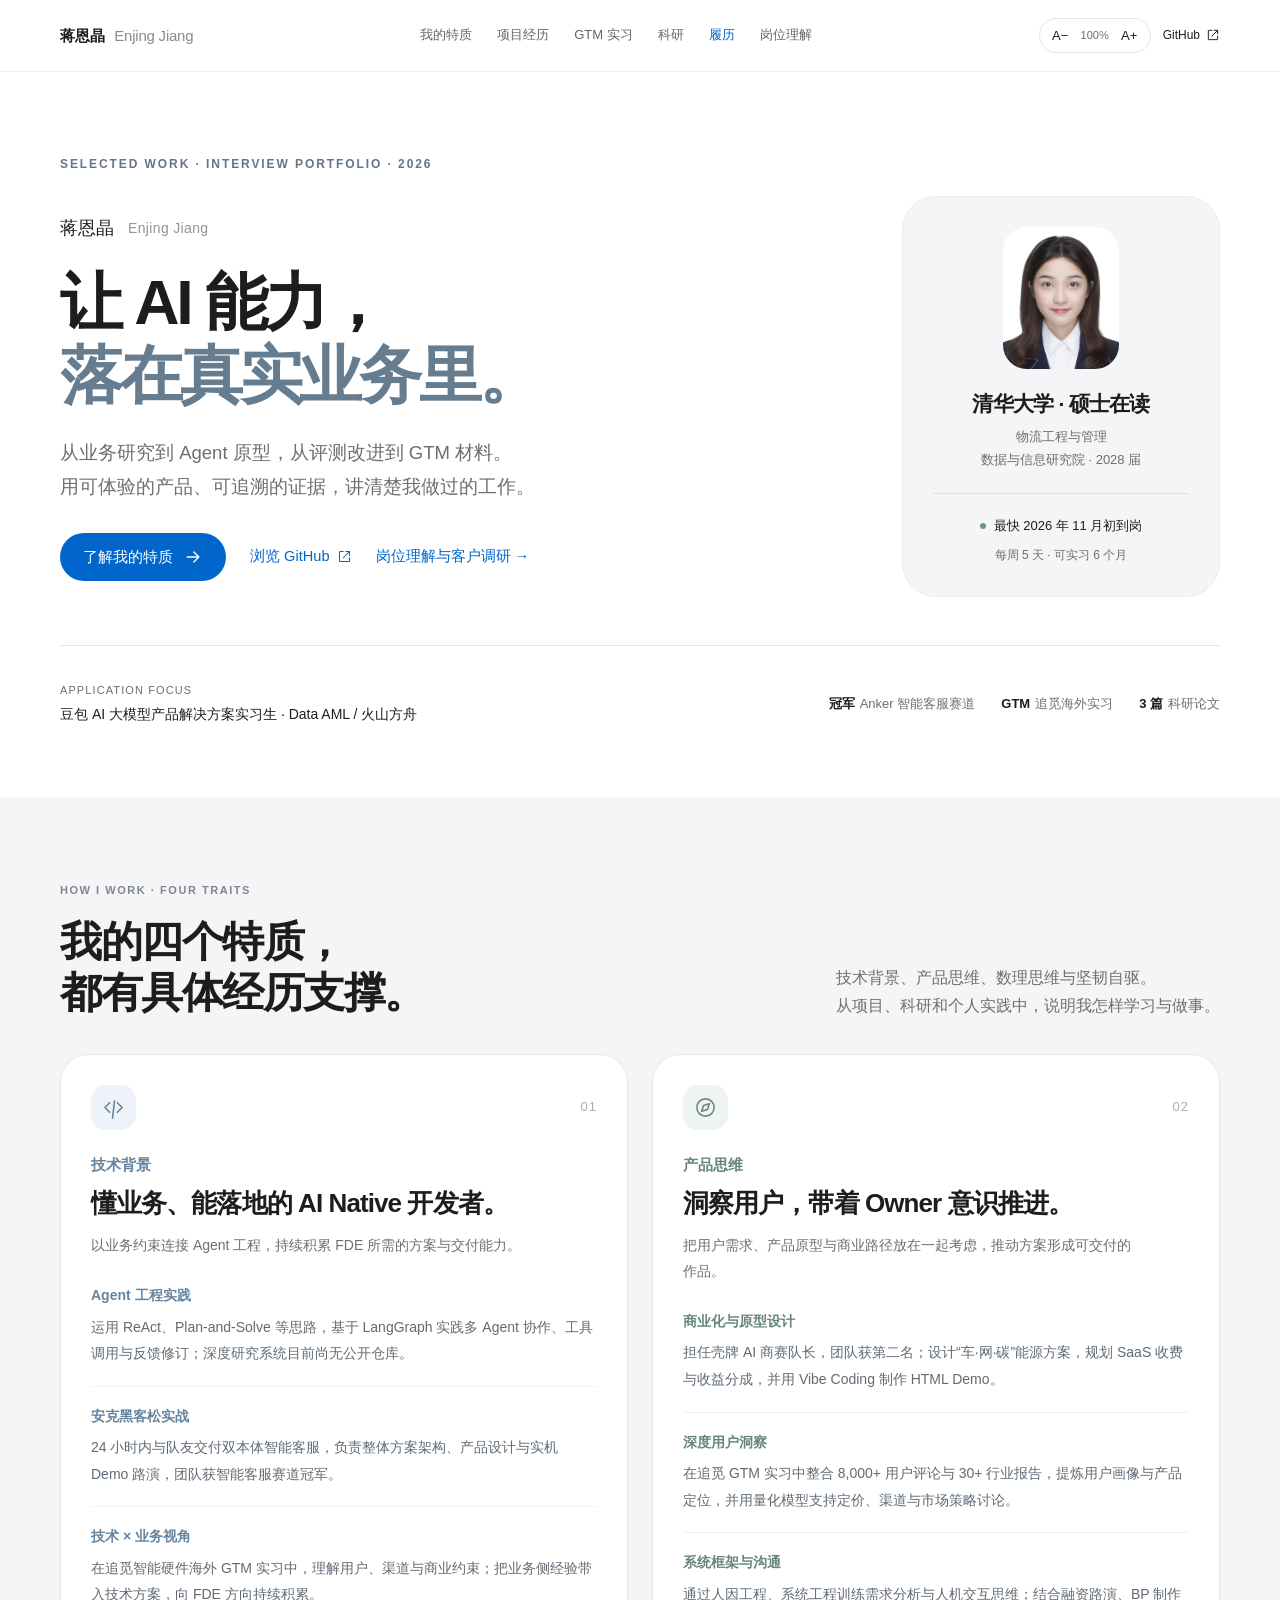
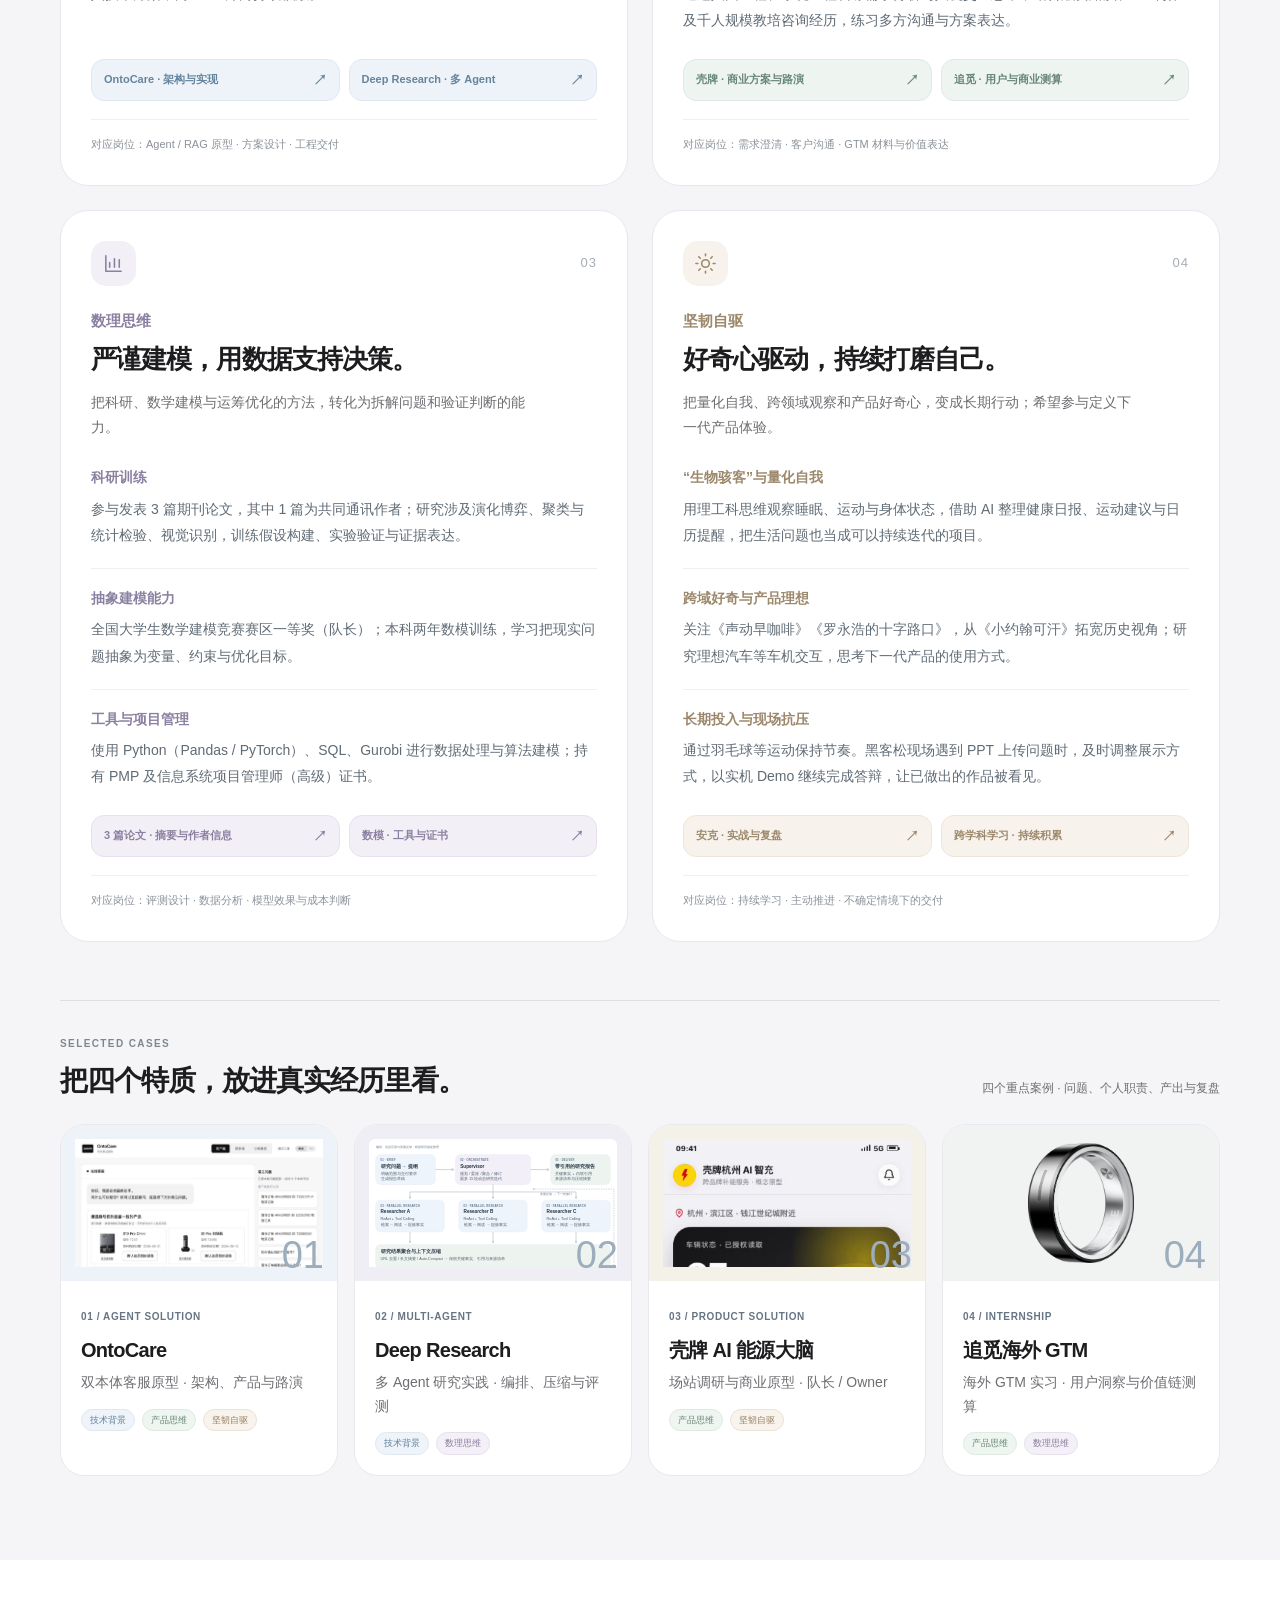
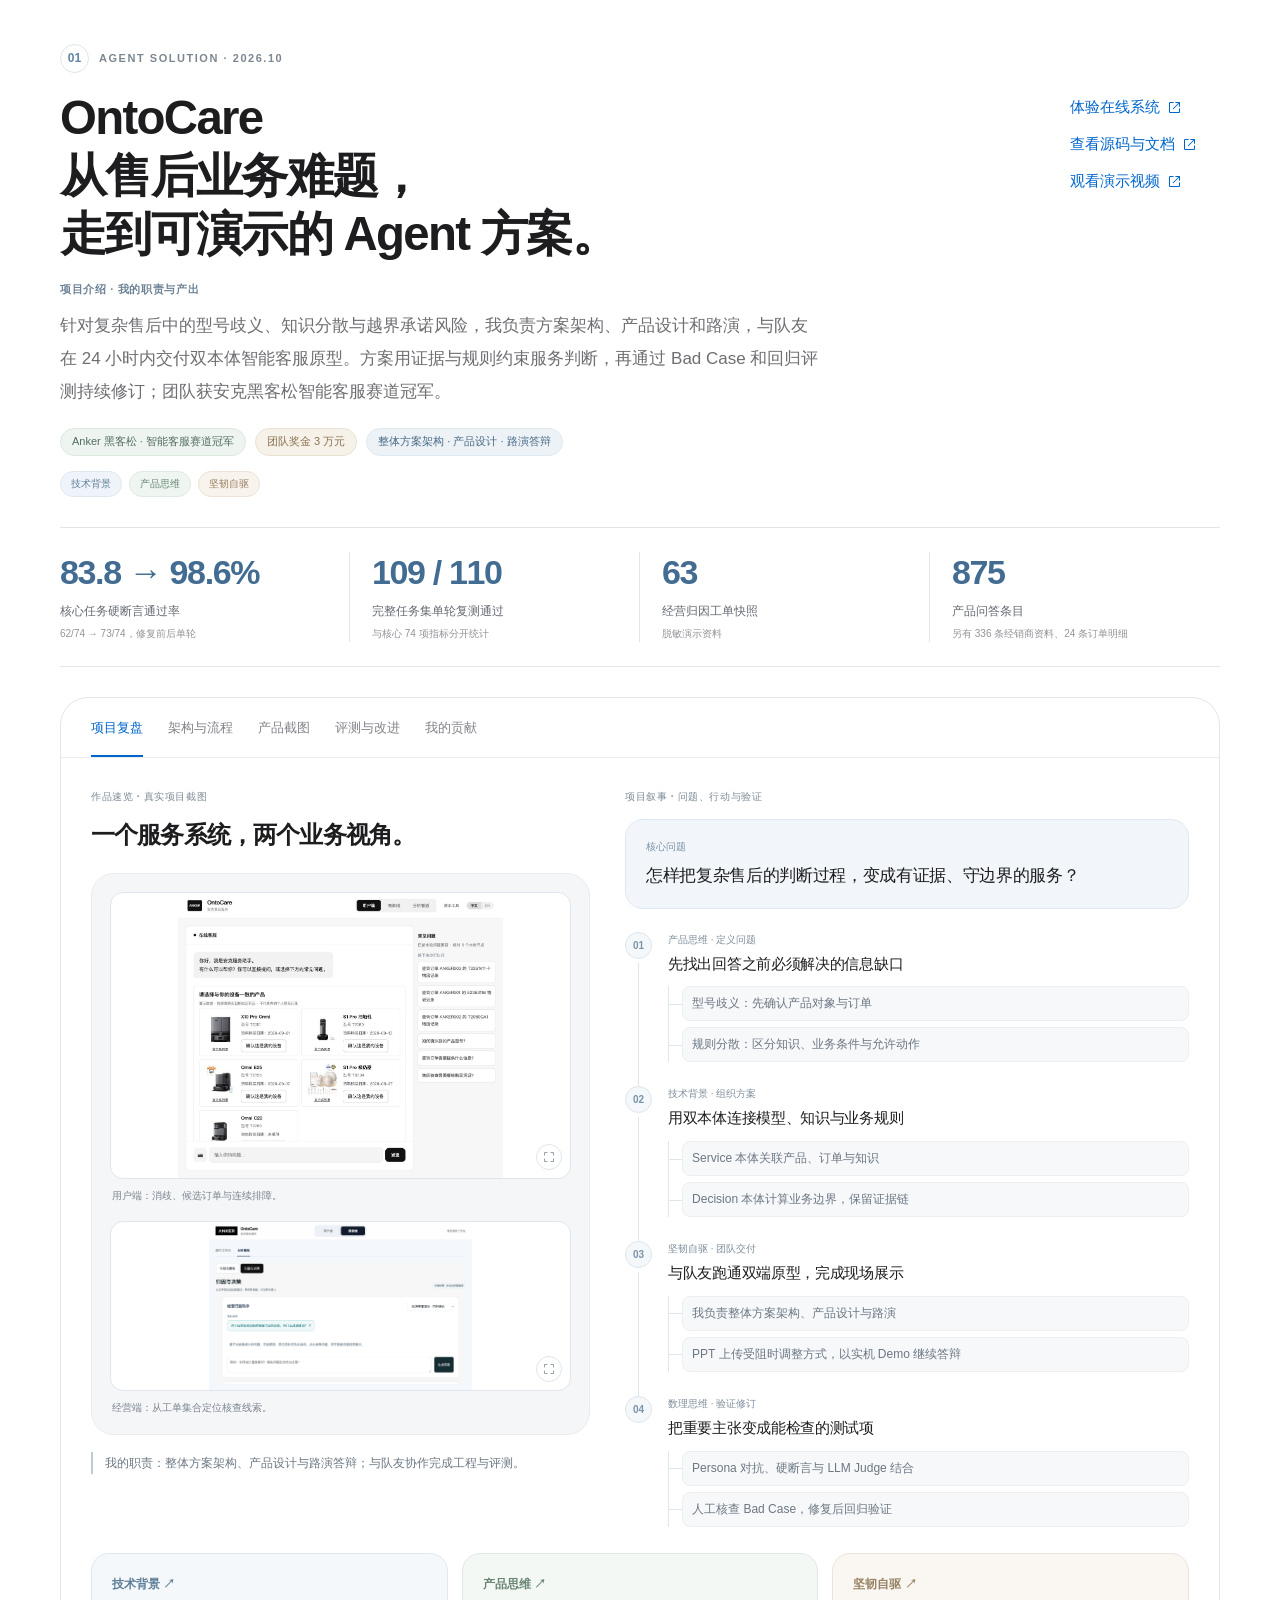
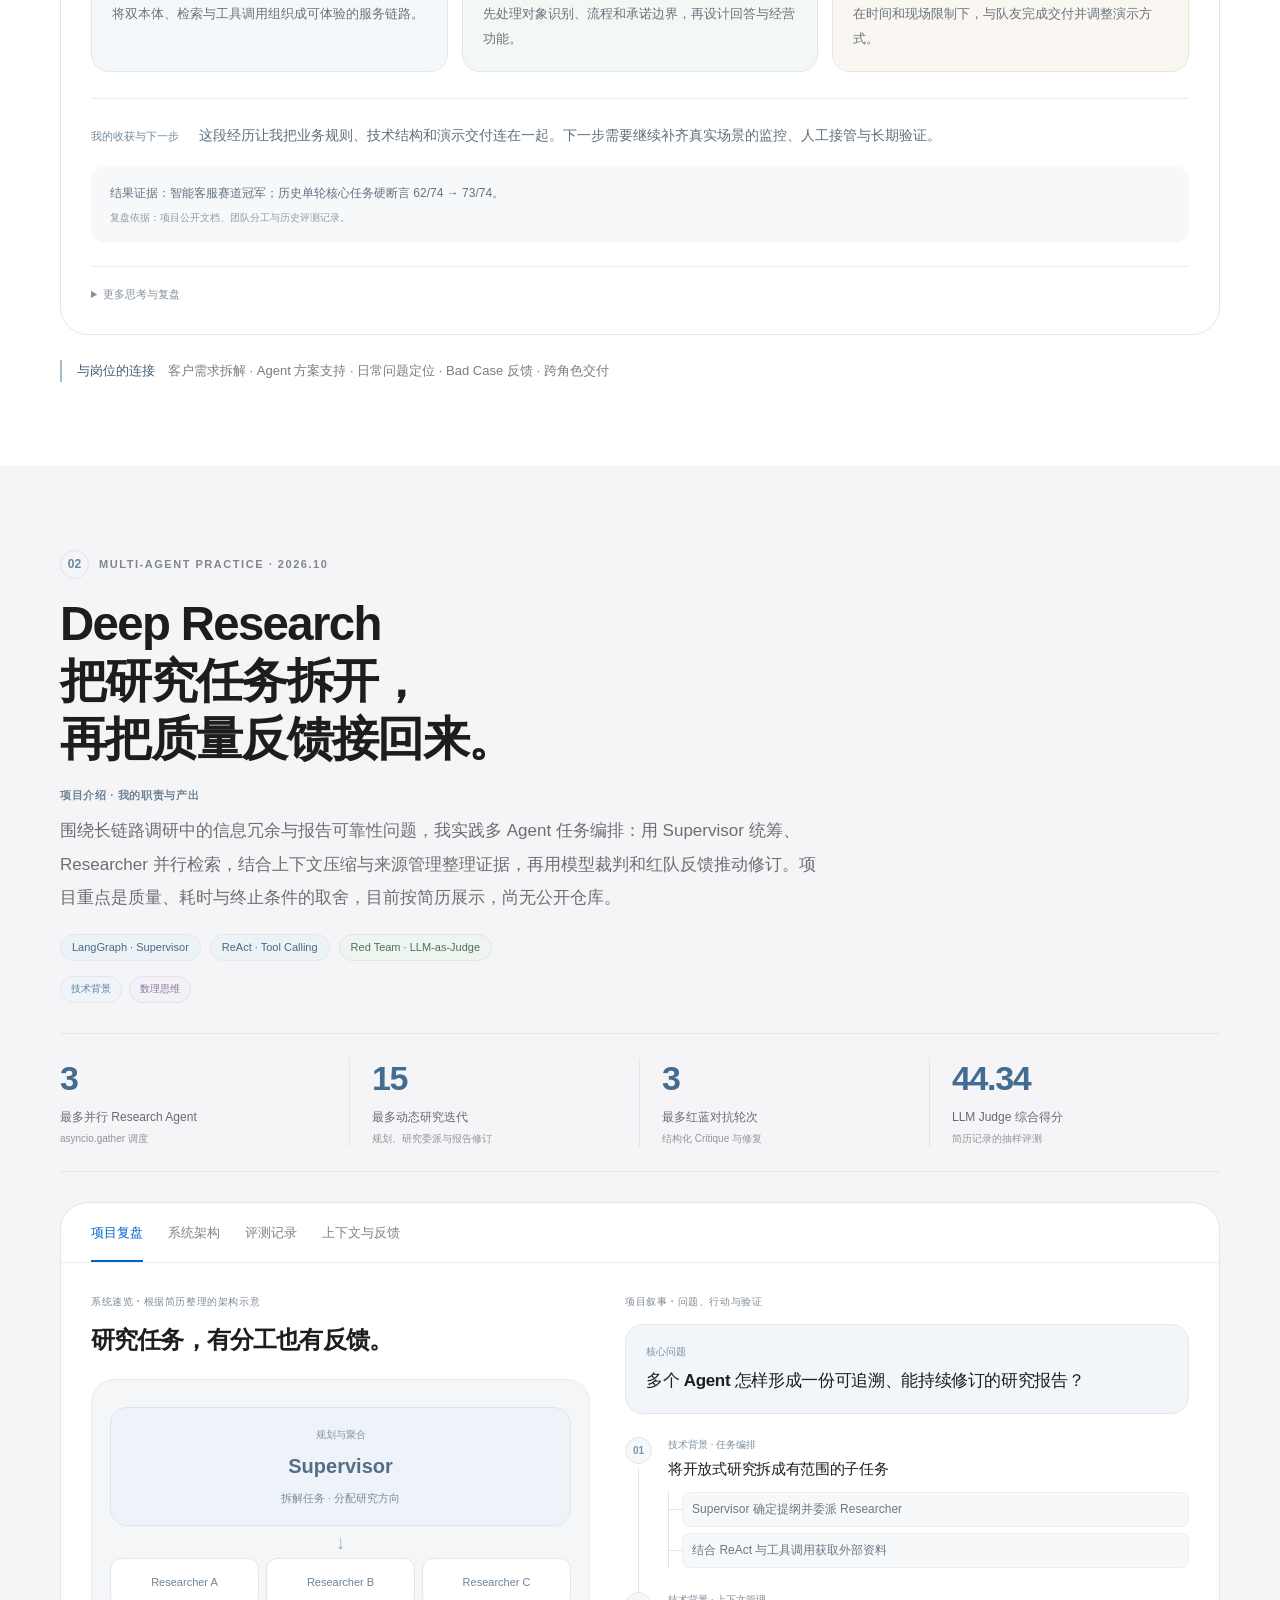
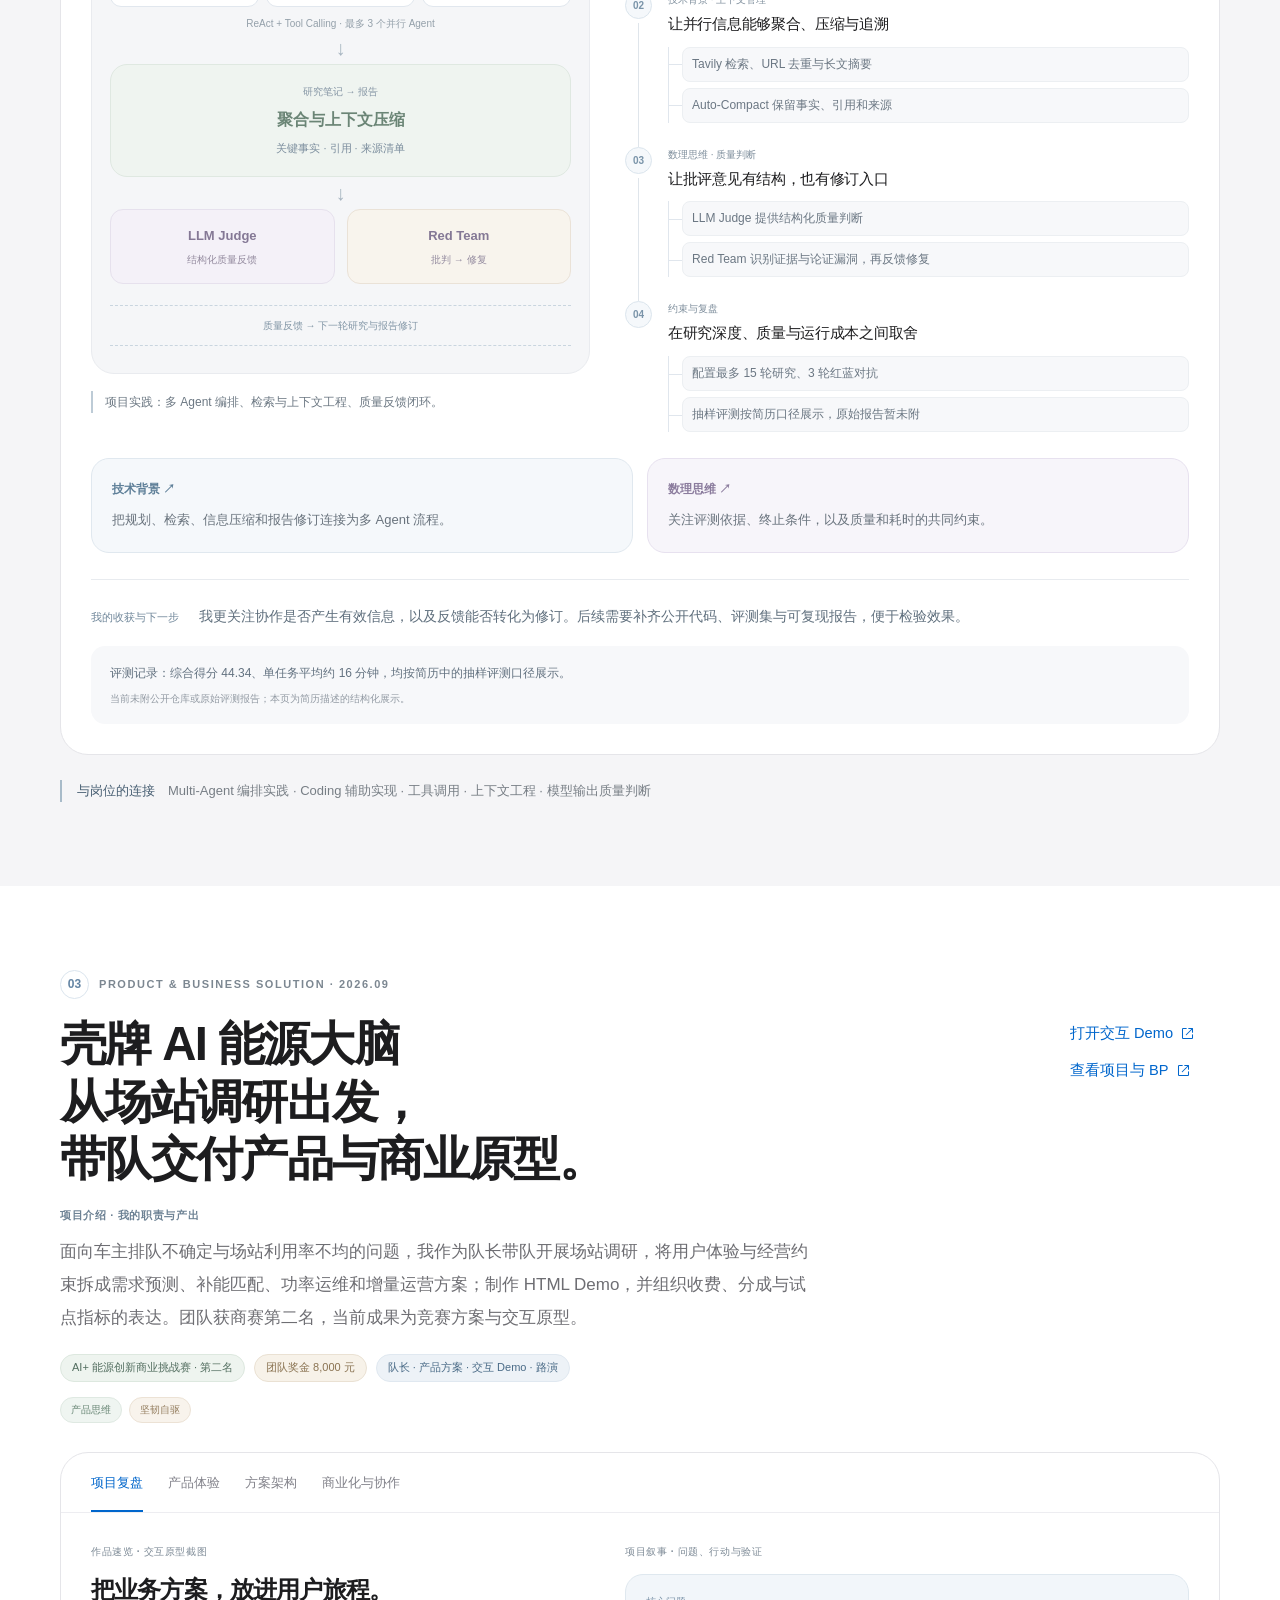
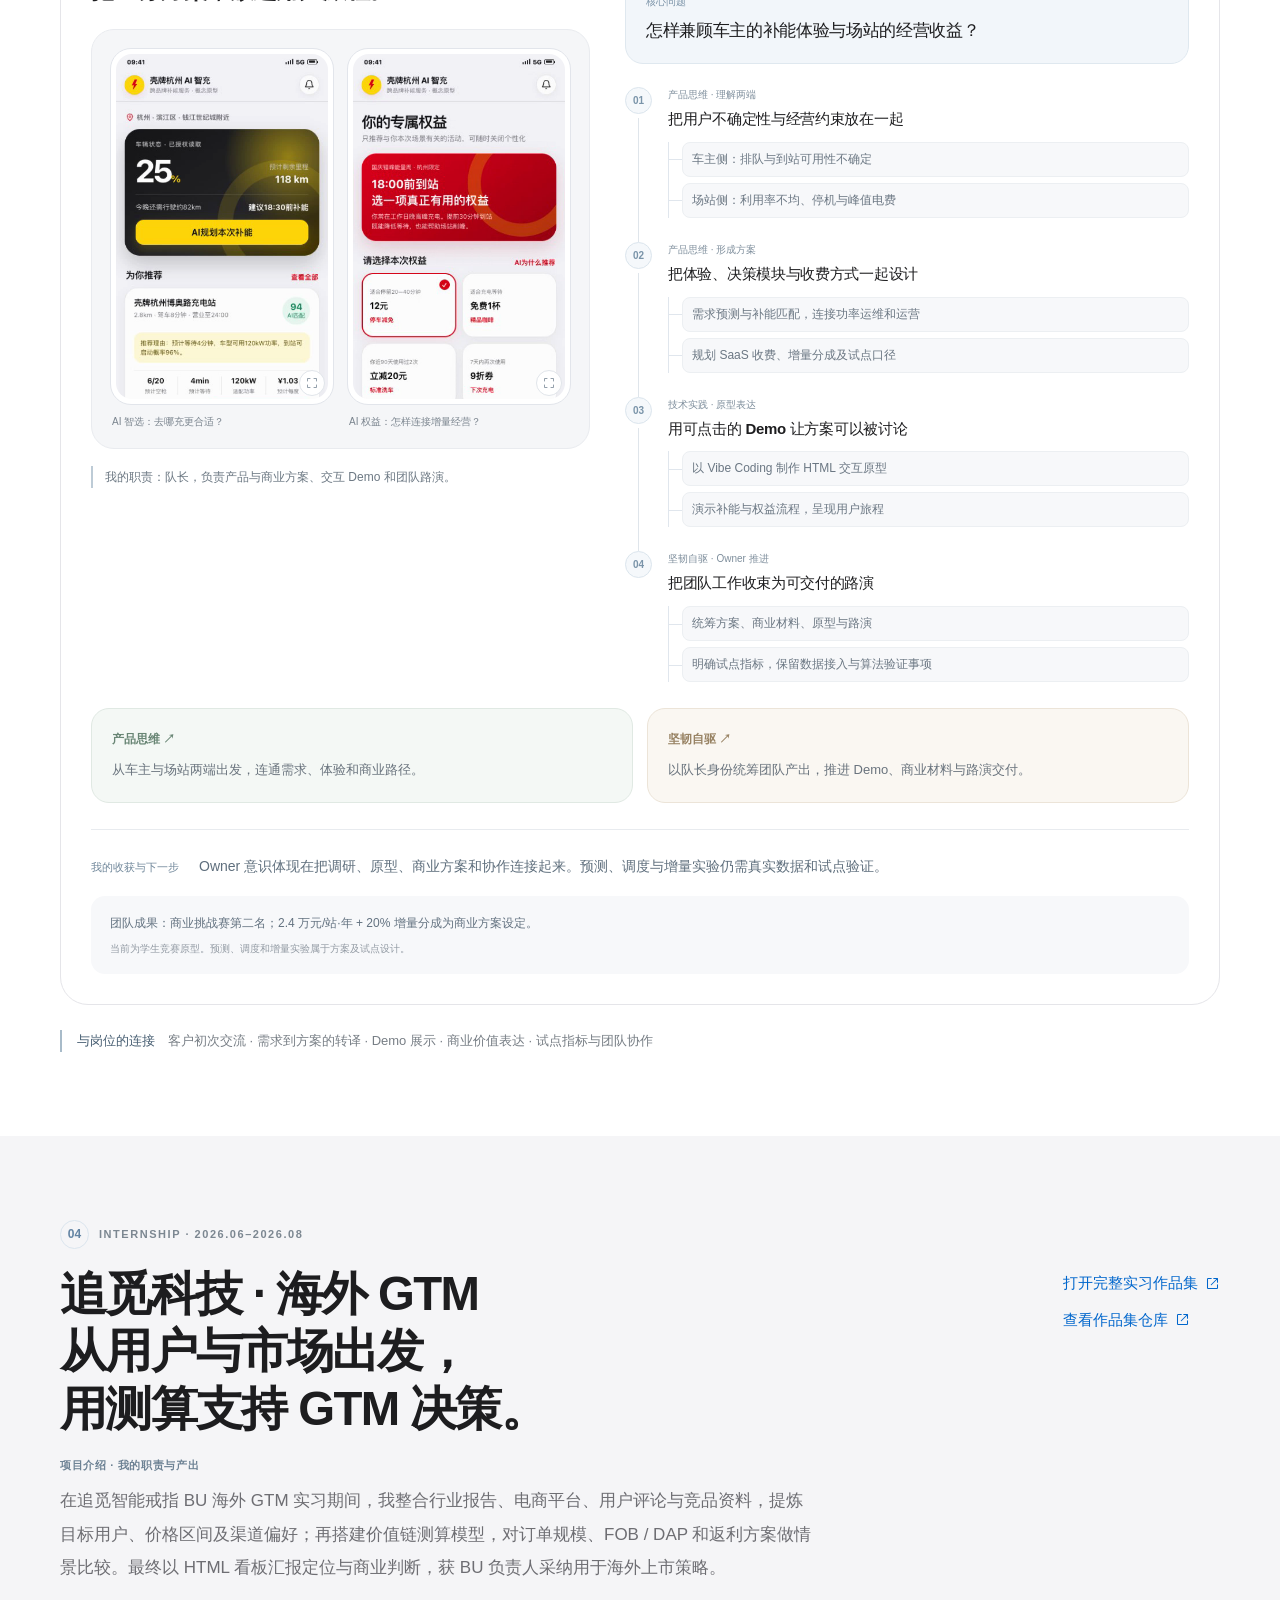
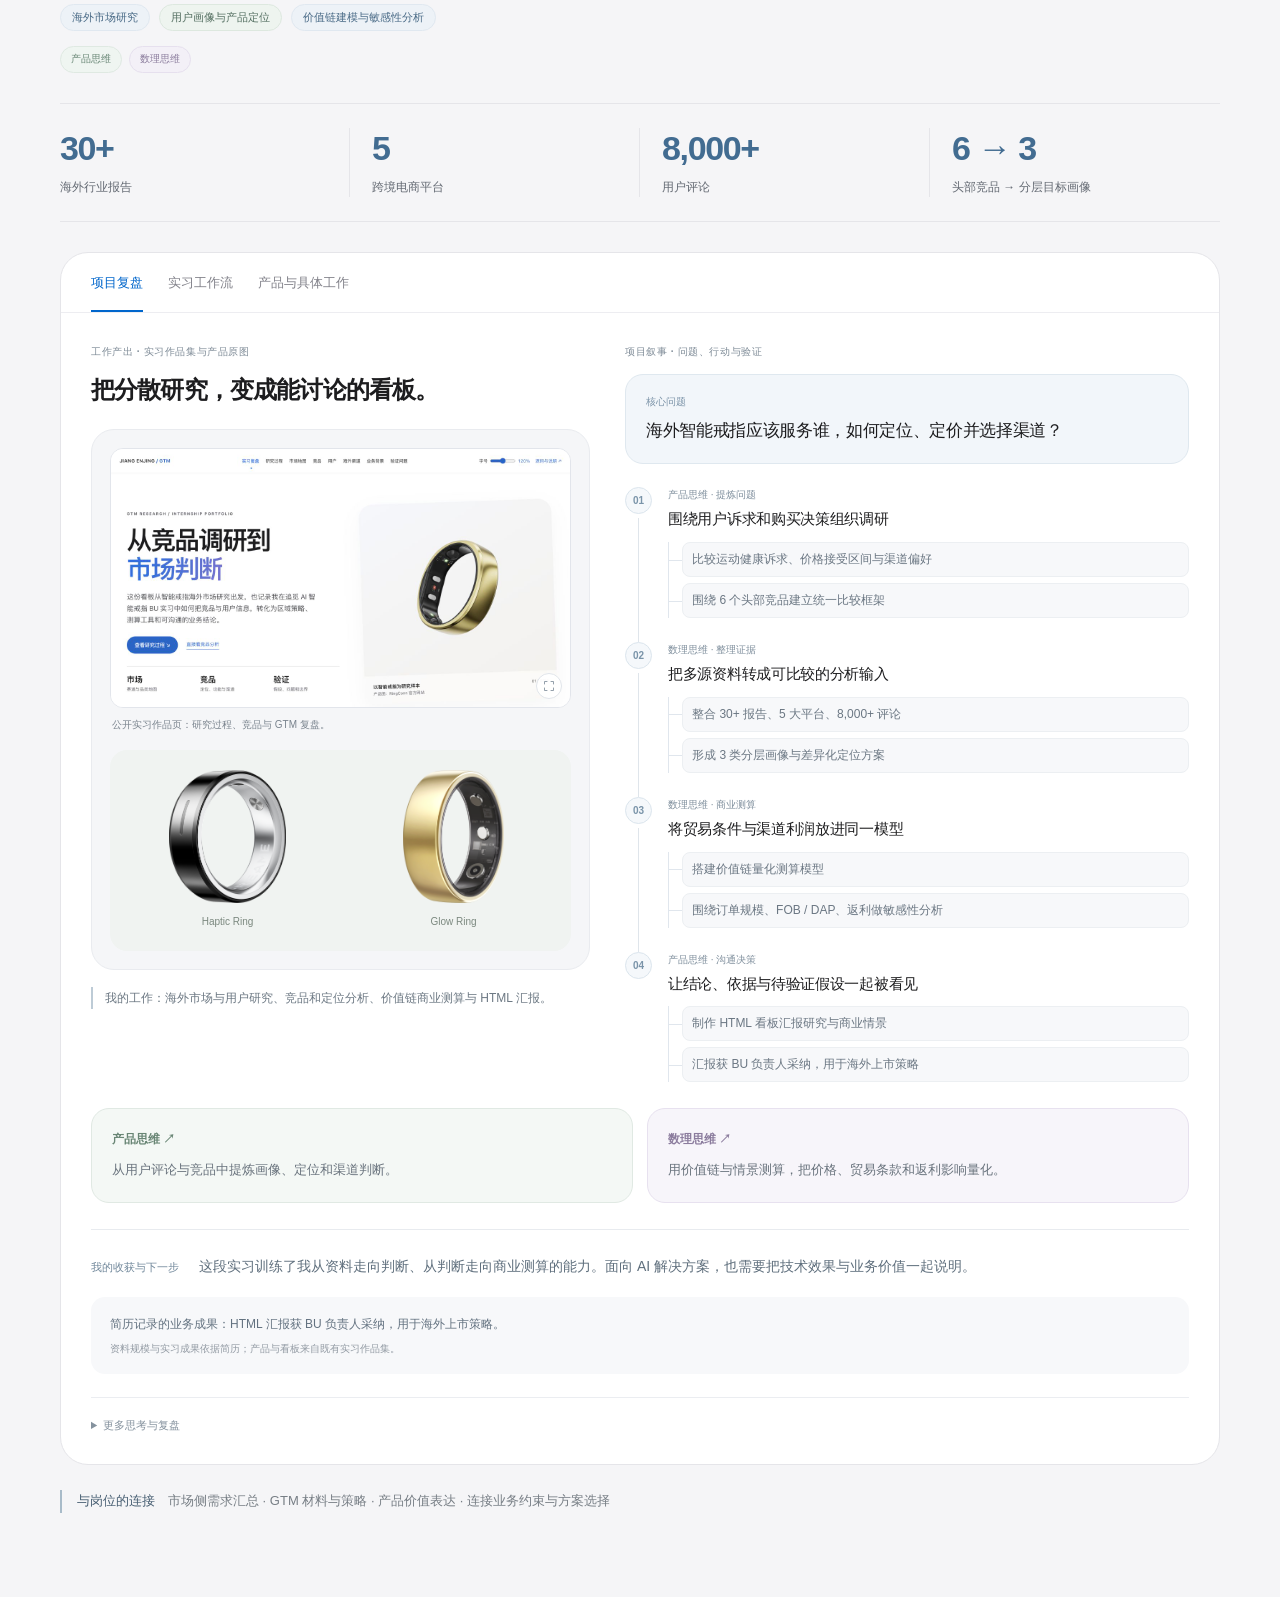
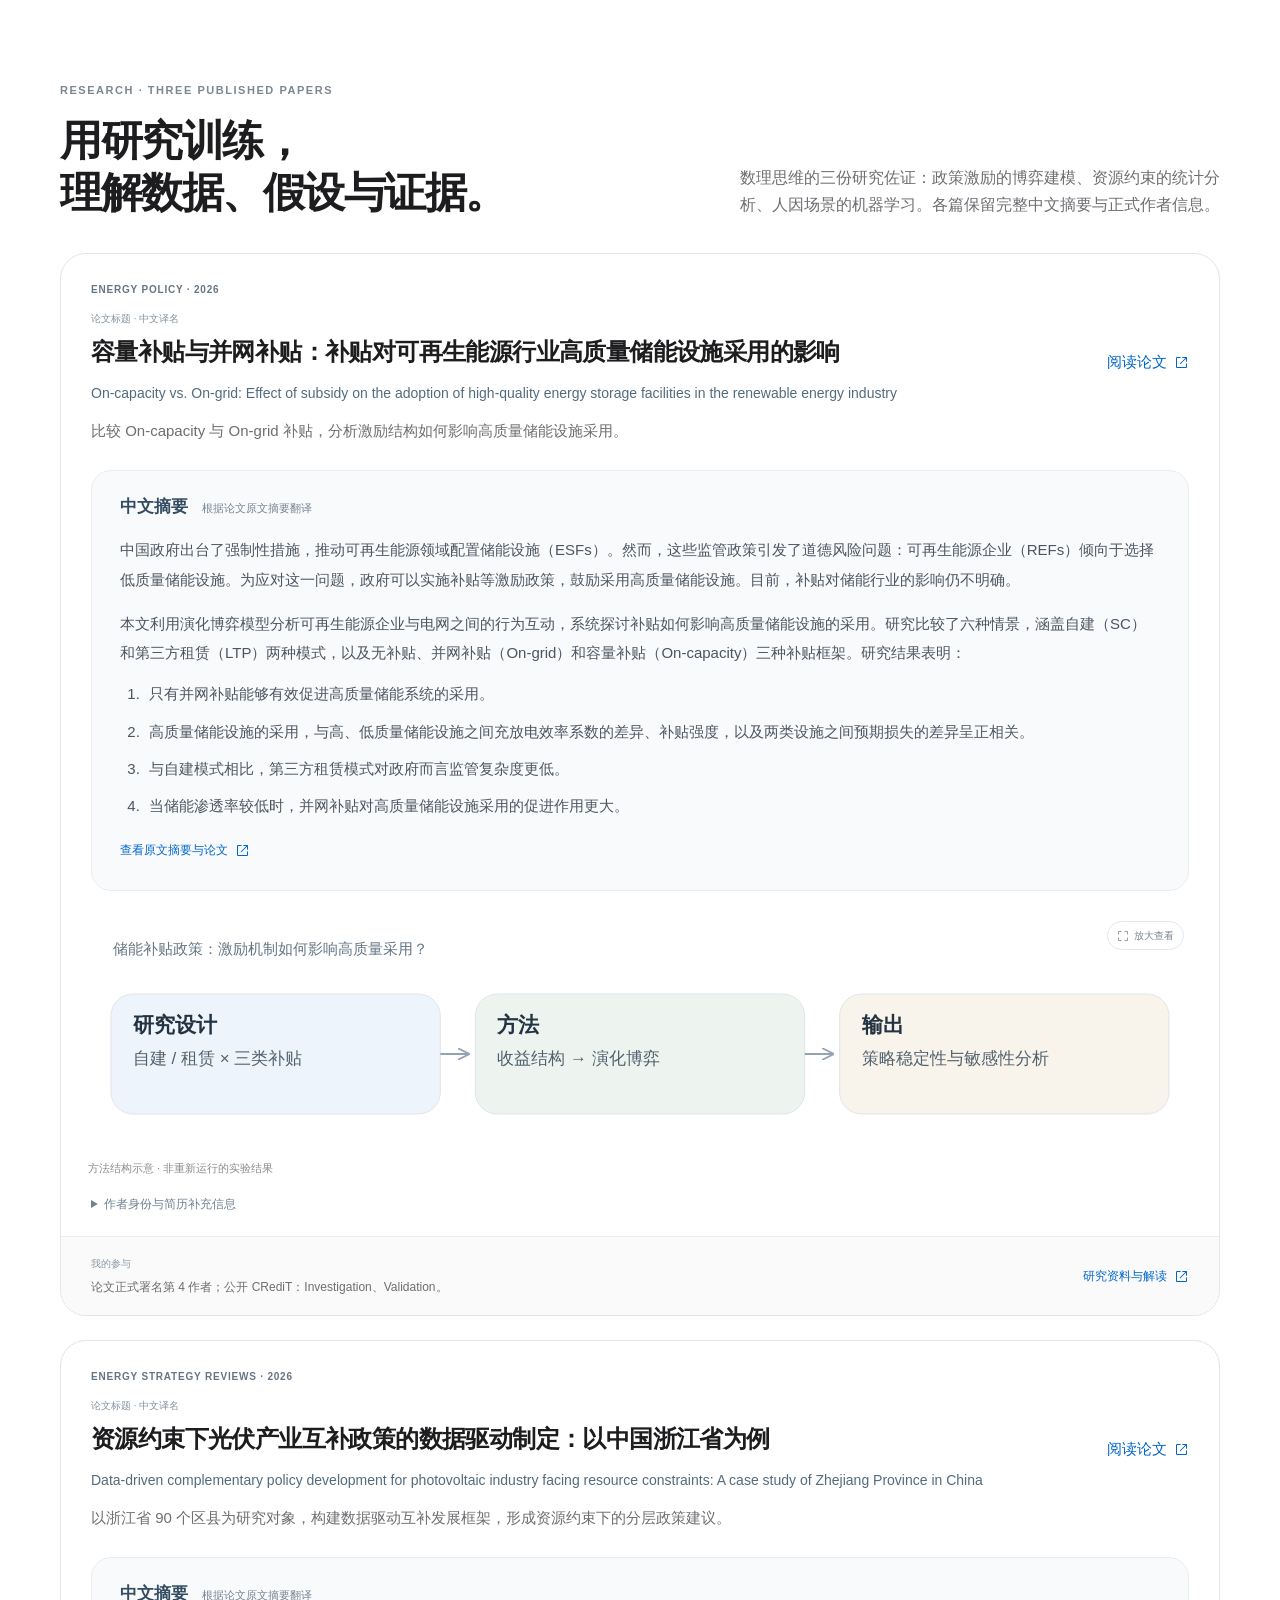
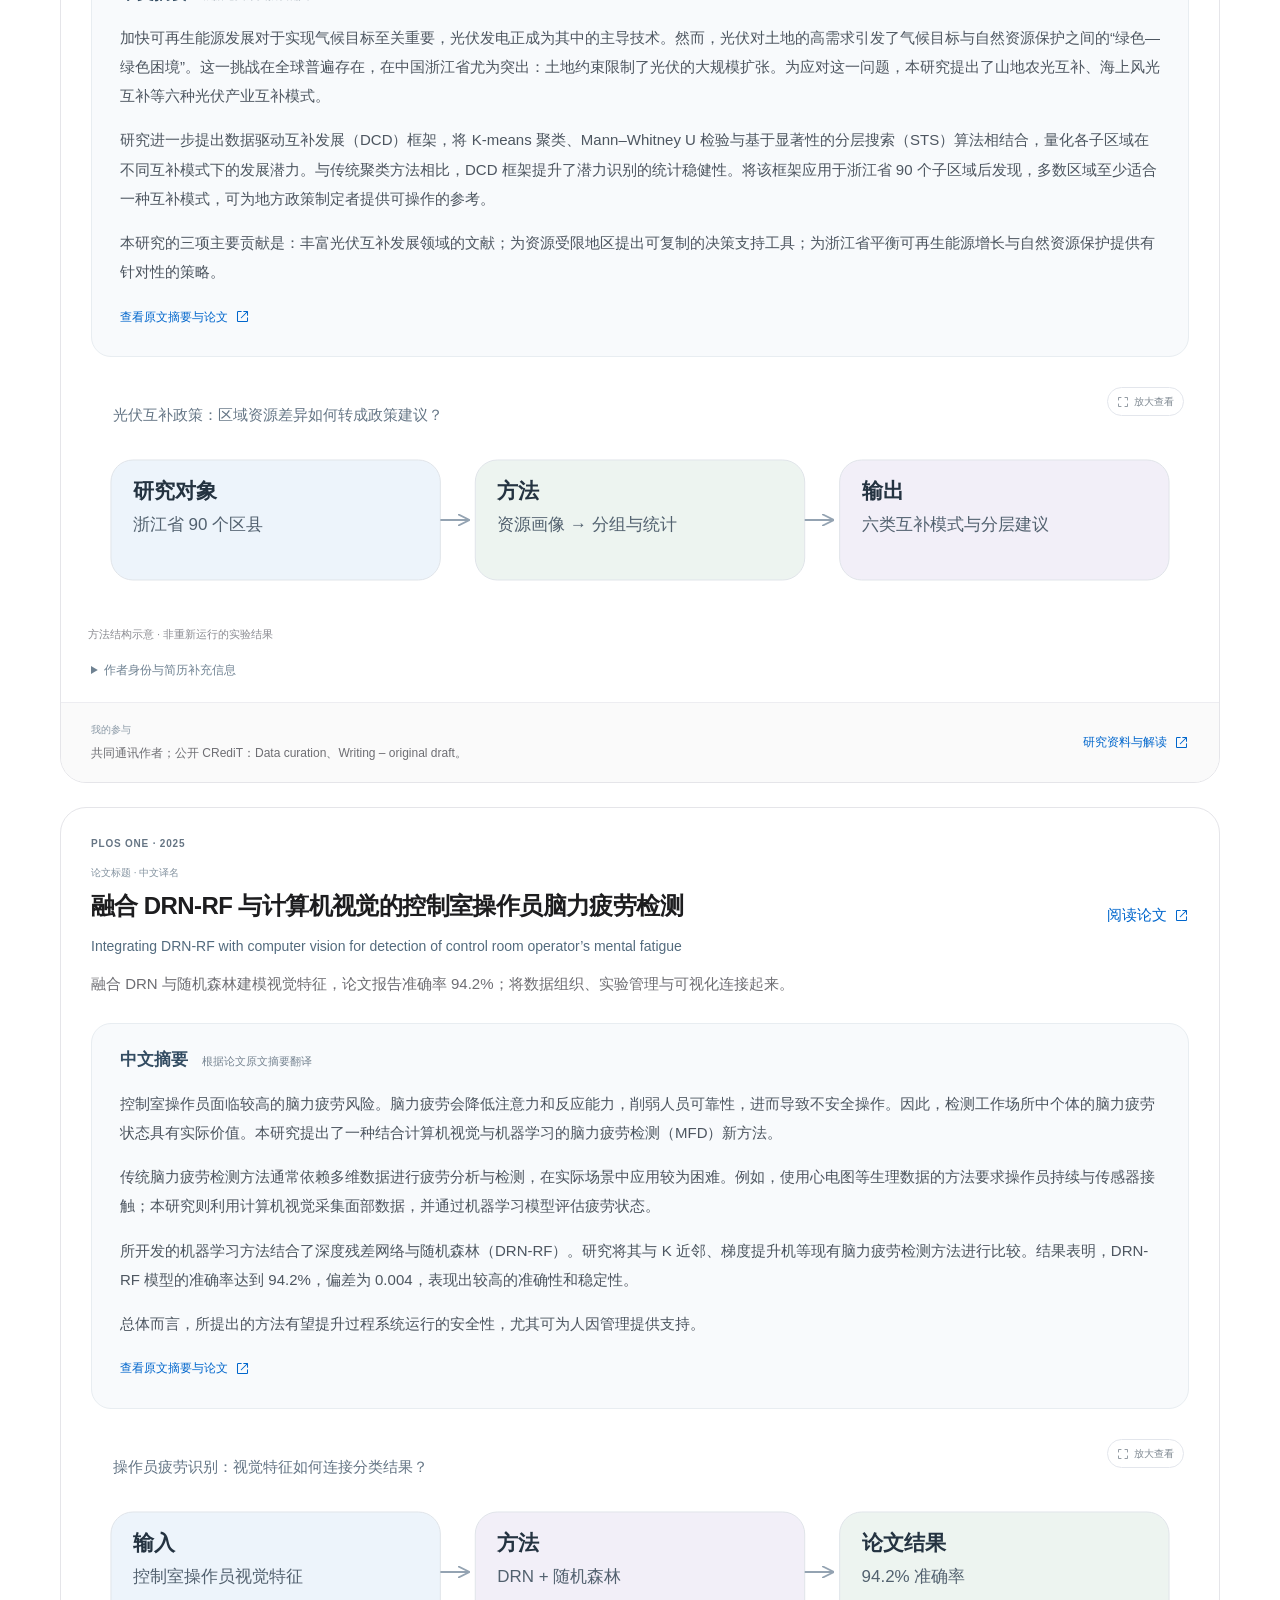
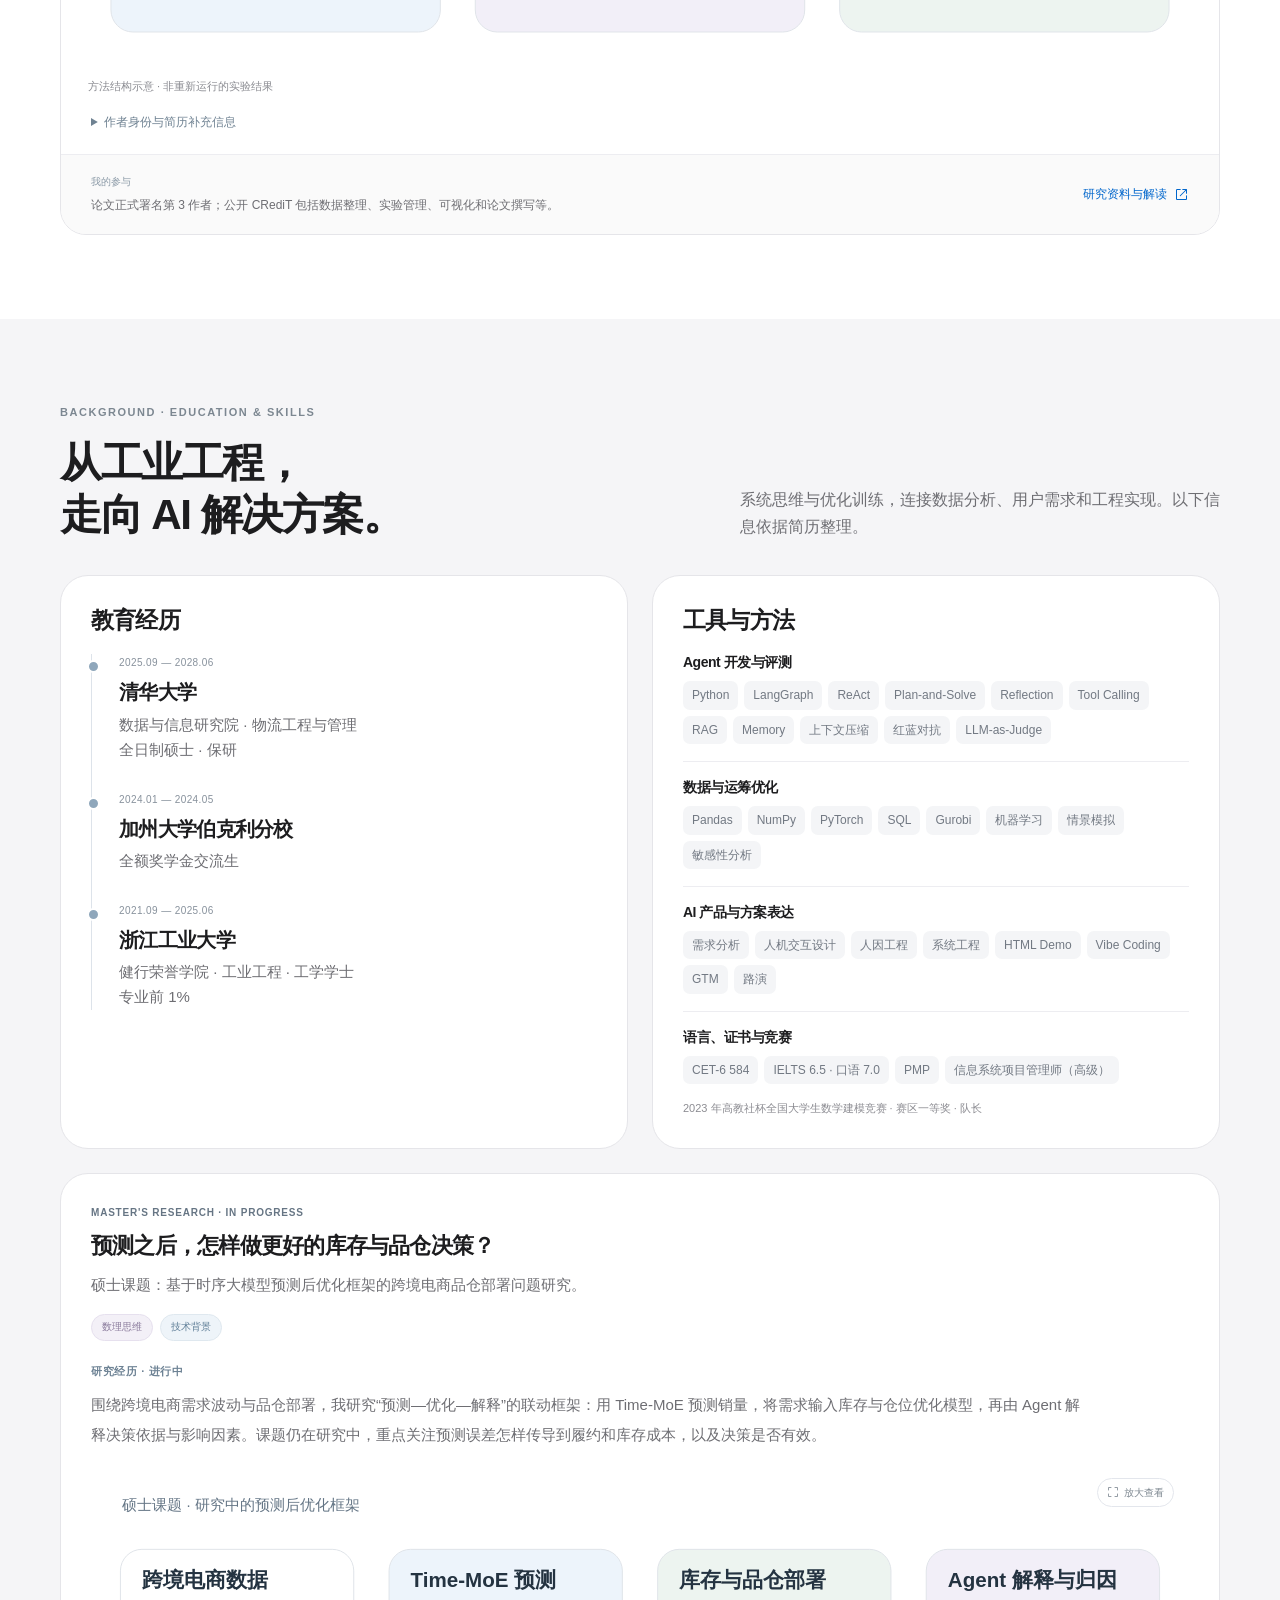
==== index.html @ 6644edc3 "Reframe project experiences around four personal strengths" ====
<!DOCTYPE html>
<html lang="zh-CN"><head><meta charset="utf-8"><meta name="viewport" content="width=device-width,initial-scale=1"><meta name="color-scheme" content="light"><meta name="description" content="蒋恩晶的面试作品集：Agent 方案、评测迭代、AI 产品与海外 GTM。"><title>蒋恩晶 · AI 产品解决方案与 Agent 实践</title><style>
:root{color-scheme:light;--ink:#1d1d1f;--muted:#6e6e73;--blue:#0066cc;--paper:#fff;--canvas:#f5f5f7;--line:#e5e5e9;--sage:#668777;--body-size:17px;--radius:28px}
*{box-sizing:border-box}html{scroll-behavior:smooth;scroll-padding-top:105px}body{margin:0;background:var(--paper);color:var(--ink);font:var(--body-size)/1.7 -apple-system,BlinkMacSystemFont,"SF Pro Text","PingFang SC","Helvetica Neue",Arial,sans-serif;-webkit-font-smoothing:antialiased}button,input{font:inherit}button,a{-webkit-tap-highlight-color:transparent}button{color:inherit}a{color:var(--blue);text-decoration:none}a:hover{text-decoration:underline}button{cursor:pointer}button:focus-visible,a:focus-visible,input:focus-visible,summary:focus-visible{outline:3px solid #91b8e7;outline-offset:5px}img{display:block;max-width:100%;height:auto}button img{width:100%}h1,h2,h3,h4,p,figure{margin:0}h1,h2,h3,h4{line-height:1.22;letter-spacing:-.035em;font-weight:650}p{color:var(--muted)}h4{font-size:1.12em}strong{font-weight:620}.wrap{width:min(1160px,calc(100% - 64px));margin-inline:auto}.icon{width:20px;height:20px;vertical-align:middle;flex-shrink:0}.skip{position:fixed;top:-60px;left:20px;padding:8px 16px;background:#fff;z-index:99}.skip:focus{top:12px}.topbar{height:72px;background:rgba(255,255,255,.93);backdrop-filter:blur(20px) saturate(140%);position:sticky;top:0;z-index:20;border-bottom:1px solid rgba(0,0,0,.07)}.nav-inner{height:100%;display:flex;align-items:center;justify-content:space-between;gap:24px}.brand{font-size:calc(15px * var(--type-scale,1));color:var(--ink);font-weight:650;letter-spacing:-.015em;white-space:nowrap}.brand span{color:#8b8b91;font-weight:450;padding-left:10px}.nav-links{display:flex;gap:25px;font-size:calc(13px * var(--type-scale,1))}.nav-links a{color:#64646b}.nav-links a.active{color:var(--blue)}.nav-tools{display:flex;align-items:center;gap:12px}.font-tool{display:flex;align-items:center;border:1px solid var(--line);border-radius:20px;padding:2px 6px;gap:3px}.font-tool button{border:0;background:none;width:29px;height:29px;line-height:1;font-size:calc(13px * var(--type-scale,1))}.font-tool output{font-size:calc(11px * var(--type-scale,1));color:var(--muted);min-width:34px;text-align:center}.nav-github{font-size:calc(12px * var(--type-scale,1));color:var(--ink);display:flex;align-items:center;gap:6px}.nav-github .icon{width:14px}.hero{padding:82px 0 70px}.eyebrow{font-size:calc(12px * var(--type-scale,1));font-weight:600;letter-spacing:.16em;color:#75808a;text-transform:uppercase;margin-bottom:22px}.hero-grid{display:grid;grid-template-columns:1fr 318px;align-items:center;gap:72px}.name-line{display:flex;align-items:center;gap:14px;font-size:calc(18px * var(--type-scale,1));font-weight:570;margin-bottom:22px}.name-line span{color:#939399;font-size:calc(14px * var(--type-scale,1));font-weight:420;letter-spacing:.025em}h1{font-size:clamp(40px,4.9vw,66px);line-height:1.16;letter-spacing:-.05em}h1 em{font-style:normal;color:#667c8f}.hero-lead{font-size:1.09em;max-width:610px;margin-top:25px;line-height:1.8}.hero-actions{display:flex;flex-wrap:wrap;gap:24px;align-items:center;margin-top:30px}.button{display:inline-flex;align-items:center;justify-content:center;gap:10px;padding:11px 23px;border-radius:26px;background:var(--blue);color:#fff;font-size:calc(15px * var(--type-scale,1));border:0}.button:hover{background:#005bb5;text-decoration:none}.text-link{display:inline-flex;gap:7px;align-items:center;font-size:.86em;font-weight:520}.text-link .icon{width:15px;height:15px}.profile-card{background:#f5f5f7;border:1px solid #ececf0;border-radius:34px;padding:30px;text-align:center;position:relative;overflow:hidden}.portrait{width:116px;height:142px;object-fit:cover;object-position:center 22%;margin:0 auto 22px;border-radius:24px}.profile-card h3{font-size:calc(21px * var(--type-scale,1));margin-bottom:8px}.profile-card p{font-size:calc(13px * var(--type-scale,1));line-height:1.8}.profile-rule{height:1px;background:#dddfe5;margin:21px 0}.availability{font-size:calc(13px * var(--type-scale,1));display:flex;justify-content:center;gap:8px;align-items:center}.availability:before{content:"";width:6px;height:6px;border-radius:50%;background:#6f967d}.profile-foot{font-size:calc(12px * var(--type-scale,1))!important;margin-top:8px}.role-strip{display:flex;align-items:center;justify-content:space-between;padding-top:35px;margin-top:48px;border-top:1px solid var(--line);gap:25px}.role-strip .role{font-size:calc(14px * var(--type-scale,1))}.role-strip .role span{color:var(--muted);font-size:calc(11px * var(--type-scale,1));display:block;letter-spacing:.1em;margin-bottom:3px}.quick-facts{display:flex;gap:26px;font-size:calc(13px * var(--type-scale,1));color:var(--muted)}.quick-facts strong{color:var(--ink);margin-right:5px}.section{padding:84px 0}.section.soft{background:var(--canvas)}.section-head{display:flex;justify-content:space-between;align-items:end;gap:32px;margin-bottom:35px}.section-head h2{font-size:clamp(30px,3.3vw,43px)}.section-head p{max-width:480px;font-size:.94em}.section-kicker{display:flex;align-items:center;gap:10px;color:#7c8791;font-size:calc(11px * var(--type-scale,1));letter-spacing:.14em;font-weight:600;margin-bottom:16px}.section-kicker .num{font-size:calc(12px * var(--type-scale,1));color:#6485a4;border:1px solid #dbe5ee;display:inline-flex;width:29px;height:29px;border-radius:50%;align-items:center;justify-content:center;letter-spacing:0}.project-nav{display:grid;grid-template-columns:repeat(4,minmax(0,1fr));gap:16px}.project-nav a{display:block;background:#fff;border:1px solid #e9e9ed;border-radius:24px;overflow:hidden;transition:transform .25s,box-shadow .25s;color:var(--ink)}.project-nav a:hover{transform:translateY(-5px);box-shadow:0 12px 35px #00000009;text-decoration:none}.project-cover{height:156px;display:flex;align-items:center;justify-content:center;background:#edf3f8;overflow:hidden;position:relative}.project-cover img{height:100%;width:100%;object-fit:cover;object-position:top;padding:14px}.project-cover.deep{background:#f0eef5}.project-cover.shell{background:#f4f1e9}.project-cover.dreame{background:#f0f3f2}.project-cover.dreame img{height:120px;width:120px;object-fit:contain;padding:0}.project-cover .cover-index{position:absolute;right:13px;bottom:7px;color:#9caebd;font-size:calc(38px * var(--type-scale,1));font-weight:300;line-height:1}.project-nav-body{padding:20px}.project-nav-body small{color:#7d8792;font-size:calc(10px * var(--type-scale,1));font-weight:600;letter-spacing:.06em}.project-nav-body h3{font-size:calc(20px * var(--type-scale,1));margin:8px 0}.project-nav-body p{font-size:calc(12px * var(--type-scale,1));line-height:1.7}.capability-strip{margin-top:30px;display:grid;grid-template-columns:repeat(4,1fr);gap:24px}.capability-strip article{padding:13px 0}.capability-strip .icon{width:25px;height:25px;color:#718ba1;margin-bottom:12px}.capability-strip h4{font-size:calc(15px * var(--type-scale,1));margin-bottom:6px}.capability-strip p{font-size:calc(13px * var(--type-scale,1))}.case-title{max-width:820px}.case-title h2{font-size:clamp(32px,3.7vw,48px);margin-bottom:17px}.case-title p{font-size:1em;max-width:760px}.case-top{display:flex;justify-content:space-between;align-items:flex-start;gap:40px;margin-bottom:29px}.case-meta{display:flex;gap:9px;flex-wrap:wrap;margin-top:20px}.pill{display:inline-flex;align-items:center;font-size:calc(11px * var(--type-scale,1));padding:4px 11px;border-radius:30px;line-height:1.6;background:#edf2f7;color:#496a86;border:1px solid #e0e8f0}.pill.sage{background:#eef4ef;color:#536e60;border-color:#dde8df}.pill.sand{background:#f7f2e9;color:#8a7352;border-color:#eae1d3}.case-links{display:flex;flex-direction:column;gap:12px;min-width:150px;padding-top:6px}.metrics{display:grid;grid-template-columns:repeat(4,1fr);gap:0;margin:30px 0;border-block:1px solid var(--line);padding:24px 0}.metric{padding:0 22px;border-right:1px solid var(--line)}.metric:first-child{padding-left:0}.metric:last-child{border:0}.metric strong{display:block;font-size:calc(34px * var(--type-scale,1));line-height:1.2;letter-spacing:-.04em;font-weight:600;color:#426c91}.metric span{display:block;font-size:calc(12px * var(--type-scale,1));color:#646a73;margin-top:8px}.metric small{display:block;font-size:calc(10px * var(--type-scale,1));line-height:1.6;color:#939399;margin-top:4px}.project-board{background:#fff;border:1px solid var(--line);border-radius:var(--radius);overflow:hidden}.tab-list{display:flex;gap:25px;padding:0 30px;border-bottom:1px solid #ededf1;overflow:auto;scrollbar-width:thin}.tab-list button{border:0;border-bottom:2px solid transparent;background:transparent;color:#82828a;padding:19px 0 16px;white-space:nowrap;font-size:calc(13px * var(--type-scale,1));font-weight:500}.tab-list button[aria-selected=true]{color:var(--blue);border-bottom-color:var(--blue)}.tab-panel{padding:28px}.tab-panel[hidden]{display:none}.diagram{margin:0}.diagram-scroll{position:relative;border:0;background:#fff;display:block;overflow:auto;width:100%;padding:0;border-radius:20px}.diagram-scroll img{min-width:660px}.zoom-hint{position:absolute;right:15px;top:7px;padding:5px 9px;border:1px solid #e3e6ec;border-radius:20px;background:#fffffff0;display:inline-flex;gap:5px;align-items:center;font-size:calc(10px * var(--type-scale,1));color:#7f8992}.zoom-hint .icon{width:12px;height:12px}figcaption{font-size:calc(11px * var(--type-scale,1));line-height:1.8;color:#8a8b91;margin-top:10px;padding-inline:7px}.insight-grid{display:grid;grid-template-columns:repeat(3,1fr);gap:20px;margin-top:27px}.insight{padding:24px 25px;background:#fff;border:1px solid #e8e8ed;border-radius:22px}.soft .insight{background:#fff}.tiny-number{font-size:calc(11px * var(--type-scale,1));color:#8aa0b2;display:block;margin-bottom:13px}.insight h4{font-size:calc(17px * var(--type-scale,1));margin-bottom:10px}.insight p{font-size:calc(13px * var(--type-scale,1));line-height:1.85}.connection{margin-top:25px;padding-left:15px;border-left:2px solid #a8bbc9;font-size:calc(13px * var(--type-scale,1));color:#777e85}.connection strong{color:#475e72;font-weight:550}.subhead{font-size:calc(23px * var(--type-scale,1));margin-bottom:20px}.body-copy{color:#62656d;font-size:.92em;max-width:920px}.body-copy p{margin:12px 0;color:inherit}.body-copy ul{padding-left:22px;margin:12px 0}.body-copy li{margin:9px 0}.data-row{display:grid;grid-template-columns:repeat(3,1fr);gap:15px;margin:22px 0}.data-card{background:#f5f5f7;padding:23px;border-radius:20px}.data-card strong{font-size:calc(29px * var(--type-scale,1));display:block;color:#5b7e99;line-height:1.3}.data-card p{font-size:calc(12px * var(--type-scale,1));margin-top:7px}.evaluation-grid{display:grid;grid-template-columns:1fr 1fr;gap:35px;align-items:center}.bar-row{display:grid;grid-template-columns:85px 1fr 57px;align-items:center;gap:13px;font-size:calc(12px * var(--type-scale,1));margin:19px 0}.bar-track{background:#eef0f3;height:12px;border-radius:12px;overflow:hidden}.bar-track span{display:block;height:100%;background:#8aa6bd;border-radius:12px}.bar-row:last-child .bar-track span{background:#80a392}.bar-row b{text-align:right;font-weight:550;color:#566b7d}.note{font-size:calc(11px * var(--type-scale,1));color:#8c8c93;line-height:1.8;margin-top:20px}.quote-block{background:#f5f5f7;border-radius:22px;padding:27px 30px;font-size:calc(17px * var(--type-scale,1));color:#566b7d;line-height:1.9}.role-list{display:grid;grid-template-columns:1fr 1fr;gap:20px}.role-item{padding:22px;background:#f5f5f7;border-radius:20px}.role-item h4{font-size:calc(16px * var(--type-scale,1));margin-bottom:9px}.role-item p{font-size:calc(13px * var(--type-scale,1))}.screenshot-grid{display:grid;grid-template-columns:1fr 1fr;gap:22px}.screenshot-grid .wide{grid-column:1/-1}.screenshot button{background:#f5f5f7;border:1px solid #e7e9ed;border-radius:17px;padding:12px;width:100%;overflow:hidden}.screenshot img{object-fit:contain}.screenshot figcaption strong{display:block;font-size:calc(12px * var(--type-scale,1));color:#525d68;font-weight:550}.screenshot figcaption span{display:block;margin-top:2px}.screenshot-grid .screenshot img{max-height:345px;object-position:top}.phone-grid{display:grid;grid-template-columns:repeat(4,1fr);gap:22px}.phone-grid .screenshot button{background:#f5f5f7;border-radius:23px;padding:8px;box-shadow:0 8px 22px #00000003}.phone-grid .screenshot img{border-radius:16px;width:100%;height:385px;object-fit:cover;object-position:top}.phone-grid figcaption{font-size:calc(11px * var(--type-scale,1))}.phone-grid figcaption strong{font-size:calc(12px * var(--type-scale,1))}.phones-label{display:flex;justify-content:space-between;align-items:baseline;margin-bottom:24px;gap:15px}.phones-label p{font-size:calc(12px * var(--type-scale,1))}.work-grid{display:grid;grid-template-columns:.92fr 1.08fr;gap:28px;margin-top:28px}.product-stage{background:#f2f4f3;border-radius:26px;padding:30px 22px;display:flex;align-items:center;justify-content:center;gap:15px;min-height:300px}.product-stage figure{width:48%;text-align:center}.product-stage img{height:190px;width:100%;object-fit:contain}.product-stage figcaption{font-size:calc(11px * var(--type-scale,1));color:#748178}.deliverables{display:flex;flex-direction:column;justify-content:center;gap:13px}.deliverable{padding:21px 23px;border:1px solid var(--line);border-radius:20px;background:#fff}.deliverable h4{font-size:calc(15px * var(--type-scale,1));margin-bottom:6px}.deliverable p{font-size:calc(12px * var(--type-scale,1));line-height:1.8}.research-list{display:grid;gap:24px}.paper-card{border:1px solid var(--line);border-radius:26px;background:#fff;overflow:hidden}.paper-header{padding:27px 30px 0;display:grid;grid-template-columns:1fr auto;gap:22px}.paper-tag{font-size:calc(10px * var(--type-scale,1));color:#718496;letter-spacing:.08em;font-weight:600;margin-bottom:12px}.paper-header h3{font-size:calc(24px * var(--type-scale,1))}.paper-header p{font-size:calc(13px * var(--type-scale,1));margin-top:13px;max-width:900px}.paper-card .diagram{padding:15px 20px}.paper-bottom{display:flex;justify-content:space-between;gap:25px;padding:18px 30px;background:#fafafa;border-top:1px solid #ededf1;align-items:center}.paper-bottom p{font-size:calc(11px * var(--type-scale,1));max-width:820px}.paper-bottom .text-link{font-size:calc(12px * var(--type-scale,1));white-space:nowrap}.paper-card details{padding:0 30px 22px}.paper-card details p{font-size:calc(12px * var(--type-scale,1));margin-top:10px}.paper-card summary{font-size:calc(12px * var(--type-scale,1));color:#6f8292;cursor:pointer}.timeline{display:grid;grid-template-columns:1fr 1fr;gap:24px}.education{background:#fff;border-radius:28px;padding:30px;border:1px solid var(--line)}.education-item{position:relative;padding:0 0 28px 27px;border-left:1px solid #dde3ea}.education-item:before{content:"";position:absolute;width:9px;height:9px;border-radius:50%;left:-5px;top:6px;background:#8fa7bb;border:2px solid #fff}.education-item:last-child{padding-bottom:0}.education-item time{display:block;font-size:calc(10px * var(--type-scale,1));color:#87919c;letter-spacing:.04em;margin-bottom:9px}.education-item h3{font-size:calc(20px * var(--type-scale,1))}.education-item p{font-size:calc(12px * var(--type-scale,1));margin-top:7px}.skills{background:#fff;border-radius:28px;padding:30px;border:1px solid var(--line)}.skill-group{padding:17px 0;border-bottom:1px solid #ededf1}.skill-group:first-of-type{padding-top:0}.skill-group:last-of-type{border:0;padding-bottom:0}.skill-group h4{font-size:calc(14px * var(--type-scale,1));margin-bottom:10px}.tags{display:flex;flex-wrap:wrap;gap:6px}.tags span{font-size:calc(11px * var(--type-scale,1));padding:4px 9px;background:#f4f5f7;border-radius:7px;color:#727983}.skills .small-print{font-size:calc(11px * var(--type-scale,1));color:#8c8c92;margin-top:15px}.thesis{margin-top:24px;border:1px solid var(--line);border-radius:28px;background:#fff;padding:30px}.thesis h3{font-size:calc(22px * var(--type-scale,1));margin-bottom:12px}.thesis p{font-size:calc(13px * var(--type-scale,1))}.thesis .diagram{margin-top:22px}.matching-grid{display:grid;grid-template-columns:repeat(3,1fr);gap:22px}.matching-card{border-top:2px solid #b8c8d5;padding-top:24px}.matching-card .icon{color:#69869e;margin-bottom:19px;width:27px;height:27px}.matching-card h3{font-size:calc(22px * var(--type-scale,1));line-height:1.4}.matching-card p{font-size:calc(14px * var(--type-scale,1));margin-top:15px}.matching-card a{display:inline-flex;margin-top:20px;font-size:calc(12px * var(--type-scale,1))}.more-work{margin-top:28px;display:flex;gap:11px;flex-wrap:wrap}.more-work a{display:flex;align-items:center;gap:8px;background:#f5f5f7;border-radius:30px;padding:10px 18px;font-size:calc(12px * var(--type-scale,1))}.more-work .icon{width:14px}.contact{border-top:1px solid var(--line);padding:38px 0 45px}.contact-inner{display:flex;justify-content:space-between;align-items:flex-end;gap:30px}.contact h3{font-size:calc(24px * var(--type-scale,1));margin-bottom:8px}.contact p{font-size:calc(12px * var(--type-scale,1))}.contact-links{display:flex;gap:23px;font-size:calc(12px * var(--type-scale,1));flex-wrap:wrap;margin-top:16px}.updated{font-size:calc(10px * var(--type-scale,1));color:#9b9ba1;white-space:nowrap}.source-panel{margin-top:26px;border-top:1px solid #ededf1;padding-top:20px}.source-panel summary{font-size:calc(11px * var(--type-scale,1));color:#95959c;cursor:pointer}.source-panel ul{font-size:calc(11px * var(--type-scale,1));color:#8c8c92;line-height:1.9;padding-left:18px}.source-panel a{color:#7b8e9e}.image-modal{position:fixed;inset:0;width:100vw;height:100dvh;max-width:none;max-height:none;border:0;padding:70px 30px 20px;background:rgba(249,250,252,.98);color:var(--ink);overflow:auto}.image-modal::backdrop{background:#ffffffeb;backdrop-filter:blur(12px)}.modal-close{position:fixed;right:26px;top:22px;width:38px;height:38px;border:1px solid #e2e5ea;background:#fff;border-radius:50%;display:flex;align-items:center;justify-content:center;z-index:2}.image-modal img{margin:auto;max-width:min(1600px,95vw);max-height:calc(100dvh - 155px);object-fit:contain}.image-modal figcaption{text-align:center;font-size:calc(13px * var(--type-scale,1));max-width:980px;margin:18px auto;line-height:1.7}.image-modal .modal-instruction{font-size:calc(10px * var(--type-scale,1));color:#9b9ba1;text-align:center;margin-top:8px}
@media(min-width:1500px){.wrap{width:1200px}.hero{padding-top:95px}.hero-grid{gap:100px}}
@media(max-width:1050px){.nav-links{gap:16px}.brand span{display:none}.hero-grid{gap:40px;grid-template-columns:1fr 270px}.hero{padding-top:60px}.hero-lead{font-size:calc(16px * var(--type-scale,1))}.profile-card{padding:25px}.quick-facts{gap:16px}.project-nav{grid-template-columns:repeat(2,1fr)}.project-cover{height:180px}.project-nav-body p{font-size:calc(13px * var(--type-scale,1))}.case-title h2{font-size:calc(37px * var(--type-scale,1))}.phone-grid{gap:12px}.phone-grid .screenshot img{height:325px}.work-grid{grid-template-columns:1fr 1fr}.insight{padding:22px 19px}.insight p{font-size:calc(12px * var(--type-scale,1))}.hero h1{font-size:calc(49px * var(--type-scale,1))}}
@media(max-width:760px){.wrap{width:calc(100% - 36px)}.topbar{height:auto;min-height:64px}.nav-inner{flex-wrap:wrap;gap:11px;padding-top:13px;padding-bottom:10px}.brand{font-size:calc(14px * var(--type-scale,1))}.nav-tools{margin-left:auto}.nav-links{width:100%;justify-content:space-between;order:3;font-size:calc(11px * var(--type-scale,1));padding-top:3px}.nav-github{display:none}.font-tool button{height:24px;width:25px}.font-tool output{font-size:calc(10px * var(--type-scale,1))}.hero{padding:42px 0}.hero-grid{grid-template-columns:1fr;gap:30px}.hero .eyebrow{font-size:calc(10px * var(--type-scale,1));margin-bottom:20px}.name-line{font-size:calc(16px * var(--type-scale,1));margin-bottom:19px}.hero h1{font-size:calc(44px * var(--type-scale,1));line-height:1.2}.hero-lead{font-size:calc(15px * var(--type-scale,1));margin-top:22px}.hero-actions{margin-top:23px;gap:20px}.profile-card{display:grid;grid-template-columns:74px 1fr;gap:0 20px;text-align:left;padding:21px;border-radius:24px}.portrait{grid-row:1/5;grid-column:1;height:95px;width:74px;border-radius:14px;margin:0;align-self:center}.profile-card h3{grid-column:2;font-size:calc(18px * var(--type-scale,1))}.profile-card p{font-size:calc(11px * var(--type-scale,1));grid-column:2}.profile-rule{display:none}.availability{grid-column:2;justify-content:flex-start;font-size:calc(11px * var(--type-scale,1));margin-top:7px}.profile-foot{font-size:calc(10px * var(--type-scale,1))!important;margin-top:5px}.role-strip{flex-direction:column;align-items:flex-start;gap:16px;margin-top:28px;padding-top:24px}.role-strip .role{font-size:calc(12px * var(--type-scale,1))}.quick-facts{gap:17px;font-size:calc(11px * var(--type-scale,1))}.section{padding:54px 0}.section-head{flex-direction:column;align-items:flex-start;gap:18px;margin-bottom:25px}.section-head h2{font-size:calc(30px * var(--type-scale,1))}.section-head p{font-size:calc(14px * var(--type-scale,1))}.project-nav{gap:12px}.project-cover{height:118px}.project-cover img{padding:7px}.project-cover.dreame img{height:96px}.project-cover .cover-index{font-size:calc(25px * var(--type-scale,1))}.project-nav-body{padding:17px 14px}.project-nav-body small{font-size:calc(9px * var(--type-scale,1))}.project-nav-body h3{font-size:calc(17px * var(--type-scale,1))}.project-nav-body p{font-size:calc(11px * var(--type-scale,1))}.capability-strip{grid-template-columns:1fr 1fr;gap:12px 24px}.capability-strip h4{font-size:calc(14px * var(--type-scale,1))}.capability-strip p{font-size:calc(12px * var(--type-scale,1))}.case-top{display:block;margin-bottom:23px}.case-title h2{font-size:calc(32px * var(--type-scale,1))}.case-title p{font-size:calc(14px * var(--type-scale,1))}.case-links{flex-direction:row;gap:19px;margin-top:22px;flex-wrap:wrap}.case-links .text-link{font-size:calc(12px * var(--type-scale,1))}.case-meta{gap:6px}.pill{font-size:calc(9px * var(--type-scale,1));padding:3px 8px}.metrics{grid-template-columns:1fr 1fr;padding:0;margin:24px 0}.metric{padding:19px 12px!important;border-bottom:1px solid var(--line);border-right:1px solid var(--line)}.metric:nth-child(2n){border-right:0}.metric:nth-last-child(-n+2){border-bottom:0}.metric strong{font-size:calc(30px * var(--type-scale,1))}.metric span{font-size:calc(10px * var(--type-scale,1))}.metric small{font-size:calc(9px * var(--type-scale,1))}.tab-list{gap:22px;padding:0 20px}.tab-list button{font-size:calc(11px * var(--type-scale,1));padding:16px 0 13px}.tab-panel{padding:18px 12px}.project-board{border-radius:22px}.diagram-scroll{border-radius:13px}.diagram-scroll img{min-width:660px}.diagram figcaption{font-size:calc(10px * var(--type-scale,1));padding:0 4px;margin-top:13px}.zoom-hint{top:3px;right:7px;font-size:calc(9px * var(--type-scale,1))}.insight-grid{grid-template-columns:1fr;gap:12px;margin-top:20px}.insight{padding:20px}.tiny-number{margin-bottom:9px}.insight h4{font-size:calc(16px * var(--type-scale,1))}.insight p{font-size:calc(13px * var(--type-scale,1))}.connection{font-size:calc(12px * var(--type-scale,1))}.screenshot-grid{grid-template-columns:1fr;gap:20px}.screenshot-grid .wide{grid-column:auto}.screenshot-grid .screenshot img{max-height:none}.evaluation-grid{grid-template-columns:1fr;gap:15px}.data-row{gap:9px}.data-card{padding:16px 12px;border-radius:14px}.data-card strong{font-size:calc(23px * var(--type-scale,1))}.data-card p{font-size:calc(10px * var(--type-scale,1))}.subhead{font-size:calc(20px * var(--type-scale,1))}.body-copy{font-size:calc(13px * var(--type-scale,1))}.role-list{grid-template-columns:1fr;gap:12px}.role-item{padding:19px}.role-item p{font-size:calc(12px * var(--type-scale,1))}.quote-block{padding:21px;font-size:calc(15px * var(--type-scale,1))}.phone-grid{grid-template-columns:1fr 1fr;gap:22px 13px}.phone-grid .screenshot img{height:310px}.phones-label{display:block}.phones-label p{margin-top:10px}.work-grid{grid-template-columns:1fr;gap:16px}.product-stage{padding:25px 16px;min-height:260px}.product-stage img{height:155px}.paper-header{padding:23px 22px 0;grid-template-columns:1fr}.paper-header h3{font-size:calc(21px * var(--type-scale,1))}.paper-header p{font-size:calc(12px * var(--type-scale,1))}.paper-header .text-link{font-size:calc(11px * var(--type-scale,1))}.paper-card .diagram{padding:15px 10px}.paper-bottom{padding:17px 22px;display:block}.paper-bottom .text-link{margin-top:12px}.paper-card details{padding:0 22px 21px}.paper-card details p{font-size:calc(11px * var(--type-scale,1))}.timeline{grid-template-columns:1fr;gap:17px}.education,.skills{padding:26px 23px;border-radius:23px}.thesis{padding:25px 20px;border-radius:23px}.thesis h3{font-size:calc(20px * var(--type-scale,1))}.thesis p{font-size:calc(12px * var(--type-scale,1))}.matching-grid{grid-template-columns:1fr;gap:30px}.matching-card h3{font-size:calc(21px * var(--type-scale,1))}.matching-card p{font-size:calc(13px * var(--type-scale,1))}.matching-card .icon{margin-bottom:12px}.contact-inner{display:block}.contact h3{font-size:calc(22px * var(--type-scale,1))}.contact-links{font-size:calc(11px * var(--type-scale,1));gap:14px}.updated{display:block;margin-top:25px}.image-modal{padding:80px 12px 20px}.image-modal img{max-width:none;width:100%;max-height:none}.image-modal figcaption{font-size:calc(11px * var(--type-scale,1))}.modal-close{right:16px;top:20px}html{scroll-padding-top:116px}}
@media(prefers-reduced-motion:reduce){html{scroll-behavior:auto}*,*:before,*:after{transition:none!important;animation:none!important}}
@media print{.topbar,.hero-actions,.case-links,.tab-list,.zoom-hint,.font-tool,.more-work,.source-panel{display:none!important}.section{padding:25px 0;background:#fff!important}.hero{padding:20px 0}.wrap{width:100%}.tab-panel[hidden]{display:block!important}.project-board{border:0}.hero-grid{grid-template-columns:1fr 230px}.metric strong{font-size:calc(25px * var(--type-scale,1))}.project-nav,.capability-strip{display:none}.diagram-scroll img{min-width:0}.tab-panel{padding:10px}.insight,.project-board,.paper-card,.screenshot{break-inside:avoid}.section h2{font-size:calc(29px * var(--type-scale,1))}.image-modal{display:none!important}}
.insight p,.role-item p,.deliverable p,.paper-header p,.education-item p,.thesis p{font-size:calc(15px * var(--type-scale,1))}.project-nav-body p,.capability-strip p,.matching-card p{font-size:calc(14px * var(--type-scale,1))}.tags span{font-size:calc(12px * var(--type-scale,1))}.paper-bottom p{font-size:calc(12px * var(--type-scale,1))}.screenshot-grid .wide img{max-height:440px}.note{color:#767b84}.project-nav-body small,.paper-tag,.eyebrow{color:#667584}.image-modal img{max-height:none}
/* Personal traits and visual project narratives */
.trait-grid{display:grid;grid-template-columns:repeat(2,minmax(0,1fr));gap:24px;margin-bottom:58px}
.trait-card{--trait-accent:#65849e;--trait-fill:#edf3f8;--trait-line:#e0e8ef;border:1px solid #e4e7ec;border-radius:28px;padding:30px;background:#fff;transition:transform .2s,box-shadow .2s}
.trait-card.sage{--trait-accent:#668777;--trait-fill:#eef4f0;--trait-line:#e0e9e3}.trait-card.lilac{--trait-accent:#8b80a1;--trait-fill:#f2eff6;--trait-line:#e7e1ef}.trait-card.sand{--trait-accent:#9c886b;--trait-fill:#f7f3ec;--trait-line:#eee5d9}
.trait-card:hover{transform:translateY(-3px);box-shadow:0 14px 32px #183e5c08}.trait-top{display:flex;align-items:center;justify-content:space-between;margin-bottom:22px}.trait-icon{width:45px;height:45px;border-radius:15px;display:flex;align-items:center;justify-content:center;background:var(--trait-fill);color:var(--trait-accent)}.trait-icon .icon{width:23px;height:23px}.trait-order{font-size:calc(13px * var(--type-scale,1));color:#a6aeb6;letter-spacing:.08em}.trait-label{color:var(--trait-accent);font-size:calc(13px * var(--type-scale,1));font-weight:600;margin-bottom:9px}.trait-card h3{font-size:calc(26px * var(--type-scale,1));line-height:1.35;letter-spacing:-.035em}.trait-intro{font-size:calc(14px * var(--type-scale,1));line-height:1.85;margin-top:12px;max-width:450px}.trait-proof{display:grid;grid-template-columns:1fr 1fr;gap:12px;margin-top:25px}.trait-evidence{background:var(--trait-fill);border:1px solid var(--trait-line);border-radius:16px;padding:17px;display:block;color:var(--ink);transition:border-color .2s}.trait-evidence:hover{border-color:var(--trait-accent);text-decoration:none}.evidence-project{display:flex;justify-content:space-between;align-items:start;gap:9px;font-size:calc(11px * var(--type-scale,1));font-weight:600;color:var(--trait-accent);line-height:1.6}.evidence-project>span{font-size:14px}.evidence-copy{display:block;font-size:calc(13px * var(--type-scale,1));line-height:1.85;margin-top:8px;color:#606b75}.trait-relevance{margin-top:19px;font-size:calc(11px * var(--type-scale,1));color:#8b929a}.project-directory-title{border-top:1px solid #dedfe5;padding-top:34px;display:flex;justify-content:space-between;gap:25px;align-items:end;margin-bottom:26px}.project-directory-title .section-kicker{font-size:10px;margin-bottom:12px}.project-directory-title h3{font-size:calc(28px * var(--type-scale,1))}.project-directory-title p{font-size:calc(12px * var(--type-scale,1));text-align:right}
.story-panel{padding:30px}.case-story{display:grid;grid-template-columns:minmax(0,1fr) minmax(0,1.13fr);gap:35px;align-items:start}.story-label{font-size:calc(10px * var(--type-scale,1));font-weight:550;color:#7d8a96;letter-spacing:.06em;line-height:1.7}.story-proof h3{font-size:calc(24px * var(--type-scale,1));line-height:1.4;letter-spacing:-.035em;margin:13px 0 22px}.story-artifacts{background:#f5f6f8;border:1px solid #e9ebef;border-radius:23px;padding:18px;display:grid;gap:17px}.story-shot{min-width:0}.story-shot button{position:relative;display:block;width:100%;padding:0;border:1px solid #e2e5eb;border-radius:13px;background:#fff;overflow:hidden}.story-shot img{width:100%;object-fit:contain;max-height:285px}.story-shot.secondary-shot img{max-height:168px}.story-shot figcaption{font-size:calc(10px * var(--type-scale,1));line-height:1.7;padding:0 2px;margin-top:8px;color:#7a848e}.story-zoom{position:absolute;right:8px;bottom:8px;width:26px;height:26px;display:flex;align-items:center;justify-content:center;background:#fffffff0;border:1px solid #e1e5ea;border-radius:50%;color:#7d8c99}.story-zoom .icon{width:12px;height:12px}.story-personal-role{font-size:calc(12px * var(--type-scale,1));line-height:1.85;margin-top:17px;padding-left:12px;border-left:2px solid #bdcbd6;color:#6c7883}.story-question{border:1px solid #dfe8ef;background:#f2f6fa;border-radius:18px;padding:18px 20px;margin-top:14px}.story-question>span{font-size:calc(10px * var(--type-scale,1));color:#7a92a7;display:block;margin-bottom:7px}.story-question h4{font-size:calc(17px * var(--type-scale,1));line-height:1.65;font-weight:570;letter-spacing:-.02em}.story-steps{list-style:none;padding:0;margin:23px 0 0}.story-step{list-style:none;position:relative;padding-left:43px;padding-bottom:24px}.story-step:last-child{padding-bottom:0}.story-step:not(:last-child):before{content:"";position:absolute;left:13px;top:31px;bottom:0;width:1px;background:#dfe5eb}.step-index{position:absolute;left:0;top:0;display:flex;align-items:center;justify-content:center;width:27px;height:27px;border-radius:50%;border:1px solid #dbe5ed;color:#7a94a9;background:#f5f8fb;font-size:calc(10px * var(--type-scale,1));font-weight:550}.step-phase{font-size:calc(10px * var(--type-scale,1));color:#7e8e9c;line-height:1.6;display:block;margin-bottom:4px}.step-content h4{font-size:calc(15px * var(--type-scale,1));font-weight:560;line-height:1.65;letter-spacing:-.02em}.story-leaves{list-style:none;padding:0 0 0 13px;margin:10px 0 0;display:grid;gap:6px;border-left:1px solid #e0e6ed}.story-leaves li{position:relative;padding:6px 9px;background:#f7f8fa;border:1px solid #eceff2;border-radius:8px;color:#6b7783;line-height:1.75;font-size:calc(12px * var(--type-scale,1))}.story-leaves li:before{content:"";position:absolute;width:13px;height:1px;background:#e0e6ed;left:-14px;top:50%}.story-takeaway{display:flex;gap:20px;align-items:baseline;border-top:1px solid #e8ebef;padding-top:24px;margin-top:26px}.story-takeaway>span{color:#70879a;font-size:calc(11px * var(--type-scale,1));white-space:nowrap}.story-takeaway p{font-size:calc(14px * var(--type-scale,1));color:#5f6f7d;line-height:1.8}.story-proof-note{margin-top:17px;padding:16px 19px;background:#f7f8fa;border-radius:14px}.story-proof-note p{font-size:calc(12px * var(--type-scale,1));color:#637280;line-height:1.85}.story-proof-note small{font-size:calc(10px * var(--type-scale,1));color:#929aa3;display:block;line-height:1.8;margin-top:5px}.story-extra{border-top:1px solid #ebedf1;padding-top:18px;margin-top:23px}.story-extra summary{font-size:calc(11px * var(--type-scale,1));color:#85929e;cursor:pointer}.story-extra .insight-grid{margin-top:18px}.story-extra .insight{padding:19px}.story-extra .insight h4{font-size:calc(15px * var(--type-scale,1))}.story-extra .insight p{font-size:calc(12px * var(--type-scale,1))}
.story-phone-pair{display:grid;grid-template-columns:1fr 1fr;gap:13px}.story-phone-pair .story-shot img{height:345px;max-height:none;object-fit:cover;object-position:top}.story-phone-pair .story-shot button{border-radius:21px;padding:5px;background:#fff}.story-phone-pair .story-shot img{border-radius:16px}.story-ring-pair{display:grid;grid-template-columns:1fr 1fr;gap:15px;background:#f0f3f1;border-radius:17px;padding:20px 12px}.story-ring-pair img{height:133px;width:100%;object-fit:contain}.story-ring-pair figcaption{text-align:center;font-size:calc(10px * var(--type-scale,1));color:#7b887f}.gtm-proof img{max-height:none}.research-mini{padding:9px 0;text-align:center}.mini-node{border:1px solid #dbe5ee;border-radius:17px;background:#edf3f8;padding:18px 12px}.mini-node>span{display:block;font-size:calc(10px * var(--type-scale,1));color:#8696a5}.mini-node strong{display:block;font-size:calc(20px * var(--type-scale,1));margin:6px 0;color:#546e85}.mini-node small{display:block;font-size:calc(11px * var(--type-scale,1));color:#7b8d9d}.mini-node.compact-node{background:#eff4f0;border-color:#dfe8e1}.compact-node strong{font-size:calc(16px * var(--type-scale,1));color:#6b8576}.mini-connector{height:32px;display:flex;align-items:center;justify-content:center;color:#a6b4c0;font-size:20px}.parallel-nodes{display:grid;grid-template-columns:repeat(3,minmax(0,1fr));gap:7px}.parallel-nodes>div{border:1px solid #e1e7ee;background:#fff;border-radius:11px;padding:14px 4px;color:#6e8397;font-size:calc(11px * var(--type-scale,1))}.parallel-note{font-size:calc(10px * var(--type-scale,1));margin-top:8px;color:#94a0aa}.quality-nodes{display:grid;grid-template-columns:1fr 1fr;gap:12px}.quality-nodes>div{border:1px solid #e6e1ed;background:#f4f1f8;border-radius:13px;padding:15px 6px}.quality-nodes>div:last-child{background:#f8f4ed;border-color:#eae2d7}.quality-nodes strong{font-size:calc(13px * var(--type-scale,1));color:#847895;display:block}.quality-nodes small{font-size:calc(10px * var(--type-scale,1));color:#948b9f;display:block;margin-top:4px}.feedback-note{border-top:1px dashed #c9d5df;border-bottom:1px dashed #c9d5df;padding:11px 7px;margin-top:21px;color:#8296a6;font-size:calc(10px * var(--type-scale,1))}
@media(max-width:1050px){.trait-card{padding:25px}.trait-card h3{font-size:calc(23px * var(--type-scale,1))}.trait-proof{grid-template-columns:1fr}.trait-evidence{padding:14px 16px}.case-story{gap:24px;grid-template-columns:minmax(0,1fr) minmax(0,1.1fr)}.story-panel{padding:25px}.story-artifacts{padding:13px}.story-proof h3{font-size:calc(21px * var(--type-scale,1))}.story-phone-pair{gap:9px}.story-phone-pair .story-shot img{height:300px}.story-step{padding-left:37px}.parallel-nodes>div{font-size:calc(9px * var(--type-scale,1))}}
@media(max-width:760px){.trait-grid{grid-template-columns:1fr;gap:17px;margin-bottom:36px}.trait-card{padding:25px 22px;border-radius:24px}.trait-top{margin-bottom:17px}.trait-icon{width:39px;height:39px;border-radius:13px}.trait-card h3{font-size:calc(23px * var(--type-scale,1))}.trait-intro{font-size:calc(13px * var(--type-scale,1))}.trait-proof{margin-top:20px;gap:10px}.evidence-copy{font-size:calc(13px * var(--type-scale,1))}.trait-relevance{font-size:calc(10px * var(--type-scale,1))}.project-directory-title{display:block;padding-top:28px}.project-directory-title h3{font-size:calc(24px * var(--type-scale,1))}.project-directory-title p{text-align:left;margin-top:13px;font-size:calc(11px * var(--type-scale,1))}.case-story{grid-template-columns:1fr;gap:29px}.story-panel{padding:22px 17px}.story-label{font-size:calc(10px * var(--type-scale,1))}.story-proof h3{font-size:calc(22px * var(--type-scale,1));margin:12px 0 18px}.story-artifacts{padding:13px;border-radius:18px;gap:15px}.story-shot img{max-height:250px}.story-shot.secondary-shot img{max-height:148px}.story-personal-role{font-size:calc(11px * var(--type-scale,1));margin-top:14px}.story-question{margin-top:12px;padding:17px}.story-question h4{font-size:calc(16px * var(--type-scale,1))}.story-step{padding-left:38px;padding-bottom:23px}.step-content h4{font-size:calc(15px * var(--type-scale,1))}.story-leaves li{font-size:calc(12px * var(--type-scale,1));padding:6px 8px}.story-takeaway{display:block;margin-top:23px;padding-top:20px}.story-takeaway p{font-size:calc(13px * var(--type-scale,1));margin-top:9px}.story-proof-note{padding:15px}.story-proof-note p{font-size:calc(11px * var(--type-scale,1))}.story-proof-note small{font-size:calc(10px * var(--type-scale,1))}.story-phone-pair .story-shot img{height:279px}.story-phone-pair{gap:10px}.story-ring-pair img{height:119px}.parallel-nodes>div{font-size:calc(9px * var(--type-scale,1));padding:14px 3px}.story-extra .insight-grid{gap:10px}.story-extra .insight p{font-size:calc(12px * var(--type-scale,1))}}
@media print{.trait-card,.case-story{break-inside:avoid}.trait-grid{gap:16px}.trait-card{padding:20px}.trait-proof{grid-template-columns:1fr}.story-panel{display:block!important}.story-artifacts{break-inside:avoid}}
.trait-label{font-size:calc(15px * var(--type-scale,1))}.paper-role-label{display:block;font-size:calc(10px * var(--type-scale,1));color:#8a99a6;font-weight:550;margin-bottom:5px}.paper-question-label{display:block;font-size:calc(10px * var(--type-scale,1));color:#8493a0;margin-bottom:8px}</style><link rel="canonical" href="https://jiangenjing.github.io/enjing-interview-portfolio/"><link rel="icon" type="image/svg+xml" href="assets/favicon.svg"><style id="abstract-content-styles">
.summary-label{display:block;font-size:calc(11px * var(--type-scale,1));font-weight:600;letter-spacing:.06em;color:#6d8294;margin-bottom:8px}
.case-title .project-summary{line-height:1.95}
.paper-header>div{min-width:0}
.paper-header h3{line-height:1.45;letter-spacing:-.025em}
.paper-header .paper-original-title{font-size:calc(14px * var(--type-scale,1));line-height:1.65;color:#536b7e;font-weight:500;max-width:900px;overflow-wrap:anywhere;margin-top:12px}
.paper-abstract{margin:26px 30px 8px;padding:26px 28px;border:1px solid #e8edf1;background:#f8fafc;border-radius:20px}
.abstract-heading{display:flex;align-items:baseline;gap:14px;flex-wrap:wrap;margin-bottom:18px}
.abstract-heading h4{font-size:calc(17px * var(--type-scale,1));color:#334c62;letter-spacing:0}
.abstract-heading span{font-size:calc(11px * var(--type-scale,1));color:#778592}
.paper-abstract p,.paper-abstract li{font-size:calc(15px * var(--type-scale,1));line-height:1.95;color:#4d5660}
.paper-abstract p+p{margin-top:15px}
.paper-abstract ol{margin:12px 0 0;padding-left:24px}
.paper-abstract li{padding-left:5px}
.paper-abstract li+li{margin-top:8px}
.abstract-source{margin-top:20px;font-size:calc(12px * var(--type-scale,1))}
.more-work{display:grid;grid-template-columns:repeat(3,minmax(0,1fr));gap:18px;align-items:stretch}
.supplement-project{display:flex;flex-direction:column;min-width:0;background:#fff;border:1px solid var(--line);border-radius:24px;padding:26px}
.supplement-project .paper-tag{display:block}
.supplement-project h3{font-size:calc(21px * var(--type-scale,1));line-height:1.35}
.supplement-description{font-size:calc(12px * var(--type-scale,1));margin-top:9px;min-height:40px}
.supplement-project .project-summary{font-size:calc(14px * var(--type-scale,1));line-height:1.95;margin:20px 0 25px}
.more-work .text-link{align-self:flex-start;background:transparent;border-radius:0;padding:0;margin-top:auto;font-size:calc(12px * var(--type-scale,1))}
.thesis .project-summary{margin-top:20px;font-size:calc(15px * var(--type-scale,1));line-height:1.95;max-width:1000px}
@media(max-width:760px){.paper-abstract{margin:22px 20px 8px;padding:22px 20px}.paper-abstract p,.paper-abstract li{font-size:calc(14px * var(--type-scale,1))}.paper-header .paper-original-title{font-size:calc(13px * var(--type-scale,1))}.more-work{grid-template-columns:1fr}.supplement-description{min-height:0}.supplement-project{padding:24px}.abstract-heading{gap:8px}.abstract-heading span{flex-basis:100%}}
@media print{.paper-card{break-inside:auto}.paper-abstract{break-inside:avoid;background:#fff}}
</style><style id="role-page-entry-styles">.role-page-entry{display:flex;align-items:center;gap:18px;margin-top:24px;padding:24px 27px;background:#f5f8fb;border:1px solid #dfe8f0;border-radius:23px;color:#496980}.role-page-entry:hover{text-decoration:none;border-color:#b6cadb}.role-entry-icon{display:grid;place-items:center;flex:none;width:39px;height:39px;border-radius:13px;background:#e9f0f7;font-size:24px}.role-page-entry strong{font-size:calc(16px * var(--type-scale,1));font-weight:550}.role-page-entry p{font-size:calc(12px * var(--type-scale,1));margin-top:5px}.role-page-entry>span:last-child{margin-left:auto}@media(max-width:760px){.role-page-entry{padding:22px 20px;gap:14px}.role-page-entry strong{font-size:calc(14px * var(--type-scale,1))}.role-page-entry p{font-size:calc(11px * var(--type-scale,1))}.role-page-entry>span:last-child{display:none}.nav-links{gap:10px}}</style><style id="trait-detail-styles">
.trait-detail-list{list-style:none;padding:0;margin:25px 0 0}
.trait-detail-list li+li{margin-top:19px;padding-top:18px;border-top:1px solid #eef0f3}
.trait-detail-list h4{font-size:calc(14px * var(--type-scale,1));color:var(--trait-accent);font-weight:600;line-height:1.6;letter-spacing:0;margin-bottom:7px}
.trait-detail-list p{font-size:calc(14px * var(--type-scale,1));color:#606b75;line-height:1.9}
.trait-card{display:flex;flex-direction:column}
.trait-card .trait-proof{display:flex;flex-wrap:wrap;gap:9px;margin-top:auto;padding-top:25px}
.trait-card .trait-evidence{padding:9px 12px;border-radius:13px;flex:1 1 185px}
.trait-card .evidence-project{font-size:calc(11px * var(--type-scale,1));align-items:center}
.trait-card .trait-relevance{padding-top:15px;border-top:1px solid #eef0f3;margin-top:18px;line-height:1.8}
@media(max-width:760px){.trait-detail-list{margin-top:23px}.trait-detail-list p{font-size:calc(13px * var(--type-scale,1))}.trait-detail-list h4{font-size:calc(13px * var(--type-scale,1))}.trait-card .trait-proof{padding-top:23px}.trait-card .trait-evidence{flex-basis:100%}}
</style><style id="project-trait-narrative-styles">
.case-trait-tags{display:flex;gap:7px;flex-wrap:wrap;margin-top:15px}
.case-trait-tag{display:inline-flex;align-items:center;border:1px solid #dfe8ef;border-radius:20px;background:#eef4f9;color:#607f98;padding:4px 10px;font-size:calc(10px * var(--type-scale,1));line-height:1.65}
.case-trait-tag.sage{background:#eff5f1;border-color:#dfe9e2;color:#688675}.case-trait-tag.lilac{background:#f3f0f7;border-color:#e6e0ee;color:#8a7b9c}.case-trait-tag.sand{background:#f8f3ec;border-color:#ece2d5;color:#978163}
.project-nav-body .case-trait-tags{margin-top:14px}.project-nav-body .case-trait-tag{font-size:calc(9px * var(--type-scale,1));padding:3px 8px}
.case-strengths{display:grid;grid-template-columns:repeat(auto-fit,minmax(210px,1fr));gap:14px;margin-top:26px}
.case-strength{background:#f5f8fb;border:1px solid #e0e8ef;border-radius:18px;padding:20px;color:#5e7f98;transition:border-color .2s}
.case-strength:hover{border-color:#b7cbdc;text-decoration:none}.case-strength.sage{background:#f4f8f5;border-color:#e0e9e3;color:#698675}.case-strength.lilac{background:#f7f5fa;border-color:#e7e1ef;color:#8b7c9d}.case-strength.sand{background:#faf7f2;border-color:#ece4d8;color:#988364}
.strength-name{display:block;font-size:calc(12px * var(--type-scale,1));font-weight:600;margin-bottom:8px}
.case-strength p{font-size:calc(13px * var(--type-scale,1));line-height:1.9;color:#69737d}
.supplement-project .case-trait-tags{margin-top:17px}.supplement-project .project-summary{margin-top:17px}
.thesis>.case-trait-tags{margin-top:17px}
@media(max-width:760px){.case-strengths{grid-template-columns:1fr;gap:11px;margin-top:22px}.case-strength{padding:18px 20px}.case-strength p{font-size:calc(12px * var(--type-scale,1))}.case-trait-tags{gap:6px}.case-trait-tag{font-size:calc(10px * var(--type-scale,1))}}
</style></head><body><a class="skip" href="#main">跳转到主要内容</a>
<header class="topbar"><nav class="wrap nav-inner" aria-label="主导航"><a class="brand" href="#top">蒋恩晶<span>Enjing Jiang</span></a><div class="nav-links"><a href="#overview">我的特质</a><a href="#projects">项目经历</a><a href="#dreame">GTM 实习</a><a href="#research">科研</a><a href="#background">履历</a><a href="role-understanding.html">岗位理解</a></div><div class="nav-tools"><div class="font-tool" aria-label="字号调整"><button type="button" id="font-down" aria-label="减小字号">A−</button><output id="font-size">100%</output><button type="button" id="font-up" aria-label="增大字号">A+</button></div><a class="nav-github" href="https://github.com/jiangenjing" target="_blank" rel="noopener noreferrer">GitHub<svg class="icon" viewBox="0 0 24 24" fill="none" stroke="currentColor" stroke-width="1.65" stroke-linecap="round" stroke-linejoin="round" aria-hidden="true"><path d="M14 4h6v6M20 4 10 14M10 4H5a1 1 0 0 0-1 1v14a1 1 0 0 0 1 1h14a1 1 0 0 0 1-1v-5"></path></svg></a></div></nav></header>
<main id="main"><section class="hero wrap" id="top"><div class="eyebrow">Selected work · Interview portfolio · 2026</div><div class="hero-grid"><div><div class="name-line">蒋恩晶 <span>Enjing Jiang</span></div><h1>让 AI 能力，<br><em>落在真实业务里。</em></h1><p class="hero-lead">从业务研究到 Agent 原型，从评测改进到 GTM 材料。<br>用可体验的产品、可追溯的证据，讲清楚我做过的工作。</p><div class="hero-actions"><a class="button" href="#overview">了解我的特质 <svg class="icon" viewBox="0 0 24 24" fill="none" stroke="currentColor" stroke-width="1.65" stroke-linecap="round" stroke-linejoin="round" aria-hidden="true"><path d="M5 12h14m-6-6 6 6-6 6"></path></svg></a><a class="text-link" href="https://github.com/jiangenjing" target="_blank" rel="noopener noreferrer">浏览 GitHub<svg class="icon" viewBox="0 0 24 24" fill="none" stroke="currentColor" stroke-width="1.65" stroke-linecap="round" stroke-linejoin="round" aria-hidden="true"><path d="M14 4h6v6M20 4 10 14M10 4H5a1 1 0 0 0-1 1v14a1 1 0 0 0 1 1h14a1 1 0 0 0 1-1v-5"></path></svg></a><a class="text-link" href="role-understanding.html">岗位理解与客户调研 →</a></div></div><aside class="profile-card" aria-label="个人信息"><img width="540" height="720" class="portrait" src="assets/enjing-portrait.jpg" alt="蒋恩晶简历照片" loading="eager" decoding="async"><h3>清华大学 · 硕士在读</h3><p>物流工程与管理<br>数据与信息研究院 · 2028 届</p><div class="profile-rule"></div><div class="availability">最快 2026 年 11 月初到岗</div><p class="profile-foot">每周 5 天 · 可实习 6 个月</p></aside></div><div class="role-strip"><div class="role"><span>APPLICATION FOCUS</span>豆包 AI 大模型产品解决方案实习生 · Data AML / 火山方舟</div><div class="quick-facts"><span><strong>冠军</strong>Anker 智能客服赛道</span><span><strong>GTM</strong>追觅海外实习</span><span><strong>3 篇</strong>科研论文</span></div></div></section>
<section class="section soft" id="overview"><div class="wrap"><div class="section-head"><div><div class="section-kicker">HOW I WORK · FOUR TRAITS</div><h2>我的四个特质，<br>都有具体经历支撑。</h2></div><p>技术背景、产品思维、数理思维与坚韧自驱。<br>从项目、科研和个人实践中，说明我怎样学习与做事。</p></div><div class="trait-grid"><article class="trait-card blue" id="trait-business"><div class="trait-top"><span class="trait-icon"><svg class="icon" viewBox="0 0 24 24" fill="none" stroke="currentColor" stroke-width="1.65" stroke-linecap="round" stroke-linejoin="round" aria-hidden="true"><path d="m8 7-5 5 5 5m8-10 5 5-5 5m-3-12-2 18"></path></svg></span><span class="trait-order">01</span></div><div class="trait-label">技术背景</div><h3>懂业务、能落地的 AI Native 开发者。</h3><p class="trait-intro">以业务约束连接 Agent 工程，持续积累 FDE 所需的方案与交付能力。</p><ul class="trait-detail-list"><li><h4>Agent 工程实践</h4><p>运用 ReAct、Plan-and-Solve 等思路，基于 LangGraph 实践多 Agent 协作、工具调用与反馈修订；深度研究系统目前尚无公开仓库。</p></li><li><h4>安克黑客松实战</h4><p>24 小时内与队友交付双本体智能客服，负责整体方案架构、产品设计与实机 Demo 路演，团队获智能客服赛道冠军。</p></li><li><h4>技术 × 业务视角</h4><p>在追觅智能硬件海外 GTM 实习中，理解用户、渠道与商业约束；把业务侧经验带入技术方案，向 FDE 方向持续积累。</p></li></ul><div class="trait-proof" aria-label="技术背景相关经历"><a class="trait-evidence" href="#ontocare" data-evidence-tab="onto-tab-1"><span class="evidence-project">OntoCare · 架构与实现<span aria-hidden="true">↗</span></span></a><a class="trait-evidence" href="#deepresearch" data-evidence-tab="deep-tab-0"><span class="evidence-project">Deep Research · 多 Agent<span aria-hidden="true">↗</span></span></a></div><div class="trait-relevance">对应岗位：Agent / RAG 原型 · 方案设计 · 工程交付</div></article><article class="trait-card sage" id="trait-builder"><div class="trait-top"><span class="trait-icon"><svg class="icon" viewBox="0 0 24 24" fill="none" stroke="currentColor" stroke-width="1.65" stroke-linecap="round" stroke-linejoin="round" aria-hidden="true"><circle cx="12" cy="12" r="9"></circle><path d="m16 8-2 6-6 2 2-6 6-2Z"></path></svg></span><span class="trait-order">02</span></div><div class="trait-label">产品思维</div><h3>洞察用户，带着 Owner 意识推进。</h3><p class="trait-intro">把用户需求、产品原型与商业路径放在一起考虑，推动方案形成可交付的作品。</p><ul class="trait-detail-list"><li><h4>商业化与原型设计</h4><p>担任壳牌 AI 商赛队长，团队获第二名；设计“车·网·碳”能源方案，规划 SaaS 收费与收益分成，并用 Vibe Coding 制作 HTML Demo。</p></li><li><h4>深度用户洞察</h4><p>在追觅 GTM 实习中整合 8,000+ 用户评论与 30+ 行业报告，提炼用户画像与产品定位，并用量化模型支持定价、渠道与市场策略讨论。</p></li><li><h4>系统框架与沟通</h4><p>通过人因工程、系统工程训练需求分析与人机交互思维；结合融资路演、BP 制作及千人规模教培咨询经历，练习多方沟通与方案表达。</p></li></ul><div class="trait-proof" aria-label="产品思维相关经历"><a class="trait-evidence" href="#shell" data-evidence-tab="shell-tab-2"><span class="evidence-project">壳牌 · 商业方案与路演<span aria-hidden="true">↗</span></span></a><a class="trait-evidence" href="#dreame" data-evidence-tab="dreame-tab-1"><span class="evidence-project">追觅 · 用户与商业测算<span aria-hidden="true">↗</span></span></a></div><div class="trait-relevance">对应岗位：需求澄清 · 客户沟通 · GTM 材料与价值表达</div></article><article class="trait-card lilac" id="trait-evidence"><div class="trait-top"><span class="trait-icon"><svg class="icon" viewBox="0 0 24 24" fill="none" stroke="currentColor" stroke-width="1.65" stroke-linecap="round" stroke-linejoin="round" aria-hidden="true"><path d="M4 4v16h16M8 16v-5m5 5V7m5 9v-8"></path></svg></span><span class="trait-order">03</span></div><div class="trait-label">数理思维</div><h3>严谨建模，用数据支持决策。</h3><p class="trait-intro">把科研、数学建模与运筹优化的方法，转化为拆解问题和验证判断的能力。</p><ul class="trait-detail-list"><li><h4>科研训练</h4><p>参与发表 3 篇期刊论文，其中 1 篇为共同通讯作者；研究涉及演化博弈、聚类与统计检验、视觉识别，训练假设构建、实验验证与证据表达。</p></li><li><h4>抽象建模能力</h4><p>全国大学生数学建模竞赛赛区一等奖（队长）；本科两年数模训练，学习把现实问题抽象为变量、约束与优化目标。</p></li><li><h4>工具与项目管理</h4><p>使用 Python（Pandas / PyTorch）、SQL、Gurobi 进行数据处理与算法建模；持有 PMP 及信息系统项目管理师（高级）证书。</p></li></ul><div class="trait-proof" aria-label="数理思维相关经历"><a class="trait-evidence" href="#research"><span class="evidence-project">3 篇论文 · 摘要与作者信息<span aria-hidden="true">↗</span></span></a><a class="trait-evidence" href="#background"><span class="evidence-project">数模 · 工具与证书<span aria-hidden="true">↗</span></span></a></div><div class="trait-relevance">对应岗位：评测设计 · 数据分析 · 模型效果与成本判断</div></article><article class="trait-card sand" id="trait-ownership"><div class="trait-top"><span class="trait-icon"><svg class="icon" viewBox="0 0 24 24" fill="none" stroke="currentColor" stroke-width="1.65" stroke-linecap="round" stroke-linejoin="round" aria-hidden="true"><circle cx="12" cy="12" r="4"></circle><path d="M12 2v2m0 16v2M2 12h2m16 0h2M5 5l1.5 1.5m11 11L19 19M5 19l1.5-1.5m11-11L19 5"></path></svg></span><span class="trait-order">04</span></div><div class="trait-label">坚韧自驱</div><h3>好奇心驱动，持续打磨自己。</h3><p class="trait-intro">把量化自我、跨领域观察和产品好奇心，变成长期行动；希望参与定义下一代产品体验。</p><ul class="trait-detail-list"><li><h4>“生物骇客”与量化自我</h4><p>用理工科思维观察睡眠、运动与身体状态，借助 AI 整理健康日报、运动建议与日历提醒，把生活问题也当成可以持续迭代的项目。</p></li><li><h4>跨域好奇与产品理想</h4><p>关注《声动早咖啡》《罗永浩的十字路口》，从《小约翰可汗》拓宽历史视角；研究理想汽车等车机交互，思考下一代产品的使用方式。</p></li><li><h4>长期投入与现场抗压</h4><p>通过羽毛球等运动保持节奏。黑客松现场遇到 PPT 上传问题时，及时调整展示方式，以实机 Demo 继续完成答辩，让已做出的作品被看见。</p></li></ul><div class="trait-proof" aria-label="坚韧自驱相关经历"><a class="trait-evidence" href="#ontocare" data-evidence-tab="onto-tab-story"><span class="evidence-project">安克 · 实战与复盘<span aria-hidden="true">↗</span></span></a><a class="trait-evidence" href="#background"><span class="evidence-project">跨学科学习 · 持续积累<span aria-hidden="true">↗</span></span></a></div><div class="trait-relevance">对应岗位：持续学习 · 主动推进 · 不确定情境下的交付</div></article></div><div id="projects" class="project-directory-title"><div><div class="section-kicker">SELECTED CASES</div><h3>把四个特质，放进真实经历里看。</h3></div><p>四个重点案例 · 问题、个人职责、产出与复盘</p></div><div class="project-nav">
<a href="#ontocare"><div class="project-cover "><img width="1025" height="898" class="" src="assets/ontocare-customer.png" alt="OntoCare" loading="lazy" decoding="async"><span class="cover-index">01</span></div><div class="project-nav-body"><small>01 / AGENT SOLUTION</small><h3>OntoCare</h3><p>双本体客服原型 · 架构、产品与路演</p><div class="case-trait-tags" aria-label="这段经历体现的特质"><span class="case-trait-tag blue">技术背景</span><span class="case-trait-tag sage">产品思维</span><span class="case-trait-tag sand">坚韧自驱</span></div></div></a>
<a href="#deepresearch"><div class="project-cover deep"><img width="1120" height="790" class="" src="assets/deepresearch-flow.svg" alt="Deep Research" loading="lazy" decoding="async"><span class="cover-index">02</span></div><div class="project-nav-body"><small>02 / MULTI-AGENT</small><h3>Deep Research</h3><p>多 Agent 研究实践 · 编排、压缩与评测</p><div class="case-trait-tags" aria-label="这段经历体现的特质"><span class="case-trait-tag blue">技术背景</span><span class="case-trait-tag lilac">数理思维</span></div></div></a>
<a href="#shell"><div class="project-cover shell"><img width="368" height="800" class="" src="assets/shell-home.png" alt="壳牌 AI 能源大脑" loading="lazy" decoding="async"><span class="cover-index">03</span></div><div class="project-nav-body"><small>03 / PRODUCT SOLUTION</small><h3>壳牌 AI 能源大脑</h3><p>场站调研与商业原型 · 队长 / Owner</p><div class="case-trait-tags" aria-label="这段经历体现的特质"><span class="case-trait-tag sage">产品思维</span><span class="case-trait-tag sand">坚韧自驱</span></div></div></a>
<a href="#dreame"><div class="project-cover dreame"><img width="1131" height="1280" class="" src="assets/dreame-haptic-ring.png" alt="追觅海外 GTM" loading="lazy" decoding="async"><span class="cover-index">04</span></div><div class="project-nav-body"><small>04 / INTERNSHIP</small><h3>追觅海外 GTM</h3><p>海外 GTM 实习 · 用户洞察与价值链测算</p><div class="case-trait-tags" aria-label="这段经历体现的特质"><span class="case-trait-tag sage">产品思维</span><span class="case-trait-tag lilac">数理思维</span></div></div></a>
</div></div></section>
<section class="section" id="ontocare"><div class="wrap"><div class="section-kicker"><span class="num">01</span>AGENT SOLUTION · 2026.10</div><div class="case-top"><div class="case-title"><h2>OntoCare<br>从售后业务难题，<br>走到可演示的 Agent 方案。</h2><p class="project-summary"><span class="summary-label">项目介绍 · 我的职责与产出</span>针对复杂售后中的型号歧义、知识分散与越界承诺风险，我负责方案架构、产品设计和路演，与队友在 24 小时内交付双本体智能客服原型。方案用证据与规则约束服务判断，再通过 Bad Case 和回归评测持续修订；团队获安克黑客松智能客服赛道冠军。</p><div class="case-meta"><span class="pill sage">Anker 黑客松 · 智能客服赛道冠军</span><span class="pill sand">团队奖金 3 万元</span><span class="pill">整体方案架构 · 产品设计 · 路演答辩</span></div><div class="case-trait-tags" aria-label="这段经历体现的特质"><a class="case-trait-tag blue" href="#trait-business">技术背景</a><a class="case-trait-tag sage" href="#trait-builder">产品思维</a><a class="case-trait-tag sand" href="#trait-ownership">坚韧自驱</a></div></div><div class="case-links"><a class="text-link" href="https://web-production-195cd.up.railway.app/" target="_blank" rel="noopener noreferrer">体验在线系统<svg class="icon" viewBox="0 0 24 24" fill="none" stroke="currentColor" stroke-width="1.65" stroke-linecap="round" stroke-linejoin="round" aria-hidden="true"><path d="M14 4h6v6M20 4 10 14M10 4H5a1 1 0 0 0-1 1v14a1 1 0 0 0 1 1h14a1 1 0 0 0 1-1v-5"></path></svg></a><a class="text-link" href="https://github.com/jiangenjing/anker-OntoCare" target="_blank" rel="noopener noreferrer">查看源码与文档<svg class="icon" viewBox="0 0 24 24" fill="none" stroke="currentColor" stroke-width="1.65" stroke-linecap="round" stroke-linejoin="round" aria-hidden="true"><path d="M14 4h6v6M20 4 10 14M10 4H5a1 1 0 0 0-1 1v14a1 1 0 0 0 1 1h14a1 1 0 0 0 1-1v-5"></path></svg></a><a class="text-link" href="https://jiangenjing.github.io/anker-OntoCare/docs/视频演示.html" target="_blank" rel="noopener noreferrer">观看演示视频<svg class="icon" viewBox="0 0 24 24" fill="none" stroke="currentColor" stroke-width="1.65" stroke-linecap="round" stroke-linejoin="round" aria-hidden="true"><path d="M14 4h6v6M20 4 10 14M10 4H5a1 1 0 0 0-1 1v14a1 1 0 0 0 1 1h14a1 1 0 0 0 1-1v-5"></path></svg></a></div></div><div class="metrics"><div class="metric"><strong>83.8 → 98.6%</strong><span>核心任务硬断言通过率</span><small>62/74 → 73/74，修复前后单轮</small></div><div class="metric"><strong>109 / 110</strong><span>完整任务集单轮复测通过</span><small>与核心 74 项指标分开统计</small></div><div class="metric"><strong>63</strong><span>经营归因工单快照</span><small>脱敏演示资料</small></div><div class="metric"><strong>875</strong><span>产品问答条目</span><small>另有 336 条经销商资料、24 条订单明细</small></div></div>
<div class="project-board" data-tabs=""><div class="tab-list" role="tablist" aria-label="onto 项目内容"><button type="button" role="tab" id="onto-tab-story" aria-controls="onto-panel-story" aria-selected="true" tabindex="0">项目复盘</button><button type="button" role="tab" id="onto-tab-0" aria-controls="onto-panel-0" aria-selected="false" tabindex="-1">架构与流程</button><button type="button" role="tab" id="onto-tab-1" aria-controls="onto-panel-1" aria-selected="false" tabindex="-1">产品截图</button><button type="button" role="tab" id="onto-tab-2" aria-controls="onto-panel-2" aria-selected="false" tabindex="-1">评测与改进</button><button type="button" role="tab" id="onto-tab-3" aria-controls="onto-panel-3" aria-selected="false" tabindex="-1">我的贡献</button></div><div class="tab-panel story-panel" id="onto-panel-story" role="tabpanel" aria-labelledby="onto-tab-story"><div class="case-story"><div class="story-proof"><div class="story-label">作品速览 · 真实项目截图</div><h3>一个服务系统，两个业务视角。</h3><div class="story-artifacts"><figure class="story-shot hero-shot"><button class="zoomable" type="button" aria-label="放大：OntoCare 用户端作品速览" data-caption="用户端：消歧、候选订单与连续排障。"><img width="1025" height="898" src="assets/ontocare-customer.png" alt="OntoCare 用户端作品速览" class="" loading="lazy" decoding="async"><span class="story-zoom"><svg class="icon" viewBox="0 0 24 24" fill="none" stroke="currentColor" stroke-width="1.65" stroke-linecap="round" stroke-linejoin="round" aria-hidden="true"><path d="M8 3H3v5m13-5h5v5M3 16v5h5m13-5v5h-5"></path></svg></span></button><figcaption>用户端：消歧、候选订单与连续排障。</figcaption></figure><figure class="story-shot secondary-shot"><button class="zoomable" type="button" aria-label="放大：OntoCare 经营端作品速览" data-caption="经营端：从工单集合定位核查线索。"><img width="2400" height="1532" src="assets/ontocare-analytics.png" alt="OntoCare 经营端作品速览" class="" loading="lazy" decoding="async"><span class="story-zoom"><svg class="icon" viewBox="0 0 24 24" fill="none" stroke="currentColor" stroke-width="1.65" stroke-linecap="round" stroke-linejoin="round" aria-hidden="true"><path d="M8 3H3v5m13-5h5v5M3 16v5h5m13-5v5h-5"></path></svg></span></button><figcaption>经营端：从工单集合定位核查线索。</figcaption></figure></div><p class="story-personal-role">我的职责：整体方案架构、产品设计与路演答辩；与队友协作完成工程与评测。</p></div><div class="story-map"><div class="story-label">项目叙事 · 问题、行动与验证</div><div class="story-question"><span>核心问题</span><h4>怎样把复杂售后的判断过程，变成有证据、守边界的服务？</h4></div><ol class="story-steps"><li class="story-step"><span class="step-index">01</span><div class="step-content"><span class="step-phase">产品思维 · 定义问题</span><h4>先找出回答之前必须解决的信息缺口</h4><ul class="story-leaves"><li>型号歧义：先确认产品对象与订单</li><li>规则分散：区分知识、业务条件与允许动作</li></ul></div></li><li class="story-step"><span class="step-index">02</span><div class="step-content"><span class="step-phase">技术背景 · 组织方案</span><h4>用双本体连接模型、知识与业务规则</h4><ul class="story-leaves"><li>Service 本体关联产品、订单与知识</li><li>Decision 本体计算业务边界，保留证据链</li></ul></div></li><li class="story-step"><span class="step-index">03</span><div class="step-content"><span class="step-phase">坚韧自驱 · 团队交付</span><h4>与队友跑通双端原型，完成现场展示</h4><ul class="story-leaves"><li>我负责整体方案架构、产品设计与路演</li><li>PPT 上传受阻时调整方式，以实机 Demo 继续答辩</li></ul></div></li><li class="story-step"><span class="step-index">04</span><div class="step-content"><span class="step-phase">数理思维 · 验证修订</span><h4>把重要主张变成能检查的测试项</h4><ul class="story-leaves"><li>Persona 对抗、硬断言与 LLM Judge 结合</li><li>人工核查 Bad Case，修复后回归验证</li></ul></div></li></ol></div></div><div class="case-strengths" aria-label="这段经历的能力佐证"><a class="case-strength blue" href="#trait-business"><span class="strength-name">技术背景 ↗</span><p>将双本体、检索与工具调用组织成可体验的服务链路。</p></a><a class="case-strength sage" href="#trait-builder"><span class="strength-name">产品思维 ↗</span><p>先处理对象识别、流程和承诺边界，再设计回答与经营功能。</p></a><a class="case-strength sand" href="#trait-ownership"><span class="strength-name">坚韧自驱 ↗</span><p>在时间和现场限制下，与队友完成交付并调整演示方式。</p></a></div><div class="story-takeaway"><span>我的收获与下一步</span><p>这段经历让我把业务规则、技术结构和演示交付连在一起。下一步需要继续补齐真实场景的监控、人工接管与长期验证。</p></div><div class="story-proof-note"><p>结果证据：智能客服赛道冠军；历史单轮核心任务硬断言 62/74 → 73/74。</p><small>复盘依据：项目公开文档、团队分工与历史评测记录。</small></div><details class="story-extra"><summary>更多思考与复盘</summary><div class="insight-grid"><article class="insight"><span class="tiny-number">01</span><h4>难点：信息不完整</h4><p>“S1 Pro 不吸了”可能指向不同品类。先识别对象与已有上下文，再限定知识范围，减少跨型号回答。</p></article><article class="insight"><span class="tiny-number">02</span><h4>做法：证据与规则分工</h4><p>模型组织语言；规则计算业务条件。答复保留引用，经营建议关联工单、规则 ID 与源表行号。</p></article><article class="insight"><span class="tiny-number">03</span><h4>复盘：先完成核心服务链</h4><p>在时间约束内做出可体验 MVP，并为故障定位、回归测试与现场讲解留出时间。</p></article></div></details></div><div role="tabpanel" id="onto-panel-0" aria-labelledby="onto-tab-0" class="tab-panel" hidden=""><figure class="diagram"><button type="button" class="zoomable diagram-scroll" aria-label="放大：OntoCare 服务链路与双本体架构" data-caption="依据公开仓库当前实现重绘。Service Ontology 组织实体与证据，Decision Ontology 计算业务边界；知识或规则修改经人工核查后回归。"><img width="1120" height="660" class="" src="assets/ontocare-flow.svg" alt="OntoCare 服务链路与双本体架构" loading="lazy" decoding="async"><span class="zoom-hint"><svg class="icon" viewBox="0 0 24 24" fill="none" stroke="currentColor" stroke-width="1.65" stroke-linecap="round" stroke-linejoin="round" aria-hidden="true"><path d="M8 3H3v5m13-5h5v5M3 16v5h5m13-5v5h-5"></path></svg>放大查看</span></button><figcaption>依据公开仓库当前实现重绘。Service Ontology 组织实体与证据，Decision Ontology 计算业务边界；知识或规则修改经人工核查后回归。</figcaption></figure><details class="source-panel"><summary>查看路演原始架构图</summary><figure class="screenshot "><button type="button" class="zoomable" aria-label="放大：路演原始架构材料" data-caption="此图含方案设计，当前实现范围见上方重绘流程及公开仓库说明。"><img width="2194" height="938" class="" src="assets/ontocare-original-architecture.png" alt="路演原始架构材料" loading="lazy" decoding="async"></button><figcaption><strong>路演原始架构材料</strong><span>此图含方案设计，当前实现范围见上方重绘流程及公开仓库说明。</span></figcaption></figure></details></div><div role="tabpanel" id="onto-panel-1" aria-labelledby="onto-tab-1" class="tab-panel" hidden=""><div class="screenshot-grid"><figure class="screenshot "><button type="button" class="zoomable" aria-label="放大：用户端 · 产品与订单卡片" data-caption="多轮排障、候选订单与可展开引用。"><img width="1025" height="898" class="" src="assets/ontocare-customer.png" alt="用户端 · 产品与订单卡片" loading="lazy" decoding="async"></button><figcaption><strong>用户端 · 产品与订单卡片</strong><span>多轮排障、候选订单与可展开引用。</span></figcaption></figure><figure class="screenshot "><button type="button" class="zoomable" aria-label="放大：经营端 · 工单归因看板" data-caption="统计、候选归因、源表行号与规则下钻。"><img width="2400" height="1532" class="" src="assets/ontocare-analytics.png" alt="经营端 · 工单归因看板" loading="lazy" decoding="async"></button><figcaption><strong>经营端 · 工单归因看板</strong><span>统计、候选归因、源表行号与规则下钻。</span></figcaption></figure><figure class="screenshot wide"><button type="button" class="zoomable" aria-label="放大：评测端 · 历史结果可视化" data-caption="原始项目截图。不同测试版本与判定口径分别查看。"><img width="1440" height="3189" class="" src="assets/ontocare-evaluation.png" alt="评测端 · 历史结果可视化" loading="lazy" decoding="async"></button><figcaption><strong>评测端 · 历史结果可视化</strong><span>原始项目截图。不同测试版本与判定口径分别查看。</span></figcaption></figure></div></div><div role="tabpanel" id="onto-panel-2" aria-labelledby="onto-tab-2" class="tab-panel" hidden=""><div class="evaluation-grid"><div><h3 class="subhead">用失败案例驱动迭代。</h3><p class="body-copy">Persona 多轮对抗发现问题，硬性断言检查业务约束，LLM-as-Judge 补充语义判断；再将问题归因到检索、状态、规则或表达。</p><div class="bar-row"><span>历史首轮</span><div class="bar-track"><span style="width:83.8%"></span></div><b>62/74</b></div><div class="bar-row"><span>修复复测</span><div class="bar-track"><span style="width:98.6%"></span></div><b>73/74</b></div></div><div class="quote-block">发现 Bad Case<br>→ 核查证据与失败原因<br>→ 修正知识、规则或代码<br>→ 人工审核与回归验证</div></div><div class="data-row"><div class="metric"><strong>2.63 s</strong><span>历史完整回答时延 P50</span></div><div class="metric"><strong>9.00 s</strong><span>历史完整回答时延 P95</span></div><div class="metric"><strong>746</strong><span>非故障注入请求</span></div></div><p class="note">时延来自历史进程内测试与真实接口调用，不含浏览器。通过率为任务单轮硬断言指标，不等于生产解决率；“自进化”指有人审参与的改进流程。</p></div><div role="tabpanel" id="onto-panel-3" aria-labelledby="onto-tab-3" class="tab-panel" hidden=""><div class="role-list"><article class="role-item"><h4>整体方案架构与产品设计</h4><p>从用户求助与商家处理两端拆解服务流程，明确实体、证据、规则、模型与人工的职责，将产品消歧、订单候选、排障与引用串联起来。</p></article><article class="role-item"><h4>与队友共同交付</h4><p>围绕完整 MVP 协调后端、前端与评测工作，准备可体验的系统、可复查的材料和路演讲述。个人重点为方案架构、产品设计及答辩。</p></article><article class="role-item"><h4>双本体与检索方案</h4><p>Service + Decision 双本体关联产品、订单、知识和业务条件。当前主链路采用 JSON 关系、Python 规则与型号限定检索。</p></article><article class="role-item"><h4>从“回答”延伸到“经营”</h4><p>围绕四类候选归因规则组织核查建议，通过 ReadOntology 与 ReadTrace 连接业务实体、规则和工单原文，保留证据下钻入口。</p></article></div><p class="note">候选归因是核查线索。历史路演架构中的规划能力与当前实现范围，详见仓库说明。</p></div></div>

<p class="connection"><strong>与岗位的连接</strong>　客户需求拆解 · Agent 方案支持 · 日常问题定位 · Bad Case 反馈 · 跨角色交付</p></div></section>
<section class="section soft" id="deepresearch"><div class="wrap"><div class="section-kicker"><span class="num">02</span>MULTI-AGENT PRACTICE · 2026.10</div><div class="case-top"><div class="case-title"><h2>Deep Research<br>把研究任务拆开，<br>再把质量反馈接回来。</h2><p class="project-summary"><span class="summary-label">项目介绍 · 我的职责与产出</span>围绕长链路调研中的信息冗余与报告可靠性问题，我实践多 Agent 任务编排：用 Supervisor 统筹、Researcher 并行检索，结合上下文压缩与来源管理整理证据，再用模型裁判和红队反馈推动修订。项目重点是质量、耗时与终止条件的取舍，目前按简历展示，尚无公开仓库。</p><div class="case-meta"><span class="pill">LangGraph · Supervisor</span><span class="pill">ReAct · Tool Calling</span><span class="pill sage">Red Team · LLM-as-Judge</span></div><div class="case-trait-tags" aria-label="这段经历体现的特质"><a class="case-trait-tag blue" href="#trait-business">技术背景</a><a class="case-trait-tag lilac" href="#trait-evidence">数理思维</a></div></div></div><div class="metrics"><div class="metric"><strong>3</strong><span>最多并行 Research Agent</span><small>asyncio.gather 调度</small></div><div class="metric"><strong>15</strong><span>最多动态研究迭代</span><small>规划、研究委派与报告修订</small></div><div class="metric"><strong>3</strong><span>最多红蓝对抗轮次</span><small>结构化 Critique 与修复</small></div><div class="metric"><strong>44.34</strong><span>LLM Judge 综合得分</span><small>简历记录的抽样评测</small></div></div>
<div class="project-board" data-tabs=""><div class="tab-list" role="tablist" aria-label="deep 项目内容"><button type="button" role="tab" id="deep-tab-story" aria-controls="deep-panel-story" aria-selected="true" tabindex="0">项目复盘</button><button type="button" role="tab" id="deep-tab-0" aria-controls="deep-panel-0" aria-selected="false" tabindex="-1">系统架构</button><button type="button" role="tab" id="deep-tab-1" aria-controls="deep-panel-1" aria-selected="false" tabindex="-1">评测记录</button><button type="button" role="tab" id="deep-tab-2" aria-controls="deep-panel-2" aria-selected="false" tabindex="-1">上下文与反馈</button></div><div class="tab-panel story-panel" id="deep-panel-story" role="tabpanel" aria-labelledby="deep-tab-story"><div class="case-story"><div class="story-proof"><div class="story-label">系统速览 · 根据简历整理的架构示意</div><h3>研究任务，有分工也有反馈。</h3><div class="story-artifacts"><div class="research-mini"><div class="mini-node lead-node"><span>规划与聚合</span><strong>Supervisor</strong><small>拆解任务 · 分配研究方向</small></div><div class="mini-connector" aria-hidden="true">↓</div><div class="parallel-nodes"><div>Researcher A</div><div>Researcher B</div><div>Researcher C</div></div><p class="parallel-note">ReAct + Tool Calling · 最多 3 个并行 Agent</p><div class="mini-connector" aria-hidden="true">↓</div><div class="mini-node compact-node"><span>研究笔记 → 报告</span><strong>聚合与上下文压缩</strong><small>关键事实 · 引用 · 来源清单</small></div><div class="mini-connector" aria-hidden="true">↓</div><div class="quality-nodes"><div><strong>LLM Judge</strong><small>结构化质量反馈</small></div><div><strong>Red Team</strong><small>批判 → 修复</small></div></div><div class="feedback-note">质量反馈 → 下一轮研究与报告修订</div></div></div><p class="story-personal-role">项目实践：多 Agent 编排、检索与上下文工程、质量反馈闭环。</p></div><div class="story-map"><div class="story-label">项目叙事 · 问题、行动与验证</div><div class="story-question"><span>核心问题</span><h4>多个 Agent 怎样形成一份可追溯、能持续修订的研究报告？</h4></div><ol class="story-steps"><li class="story-step"><span class="step-index">01</span><div class="step-content"><span class="step-phase">技术背景 · 任务编排</span><h4>将开放式研究拆成有范围的子任务</h4><ul class="story-leaves"><li>Supervisor 确定提纲并委派 Researcher</li><li>结合 ReAct 与工具调用获取外部资料</li></ul></div></li><li class="story-step"><span class="step-index">02</span><div class="step-content"><span class="step-phase">技术背景 · 上下文管理</span><h4>让并行信息能够聚合、压缩与追溯</h4><ul class="story-leaves"><li>Tavily 检索、URL 去重与长文摘要</li><li>Auto-Compact 保留事实、引用和来源</li></ul></div></li><li class="story-step"><span class="step-index">03</span><div class="step-content"><span class="step-phase">数理思维 · 质量判断</span><h4>让批评意见有结构，也有修订入口</h4><ul class="story-leaves"><li>LLM Judge 提供结构化质量判断</li><li>Red Team 识别证据与论证漏洞，再反馈修复</li></ul></div></li><li class="story-step"><span class="step-index">04</span><div class="step-content"><span class="step-phase">约束与复盘</span><h4>在研究深度、质量与运行成本之间取舍</h4><ul class="story-leaves"><li>配置最多 15 轮研究、3 轮红蓝对抗</li><li>抽样评测按简历口径展示，原始报告暂未附</li></ul></div></li></ol></div></div><div class="case-strengths" aria-label="这段经历的能力佐证"><a class="case-strength blue" href="#trait-business"><span class="strength-name">技术背景 ↗</span><p>把规划、检索、信息压缩和报告修订连接为多 Agent 流程。</p></a><a class="case-strength lilac" href="#trait-evidence"><span class="strength-name">数理思维 ↗</span><p>关注评测依据、终止条件，以及质量和耗时的共同约束。</p></a></div><div class="story-takeaway"><span>我的收获与下一步</span><p>我更关注协作是否产生有效信息，以及反馈能否转化为修订。后续需要补齐公开代码、评测集与可复现报告，便于检验效果。</p></div><div class="story-proof-note"><p>评测记录：综合得分 44.34、单任务平均约 16 分钟，均按简历中的抽样评测口径展示。</p><small>当前未附公开仓库或原始评测报告；本页为简历描述的结构化展示。</small></div></div><div role="tabpanel" id="deep-panel-0" aria-labelledby="deep-tab-0" class="tab-panel" hidden=""><figure class="diagram"><button type="button" class="zoomable diagram-scroll" aria-label="放大：Deep Research 多 Agent 架构图" data-caption="根据简历描述整理：Supervisor 协调研究任务，Researcher 获取资料，Judge 与 Red Team 提供反馈。该项目当前没有公开仓库链接。"><img width="1120" height="790" class="" src="assets/deepresearch-flow.svg" alt="Deep Research 多 Agent 架构图" loading="lazy" decoding="async"><span class="zoom-hint"><svg class="icon" viewBox="0 0 24 24" fill="none" stroke="currentColor" stroke-width="1.65" stroke-linecap="round" stroke-linejoin="round" aria-hidden="true"><path d="M8 3H3v5m13-5h5v5M3 16v5h5m13-5v5h-5"></path></svg>放大查看</span></button><figcaption>根据简历描述整理：Supervisor 协调研究任务，Researcher 获取资料，Judge 与 Red Team 提供反馈。该项目当前没有公开仓库链接。</figcaption></figure></div><div role="tabpanel" id="deep-panel-1" aria-labelledby="deep-tab-1" class="tab-panel" hidden=""><div class="evaluation-grid"><div><h3 class="subhead">把报告质量拆成可观察维度。</h3><p class="body-copy">DeepResearch Bench 抽样测试的简历记录如下；单任务平均耗时约 16 分钟。</p><div class="bar-row"><span>全面性</span><div class="bar-track"><span style="width:41.23%"></span></div><b>41.23</b></div><div class="bar-row"><span>洞察性</span><div class="bar-track"><span style="width:44.52%"></span></div><b>44.52</b></div><div class="bar-row"><span>指令遵循</span><div class="bar-track"><span style="width:43.29%"></span></div><b>43.29</b></div><div class="bar-row"><span>可读性</span><div class="bar-track"><span style="width:48.0%"></span></div><b>48.00</b></div></div><div class="quote-block">研究范围是否完整？<br>关键陈述是否有依据？<br>论证是否一致、可读？<br>反馈能否回到下一轮修订？</div></div><p class="note">分数与耗时依据简历记录；当前未附原始评测报告、样本量与模型配置。不同测试集和评测版本不作榜单排名比较。</p></div><div role="tabpanel" id="deep-panel-2" aria-labelledby="deep-tab-2" class="tab-panel" hidden=""><div class="insight-grid"><article class="insight"><span class="tiny-number">01</span><h4>检索：减少重复信息</h4><p>Tavily 网页检索与 URL 去重，先整理来源，再将长文提炼为与任务相关的事实。</p></article><article class="insight"><span class="tiny-number">02</span><h4>压缩：保留可核查内容</h4><p>Auto-Compact 减少上下文冗余，保留关键事实、内联引用和来源清单，降低长链路信息干扰。</p></article><article class="insight"><span class="tiny-number">03</span><h4>反馈：把批评转成动作</h4><p>LLM Judge 给出结构化质量反馈；Red Team 识别漏洞，将 Critique 注入后续修复与报告迭代。</p></article></div></div></div>
<p class="connection"><strong>与岗位的连接</strong>　Multi-Agent 编排实践 · Coding 辅助实现 · 工具调用 · 上下文工程 · 模型输出质量判断</p></div></section>
<section class="section" id="shell"><div class="wrap"><div class="section-kicker"><span class="num">03</span>PRODUCT &amp; BUSINESS SOLUTION · 2026.09</div><div class="case-top"><div class="case-title"><h2>壳牌 AI 能源大脑<br>从场站调研出发，<br>带队交付产品与商业原型。</h2><p class="project-summary"><span class="summary-label">项目介绍 · 我的职责与产出</span>面向车主排队不确定与场站利用率不均的问题，我作为队长带队开展场站调研，将用户体验与经营约束拆成需求预测、补能匹配、功率运维和增量运营方案；制作 HTML Demo，并组织收费、分成与试点指标的表达。团队获商赛第二名，当前成果为竞赛方案与交互原型。</p><div class="case-meta"><span class="pill sage">AI+ 能源创新商业挑战赛 · 第二名</span><span class="pill sand">团队奖金 8,000 元</span><span class="pill">队长 · 产品方案 · 交互 Demo · 路演</span></div><div class="case-trait-tags" aria-label="这段经历体现的特质"><a class="case-trait-tag sage" href="#trait-builder">产品思维</a><a class="case-trait-tag sand" href="#trait-ownership">坚韧自驱</a></div></div><div class="case-links"><a class="text-link" href="http://hawk-knko.upma.site/" target="_blank" rel="noopener noreferrer">打开交互 Demo<svg class="icon" viewBox="0 0 24 24" fill="none" stroke="currentColor" stroke-width="1.65" stroke-linecap="round" stroke-linejoin="round" aria-hidden="true"><path d="M14 4h6v6M20 4 10 14M10 4H5a1 1 0 0 0-1 1v14a1 1 0 0 0 1 1h14a1 1 0 0 0 1-1v-5"></path></svg></a><a class="text-link" href="https://github.com/jiangenjing/shell-hangzhou-ai-energy-brain" target="_blank" rel="noopener noreferrer">查看项目与 BP<svg class="icon" viewBox="0 0 24 24" fill="none" stroke="currentColor" stroke-width="1.65" stroke-linecap="round" stroke-linejoin="round" aria-hidden="true"><path d="M14 4h6v6M20 4 10 14M10 4H5a1 1 0 0 0-1 1v14a1 1 0 0 0 1 1h14a1 1 0 0 0 1-1v-5"></path></svg></a></div></div>
<div class="project-board" data-tabs=""><div class="tab-list" role="tablist" aria-label="shell 项目内容"><button type="button" role="tab" id="shell-tab-story" aria-controls="shell-panel-story" aria-selected="true" tabindex="0">项目复盘</button><button type="button" role="tab" id="shell-tab-0" aria-controls="shell-panel-0" aria-selected="false" tabindex="-1">产品体验</button><button type="button" role="tab" id="shell-tab-1" aria-controls="shell-panel-1" aria-selected="false" tabindex="-1">方案架构</button><button type="button" role="tab" id="shell-tab-2" aria-controls="shell-panel-2" aria-selected="false" tabindex="-1">商业化与协作</button></div><div class="tab-panel story-panel" id="shell-panel-story" role="tabpanel" aria-labelledby="shell-tab-story"><div class="case-story"><div class="story-proof"><div class="story-label">作品速览 · 交互原型截图</div><h3>把业务方案，放进用户旅程。</h3><div class="story-artifacts"><div class="story-phone-pair"><figure class="story-shot "><button class="zoomable" type="button" aria-label="放大：壳牌 AI 智选作品速览" data-caption="AI 智选：去哪充更合适？"><img width="368" height="800" src="assets/shell-home.png" alt="壳牌 AI 智选作品速览" class="" loading="lazy" decoding="async"><span class="story-zoom"><svg class="icon" viewBox="0 0 24 24" fill="none" stroke="currentColor" stroke-width="1.65" stroke-linecap="round" stroke-linejoin="round" aria-hidden="true"><path d="M8 3H3v5m13-5h5v5M3 16v5h5m13-5v5h-5"></path></svg></span></button><figcaption>AI 智选：去哪充更合适？</figcaption></figure><figure class="story-shot "><button class="zoomable" type="button" aria-label="放大：壳牌 AI 权益作品速览" data-caption="AI 权益：怎样连接增量经营？"><img width="368" height="800" src="assets/shell-benefits.png" alt="壳牌 AI 权益作品速览" class="" loading="lazy" decoding="async"><span class="story-zoom"><svg class="icon" viewBox="0 0 24 24" fill="none" stroke="currentColor" stroke-width="1.65" stroke-linecap="round" stroke-linejoin="round" aria-hidden="true"><path d="M8 3H3v5m13-5h5v5M3 16v5h5m13-5v5h-5"></path></svg></span></button><figcaption>AI 权益：怎样连接增量经营？</figcaption></figure></div></div><p class="story-personal-role">我的职责：队长，负责产品与商业方案、交互 Demo 和团队路演。</p></div><div class="story-map"><div class="story-label">项目叙事 · 问题、行动与验证</div><div class="story-question"><span>核心问题</span><h4>怎样兼顾车主的补能体验与场站的经营收益？</h4></div><ol class="story-steps"><li class="story-step"><span class="step-index">01</span><div class="step-content"><span class="step-phase">产品思维 · 理解两端</span><h4>把用户不确定性与经营约束放在一起</h4><ul class="story-leaves"><li>车主侧：排队与到站可用性不确定</li><li>场站侧：利用率不均、停机与峰值电费</li></ul></div></li><li class="story-step"><span class="step-index">02</span><div class="step-content"><span class="step-phase">产品思维 · 形成方案</span><h4>把体验、决策模块与收费方式一起设计</h4><ul class="story-leaves"><li>需求预测与补能匹配，连接功率运维和运营</li><li>规划 SaaS 收费、增量分成及试点口径</li></ul></div></li><li class="story-step"><span class="step-index">03</span><div class="step-content"><span class="step-phase">技术实践 · 原型表达</span><h4>用可点击的 Demo 让方案可以被讨论</h4><ul class="story-leaves"><li>以 Vibe Coding 制作 HTML 交互原型</li><li>演示补能与权益流程，呈现用户旅程</li></ul></div></li><li class="story-step"><span class="step-index">04</span><div class="step-content"><span class="step-phase">坚韧自驱 · Owner 推进</span><h4>把团队工作收束为可交付的路演</h4><ul class="story-leaves"><li>统筹方案、商业材料、原型与路演</li><li>明确试点指标，保留数据接入与算法验证事项</li></ul></div></li></ol></div></div><div class="case-strengths" aria-label="这段经历的能力佐证"><a class="case-strength sage" href="#trait-builder"><span class="strength-name">产品思维 ↗</span><p>从车主与场站两端出发，连通需求、体验和商业路径。</p></a><a class="case-strength sand" href="#trait-ownership"><span class="strength-name">坚韧自驱 ↗</span><p>以队长身份统筹团队产出，推进 Demo、商业材料与路演交付。</p></a></div><div class="story-takeaway"><span>我的收获与下一步</span><p>Owner 意识体现在把调研、原型、商业方案和协作连接起来。预测、调度与增量实验仍需真实数据和试点验证。</p></div><div class="story-proof-note"><p>团队成果：商业挑战赛第二名；2.4 万元/站·年 + 20% 增量分成为商业方案设定。</p><small>当前为学生竞赛原型。预测、调度和增量实验属于方案及试点设计。</small></div></div><div role="tabpanel" id="shell-panel-0" aria-labelledby="shell-tab-0" class="tab-panel" hidden=""><div class="phones-label"><h3 class="subhead">从找到站，到完成一次补能。</h3><p>团队原型截图 · 点击放大</p></div><div class="phone-grid"><figure class="screenshot "><button type="button" class="zoomable" aria-label="放大：01 · AI 智选" data-caption="结合时间、价格与可靠性推荐站点"><img width="368" height="800" class="" src="assets/shell-home.png" alt="01 · AI 智选" loading="lazy" decoding="async"></button><figcaption><strong>01 · AI 智选</strong><span>结合时间、价格与可靠性推荐站点</span></figcaption></figure><figure class="screenshot "><button type="button" class="zoomable" aria-label="放大：02 · 站点详情" data-caption="展示空枪、等待和停车规则"><img width="368" height="800" class="" src="assets/shell-station.png" alt="02 · 站点详情" loading="lazy" decoding="async"></button><figcaption><strong>02 · 站点详情</strong><span>展示空枪、等待和停车规则</span></figcaption></figure><figure class="screenshot "><button type="button" class="zoomable" aria-label="放大：03 · 智能充电" data-caption="解释功率变化与预计完成时间"><img width="368" height="800" class="" src="assets/shell-charging.png" alt="03 · 智能充电" loading="lazy" decoding="async"></button><figcaption><strong>03 · 智能充电</strong><span>解释功率变化与预计完成时间</span></figcaption></figure><figure class="screenshot "><button type="button" class="zoomable" aria-label="放大：04 · AI 权益" data-caption="把用户激励连接到增量经营"><img width="368" height="800" class="" src="assets/shell-benefits.png" alt="04 · AI 权益" loading="lazy" decoding="async"></button><figcaption><strong>04 · AI 权益</strong><span>把用户激励连接到增量经营</span></figcaption></figure></div><p class="note">当前为学生竞赛交互原型，使用演示数据；预测、调度与因果增量模块为方案及试点设计。</p></div><div role="tabpanel" id="shell-panel-1" aria-labelledby="shell-tab-1" class="tab-panel" hidden=""><figure class="diagram"><button type="button" class="zoomable diagram-scroll" aria-label="放大：壳牌能源方案架构图" data-caption="四类数据连接四个决策模块，再连接用户体验、经营验收与商业化试点。接口接入和模型上线属于方案规划。"><img width="1120" height="660" class="" src="assets/shell-flow.svg" alt="壳牌能源方案架构图" loading="lazy" decoding="async"><span class="zoom-hint"><svg class="icon" viewBox="0 0 24 24" fill="none" stroke="currentColor" stroke-width="1.65" stroke-linecap="round" stroke-linejoin="round" aria-hidden="true"><path d="M8 3H3v5m13-5h5v5M3 16v5h5m13-5v5h-5"></path></svg>放大查看</span></button><figcaption>四类数据连接四个决策模块，再连接用户体验、经营验收与商业化试点。接口接入和模型上线属于方案规划。</figcaption></figure></div><div role="tabpanel" id="shell-panel-2" aria-labelledby="shell-tab-2" class="tab-panel" hidden=""><div class="data-row"><div class="data-card"><strong>2.4 万元</strong><p>每站每年 SaaS 服务费</p></div><div class="data-card"><strong>20%</strong><p>经核验增量经营收益分成</p></div><div class="data-card"><strong>分阶段试点</strong><p>先验证可交付性，再讨论扩展</p></div></div><div class="insight-grid"><article class="insight"><span class="tiny-number">01</span><h4>先明确谁使用、谁买单</h4><p>车主需要补能确定性，运营人员需要可执行建议，经营方关注增量利润，IT 与安全团队参与接入和验收。</p></article><article class="insight"><span class="tiny-number">02</span><h4>用实验连接模型与业务</h4><p>规划 Uplift 因果增量实验与 A/B 测试，观察到站转化、30 天复充、MTTR 与增量 ROI。</p></article><article class="insight"><span class="tiny-number">03</span><h4>把路演材料做成可体验产品</h4><p>结合行业信息、竞品和场站调研整理方案，用 HTML Demo 演示用户路径，作为队长统筹团队路演。</p></article></div><p class="note">收费与收益为团队商业方案及情景测算，不代表已签约订单、上线收益或实际试点结果。</p></div></div>
<p class="connection"><strong>与岗位的连接</strong>　客户初次交流 · 需求到方案的转译 · Demo 展示 · 商业价值表达 · 试点指标与团队协作</p></div></section>
<section class="section soft" id="dreame"><div class="wrap"><div class="section-kicker"><span class="num">04</span>INTERNSHIP · 2026.06–2026.08</div><div class="case-top"><div class="case-title"><h2>追觅科技 · 海外 GTM<br>从用户与市场出发，<br>用测算支持 GTM 决策。</h2><p class="project-summary"><span class="summary-label">项目介绍 · 我的职责与产出</span>在追觅智能戒指 BU 海外 GTM 实习期间，我整合行业报告、电商平台、用户评论与竞品资料，提炼目标用户、价格区间及渠道偏好；再搭建价值链测算模型，对订单规模、FOB / DAP 和返利方案做情景比较。最终以 HTML 看板汇报定位与商业判断，获 BU 负责人采纳用于海外上市策略。</p><div class="case-meta"><span class="pill">海外市场研究</span><span class="pill sage">用户画像与产品定位</span><span class="pill">价值链建模与敏感性分析</span></div><div class="case-trait-tags" aria-label="这段经历体现的特质"><a class="case-trait-tag sage" href="#trait-builder">产品思维</a><a class="case-trait-tag lilac" href="#trait-evidence">数理思维</a></div></div><div class="case-links"><a class="text-link" href="https://jiangenjing.github.io/dreame-gtm-portfolio/" target="_blank" rel="noopener noreferrer">打开完整实习作品集<svg class="icon" viewBox="0 0 24 24" fill="none" stroke="currentColor" stroke-width="1.65" stroke-linecap="round" stroke-linejoin="round" aria-hidden="true"><path d="M14 4h6v6M20 4 10 14M10 4H5a1 1 0 0 0-1 1v14a1 1 0 0 0 1 1h14a1 1 0 0 0 1-1v-5"></path></svg></a><a class="text-link" href="https://github.com/jiangenjing/dreame-gtm-portfolio" target="_blank" rel="noopener noreferrer">查看作品集仓库<svg class="icon" viewBox="0 0 24 24" fill="none" stroke="currentColor" stroke-width="1.65" stroke-linecap="round" stroke-linejoin="round" aria-hidden="true"><path d="M14 4h6v6M20 4 10 14M10 4H5a1 1 0 0 0-1 1v14a1 1 0 0 0 1 1h14a1 1 0 0 0 1-1v-5"></path></svg></a></div></div><div class="metrics"><div class="metric"><strong>30+</strong><span>海外行业报告</span></div><div class="metric"><strong>5</strong><span>跨境电商平台</span></div><div class="metric"><strong>8,000+</strong><span>用户评论</span></div><div class="metric"><strong>6 → 3</strong><span>头部竞品 → 分层目标画像</span></div></div>
<div class="project-board" data-tabs=""><div class="tab-list" role="tablist" aria-label="dreame 项目内容"><button type="button" role="tab" id="dreame-tab-story" aria-controls="dreame-panel-story" aria-selected="true" tabindex="0">项目复盘</button><button type="button" role="tab" id="dreame-tab-0" aria-controls="dreame-panel-0" aria-selected="false" tabindex="-1">实习工作流</button><button type="button" role="tab" id="dreame-tab-1" aria-controls="dreame-panel-1" aria-selected="false" tabindex="-1">产品与具体工作</button></div><div class="tab-panel story-panel" id="dreame-panel-story" role="tabpanel" aria-labelledby="dreame-tab-story"><div class="case-story"><div class="story-proof"><div class="story-label">工作产出 · 实习作品集与产品原图</div><h3>把分散研究，变成能讨论的看板。</h3><div class="story-artifacts"><figure class="story-shot gtm-proof"><button class="zoomable" type="button" aria-label="放大：追觅 GTM 看板作品速览" data-caption="公开实习作品页：研究过程、竞品与 GTM 复盘。"><img width="1280" height="720" src="assets/dreame-workbench-preview.jpg" alt="追觅 GTM 看板作品速览" class="" loading="lazy" decoding="async"><span class="story-zoom"><svg class="icon" viewBox="0 0 24 24" fill="none" stroke="currentColor" stroke-width="1.65" stroke-linecap="round" stroke-linejoin="round" aria-hidden="true"><path d="M8 3H3v5m13-5h5v5M3 16v5h5m13-5v5h-5"></path></svg></span></button><figcaption>公开实习作品页：研究过程、竞品与 GTM 复盘。</figcaption></figure><div class="story-ring-pair"><figure><img width="1131" height="1280" src="assets/dreame-haptic-ring.png" alt="Dreame Haptic Ring 产品图" class="" loading="lazy" decoding="async"><figcaption>Haptic Ring</figcaption></figure><figure><img width="967" height="1280" src="assets/dreame-glow-ring.png" alt="Dreame Glow Ring 产品图" class="" loading="lazy" decoding="async"><figcaption>Glow Ring</figcaption></figure></div></div><p class="story-personal-role">我的工作：海外市场与用户研究、竞品和定位分析、价值链商业测算与 HTML 汇报。</p></div><div class="story-map"><div class="story-label">项目叙事 · 问题、行动与验证</div><div class="story-question"><span>核心问题</span><h4>海外智能戒指应该服务谁，如何定位、定价并选择渠道？</h4></div><ol class="story-steps"><li class="story-step"><span class="step-index">01</span><div class="step-content"><span class="step-phase">产品思维 · 提炼问题</span><h4>围绕用户诉求和购买决策组织调研</h4><ul class="story-leaves"><li>比较运动健康诉求、价格接受区间与渠道偏好</li><li>围绕 6 个头部竞品建立统一比较框架</li></ul></div></li><li class="story-step"><span class="step-index">02</span><div class="step-content"><span class="step-phase">数理思维 · 整理证据</span><h4>把多源资料转成可比较的分析输入</h4><ul class="story-leaves"><li>整合 30+ 报告、5 大平台、8,000+ 评论</li><li>形成 3 类分层画像与差异化定位方案</li></ul></div></li><li class="story-step"><span class="step-index">03</span><div class="step-content"><span class="step-phase">数理思维 · 商业测算</span><h4>将贸易条件与渠道利润放进同一模型</h4><ul class="story-leaves"><li>搭建价值链量化测算模型</li><li>围绕订单规模、FOB / DAP、返利做敏感性分析</li></ul></div></li><li class="story-step"><span class="step-index">04</span><div class="step-content"><span class="step-phase">产品思维 · 沟通决策</span><h4>让结论、依据与待验证假设一起被看见</h4><ul class="story-leaves"><li>制作 HTML 看板汇报研究与商业情景</li><li>汇报获 BU 负责人采纳，用于海外上市策略</li></ul></div></li></ol></div></div><div class="case-strengths" aria-label="这段经历的能力佐证"><a class="case-strength sage" href="#trait-builder"><span class="strength-name">产品思维 ↗</span><p>从用户评论与竞品中提炼画像、定位和渠道判断。</p></a><a class="case-strength lilac" href="#trait-evidence"><span class="strength-name">数理思维 ↗</span><p>用价值链与情景测算，把价格、贸易条款和返利影响量化。</p></a></div><div class="story-takeaway"><span>我的收获与下一步</span><p>这段实习训练了我从资料走向判断、从判断走向商业测算的能力。面向 AI 解决方案，也需要把技术效果与业务价值一起说明。</p></div><div class="story-proof-note"><p>简历记录的业务成果：HTML 汇报获 BU 负责人采纳，用于海外上市策略。</p><small>资料规模与实习成果依据简历；产品与看板来自既有实习作品集。</small></div><details class="story-extra"><summary>更多思考与复盘</summary><div class="insight-grid"><article class="insight"><span class="tiny-number">01</span><h4>需求归纳</h4><p>从分散评论中提炼用户在意的功能、痛点、价格与购买条件，形成可讨论的用户分层。</p></article><article class="insight"><span class="tiny-number">02</span><h4>量化比较</h4><p>把产品成本、订单规模、贸易条款与渠道返利放在同一价值链中，比较方案对利润空间的影响。</p></article><article class="insight"><span class="tiny-number">03</span><h4>材料表达</h4><p>用结构化看板让业务负责人快速浏览结论、查看依据，并对待验证问题继续讨论。</p></article></div></details></div><div role="tabpanel" id="dreame-panel-0" aria-labelledby="dreame-tab-0" class="tab-panel" hidden=""><figure class="diagram"><button type="button" class="zoomable diagram-scroll" aria-label="放大：追觅 GTM 实习工作流" data-caption="资料数量与成果依据简历；产品原图沿用已有实习作品集。HTML 看板被 BU 负责人采纳用于海外上市策略，为简历记录的业务成果。"><img width="1120" height="650" class="" src="assets/dreame-flow.svg" alt="追觅 GTM 实习工作流" loading="lazy" decoding="async"><span class="zoom-hint"><svg class="icon" viewBox="0 0 24 24" fill="none" stroke="currentColor" stroke-width="1.65" stroke-linecap="round" stroke-linejoin="round" aria-hidden="true"><path d="M8 3H3v5m13-5h5v5M3 16v5h5m13-5v5h-5"></path></svg>放大查看</span></button><figcaption>资料数量与成果依据简历；产品原图沿用已有实习作品集。HTML 看板被 BU 负责人采纳用于海外上市策略，为简历记录的业务成果。</figcaption></figure></div><div role="tabpanel" id="dreame-panel-1" aria-labelledby="dreame-tab-1" class="tab-panel" hidden=""><div class="work-grid"><div class="product-stage"><figure><img width="1131" height="1280" class="" src="assets/dreame-haptic-ring.png" alt="Dreame Haptic Ring 产品原图" loading="lazy" decoding="async"><figcaption>Dreame AI Smart Ring · Haptic</figcaption></figure><figure><img width="967" height="1280" class="" src="assets/dreame-glow-ring.png" alt="Dreame Glow Ring 产品原图" loading="lazy" decoding="async"><figcaption>Dreame Glow Ring</figcaption></figure></div><div class="deliverables"><article class="deliverable"><h4>市场研究与用户分析</h4><p>整合报告、电商平台、评论与竞品数据，挖掘运动健康诉求、价格区间和渠道偏好，形成三类分层画像及差异化定位方案。</p></article><article class="deliverable"><h4>商业建模与 GTM 决策</h4><p>搭建价值链量化测算模型，围绕订单规模、FOB / DAP 与返利方案做情景模拟和敏感性分析，支持定价与渠道选择。</p></article><article class="deliverable"><h4>汇报与落地沟通</h4><p>将复杂研究整理为可交互 HTML 看板，帮助讨论研究过程、定位假设与上市策略。</p></article></div></div></div></div>

<p class="connection"><strong>与岗位的连接</strong>　市场侧需求汇总 · GTM 材料与策略 · 产品价值表达 · 连接业务约束与方案选择</p></div></section>
<section class="section" id="research"><div class="wrap"><div class="section-head"><div><div class="section-kicker">RESEARCH · THREE PUBLISHED PAPERS</div><h2>用研究训练，<br>理解数据、假设与证据。</h2></div><p>数理思维的三份研究佐证：政策激励的博弈建模、资源约束的统计分析、人因场景的机器学习。各篇保留完整中文摘要与正式作者信息。</p></div><div class="research-list">
<article class="paper-card"><div class="paper-header"><div><div class="paper-tag">ENERGY POLICY · 2026</div><span class="paper-question-label">论文标题 · 中文译名</span><h3>容量补贴与并网补贴：补贴对可再生能源行业高质量储能设施采用的影响</h3><p class="paper-original-title" lang="en">On-capacity vs. On-grid: Effect of subsidy on the adoption of high-quality energy storage facilities in the renewable energy industry</p><p>比较 On-capacity 与 On-grid 补贴，分析激励结构如何影响高质量储能设施采用。</p></div><a class="text-link" href="https://doi.org/10.1016/j.enpol.2025.114922" target="_blank" rel="noopener noreferrer">阅读论文<svg class="icon" viewBox="0 0 24 24" fill="none" stroke="currentColor" stroke-width="1.65" stroke-linecap="round" stroke-linejoin="round" aria-hidden="true"><path d="M14 4h6v6M20 4 10 14M10 4H5a1 1 0 0 0-1 1v14a1 1 0 0 0 1 1h14a1 1 0 0 0 1-1v-5"></path></svg></a></div><section class="paper-abstract" aria-labelledby="paper-abstract-1"><div class="abstract-heading"><h4 id="paper-abstract-1">中文摘要</h4><span>根据论文原文摘要翻译</span></div><p>中国政府出台了强制性措施，推动可再生能源领域配置储能设施（ESFs）。然而，这些监管政策引发了道德风险问题：可再生能源企业（REFs）倾向于选择低质量储能设施。为应对这一问题，政府可以实施补贴等激励政策，鼓励采用高质量储能设施。目前，补贴对储能行业的影响仍不明确。</p><p>本文利用演化博弈模型分析可再生能源企业与电网之间的行为互动，系统探讨补贴如何影响高质量储能设施的采用。研究比较了六种情景，涵盖自建（SC）和第三方租赁（LTP）两种模式，以及无补贴、并网补贴（On-grid）和容量补贴（On-capacity）三种补贴框架。研究结果表明：</p><ol><li>只有并网补贴能够有效促进高质量储能系统的采用。</li><li>高质量储能设施的采用，与高、低质量储能设施之间充放电效率系数的差异、补贴强度，以及两类设施之间预期损失的差异呈正相关。</li><li>与自建模式相比，第三方租赁模式对政府而言监管复杂度更低。</li><li>当储能渗透率较低时，并网补贴对高质量储能设施采用的促进作用更大。</li></ol><a class="text-link abstract-source" href="https://doi.org/10.1016/j.enpol.2025.114922" target="_blank" rel="noopener noreferrer">查看原文摘要与论文<svg class="icon" viewBox="0 0 24 24" fill="none" stroke="currentColor" stroke-width="1.65" stroke-linecap="round" stroke-linejoin="round" aria-hidden="true"><path d="M14 4h6v6M20 4 10 14M10 4H5a1 1 0 0 0-1 1v14a1 1 0 0 0 1 1h14a1 1 0 0 0 1-1v-5"></path></svg></a></section>
<figure class="diagram"><button type="button" class="zoomable diagram-scroll" aria-label="放大：储能补贴政策研究方法示意" data-caption="方法结构示意 · 非重新运行的实验结果"><img width="1120" height="235" class="" src="assets/research-storage.svg" alt="储能补贴政策研究方法示意" loading="lazy" decoding="async"><span class="zoom-hint"><svg class="icon" viewBox="0 0 24 24" fill="none" stroke="currentColor" stroke-width="1.65" stroke-linecap="round" stroke-linejoin="round" aria-hidden="true"><path d="M8 3H3v5m13-5h5v5M3 16v5h5m13-5v5h-5"></path></svg>放大查看</span></button><figcaption>方法结构示意 · 非重新运行的实验结果</figcaption></figure>
<details><summary>作者身份与简历补充信息</summary><p>简历标注“学生一作”；期刊署名次序与学生作者排序分别理解。简历记录：SSCI Q1，IF 9.3（按简历口径保留，影响因子随年度变化）。</p></details><div class="paper-bottom"><p><strong class="paper-role-label">我的参与</strong>论文正式署名第 4 作者；公开 CRediT：Investigation、Validation。</p><a class="text-link" href="https://github.com/jiangenjing/energy-storage-subsidy-game" target="_blank" rel="noopener noreferrer">研究资料与解读<svg class="icon" viewBox="0 0 24 24" fill="none" stroke="currentColor" stroke-width="1.65" stroke-linecap="round" stroke-linejoin="round" aria-hidden="true"><path d="M14 4h6v6M20 4 10 14M10 4H5a1 1 0 0 0-1 1v14a1 1 0 0 0 1 1h14a1 1 0 0 0 1-1v-5"></path></svg></a></div></article>
<article class="paper-card"><div class="paper-header"><div><div class="paper-tag">ENERGY STRATEGY REVIEWS · 2026</div><span class="paper-question-label">论文标题 · 中文译名</span><h3>资源约束下光伏产业互补政策的数据驱动制定：以中国浙江省为例</h3><p class="paper-original-title" lang="en">Data-driven complementary policy development for photovoltaic industry facing resource constraints: A case study of Zhejiang Province in China</p><p>以浙江省 90 个区县为研究对象，构建数据驱动互补发展框架，形成资源约束下的分层政策建议。</p></div><a class="text-link" href="https://doi.org/10.1016/j.esr.2026.102128" target="_blank" rel="noopener noreferrer">阅读论文<svg class="icon" viewBox="0 0 24 24" fill="none" stroke="currentColor" stroke-width="1.65" stroke-linecap="round" stroke-linejoin="round" aria-hidden="true"><path d="M14 4h6v6M20 4 10 14M10 4H5a1 1 0 0 0-1 1v14a1 1 0 0 0 1 1h14a1 1 0 0 0 1-1v-5"></path></svg></a></div><section class="paper-abstract" aria-labelledby="paper-abstract-2"><div class="abstract-heading"><h4 id="paper-abstract-2">中文摘要</h4><span>根据论文原文摘要翻译</span></div><p>加快可再生能源发展对于实现气候目标至关重要，光伏发电正成为其中的主导技术。然而，光伏对土地的高需求引发了气候目标与自然资源保护之间的“绿色—绿色困境”。这一挑战在全球普遍存在，在中国浙江省尤为突出：土地约束限制了光伏的大规模扩张。为应对这一问题，本研究提出了山地农光互补、海上风光互补等六种光伏产业互补模式。</p><p>研究进一步提出数据驱动互补发展（DCD）框架，将 K-means 聚类、Mann–Whitney U 检验与基于显著性的分层搜索（STS）算法相结合，量化各子区域在不同互补模式下的发展潜力。与传统聚类方法相比，DCD 框架提升了潜力识别的统计稳健性。将该框架应用于浙江省 90 个子区域后发现，多数区域至少适合一种互补模式，可为地方政策制定者提供可操作的参考。</p><p>本研究的三项主要贡献是：丰富光伏互补发展领域的文献；为资源受限地区提出可复制的决策支持工具；为浙江省平衡可再生能源增长与自然资源保护提供有针对性的策略。</p><a class="text-link abstract-source" href="https://doi.org/10.1016/j.esr.2026.102128" target="_blank" rel="noopener noreferrer">查看原文摘要与论文<svg class="icon" viewBox="0 0 24 24" fill="none" stroke="currentColor" stroke-width="1.65" stroke-linecap="round" stroke-linejoin="round" aria-hidden="true"><path d="M14 4h6v6M20 4 10 14M10 4H5a1 1 0 0 0-1 1v14a1 1 0 0 0 1 1h14a1 1 0 0 0 1-1v-5"></path></svg></a></section>
<figure class="diagram"><button type="button" class="zoomable diagram-scroll" aria-label="放大：光伏互补政策研究方法示意" data-caption="方法结构示意 · 非重新运行的实验结果"><img width="1120" height="235" class="" src="assets/research-pv.svg" alt="光伏互补政策研究方法示意" loading="lazy" decoding="async"><span class="zoom-hint"><svg class="icon" viewBox="0 0 24 24" fill="none" stroke="currentColor" stroke-width="1.65" stroke-linecap="round" stroke-linejoin="round" aria-hidden="true"><path d="M8 3H3v5m13-5h5v5M3 16v5h5m13-5v5h-5"></path></svg>放大查看</span></button><figcaption>方法结构示意 · 非重新运行的实验结果</figcaption></figure>
<details><summary>作者身份与简历补充信息</summary><p>简历标注“通讯作者”；正式发表材料为共同通讯作者。简历记录：SCIE Q1，IF 12.1（按简历口径保留，影响因子随年度变化）。</p></details><div class="paper-bottom"><p><strong class="paper-role-label">我的参与</strong>共同通讯作者；公开 CRediT：Data curation、Writing – original draft。</p><a class="text-link" href="https://github.com/jiangenjing/photovoltaic-complementary-policy" target="_blank" rel="noopener noreferrer">研究资料与解读<svg class="icon" viewBox="0 0 24 24" fill="none" stroke="currentColor" stroke-width="1.65" stroke-linecap="round" stroke-linejoin="round" aria-hidden="true"><path d="M14 4h6v6M20 4 10 14M10 4H5a1 1 0 0 0-1 1v14a1 1 0 0 0 1 1h14a1 1 0 0 0 1-1v-5"></path></svg></a></div></article>
<article class="paper-card"><div class="paper-header"><div><div class="paper-tag">PLOS ONE · 2025</div><span class="paper-question-label">论文标题 · 中文译名</span><h3>融合 DRN-RF 与计算机视觉的控制室操作员脑力疲劳检测</h3><p class="paper-original-title" lang="en">Integrating DRN-RF with computer vision for detection of control room operator’s mental fatigue</p><p>融合 DRN 与随机森林建模视觉特征，论文报告准确率 94.2%；将数据组织、实验管理与可视化连接起来。</p></div><a class="text-link" href="https://doi.org/10.1371/journal.pone.0320780" target="_blank" rel="noopener noreferrer">阅读论文<svg class="icon" viewBox="0 0 24 24" fill="none" stroke="currentColor" stroke-width="1.65" stroke-linecap="round" stroke-linejoin="round" aria-hidden="true"><path d="M14 4h6v6M20 4 10 14M10 4H5a1 1 0 0 0-1 1v14a1 1 0 0 0 1 1h14a1 1 0 0 0 1-1v-5"></path></svg></a></div><section class="paper-abstract" aria-labelledby="paper-abstract-3"><div class="abstract-heading"><h4 id="paper-abstract-3">中文摘要</h4><span>根据论文原文摘要翻译</span></div><p>控制室操作员面临较高的脑力疲劳风险。脑力疲劳会降低注意力和反应能力，削弱人员可靠性，进而导致不安全操作。因此，检测工作场所中个体的脑力疲劳状态具有实际价值。本研究提出了一种结合计算机视觉与机器学习的脑力疲劳检测（MFD）新方法。</p><p>传统脑力疲劳检测方法通常依赖多维数据进行疲劳分析与检测，在实际场景中应用较为困难。例如，使用心电图等生理数据的方法要求操作员持续与传感器接触；本研究则利用计算机视觉采集面部数据，并通过机器学习模型评估疲劳状态。</p><p>所开发的机器学习方法结合了深度残差网络与随机森林（DRN-RF）。研究将其与 K 近邻、梯度提升机等现有脑力疲劳检测方法进行比较。结果表明，DRN-RF 模型的准确率达到 94.2%，偏差为 0.004，表现出较高的准确性和稳定性。</p><p>总体而言，所提出的方法有望提升过程系统运行的安全性，尤其可为人因管理提供支持。</p><a class="text-link abstract-source" href="https://doi.org/10.1371/journal.pone.0320780" target="_blank" rel="noopener noreferrer">查看原文摘要与论文<svg class="icon" viewBox="0 0 24 24" fill="none" stroke="currentColor" stroke-width="1.65" stroke-linecap="round" stroke-linejoin="round" aria-hidden="true"><path d="M14 4h6v6M20 4 10 14M10 4H5a1 1 0 0 0-1 1v14a1 1 0 0 0 1 1h14a1 1 0 0 0 1-1v-5"></path></svg></a></section>
<figure class="diagram"><button type="button" class="zoomable diagram-scroll" aria-label="放大：控制室操作员疲劳识别方法示意" data-caption="方法结构示意 · 非重新运行的实验结果"><img width="1120" height="235" class="" src="assets/research-fatigue.svg" alt="控制室操作员疲劳识别方法示意" loading="lazy" decoding="async"><span class="zoom-hint"><svg class="icon" viewBox="0 0 24 24" fill="none" stroke="currentColor" stroke-width="1.65" stroke-linecap="round" stroke-linejoin="round" aria-hidden="true"><path d="M8 3H3v5m13-5h5v5M3 16v5h5m13-5v5h-5"></path></svg>放大查看</span></button><figcaption>方法结构示意 · 非重新运行的实验结果</figcaption></figure>
<details><summary>作者身份与简历补充信息</summary><p>简历标注“学生二作”；期刊署名次序与学生作者排序分别理解。94.2% 为论文实验结果，非本页面重新训练所得。简历记录：SCIE Q2，IF 2.8（按简历口径保留）。</p></details><div class="paper-bottom"><p><strong class="paper-role-label">我的参与</strong>论文正式署名第 3 作者；公开 CRediT 包括数据整理、实验管理、可视化和论文撰写等。</p><a class="text-link" href="https://github.com/jiangenjing/drn-rf-fatigue-research" target="_blank" rel="noopener noreferrer">研究资料与解读<svg class="icon" viewBox="0 0 24 24" fill="none" stroke="currentColor" stroke-width="1.65" stroke-linecap="round" stroke-linejoin="round" aria-hidden="true"><path d="M14 4h6v6M20 4 10 14M10 4H5a1 1 0 0 0-1 1v14a1 1 0 0 0 1 1h14a1 1 0 0 0 1-1v-5"></path></svg></a></div></article>
</div></div></section>
<section class="section soft" id="background"><div class="wrap"><div class="section-head"><div><div class="section-kicker">BACKGROUND · EDUCATION &amp; SKILLS</div><h2>从工业工程，<br>走向 AI 解决方案。</h2></div><p>系统思维与优化训练，连接数据分析、用户需求和工程实现。以下信息依据简历整理。</p></div><div class="timeline"><article class="education"><h3 class="subhead">教育经历</h3><div class="education-item"><time>2025.09 — 2028.06</time><h3>清华大学</h3><p>数据与信息研究院 · 物流工程与管理<br>全日制硕士 · 保研</p></div><div class="education-item"><time>2024.01 — 2024.05</time><h3>加州大学伯克利分校</h3><p>全额奖学金交流生</p></div><div class="education-item"><time>2021.09 — 2025.06</time><h3>浙江工业大学</h3><p>健行荣誉学院 · 工业工程 · 工学学士<br>专业前 1%</p></div></article><article class="skills"><h3 class="subhead">工具与方法</h3>
<div class="skill-group"><h4>Agent 开发与评测</h4><div class="tags"><span>Python</span><span>LangGraph</span><span>ReAct</span><span>Plan-and-Solve</span><span>Reflection</span><span>Tool Calling</span><span>RAG</span><span>Memory</span><span>上下文压缩</span><span>红蓝对抗</span><span>LLM-as-Judge</span></div></div>
<div class="skill-group"><h4>数据与运筹优化</h4><div class="tags"><span>Pandas</span><span>NumPy</span><span>PyTorch</span><span>SQL</span><span>Gurobi</span><span>机器学习</span><span>情景模拟</span><span>敏感性分析</span></div></div>
<div class="skill-group"><h4>AI 产品与方案表达</h4><div class="tags"><span>需求分析</span><span>人机交互设计</span><span>人因工程</span><span>系统工程</span><span>HTML Demo</span><span>Vibe Coding</span><span>GTM</span><span>路演</span></div></div>
<div class="skill-group"><h4>语言、证书与竞赛</h4><div class="tags"><span>CET-6 584</span><span>IELTS 6.5 · 口语 7.0</span><span>PMP</span><span>信息系统项目管理师（高级）</span></div><p class="small-print">2023 年高教社杯全国大学生数学建模竞赛 · 赛区一等奖 · 队长</p></div></article></div><article class="thesis"><div class="paper-tag">MASTER'S RESEARCH · IN PROGRESS</div><h3>预测之后，怎样做更好的库存与品仓决策？</h3><p>硕士课题：基于时序大模型预测后优化框架的跨境电商品仓部署问题研究。</p><div class="case-trait-tags" aria-label="这段经历体现的特质"><span class="case-trait-tag lilac">数理思维</span><span class="case-trait-tag blue">技术背景</span></div><p class="project-summary"><span class="summary-label">研究经历 · 进行中</span>围绕跨境电商需求波动与品仓部署，我研究“预测—优化—解释”的联动框架：用 Time-MoE 预测销量，将需求输入库存与仓位优化模型，再由 Agent 解释决策依据与影响因素。课题仍在研究中，重点关注预测误差怎样传导到履约和库存成本，以及决策是否有效。</p><figure class="diagram"><button type="button" class="zoomable diagram-scroll" aria-label="放大：硕士研究方向流程图" data-caption="研究中课题的框架示意：Time-MoE 销量预测 + 库存优化 + Agent 归因。"><img width="1120" height="335" class="" src="assets/thesis-flow.svg" alt="硕士研究方向流程图" loading="lazy" decoding="async"><span class="zoom-hint"><svg class="icon" viewBox="0 0 24 24" fill="none" stroke="currentColor" stroke-width="1.65" stroke-linecap="round" stroke-linejoin="round" aria-hidden="true"><path d="M8 3H3v5m13-5h5v5M3 16v5h5m13-5v5h-5"></path></svg>放大查看</span></button><figcaption>研究中课题的框架示意：Time-MoE 销量预测 + 库存优化 + Agent 归因。</figcaption></figure></article></div></section>
<section class="section" id="role-fit"><div class="wrap"><div class="section-head"><div><div class="section-kicker">CONNECTING THE DOTS</div><h2>这些经历，<br>如何连接到这份岗位。</h2></div><p>依据本次提供的 JD，聚焦方案支持、模型应用工程与 GTM 三类工作。</p></div><div class="matching-grid">
<article class="matching-card"><svg class="icon" viewBox="0 0 24 24" fill="none" stroke="currentColor" stroke-width="1.65" stroke-linecap="round" stroke-linejoin="round" aria-hidden="true"><circle cx="12" cy="12" r="9"></circle><path d="m16 8-2 6-6 2 2-6 6-2Z"></path></svg><h3>从客户的问题出发</h3><p>把目标、使用场景、约束和验收指标问清楚，再用 Demo 和架构图帮助客户、产品与技术团队对齐。壳牌与 OntoCare 提供了具体实践。</p><a href="#shell">查看产品方案案例 →</a></article>
<article class="matching-card"><svg class="icon" viewBox="0 0 24 24" fill="none" stroke="currentColor" stroke-width="1.65" stroke-linecap="round" stroke-linejoin="round" aria-hidden="true"><path d="m8 7-5 5 5 5m8-10 5 5-5 5m-3-12-2 18"></path></svg><h3>把模型能力变成应用</h3><p>用 Python、工具调用和工作流编排构建原型；用来源、Trace 和评测记录定位问题，把 Bad Case 转为可行动的反馈。</p><a href="#ontocare">查看 Agent 与评测案例 →</a></article>
<article class="matching-card"><svg class="icon" viewBox="0 0 24 24" fill="none" stroke="currentColor" stroke-width="1.65" stroke-linecap="round" stroke-linejoin="round" aria-hidden="true"><path d="M4 4v16h16M8 16v-5m5 5V7m5 9v-8"></path></svg><h3>把产品价值讲清楚</h3><p>整理市场需求和常见问题，形成 GTM 材料、商业情景与试点计划；将市场侧信息反馈到产品讨论中。追觅实习是这部分的直接经验。</p><a href="#dreame">查看 GTM 实习案例 →</a></article>
</div><a class="role-page-entry" href="role-understanding.html"><span class="role-entry-icon" aria-hidden="true">↗</span><div><strong>我的岗位理解与客户调研</strong><p>客户支持流程 · 官方合作案例 · 四项能力与项目佐证</p></div><span aria-hidden="true">→</span></a><div class="more-work"><article class="supplement-project"><span class="paper-tag">补充作品</span><h3>ServiceMind</h3><p class="supplement-description">从工程复现理解客服 Agent 的模块协作</p><div class="case-trait-tags" aria-label="这段经历体现的特质"><span class="case-trait-tag blue">技术背景</span><span class="case-trait-tag sand">坚韧自驱</span></div><p class="project-summary"><span class="summary-label">经历概述</span>我将 ServiceMind 作为客服 Agent 的工程学习与复现项目，围绕意图路由、RAG、分层记忆和请求追踪梳理服务链路，结合前后端源码与复现说明理解模块分工。重点训练代码阅读、工程拆解和问题定位，为继续做真实场景原型积累方法。</p><a class="text-link" href="https://github.com/jiangenjing/servicemind-agent-demo" target="_blank" rel="noopener noreferrer">查看项目与资料<svg class="icon" viewBox="0 0 24 24" fill="none" stroke="currentColor" stroke-width="1.65" stroke-linecap="round" stroke-linejoin="round" aria-hidden="true"><path d="M14 4h6v6M20 4 10 14M10 4H5a1 1 0 0 0-1 1v14a1 1 0 0 0 1 1h14a1 1 0 0 0 1-1v-5"></path></svg></a></article><article class="supplement-project"><span class="paper-tag">补充作品</span><h3>ReturnPilot</h3><p class="supplement-description">将退货体验与商家成本放进同一业务原型</p><div class="case-trait-tags" aria-label="这段经历体现的特质"><span class="case-trait-tag sage">产品思维</span><span class="case-trait-tag lilac">数理思维</span></div><p class="project-summary"><span class="summary-label">经历概述</span>围绕沙特零售退货，我与团队设计连接消费者、商家和保险机构的决策原型，以退货路由、成本比较和嵌入式退运险说明业务路径；整理商业计划与关键假设，兼顾用户体验、履约条件与商家成本。当前为商业方案及原型，后续需要验证业务与合作条件。</p><a class="text-link" href="https://github.com/jiangenjing/returnpilot-ai" target="_blank" rel="noopener noreferrer">查看项目与资料<svg class="icon" viewBox="0 0 24 24" fill="none" stroke="currentColor" stroke-width="1.65" stroke-linecap="round" stroke-linejoin="round" aria-hidden="true"><path d="M14 4h6v6M20 4 10 14M10 4H5a1 1 0 0 0-1 1v14a1 1 0 0 0 1 1h14a1 1 0 0 0 1-1v-5"></path></svg></a></article><article class="supplement-project"><span class="paper-tag">补充作品</span><h3>章节学习工作流 Skill</h3><p class="supplement-description">把反复出现的学习需求沉淀为 Agent 技能</p><div class="case-trait-tags" aria-label="这段经历体现的特质"><span class="case-trait-tag blue">技术背景</span><span class="case-trait-tag sand">坚韧自驱</span></div><p class="project-summary"><span class="summary-label">经历概述</span>从日常学习中的资料分散和重复整理出发，我把录音纪要、资料去重、章节汇总、复习播客、思维导图与学习任务串成可复用的 Agent 工作流，定义输入、产出和检查步骤，并公开技能包与说明。将个人需求整理为工具，也为后续复用和改进提供基础。</p><a class="text-link" href="https://github.com/jiangenjing/chapter-learning-workflow" target="_blank" rel="noopener noreferrer">查看项目与资料<svg class="icon" viewBox="0 0 24 24" fill="none" stroke="currentColor" stroke-width="1.65" stroke-linecap="round" stroke-linejoin="round" aria-hidden="true"><path d="M14 4h6v6M20 4 10 14M10 4H5a1 1 0 0 0-1 1v14a1 1 0 0 0 1 1h14a1 1 0 0 0 1-1v-5"></path></svg></a></article></div></div></section></main>
<footer class="contact"><div class="wrap"><div class="contact-inner"><div><h3>蒋恩晶 · Enjing Jiang</h3><p>清华大学硕士在读 · AI 产品解决方案 / Agent 应用</p><div class="contact-links"><a href="mailto:jej25@mails.tsinghua.edu.cn">jej25@mails.tsinghua.edu.cn</a><a href="tel:+8618042474095">(+86) 18042474095</a><a href="https://github.com/jiangenjing" target="_blank" rel="noopener noreferrer">GitHub ↗</a></div></div><span class="updated">更新于 2026.10.20</span></div><details class="source-panel"><summary>资料来源与展示口径</summary><ul><li>履历、项目数量、竞赛与实习结果依据本次提供的 PDF 简历。岗位关联依据本次提供的 JD 整理。</li><li>OntoCare、壳牌与三篇论文的具体工作、方法和个人贡献，结合对应 GitHub 仓库说明。图解为根据这些材料重新绘制的结构示意。</li><li>Deep Research 当前未附公开仓库；架构与指标依据简历，原始评测报告与配置未附，不作跨榜单排名比较。</li><li>产品与原型截图来自本人已有公开项目；追觅产品图沿用已有实习作品集。照片为简历原图。单文件离线版已内嵌全部图片，可从仓库下载 offline.html。</li><li>方法示意、研究中的课题、竞赛原型、历史评测与已发表论文结果分别注明。岗位关联是对既有经历的归纳。</li><li>研究资料：<a class="text-link" href="https://github.com/jiangenjing/anker-OntoCare" target="_blank" rel="noopener noreferrer">OntoCare<svg class="icon" viewBox="0 0 24 24" fill="none" stroke="currentColor" stroke-width="1.65" stroke-linecap="round" stroke-linejoin="round" aria-hidden="true"><path d="M14 4h6v6M20 4 10 14M10 4H5a1 1 0 0 0-1 1v14a1 1 0 0 0 1 1h14a1 1 0 0 0 1-1v-5"></path></svg></a> · <a class="text-link" href="https://github.com/jiangenjing/shell-hangzhou-ai-energy-brain" target="_blank" rel="noopener noreferrer">壳牌<svg class="icon" viewBox="0 0 24 24" fill="none" stroke="currentColor" stroke-width="1.65" stroke-linecap="round" stroke-linejoin="round" aria-hidden="true"><path d="M14 4h6v6M20 4 10 14M10 4H5a1 1 0 0 0-1 1v14a1 1 0 0 0 1 1h14a1 1 0 0 0 1-1v-5"></path></svg></a> · <a class="text-link" href="https://jiangenjing.github.io/dreame-gtm-portfolio/" target="_blank" rel="noopener noreferrer">追觅<svg class="icon" viewBox="0 0 24 24" fill="none" stroke="currentColor" stroke-width="1.65" stroke-linecap="round" stroke-linejoin="round" aria-hidden="true"><path d="M14 4h6v6M20 4 10 14M10 4H5a1 1 0 0 0-1 1v14a1 1 0 0 0 1 1h14a1 1 0 0 0 1-1v-5"></path></svg></a></li></ul></details></div></footer>
<dialog class="image-modal" id="image-modal" aria-label="图片放大预览"><button class="modal-close" type="button" aria-label="关闭预览"><svg class="icon" viewBox="0 0 24 24" fill="none" stroke="currentColor" stroke-width="1.65" stroke-linecap="round" stroke-linejoin="round" aria-hidden="true"><path d="m6 6 12 12M6 18 18 6"></path></svg></button><figure><img id="modal-image" alt=""><figcaption id="modal-caption"></figcaption></figure><p class="modal-instruction">按 Esc 或点击右上角关闭</p></dialog>
<script>
document.querySelectorAll('[data-tabs]').forEach(board=>{
  const buttons=[...board.querySelectorAll('[role=tab]')];
  function select(tab,focus=false){buttons.forEach(b=>{const active=b===tab;b.setAttribute('aria-selected',String(active));b.tabIndex=active?0:-1;document.getElementById(b.getAttribute('aria-controls')).hidden=!active;});if(focus)tab.focus();}
  buttons.forEach((b,i)=>{b.addEventListener('click',()=>select(b));b.addEventListener('keydown',e=>{let n;if(e.key==='ArrowRight')n=(i+1)%buttons.length;else if(e.key==='ArrowLeft')n=(i-1+buttons.length)%buttons.length;else if(e.key==='Home')n=0;else if(e.key==='End')n=buttons.length-1;else return;e.preventDefault();select(buttons[n],true);});});
});
const modal=document.getElementById('image-modal'),modalImage=document.getElementById('modal-image');
document.querySelectorAll('.zoomable').forEach(button=>button.addEventListener('click',()=>{const im=button.querySelector('img');modalImage.src=im.src;modalImage.alt=im.alt;document.getElementById('modal-caption').textContent=button.dataset.caption||im.alt;modal.showModal();}));
modal.querySelector('.modal-close').addEventListener('click',()=>modal.close());
const fontOutput=document.getElementById('font-size');let scale=1;
try{const saved=Number(localStorage.getItem('enjing-interview-font'));if(saved>=.95&&saved<=1.25)scale=saved;}catch{}
function setFont(){document.documentElement.style.setProperty('--body-size',(17*scale)+'px');document.documentElement.style.setProperty('--type-scale',String(scale));fontOutput.textContent=Math.round(scale*100)+'%';try{localStorage.setItem('enjing-interview-font',String(scale));}catch{}}
document.getElementById('font-up').addEventListener('click',()=>{scale=Math.min(1.25,Math.round((scale+.05)*100)/100);setFont();});document.getElementById('font-down').addEventListener('click',()=>{scale=Math.max(.95,Math.round((scale-.05)*100)/100);setFont();});setFont();
const navLinks=[...document.querySelectorAll('.nav-links a')];
const targets=[...new Set(navLinks.filter(a=>a.getAttribute('href').startsWith('#')).map(a=>document.querySelector(a.getAttribute('href'))))].filter(Boolean);
const observer=new IntersectionObserver(entries=>{entries.forEach(entry=>{if(entry.isIntersecting)navLinks.forEach(a=>a.classList.toggle('active',a.hash==='#'+entry.target.id));});},{rootMargin:'-18% 0px -65% 0px'});targets.forEach(t=>observer.observe(t));

document.querySelectorAll("a[data-evidence-tab]").forEach(link=>link.addEventListener("click",()=>document.getElementById(link.dataset.evidenceTab)?.click()));
</script></body></html>
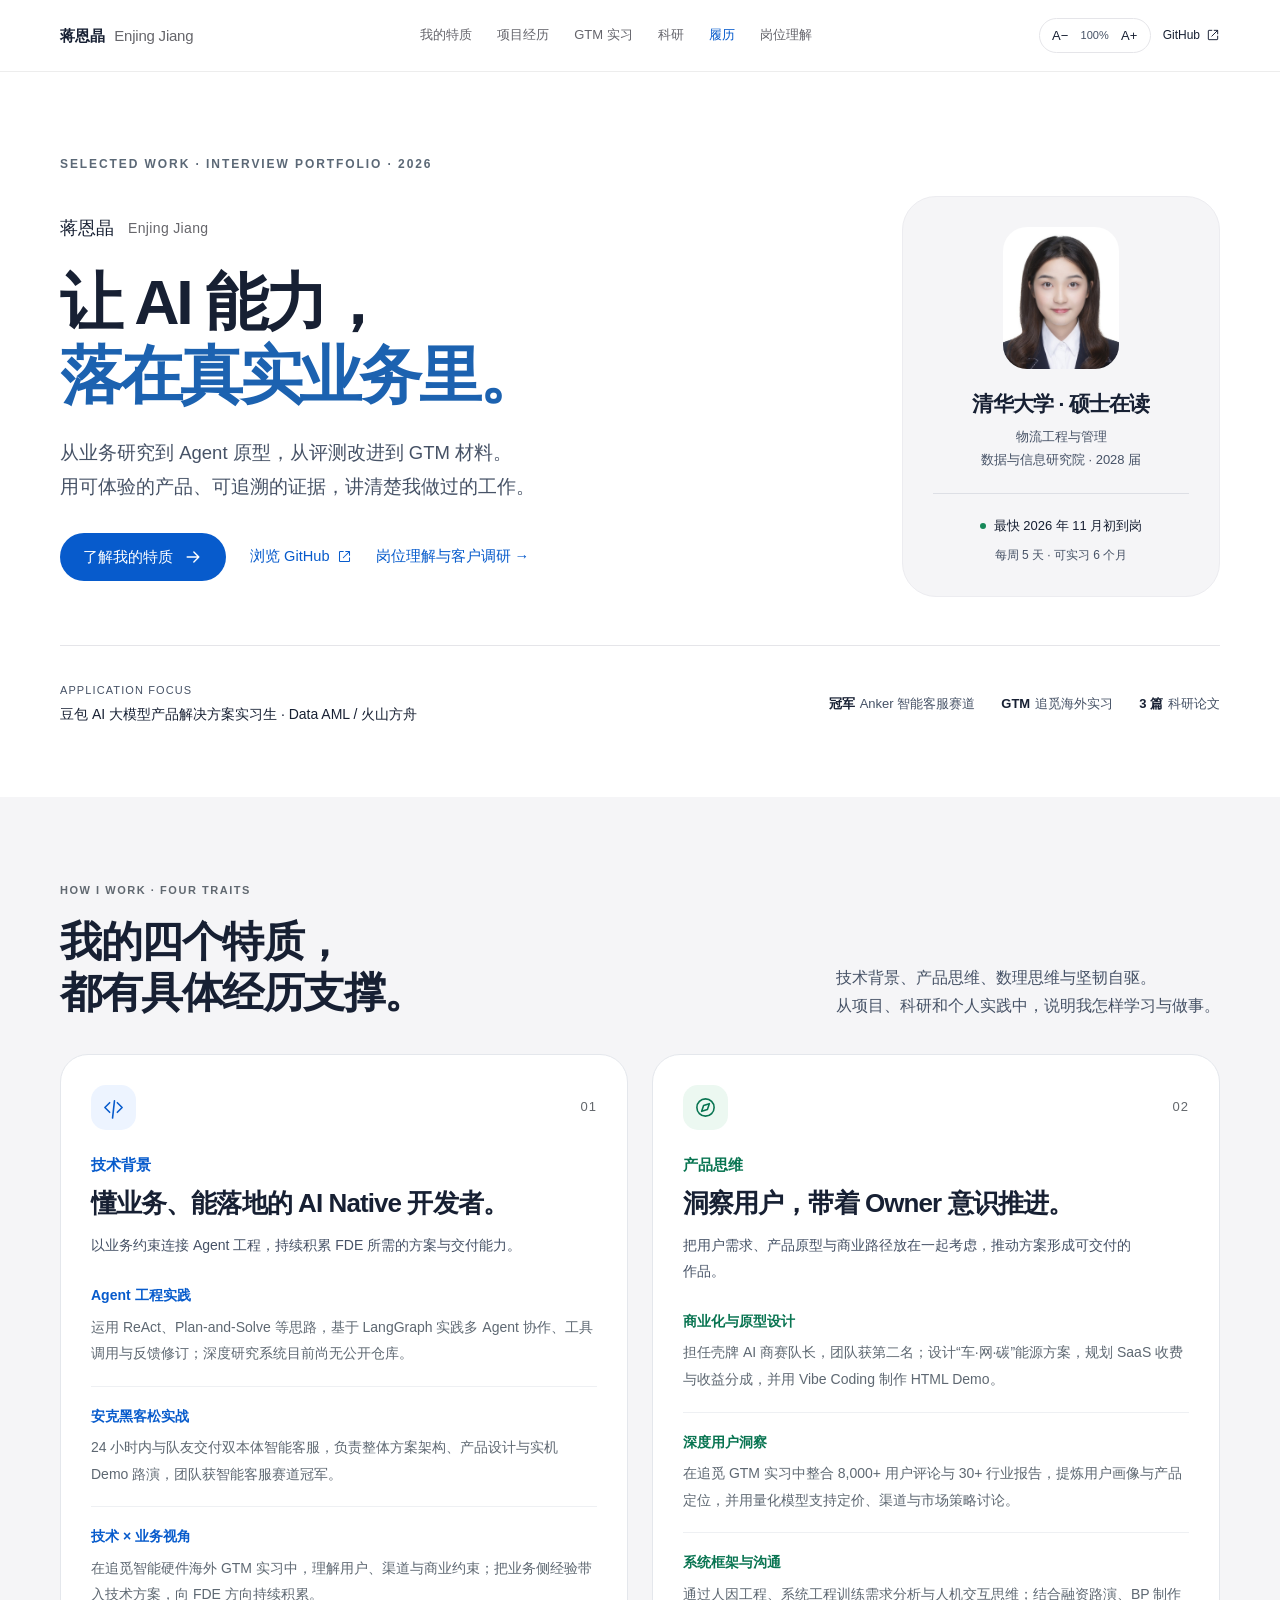
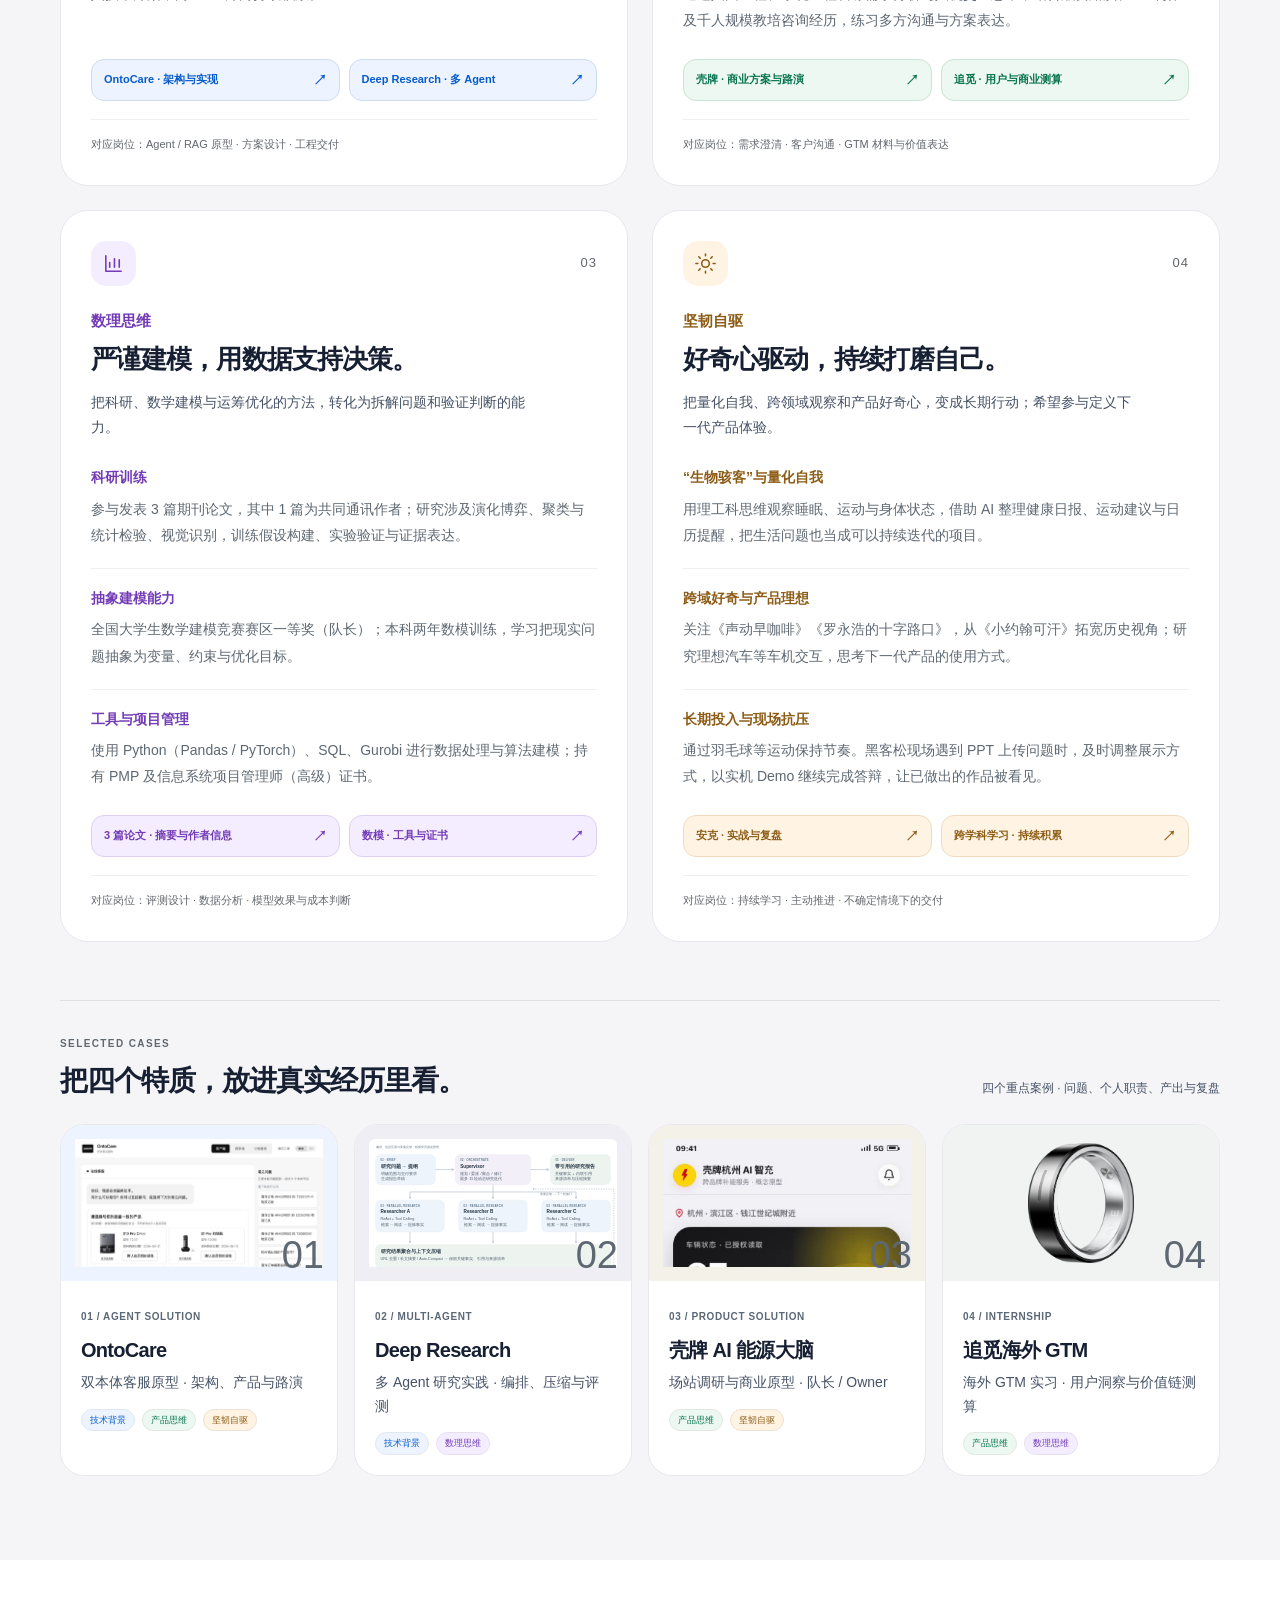
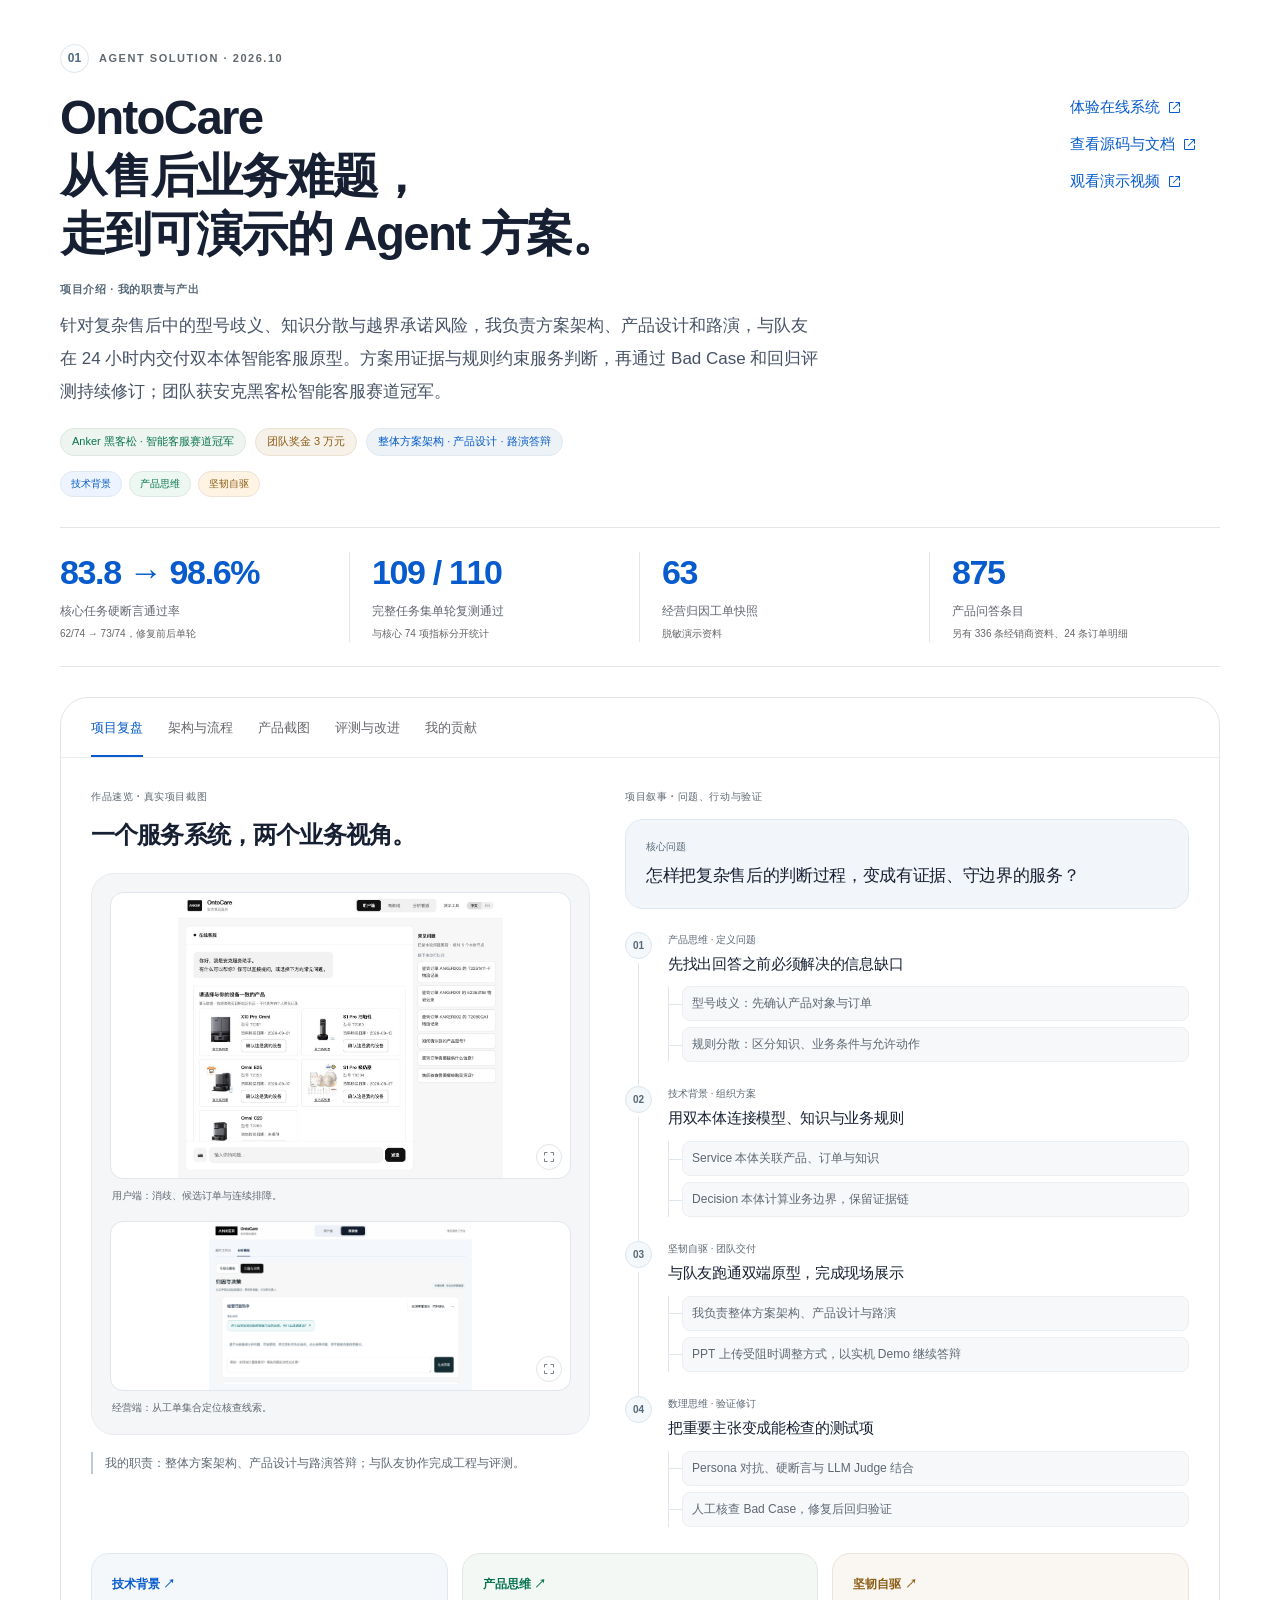
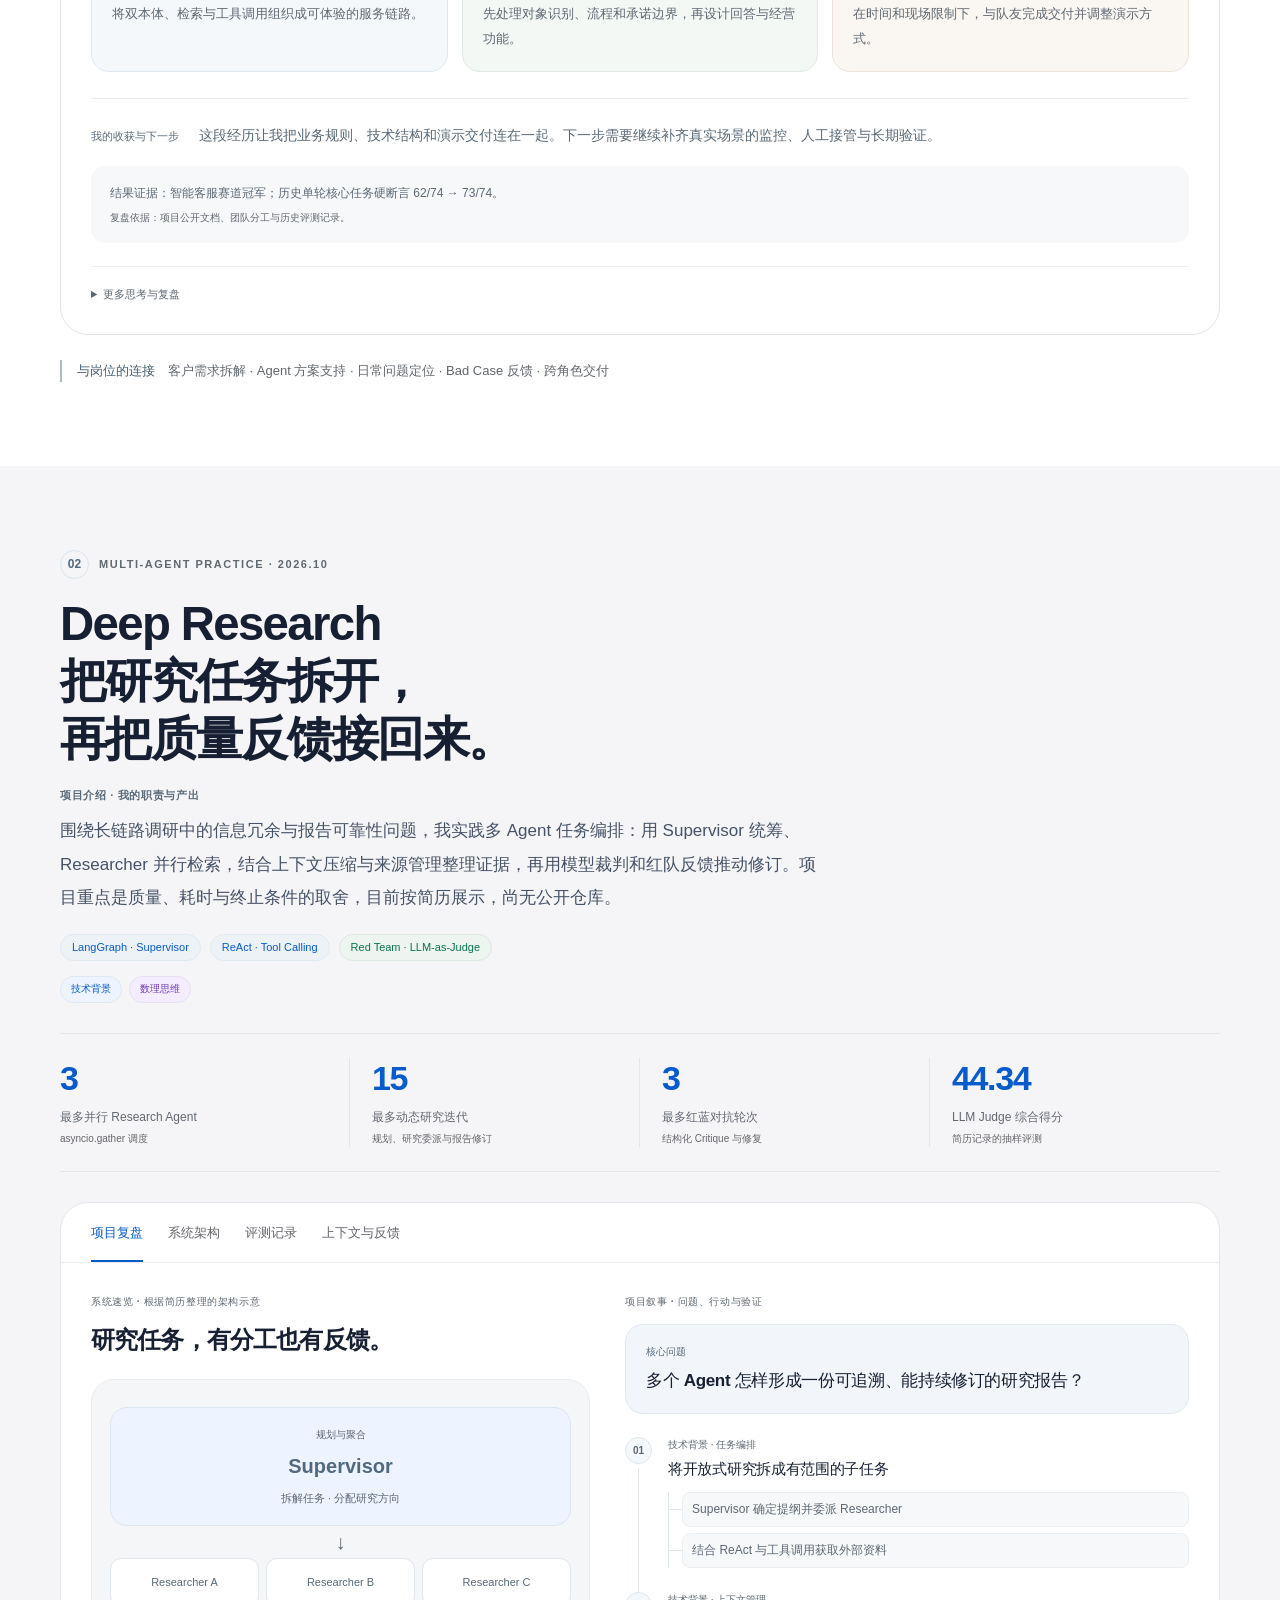
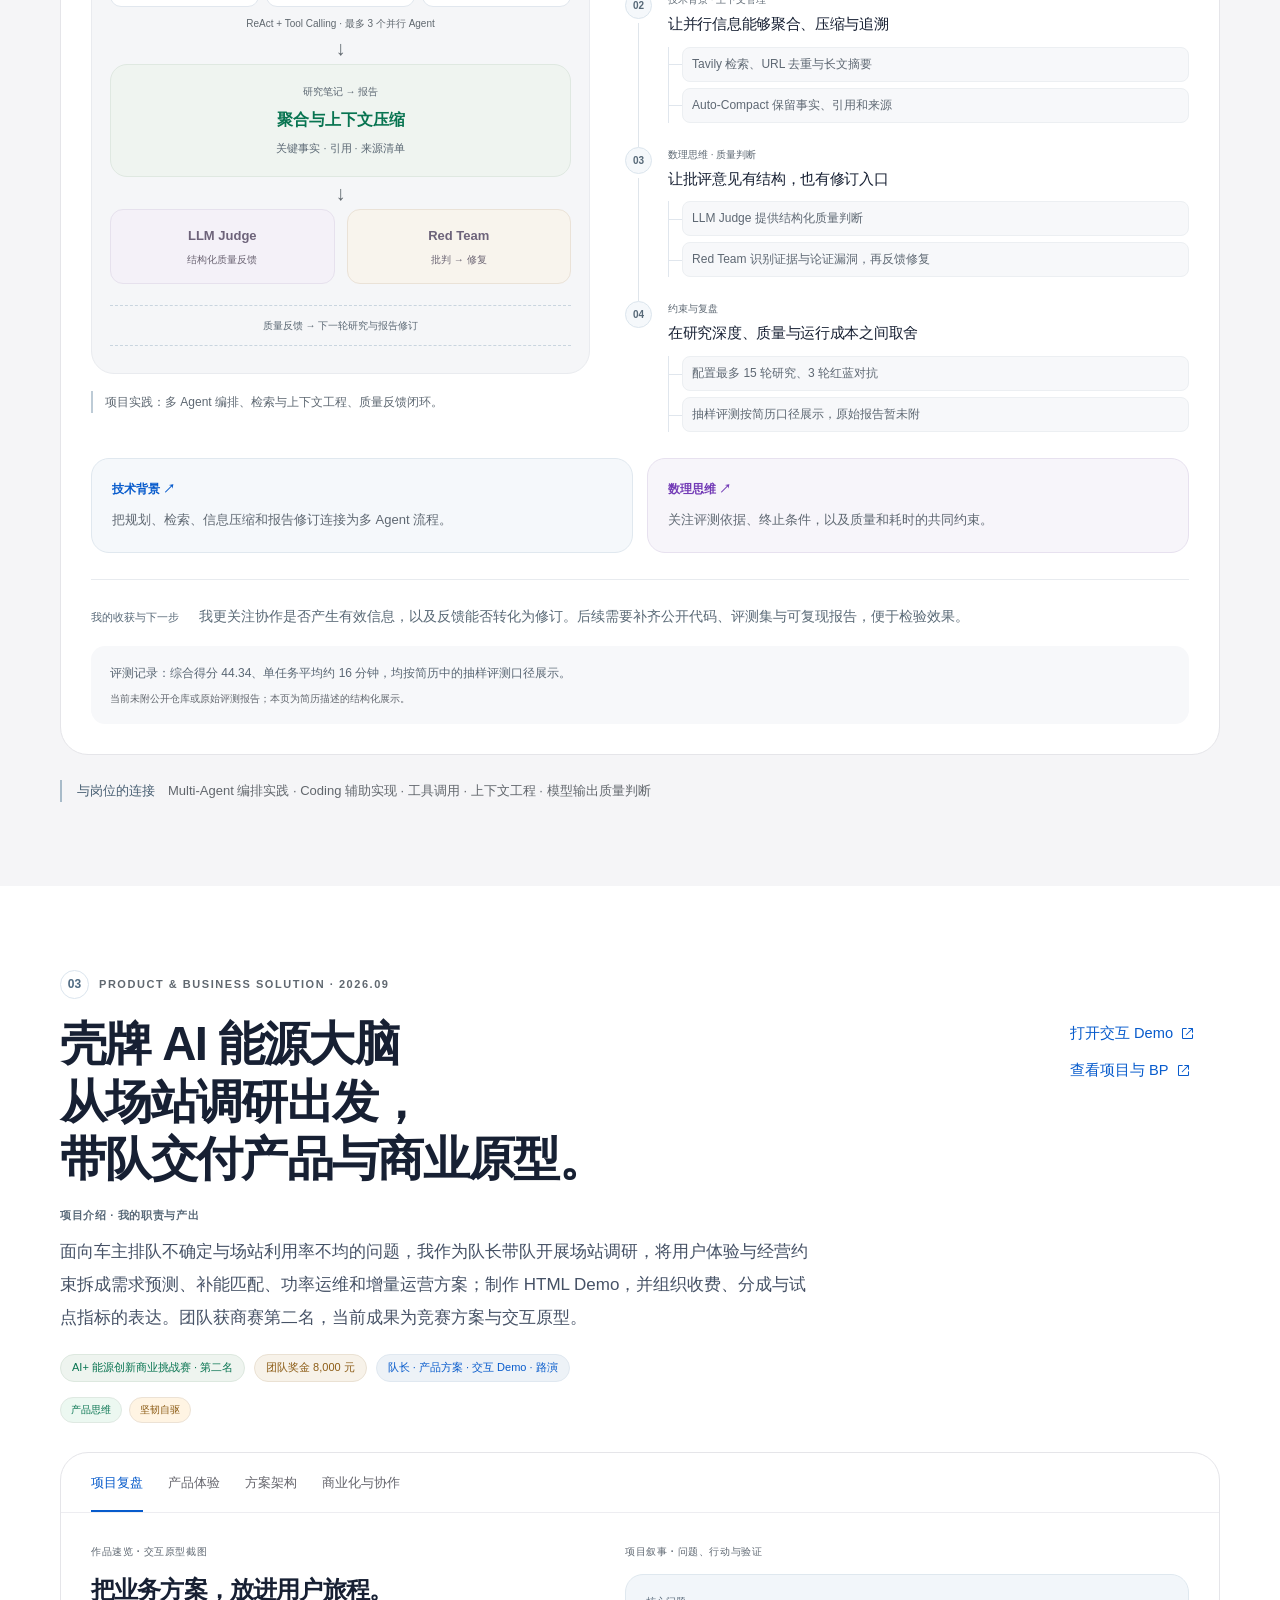
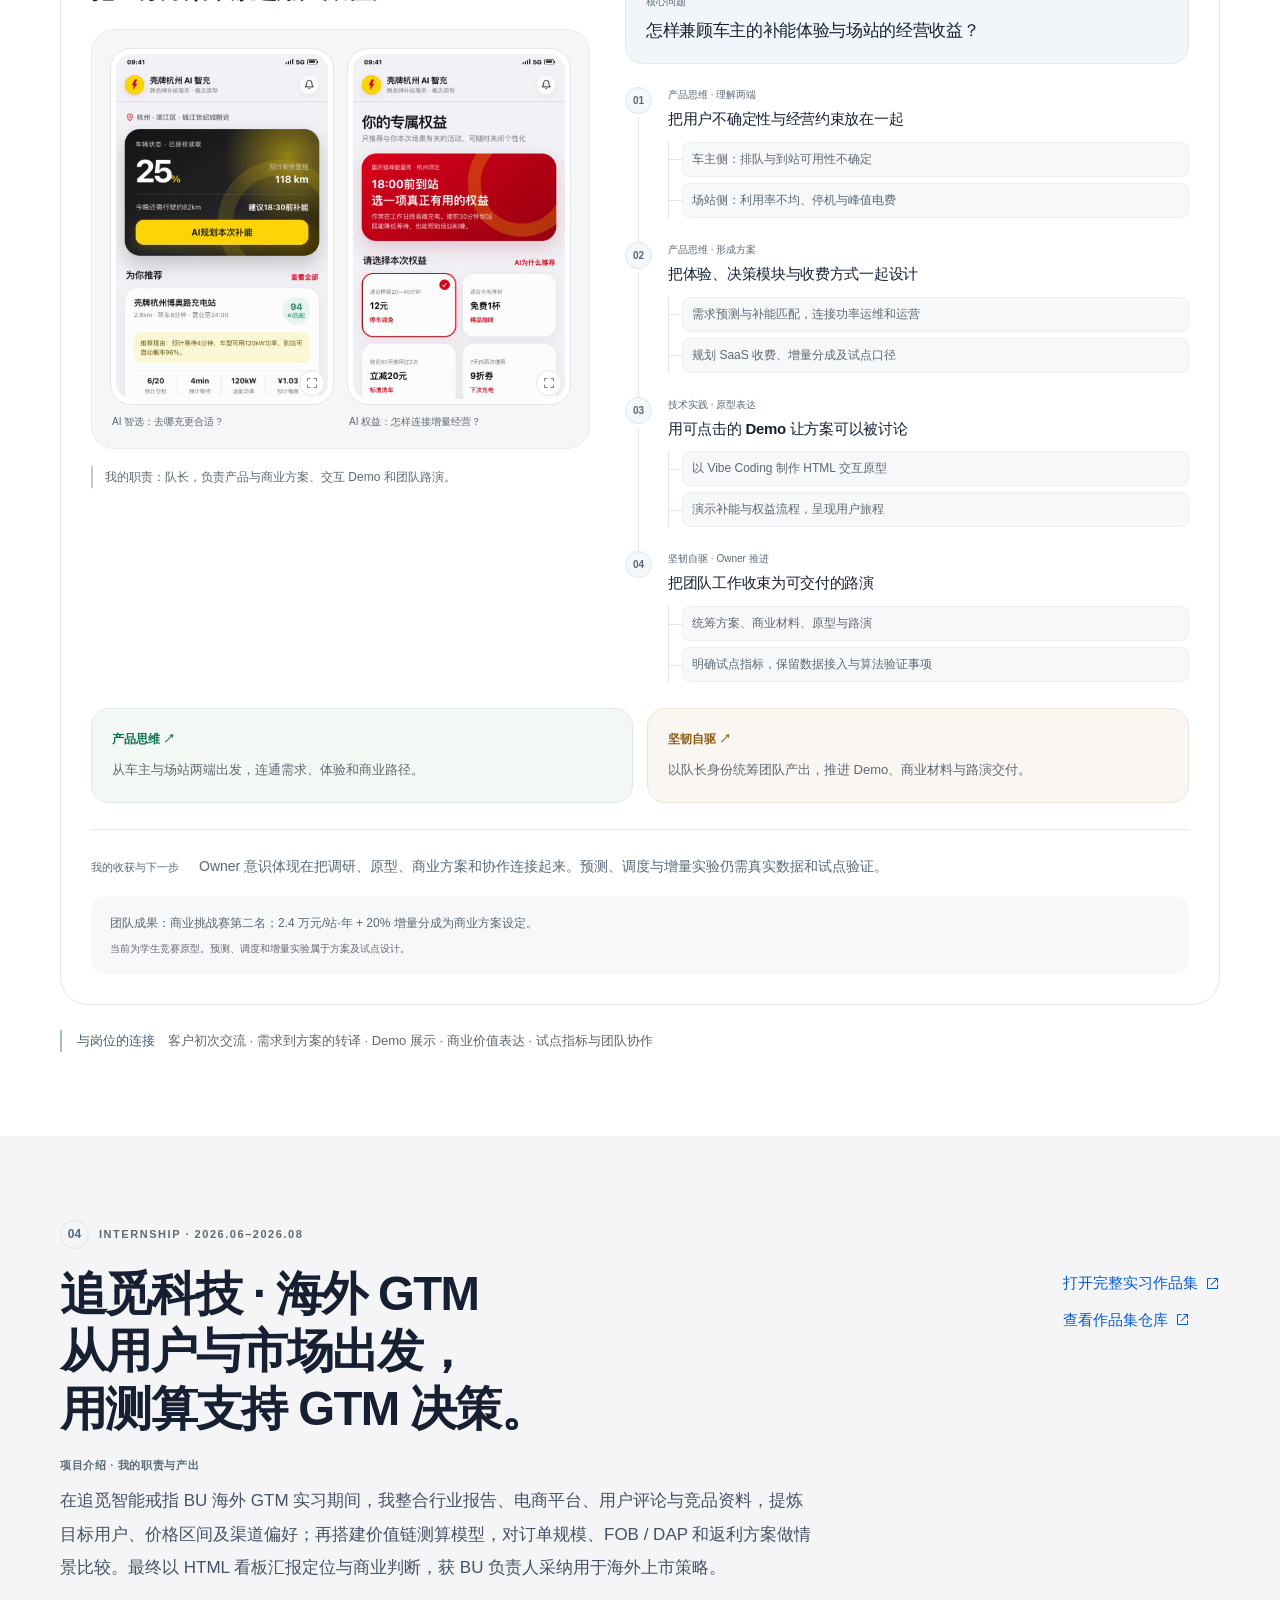
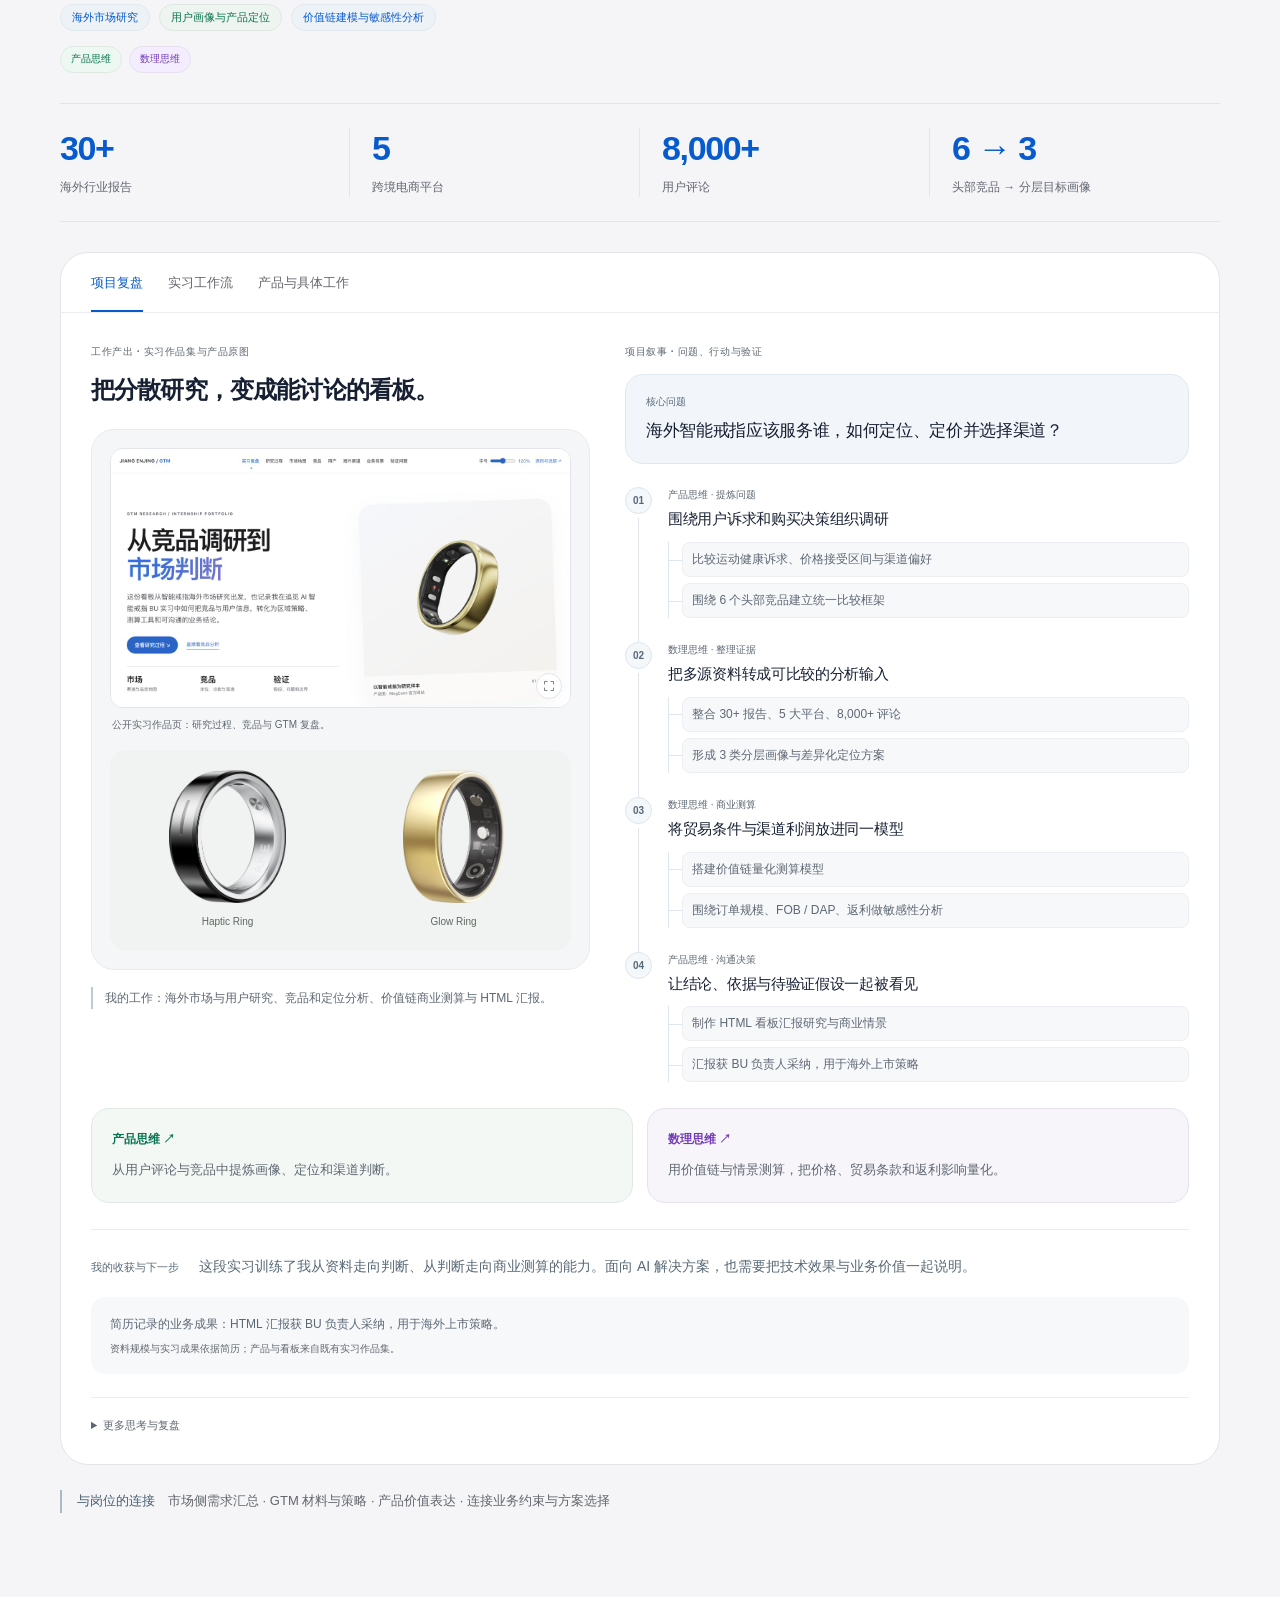
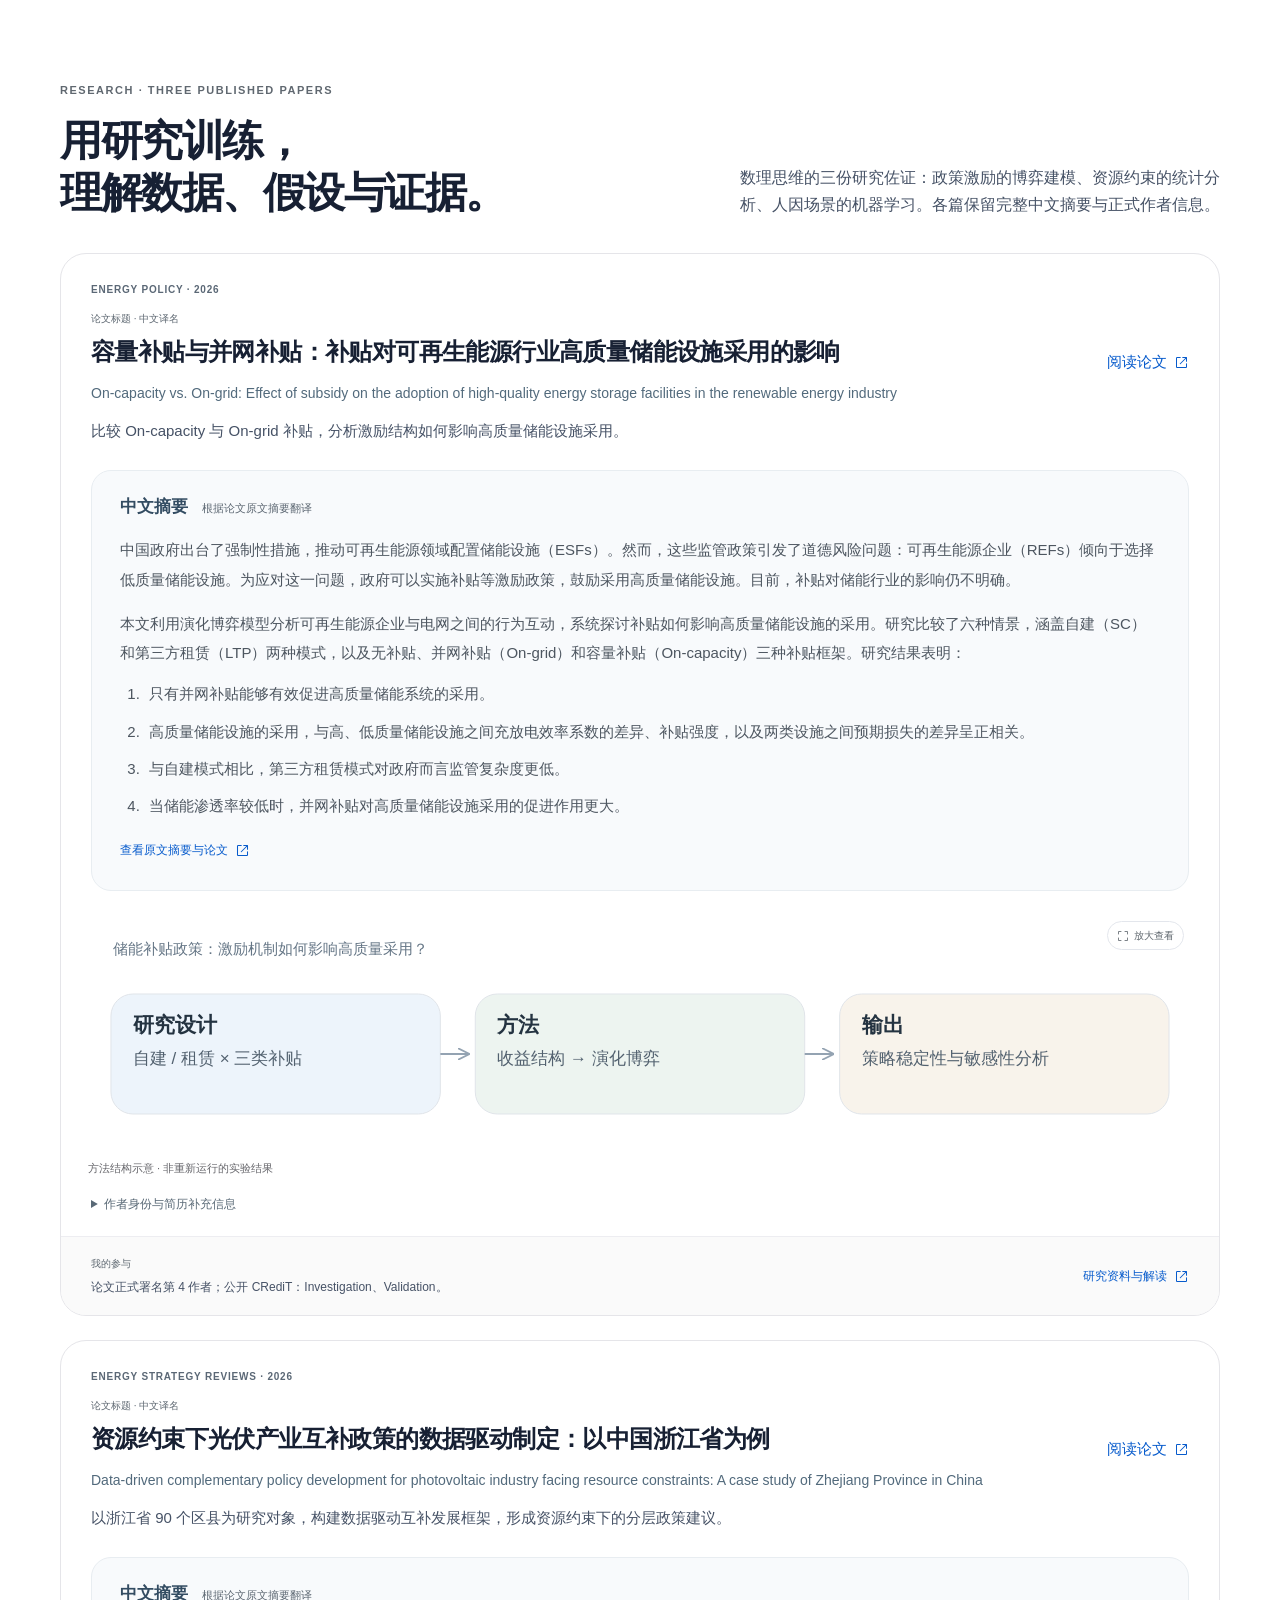
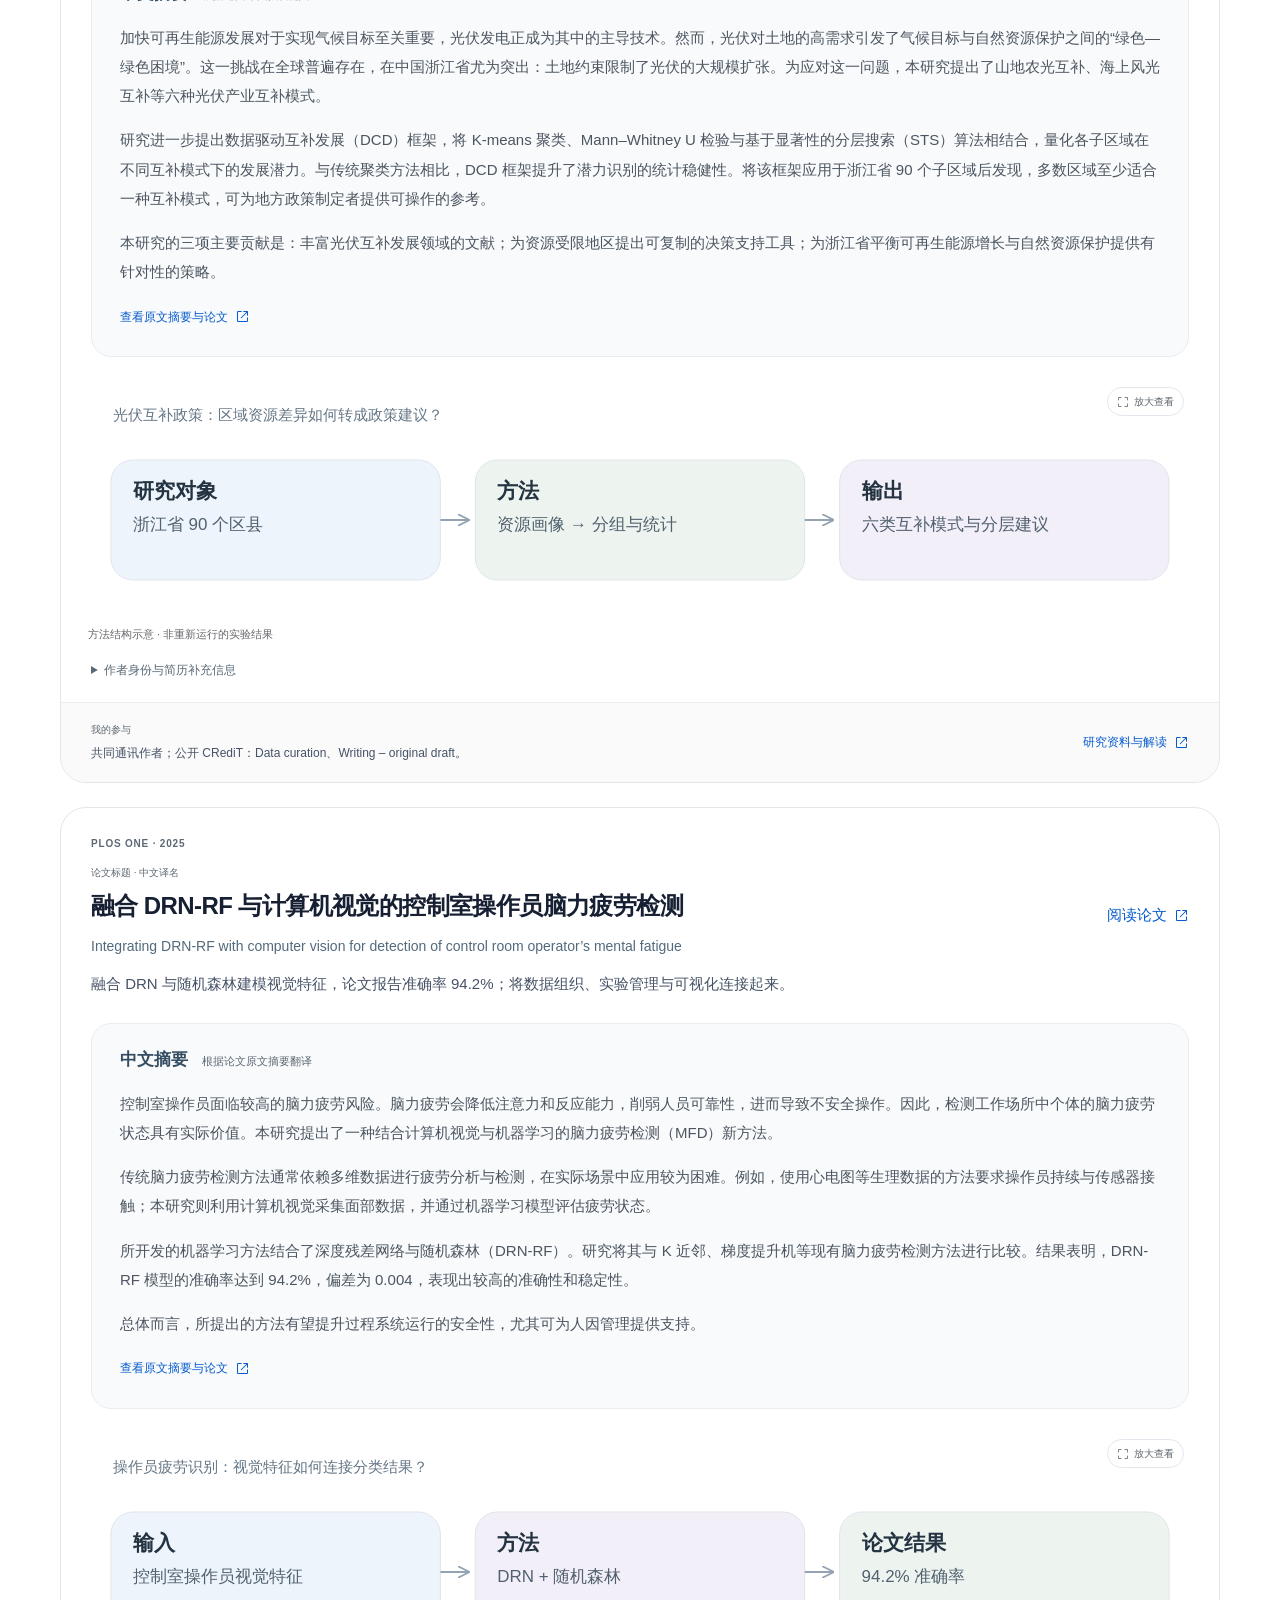
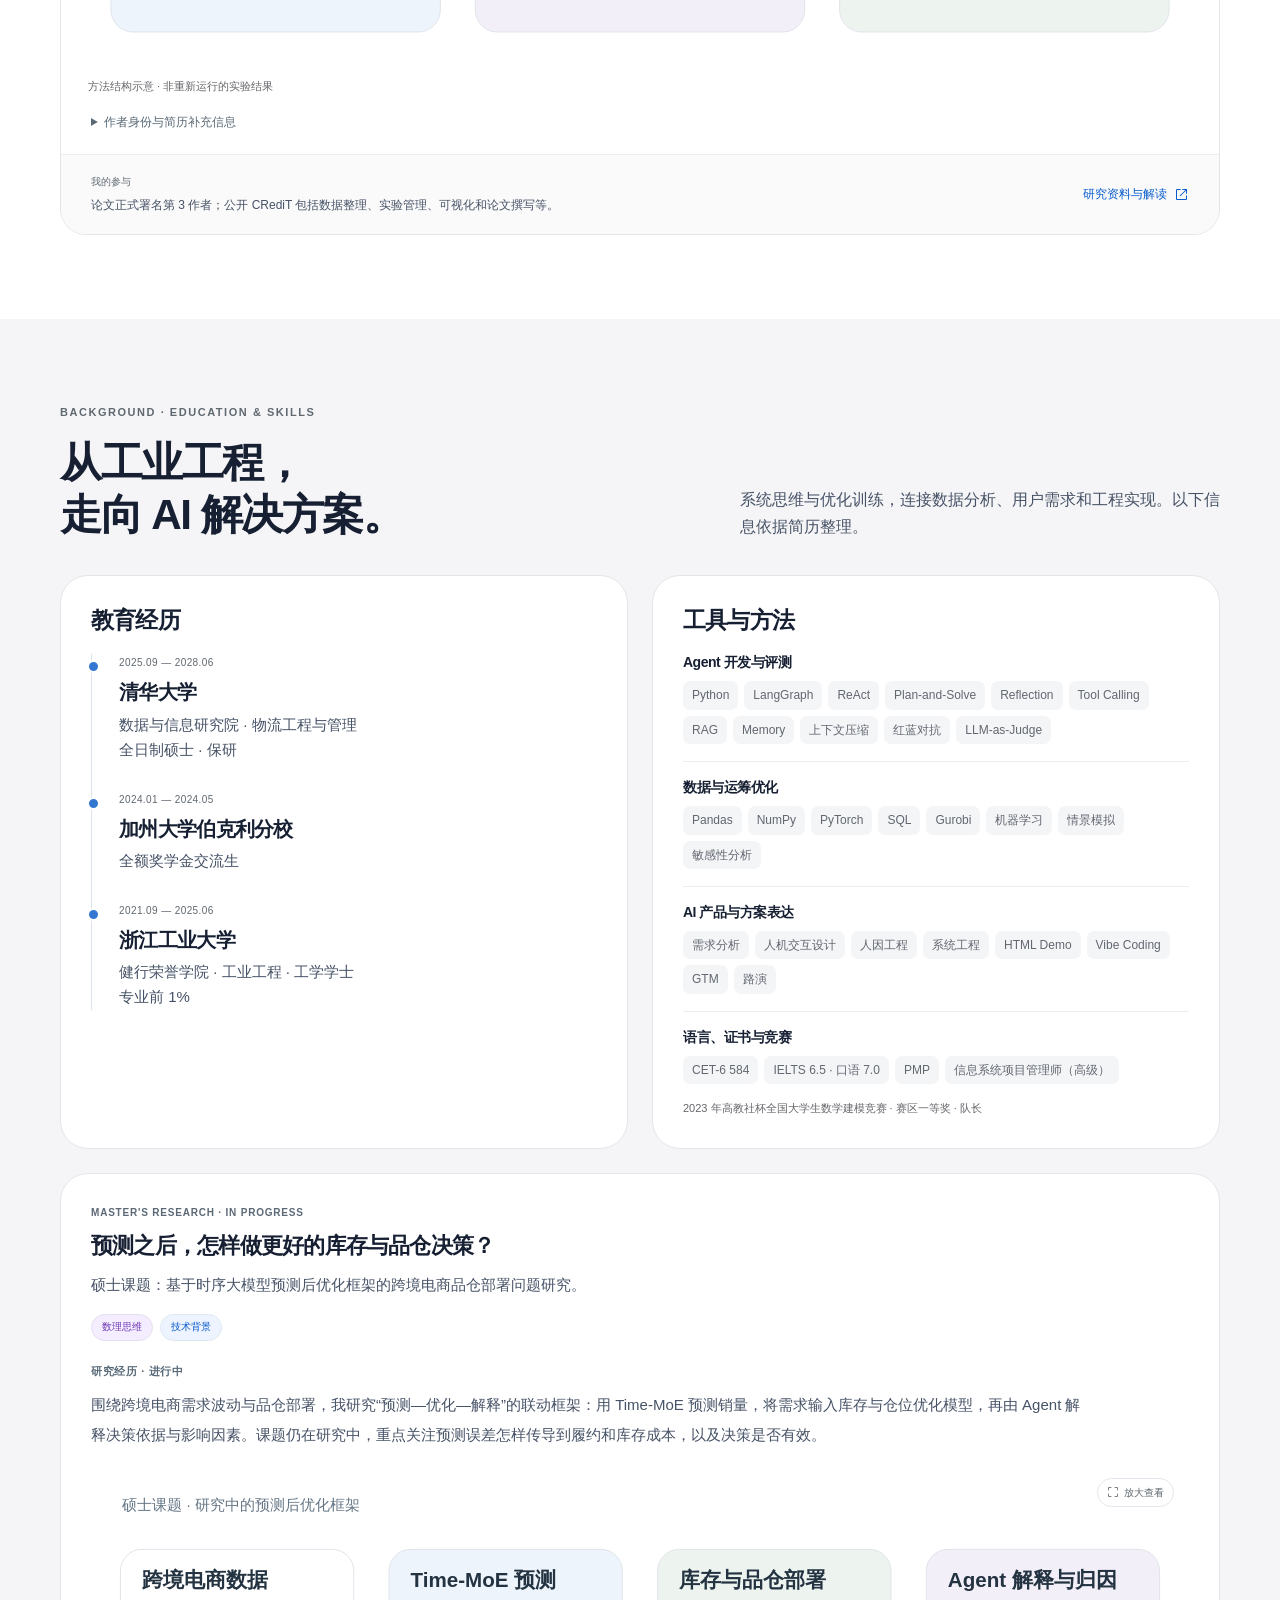
==== commit 55ede3aa: "Improve text contrast and strengthen portfolio accent colors" ====
--- a/index.html
+++ b/index.html
@@ -1,33 +1,33 @@
 <!DOCTYPE html>
 <html lang="zh-CN"><head><meta charset="utf-8"><meta name="viewport" content="width=device-width,initial-scale=1"><meta name="color-scheme" content="light"><meta name="description" content="蒋恩晶的面试作品集：Agent 方案、评测迭代、AI 产品与海外 GTM。"><title>蒋恩晶 · AI 产品解决方案与 Agent 实践</title><style>
-:root{color-scheme:light;--ink:#1d1d1f;--muted:#6e6e73;--blue:#0066cc;--paper:#fff;--canvas:#f5f5f7;--line:#e5e5e9;--sage:#668777;--body-size:17px;--radius:28px}
-*{box-sizing:border-box}html{scroll-behavior:smooth;scroll-padding-top:105px}body{margin:0;background:var(--paper);color:var(--ink);font:var(--body-size)/1.7 -apple-system,BlinkMacSystemFont,"SF Pro Text","PingFang SC","Helvetica Neue",Arial,sans-serif;-webkit-font-smoothing:antialiased}button,input{font:inherit}button,a{-webkit-tap-highlight-color:transparent}button{color:inherit}a{color:var(--blue);text-decoration:none}a:hover{text-decoration:underline}button{cursor:pointer}button:focus-visible,a:focus-visible,input:focus-visible,summary:focus-visible{outline:3px solid #91b8e7;outline-offset:5px}img{display:block;max-width:100%;height:auto}button img{width:100%}h1,h2,h3,h4,p,figure{margin:0}h1,h2,h3,h4{line-height:1.22;letter-spacing:-.035em;font-weight:650}p{color:var(--muted)}h4{font-size:1.12em}strong{font-weight:620}.wrap{width:min(1160px,calc(100% - 64px));margin-inline:auto}.icon{width:20px;height:20px;vertical-align:middle;flex-shrink:0}.skip{position:fixed;top:-60px;left:20px;padding:8px 16px;background:#fff;z-index:99}.skip:focus{top:12px}.topbar{height:72px;background:rgba(255,255,255,.93);backdrop-filter:blur(20px) saturate(140%);position:sticky;top:0;z-index:20;border-bottom:1px solid rgba(0,0,0,.07)}.nav-inner{height:100%;display:flex;align-items:center;justify-content:space-between;gap:24px}.brand{font-size:calc(15px * var(--type-scale,1));color:var(--ink);font-weight:650;letter-spacing:-.015em;white-space:nowrap}.brand span{color:#8b8b91;font-weight:450;padding-left:10px}.nav-links{display:flex;gap:25px;font-size:calc(13px * var(--type-scale,1))}.nav-links a{color:#64646b}.nav-links a.active{color:var(--blue)}.nav-tools{display:flex;align-items:center;gap:12px}.font-tool{display:flex;align-items:center;border:1px solid var(--line);border-radius:20px;padding:2px 6px;gap:3px}.font-tool button{border:0;background:none;width:29px;height:29px;line-height:1;font-size:calc(13px * var(--type-scale,1))}.font-tool output{font-size:calc(11px * var(--type-scale,1));color:var(--muted);min-width:34px;text-align:center}.nav-github{font-size:calc(12px * var(--type-scale,1));color:var(--ink);display:flex;align-items:center;gap:6px}.nav-github .icon{width:14px}.hero{padding:82px 0 70px}.eyebrow{font-size:calc(12px * var(--type-scale,1));font-weight:600;letter-spacing:.16em;color:#75808a;text-transform:uppercase;margin-bottom:22px}.hero-grid{display:grid;grid-template-columns:1fr 318px;align-items:center;gap:72px}.name-line{display:flex;align-items:center;gap:14px;font-size:calc(18px * var(--type-scale,1));font-weight:570;margin-bottom:22px}.name-line span{color:#939399;font-size:calc(14px * var(--type-scale,1));font-weight:420;letter-spacing:.025em}h1{font-size:clamp(40px,4.9vw,66px);line-height:1.16;letter-spacing:-.05em}h1 em{font-style:normal;color:#667c8f}.hero-lead{font-size:1.09em;max-width:610px;margin-top:25px;line-height:1.8}.hero-actions{display:flex;flex-wrap:wrap;gap:24px;align-items:center;margin-top:30px}.button{display:inline-flex;align-items:center;justify-content:center;gap:10px;padding:11px 23px;border-radius:26px;background:var(--blue);color:#fff;font-size:calc(15px * var(--type-scale,1));border:0}.button:hover{background:#005bb5;text-decoration:none}.text-link{display:inline-flex;gap:7px;align-items:center;font-size:.86em;font-weight:520}.text-link .icon{width:15px;height:15px}.profile-card{background:#f5f5f7;border:1px solid #ececf0;border-radius:34px;padding:30px;text-align:center;position:relative;overflow:hidden}.portrait{width:116px;height:142px;object-fit:cover;object-position:center 22%;margin:0 auto 22px;border-radius:24px}.profile-card h3{font-size:calc(21px * var(--type-scale,1));margin-bottom:8px}.profile-card p{font-size:calc(13px * var(--type-scale,1));line-height:1.8}.profile-rule{height:1px;background:#dddfe5;margin:21px 0}.availability{font-size:calc(13px * var(--type-scale,1));display:flex;justify-content:center;gap:8px;align-items:center}.availability:before{content:"";width:6px;height:6px;border-radius:50%;background:#6f967d}.profile-foot{font-size:calc(12px * var(--type-scale,1))!important;margin-top:8px}.role-strip{display:flex;align-items:center;justify-content:space-between;padding-top:35px;margin-top:48px;border-top:1px solid var(--line);gap:25px}.role-strip .role{font-size:calc(14px * var(--type-scale,1))}.role-strip .role span{color:var(--muted);font-size:calc(11px * var(--type-scale,1));display:block;letter-spacing:.1em;margin-bottom:3px}.quick-facts{display:flex;gap:26px;font-size:calc(13px * var(--type-scale,1));color:var(--muted)}.quick-facts strong{color:var(--ink);margin-right:5px}.section{padding:84px 0}.section.soft{background:var(--canvas)}.section-head{display:flex;justify-content:space-between;align-items:end;gap:32px;margin-bottom:35px}.section-head h2{font-size:clamp(30px,3.3vw,43px)}.section-head p{max-width:480px;font-size:.94em}.section-kicker{display:flex;align-items:center;gap:10px;color:#7c8791;font-size:calc(11px * var(--type-scale,1));letter-spacing:.14em;font-weight:600;margin-bottom:16px}.section-kicker .num{font-size:calc(12px * var(--type-scale,1));color:#6485a4;border:1px solid #dbe5ee;display:inline-flex;width:29px;height:29px;border-radius:50%;align-items:center;justify-content:center;letter-spacing:0}.project-nav{display:grid;grid-template-columns:repeat(4,minmax(0,1fr));gap:16px}.project-nav a{display:block;background:#fff;border:1px solid #e9e9ed;border-radius:24px;overflow:hidden;transition:transform .25s,box-shadow .25s;color:var(--ink)}.project-nav a:hover{transform:translateY(-5px);box-shadow:0 12px 35px #00000009;text-decoration:none}.project-cover{height:156px;display:flex;align-items:center;justify-content:center;background:#edf3f8;overflow:hidden;position:relative}.project-cover img{height:100%;width:100%;object-fit:cover;object-position:top;padding:14px}.project-cover.deep{background:#f0eef5}.project-cover.shell{background:#f4f1e9}.project-cover.dreame{background:#f0f3f2}.project-cover.dreame img{height:120px;width:120px;object-fit:contain;padding:0}.project-cover .cover-index{position:absolute;right:13px;bottom:7px;color:#9caebd;font-size:calc(38px * var(--type-scale,1));font-weight:300;line-height:1}.project-nav-body{padding:20px}.project-nav-body small{color:#7d8792;font-size:calc(10px * var(--type-scale,1));font-weight:600;letter-spacing:.06em}.project-nav-body h3{font-size:calc(20px * var(--type-scale,1));margin:8px 0}.project-nav-body p{font-size:calc(12px * var(--type-scale,1));line-height:1.7}.capability-strip{margin-top:30px;display:grid;grid-template-columns:repeat(4,1fr);gap:24px}.capability-strip article{padding:13px 0}.capability-strip .icon{width:25px;height:25px;color:#718ba1;margin-bottom:12px}.capability-strip h4{font-size:calc(15px * var(--type-scale,1));margin-bottom:6px}.capability-strip p{font-size:calc(13px * var(--type-scale,1))}.case-title{max-width:820px}.case-title h2{font-size:clamp(32px,3.7vw,48px);margin-bottom:17px}.case-title p{font-size:1em;max-width:760px}.case-top{display:flex;justify-content:space-between;align-items:flex-start;gap:40px;margin-bottom:29px}.case-meta{display:flex;gap:9px;flex-wrap:wrap;margin-top:20px}.pill{display:inline-flex;align-items:center;font-size:calc(11px * var(--type-scale,1));padding:4px 11px;border-radius:30px;line-height:1.6;background:#edf2f7;color:#496a86;border:1px solid #e0e8f0}.pill.sage{background:#eef4ef;color:#536e60;border-color:#dde8df}.pill.sand{background:#f7f2e9;color:#8a7352;border-color:#eae1d3}.case-links{display:flex;flex-direction:column;gap:12px;min-width:150px;padding-top:6px}.metrics{display:grid;grid-template-columns:repeat(4,1fr);gap:0;margin:30px 0;border-block:1px solid var(--line);padding:24px 0}.metric{padding:0 22px;border-right:1px solid var(--line)}.metric:first-child{padding-left:0}.metric:last-child{border:0}.metric strong{display:block;font-size:calc(34px * var(--type-scale,1));line-height:1.2;letter-spacing:-.04em;font-weight:600;color:#426c91}.metric span{display:block;font-size:calc(12px * var(--type-scale,1));color:#646a73;margin-top:8px}.metric small{display:block;font-size:calc(10px * var(--type-scale,1));line-height:1.6;color:#939399;margin-top:4px}.project-board{background:#fff;border:1px solid var(--line);border-radius:var(--radius);overflow:hidden}.tab-list{display:flex;gap:25px;padding:0 30px;border-bottom:1px solid #ededf1;overflow:auto;scrollbar-width:thin}.tab-list button{border:0;border-bottom:2px solid transparent;background:transparent;color:#82828a;padding:19px 0 16px;white-space:nowrap;font-size:calc(13px * var(--type-scale,1));font-weight:500}.tab-list button[aria-selected=true]{color:var(--blue);border-bottom-color:var(--blue)}.tab-panel{padding:28px}.tab-panel[hidden]{display:none}.diagram{margin:0}.diagram-scroll{position:relative;border:0;background:#fff;display:block;overflow:auto;width:100%;padding:0;border-radius:20px}.diagram-scroll img{min-width:660px}.zoom-hint{position:absolute;right:15px;top:7px;padding:5px 9px;border:1px solid #e3e6ec;border-radius:20px;background:#fffffff0;display:inline-flex;gap:5px;align-items:center;font-size:calc(10px * var(--type-scale,1));color:#7f8992}.zoom-hint .icon{width:12px;height:12px}figcaption{font-size:calc(11px * var(--type-scale,1));line-height:1.8;color:#8a8b91;margin-top:10px;padding-inline:7px}.insight-grid{display:grid;grid-template-columns:repeat(3,1fr);gap:20px;margin-top:27px}.insight{padding:24px 25px;background:#fff;border:1px solid #e8e8ed;border-radius:22px}.soft .insight{background:#fff}.tiny-number{font-size:calc(11px * var(--type-scale,1));color:#8aa0b2;display:block;margin-bottom:13px}.insight h4{font-size:calc(17px * var(--type-scale,1));margin-bottom:10px}.insight p{font-size:calc(13px * var(--type-scale,1));line-height:1.85}.connection{margin-top:25px;padding-left:15px;border-left:2px solid #a8bbc9;font-size:calc(13px * var(--type-scale,1));color:#777e85}.connection strong{color:#475e72;font-weight:550}.subhead{font-size:calc(23px * var(--type-scale,1));margin-bottom:20px}.body-copy{color:#62656d;font-size:.92em;max-width:920px}.body-copy p{margin:12px 0;color:inherit}.body-copy ul{padding-left:22px;margin:12px 0}.body-copy li{margin:9px 0}.data-row{display:grid;grid-template-columns:repeat(3,1fr);gap:15px;margin:22px 0}.data-card{background:#f5f5f7;padding:23px;border-radius:20px}.data-card strong{font-size:calc(29px * var(--type-scale,1));display:block;color:#5b7e99;line-height:1.3}.data-card p{font-size:calc(12px * var(--type-scale,1));margin-top:7px}.evaluation-grid{display:grid;grid-template-columns:1fr 1fr;gap:35px;align-items:center}.bar-row{display:grid;grid-template-columns:85px 1fr 57px;align-items:center;gap:13px;font-size:calc(12px * var(--type-scale,1));margin:19px 0}.bar-track{background:#eef0f3;height:12px;border-radius:12px;overflow:hidden}.bar-track span{display:block;height:100%;background:#8aa6bd;border-radius:12px}.bar-row:last-child .bar-track span{background:#80a392}.bar-row b{text-align:right;font-weight:550;color:#566b7d}.note{font-size:calc(11px * var(--type-scale,1));color:#8c8c93;line-height:1.8;margin-top:20px}.quote-block{background:#f5f5f7;border-radius:22px;padding:27px 30px;font-size:calc(17px * var(--type-scale,1));color:#566b7d;line-height:1.9}.role-list{display:grid;grid-template-columns:1fr 1fr;gap:20px}.role-item{padding:22px;background:#f5f5f7;border-radius:20px}.role-item h4{font-size:calc(16px * var(--type-scale,1));margin-bottom:9px}.role-item p{font-size:calc(13px * var(--type-scale,1))}.screenshot-grid{display:grid;grid-template-columns:1fr 1fr;gap:22px}.screenshot-grid .wide{grid-column:1/-1}.screenshot button{background:#f5f5f7;border:1px solid #e7e9ed;border-radius:17px;padding:12px;width:100%;overflow:hidden}.screenshot img{object-fit:contain}.screenshot figcaption strong{display:block;font-size:calc(12px * var(--type-scale,1));color:#525d68;font-weight:550}.screenshot figcaption span{display:block;margin-top:2px}.screenshot-grid .screenshot img{max-height:345px;object-position:top}.phone-grid{display:grid;grid-template-columns:repeat(4,1fr);gap:22px}.phone-grid .screenshot button{background:#f5f5f7;border-radius:23px;padding:8px;box-shadow:0 8px 22px #00000003}.phone-grid .screenshot img{border-radius:16px;width:100%;height:385px;object-fit:cover;object-position:top}.phone-grid figcaption{font-size:calc(11px * var(--type-scale,1))}.phone-grid figcaption strong{font-size:calc(12px * var(--type-scale,1))}.phones-label{display:flex;justify-content:space-between;align-items:baseline;margin-bottom:24px;gap:15px}.phones-label p{font-size:calc(12px * var(--type-scale,1))}.work-grid{display:grid;grid-template-columns:.92fr 1.08fr;gap:28px;margin-top:28px}.product-stage{background:#f2f4f3;border-radius:26px;padding:30px 22px;display:flex;align-items:center;justify-content:center;gap:15px;min-height:300px}.product-stage figure{width:48%;text-align:center}.product-stage img{height:190px;width:100%;object-fit:contain}.product-stage figcaption{font-size:calc(11px * var(--type-scale,1));color:#748178}.deliverables{display:flex;flex-direction:column;justify-content:center;gap:13px}.deliverable{padding:21px 23px;border:1px solid var(--line);border-radius:20px;background:#fff}.deliverable h4{font-size:calc(15px * var(--type-scale,1));margin-bottom:6px}.deliverable p{font-size:calc(12px * var(--type-scale,1));line-height:1.8}.research-list{display:grid;gap:24px}.paper-card{border:1px solid var(--line);border-radius:26px;background:#fff;overflow:hidden}.paper-header{padding:27px 30px 0;display:grid;grid-template-columns:1fr auto;gap:22px}.paper-tag{font-size:calc(10px * var(--type-scale,1));color:#718496;letter-spacing:.08em;font-weight:600;margin-bottom:12px}.paper-header h3{font-size:calc(24px * var(--type-scale,1))}.paper-header p{font-size:calc(13px * var(--type-scale,1));margin-top:13px;max-width:900px}.paper-card .diagram{padding:15px 20px}.paper-bottom{display:flex;justify-content:space-between;gap:25px;padding:18px 30px;background:#fafafa;border-top:1px solid #ededf1;align-items:center}.paper-bottom p{font-size:calc(11px * var(--type-scale,1));max-width:820px}.paper-bottom .text-link{font-size:calc(12px * var(--type-scale,1));white-space:nowrap}.paper-card details{padding:0 30px 22px}.paper-card details p{font-size:calc(12px * var(--type-scale,1));margin-top:10px}.paper-card summary{font-size:calc(12px * var(--type-scale,1));color:#6f8292;cursor:pointer}.timeline{display:grid;grid-template-columns:1fr 1fr;gap:24px}.education{background:#fff;border-radius:28px;padding:30px;border:1px solid var(--line)}.education-item{position:relative;padding:0 0 28px 27px;border-left:1px solid #dde3ea}.education-item:before{content:"";position:absolute;width:9px;height:9px;border-radius:50%;left:-5px;top:6px;background:#8fa7bb;border:2px solid #fff}.education-item:last-child{padding-bottom:0}.education-item time{display:block;font-size:calc(10px * var(--type-scale,1));color:#87919c;letter-spacing:.04em;margin-bottom:9px}.education-item h3{font-size:calc(20px * var(--type-scale,1))}.education-item p{font-size:calc(12px * var(--type-scale,1));margin-top:7px}.skills{background:#fff;border-radius:28px;padding:30px;border:1px solid var(--line)}.skill-group{padding:17px 0;border-bottom:1px solid #ededf1}.skill-group:first-of-type{padding-top:0}.skill-group:last-of-type{border:0;padding-bottom:0}.skill-group h4{font-size:calc(14px * var(--type-scale,1));margin-bottom:10px}.tags{display:flex;flex-wrap:wrap;gap:6px}.tags span{font-size:calc(11px * var(--type-scale,1));padding:4px 9px;background:#f4f5f7;border-radius:7px;color:#727983}.skills .small-print{font-size:calc(11px * var(--type-scale,1));color:#8c8c92;margin-top:15px}.thesis{margin-top:24px;border:1px solid var(--line);border-radius:28px;background:#fff;padding:30px}.thesis h3{font-size:calc(22px * var(--type-scale,1));margin-bottom:12px}.thesis p{font-size:calc(13px * var(--type-scale,1))}.thesis .diagram{margin-top:22px}.matching-grid{display:grid;grid-template-columns:repeat(3,1fr);gap:22px}.matching-card{border-top:2px solid #b8c8d5;padding-top:24px}.matching-card .icon{color:#69869e;margin-bottom:19px;width:27px;height:27px}.matching-card h3{font-size:calc(22px * var(--type-scale,1));line-height:1.4}.matching-card p{font-size:calc(14px * var(--type-scale,1));margin-top:15px}.matching-card a{display:inline-flex;margin-top:20px;font-size:calc(12px * var(--type-scale,1))}.more-work{margin-top:28px;display:flex;gap:11px;flex-wrap:wrap}.more-work a{display:flex;align-items:center;gap:8px;background:#f5f5f7;border-radius:30px;padding:10px 18px;font-size:calc(12px * var(--type-scale,1))}.more-work .icon{width:14px}.contact{border-top:1px solid var(--line);padding:38px 0 45px}.contact-inner{display:flex;justify-content:space-between;align-items:flex-end;gap:30px}.contact h3{font-size:calc(24px * var(--type-scale,1));margin-bottom:8px}.contact p{font-size:calc(12px * var(--type-scale,1))}.contact-links{display:flex;gap:23px;font-size:calc(12px * var(--type-scale,1));flex-wrap:wrap;margin-top:16px}.updated{font-size:calc(10px * var(--type-scale,1));color:#9b9ba1;white-space:nowrap}.source-panel{margin-top:26px;border-top:1px solid #ededf1;padding-top:20px}.source-panel summary{font-size:calc(11px * var(--type-scale,1));color:#95959c;cursor:pointer}.source-panel ul{font-size:calc(11px * var(--type-scale,1));color:#8c8c92;line-height:1.9;padding-left:18px}.source-panel a{color:#7b8e9e}.image-modal{position:fixed;inset:0;width:100vw;height:100dvh;max-width:none;max-height:none;border:0;padding:70px 30px 20px;background:rgba(249,250,252,.98);color:var(--ink);overflow:auto}.image-modal::backdrop{background:#ffffffeb;backdrop-filter:blur(12px)}.modal-close{position:fixed;right:26px;top:22px;width:38px;height:38px;border:1px solid #e2e5ea;background:#fff;border-radius:50%;display:flex;align-items:center;justify-content:center;z-index:2}.image-modal img{margin:auto;max-width:min(1600px,95vw);max-height:calc(100dvh - 155px);object-fit:contain}.image-modal figcaption{text-align:center;font-size:calc(13px * var(--type-scale,1));max-width:980px;margin:18px auto;line-height:1.7}.image-modal .modal-instruction{font-size:calc(10px * var(--type-scale,1));color:#9b9ba1;text-align:center;margin-top:8px}
+:root{color-scheme:light;--ink:#172033;--muted:#465266;--blue:#075bcc;--paper:#fff;--canvas:#f5f5f7;--line:#e5e5e9;--sage:#087451;--body-size:17px;--radius:28px}
+*{box-sizing:border-box}html{scroll-behavior:smooth;scroll-padding-top:105px}body{margin:0;background:var(--paper);color:var(--ink);font:var(--body-size)/1.7 -apple-system,BlinkMacSystemFont,"SF Pro Text","PingFang SC","Helvetica Neue",Arial,sans-serif;-webkit-font-smoothing:antialiased}button,input{font:inherit}button,a{-webkit-tap-highlight-color:transparent}button{color:inherit}a{color:var(--blue);text-decoration:none}a:hover{text-decoration:underline}button{cursor:pointer}button:focus-visible,a:focus-visible,input:focus-visible,summary:focus-visible{outline:3px solid #91b8e7;outline-offset:5px}img{display:block;max-width:100%;height:auto}button img{width:100%}h1,h2,h3,h4,p,figure{margin:0}h1,h2,h3,h4{line-height:1.22;letter-spacing:-.035em;font-weight:650}p{color:var(--muted)}h4{font-size:1.12em}strong{font-weight:620}.wrap{width:min(1160px,calc(100% - 64px));margin-inline:auto}.icon{width:20px;height:20px;vertical-align:middle;flex-shrink:0}.skip{position:fixed;top:-60px;left:20px;padding:8px 16px;background:#fff;z-index:99}.skip:focus{top:12px}.topbar{height:72px;background:rgba(255,255,255,.93);backdrop-filter:blur(20px) saturate(140%);position:sticky;top:0;z-index:20;border-bottom:1px solid rgba(0,0,0,.07)}.nav-inner{height:100%;display:flex;align-items:center;justify-content:space-between;gap:24px}.brand{font-size:calc(15px * var(--type-scale,1));color:var(--ink);font-weight:650;letter-spacing:-.015em;white-space:nowrap}.brand span{color:#66666b;font-weight:450;padding-left:10px}.nav-links{display:flex;gap:25px;font-size:calc(13px * var(--type-scale,1))}.nav-links a{color:#64646b}.nav-links a.active{color:var(--blue)}.nav-tools{display:flex;align-items:center;gap:12px}.font-tool{display:flex;align-items:center;border:1px solid var(--line);border-radius:20px;padding:2px 6px;gap:3px}.font-tool button{border:0;background:none;width:29px;height:29px;line-height:1;font-size:calc(13px * var(--type-scale,1))}.font-tool output{font-size:calc(11px * var(--type-scale,1));color:var(--muted);min-width:34px;text-align:center}.nav-github{font-size:calc(12px * var(--type-scale,1));color:var(--ink);display:flex;align-items:center;gap:6px}.nav-github .icon{width:14px}.hero{padding:82px 0 70px}.eyebrow{font-size:calc(12px * var(--type-scale,1));font-weight:600;letter-spacing:.16em;color:#606871;text-transform:uppercase;margin-bottom:22px}.hero-grid{display:grid;grid-template-columns:1fr 318px;align-items:center;gap:72px}.name-line{display:flex;align-items:center;gap:14px;font-size:calc(18px * var(--type-scale,1));font-weight:570;margin-bottom:22px}.name-line span{color:#66666b;font-size:calc(14px * var(--type-scale,1));font-weight:420;letter-spacing:.025em}h1{font-size:clamp(40px,4.9vw,66px);line-height:1.16;letter-spacing:-.05em}h1 em{font-style:normal;color:#1c62b0}.hero-lead{font-size:1.09em;max-width:610px;margin-top:25px;line-height:1.8}.hero-actions{display:flex;flex-wrap:wrap;gap:24px;align-items:center;margin-top:30px}.button{display:inline-flex;align-items:center;justify-content:center;gap:10px;padding:11px 23px;border-radius:26px;background:var(--blue);color:#fff;font-size:calc(15px * var(--type-scale,1));border:0}.button:hover{background:#005bb5;text-decoration:none}.text-link{display:inline-flex;gap:7px;align-items:center;font-size:.86em;font-weight:520}.text-link .icon{width:15px;height:15px}.profile-card{background:#f5f5f7;border:1px solid #ececf0;border-radius:34px;padding:30px;text-align:center;position:relative;overflow:hidden}.portrait{width:116px;height:142px;object-fit:cover;object-position:center 22%;margin:0 auto 22px;border-radius:24px}.profile-card h3{font-size:calc(21px * var(--type-scale,1));margin-bottom:8px}.profile-card p{font-size:calc(13px * var(--type-scale,1));line-height:1.8}.profile-rule{height:1px;background:#dddfe5;margin:21px 0}.availability{font-size:calc(13px * var(--type-scale,1));display:flex;justify-content:center;gap:8px;align-items:center}.availability:before{content:"";width:6px;height:6px;border-radius:50%;background:#168859}.profile-foot{font-size:calc(12px * var(--type-scale,1))!important;margin-top:8px}.role-strip{display:flex;align-items:center;justify-content:space-between;padding-top:35px;margin-top:48px;border-top:1px solid var(--line);gap:25px}.role-strip .role{font-size:calc(14px * var(--type-scale,1))}.role-strip .role span{color:var(--muted);font-size:calc(11px * var(--type-scale,1));display:block;letter-spacing:.1em;margin-bottom:3px}.quick-facts{display:flex;gap:26px;font-size:calc(13px * var(--type-scale,1));color:var(--muted)}.quick-facts strong{color:var(--ink);margin-right:5px}.section{padding:84px 0}.section.soft{background:var(--canvas)}.section-head{display:flex;justify-content:space-between;align-items:end;gap:32px;margin-bottom:35px}.section-head h2{font-size:clamp(30px,3.3vw,43px)}.section-head p{max-width:480px;font-size:.94em}.section-kicker{display:flex;align-items:center;gap:10px;color:#606870;font-size:calc(11px * var(--type-scale,1));letter-spacing:.14em;font-weight:600;margin-bottom:16px}.section-kicker .num{font-size:calc(12px * var(--type-scale,1));color:#4f6a82;border:1px solid #dbe5ee;display:inline-flex;width:29px;height:29px;border-radius:50%;align-items:center;justify-content:center;letter-spacing:0}.project-nav{display:grid;grid-template-columns:repeat(4,minmax(0,1fr));gap:16px}.project-nav a{display:block;background:#fff;border:1px solid #e9e9ed;border-radius:24px;overflow:hidden;transition:transform .25s,box-shadow .25s;color:var(--ink)}.project-nav a:hover{transform:translateY(-5px);box-shadow:0 12px 35px #00000009;text-decoration:none}.project-cover{height:156px;display:flex;align-items:center;justify-content:center;background:#edf4ff;overflow:hidden;position:relative}.project-cover img{height:100%;width:100%;object-fit:cover;object-position:top;padding:14px}.project-cover.deep{background:#f0eef5}.project-cover.shell{background:#f4f1e9}.project-cover.dreame{background:#f0f3f2}.project-cover.dreame img{height:120px;width:120px;object-fit:contain;padding:0}.project-cover .cover-index{position:absolute;right:13px;bottom:7px;color:#5e6872;font-size:calc(38px * var(--type-scale,1));font-weight:300;line-height:1}.project-nav-body{padding:20px}.project-nav-body small{color:#606871;font-size:calc(10px * var(--type-scale,1));font-weight:600;letter-spacing:.06em}.project-nav-body h3{font-size:calc(20px * var(--type-scale,1));margin:8px 0}.project-nav-body p{font-size:calc(12px * var(--type-scale,1));line-height:1.7}.capability-strip{margin-top:30px;display:grid;grid-template-columns:repeat(4,1fr);gap:24px}.capability-strip article{padding:13px 0}.capability-strip .icon{width:25px;height:25px;color:#56697a;margin-bottom:12px}.capability-strip h4{font-size:calc(15px * var(--type-scale,1));margin-bottom:6px}.capability-strip p{font-size:calc(13px * var(--type-scale,1))}.case-title{max-width:820px}.case-title h2{font-size:clamp(32px,3.7vw,48px);margin-bottom:17px}.case-title p{font-size:1em;max-width:760px}.case-top{display:flex;justify-content:space-between;align-items:flex-start;gap:40px;margin-bottom:29px}.case-meta{display:flex;gap:9px;flex-wrap:wrap;margin-top:20px}.pill{display:inline-flex;align-items:center;font-size:calc(11px * var(--type-scale,1));padding:4px 11px;border-radius:30px;line-height:1.6;background:#edf2f7;color:#075bcc;border:1px solid #e0e8f0}.pill.sage{background:#eef4ef;color:#087451;border-color:#dde8df}.pill.sand{background:#f7f2e9;color:#8d5d17;border-color:#eae1d3}.case-links{display:flex;flex-direction:column;gap:12px;min-width:150px;padding-top:6px}.metrics{display:grid;grid-template-columns:repeat(4,1fr);gap:0;margin:30px 0;border-block:1px solid var(--line);padding:24px 0}.metric{padding:0 22px;border-right:1px solid var(--line)}.metric:first-child{padding-left:0}.metric:last-child{border:0}.metric strong{display:block;font-size:calc(34px * var(--type-scale,1));line-height:1.2;letter-spacing:-.04em;font-weight:600;color:#075bcc}.metric span{display:block;font-size:calc(12px * var(--type-scale,1));color:#626770;margin-top:8px}.metric small{display:block;font-size:calc(10px * var(--type-scale,1));line-height:1.6;color:#66666b;margin-top:4px}.project-board{background:#fff;border:1px solid var(--line);border-radius:var(--radius);overflow:hidden}.tab-list{display:flex;gap:25px;padding:0 30px;border-bottom:1px solid #ededf1;overflow:auto;scrollbar-width:thin}.tab-list button{border:0;border-bottom:2px solid transparent;background:transparent;color:#66666d;padding:19px 0 16px;white-space:nowrap;font-size:calc(13px * var(--type-scale,1));font-weight:500}.tab-list button[aria-selected=true]{color:var(--blue);border-bottom-color:var(--blue)}.tab-panel{padding:28px}.tab-panel[hidden]{display:none}.diagram{margin:0}.diagram-scroll{position:relative;border:0;background:#fff;display:block;overflow:auto;width:100%;padding:0;border-radius:20px}.diagram-scroll img{min-width:660px}.zoom-hint{position:absolute;right:15px;top:7px;padding:5px 9px;border:1px solid #e3e6ec;border-radius:20px;background:#fffffff0;display:inline-flex;gap:5px;align-items:center;font-size:calc(10px * var(--type-scale,1));color:#60686f}.zoom-hint .icon{width:12px;height:12px}figcaption{font-size:calc(11px * var(--type-scale,1));line-height:1.8;color:#66666b;margin-top:10px;padding-inline:7px}.insight-grid{display:grid;grid-template-columns:repeat(3,1fr);gap:20px;margin-top:27px}.insight{padding:24px 25px;background:#fff;border:1px solid #e8e8ed;border-radius:22px}.soft .insight{background:#fff}.tiny-number{font-size:calc(11px * var(--type-scale,1));color:#5a6975;display:block;margin-bottom:13px}.insight h4{font-size:calc(17px * var(--type-scale,1));margin-bottom:10px}.insight p{font-size:calc(13px * var(--type-scale,1));line-height:1.85}.connection{margin-top:25px;padding-left:15px;border-left:2px solid #a8bbc9;font-size:calc(13px * var(--type-scale,1));color:#62676d}.connection strong{color:#475e72;font-weight:550}.subhead{font-size:calc(23px * var(--type-scale,1));margin-bottom:20px}.body-copy{color:#62656d;font-size:.92em;max-width:920px}.body-copy p{margin:12px 0;color:inherit}.body-copy ul{padding-left:22px;margin:12px 0}.body-copy li{margin:9px 0}.data-row{display:grid;grid-template-columns:repeat(3,1fr);gap:15px;margin:22px 0}.data-card{background:#f5f5f7;padding:23px;border-radius:20px}.data-card strong{font-size:calc(29px * var(--type-scale,1));display:block;color:#4d6a81;line-height:1.3}.data-card p{font-size:calc(12px * var(--type-scale,1));margin-top:7px}.evaluation-grid{display:grid;grid-template-columns:1fr 1fr;gap:35px;align-items:center}.bar-row{display:grid;grid-template-columns:85px 1fr 57px;align-items:center;gap:13px;font-size:calc(12px * var(--type-scale,1));margin:19px 0}.bar-track{background:#eef0f3;height:12px;border-radius:12px;overflow:hidden}.bar-track span{display:block;height:100%;background:#3278d0;border-radius:12px}.bar-row:last-child .bar-track span{background:#27956a}.bar-row b{text-align:right;font-weight:550;color:#55697b}.note{font-size:calc(11px * var(--type-scale,1));color:#66666c;line-height:1.8;margin-top:20px}.quote-block{background:#f5f5f7;border-radius:22px;padding:27px 30px;font-size:calc(17px * var(--type-scale,1));color:#55697b;line-height:1.9}.role-list{display:grid;grid-template-columns:1fr 1fr;gap:20px}.role-item{padding:22px;background:#f5f5f7;border-radius:20px}.role-item h4{font-size:calc(16px * var(--type-scale,1));margin-bottom:9px}.role-item p{font-size:calc(13px * var(--type-scale,1))}.screenshot-grid{display:grid;grid-template-columns:1fr 1fr;gap:22px}.screenshot-grid .wide{grid-column:1/-1}.screenshot button{background:#f5f5f7;border:1px solid #e7e9ed;border-radius:17px;padding:12px;width:100%;overflow:hidden}.screenshot img{object-fit:contain}.screenshot figcaption strong{display:block;font-size:calc(12px * var(--type-scale,1));color:#525d68;font-weight:550}.screenshot figcaption span{display:block;margin-top:2px}.screenshot-grid .screenshot img{max-height:345px;object-position:top}.phone-grid{display:grid;grid-template-columns:repeat(4,1fr);gap:22px}.phone-grid .screenshot button{background:#f5f5f7;border-radius:23px;padding:8px;box-shadow:0 8px 22px #00000003}.phone-grid .screenshot img{border-radius:16px;width:100%;height:385px;object-fit:cover;object-position:top}.phone-grid figcaption{font-size:calc(11px * var(--type-scale,1))}.phone-grid figcaption strong{font-size:calc(12px * var(--type-scale,1))}.phones-label{display:flex;justify-content:space-between;align-items:baseline;margin-bottom:24px;gap:15px}.phones-label p{font-size:calc(12px * var(--type-scale,1))}.work-grid{display:grid;grid-template-columns:.92fr 1.08fr;gap:28px;margin-top:28px}.product-stage{background:#f2f4f3;border-radius:26px;padding:30px 22px;display:flex;align-items:center;justify-content:center;gap:15px;min-height:300px}.product-stage figure{width:48%;text-align:center}.product-stage img{height:190px;width:100%;object-fit:contain}.product-stage figcaption{font-size:calc(11px * var(--type-scale,1));color:#5f6962}.deliverables{display:flex;flex-direction:column;justify-content:center;gap:13px}.deliverable{padding:21px 23px;border:1px solid var(--line);border-radius:20px;background:#fff}.deliverable h4{font-size:calc(15px * var(--type-scale,1));margin-bottom:6px}.deliverable p{font-size:calc(12px * var(--type-scale,1));line-height:1.8}.research-list{display:grid;gap:24px}.paper-card{border:1px solid var(--line);border-radius:26px;background:#fff;overflow:hidden}.paper-header{padding:27px 30px 0;display:grid;grid-template-columns:1fr auto;gap:22px}.paper-tag{font-size:calc(10px * var(--type-scale,1));color:#596977;letter-spacing:.08em;font-weight:600;margin-bottom:12px}.paper-header h3{font-size:calc(24px * var(--type-scale,1))}.paper-header p{font-size:calc(13px * var(--type-scale,1));margin-top:13px;max-width:900px}.paper-card .diagram{padding:15px 20px}.paper-bottom{display:flex;justify-content:space-between;gap:25px;padding:18px 30px;background:#fafafa;border-top:1px solid #ededf1;align-items:center}.paper-bottom p{font-size:calc(11px * var(--type-scale,1));max-width:820px}.paper-bottom .text-link{font-size:calc(12px * var(--type-scale,1));white-space:nowrap}.paper-card details{padding:0 30px 22px}.paper-card details p{font-size:calc(12px * var(--type-scale,1));margin-top:10px}.paper-card summary{font-size:calc(12px * var(--type-scale,1));color:#596976;cursor:pointer}.timeline{display:grid;grid-template-columns:1fr 1fr;gap:24px}.education{background:#fff;border-radius:28px;padding:30px;border:1px solid var(--line)}.education-item{position:relative;padding:0 0 28px 27px;border-left:1px solid #dde3ea}.education-item:before{content:"";position:absolute;width:9px;height:9px;border-radius:50%;left:-5px;top:6px;background:#3278d0;border:2px solid #fff}.education-item:last-child{padding-bottom:0}.education-item time{display:block;font-size:calc(10px * var(--type-scale,1));color:#606870;letter-spacing:.04em;margin-bottom:9px}.education-item h3{font-size:calc(20px * var(--type-scale,1))}.education-item p{font-size:calc(12px * var(--type-scale,1));margin-top:7px}.skills{background:#fff;border-radius:28px;padding:30px;border:1px solid var(--line)}.skill-group{padding:17px 0;border-bottom:1px solid #ededf1}.skill-group:first-of-type{padding-top:0}.skill-group:last-of-type{border:0;padding-bottom:0}.skill-group h4{font-size:calc(14px * var(--type-scale,1));margin-bottom:10px}.tags{display:flex;flex-wrap:wrap;gap:6px}.tags span{font-size:calc(11px * var(--type-scale,1));padding:4px 9px;background:#f4f5f7;border-radius:7px;color:#626770}.skills .small-print{font-size:calc(11px * var(--type-scale,1));color:#66666b;margin-top:15px}.thesis{margin-top:24px;border:1px solid var(--line);border-radius:28px;background:#fff;padding:30px}.thesis h3{font-size:calc(22px * var(--type-scale,1));margin-bottom:12px}.thesis p{font-size:calc(13px * var(--type-scale,1))}.thesis .diagram{margin-top:22px}.matching-grid{display:grid;grid-template-columns:repeat(3,1fr);gap:22px}.matching-card{border-top:2px solid #b8c8d5;padding-top:24px}.matching-card .icon{color:#075bcc;margin-bottom:19px;width:27px;height:27px}.matching-card h3{font-size:calc(22px * var(--type-scale,1));line-height:1.4}.matching-card p{font-size:calc(14px * var(--type-scale,1));margin-top:15px}.matching-card a{display:inline-flex;margin-top:20px;font-size:calc(12px * var(--type-scale,1))}.more-work{margin-top:28px;display:flex;gap:11px;flex-wrap:wrap}.more-work a{display:flex;align-items:center;gap:8px;background:#f5f5f7;border-radius:30px;padding:10px 18px;font-size:calc(12px * var(--type-scale,1))}.more-work .icon{width:14px}.contact{border-top:1px solid var(--line);padding:38px 0 45px}.contact-inner{display:flex;justify-content:space-between;align-items:flex-end;gap:30px}.contact h3{font-size:calc(24px * var(--type-scale,1));margin-bottom:8px}.contact p{font-size:calc(12px * var(--type-scale,1))}.contact-links{display:flex;gap:23px;font-size:calc(12px * var(--type-scale,1));flex-wrap:wrap;margin-top:16px}.updated{font-size:calc(10px * var(--type-scale,1));color:#66666a;white-space:nowrap}.source-panel{margin-top:26px;border-top:1px solid #ededf1;padding-top:20px}.source-panel summary{font-size:calc(11px * var(--type-scale,1));color:#66666b;cursor:pointer}.source-panel ul{font-size:calc(11px * var(--type-scale,1));color:#66666b;line-height:1.9;padding-left:18px}.source-panel a{color:#5b6874}.image-modal{position:fixed;inset:0;width:100vw;height:100dvh;max-width:none;max-height:none;border:0;padding:70px 30px 20px;background:rgba(249,250,252,.98);color:var(--ink);overflow:auto}.image-modal::backdrop{background:#ffffffeb;backdrop-filter:blur(12px)}.modal-close{position:fixed;right:26px;top:22px;width:38px;height:38px;border:1px solid #e2e5ea;background:#fff;border-radius:50%;display:flex;align-items:center;justify-content:center;z-index:2}.image-modal img{margin:auto;max-width:min(1600px,95vw);max-height:calc(100dvh - 155px);object-fit:contain}.image-modal figcaption{text-align:center;font-size:calc(13px * var(--type-scale,1));max-width:980px;margin:18px auto;line-height:1.7}.image-modal .modal-instruction{font-size:calc(10px * var(--type-scale,1));color:#66666a;text-align:center;margin-top:8px}
 @media(min-width:1500px){.wrap{width:1200px}.hero{padding-top:95px}.hero-grid{gap:100px}}
 @media(max-width:1050px){.nav-links{gap:16px}.brand span{display:none}.hero-grid{gap:40px;grid-template-columns:1fr 270px}.hero{padding-top:60px}.hero-lead{font-size:calc(16px * var(--type-scale,1))}.profile-card{padding:25px}.quick-facts{gap:16px}.project-nav{grid-template-columns:repeat(2,1fr)}.project-cover{height:180px}.project-nav-body p{font-size:calc(13px * var(--type-scale,1))}.case-title h2{font-size:calc(37px * var(--type-scale,1))}.phone-grid{gap:12px}.phone-grid .screenshot img{height:325px}.work-grid{grid-template-columns:1fr 1fr}.insight{padding:22px 19px}.insight p{font-size:calc(12px * var(--type-scale,1))}.hero h1{font-size:calc(49px * var(--type-scale,1))}}
 @media(max-width:760px){.wrap{width:calc(100% - 36px)}.topbar{height:auto;min-height:64px}.nav-inner{flex-wrap:wrap;gap:11px;padding-top:13px;padding-bottom:10px}.brand{font-size:calc(14px * var(--type-scale,1))}.nav-tools{margin-left:auto}.nav-links{width:100%;justify-content:space-between;order:3;font-size:calc(11px * var(--type-scale,1));padding-top:3px}.nav-github{display:none}.font-tool button{height:24px;width:25px}.font-tool output{font-size:calc(10px * var(--type-scale,1))}.hero{padding:42px 0}.hero-grid{grid-template-columns:1fr;gap:30px}.hero .eyebrow{font-size:calc(10px * var(--type-scale,1));margin-bottom:20px}.name-line{font-size:calc(16px * var(--type-scale,1));margin-bottom:19px}.hero h1{font-size:calc(44px * var(--type-scale,1));line-height:1.2}.hero-lead{font-size:calc(15px * var(--type-scale,1));margin-top:22px}.hero-actions{margin-top:23px;gap:20px}.profile-card{display:grid;grid-template-columns:74px 1fr;gap:0 20px;text-align:left;padding:21px;border-radius:24px}.portrait{grid-row:1/5;grid-column:1;height:95px;width:74px;border-radius:14px;margin:0;align-self:center}.profile-card h3{grid-column:2;font-size:calc(18px * var(--type-scale,1))}.profile-card p{font-size:calc(11px * var(--type-scale,1));grid-column:2}.profile-rule{display:none}.availability{grid-column:2;justify-content:flex-start;font-size:calc(11px * var(--type-scale,1));margin-top:7px}.profile-foot{font-size:calc(10px * var(--type-scale,1))!important;margin-top:5px}.role-strip{flex-direction:column;align-items:flex-start;gap:16px;margin-top:28px;padding-top:24px}.role-strip .role{font-size:calc(12px * var(--type-scale,1))}.quick-facts{gap:17px;font-size:calc(11px * var(--type-scale,1))}.section{padding:54px 0}.section-head{flex-direction:column;align-items:flex-start;gap:18px;margin-bottom:25px}.section-head h2{font-size:calc(30px * var(--type-scale,1))}.section-head p{font-size:calc(14px * var(--type-scale,1))}.project-nav{gap:12px}.project-cover{height:118px}.project-cover img{padding:7px}.project-cover.dreame img{height:96px}.project-cover .cover-index{font-size:calc(25px * var(--type-scale,1))}.project-nav-body{padding:17px 14px}.project-nav-body small{font-size:calc(9px * var(--type-scale,1))}.project-nav-body h3{font-size:calc(17px * var(--type-scale,1))}.project-nav-body p{font-size:calc(11px * var(--type-scale,1))}.capability-strip{grid-template-columns:1fr 1fr;gap:12px 24px}.capability-strip h4{font-size:calc(14px * var(--type-scale,1))}.capability-strip p{font-size:calc(12px * var(--type-scale,1))}.case-top{display:block;margin-bottom:23px}.case-title h2{font-size:calc(32px * var(--type-scale,1))}.case-title p{font-size:calc(14px * var(--type-scale,1))}.case-links{flex-direction:row;gap:19px;margin-top:22px;flex-wrap:wrap}.case-links .text-link{font-size:calc(12px * var(--type-scale,1))}.case-meta{gap:6px}.pill{font-size:calc(9px * var(--type-scale,1));padding:3px 8px}.metrics{grid-template-columns:1fr 1fr;padding:0;margin:24px 0}.metric{padding:19px 12px!important;border-bottom:1px solid var(--line);border-right:1px solid var(--line)}.metric:nth-child(2n){border-right:0}.metric:nth-last-child(-n+2){border-bottom:0}.metric strong{font-size:calc(30px * var(--type-scale,1))}.metric span{font-size:calc(10px * var(--type-scale,1))}.metric small{font-size:calc(9px * var(--type-scale,1))}.tab-list{gap:22px;padding:0 20px}.tab-list button{font-size:calc(11px * var(--type-scale,1));padding:16px 0 13px}.tab-panel{padding:18px 12px}.project-board{border-radius:22px}.diagram-scroll{border-radius:13px}.diagram-scroll img{min-width:660px}.diagram figcaption{font-size:calc(10px * var(--type-scale,1));padding:0 4px;margin-top:13px}.zoom-hint{top:3px;right:7px;font-size:calc(9px * var(--type-scale,1))}.insight-grid{grid-template-columns:1fr;gap:12px;margin-top:20px}.insight{padding:20px}.tiny-number{margin-bottom:9px}.insight h4{font-size:calc(16px * var(--type-scale,1))}.insight p{font-size:calc(13px * var(--type-scale,1))}.connection{font-size:calc(12px * var(--type-scale,1))}.screenshot-grid{grid-template-columns:1fr;gap:20px}.screenshot-grid .wide{grid-column:auto}.screenshot-grid .screenshot img{max-height:none}.evaluation-grid{grid-template-columns:1fr;gap:15px}.data-row{gap:9px}.data-card{padding:16px 12px;border-radius:14px}.data-card strong{font-size:calc(23px * var(--type-scale,1))}.data-card p{font-size:calc(10px * var(--type-scale,1))}.subhead{font-size:calc(20px * var(--type-scale,1))}.body-copy{font-size:calc(13px * var(--type-scale,1))}.role-list{grid-template-columns:1fr;gap:12px}.role-item{padding:19px}.role-item p{font-size:calc(12px * var(--type-scale,1))}.quote-block{padding:21px;font-size:calc(15px * var(--type-scale,1))}.phone-grid{grid-template-columns:1fr 1fr;gap:22px 13px}.phone-grid .screenshot img{height:310px}.phones-label{display:block}.phones-label p{margin-top:10px}.work-grid{grid-template-columns:1fr;gap:16px}.product-stage{padding:25px 16px;min-height:260px}.product-stage img{height:155px}.paper-header{padding:23px 22px 0;grid-template-columns:1fr}.paper-header h3{font-size:calc(21px * var(--type-scale,1))}.paper-header p{font-size:calc(12px * var(--type-scale,1))}.paper-header .text-link{font-size:calc(11px * var(--type-scale,1))}.paper-card .diagram{padding:15px 10px}.paper-bottom{padding:17px 22px;display:block}.paper-bottom .text-link{margin-top:12px}.paper-card details{padding:0 22px 21px}.paper-card details p{font-size:calc(11px * var(--type-scale,1))}.timeline{grid-template-columns:1fr;gap:17px}.education,.skills{padding:26px 23px;border-radius:23px}.thesis{padding:25px 20px;border-radius:23px}.thesis h3{font-size:calc(20px * var(--type-scale,1))}.thesis p{font-size:calc(12px * var(--type-scale,1))}.matching-grid{grid-template-columns:1fr;gap:30px}.matching-card h3{font-size:calc(21px * var(--type-scale,1))}.matching-card p{font-size:calc(13px * var(--type-scale,1))}.matching-card .icon{margin-bottom:12px}.contact-inner{display:block}.contact h3{font-size:calc(22px * var(--type-scale,1))}.contact-links{font-size:calc(11px * var(--type-scale,1));gap:14px}.updated{display:block;margin-top:25px}.image-modal{padding:80px 12px 20px}.image-modal img{max-width:none;width:100%;max-height:none}.image-modal figcaption{font-size:calc(11px * var(--type-scale,1))}.modal-close{right:16px;top:20px}html{scroll-padding-top:116px}}
 @media(prefers-reduced-motion:reduce){html{scroll-behavior:auto}*,*:before,*:after{transition:none!important;animation:none!important}}
 @media print{.topbar,.hero-actions,.case-links,.tab-list,.zoom-hint,.font-tool,.more-work,.source-panel{display:none!important}.section{padding:25px 0;background:#fff!important}.hero{padding:20px 0}.wrap{width:100%}.tab-panel[hidden]{display:block!important}.project-board{border:0}.hero-grid{grid-template-columns:1fr 230px}.metric strong{font-size:calc(25px * var(--type-scale,1))}.project-nav,.capability-strip{display:none}.diagram-scroll img{min-width:0}.tab-panel{padding:10px}.insight,.project-board,.paper-card,.screenshot{break-inside:avoid}.section h2{font-size:calc(29px * var(--type-scale,1))}.image-modal{display:none!important}}
-.insight p,.role-item p,.deliverable p,.paper-header p,.education-item p,.thesis p{font-size:calc(15px * var(--type-scale,1))}.project-nav-body p,.capability-strip p,.matching-card p{font-size:calc(14px * var(--type-scale,1))}.tags span{font-size:calc(12px * var(--type-scale,1))}.paper-bottom p{font-size:calc(12px * var(--type-scale,1))}.screenshot-grid .wide img{max-height:440px}.note{color:#767b84}.project-nav-body small,.paper-tag,.eyebrow{color:#667584}.image-modal img{max-height:none}
+.insight p,.role-item p,.deliverable p,.paper-header p,.education-item p,.thesis p{font-size:calc(15px * var(--type-scale,1))}.project-nav-body p,.capability-strip p,.matching-card p{font-size:calc(14px * var(--type-scale,1))}.tags span{font-size:calc(12px * var(--type-scale,1))}.paper-bottom p{font-size:calc(12px * var(--type-scale,1))}.screenshot-grid .wide img{max-height:440px}.note{color:#63676f}.project-nav-body small,.paper-tag,.eyebrow{color:#5b6876}.image-modal img{max-height:none}
 /* Personal traits and visual project narratives */
 .trait-grid{display:grid;grid-template-columns:repeat(2,minmax(0,1fr));gap:24px;margin-bottom:58px}
-.trait-card{--trait-accent:#65849e;--trait-fill:#edf3f8;--trait-line:#e0e8ef;border:1px solid #e4e7ec;border-radius:28px;padding:30px;background:#fff;transition:transform .2s,box-shadow .2s}
-.trait-card.sage{--trait-accent:#668777;--trait-fill:#eef4f0;--trait-line:#e0e9e3}.trait-card.lilac{--trait-accent:#8b80a1;--trait-fill:#f2eff6;--trait-line:#e7e1ef}.trait-card.sand{--trait-accent:#9c886b;--trait-fill:#f7f3ec;--trait-line:#eee5d9}
-.trait-card:hover{transform:translateY(-3px);box-shadow:0 14px 32px #183e5c08}.trait-top{display:flex;align-items:center;justify-content:space-between;margin-bottom:22px}.trait-icon{width:45px;height:45px;border-radius:15px;display:flex;align-items:center;justify-content:center;background:var(--trait-fill);color:var(--trait-accent)}.trait-icon .icon{width:23px;height:23px}.trait-order{font-size:calc(13px * var(--type-scale,1));color:#a6aeb6;letter-spacing:.08em}.trait-label{color:var(--trait-accent);font-size:calc(13px * var(--type-scale,1));font-weight:600;margin-bottom:9px}.trait-card h3{font-size:calc(26px * var(--type-scale,1));line-height:1.35;letter-spacing:-.035em}.trait-intro{font-size:calc(14px * var(--type-scale,1));line-height:1.85;margin-top:12px;max-width:450px}.trait-proof{display:grid;grid-template-columns:1fr 1fr;gap:12px;margin-top:25px}.trait-evidence{background:var(--trait-fill);border:1px solid var(--trait-line);border-radius:16px;padding:17px;display:block;color:var(--ink);transition:border-color .2s}.trait-evidence:hover{border-color:var(--trait-accent);text-decoration:none}.evidence-project{display:flex;justify-content:space-between;align-items:start;gap:9px;font-size:calc(11px * var(--type-scale,1));font-weight:600;color:var(--trait-accent);line-height:1.6}.evidence-project>span{font-size:14px}.evidence-copy{display:block;font-size:calc(13px * var(--type-scale,1));line-height:1.85;margin-top:8px;color:#606b75}.trait-relevance{margin-top:19px;font-size:calc(11px * var(--type-scale,1));color:#8b929a}.project-directory-title{border-top:1px solid #dedfe5;padding-top:34px;display:flex;justify-content:space-between;gap:25px;align-items:end;margin-bottom:26px}.project-directory-title .section-kicker{font-size:10px;margin-bottom:12px}.project-directory-title h3{font-size:calc(28px * var(--type-scale,1))}.project-directory-title p{font-size:calc(12px * var(--type-scale,1));text-align:right}
-.story-panel{padding:30px}.case-story{display:grid;grid-template-columns:minmax(0,1fr) minmax(0,1.13fr);gap:35px;align-items:start}.story-label{font-size:calc(10px * var(--type-scale,1));font-weight:550;color:#7d8a96;letter-spacing:.06em;line-height:1.7}.story-proof h3{font-size:calc(24px * var(--type-scale,1));line-height:1.4;letter-spacing:-.035em;margin:13px 0 22px}.story-artifacts{background:#f5f6f8;border:1px solid #e9ebef;border-radius:23px;padding:18px;display:grid;gap:17px}.story-shot{min-width:0}.story-shot button{position:relative;display:block;width:100%;padding:0;border:1px solid #e2e5eb;border-radius:13px;background:#fff;overflow:hidden}.story-shot img{width:100%;object-fit:contain;max-height:285px}.story-shot.secondary-shot img{max-height:168px}.story-shot figcaption{font-size:calc(10px * var(--type-scale,1));line-height:1.7;padding:0 2px;margin-top:8px;color:#7a848e}.story-zoom{position:absolute;right:8px;bottom:8px;width:26px;height:26px;display:flex;align-items:center;justify-content:center;background:#fffffff0;border:1px solid #e1e5ea;border-radius:50%;color:#7d8c99}.story-zoom .icon{width:12px;height:12px}.story-personal-role{font-size:calc(12px * var(--type-scale,1));line-height:1.85;margin-top:17px;padding-left:12px;border-left:2px solid #bdcbd6;color:#6c7883}.story-question{border:1px solid #dfe8ef;background:#f2f6fa;border-radius:18px;padding:18px 20px;margin-top:14px}.story-question>span{font-size:calc(10px * var(--type-scale,1));color:#7a92a7;display:block;margin-bottom:7px}.story-question h4{font-size:calc(17px * var(--type-scale,1));line-height:1.65;font-weight:570;letter-spacing:-.02em}.story-steps{list-style:none;padding:0;margin:23px 0 0}.story-step{list-style:none;position:relative;padding-left:43px;padding-bottom:24px}.story-step:last-child{padding-bottom:0}.story-step:not(:last-child):before{content:"";position:absolute;left:13px;top:31px;bottom:0;width:1px;background:#dfe5eb}.step-index{position:absolute;left:0;top:0;display:flex;align-items:center;justify-content:center;width:27px;height:27px;border-radius:50%;border:1px solid #dbe5ed;color:#7a94a9;background:#f5f8fb;font-size:calc(10px * var(--type-scale,1));font-weight:550}.step-phase{font-size:calc(10px * var(--type-scale,1));color:#7e8e9c;line-height:1.6;display:block;margin-bottom:4px}.step-content h4{font-size:calc(15px * var(--type-scale,1));font-weight:560;line-height:1.65;letter-spacing:-.02em}.story-leaves{list-style:none;padding:0 0 0 13px;margin:10px 0 0;display:grid;gap:6px;border-left:1px solid #e0e6ed}.story-leaves li{position:relative;padding:6px 9px;background:#f7f8fa;border:1px solid #eceff2;border-radius:8px;color:#6b7783;line-height:1.75;font-size:calc(12px * var(--type-scale,1))}.story-leaves li:before{content:"";position:absolute;width:13px;height:1px;background:#e0e6ed;left:-14px;top:50%}.story-takeaway{display:flex;gap:20px;align-items:baseline;border-top:1px solid #e8ebef;padding-top:24px;margin-top:26px}.story-takeaway>span{color:#70879a;font-size:calc(11px * var(--type-scale,1));white-space:nowrap}.story-takeaway p{font-size:calc(14px * var(--type-scale,1));color:#5f6f7d;line-height:1.8}.story-proof-note{margin-top:17px;padding:16px 19px;background:#f7f8fa;border-radius:14px}.story-proof-note p{font-size:calc(12px * var(--type-scale,1));color:#637280;line-height:1.85}.story-proof-note small{font-size:calc(10px * var(--type-scale,1));color:#929aa3;display:block;line-height:1.8;margin-top:5px}.story-extra{border-top:1px solid #ebedf1;padding-top:18px;margin-top:23px}.story-extra summary{font-size:calc(11px * var(--type-scale,1));color:#85929e;cursor:pointer}.story-extra .insight-grid{margin-top:18px}.story-extra .insight{padding:19px}.story-extra .insight h4{font-size:calc(15px * var(--type-scale,1))}.story-extra .insight p{font-size:calc(12px * var(--type-scale,1))}
-.story-phone-pair{display:grid;grid-template-columns:1fr 1fr;gap:13px}.story-phone-pair .story-shot img{height:345px;max-height:none;object-fit:cover;object-position:top}.story-phone-pair .story-shot button{border-radius:21px;padding:5px;background:#fff}.story-phone-pair .story-shot img{border-radius:16px}.story-ring-pair{display:grid;grid-template-columns:1fr 1fr;gap:15px;background:#f0f3f1;border-radius:17px;padding:20px 12px}.story-ring-pair img{height:133px;width:100%;object-fit:contain}.story-ring-pair figcaption{text-align:center;font-size:calc(10px * var(--type-scale,1));color:#7b887f}.gtm-proof img{max-height:none}.research-mini{padding:9px 0;text-align:center}.mini-node{border:1px solid #dbe5ee;border-radius:17px;background:#edf3f8;padding:18px 12px}.mini-node>span{display:block;font-size:calc(10px * var(--type-scale,1));color:#8696a5}.mini-node strong{display:block;font-size:calc(20px * var(--type-scale,1));margin:6px 0;color:#546e85}.mini-node small{display:block;font-size:calc(11px * var(--type-scale,1));color:#7b8d9d}.mini-node.compact-node{background:#eff4f0;border-color:#dfe8e1}.compact-node strong{font-size:calc(16px * var(--type-scale,1));color:#6b8576}.mini-connector{height:32px;display:flex;align-items:center;justify-content:center;color:#a6b4c0;font-size:20px}.parallel-nodes{display:grid;grid-template-columns:repeat(3,minmax(0,1fr));gap:7px}.parallel-nodes>div{border:1px solid #e1e7ee;background:#fff;border-radius:11px;padding:14px 4px;color:#6e8397;font-size:calc(11px * var(--type-scale,1))}.parallel-note{font-size:calc(10px * var(--type-scale,1));margin-top:8px;color:#94a0aa}.quality-nodes{display:grid;grid-template-columns:1fr 1fr;gap:12px}.quality-nodes>div{border:1px solid #e6e1ed;background:#f4f1f8;border-radius:13px;padding:15px 6px}.quality-nodes>div:last-child{background:#f8f4ed;border-color:#eae2d7}.quality-nodes strong{font-size:calc(13px * var(--type-scale,1));color:#847895;display:block}.quality-nodes small{font-size:calc(10px * var(--type-scale,1));color:#948b9f;display:block;margin-top:4px}.feedback-note{border-top:1px dashed #c9d5df;border-bottom:1px dashed #c9d5df;padding:11px 7px;margin-top:21px;color:#8296a6;font-size:calc(10px * var(--type-scale,1))}
+.trait-card{--trait-accent:#075bcc;--trait-fill:#edf4ff;--trait-line:#cbdcf4;border:1px solid #e4e7ec;border-radius:28px;padding:30px;background:#fff;transition:transform .2s,box-shadow .2s}
+.trait-card.sage{--trait-accent:#087451;--trait-fill:#ecf8f1;--trait-line:#c8e5d6}.trait-card.lilac{--trait-accent:#733bb6;--trait-fill:#f3edff;--trait-line:#ded0f3}.trait-card.sand{--trait-accent:#8d5d17;--trait-fill:#fff4e3;--trait-line:#efdbbb}
+.trait-card:hover{transform:translateY(-3px);box-shadow:0 14px 32px #183e5c08}.trait-top{display:flex;align-items:center;justify-content:space-between;margin-bottom:22px}.trait-icon{width:45px;height:45px;border-radius:15px;display:flex;align-items:center;justify-content:center;background:var(--trait-fill);color:var(--trait-accent)}.trait-icon .icon{width:23px;height:23px}.trait-order{font-size:calc(13px * var(--type-scale,1));color:#63676c;letter-spacing:.08em}.trait-label{color:var(--trait-accent);font-size:calc(13px * var(--type-scale,1));font-weight:600;margin-bottom:9px}.trait-card h3{font-size:calc(26px * var(--type-scale,1));line-height:1.35;letter-spacing:-.035em}.trait-intro{font-size:calc(14px * var(--type-scale,1));line-height:1.85;margin-top:12px;max-width:450px}.trait-proof{display:grid;grid-template-columns:1fr 1fr;gap:12px;margin-top:25px}.trait-evidence{background:var(--trait-fill);border:1px solid var(--trait-line);border-radius:16px;padding:17px;display:block;color:var(--ink);transition:border-color .2s}.trait-evidence:hover{border-color:var(--trait-accent);text-decoration:none}.evidence-project{display:flex;justify-content:space-between;align-items:start;gap:9px;font-size:calc(11px * var(--type-scale,1));font-weight:600;color:var(--trait-accent);line-height:1.6}.evidence-project>span{font-size:14px}.evidence-copy{display:block;font-size:calc(13px * var(--type-scale,1));line-height:1.85;margin-top:8px;color:#5e6872}.trait-relevance{margin-top:19px;font-size:calc(11px * var(--type-scale,1));color:#63676d}.project-directory-title{border-top:1px solid #dedfe5;padding-top:34px;display:flex;justify-content:space-between;gap:25px;align-items:end;margin-bottom:26px}.project-directory-title .section-kicker{font-size:10px;margin-bottom:12px}.project-directory-title h3{font-size:calc(28px * var(--type-scale,1))}.project-directory-title p{font-size:calc(12px * var(--type-scale,1));text-align:right}
+.story-panel{padding:30px}.case-story{display:grid;grid-template-columns:minmax(0,1fr) minmax(0,1.13fr);gap:35px;align-items:start}.story-label{font-size:calc(10px * var(--type-scale,1));font-weight:550;color:#5f6872;letter-spacing:.06em;line-height:1.7}.story-proof h3{font-size:calc(24px * var(--type-scale,1));line-height:1.4;letter-spacing:-.035em;margin:13px 0 22px}.story-artifacts{background:#f5f6f8;border:1px solid #e9ebef;border-radius:23px;padding:18px;display:grid;gap:17px}.story-shot{min-width:0}.story-shot button{position:relative;display:block;width:100%;padding:0;border:1px solid #e2e5eb;border-radius:13px;background:#fff;overflow:hidden}.story-shot img{width:100%;object-fit:contain;max-height:285px}.story-shot.secondary-shot img{max-height:168px}.story-shot figcaption{font-size:calc(10px * var(--type-scale,1));line-height:1.7;padding:0 2px;margin-top:8px;color:#606870}.story-zoom{position:absolute;right:8px;bottom:8px;width:26px;height:26px;display:flex;align-items:center;justify-content:center;background:#fffffff0;border:1px solid #e1e5ea;border-radius:50%;color:#5d6872}.story-zoom .icon{width:12px;height:12px}.story-personal-role{font-size:calc(12px * var(--type-scale,1));line-height:1.85;margin-top:17px;padding-left:12px;border-left:2px solid #bdcbd6;color:#5e6872}.story-question{border:1px solid #dfe8ef;background:#f2f6fa;border-radius:18px;padding:18px 20px;margin-top:14px}.story-question>span{font-size:calc(10px * var(--type-scale,1));color:#586979;display:block;margin-bottom:7px}.story-question h4{font-size:calc(17px * var(--type-scale,1));line-height:1.65;font-weight:570;letter-spacing:-.02em}.story-steps{list-style:none;padding:0;margin:23px 0 0}.story-step{list-style:none;position:relative;padding-left:43px;padding-bottom:24px}.story-step:last-child{padding-bottom:0}.story-step:not(:last-child):before{content:"";position:absolute;left:13px;top:31px;bottom:0;width:1px;background:#dfe5eb}.step-index{position:absolute;left:0;top:0;display:flex;align-items:center;justify-content:center;width:27px;height:27px;border-radius:50%;border:1px solid #dbe5ed;color:#576978;background:#f5f8fb;font-size:calc(10px * var(--type-scale,1));font-weight:550}.step-phase{font-size:calc(10px * var(--type-scale,1));color:#5d6873;line-height:1.6;display:block;margin-bottom:4px}.step-content h4{font-size:calc(15px * var(--type-scale,1));font-weight:560;line-height:1.65;letter-spacing:-.02em}.story-leaves{list-style:none;padding:0 0 0 13px;margin:10px 0 0;display:grid;gap:6px;border-left:1px solid #e0e6ed}.story-leaves li{position:relative;padding:6px 9px;background:#f7f8fa;border:1px solid #eceff2;border-radius:8px;color:#5e6873;line-height:1.75;font-size:calc(12px * var(--type-scale,1))}.story-leaves li:before{content:"";position:absolute;width:13px;height:1px;background:#e0e6ed;left:-14px;top:50%}.story-takeaway{display:flex;gap:20px;align-items:baseline;border-top:1px solid #e8ebef;padding-top:24px;margin-top:26px}.story-takeaway>span{color:#586978;font-size:calc(11px * var(--type-scale,1));white-space:nowrap}.story-takeaway p{font-size:calc(14px * var(--type-scale,1));color:#596976;line-height:1.8}.story-proof-note{margin-top:17px;padding:16px 19px;background:#f7f8fa;border-radius:14px}.story-proof-note p{font-size:calc(12px * var(--type-scale,1));color:#5b6875;line-height:1.85}.story-proof-note small{font-size:calc(10px * var(--type-scale,1));color:#62676e;display:block;line-height:1.8;margin-top:5px}.story-extra{border-top:1px solid #ebedf1;padding-top:18px;margin-top:23px}.story-extra summary{font-size:calc(11px * var(--type-scale,1));color:#5f6871;cursor:pointer}.story-extra .insight-grid{margin-top:18px}.story-extra .insight{padding:19px}.story-extra .insight h4{font-size:calc(15px * var(--type-scale,1))}.story-extra .insight p{font-size:calc(12px * var(--type-scale,1))}
+.story-phone-pair{display:grid;grid-template-columns:1fr 1fr;gap:13px}.story-phone-pair .story-shot img{height:345px;max-height:none;object-fit:cover;object-position:top}.story-phone-pair .story-shot button{border-radius:21px;padding:5px;background:#fff}.story-phone-pair .story-shot img{border-radius:16px}.story-ring-pair{display:grid;grid-template-columns:1fr 1fr;gap:15px;background:#f0f3f1;border-radius:17px;padding:20px 12px}.story-ring-pair img{height:133px;width:100%;object-fit:contain}.story-ring-pair figcaption{text-align:center;font-size:calc(10px * var(--type-scale,1));color:#5f6963}.gtm-proof img{max-height:none}.research-mini{padding:9px 0;text-align:center}.mini-node{border:1px solid #dbe5ee;border-radius:17px;background:#edf4ff;padding:18px 12px}.mini-node>span{display:block;font-size:calc(10px * var(--type-scale,1));color:#5d6873}.mini-node strong{display:block;font-size:calc(20px * var(--type-scale,1));margin:6px 0;color:#516980}.mini-node small{display:block;font-size:calc(11px * var(--type-scale,1));color:#5b6874}.mini-node.compact-node{background:#eff4f0;border-color:#dfe8e1}.compact-node strong{font-size:calc(16px * var(--type-scale,1));color:#087451}.mini-connector{height:32px;display:flex;align-items:center;justify-content:center;color:#60686f;font-size:20px}.parallel-nodes{display:grid;grid-template-columns:repeat(3,minmax(0,1fr));gap:7px}.parallel-nodes>div{border:1px solid #e1e7ee;background:#fff;border-radius:11px;padding:14px 4px;color:#586979;font-size:calc(11px * var(--type-scale,1))}.parallel-note{font-size:calc(10px * var(--type-scale,1));margin-top:8px;color:#60686f}.quality-nodes{display:grid;grid-template-columns:1fr 1fr;gap:12px}.quality-nodes>div{border:1px solid #e6e1ed;background:#f4f1f8;border-radius:13px;padding:15px 6px}.quality-nodes>div:last-child{background:#f8f4ed;border-color:#eae2d7}.quality-nodes strong{font-size:calc(13px * var(--type-scale,1));color:#6d637a;display:block}.quality-nodes small{font-size:calc(10px * var(--type-scale,1));color:#6b6473;display:block;margin-top:4px}.feedback-note{border-top:1px dashed #c9d5df;border-bottom:1px dashed #c9d5df;padding:11px 7px;margin-top:21px;color:#5b6874;font-size:calc(10px * var(--type-scale,1))}
 @media(max-width:1050px){.trait-card{padding:25px}.trait-card h3{font-size:calc(23px * var(--type-scale,1))}.trait-proof{grid-template-columns:1fr}.trait-evidence{padding:14px 16px}.case-story{gap:24px;grid-template-columns:minmax(0,1fr) minmax(0,1.1fr)}.story-panel{padding:25px}.story-artifacts{padding:13px}.story-proof h3{font-size:calc(21px * var(--type-scale,1))}.story-phone-pair{gap:9px}.story-phone-pair .story-shot img{height:300px}.story-step{padding-left:37px}.parallel-nodes>div{font-size:calc(9px * var(--type-scale,1))}}
 @media(max-width:760px){.trait-grid{grid-template-columns:1fr;gap:17px;margin-bottom:36px}.trait-card{padding:25px 22px;border-radius:24px}.trait-top{margin-bottom:17px}.trait-icon{width:39px;height:39px;border-radius:13px}.trait-card h3{font-size:calc(23px * var(--type-scale,1))}.trait-intro{font-size:calc(13px * var(--type-scale,1))}.trait-proof{margin-top:20px;gap:10px}.evidence-copy{font-size:calc(13px * var(--type-scale,1))}.trait-relevance{font-size:calc(10px * var(--type-scale,1))}.project-directory-title{display:block;padding-top:28px}.project-directory-title h3{font-size:calc(24px * var(--type-scale,1))}.project-directory-title p{text-align:left;margin-top:13px;font-size:calc(11px * var(--type-scale,1))}.case-story{grid-template-columns:1fr;gap:29px}.story-panel{padding:22px 17px}.story-label{font-size:calc(10px * var(--type-scale,1))}.story-proof h3{font-size:calc(22px * var(--type-scale,1));margin:12px 0 18px}.story-artifacts{padding:13px;border-radius:18px;gap:15px}.story-shot img{max-height:250px}.story-shot.secondary-shot img{max-height:148px}.story-personal-role{font-size:calc(11px * var(--type-scale,1));margin-top:14px}.story-question{margin-top:12px;padding:17px}.story-question h4{font-size:calc(16px * var(--type-scale,1))}.story-step{padding-left:38px;padding-bottom:23px}.step-content h4{font-size:calc(15px * var(--type-scale,1))}.story-leaves li{font-size:calc(12px * var(--type-scale,1));padding:6px 8px}.story-takeaway{display:block;margin-top:23px;padding-top:20px}.story-takeaway p{font-size:calc(13px * var(--type-scale,1));margin-top:9px}.story-proof-note{padding:15px}.story-proof-note p{font-size:calc(11px * var(--type-scale,1))}.story-proof-note small{font-size:calc(10px * var(--type-scale,1))}.story-phone-pair .story-shot img{height:279px}.story-phone-pair{gap:10px}.story-ring-pair img{height:119px}.parallel-nodes>div{font-size:calc(9px * var(--type-scale,1));padding:14px 3px}.story-extra .insight-grid{gap:10px}.story-extra .insight p{font-size:calc(12px * var(--type-scale,1))}}
 @media print{.trait-card,.case-story{break-inside:avoid}.trait-grid{gap:16px}.trait-card{padding:20px}.trait-proof{grid-template-columns:1fr}.story-panel{display:block!important}.story-artifacts{break-inside:avoid}}
-.trait-label{font-size:calc(15px * var(--type-scale,1))}.paper-role-label{display:block;font-size:calc(10px * var(--type-scale,1));color:#8a99a6;font-weight:550;margin-bottom:5px}.paper-question-label{display:block;font-size:calc(10px * var(--type-scale,1));color:#8493a0;margin-bottom:8px}</style><link rel="canonical" href="https://jiangenjing.github.io/enjing-interview-portfolio/"><link rel="icon" type="image/svg+xml" href="assets/favicon.svg"><style id="abstract-content-styles">
-.summary-label{display:block;font-size:calc(11px * var(--type-scale,1));font-weight:600;letter-spacing:.06em;color:#6d8294;margin-bottom:8px}
+.trait-label{font-size:calc(15px * var(--type-scale,1))}.paper-role-label{display:block;font-size:calc(10px * var(--type-scale,1));color:#5e6871;font-weight:550;margin-bottom:5px}.paper-question-label{display:block;font-size:calc(10px * var(--type-scale,1));color:#5e6872;margin-bottom:8px}</style><link rel="canonical" href="https://jiangenjing.github.io/enjing-interview-portfolio/"><link rel="icon" type="image/svg+xml" href="assets/favicon.svg"><style id="abstract-content-styles">
+.summary-label{display:block;font-size:calc(11px * var(--type-scale,1));font-weight:600;letter-spacing:.06em;color:#586978;margin-bottom:8px}
 .case-title .project-summary{line-height:1.95}
 .paper-header>div{min-width:0}
 .paper-header h3{line-height:1.45;letter-spacing:-.025em}
-.paper-header .paper-original-title{font-size:calc(14px * var(--type-scale,1));line-height:1.65;color:#536b7e;font-weight:500;max-width:900px;overflow-wrap:anywhere;margin-top:12px}
+.paper-header .paper-original-title{font-size:calc(14px * var(--type-scale,1));line-height:1.65;color:#526a7c;font-weight:500;max-width:900px;overflow-wrap:anywhere;margin-top:12px}
 .paper-abstract{margin:26px 30px 8px;padding:26px 28px;border:1px solid #e8edf1;background:#f8fafc;border-radius:20px}
 .abstract-heading{display:flex;align-items:baseline;gap:14px;flex-wrap:wrap;margin-bottom:18px}
 .abstract-heading h4{font-size:calc(17px * var(--type-scale,1));color:#334c62;letter-spacing:0}
-.abstract-heading span{font-size:calc(11px * var(--type-scale,1));color:#778592}
+.abstract-heading span{font-size:calc(11px * var(--type-scale,1));color:#5d6873}
 .paper-abstract p,.paper-abstract li{font-size:calc(15px * var(--type-scale,1));line-height:1.95;color:#4d5660}
 .paper-abstract p+p{margin-top:15px}
 .paper-abstract ol{margin:12px 0 0;padding-left:24px}
@@ -48,7 +48,7 @@
 .trait-detail-list{list-style:none;padding:0;margin:25px 0 0}
 .trait-detail-list li+li{margin-top:19px;padding-top:18px;border-top:1px solid #eef0f3}
 .trait-detail-list h4{font-size:calc(14px * var(--type-scale,1));color:var(--trait-accent);font-weight:600;line-height:1.6;letter-spacing:0;margin-bottom:7px}
-.trait-detail-list p{font-size:calc(14px * var(--type-scale,1));color:#606b75;line-height:1.9}
+.trait-detail-list p{font-size:calc(14px * var(--type-scale,1));color:#5e6872;line-height:1.9}
 .trait-card{display:flex;flex-direction:column}
 .trait-card .trait-proof{display:flex;flex-wrap:wrap;gap:9px;margin-top:auto;padding-top:25px}
 .trait-card .trait-evidence{padding:9px 12px;border-radius:13px;flex:1 1 185px}
@@ -57,14 +57,14 @@
 @media(max-width:760px){.trait-detail-list{margin-top:23px}.trait-detail-list p{font-size:calc(13px * var(--type-scale,1))}.trait-detail-list h4{font-size:calc(13px * var(--type-scale,1))}.trait-card .trait-proof{padding-top:23px}.trait-card .trait-evidence{flex-basis:100%}}
 </style><style id="project-trait-narrative-styles">
 .case-trait-tags{display:flex;gap:7px;flex-wrap:wrap;margin-top:15px}
-.case-trait-tag{display:inline-flex;align-items:center;border:1px solid #dfe8ef;border-radius:20px;background:#eef4f9;color:#607f98;padding:4px 10px;font-size:calc(10px * var(--type-scale,1));line-height:1.65}
-.case-trait-tag.sage{background:#eff5f1;border-color:#dfe9e2;color:#688675}.case-trait-tag.lilac{background:#f3f0f7;border-color:#e6e0ee;color:#8a7b9c}.case-trait-tag.sand{background:#f8f3ec;border-color:#ece2d5;color:#978163}
+.case-trait-tag{display:inline-flex;align-items:center;border:1px solid #dfe8ef;border-radius:20px;background:#edf4ff;color:#075bcc;padding:4px 10px;font-size:calc(10px * var(--type-scale,1));line-height:1.65}
+.case-trait-tag.sage{background:#ecf8f1;border-color:#dfe9e2;color:#087451}.case-trait-tag.lilac{background:#f3edff;border-color:#e6e0ee;color:#733bb6}.case-trait-tag.sand{background:#fff4e3;border-color:#ece2d5;color:#8d5d17}
 .project-nav-body .case-trait-tags{margin-top:14px}.project-nav-body .case-trait-tag{font-size:calc(9px * var(--type-scale,1));padding:3px 8px}
 .case-strengths{display:grid;grid-template-columns:repeat(auto-fit,minmax(210px,1fr));gap:14px;margin-top:26px}
-.case-strength{background:#f5f8fb;border:1px solid #e0e8ef;border-radius:18px;padding:20px;color:#5e7f98;transition:border-color .2s}
-.case-strength:hover{border-color:#b7cbdc;text-decoration:none}.case-strength.sage{background:#f4f8f5;border-color:#e0e9e3;color:#698675}.case-strength.lilac{background:#f7f5fa;border-color:#e7e1ef;color:#8b7c9d}.case-strength.sand{background:#faf7f2;border-color:#ece4d8;color:#988364}
+.case-strength{background:#f5f8fb;border:1px solid #e0e8ef;border-radius:18px;padding:20px;color:#075bcc;transition:border-color .2s}
+.case-strength:hover{border-color:#b7cbdc;text-decoration:none}.case-strength.sage{background:#f4f8f5;border-color:#e0e9e3;color:#087451}.case-strength.lilac{background:#f7f5fa;border-color:#e7e1ef;color:#733bb6}.case-strength.sand{background:#faf7f2;border-color:#ece4d8;color:#8d5d17}
 .strength-name{display:block;font-size:calc(12px * var(--type-scale,1));font-weight:600;margin-bottom:8px}
-.case-strength p{font-size:calc(13px * var(--type-scale,1));line-height:1.9;color:#69737d}
+.case-strength p{font-size:calc(13px * var(--type-scale,1));line-height:1.9;color:#5f6872}
 .supplement-project .case-trait-tags{margin-top:17px}.supplement-project .project-summary{margin-top:17px}
 .thesis>.case-trait-tags{margin-top:17px}
 @media(max-width:760px){.case-strengths{grid-template-columns:1fr;gap:11px;margin-top:22px}.case-strength{padding:18px 20px}.case-strength p{font-size:calc(12px * var(--type-scale,1))}.case-trait-tags{gap:6px}.case-trait-tag{font-size:calc(10px * var(--type-scale,1))}}
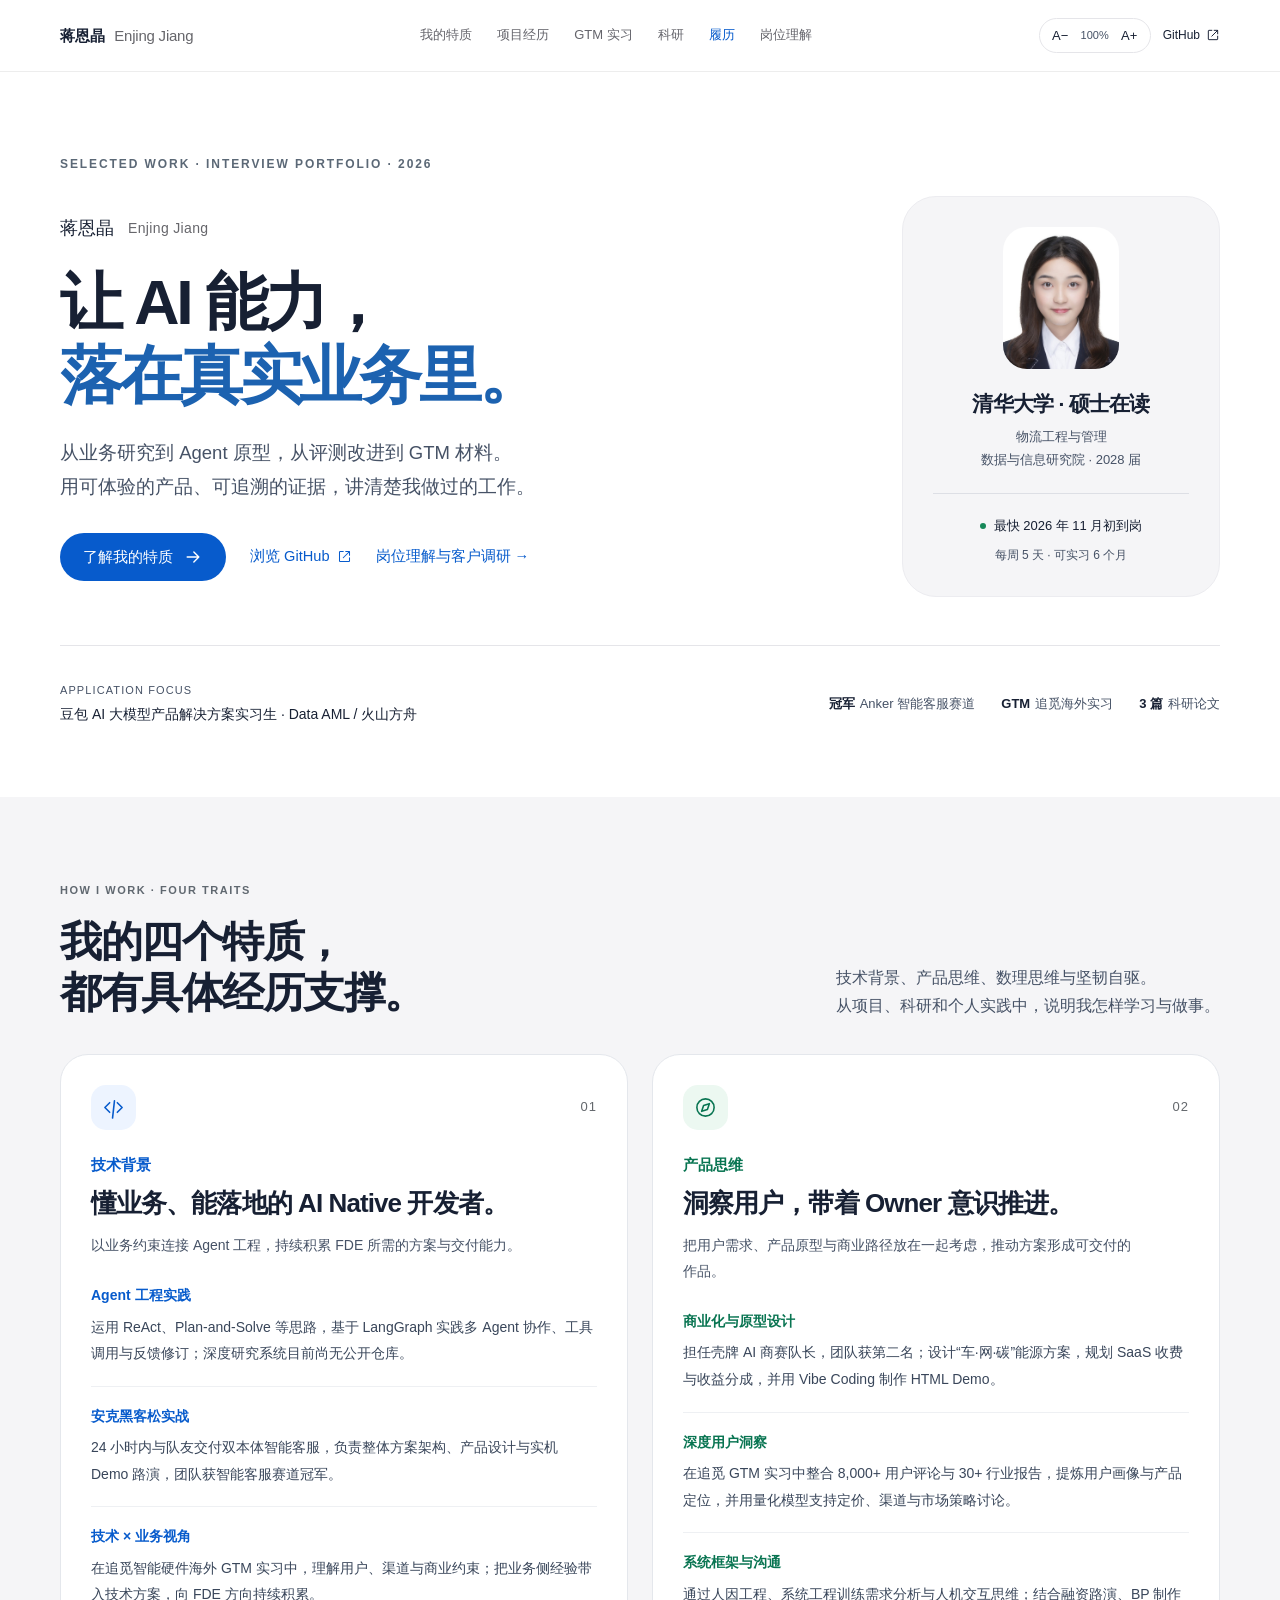
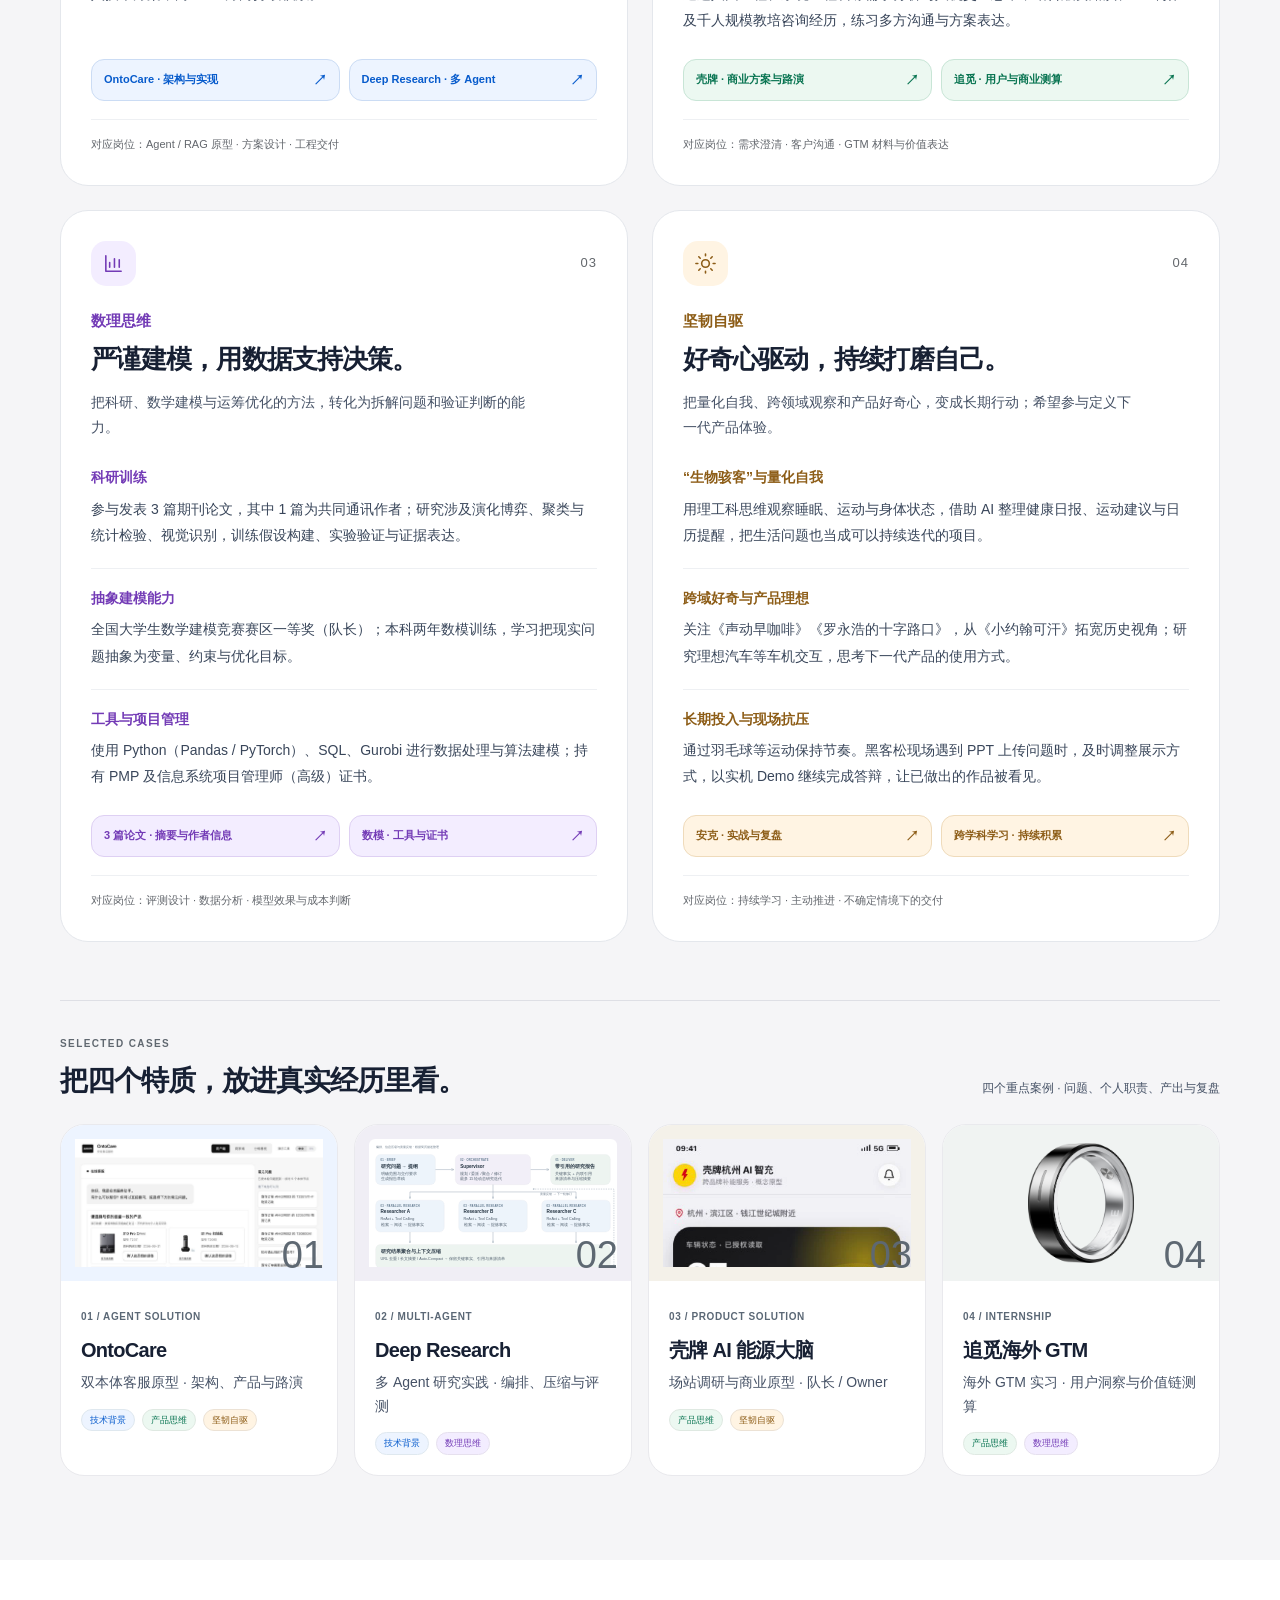
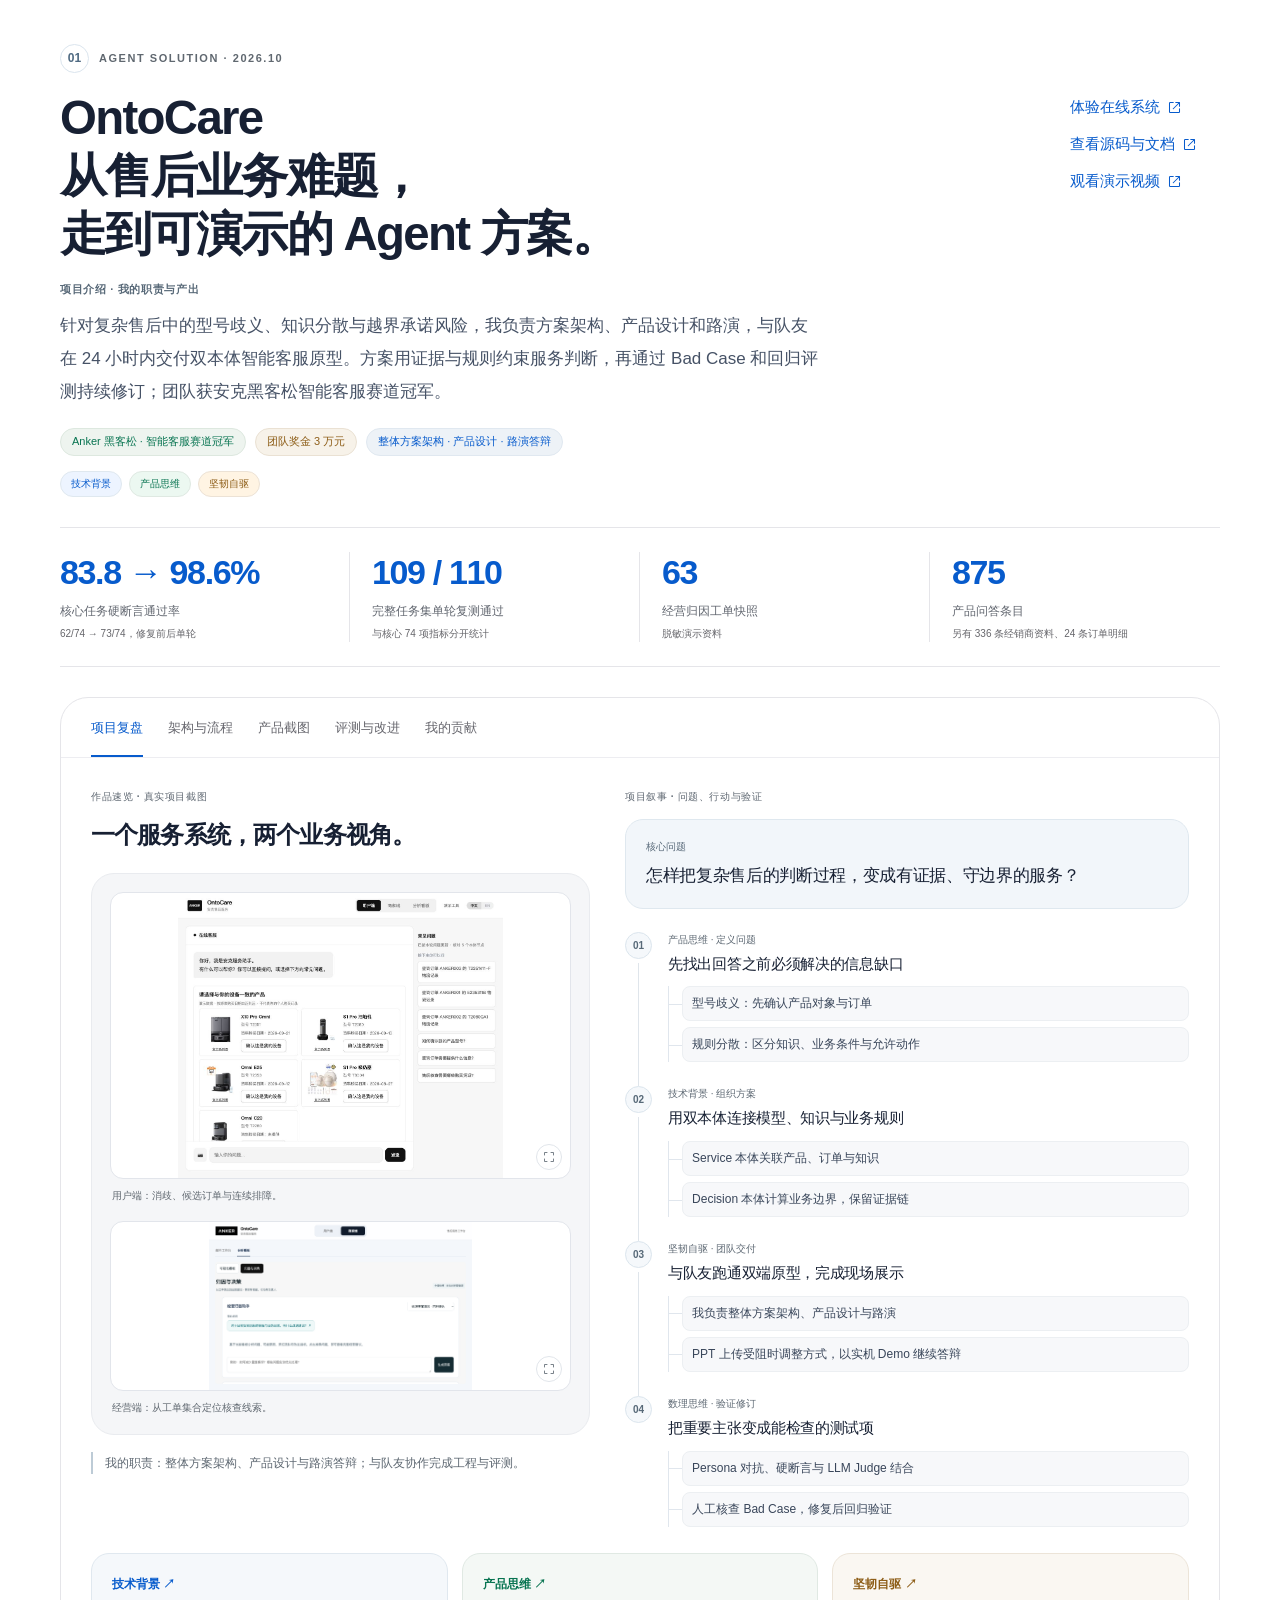
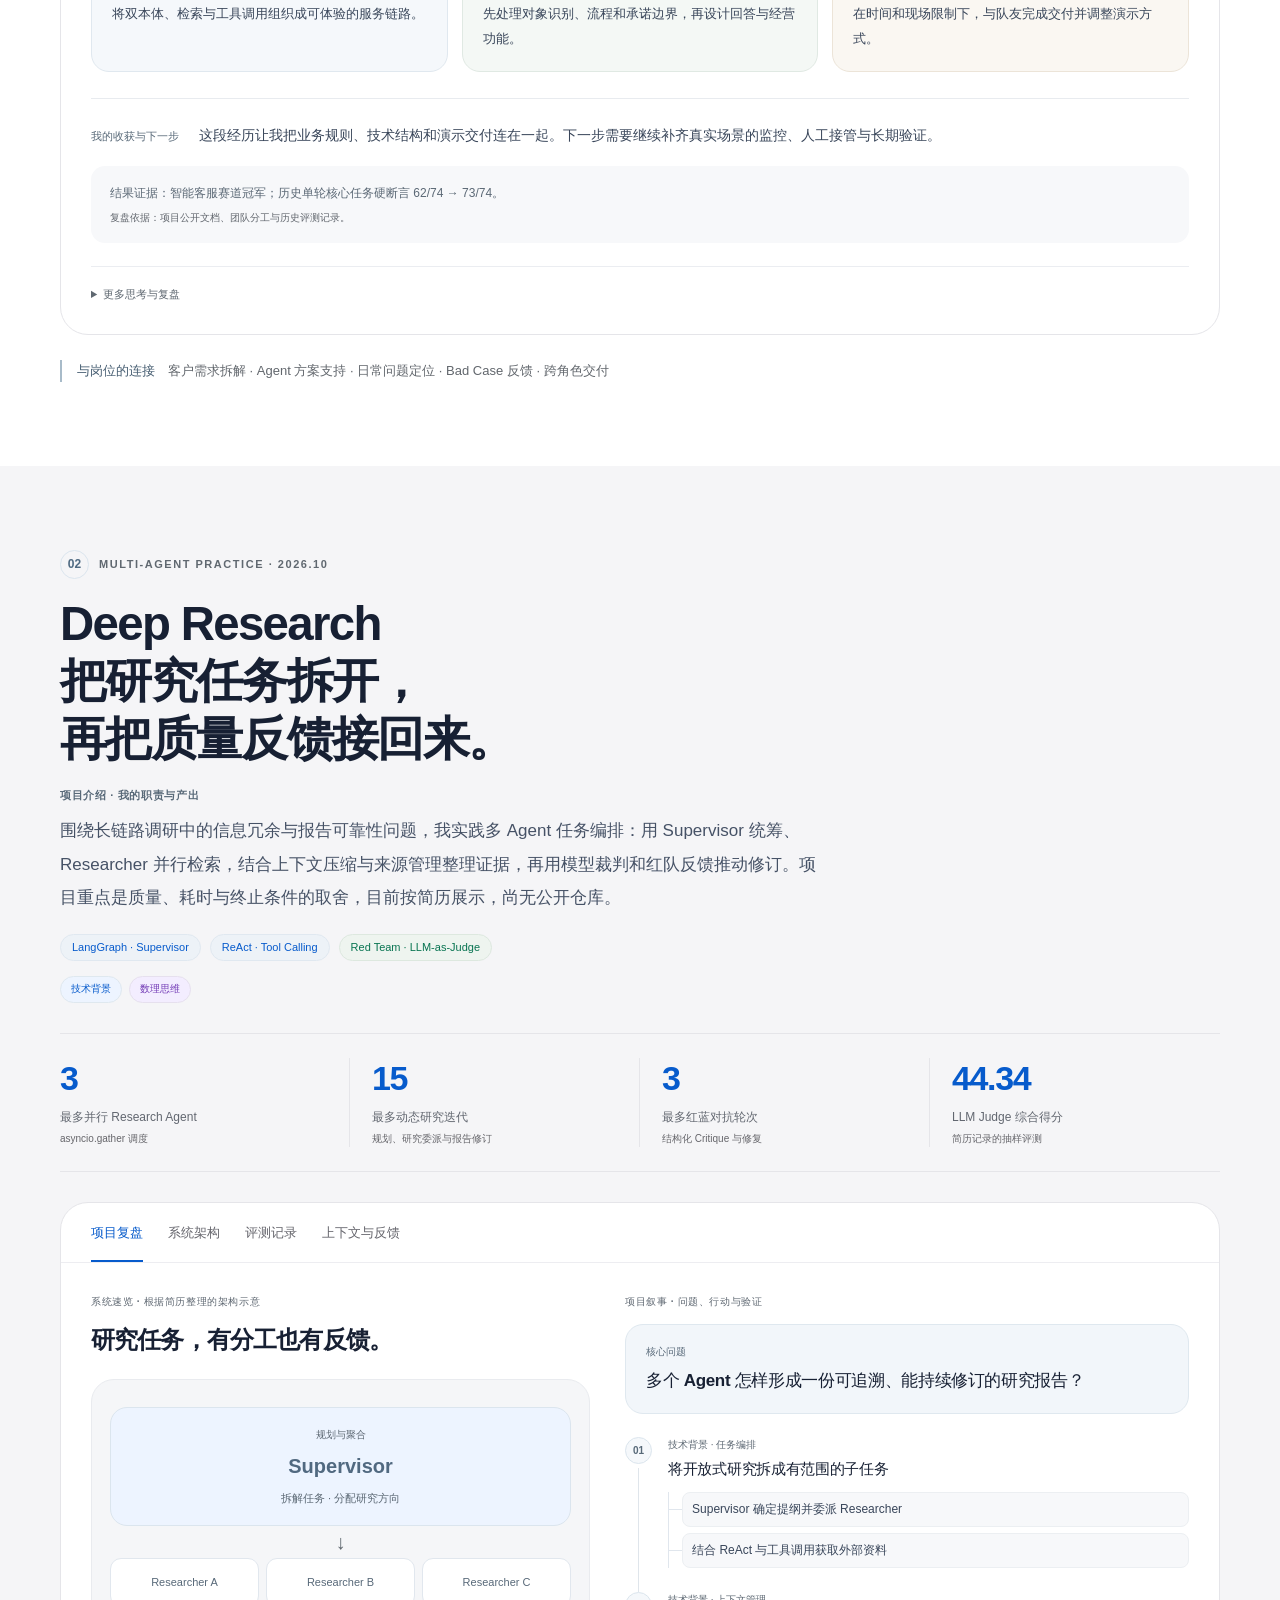
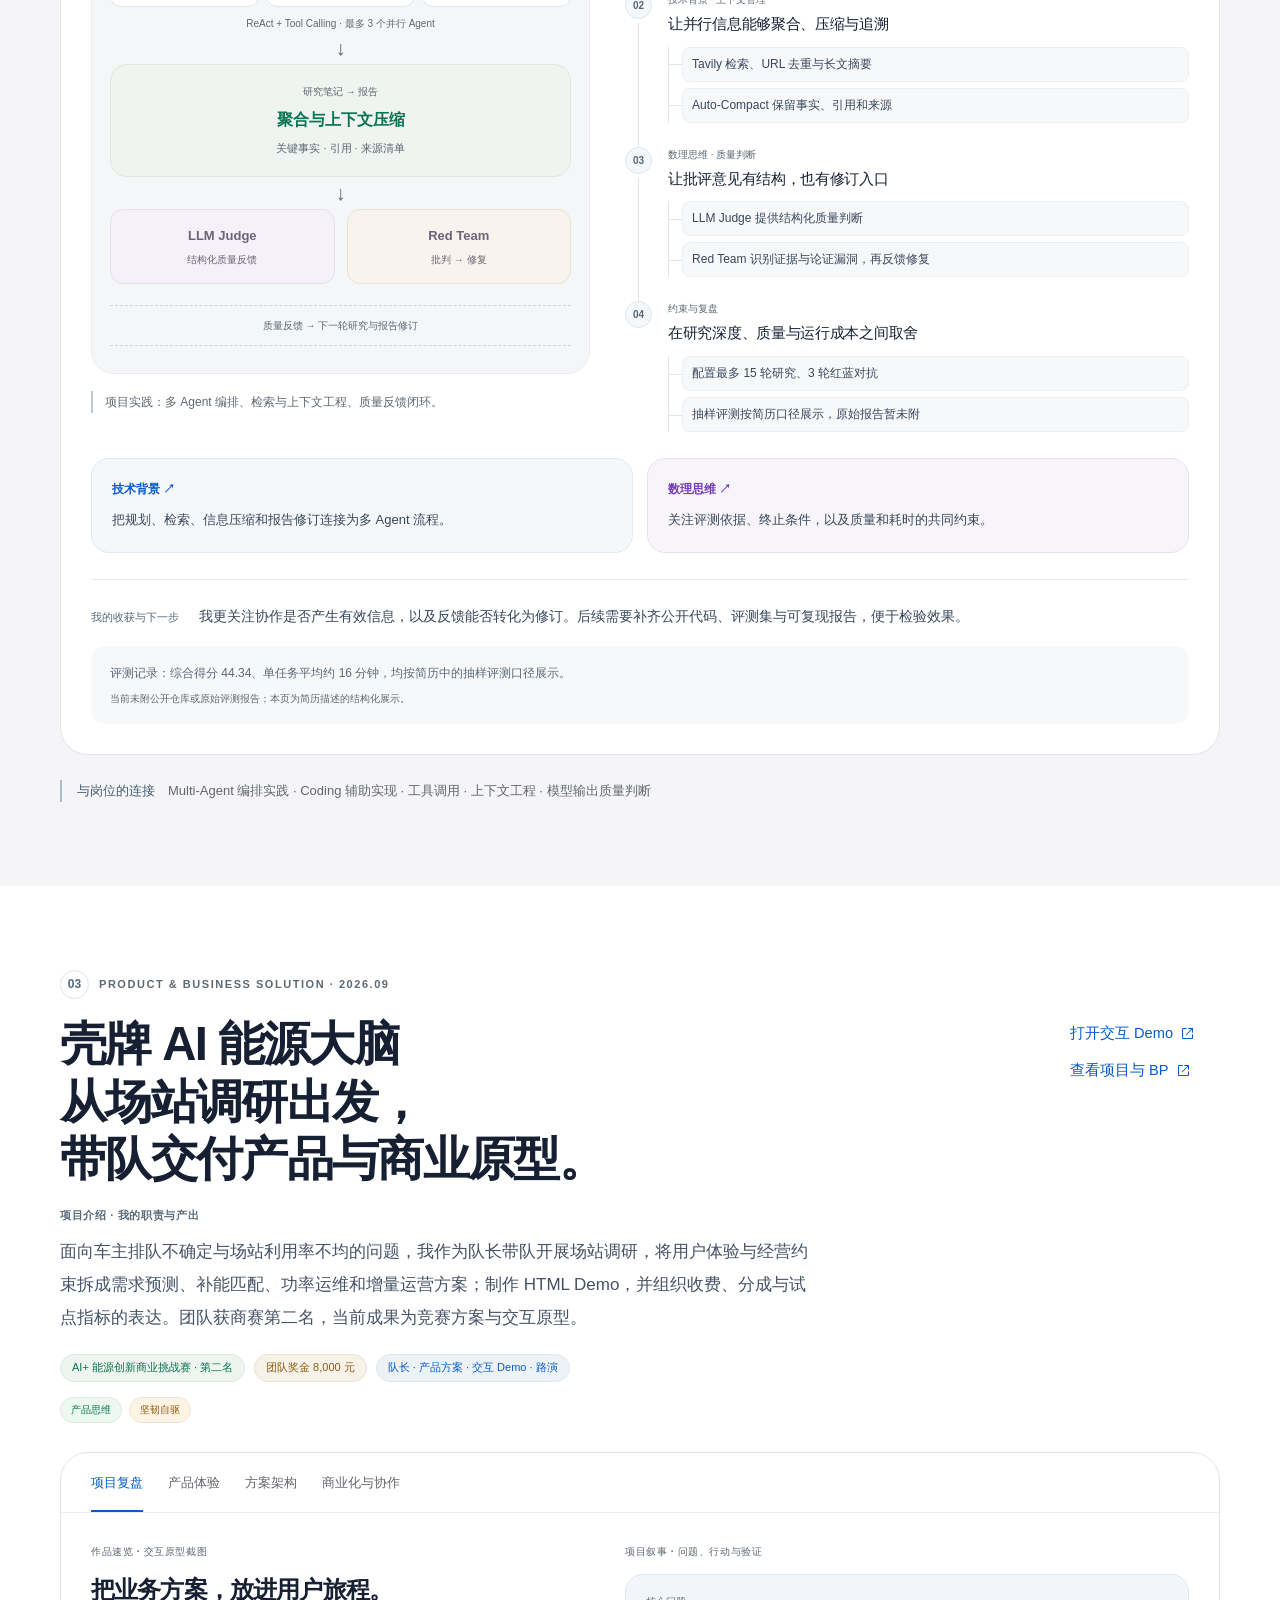
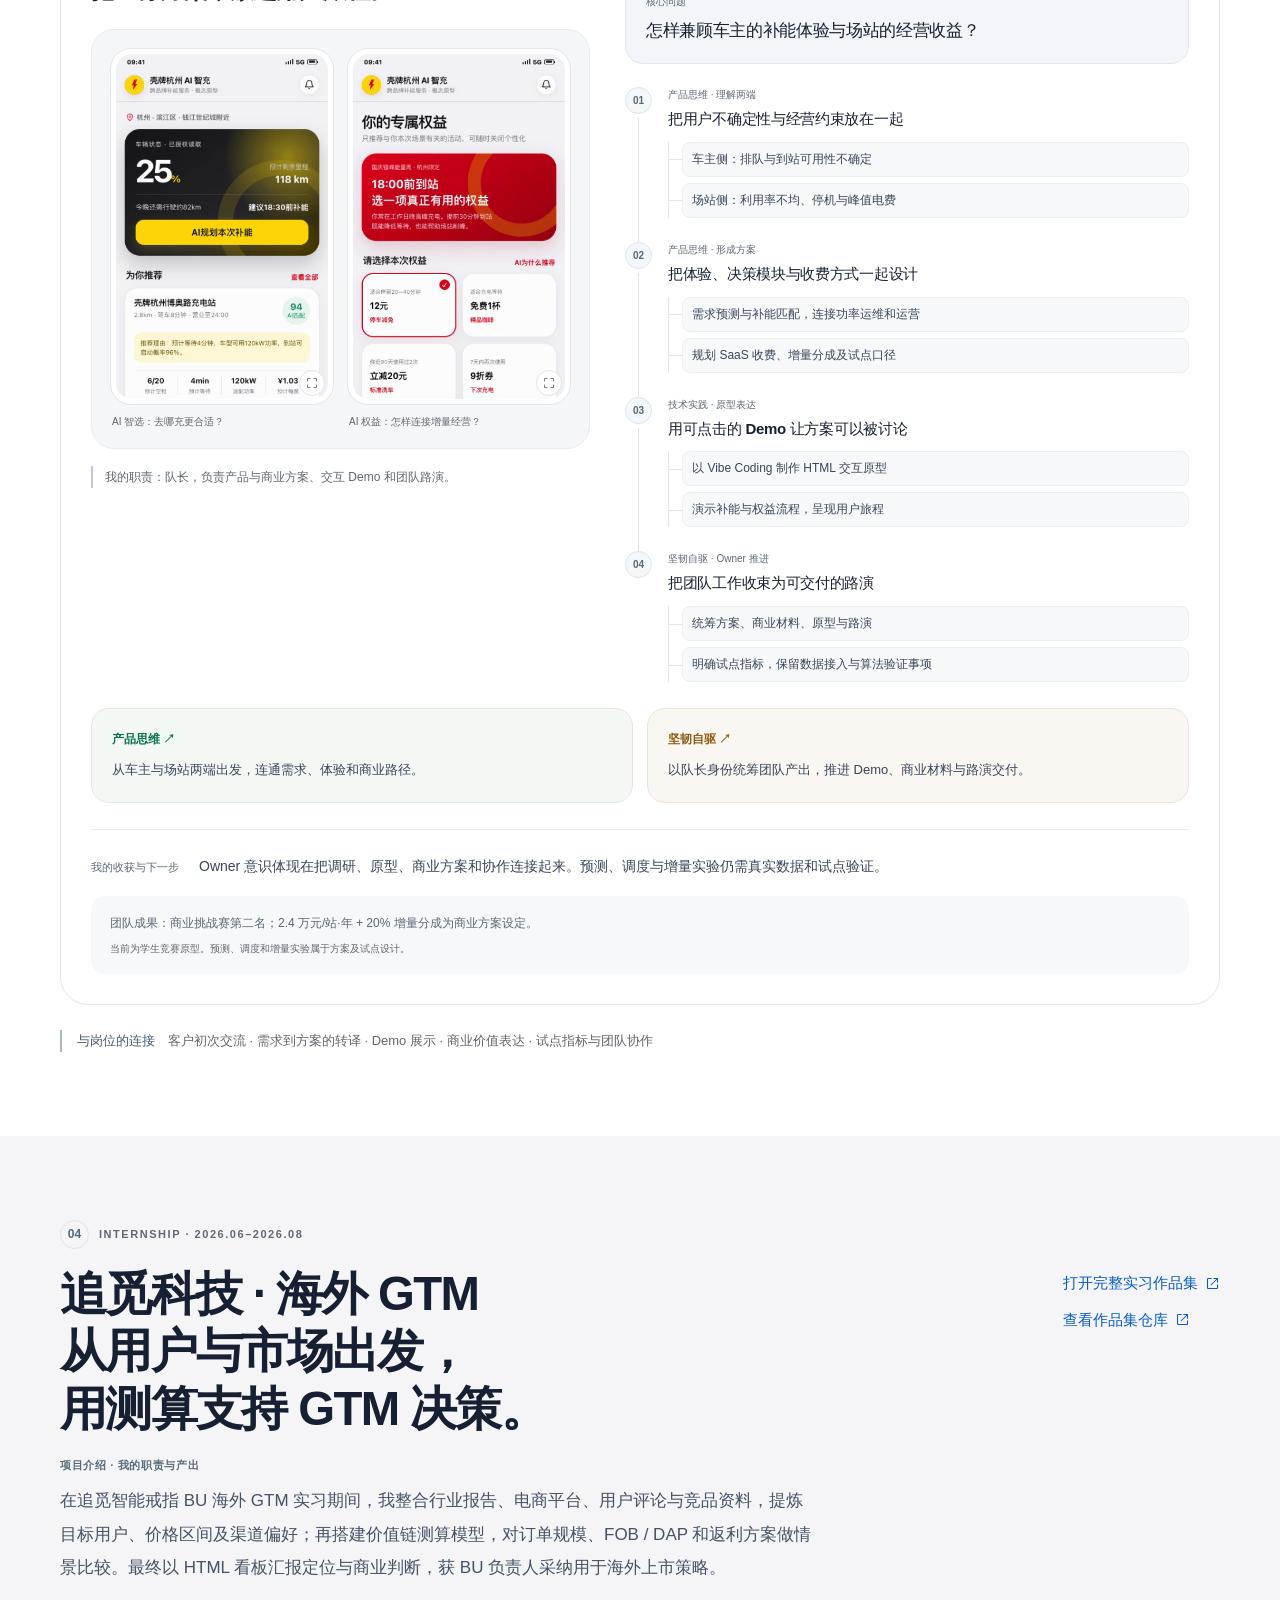
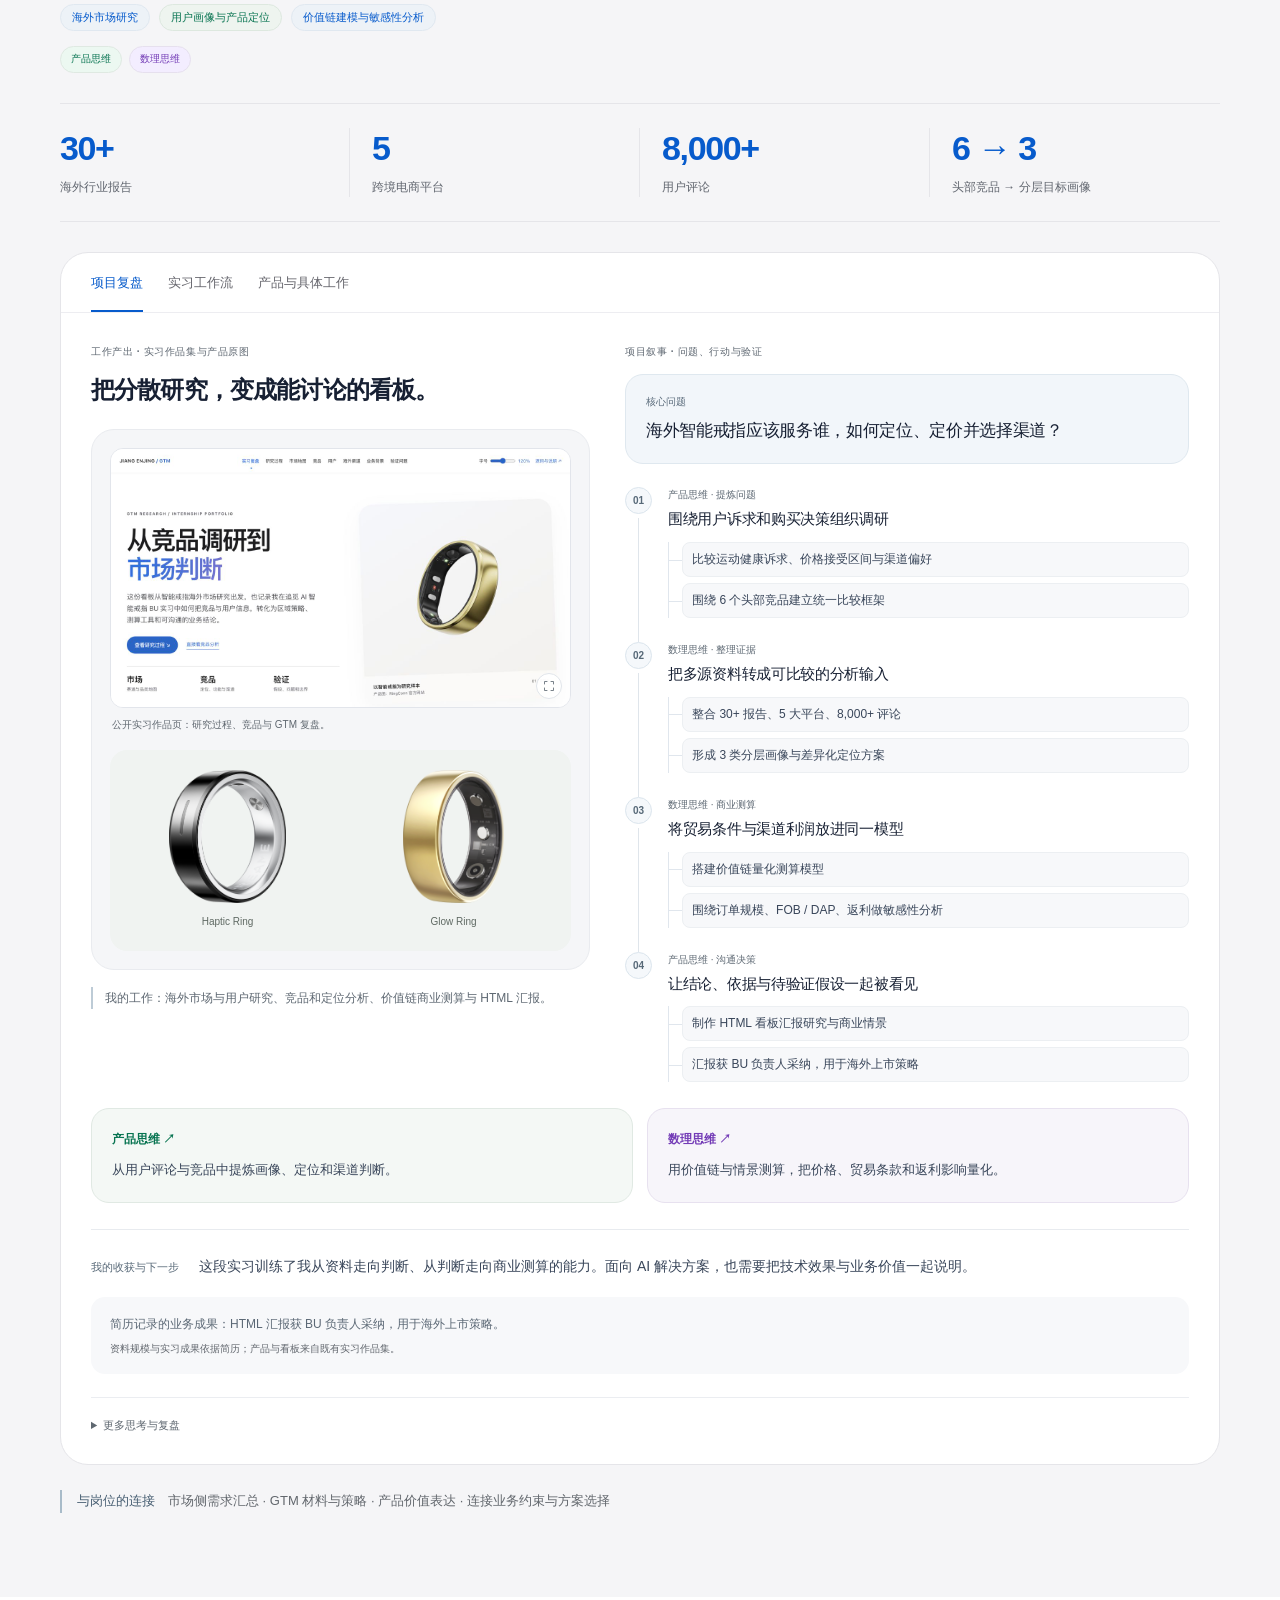
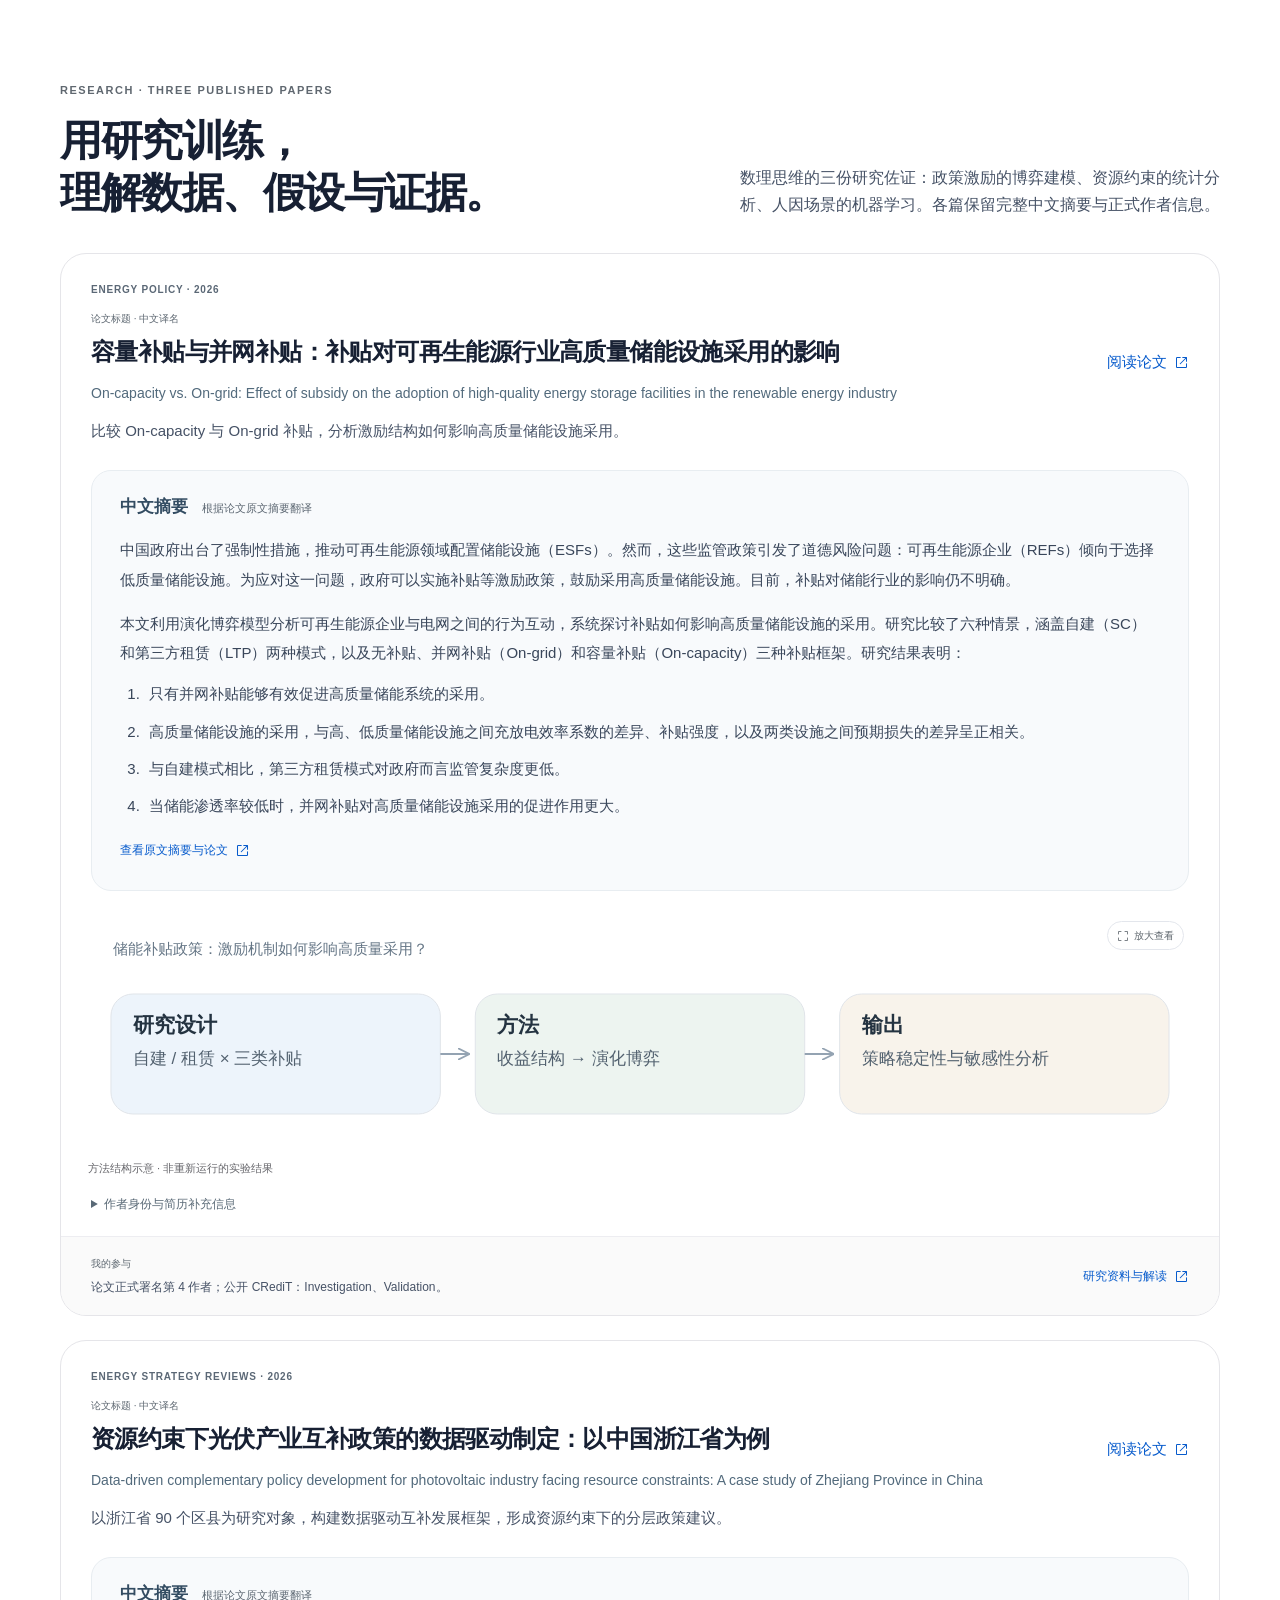
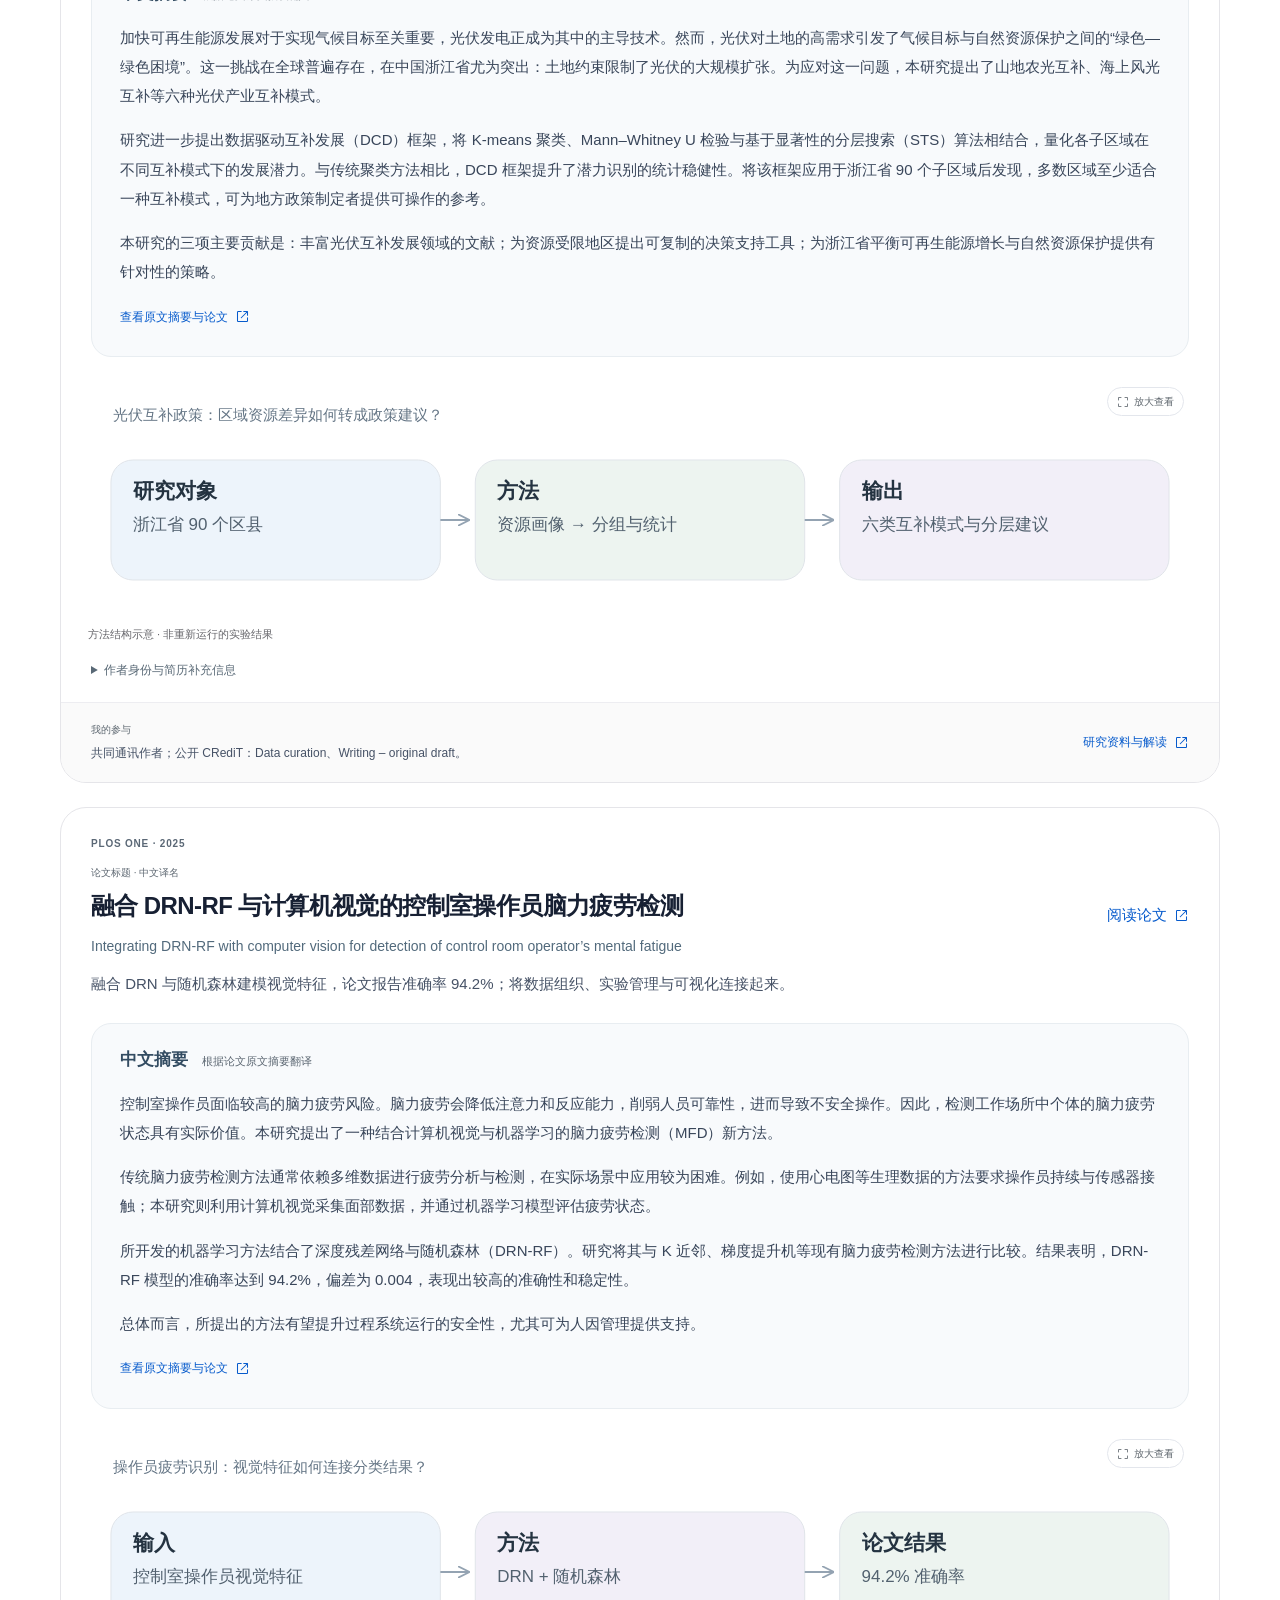
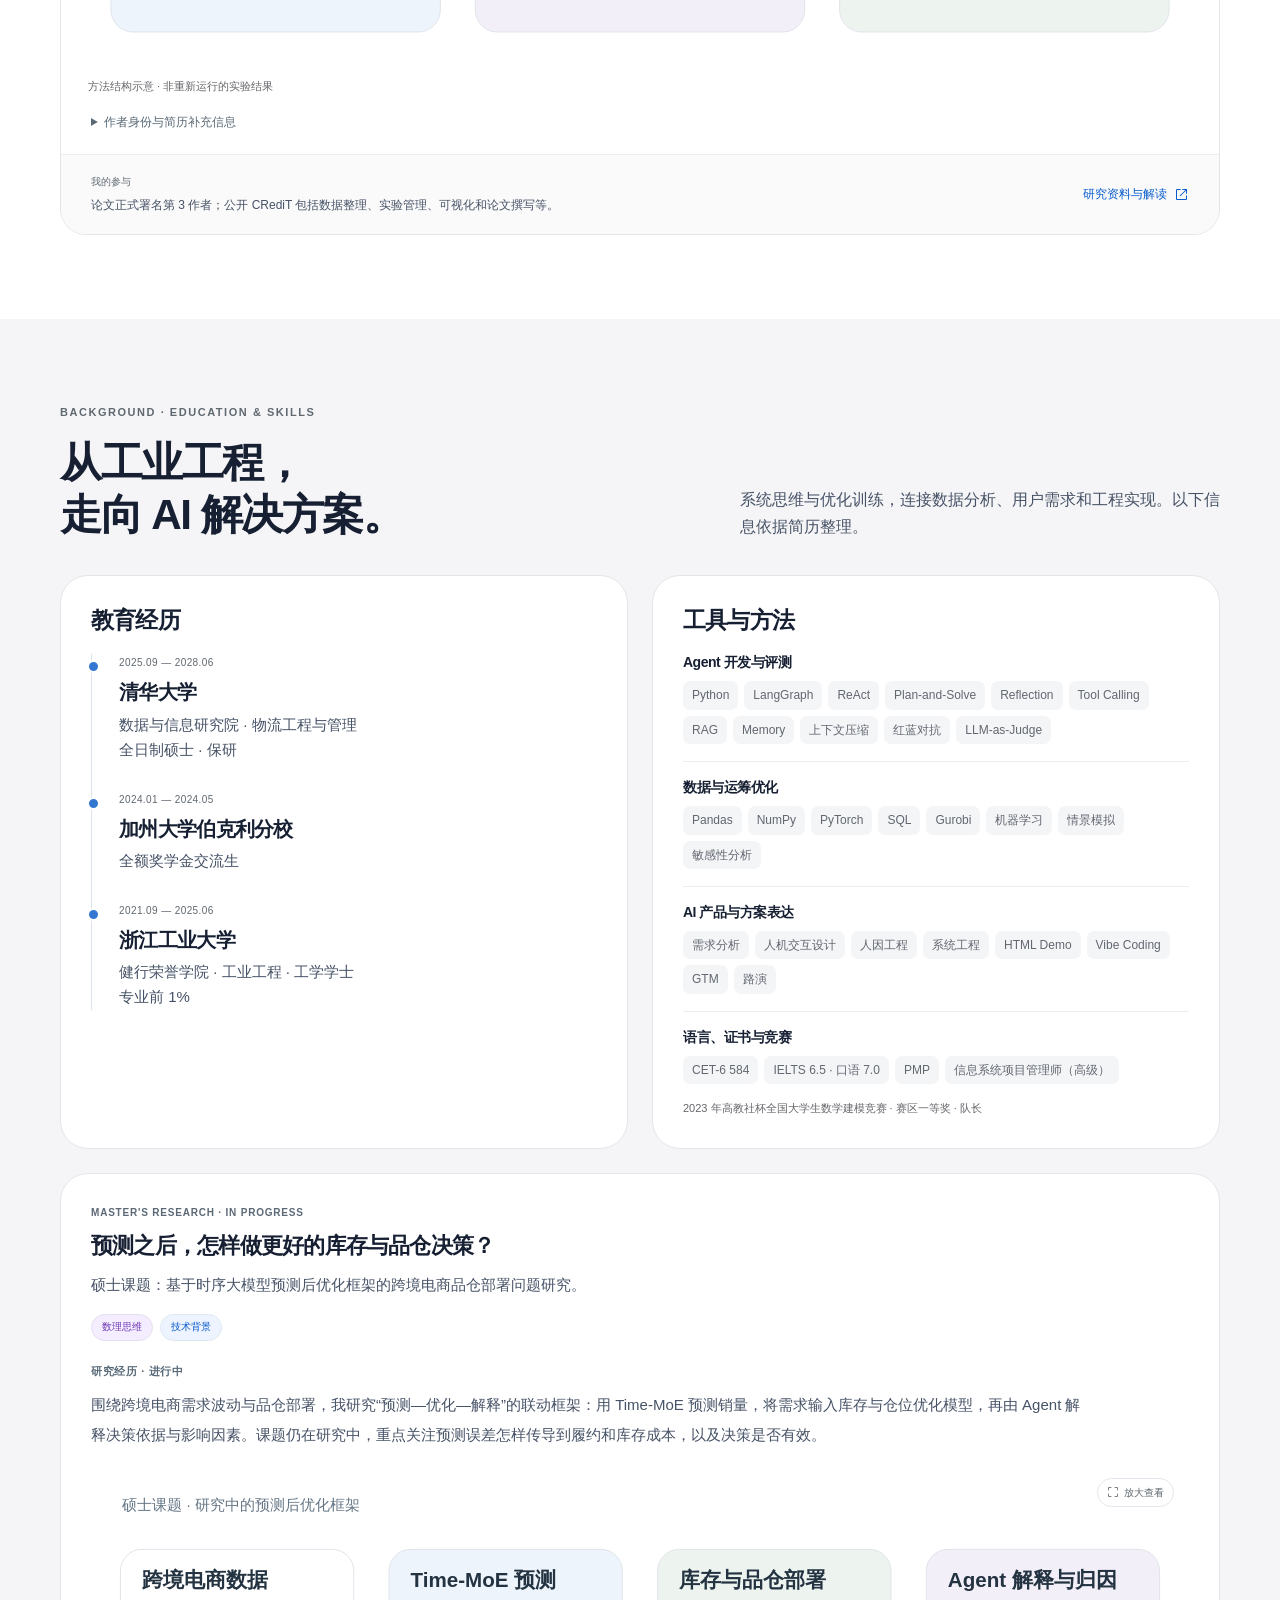
==== commit 9abaec6a: "Use deeper body text for traits and project detail readability" ====
--- a/index.html
+++ b/index.html
@@ -12,8 +12,8 @@
 .trait-grid{display:grid;grid-template-columns:repeat(2,minmax(0,1fr));gap:24px;margin-bottom:58px}
 .trait-card{--trait-accent:#075bcc;--trait-fill:#edf4ff;--trait-line:#cbdcf4;border:1px solid #e4e7ec;border-radius:28px;padding:30px;background:#fff;transition:transform .2s,box-shadow .2s}
 .trait-card.sage{--trait-accent:#087451;--trait-fill:#ecf8f1;--trait-line:#c8e5d6}.trait-card.lilac{--trait-accent:#733bb6;--trait-fill:#f3edff;--trait-line:#ded0f3}.trait-card.sand{--trait-accent:#8d5d17;--trait-fill:#fff4e3;--trait-line:#efdbbb}
-.trait-card:hover{transform:translateY(-3px);box-shadow:0 14px 32px #183e5c08}.trait-top{display:flex;align-items:center;justify-content:space-between;margin-bottom:22px}.trait-icon{width:45px;height:45px;border-radius:15px;display:flex;align-items:center;justify-content:center;background:var(--trait-fill);color:var(--trait-accent)}.trait-icon .icon{width:23px;height:23px}.trait-order{font-size:calc(13px * var(--type-scale,1));color:#63676c;letter-spacing:.08em}.trait-label{color:var(--trait-accent);font-size:calc(13px * var(--type-scale,1));font-weight:600;margin-bottom:9px}.trait-card h3{font-size:calc(26px * var(--type-scale,1));line-height:1.35;letter-spacing:-.035em}.trait-intro{font-size:calc(14px * var(--type-scale,1));line-height:1.85;margin-top:12px;max-width:450px}.trait-proof{display:grid;grid-template-columns:1fr 1fr;gap:12px;margin-top:25px}.trait-evidence{background:var(--trait-fill);border:1px solid var(--trait-line);border-radius:16px;padding:17px;display:block;color:var(--ink);transition:border-color .2s}.trait-evidence:hover{border-color:var(--trait-accent);text-decoration:none}.evidence-project{display:flex;justify-content:space-between;align-items:start;gap:9px;font-size:calc(11px * var(--type-scale,1));font-weight:600;color:var(--trait-accent);line-height:1.6}.evidence-project>span{font-size:14px}.evidence-copy{display:block;font-size:calc(13px * var(--type-scale,1));line-height:1.85;margin-top:8px;color:#5e6872}.trait-relevance{margin-top:19px;font-size:calc(11px * var(--type-scale,1));color:#63676d}.project-directory-title{border-top:1px solid #dedfe5;padding-top:34px;display:flex;justify-content:space-between;gap:25px;align-items:end;margin-bottom:26px}.project-directory-title .section-kicker{font-size:10px;margin-bottom:12px}.project-directory-title h3{font-size:calc(28px * var(--type-scale,1))}.project-directory-title p{font-size:calc(12px * var(--type-scale,1));text-align:right}
-.story-panel{padding:30px}.case-story{display:grid;grid-template-columns:minmax(0,1fr) minmax(0,1.13fr);gap:35px;align-items:start}.story-label{font-size:calc(10px * var(--type-scale,1));font-weight:550;color:#5f6872;letter-spacing:.06em;line-height:1.7}.story-proof h3{font-size:calc(24px * var(--type-scale,1));line-height:1.4;letter-spacing:-.035em;margin:13px 0 22px}.story-artifacts{background:#f5f6f8;border:1px solid #e9ebef;border-radius:23px;padding:18px;display:grid;gap:17px}.story-shot{min-width:0}.story-shot button{position:relative;display:block;width:100%;padding:0;border:1px solid #e2e5eb;border-radius:13px;background:#fff;overflow:hidden}.story-shot img{width:100%;object-fit:contain;max-height:285px}.story-shot.secondary-shot img{max-height:168px}.story-shot figcaption{font-size:calc(10px * var(--type-scale,1));line-height:1.7;padding:0 2px;margin-top:8px;color:#606870}.story-zoom{position:absolute;right:8px;bottom:8px;width:26px;height:26px;display:flex;align-items:center;justify-content:center;background:#fffffff0;border:1px solid #e1e5ea;border-radius:50%;color:#5d6872}.story-zoom .icon{width:12px;height:12px}.story-personal-role{font-size:calc(12px * var(--type-scale,1));line-height:1.85;margin-top:17px;padding-left:12px;border-left:2px solid #bdcbd6;color:#5e6872}.story-question{border:1px solid #dfe8ef;background:#f2f6fa;border-radius:18px;padding:18px 20px;margin-top:14px}.story-question>span{font-size:calc(10px * var(--type-scale,1));color:#586979;display:block;margin-bottom:7px}.story-question h4{font-size:calc(17px * var(--type-scale,1));line-height:1.65;font-weight:570;letter-spacing:-.02em}.story-steps{list-style:none;padding:0;margin:23px 0 0}.story-step{list-style:none;position:relative;padding-left:43px;padding-bottom:24px}.story-step:last-child{padding-bottom:0}.story-step:not(:last-child):before{content:"";position:absolute;left:13px;top:31px;bottom:0;width:1px;background:#dfe5eb}.step-index{position:absolute;left:0;top:0;display:flex;align-items:center;justify-content:center;width:27px;height:27px;border-radius:50%;border:1px solid #dbe5ed;color:#576978;background:#f5f8fb;font-size:calc(10px * var(--type-scale,1));font-weight:550}.step-phase{font-size:calc(10px * var(--type-scale,1));color:#5d6873;line-height:1.6;display:block;margin-bottom:4px}.step-content h4{font-size:calc(15px * var(--type-scale,1));font-weight:560;line-height:1.65;letter-spacing:-.02em}.story-leaves{list-style:none;padding:0 0 0 13px;margin:10px 0 0;display:grid;gap:6px;border-left:1px solid #e0e6ed}.story-leaves li{position:relative;padding:6px 9px;background:#f7f8fa;border:1px solid #eceff2;border-radius:8px;color:#5e6873;line-height:1.75;font-size:calc(12px * var(--type-scale,1))}.story-leaves li:before{content:"";position:absolute;width:13px;height:1px;background:#e0e6ed;left:-14px;top:50%}.story-takeaway{display:flex;gap:20px;align-items:baseline;border-top:1px solid #e8ebef;padding-top:24px;margin-top:26px}.story-takeaway>span{color:#586978;font-size:calc(11px * var(--type-scale,1));white-space:nowrap}.story-takeaway p{font-size:calc(14px * var(--type-scale,1));color:#596976;line-height:1.8}.story-proof-note{margin-top:17px;padding:16px 19px;background:#f7f8fa;border-radius:14px}.story-proof-note p{font-size:calc(12px * var(--type-scale,1));color:#5b6875;line-height:1.85}.story-proof-note small{font-size:calc(10px * var(--type-scale,1));color:#62676e;display:block;line-height:1.8;margin-top:5px}.story-extra{border-top:1px solid #ebedf1;padding-top:18px;margin-top:23px}.story-extra summary{font-size:calc(11px * var(--type-scale,1));color:#5f6871;cursor:pointer}.story-extra .insight-grid{margin-top:18px}.story-extra .insight{padding:19px}.story-extra .insight h4{font-size:calc(15px * var(--type-scale,1))}.story-extra .insight p{font-size:calc(12px * var(--type-scale,1))}
+.trait-card:hover{transform:translateY(-3px);box-shadow:0 14px 32px #183e5c08}.trait-top{display:flex;align-items:center;justify-content:space-between;margin-bottom:22px}.trait-icon{width:45px;height:45px;border-radius:15px;display:flex;align-items:center;justify-content:center;background:var(--trait-fill);color:var(--trait-accent)}.trait-icon .icon{width:23px;height:23px}.trait-order{font-size:calc(13px * var(--type-scale,1));color:#63676c;letter-spacing:.08em}.trait-label{color:var(--trait-accent);font-size:calc(13px * var(--type-scale,1));font-weight:600;margin-bottom:9px}.trait-card h3{font-size:calc(26px * var(--type-scale,1));line-height:1.35;letter-spacing:-.035em}.trait-intro{font-size:calc(14px * var(--type-scale,1));line-height:1.85;margin-top:12px;max-width:450px}.trait-proof{display:grid;grid-template-columns:1fr 1fr;gap:12px;margin-top:25px}.trait-evidence{background:var(--trait-fill);border:1px solid var(--trait-line);border-radius:16px;padding:17px;display:block;color:var(--ink);transition:border-color .2s}.trait-evidence:hover{border-color:var(--trait-accent);text-decoration:none}.evidence-project{display:flex;justify-content:space-between;align-items:start;gap:9px;font-size:calc(11px * var(--type-scale,1));font-weight:600;color:var(--trait-accent);line-height:1.6}.evidence-project>span{font-size:14px}.evidence-copy{display:block;font-size:calc(13px * var(--type-scale,1));line-height:1.85;margin-top:8px;color:#39465a}.trait-relevance{margin-top:19px;font-size:calc(11px * var(--type-scale,1));color:#63676d}.project-directory-title{border-top:1px solid #dedfe5;padding-top:34px;display:flex;justify-content:space-between;gap:25px;align-items:end;margin-bottom:26px}.project-directory-title .section-kicker{font-size:10px;margin-bottom:12px}.project-directory-title h3{font-size:calc(28px * var(--type-scale,1))}.project-directory-title p{font-size:calc(12px * var(--type-scale,1));text-align:right}
+.story-panel{padding:30px}.case-story{display:grid;grid-template-columns:minmax(0,1fr) minmax(0,1.13fr);gap:35px;align-items:start}.story-label{font-size:calc(10px * var(--type-scale,1));font-weight:550;color:#5f6872;letter-spacing:.06em;line-height:1.7}.story-proof h3{font-size:calc(24px * var(--type-scale,1));line-height:1.4;letter-spacing:-.035em;margin:13px 0 22px}.story-artifacts{background:#f5f6f8;border:1px solid #e9ebef;border-radius:23px;padding:18px;display:grid;gap:17px}.story-shot{min-width:0}.story-shot button{position:relative;display:block;width:100%;padding:0;border:1px solid #e2e5eb;border-radius:13px;background:#fff;overflow:hidden}.story-shot img{width:100%;object-fit:contain;max-height:285px}.story-shot.secondary-shot img{max-height:168px}.story-shot figcaption{font-size:calc(10px * var(--type-scale,1));line-height:1.7;padding:0 2px;margin-top:8px;color:#606870}.story-zoom{position:absolute;right:8px;bottom:8px;width:26px;height:26px;display:flex;align-items:center;justify-content:center;background:#fffffff0;border:1px solid #e1e5ea;border-radius:50%;color:#5d6872}.story-zoom .icon{width:12px;height:12px}.story-personal-role{font-size:calc(12px * var(--type-scale,1));line-height:1.85;margin-top:17px;padding-left:12px;border-left:2px solid #bdcbd6;color:#5e6872}.story-question{border:1px solid #dfe8ef;background:#f2f6fa;border-radius:18px;padding:18px 20px;margin-top:14px}.story-question>span{font-size:calc(10px * var(--type-scale,1));color:#586979;display:block;margin-bottom:7px}.story-question h4{font-size:calc(17px * var(--type-scale,1));line-height:1.65;font-weight:570;letter-spacing:-.02em}.story-steps{list-style:none;padding:0;margin:23px 0 0}.story-step{list-style:none;position:relative;padding-left:43px;padding-bottom:24px}.story-step:last-child{padding-bottom:0}.story-step:not(:last-child):before{content:"";position:absolute;left:13px;top:31px;bottom:0;width:1px;background:#dfe5eb}.step-index{position:absolute;left:0;top:0;display:flex;align-items:center;justify-content:center;width:27px;height:27px;border-radius:50%;border:1px solid #dbe5ed;color:#576978;background:#f5f8fb;font-size:calc(10px * var(--type-scale,1));font-weight:550}.step-phase{font-size:calc(10px * var(--type-scale,1));color:#5d6873;line-height:1.6;display:block;margin-bottom:4px}.step-content h4{font-size:calc(15px * var(--type-scale,1));font-weight:560;line-height:1.65;letter-spacing:-.02em}.story-leaves{list-style:none;padding:0 0 0 13px;margin:10px 0 0;display:grid;gap:6px;border-left:1px solid #e0e6ed}.story-leaves li{position:relative;padding:6px 9px;background:#f7f8fa;border:1px solid #eceff2;border-radius:8px;color:#39465a;line-height:1.75;font-size:calc(12px * var(--type-scale,1))}.story-leaves li:before{content:"";position:absolute;width:13px;height:1px;background:#e0e6ed;left:-14px;top:50%}.story-takeaway{display:flex;gap:20px;align-items:baseline;border-top:1px solid #e8ebef;padding-top:24px;margin-top:26px}.story-takeaway>span{color:#586978;font-size:calc(11px * var(--type-scale,1));white-space:nowrap}.story-takeaway p{font-size:calc(14px * var(--type-scale,1));color:#39465a;line-height:1.8}.story-proof-note{margin-top:17px;padding:16px 19px;background:#f7f8fa;border-radius:14px}.story-proof-note p{font-size:calc(12px * var(--type-scale,1));color:#5b6875;line-height:1.85}.story-proof-note small{font-size:calc(10px * var(--type-scale,1));color:#62676e;display:block;line-height:1.8;margin-top:5px}.story-extra{border-top:1px solid #ebedf1;padding-top:18px;margin-top:23px}.story-extra summary{font-size:calc(11px * var(--type-scale,1));color:#5f6871;cursor:pointer}.story-extra .insight-grid{margin-top:18px}.story-extra .insight{padding:19px}.story-extra .insight h4{font-size:calc(15px * var(--type-scale,1))}.story-extra .insight p{font-size:calc(12px * var(--type-scale,1))}
 .story-phone-pair{display:grid;grid-template-columns:1fr 1fr;gap:13px}.story-phone-pair .story-shot img{height:345px;max-height:none;object-fit:cover;object-position:top}.story-phone-pair .story-shot button{border-radius:21px;padding:5px;background:#fff}.story-phone-pair .story-shot img{border-radius:16px}.story-ring-pair{display:grid;grid-template-columns:1fr 1fr;gap:15px;background:#f0f3f1;border-radius:17px;padding:20px 12px}.story-ring-pair img{height:133px;width:100%;object-fit:contain}.story-ring-pair figcaption{text-align:center;font-size:calc(10px * var(--type-scale,1));color:#5f6963}.gtm-proof img{max-height:none}.research-mini{padding:9px 0;text-align:center}.mini-node{border:1px solid #dbe5ee;border-radius:17px;background:#edf4ff;padding:18px 12px}.mini-node>span{display:block;font-size:calc(10px * var(--type-scale,1));color:#5d6873}.mini-node strong{display:block;font-size:calc(20px * var(--type-scale,1));margin:6px 0;color:#516980}.mini-node small{display:block;font-size:calc(11px * var(--type-scale,1));color:#5b6874}.mini-node.compact-node{background:#eff4f0;border-color:#dfe8e1}.compact-node strong{font-size:calc(16px * var(--type-scale,1));color:#087451}.mini-connector{height:32px;display:flex;align-items:center;justify-content:center;color:#60686f;font-size:20px}.parallel-nodes{display:grid;grid-template-columns:repeat(3,minmax(0,1fr));gap:7px}.parallel-nodes>div{border:1px solid #e1e7ee;background:#fff;border-radius:11px;padding:14px 4px;color:#586979;font-size:calc(11px * var(--type-scale,1))}.parallel-note{font-size:calc(10px * var(--type-scale,1));margin-top:8px;color:#60686f}.quality-nodes{display:grid;grid-template-columns:1fr 1fr;gap:12px}.quality-nodes>div{border:1px solid #e6e1ed;background:#f4f1f8;border-radius:13px;padding:15px 6px}.quality-nodes>div:last-child{background:#f8f4ed;border-color:#eae2d7}.quality-nodes strong{font-size:calc(13px * var(--type-scale,1));color:#6d637a;display:block}.quality-nodes small{font-size:calc(10px * var(--type-scale,1));color:#6b6473;display:block;margin-top:4px}.feedback-note{border-top:1px dashed #c9d5df;border-bottom:1px dashed #c9d5df;padding:11px 7px;margin-top:21px;color:#5b6874;font-size:calc(10px * var(--type-scale,1))}
 @media(max-width:1050px){.trait-card{padding:25px}.trait-card h3{font-size:calc(23px * var(--type-scale,1))}.trait-proof{grid-template-columns:1fr}.trait-evidence{padding:14px 16px}.case-story{gap:24px;grid-template-columns:minmax(0,1fr) minmax(0,1.1fr)}.story-panel{padding:25px}.story-artifacts{padding:13px}.story-proof h3{font-size:calc(21px * var(--type-scale,1))}.story-phone-pair{gap:9px}.story-phone-pair .story-shot img{height:300px}.story-step{padding-left:37px}.parallel-nodes>div{font-size:calc(9px * var(--type-scale,1))}}
 @media(max-width:760px){.trait-grid{grid-template-columns:1fr;gap:17px;margin-bottom:36px}.trait-card{padding:25px 22px;border-radius:24px}.trait-top{margin-bottom:17px}.trait-icon{width:39px;height:39px;border-radius:13px}.trait-card h3{font-size:calc(23px * var(--type-scale,1))}.trait-intro{font-size:calc(13px * var(--type-scale,1))}.trait-proof{margin-top:20px;gap:10px}.evidence-copy{font-size:calc(13px * var(--type-scale,1))}.trait-relevance{font-size:calc(10px * var(--type-scale,1))}.project-directory-title{display:block;padding-top:28px}.project-directory-title h3{font-size:calc(24px * var(--type-scale,1))}.project-directory-title p{text-align:left;margin-top:13px;font-size:calc(11px * var(--type-scale,1))}.case-story{grid-template-columns:1fr;gap:29px}.story-panel{padding:22px 17px}.story-label{font-size:calc(10px * var(--type-scale,1))}.story-proof h3{font-size:calc(22px * var(--type-scale,1));margin:12px 0 18px}.story-artifacts{padding:13px;border-radius:18px;gap:15px}.story-shot img{max-height:250px}.story-shot.secondary-shot img{max-height:148px}.story-personal-role{font-size:calc(11px * var(--type-scale,1));margin-top:14px}.story-question{margin-top:12px;padding:17px}.story-question h4{font-size:calc(16px * var(--type-scale,1))}.story-step{padding-left:38px;padding-bottom:23px}.step-content h4{font-size:calc(15px * var(--type-scale,1))}.story-leaves li{font-size:calc(12px * var(--type-scale,1));padding:6px 8px}.story-takeaway{display:block;margin-top:23px;padding-top:20px}.story-takeaway p{font-size:calc(13px * var(--type-scale,1));margin-top:9px}.story-proof-note{padding:15px}.story-proof-note p{font-size:calc(11px * var(--type-scale,1))}.story-proof-note small{font-size:calc(10px * var(--type-scale,1))}.story-phone-pair .story-shot img{height:279px}.story-phone-pair{gap:10px}.story-ring-pair img{height:119px}.parallel-nodes>div{font-size:calc(9px * var(--type-scale,1));padding:14px 3px}.story-extra .insight-grid{gap:10px}.story-extra .insight p{font-size:calc(12px * var(--type-scale,1))}}
@@ -28,7 +28,7 @@
 .abstract-heading{display:flex;align-items:baseline;gap:14px;flex-wrap:wrap;margin-bottom:18px}
 .abstract-heading h4{font-size:calc(17px * var(--type-scale,1));color:#334c62;letter-spacing:0}
 .abstract-heading span{font-size:calc(11px * var(--type-scale,1));color:#5d6873}
-.paper-abstract p,.paper-abstract li{font-size:calc(15px * var(--type-scale,1));line-height:1.95;color:#4d5660}
+.paper-abstract p,.paper-abstract li{font-size:calc(15px * var(--type-scale,1));line-height:1.95;color:#39465a}
 .paper-abstract p+p{margin-top:15px}
 .paper-abstract ol{margin:12px 0 0;padding-left:24px}
 .paper-abstract li{padding-left:5px}
@@ -48,7 +48,7 @@
 .trait-detail-list{list-style:none;padding:0;margin:25px 0 0}
 .trait-detail-list li+li{margin-top:19px;padding-top:18px;border-top:1px solid #eef0f3}
 .trait-detail-list h4{font-size:calc(14px * var(--type-scale,1));color:var(--trait-accent);font-weight:600;line-height:1.6;letter-spacing:0;margin-bottom:7px}
-.trait-detail-list p{font-size:calc(14px * var(--type-scale,1));color:#5e6872;line-height:1.9}
+.trait-detail-list p{font-size:calc(14px * var(--type-scale,1));color:#39465a;line-height:1.9}
 .trait-card{display:flex;flex-direction:column}
 .trait-card .trait-proof{display:flex;flex-wrap:wrap;gap:9px;margin-top:auto;padding-top:25px}
 .trait-card .trait-evidence{padding:9px 12px;border-radius:13px;flex:1 1 185px}
@@ -64,7 +64,7 @@
 .case-strength{background:#f5f8fb;border:1px solid #e0e8ef;border-radius:18px;padding:20px;color:#075bcc;transition:border-color .2s}
 .case-strength:hover{border-color:#b7cbdc;text-decoration:none}.case-strength.sage{background:#f4f8f5;border-color:#e0e9e3;color:#087451}.case-strength.lilac{background:#f7f5fa;border-color:#e7e1ef;color:#733bb6}.case-strength.sand{background:#faf7f2;border-color:#ece4d8;color:#8d5d17}
 .strength-name{display:block;font-size:calc(12px * var(--type-scale,1));font-weight:600;margin-bottom:8px}
-.case-strength p{font-size:calc(13px * var(--type-scale,1));line-height:1.9;color:#5f6872}
+.case-strength p{font-size:calc(13px * var(--type-scale,1));line-height:1.9;color:#39465a}
 .supplement-project .case-trait-tags{margin-top:17px}.supplement-project .project-summary{margin-top:17px}
 .thesis>.case-trait-tags{margin-top:17px}
 @media(max-width:760px){.case-strengths{grid-template-columns:1fr;gap:11px;margin-top:22px}.case-strength{padding:18px 20px}.case-strength p{font-size:calc(12px * var(--type-scale,1))}.case-trait-tags{gap:6px}.case-trait-tag{font-size:calc(10px * var(--type-scale,1))}}
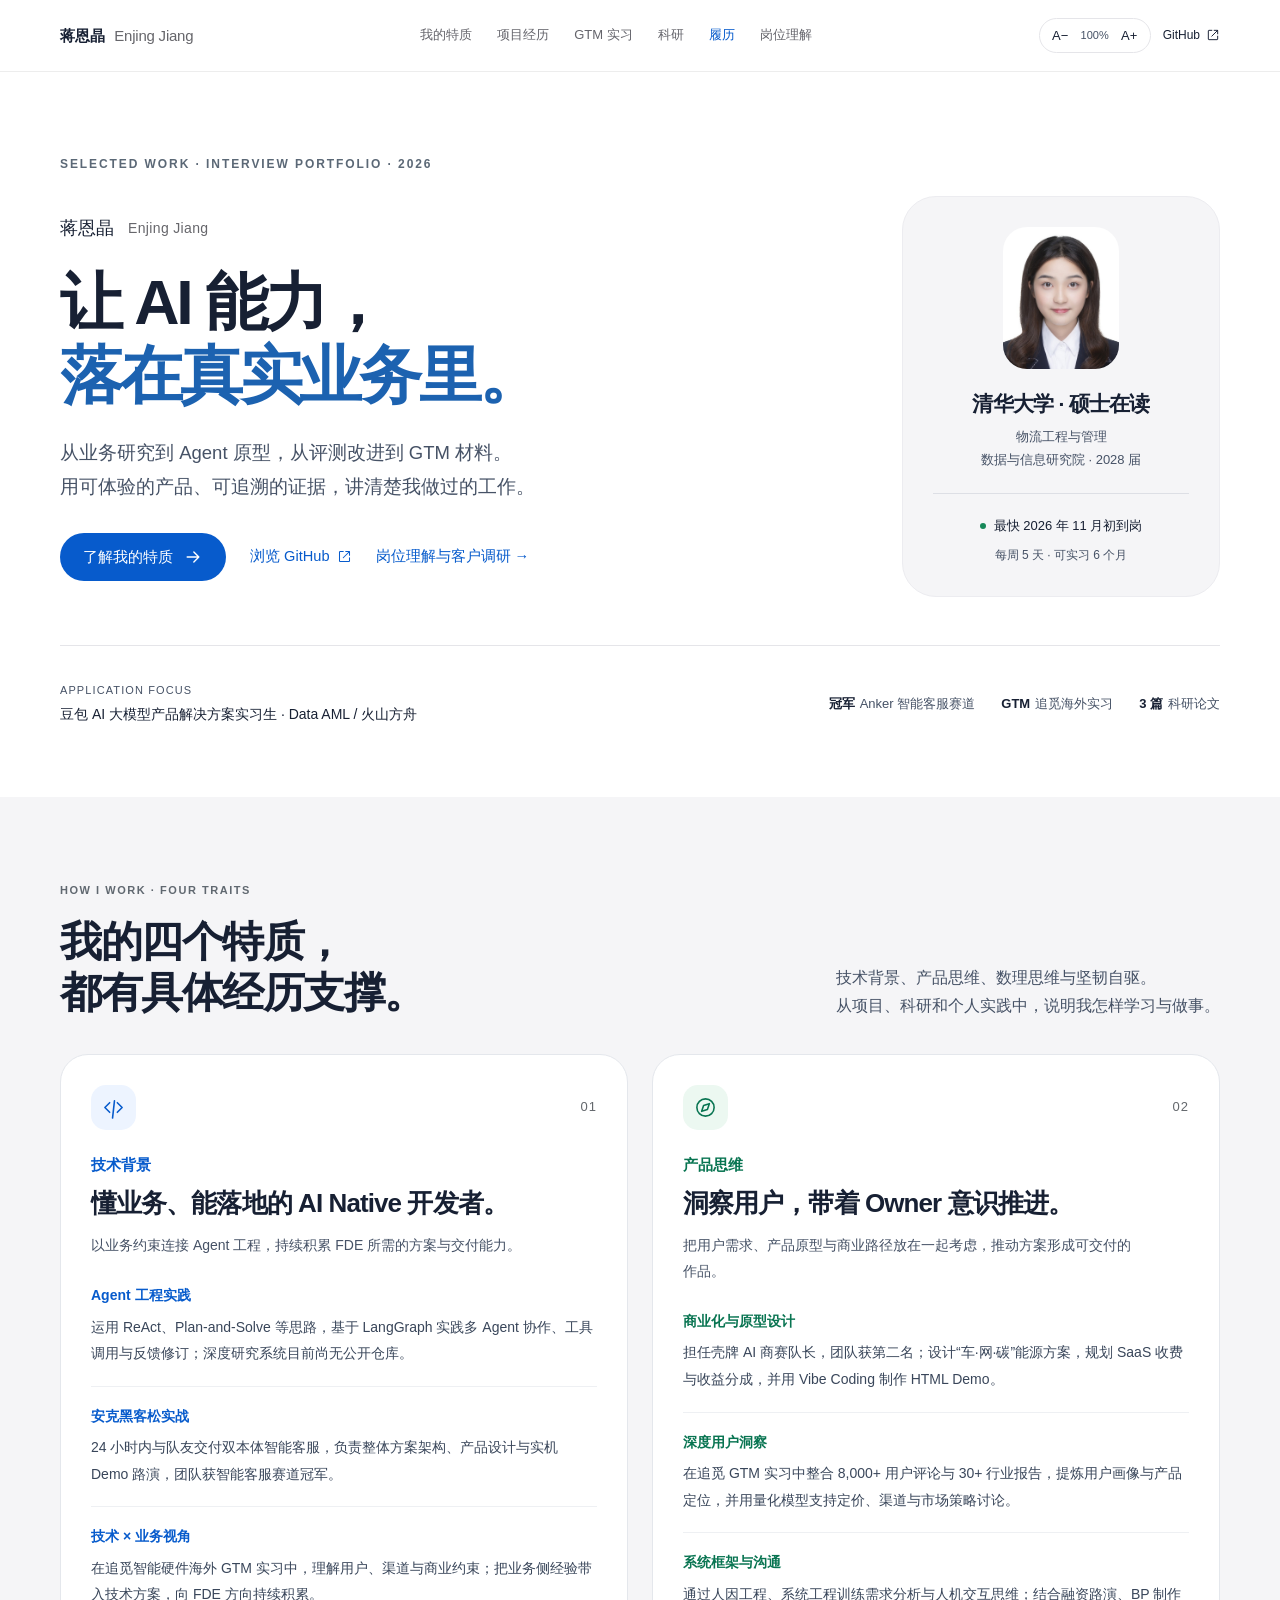
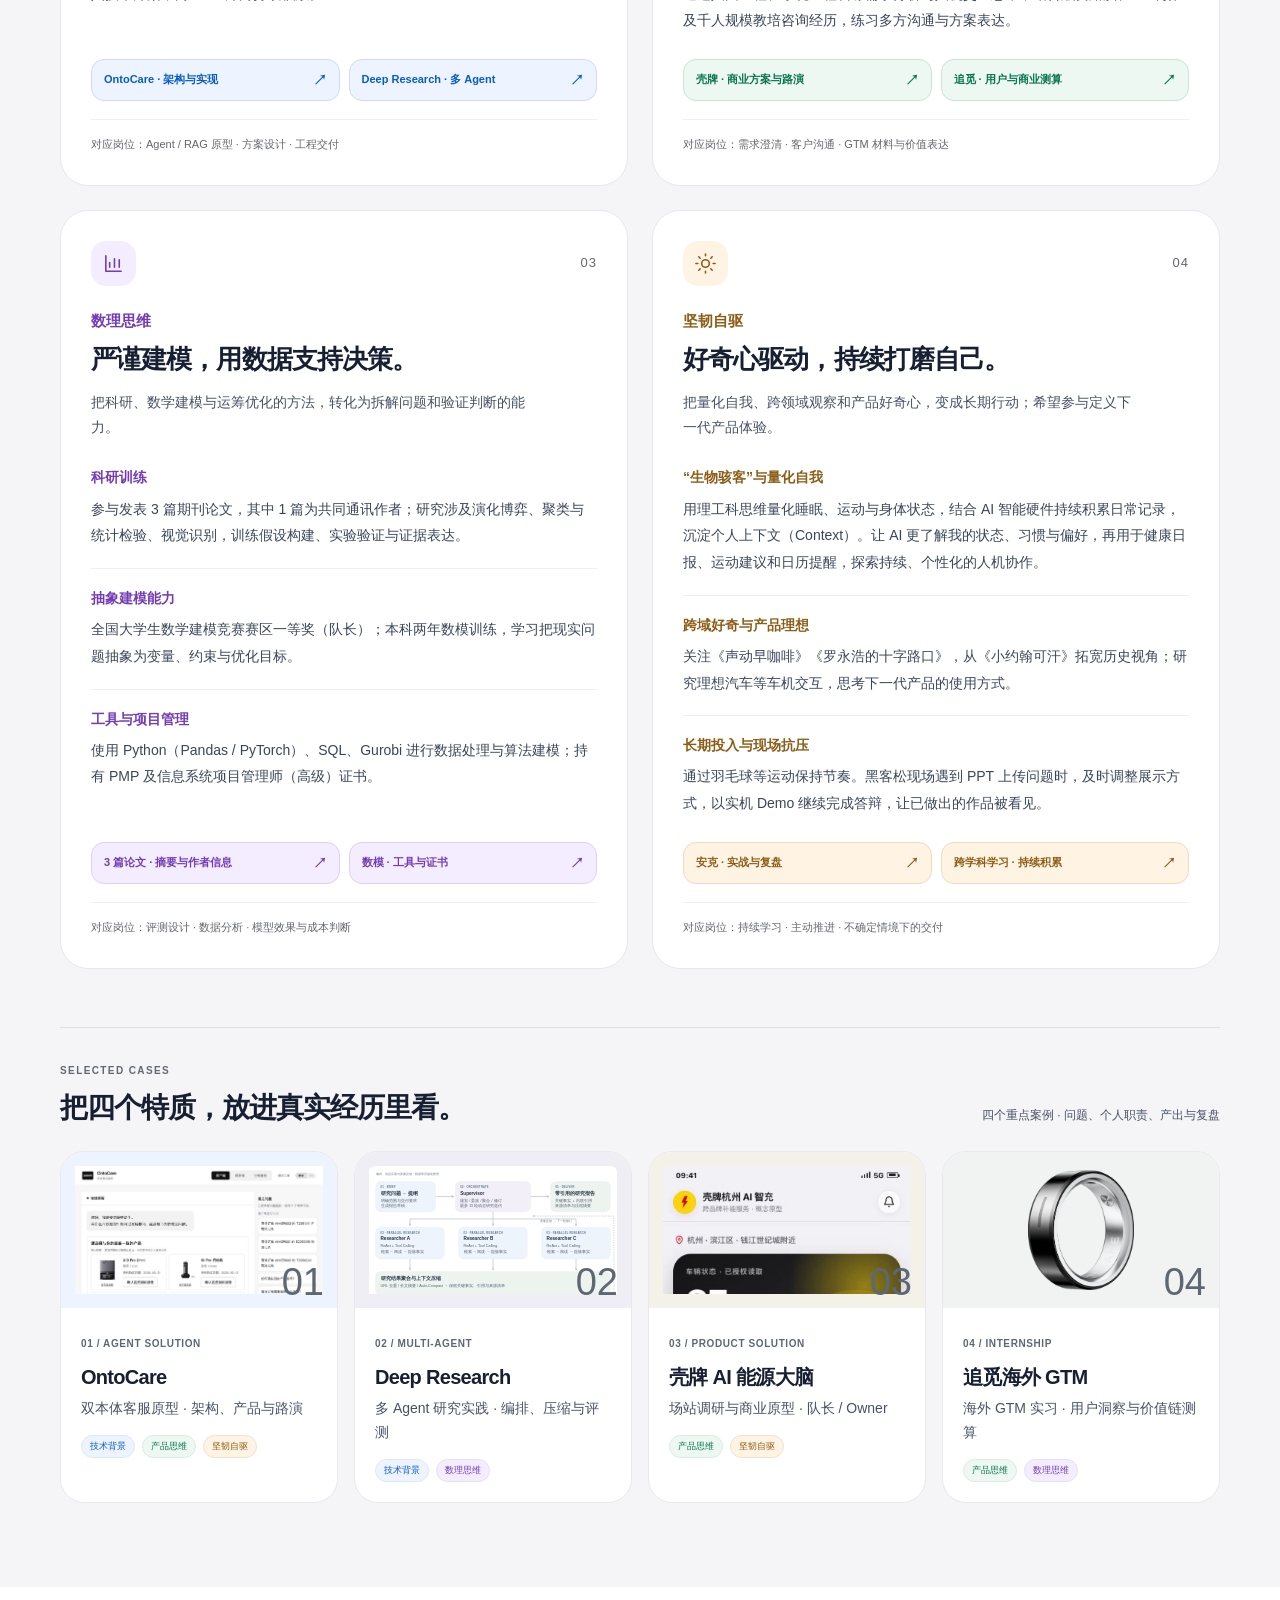
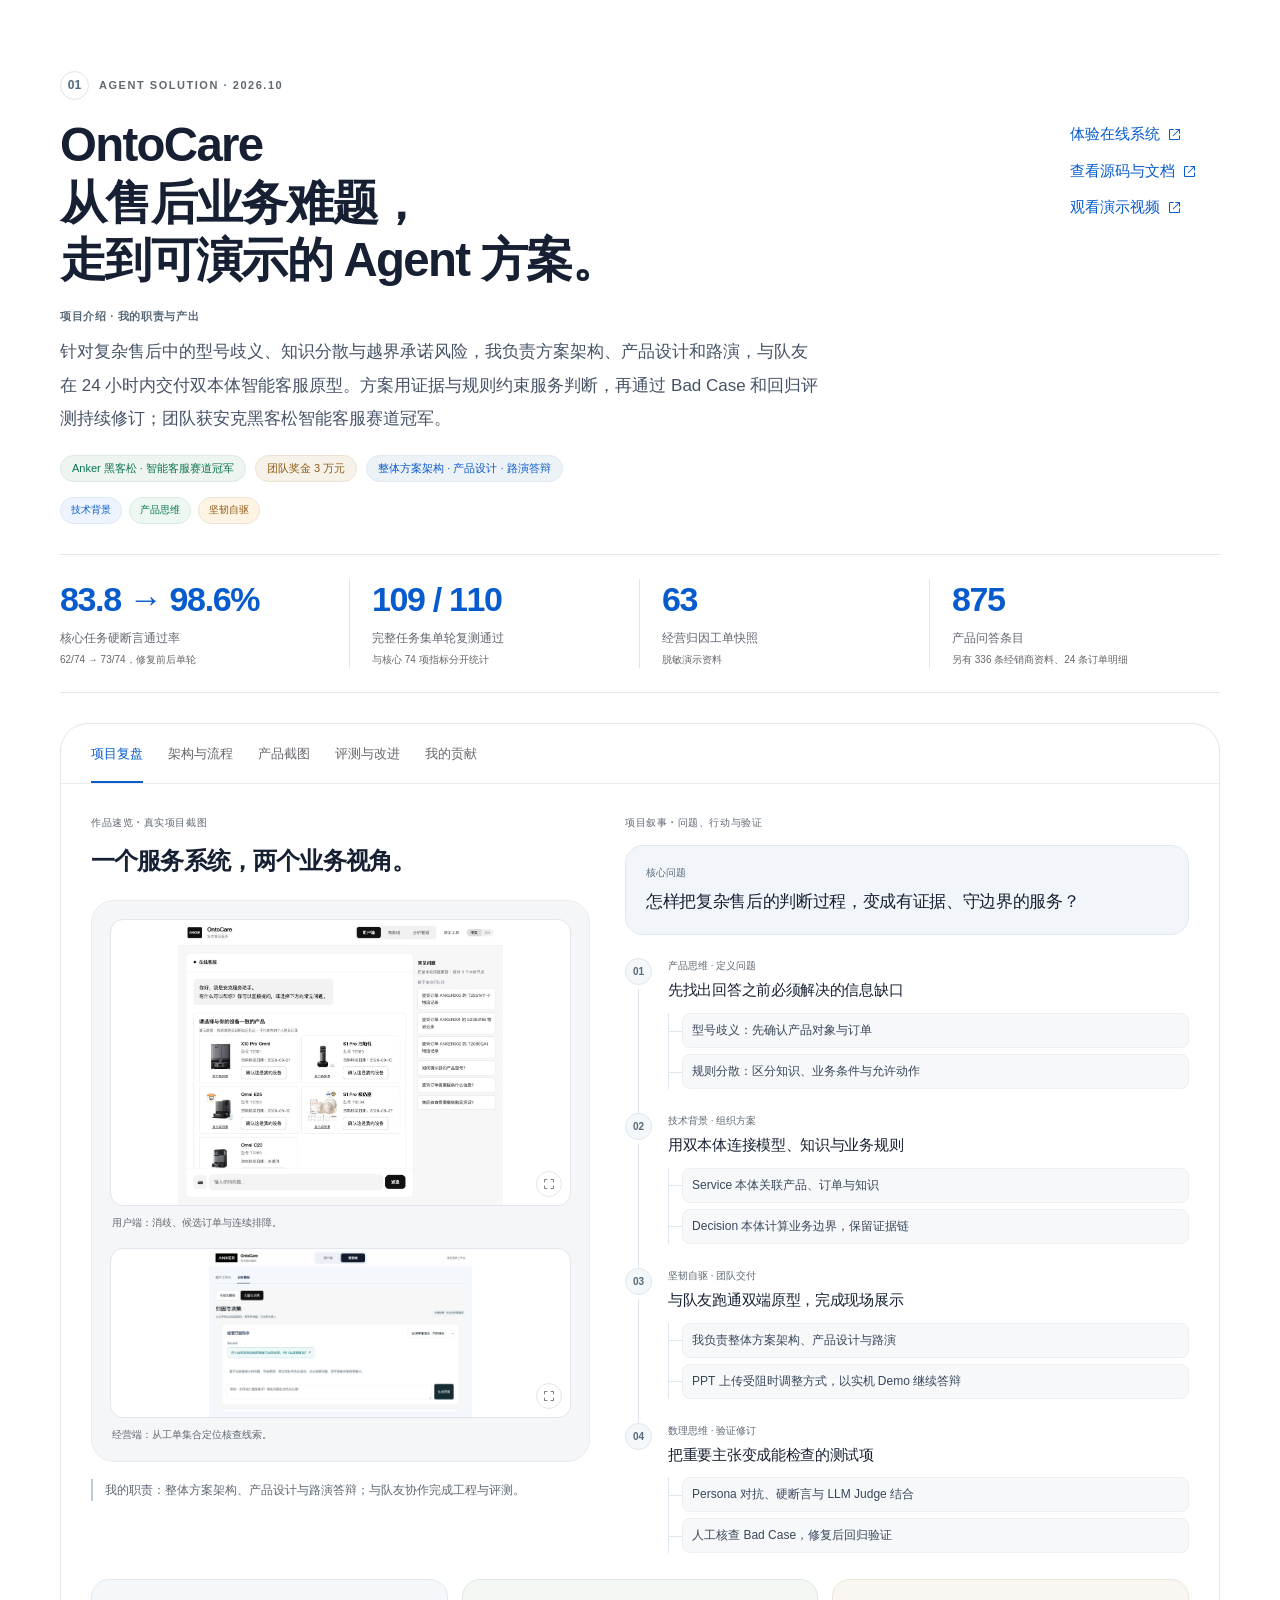
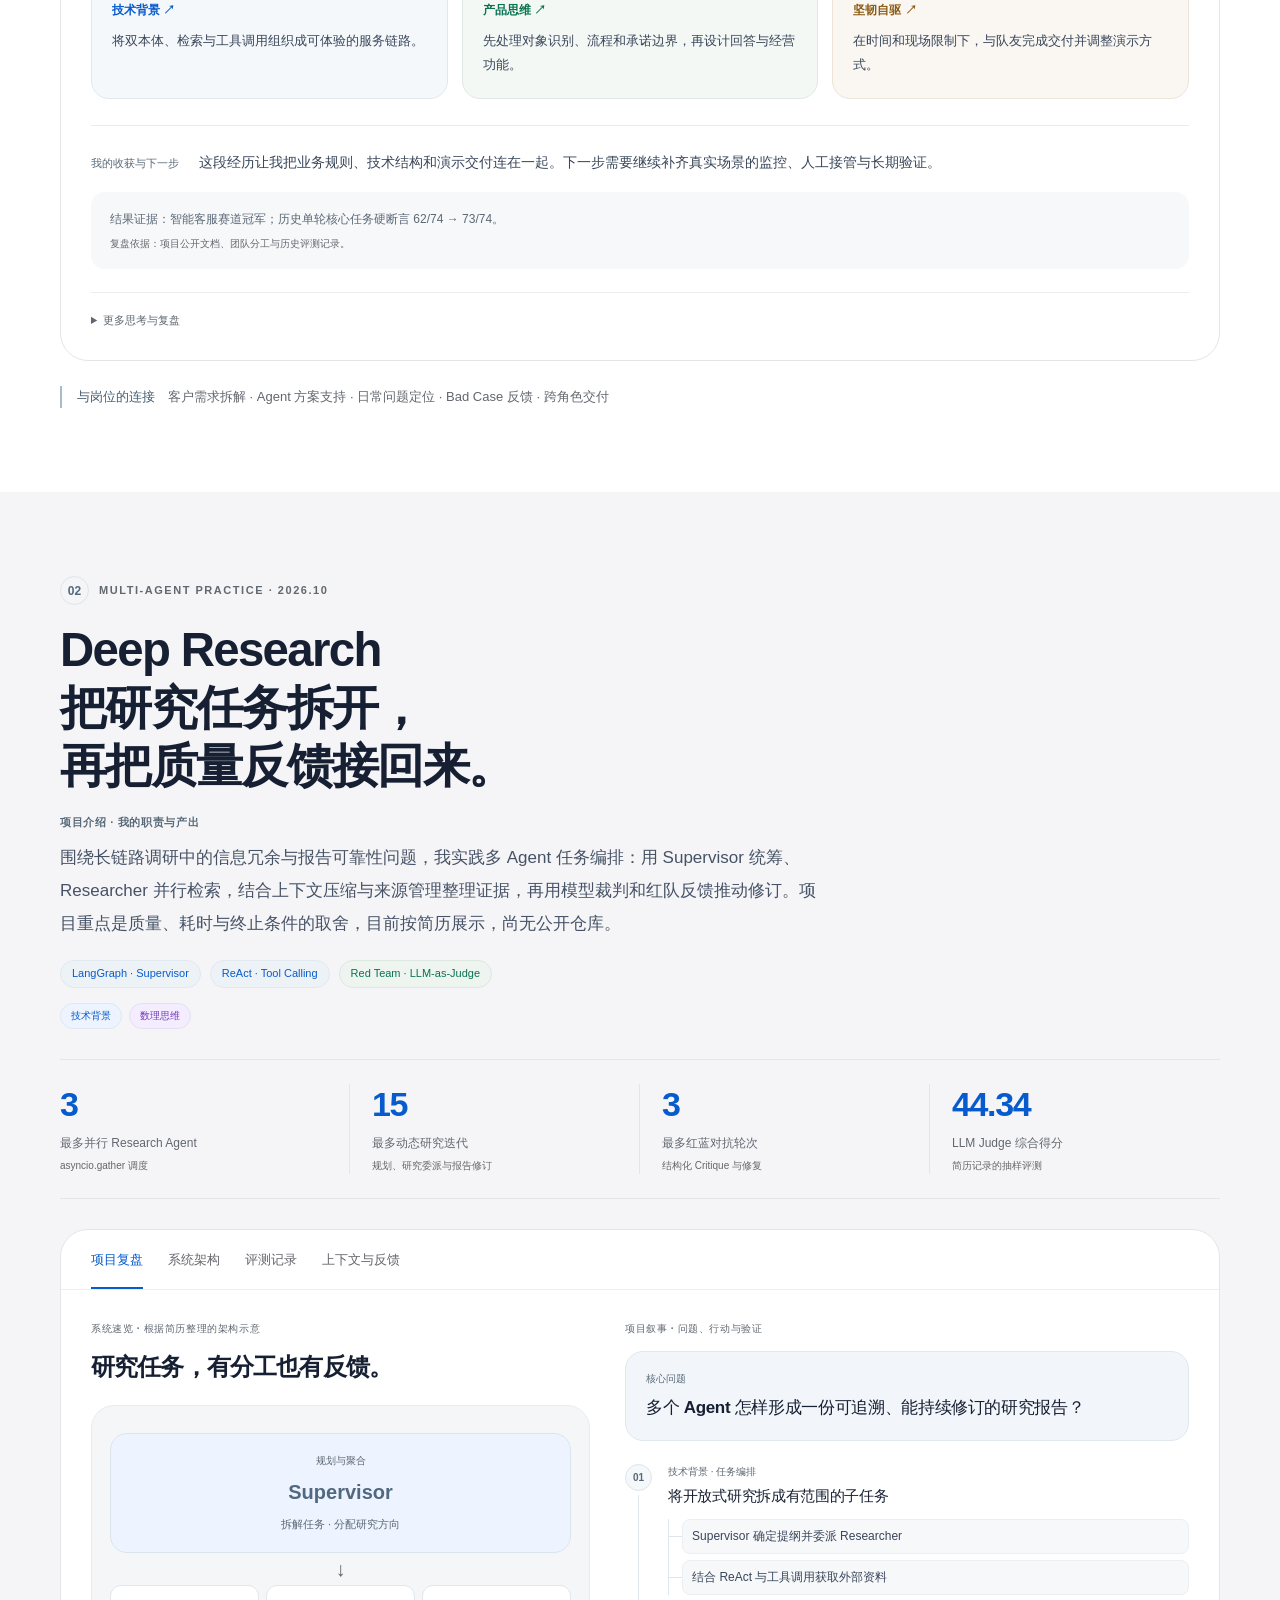
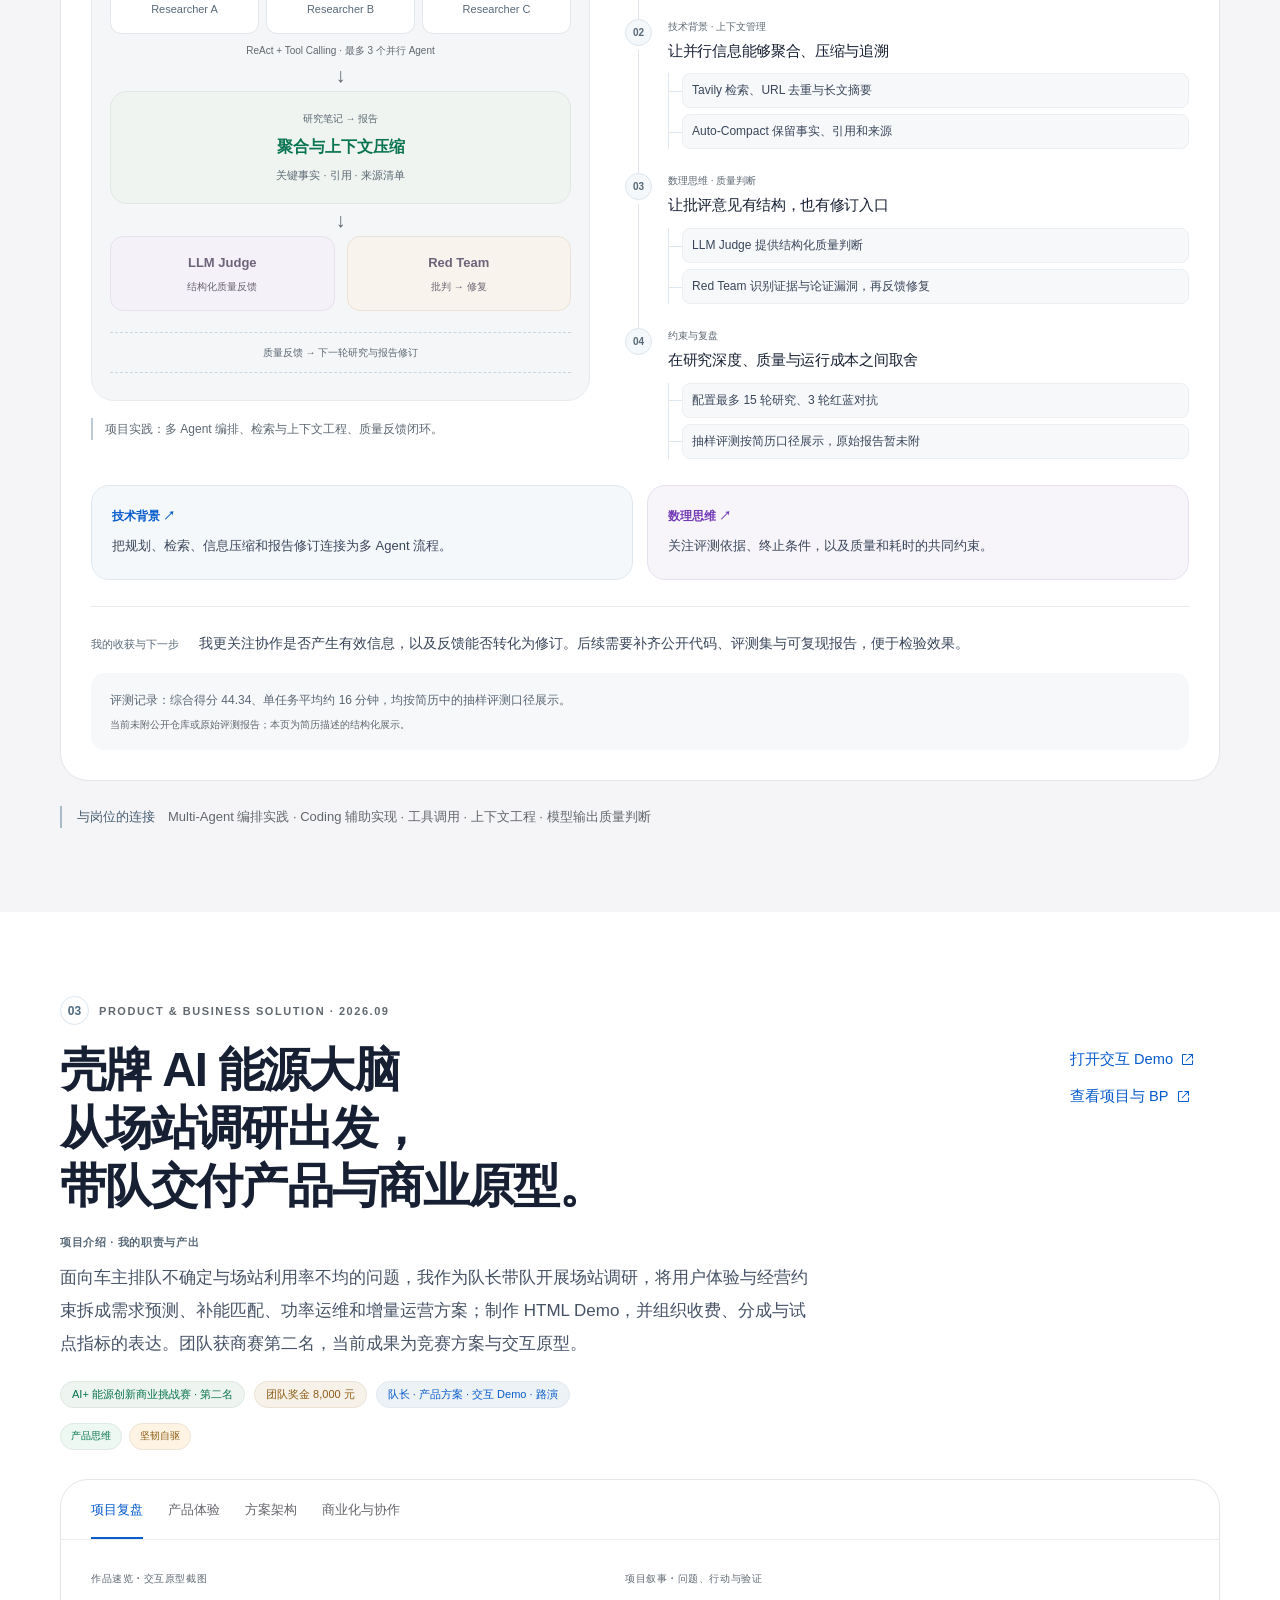
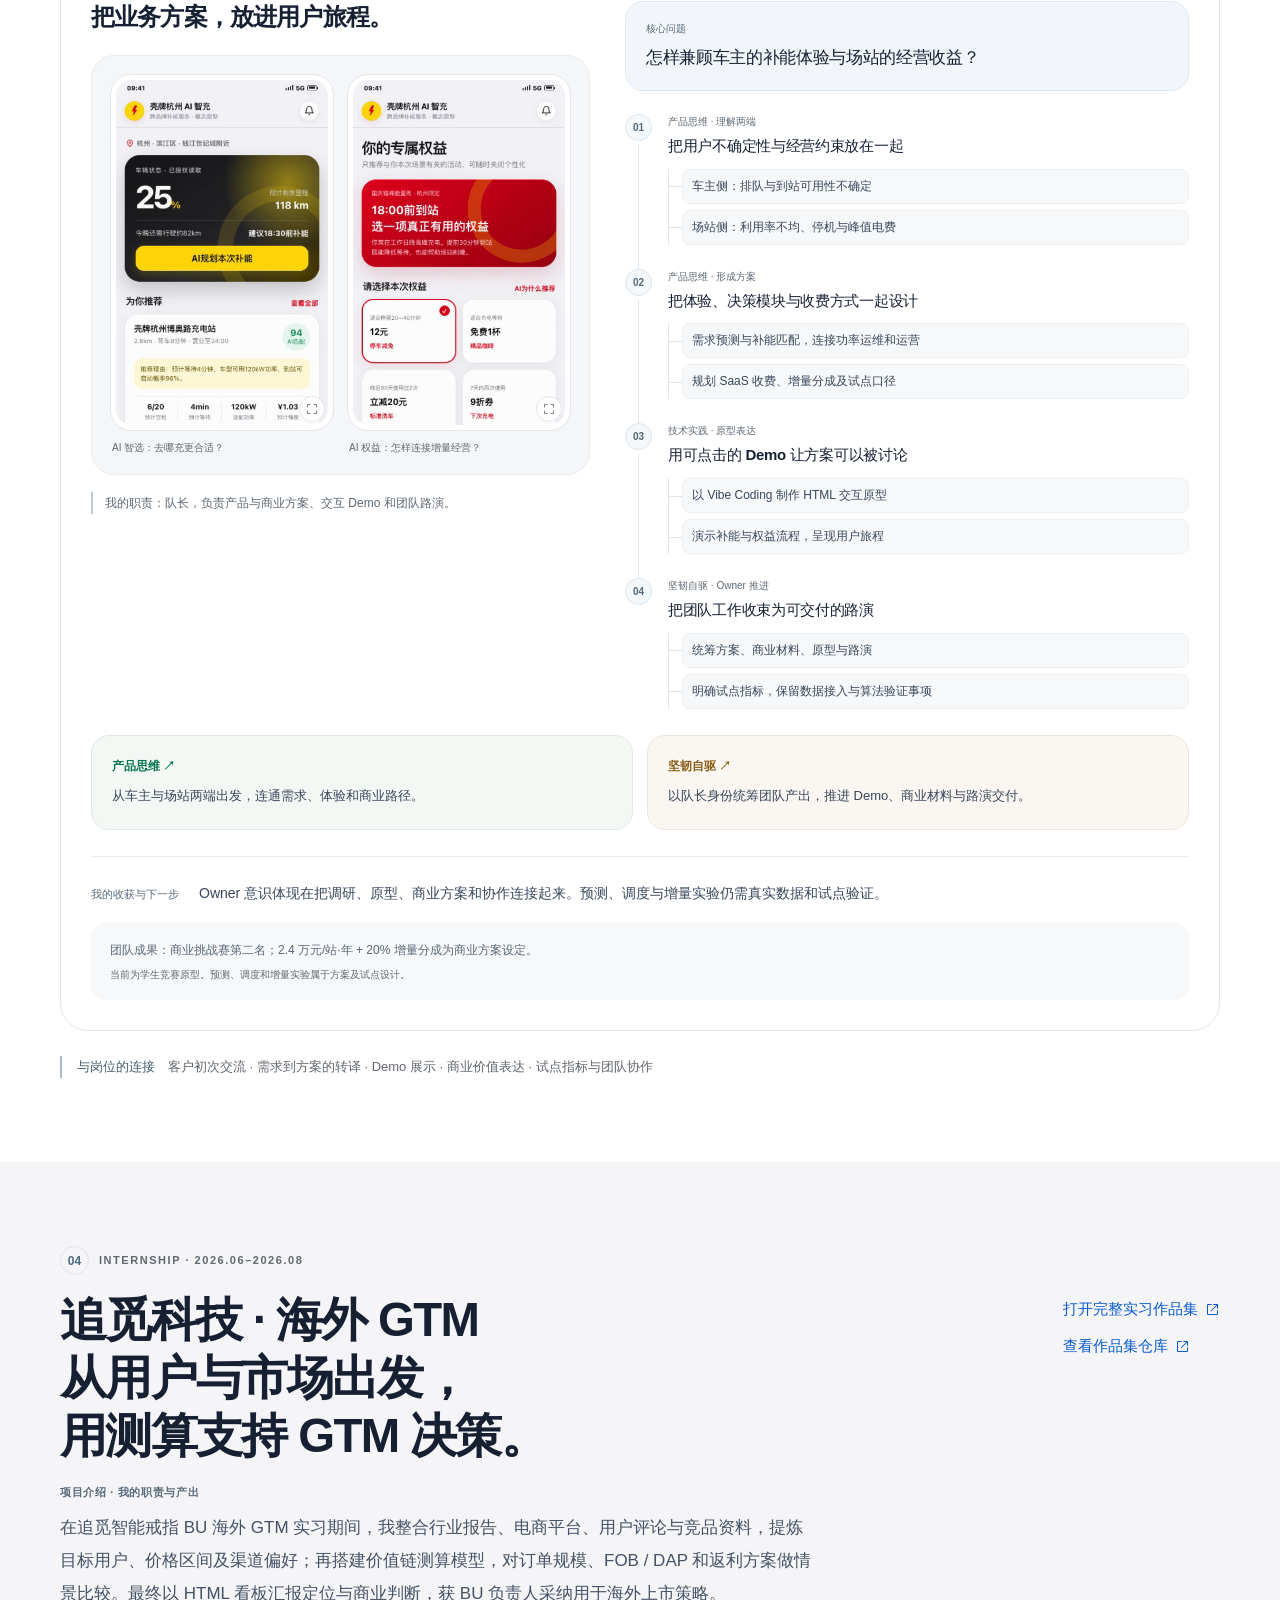
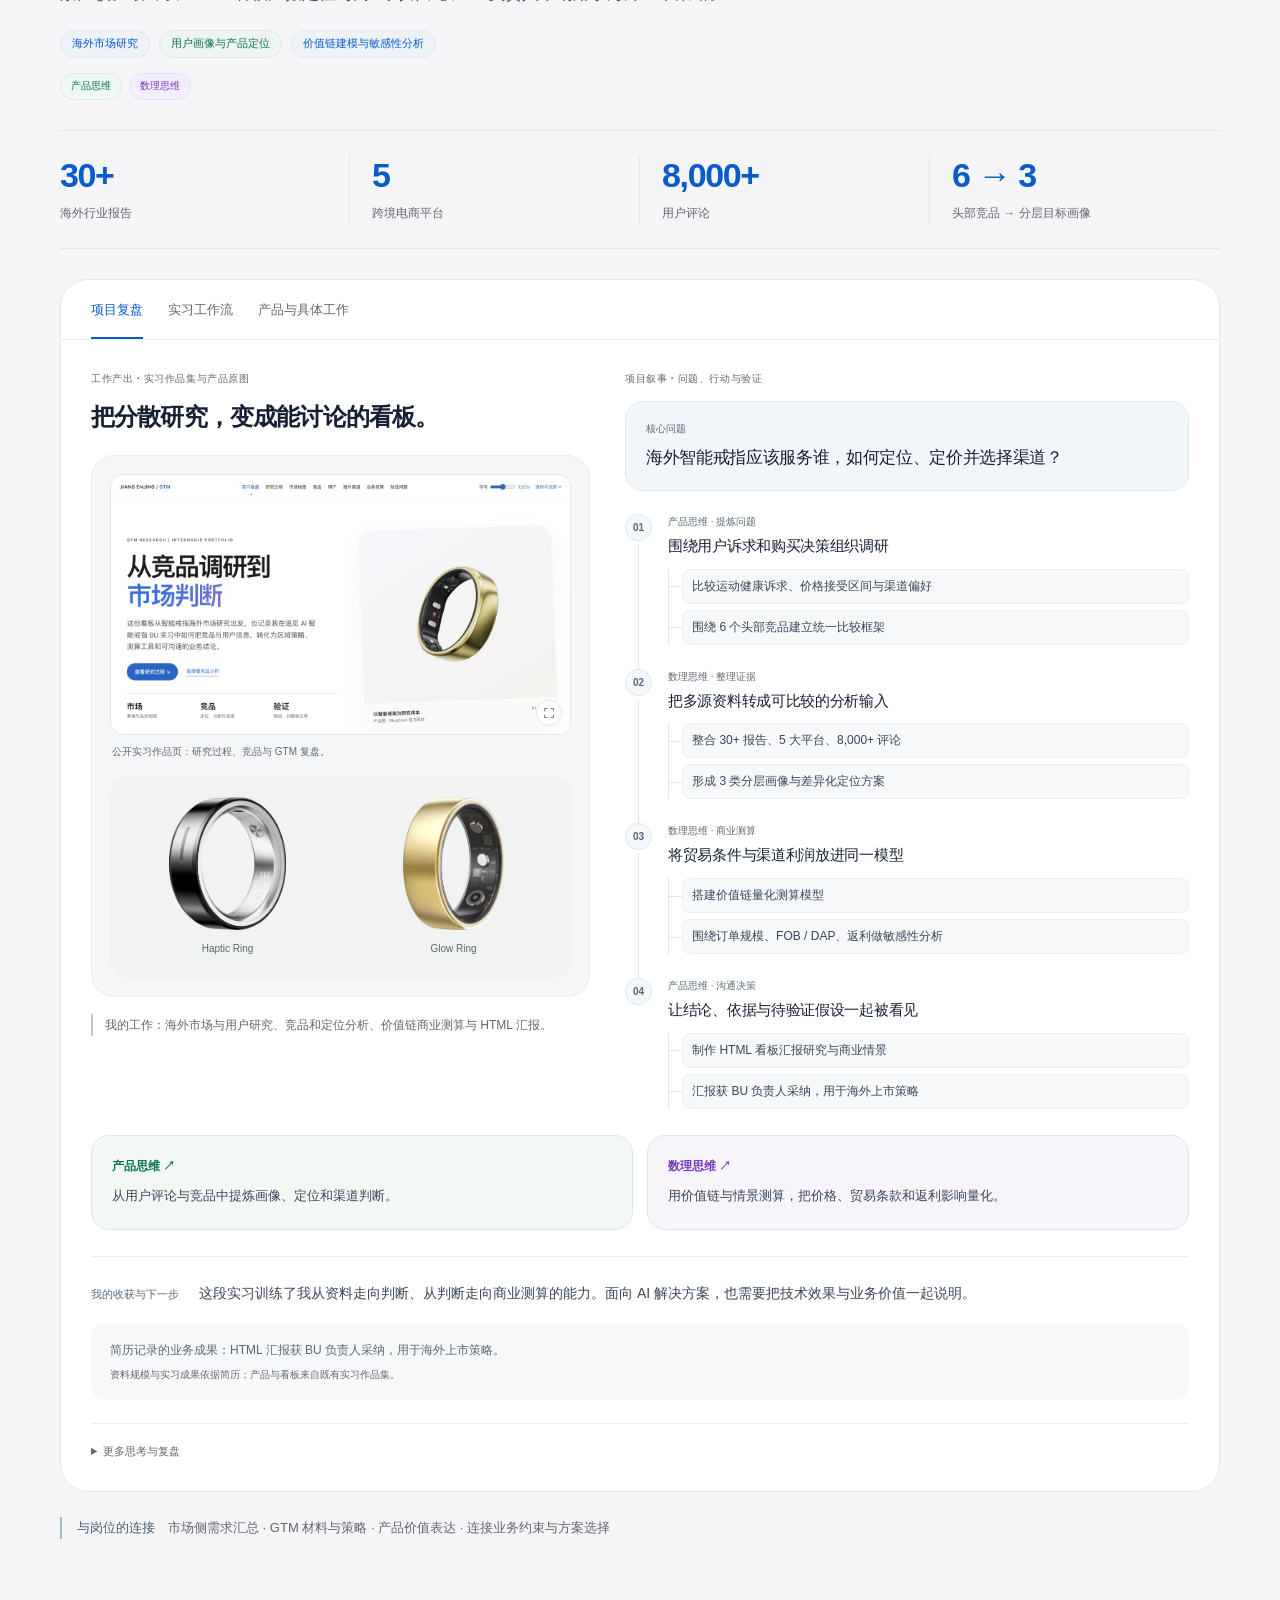
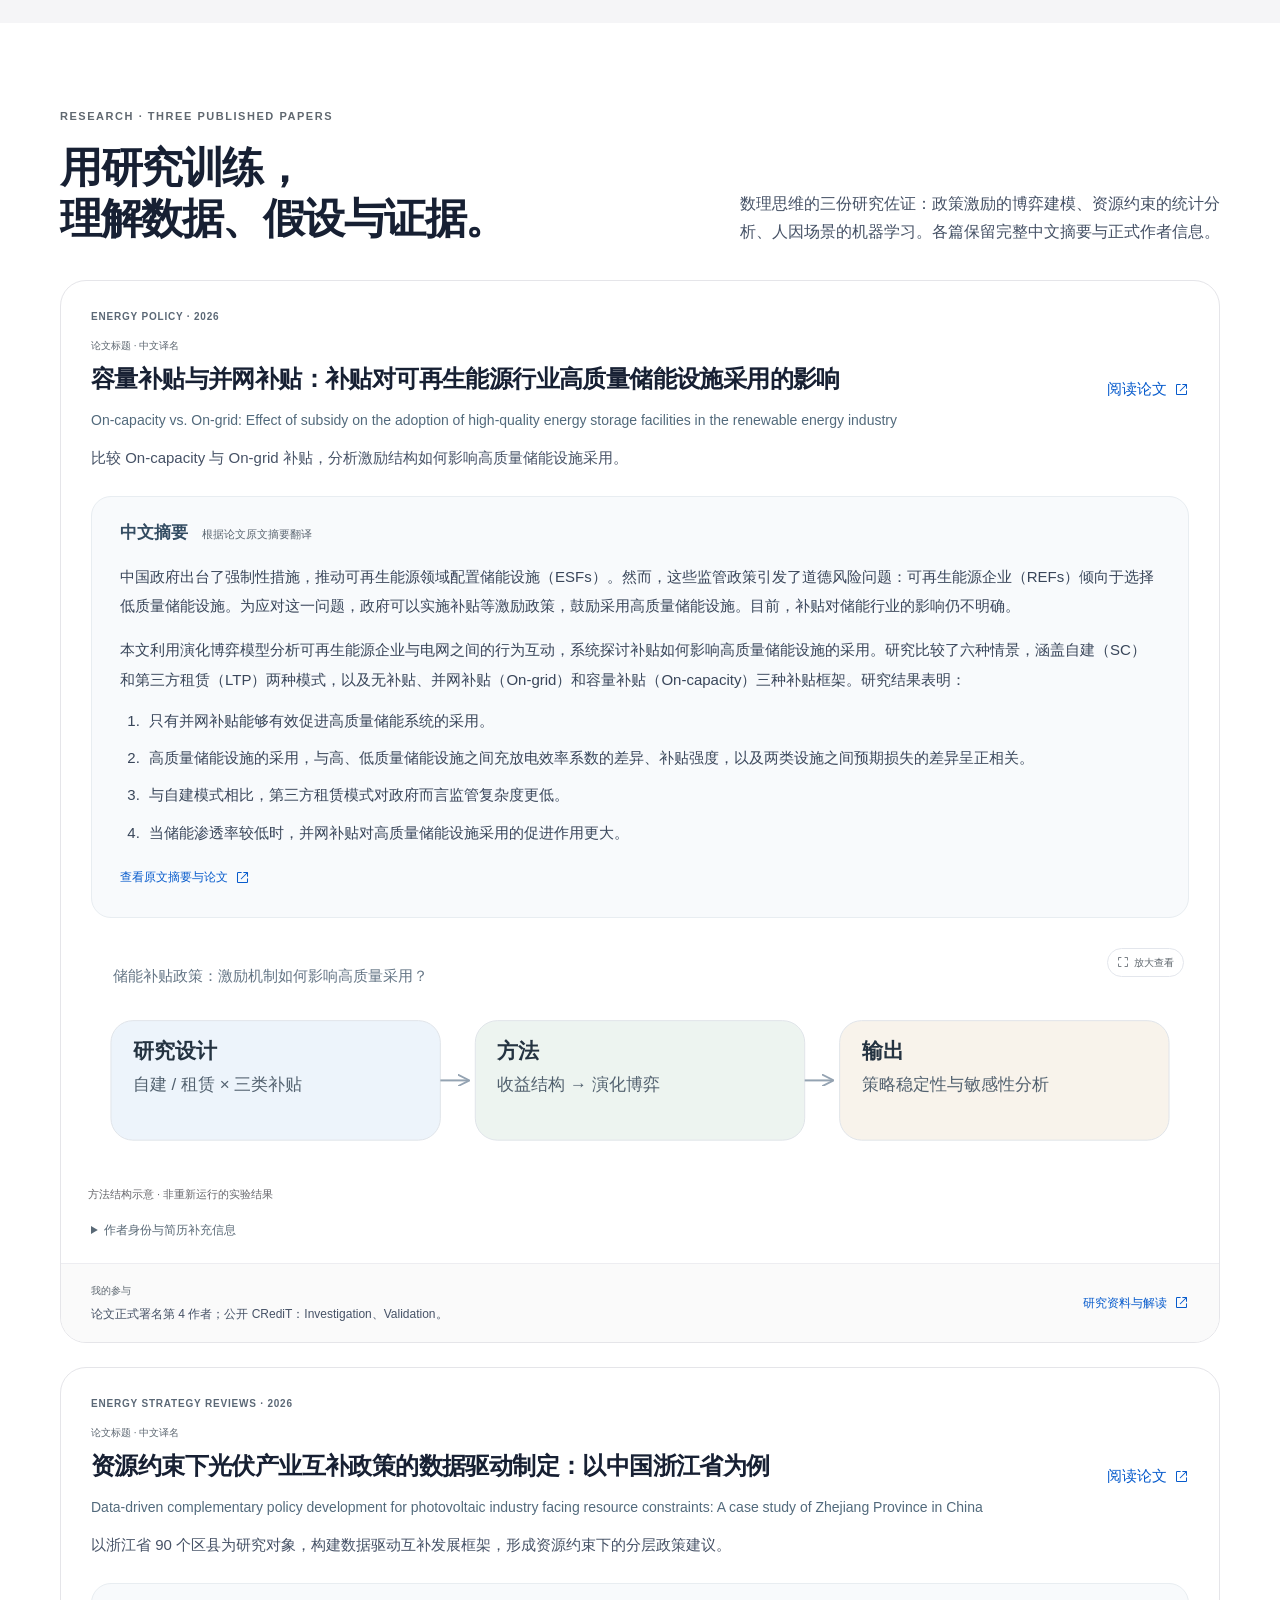
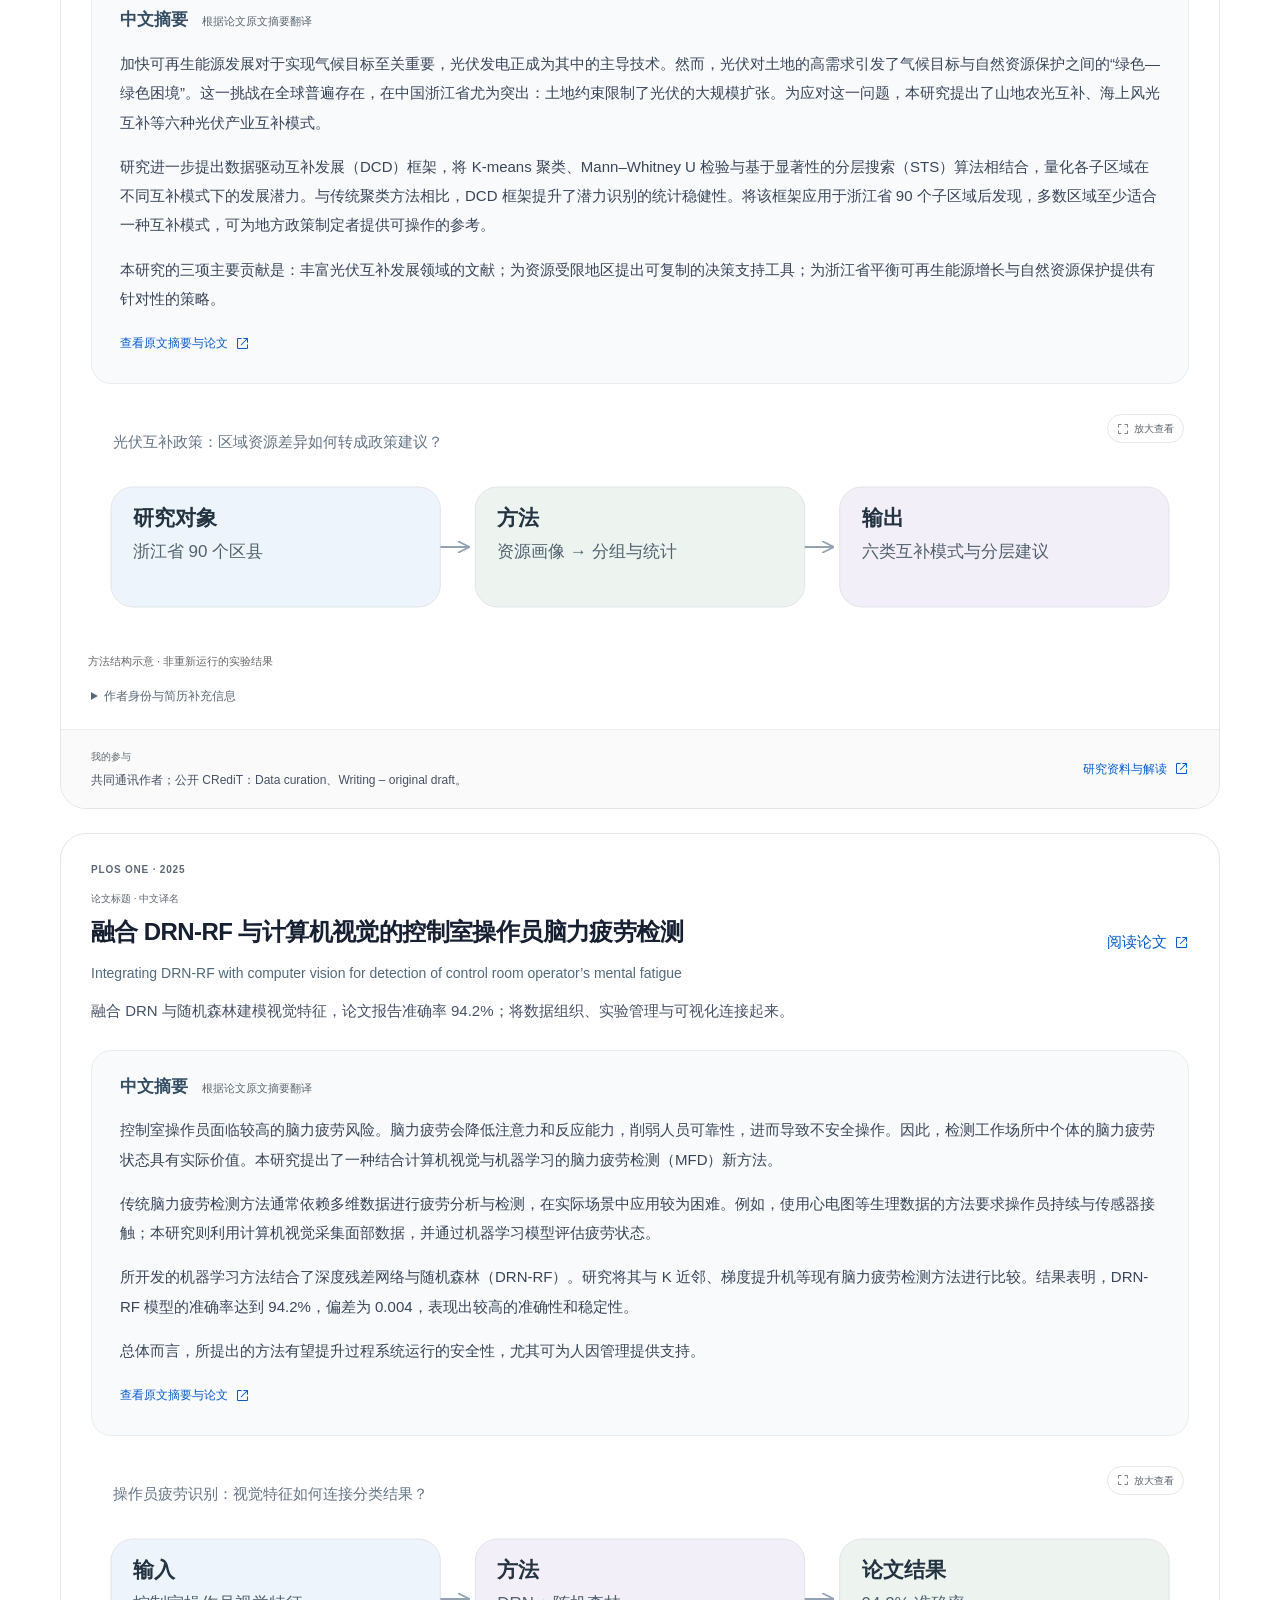
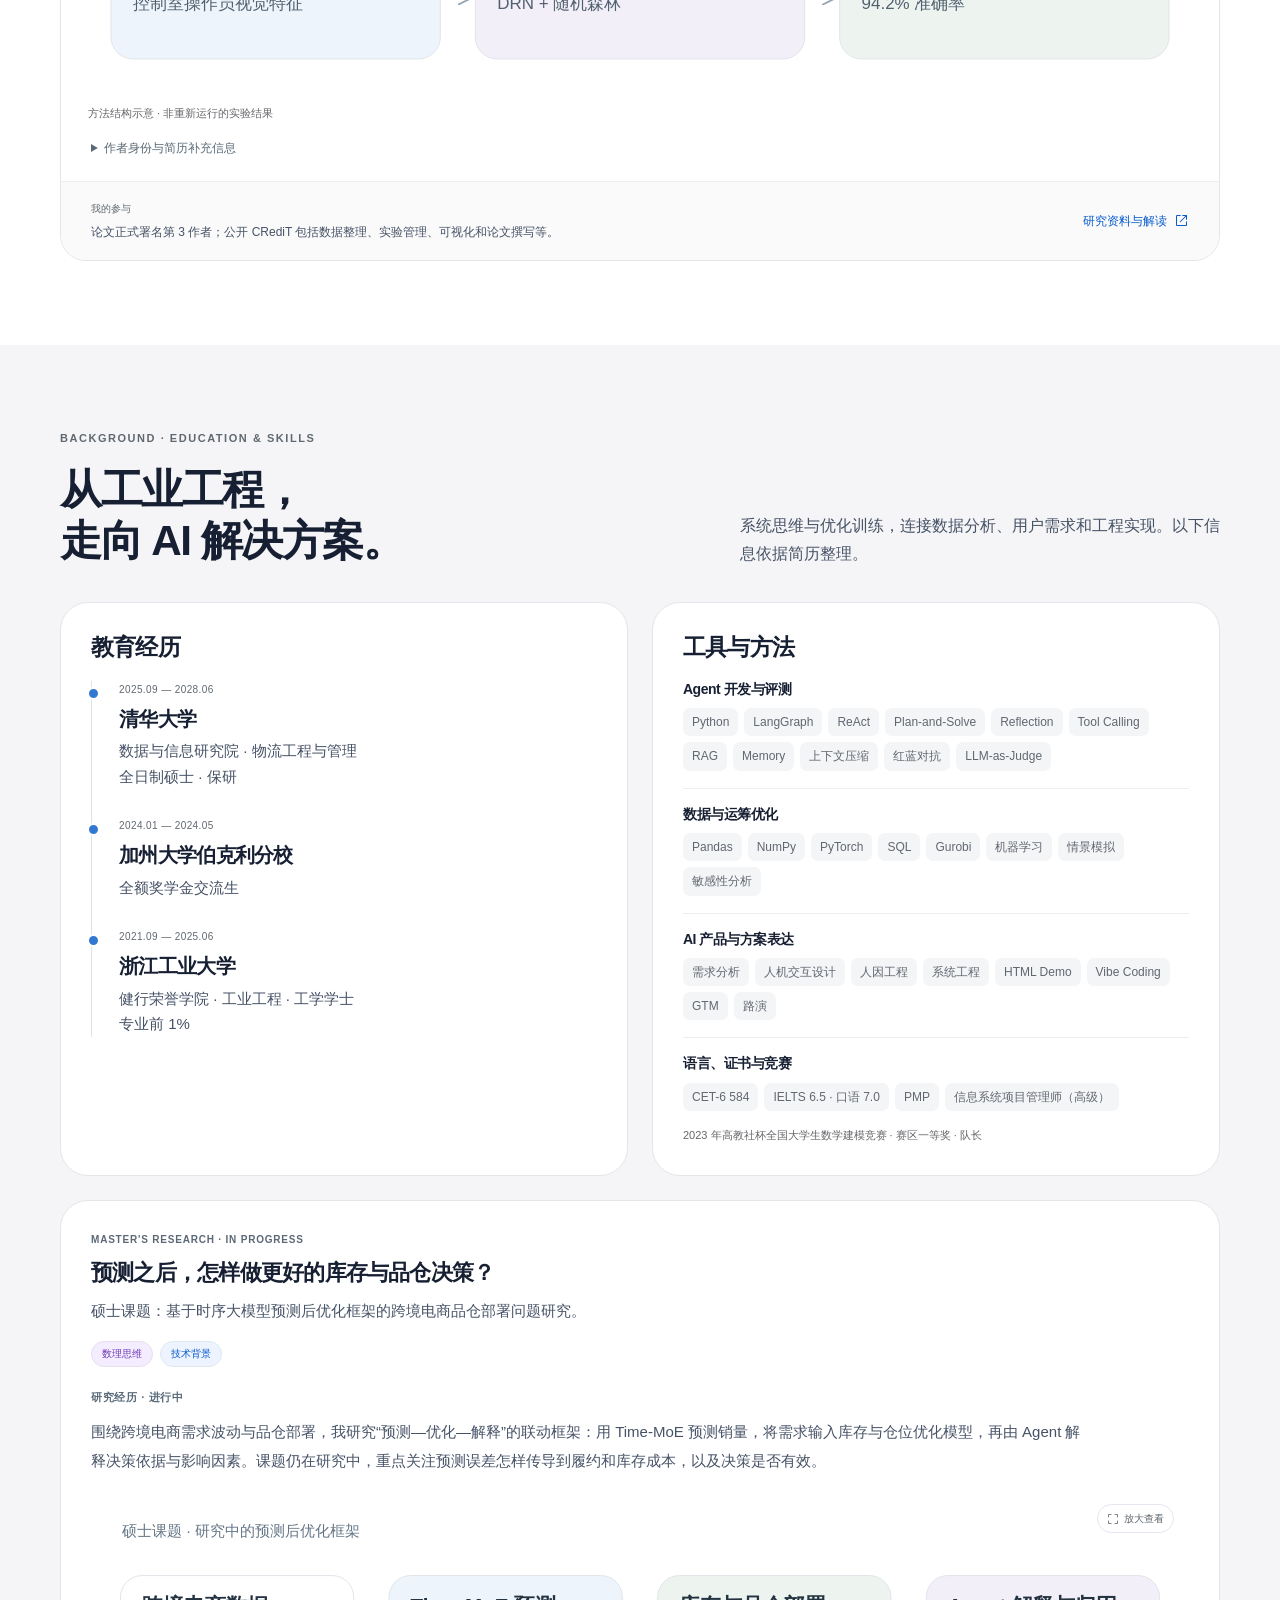
==== commit c9baf78e: "Add personal context accumulation through AI hardware to self-quantification trait" ====
--- a/index.html
+++ b/index.html
@@ -71,7 +71,7 @@
 </style></head><body><a class="skip" href="#main">跳转到主要内容</a>
 <header class="topbar"><nav class="wrap nav-inner" aria-label="主导航"><a class="brand" href="#top">蒋恩晶<span>Enjing Jiang</span></a><div class="nav-links"><a href="#overview">我的特质</a><a href="#projects">项目经历</a><a href="#dreame">GTM 实习</a><a href="#research">科研</a><a href="#background">履历</a><a href="role-understanding.html">岗位理解</a></div><div class="nav-tools"><div class="font-tool" aria-label="字号调整"><button type="button" id="font-down" aria-label="减小字号">A−</button><output id="font-size">100%</output><button type="button" id="font-up" aria-label="增大字号">A+</button></div><a class="nav-github" href="https://github.com/jiangenjing" target="_blank" rel="noopener noreferrer">GitHub<svg class="icon" viewBox="0 0 24 24" fill="none" stroke="currentColor" stroke-width="1.65" stroke-linecap="round" stroke-linejoin="round" aria-hidden="true"><path d="M14 4h6v6M20 4 10 14M10 4H5a1 1 0 0 0-1 1v14a1 1 0 0 0 1 1h14a1 1 0 0 0 1-1v-5"></path></svg></a></div></nav></header>
 <main id="main"><section class="hero wrap" id="top"><div class="eyebrow">Selected work · Interview portfolio · 2026</div><div class="hero-grid"><div><div class="name-line">蒋恩晶 <span>Enjing Jiang</span></div><h1>让 AI 能力，<br><em>落在真实业务里。</em></h1><p class="hero-lead">从业务研究到 Agent 原型，从评测改进到 GTM 材料。<br>用可体验的产品、可追溯的证据，讲清楚我做过的工作。</p><div class="hero-actions"><a class="button" href="#overview">了解我的特质 <svg class="icon" viewBox="0 0 24 24" fill="none" stroke="currentColor" stroke-width="1.65" stroke-linecap="round" stroke-linejoin="round" aria-hidden="true"><path d="M5 12h14m-6-6 6 6-6 6"></path></svg></a><a class="text-link" href="https://github.com/jiangenjing" target="_blank" rel="noopener noreferrer">浏览 GitHub<svg class="icon" viewBox="0 0 24 24" fill="none" stroke="currentColor" stroke-width="1.65" stroke-linecap="round" stroke-linejoin="round" aria-hidden="true"><path d="M14 4h6v6M20 4 10 14M10 4H5a1 1 0 0 0-1 1v14a1 1 0 0 0 1 1h14a1 1 0 0 0 1-1v-5"></path></svg></a><a class="text-link" href="role-understanding.html">岗位理解与客户调研 →</a></div></div><aside class="profile-card" aria-label="个人信息"><img width="540" height="720" class="portrait" src="assets/enjing-portrait.jpg" alt="蒋恩晶简历照片" loading="eager" decoding="async"><h3>清华大学 · 硕士在读</h3><p>物流工程与管理<br>数据与信息研究院 · 2028 届</p><div class="profile-rule"></div><div class="availability">最快 2026 年 11 月初到岗</div><p class="profile-foot">每周 5 天 · 可实习 6 个月</p></aside></div><div class="role-strip"><div class="role"><span>APPLICATION FOCUS</span>豆包 AI 大模型产品解决方案实习生 · Data AML / 火山方舟</div><div class="quick-facts"><span><strong>冠军</strong>Anker 智能客服赛道</span><span><strong>GTM</strong>追觅海外实习</span><span><strong>3 篇</strong>科研论文</span></div></div></section>
-<section class="section soft" id="overview"><div class="wrap"><div class="section-head"><div><div class="section-kicker">HOW I WORK · FOUR TRAITS</div><h2>我的四个特质，<br>都有具体经历支撑。</h2></div><p>技术背景、产品思维、数理思维与坚韧自驱。<br>从项目、科研和个人实践中，说明我怎样学习与做事。</p></div><div class="trait-grid"><article class="trait-card blue" id="trait-business"><div class="trait-top"><span class="trait-icon"><svg class="icon" viewBox="0 0 24 24" fill="none" stroke="currentColor" stroke-width="1.65" stroke-linecap="round" stroke-linejoin="round" aria-hidden="true"><path d="m8 7-5 5 5 5m8-10 5 5-5 5m-3-12-2 18"></path></svg></span><span class="trait-order">01</span></div><div class="trait-label">技术背景</div><h3>懂业务、能落地的 AI Native 开发者。</h3><p class="trait-intro">以业务约束连接 Agent 工程，持续积累 FDE 所需的方案与交付能力。</p><ul class="trait-detail-list"><li><h4>Agent 工程实践</h4><p>运用 ReAct、Plan-and-Solve 等思路，基于 LangGraph 实践多 Agent 协作、工具调用与反馈修订；深度研究系统目前尚无公开仓库。</p></li><li><h4>安克黑客松实战</h4><p>24 小时内与队友交付双本体智能客服，负责整体方案架构、产品设计与实机 Demo 路演，团队获智能客服赛道冠军。</p></li><li><h4>技术 × 业务视角</h4><p>在追觅智能硬件海外 GTM 实习中，理解用户、渠道与商业约束；把业务侧经验带入技术方案，向 FDE 方向持续积累。</p></li></ul><div class="trait-proof" aria-label="技术背景相关经历"><a class="trait-evidence" href="#ontocare" data-evidence-tab="onto-tab-1"><span class="evidence-project">OntoCare · 架构与实现<span aria-hidden="true">↗</span></span></a><a class="trait-evidence" href="#deepresearch" data-evidence-tab="deep-tab-0"><span class="evidence-project">Deep Research · 多 Agent<span aria-hidden="true">↗</span></span></a></div><div class="trait-relevance">对应岗位：Agent / RAG 原型 · 方案设计 · 工程交付</div></article><article class="trait-card sage" id="trait-builder"><div class="trait-top"><span class="trait-icon"><svg class="icon" viewBox="0 0 24 24" fill="none" stroke="currentColor" stroke-width="1.65" stroke-linecap="round" stroke-linejoin="round" aria-hidden="true"><circle cx="12" cy="12" r="9"></circle><path d="m16 8-2 6-6 2 2-6 6-2Z"></path></svg></span><span class="trait-order">02</span></div><div class="trait-label">产品思维</div><h3>洞察用户，带着 Owner 意识推进。</h3><p class="trait-intro">把用户需求、产品原型与商业路径放在一起考虑，推动方案形成可交付的作品。</p><ul class="trait-detail-list"><li><h4>商业化与原型设计</h4><p>担任壳牌 AI 商赛队长，团队获第二名；设计“车·网·碳”能源方案，规划 SaaS 收费与收益分成，并用 Vibe Coding 制作 HTML Demo。</p></li><li><h4>深度用户洞察</h4><p>在追觅 GTM 实习中整合 8,000+ 用户评论与 30+ 行业报告，提炼用户画像与产品定位，并用量化模型支持定价、渠道与市场策略讨论。</p></li><li><h4>系统框架与沟通</h4><p>通过人因工程、系统工程训练需求分析与人机交互思维；结合融资路演、BP 制作及千人规模教培咨询经历，练习多方沟通与方案表达。</p></li></ul><div class="trait-proof" aria-label="产品思维相关经历"><a class="trait-evidence" href="#shell" data-evidence-tab="shell-tab-2"><span class="evidence-project">壳牌 · 商业方案与路演<span aria-hidden="true">↗</span></span></a><a class="trait-evidence" href="#dreame" data-evidence-tab="dreame-tab-1"><span class="evidence-project">追觅 · 用户与商业测算<span aria-hidden="true">↗</span></span></a></div><div class="trait-relevance">对应岗位：需求澄清 · 客户沟通 · GTM 材料与价值表达</div></article><article class="trait-card lilac" id="trait-evidence"><div class="trait-top"><span class="trait-icon"><svg class="icon" viewBox="0 0 24 24" fill="none" stroke="currentColor" stroke-width="1.65" stroke-linecap="round" stroke-linejoin="round" aria-hidden="true"><path d="M4 4v16h16M8 16v-5m5 5V7m5 9v-8"></path></svg></span><span class="trait-order">03</span></div><div class="trait-label">数理思维</div><h3>严谨建模，用数据支持决策。</h3><p class="trait-intro">把科研、数学建模与运筹优化的方法，转化为拆解问题和验证判断的能力。</p><ul class="trait-detail-list"><li><h4>科研训练</h4><p>参与发表 3 篇期刊论文，其中 1 篇为共同通讯作者；研究涉及演化博弈、聚类与统计检验、视觉识别，训练假设构建、实验验证与证据表达。</p></li><li><h4>抽象建模能力</h4><p>全国大学生数学建模竞赛赛区一等奖（队长）；本科两年数模训练，学习把现实问题抽象为变量、约束与优化目标。</p></li><li><h4>工具与项目管理</h4><p>使用 Python（Pandas / PyTorch）、SQL、Gurobi 进行数据处理与算法建模；持有 PMP 及信息系统项目管理师（高级）证书。</p></li></ul><div class="trait-proof" aria-label="数理思维相关经历"><a class="trait-evidence" href="#research"><span class="evidence-project">3 篇论文 · 摘要与作者信息<span aria-hidden="true">↗</span></span></a><a class="trait-evidence" href="#background"><span class="evidence-project">数模 · 工具与证书<span aria-hidden="true">↗</span></span></a></div><div class="trait-relevance">对应岗位：评测设计 · 数据分析 · 模型效果与成本判断</div></article><article class="trait-card sand" id="trait-ownership"><div class="trait-top"><span class="trait-icon"><svg class="icon" viewBox="0 0 24 24" fill="none" stroke="currentColor" stroke-width="1.65" stroke-linecap="round" stroke-linejoin="round" aria-hidden="true"><circle cx="12" cy="12" r="4"></circle><path d="M12 2v2m0 16v2M2 12h2m16 0h2M5 5l1.5 1.5m11 11L19 19M5 19l1.5-1.5m11-11L19 5"></path></svg></span><span class="trait-order">04</span></div><div class="trait-label">坚韧自驱</div><h3>好奇心驱动，持续打磨自己。</h3><p class="trait-intro">把量化自我、跨领域观察和产品好奇心，变成长期行动；希望参与定义下一代产品体验。</p><ul class="trait-detail-list"><li><h4>“生物骇客”与量化自我</h4><p>用理工科思维观察睡眠、运动与身体状态，借助 AI 整理健康日报、运动建议与日历提醒，把生活问题也当成可以持续迭代的项目。</p></li><li><h4>跨域好奇与产品理想</h4><p>关注《声动早咖啡》《罗永浩的十字路口》，从《小约翰可汗》拓宽历史视角；研究理想汽车等车机交互，思考下一代产品的使用方式。</p></li><li><h4>长期投入与现场抗压</h4><p>通过羽毛球等运动保持节奏。黑客松现场遇到 PPT 上传问题时，及时调整展示方式，以实机 Demo 继续完成答辩，让已做出的作品被看见。</p></li></ul><div class="trait-proof" aria-label="坚韧自驱相关经历"><a class="trait-evidence" href="#ontocare" data-evidence-tab="onto-tab-story"><span class="evidence-project">安克 · 实战与复盘<span aria-hidden="true">↗</span></span></a><a class="trait-evidence" href="#background"><span class="evidence-project">跨学科学习 · 持续积累<span aria-hidden="true">↗</span></span></a></div><div class="trait-relevance">对应岗位：持续学习 · 主动推进 · 不确定情境下的交付</div></article></div><div id="projects" class="project-directory-title"><div><div class="section-kicker">SELECTED CASES</div><h3>把四个特质，放进真实经历里看。</h3></div><p>四个重点案例 · 问题、个人职责、产出与复盘</p></div><div class="project-nav">
+<section class="section soft" id="overview"><div class="wrap"><div class="section-head"><div><div class="section-kicker">HOW I WORK · FOUR TRAITS</div><h2>我的四个特质，<br>都有具体经历支撑。</h2></div><p>技术背景、产品思维、数理思维与坚韧自驱。<br>从项目、科研和个人实践中，说明我怎样学习与做事。</p></div><div class="trait-grid"><article class="trait-card blue" id="trait-business"><div class="trait-top"><span class="trait-icon"><svg class="icon" viewBox="0 0 24 24" fill="none" stroke="currentColor" stroke-width="1.65" stroke-linecap="round" stroke-linejoin="round" aria-hidden="true"><path d="m8 7-5 5 5 5m8-10 5 5-5 5m-3-12-2 18"></path></svg></span><span class="trait-order">01</span></div><div class="trait-label">技术背景</div><h3>懂业务、能落地的 AI Native 开发者。</h3><p class="trait-intro">以业务约束连接 Agent 工程，持续积累 FDE 所需的方案与交付能力。</p><ul class="trait-detail-list"><li><h4>Agent 工程实践</h4><p>运用 ReAct、Plan-and-Solve 等思路，基于 LangGraph 实践多 Agent 协作、工具调用与反馈修订；深度研究系统目前尚无公开仓库。</p></li><li><h4>安克黑客松实战</h4><p>24 小时内与队友交付双本体智能客服，负责整体方案架构、产品设计与实机 Demo 路演，团队获智能客服赛道冠军。</p></li><li><h4>技术 × 业务视角</h4><p>在追觅智能硬件海外 GTM 实习中，理解用户、渠道与商业约束；把业务侧经验带入技术方案，向 FDE 方向持续积累。</p></li></ul><div class="trait-proof" aria-label="技术背景相关经历"><a class="trait-evidence" href="#ontocare" data-evidence-tab="onto-tab-1"><span class="evidence-project">OntoCare · 架构与实现<span aria-hidden="true">↗</span></span></a><a class="trait-evidence" href="#deepresearch" data-evidence-tab="deep-tab-0"><span class="evidence-project">Deep Research · 多 Agent<span aria-hidden="true">↗</span></span></a></div><div class="trait-relevance">对应岗位：Agent / RAG 原型 · 方案设计 · 工程交付</div></article><article class="trait-card sage" id="trait-builder"><div class="trait-top"><span class="trait-icon"><svg class="icon" viewBox="0 0 24 24" fill="none" stroke="currentColor" stroke-width="1.65" stroke-linecap="round" stroke-linejoin="round" aria-hidden="true"><circle cx="12" cy="12" r="9"></circle><path d="m16 8-2 6-6 2 2-6 6-2Z"></path></svg></span><span class="trait-order">02</span></div><div class="trait-label">产品思维</div><h3>洞察用户，带着 Owner 意识推进。</h3><p class="trait-intro">把用户需求、产品原型与商业路径放在一起考虑，推动方案形成可交付的作品。</p><ul class="trait-detail-list"><li><h4>商业化与原型设计</h4><p>担任壳牌 AI 商赛队长，团队获第二名；设计“车·网·碳”能源方案，规划 SaaS 收费与收益分成，并用 Vibe Coding 制作 HTML Demo。</p></li><li><h4>深度用户洞察</h4><p>在追觅 GTM 实习中整合 8,000+ 用户评论与 30+ 行业报告，提炼用户画像与产品定位，并用量化模型支持定价、渠道与市场策略讨论。</p></li><li><h4>系统框架与沟通</h4><p>通过人因工程、系统工程训练需求分析与人机交互思维；结合融资路演、BP 制作及千人规模教培咨询经历，练习多方沟通与方案表达。</p></li></ul><div class="trait-proof" aria-label="产品思维相关经历"><a class="trait-evidence" href="#shell" data-evidence-tab="shell-tab-2"><span class="evidence-project">壳牌 · 商业方案与路演<span aria-hidden="true">↗</span></span></a><a class="trait-evidence" href="#dreame" data-evidence-tab="dreame-tab-1"><span class="evidence-project">追觅 · 用户与商业测算<span aria-hidden="true">↗</span></span></a></div><div class="trait-relevance">对应岗位：需求澄清 · 客户沟通 · GTM 材料与价值表达</div></article><article class="trait-card lilac" id="trait-evidence"><div class="trait-top"><span class="trait-icon"><svg class="icon" viewBox="0 0 24 24" fill="none" stroke="currentColor" stroke-width="1.65" stroke-linecap="round" stroke-linejoin="round" aria-hidden="true"><path d="M4 4v16h16M8 16v-5m5 5V7m5 9v-8"></path></svg></span><span class="trait-order">03</span></div><div class="trait-label">数理思维</div><h3>严谨建模，用数据支持决策。</h3><p class="trait-intro">把科研、数学建模与运筹优化的方法，转化为拆解问题和验证判断的能力。</p><ul class="trait-detail-list"><li><h4>科研训练</h4><p>参与发表 3 篇期刊论文，其中 1 篇为共同通讯作者；研究涉及演化博弈、聚类与统计检验、视觉识别，训练假设构建、实验验证与证据表达。</p></li><li><h4>抽象建模能力</h4><p>全国大学生数学建模竞赛赛区一等奖（队长）；本科两年数模训练，学习把现实问题抽象为变量、约束与优化目标。</p></li><li><h4>工具与项目管理</h4><p>使用 Python（Pandas / PyTorch）、SQL、Gurobi 进行数据处理与算法建模；持有 PMP 及信息系统项目管理师（高级）证书。</p></li></ul><div class="trait-proof" aria-label="数理思维相关经历"><a class="trait-evidence" href="#research"><span class="evidence-project">3 篇论文 · 摘要与作者信息<span aria-hidden="true">↗</span></span></a><a class="trait-evidence" href="#background"><span class="evidence-project">数模 · 工具与证书<span aria-hidden="true">↗</span></span></a></div><div class="trait-relevance">对应岗位：评测设计 · 数据分析 · 模型效果与成本判断</div></article><article class="trait-card sand" id="trait-ownership"><div class="trait-top"><span class="trait-icon"><svg class="icon" viewBox="0 0 24 24" fill="none" stroke="currentColor" stroke-width="1.65" stroke-linecap="round" stroke-linejoin="round" aria-hidden="true"><circle cx="12" cy="12" r="4"></circle><path d="M12 2v2m0 16v2M2 12h2m16 0h2M5 5l1.5 1.5m11 11L19 19M5 19l1.5-1.5m11-11L19 5"></path></svg></span><span class="trait-order">04</span></div><div class="trait-label">坚韧自驱</div><h3>好奇心驱动，持续打磨自己。</h3><p class="trait-intro">把量化自我、跨领域观察和产品好奇心，变成长期行动；希望参与定义下一代产品体验。</p><ul class="trait-detail-list"><li><h4>“生物骇客”与量化自我</h4><p>用理工科思维量化睡眠、运动与身体状态，结合 AI 智能硬件持续积累日常记录，沉淀个人上下文（Context）。让 AI 更了解我的状态、习惯与偏好，再用于健康日报、运动建议和日历提醒，探索持续、个性化的人机协作。</p></li><li><h4>跨域好奇与产品理想</h4><p>关注《声动早咖啡》《罗永浩的十字路口》，从《小约翰可汗》拓宽历史视角；研究理想汽车等车机交互，思考下一代产品的使用方式。</p></li><li><h4>长期投入与现场抗压</h4><p>通过羽毛球等运动保持节奏。黑客松现场遇到 PPT 上传问题时，及时调整展示方式，以实机 Demo 继续完成答辩，让已做出的作品被看见。</p></li></ul><div class="trait-proof" aria-label="坚韧自驱相关经历"><a class="trait-evidence" href="#ontocare" data-evidence-tab="onto-tab-story"><span class="evidence-project">安克 · 实战与复盘<span aria-hidden="true">↗</span></span></a><a class="trait-evidence" href="#background"><span class="evidence-project">跨学科学习 · 持续积累<span aria-hidden="true">↗</span></span></a></div><div class="trait-relevance">对应岗位：持续学习 · 主动推进 · 不确定情境下的交付</div></article></div><div id="projects" class="project-directory-title"><div><div class="section-kicker">SELECTED CASES</div><h3>把四个特质，放进真实经历里看。</h3></div><p>四个重点案例 · 问题、个人职责、产出与复盘</p></div><div class="project-nav">
 <a href="#ontocare"><div class="project-cover "><img width="1025" height="898" class="" src="assets/ontocare-customer.png" alt="OntoCare" loading="lazy" decoding="async"><span class="cover-index">01</span></div><div class="project-nav-body"><small>01 / AGENT SOLUTION</small><h3>OntoCare</h3><p>双本体客服原型 · 架构、产品与路演</p><div class="case-trait-tags" aria-label="这段经历体现的特质"><span class="case-trait-tag blue">技术背景</span><span class="case-trait-tag sage">产品思维</span><span class="case-trait-tag sand">坚韧自驱</span></div></div></a>
 <a href="#deepresearch"><div class="project-cover deep"><img width="1120" height="790" class="" src="assets/deepresearch-flow.svg" alt="Deep Research" loading="lazy" decoding="async"><span class="cover-index">02</span></div><div class="project-nav-body"><small>02 / MULTI-AGENT</small><h3>Deep Research</h3><p>多 Agent 研究实践 · 编排、压缩与评测</p><div class="case-trait-tags" aria-label="这段经历体现的特质"><span class="case-trait-tag blue">技术背景</span><span class="case-trait-tag lilac">数理思维</span></div></div></a>
 <a href="#shell"><div class="project-cover shell"><img width="368" height="800" class="" src="assets/shell-home.png" alt="壳牌 AI 能源大脑" loading="lazy" decoding="async"><span class="cover-index">03</span></div><div class="project-nav-body"><small>03 / PRODUCT SOLUTION</small><h3>壳牌 AI 能源大脑</h3><p>场站调研与商业原型 · 队长 / Owner</p><div class="case-trait-tags" aria-label="这段经历体现的特质"><span class="case-trait-tag sage">产品思维</span><span class="case-trait-tag sand">坚韧自驱</span></div></div></a>
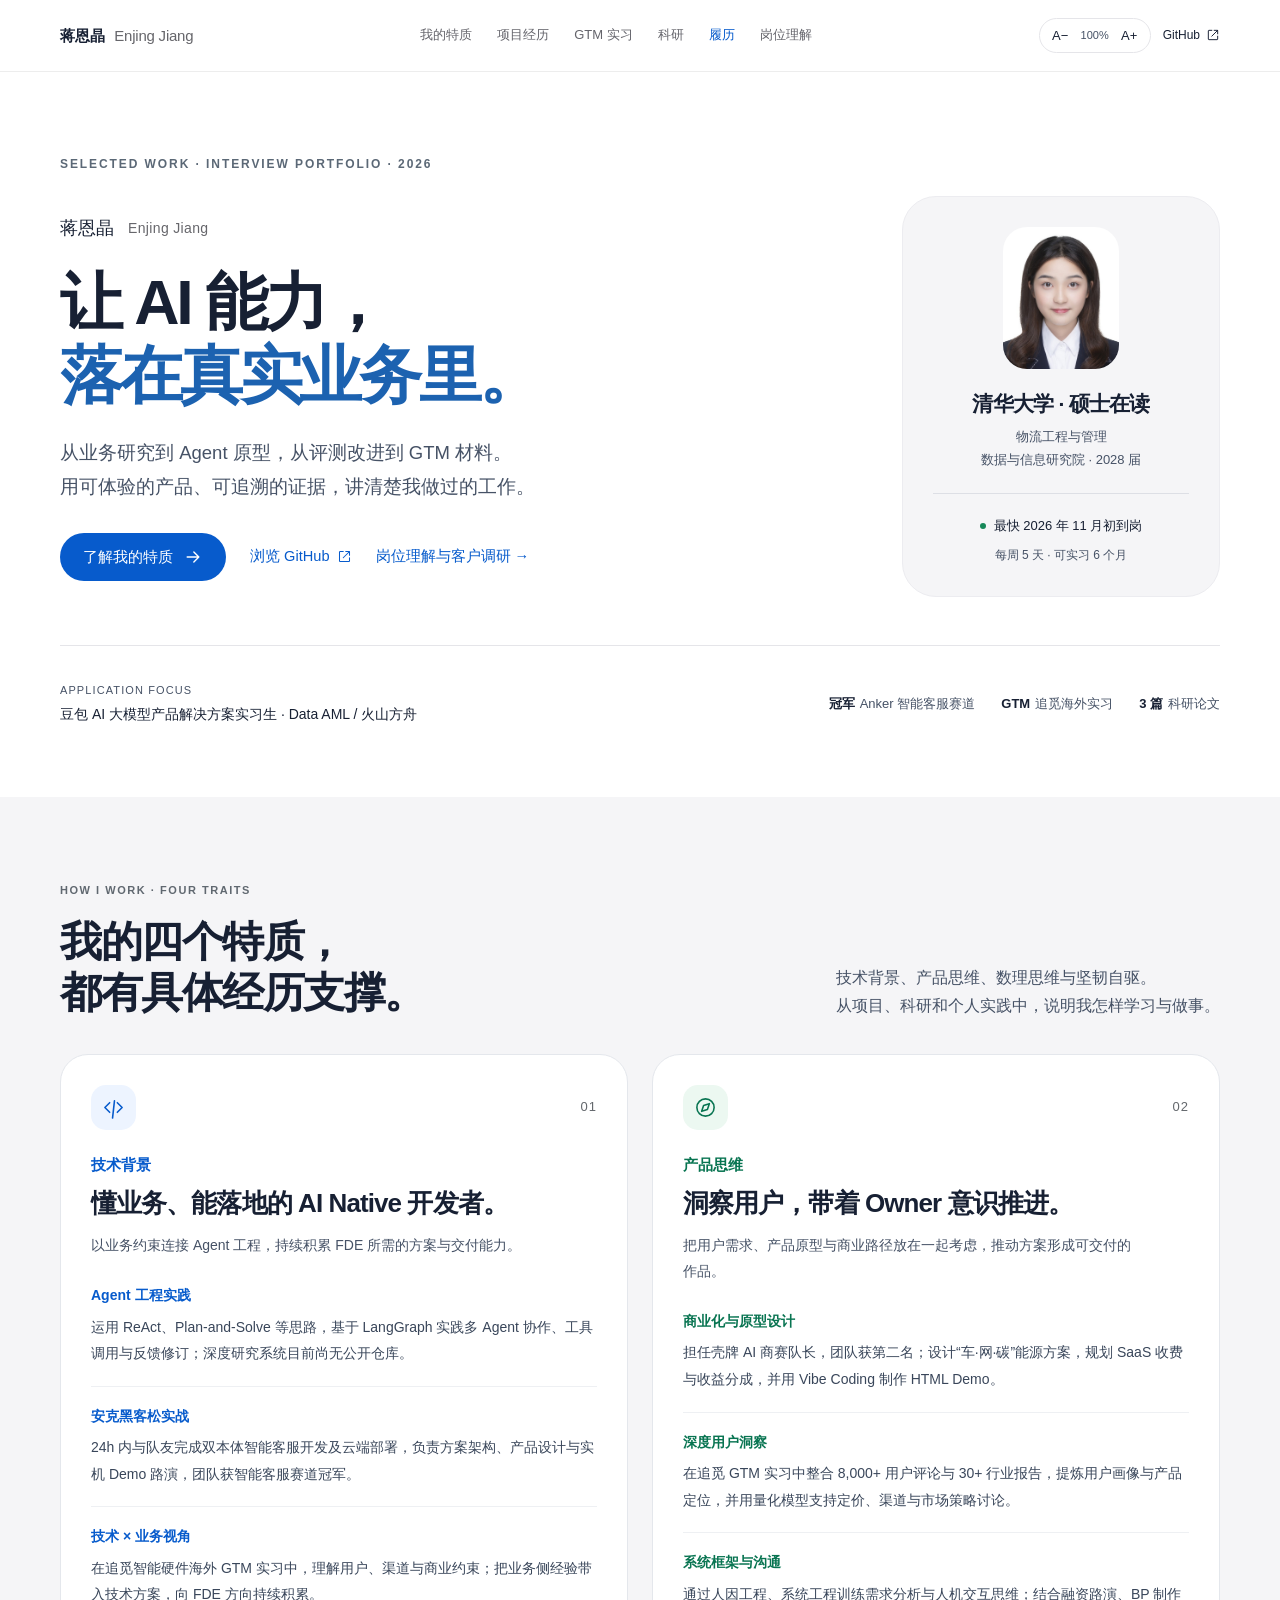
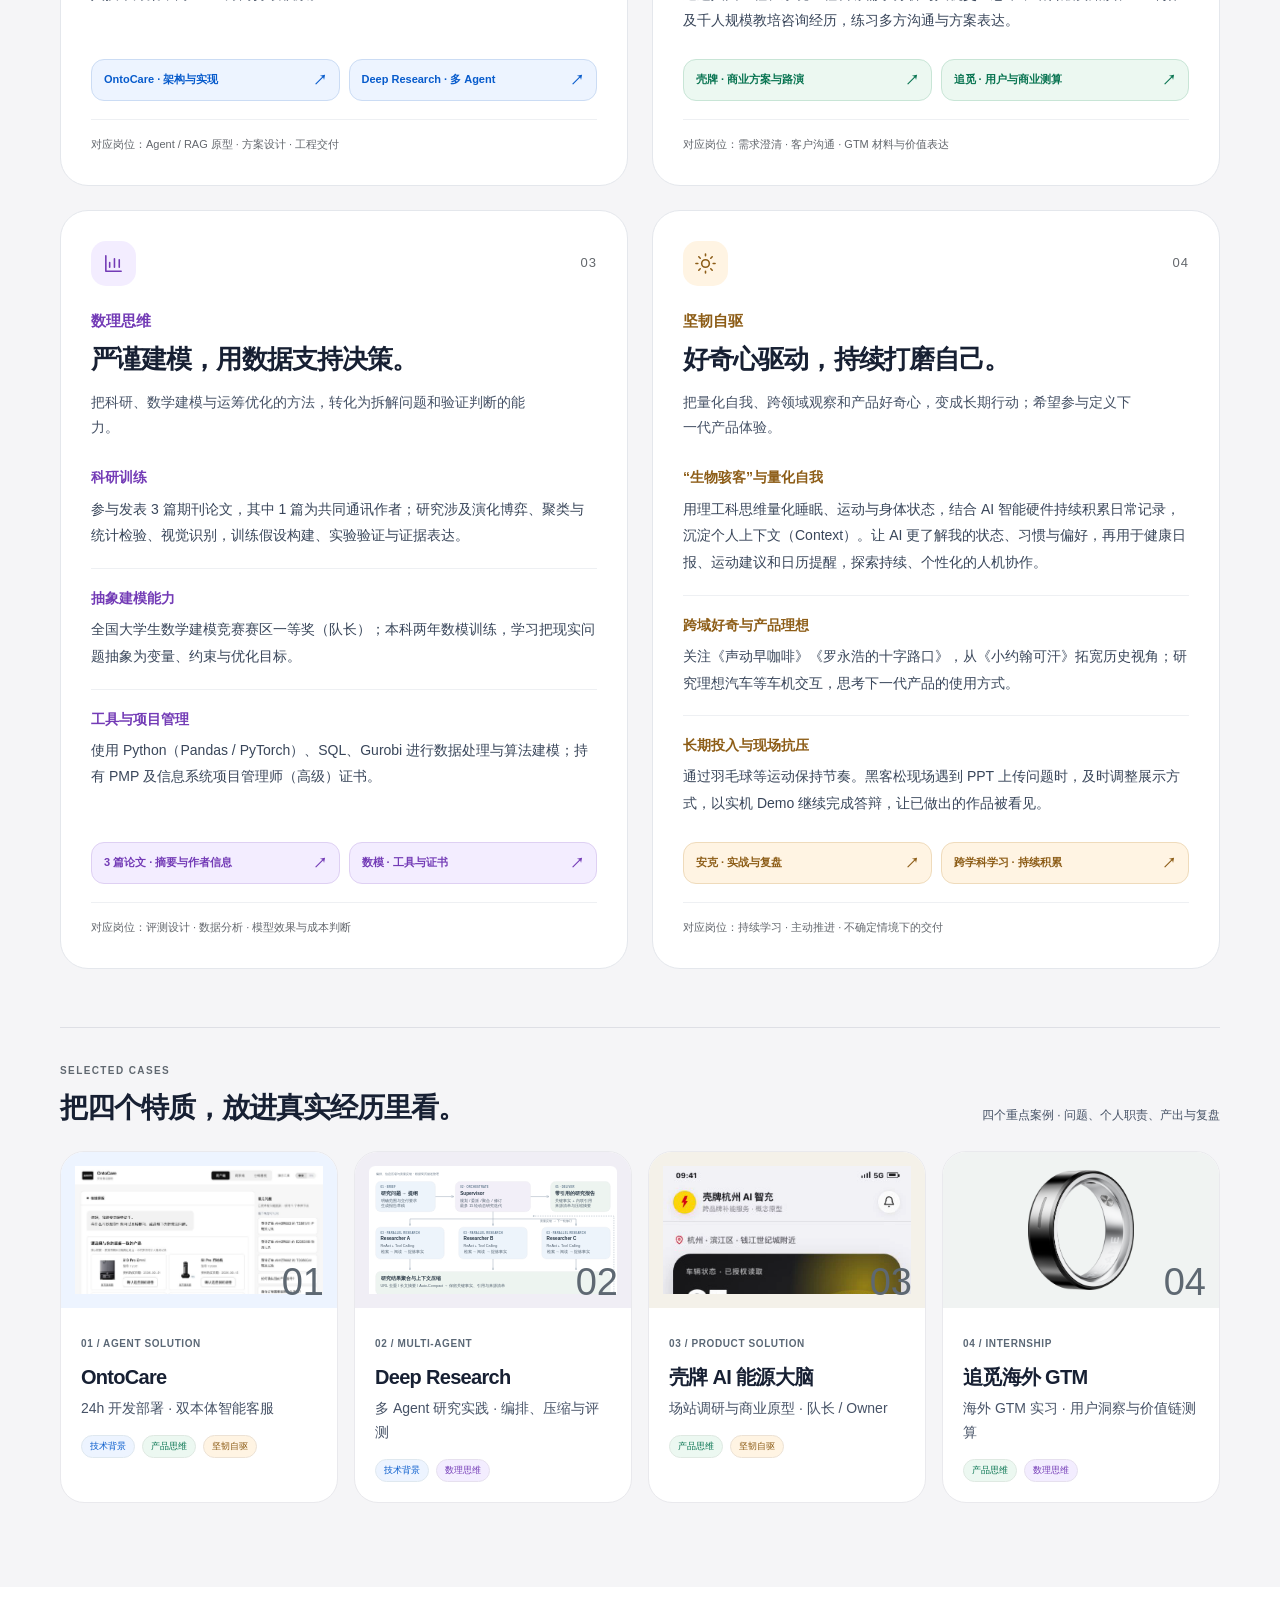
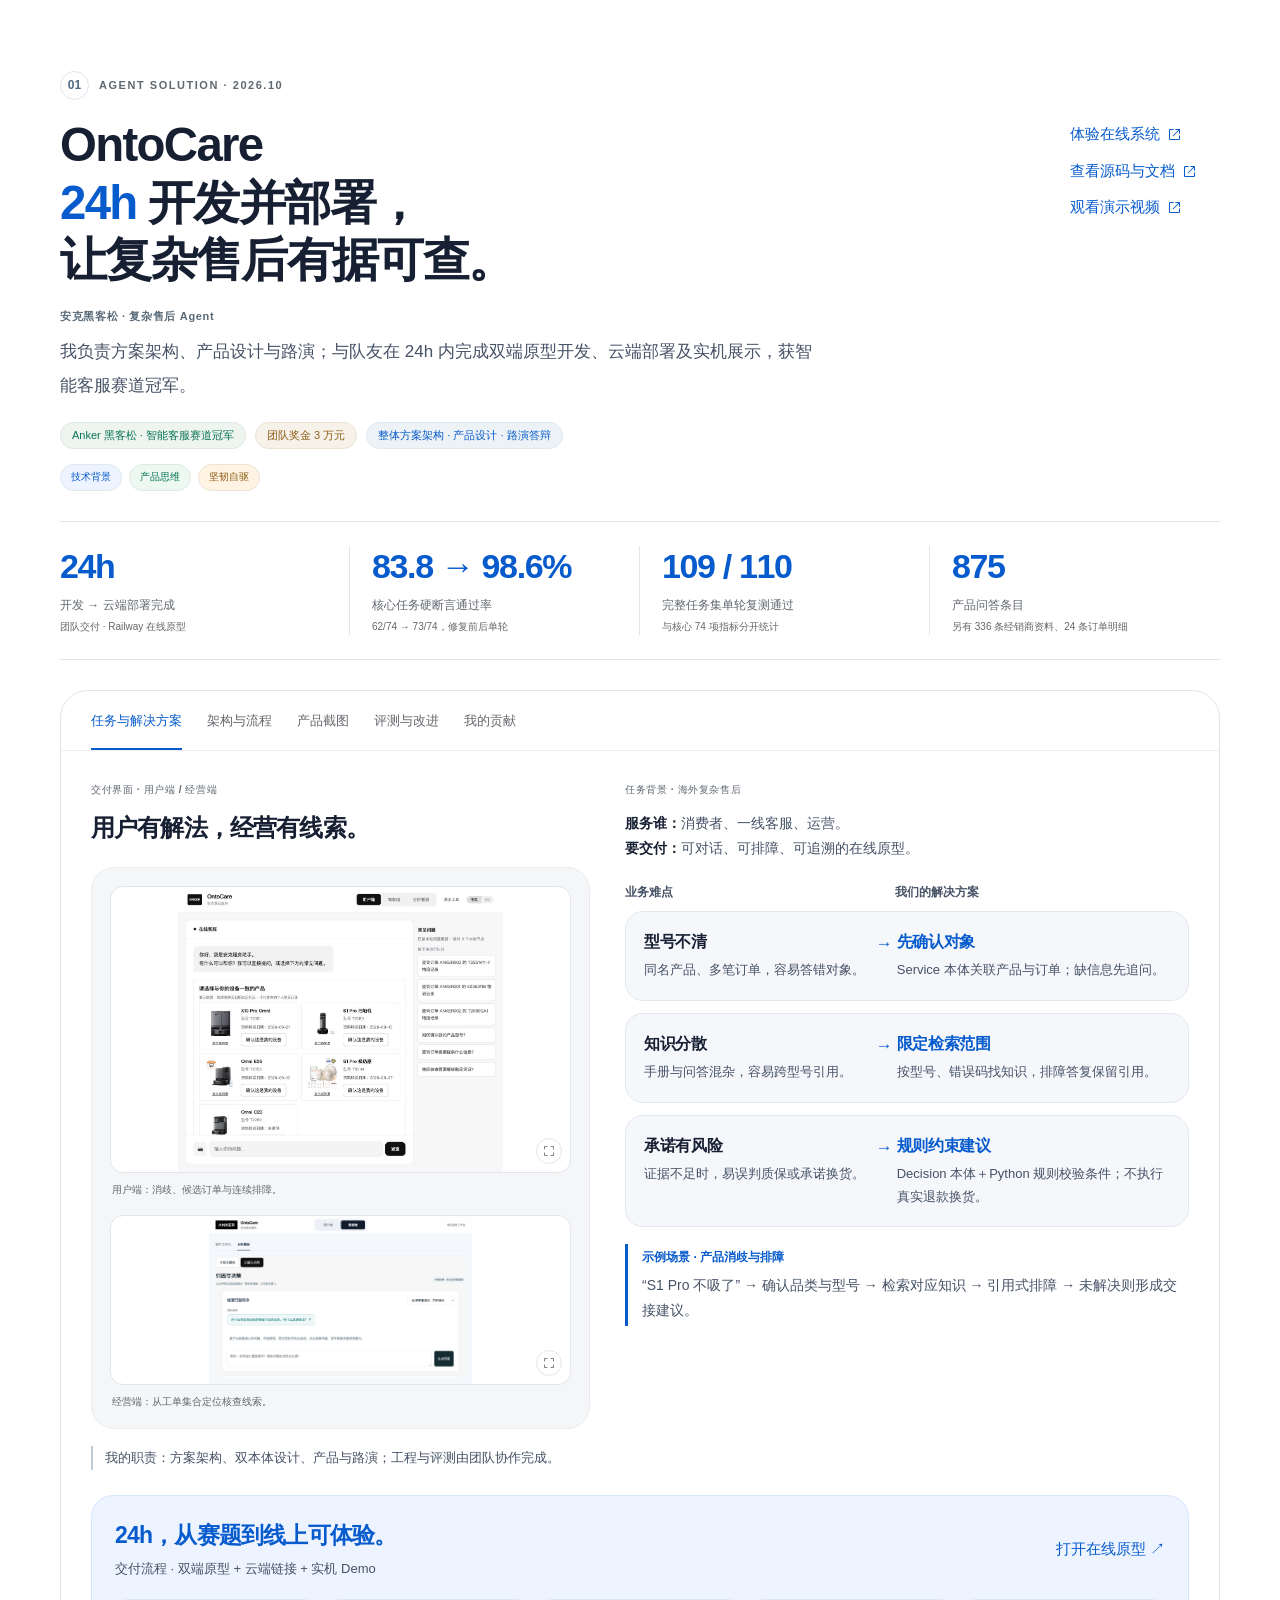
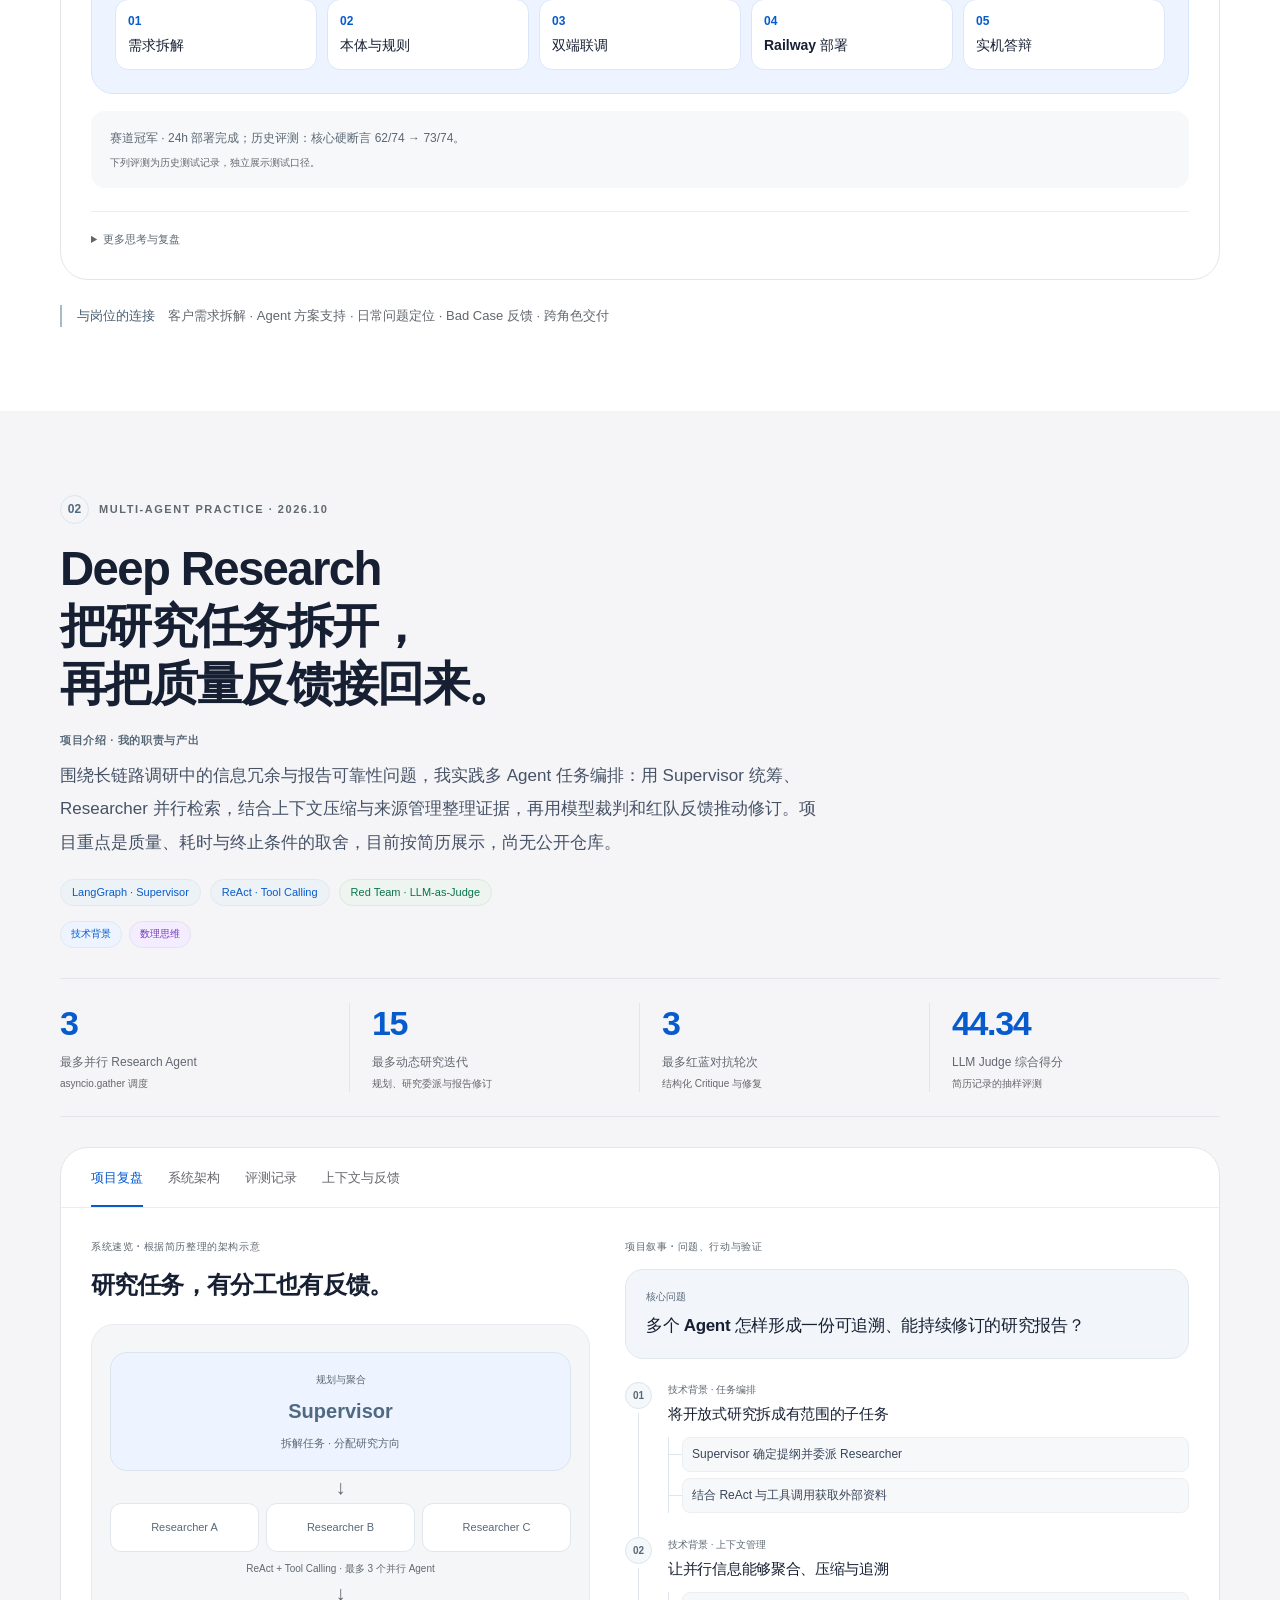
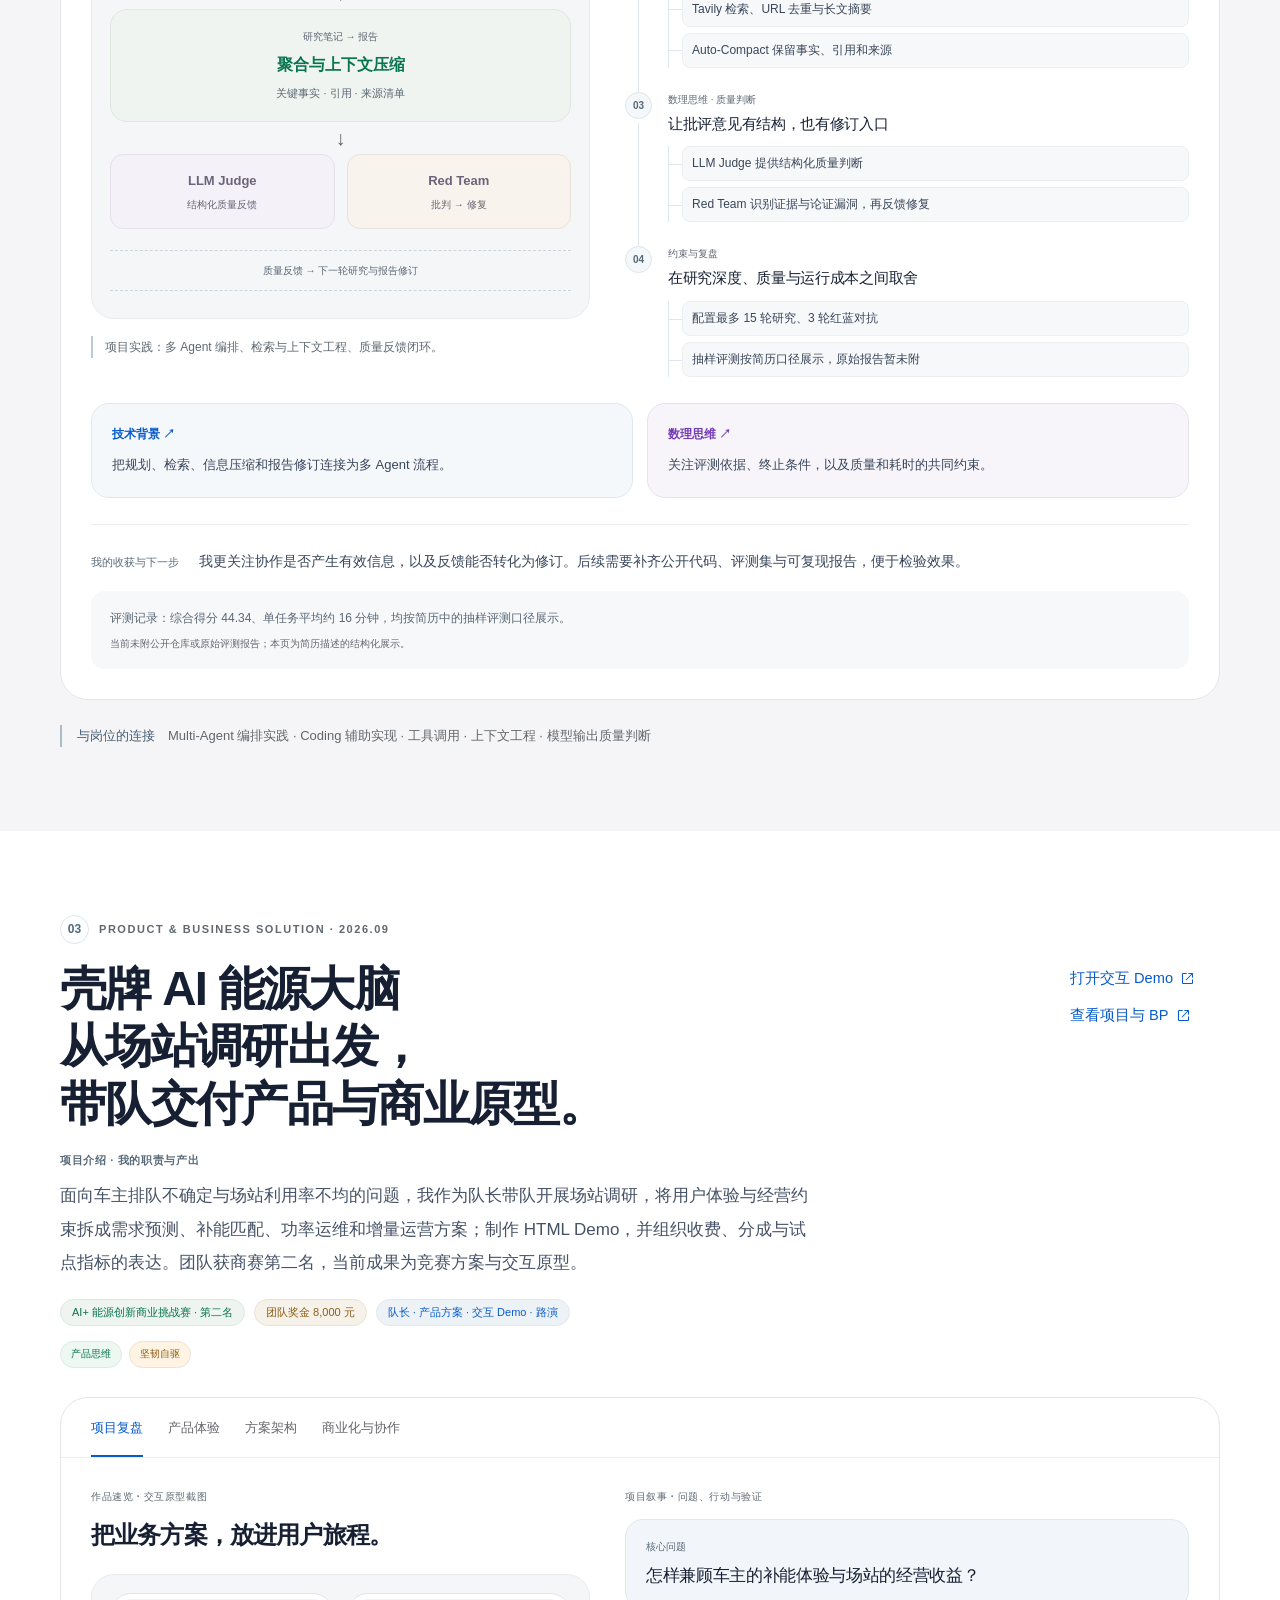
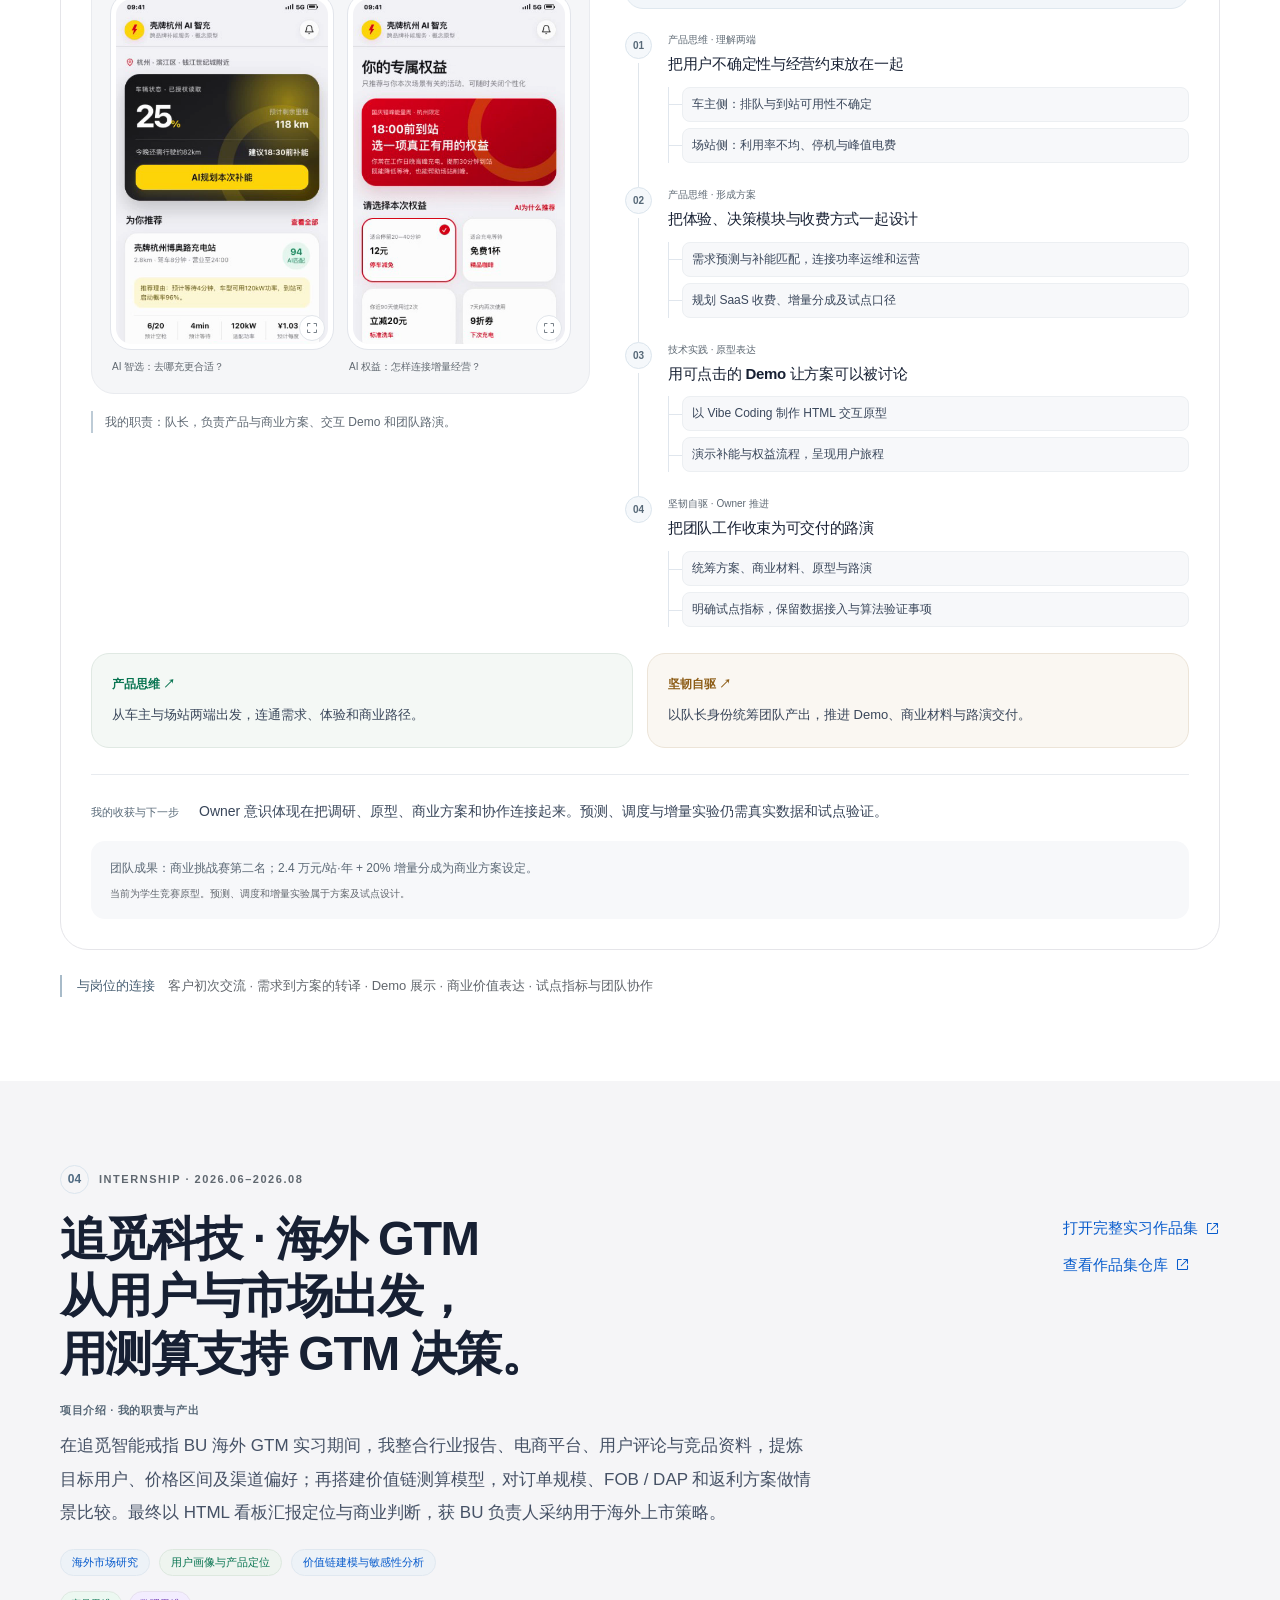
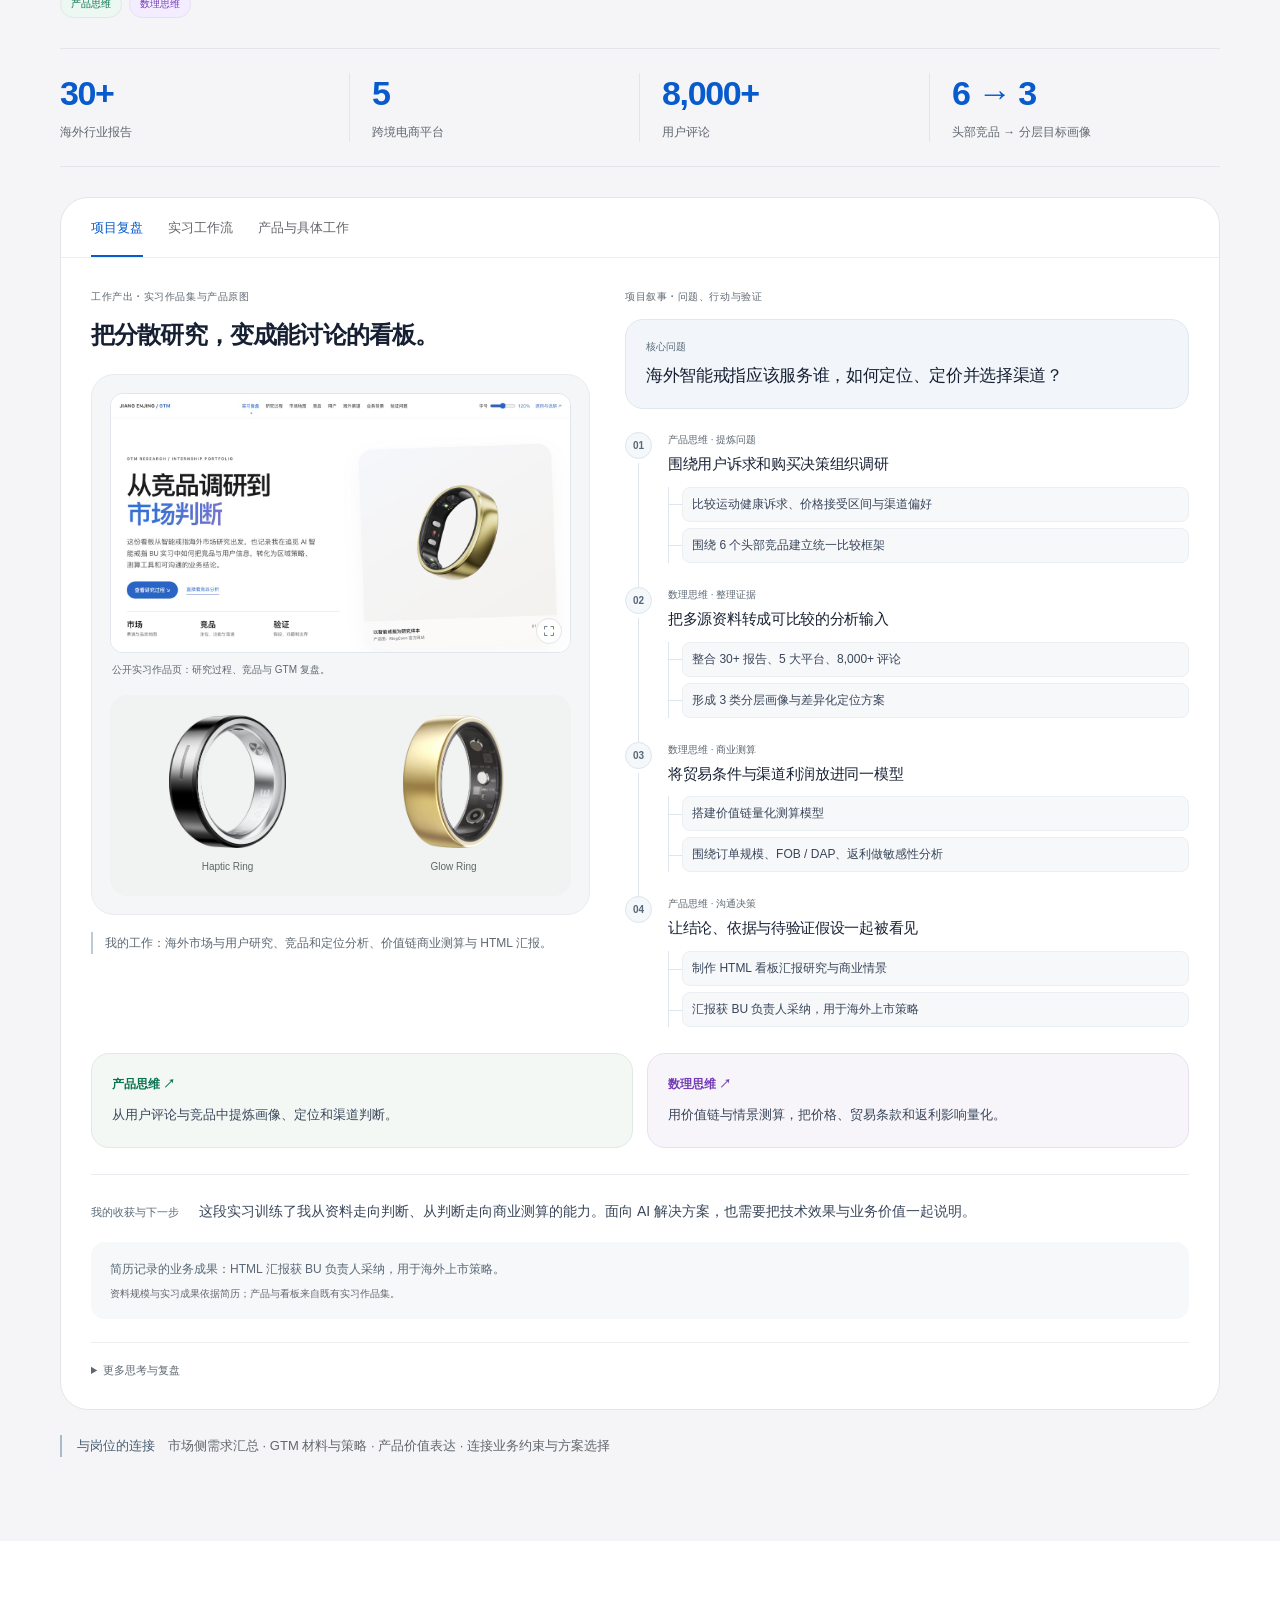
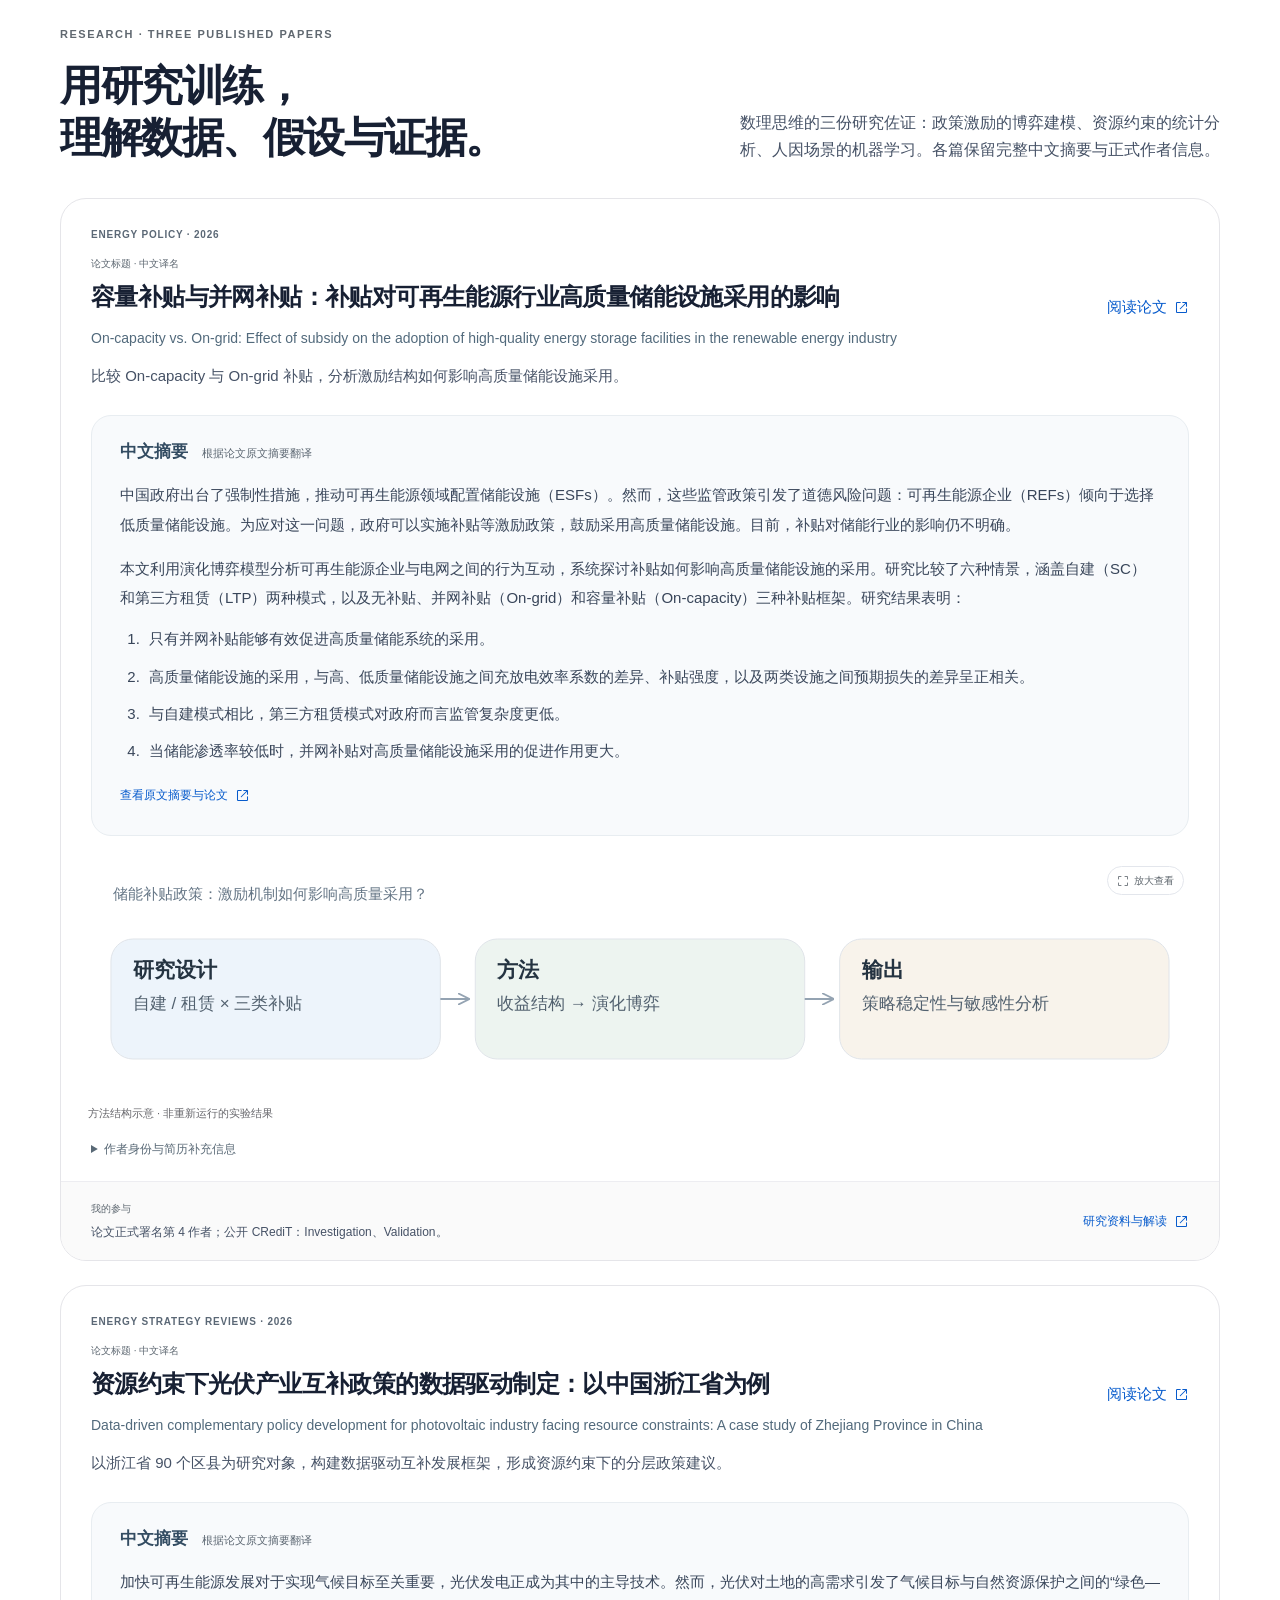
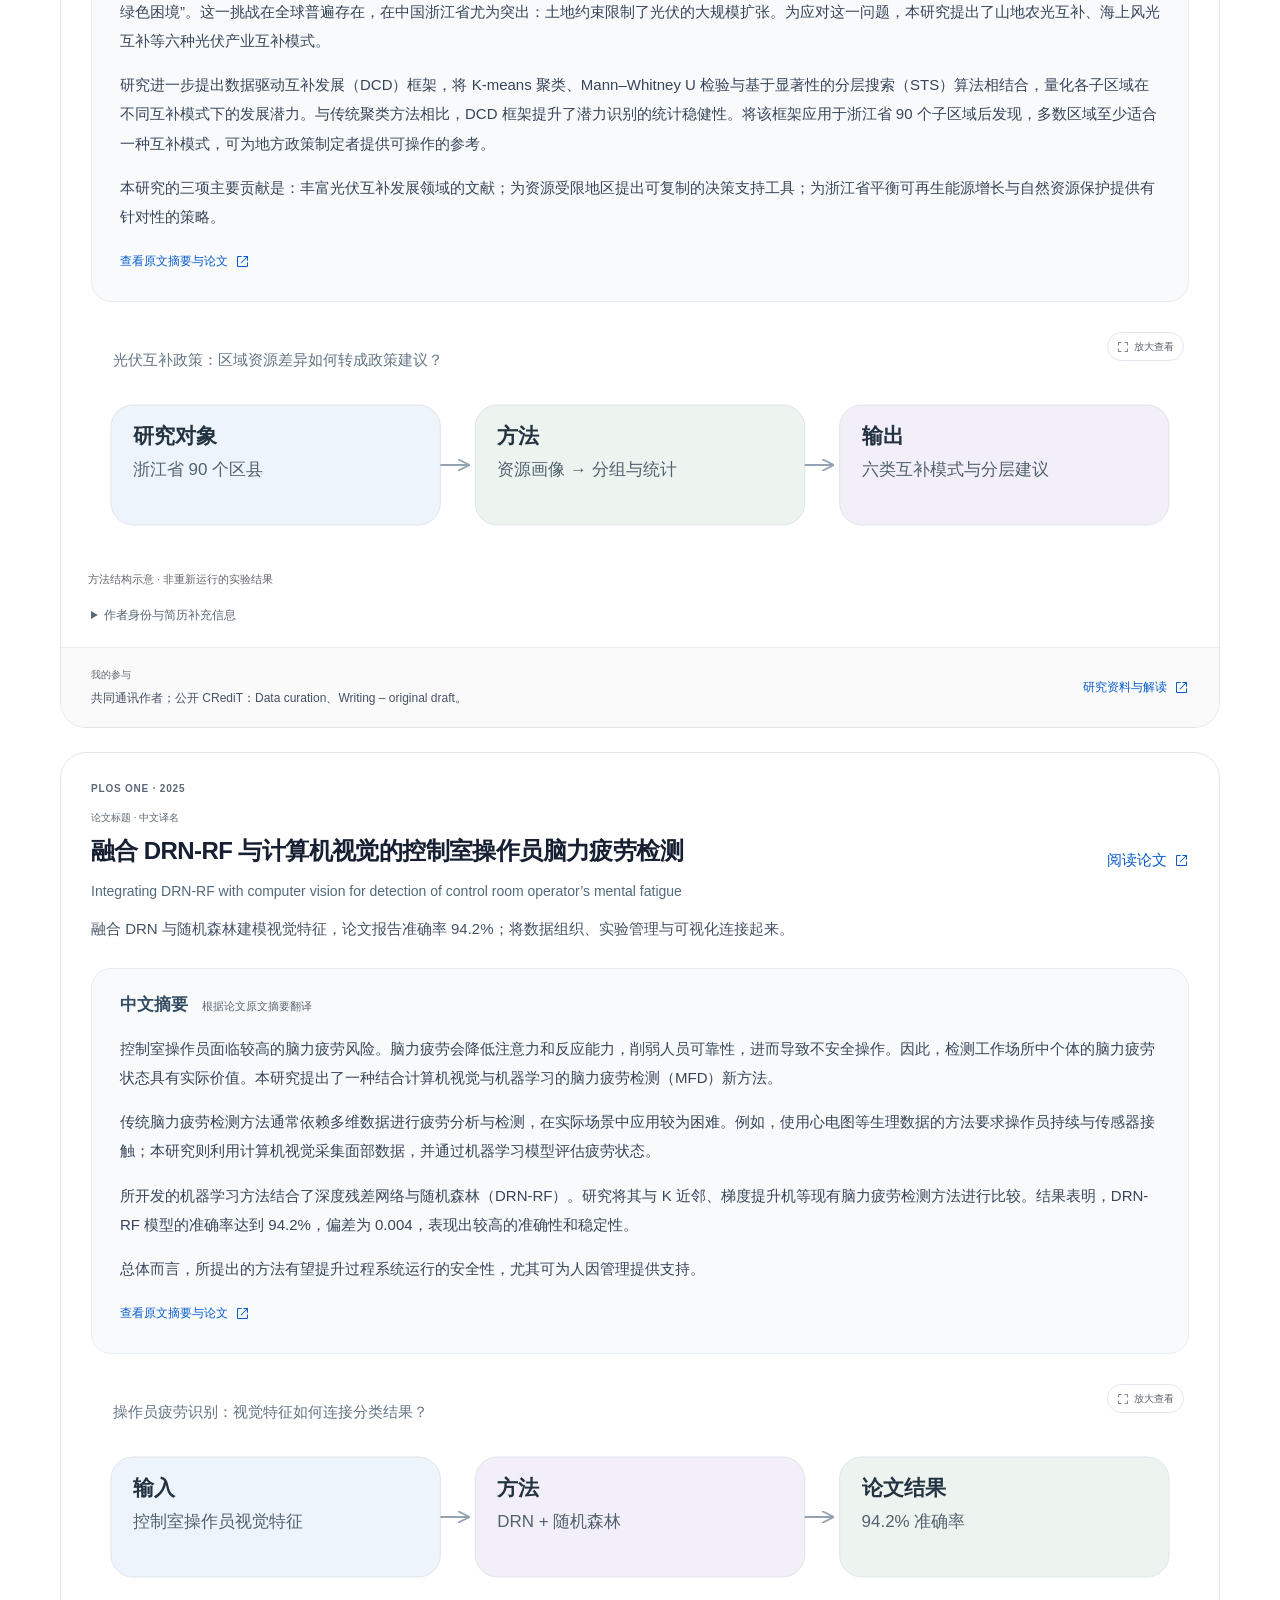
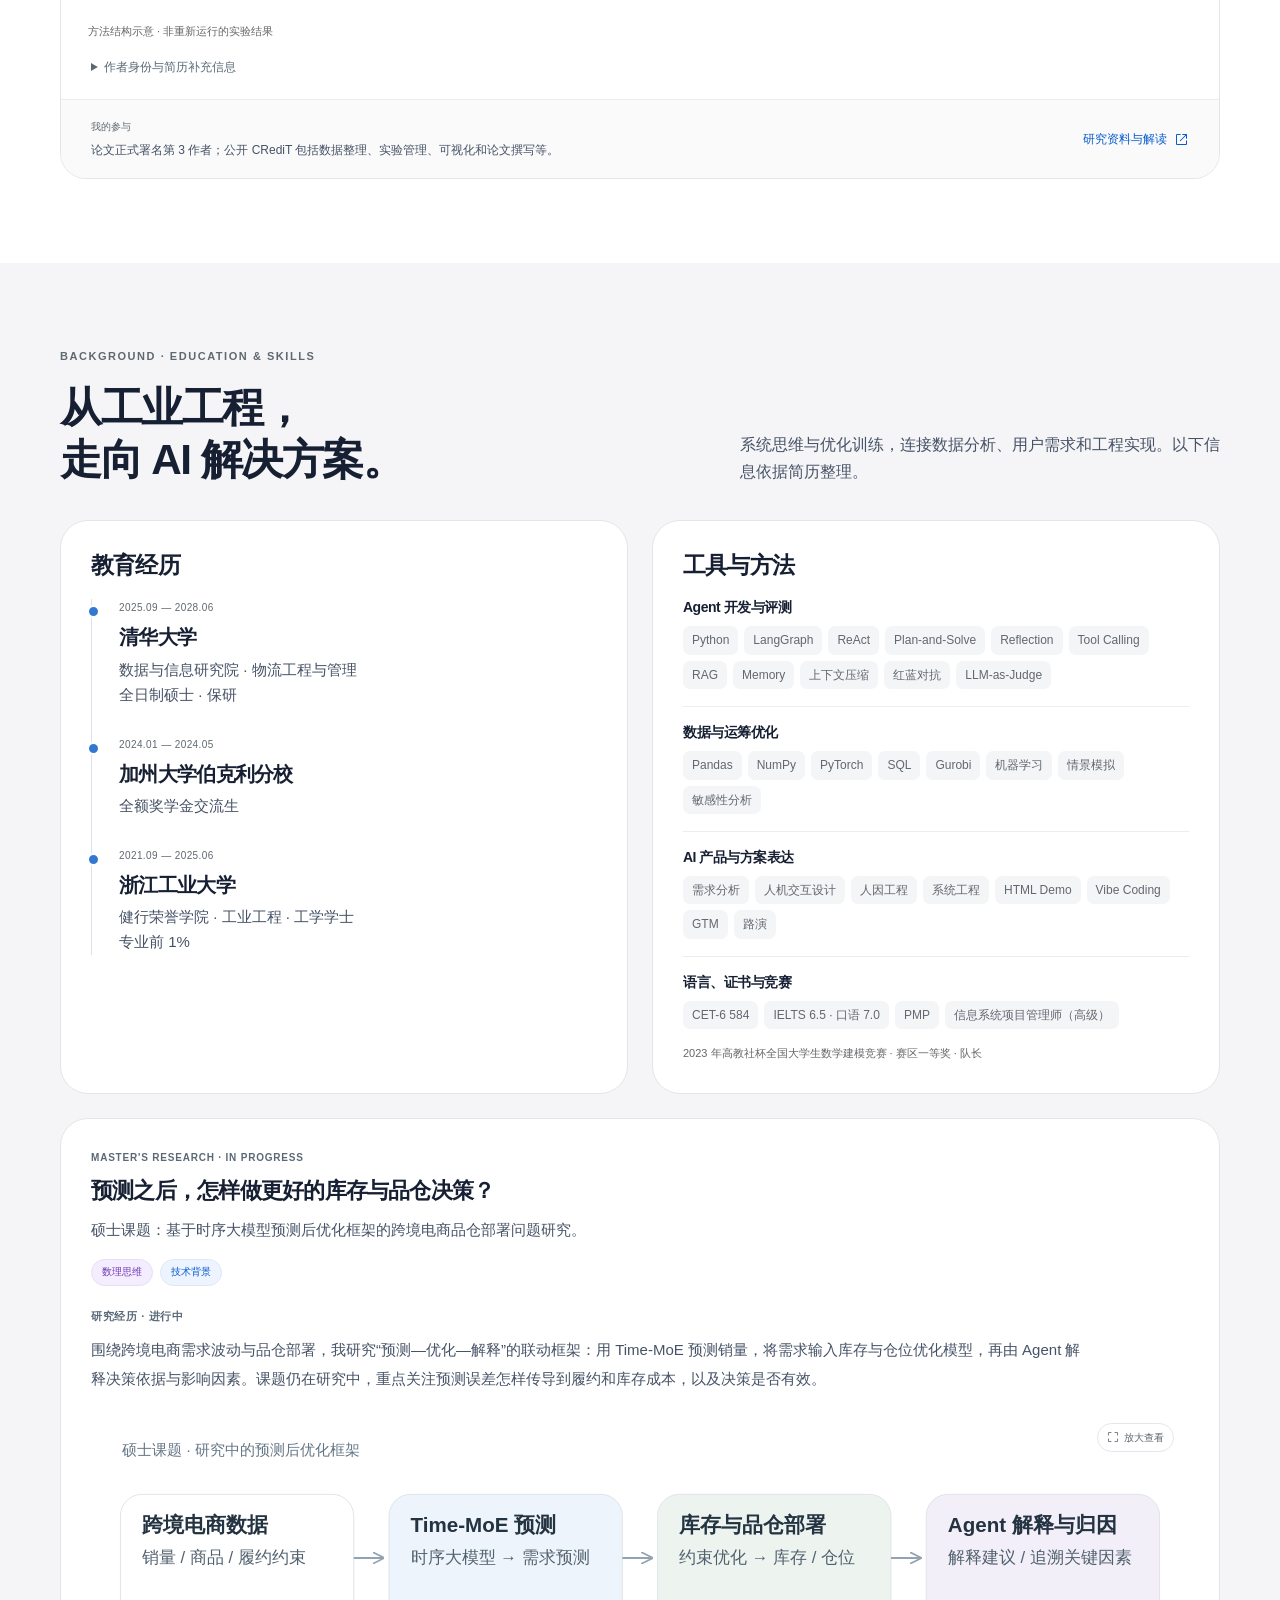
==== commit 37f6a02d: "Clarify hackathon task and solution with 24h deployment story" ====
--- a/index.html
+++ b/index.html
@@ -18,7 +18,33 @@
 @media(max-width:1050px){.trait-card{padding:25px}.trait-card h3{font-size:calc(23px * var(--type-scale,1))}.trait-proof{grid-template-columns:1fr}.trait-evidence{padding:14px 16px}.case-story{gap:24px;grid-template-columns:minmax(0,1fr) minmax(0,1.1fr)}.story-panel{padding:25px}.story-artifacts{padding:13px}.story-proof h3{font-size:calc(21px * var(--type-scale,1))}.story-phone-pair{gap:9px}.story-phone-pair .story-shot img{height:300px}.story-step{padding-left:37px}.parallel-nodes>div{font-size:calc(9px * var(--type-scale,1))}}
 @media(max-width:760px){.trait-grid{grid-template-columns:1fr;gap:17px;margin-bottom:36px}.trait-card{padding:25px 22px;border-radius:24px}.trait-top{margin-bottom:17px}.trait-icon{width:39px;height:39px;border-radius:13px}.trait-card h3{font-size:calc(23px * var(--type-scale,1))}.trait-intro{font-size:calc(13px * var(--type-scale,1))}.trait-proof{margin-top:20px;gap:10px}.evidence-copy{font-size:calc(13px * var(--type-scale,1))}.trait-relevance{font-size:calc(10px * var(--type-scale,1))}.project-directory-title{display:block;padding-top:28px}.project-directory-title h3{font-size:calc(24px * var(--type-scale,1))}.project-directory-title p{text-align:left;margin-top:13px;font-size:calc(11px * var(--type-scale,1))}.case-story{grid-template-columns:1fr;gap:29px}.story-panel{padding:22px 17px}.story-label{font-size:calc(10px * var(--type-scale,1))}.story-proof h3{font-size:calc(22px * var(--type-scale,1));margin:12px 0 18px}.story-artifacts{padding:13px;border-radius:18px;gap:15px}.story-shot img{max-height:250px}.story-shot.secondary-shot img{max-height:148px}.story-personal-role{font-size:calc(11px * var(--type-scale,1));margin-top:14px}.story-question{margin-top:12px;padding:17px}.story-question h4{font-size:calc(16px * var(--type-scale,1))}.story-step{padding-left:38px;padding-bottom:23px}.step-content h4{font-size:calc(15px * var(--type-scale,1))}.story-leaves li{font-size:calc(12px * var(--type-scale,1));padding:6px 8px}.story-takeaway{display:block;margin-top:23px;padding-top:20px}.story-takeaway p{font-size:calc(13px * var(--type-scale,1));margin-top:9px}.story-proof-note{padding:15px}.story-proof-note p{font-size:calc(11px * var(--type-scale,1))}.story-proof-note small{font-size:calc(10px * var(--type-scale,1))}.story-phone-pair .story-shot img{height:279px}.story-phone-pair{gap:10px}.story-ring-pair img{height:119px}.parallel-nodes>div{font-size:calc(9px * var(--type-scale,1));padding:14px 3px}.story-extra .insight-grid{gap:10px}.story-extra .insight p{font-size:calc(12px * var(--type-scale,1))}}
 @media print{.trait-card,.case-story{break-inside:avoid}.trait-grid{gap:16px}.trait-card{padding:20px}.trait-proof{grid-template-columns:1fr}.story-panel{display:block!important}.story-artifacts{break-inside:avoid}}
-.trait-label{font-size:calc(15px * var(--type-scale,1))}.paper-role-label{display:block;font-size:calc(10px * var(--type-scale,1));color:#5e6871;font-weight:550;margin-bottom:5px}.paper-question-label{display:block;font-size:calc(10px * var(--type-scale,1));color:#5e6872;margin-bottom:8px}</style><link rel="canonical" href="https://jiangenjing.github.io/enjing-interview-portfolio/"><link rel="icon" type="image/svg+xml" href="assets/favicon.svg"><style id="abstract-content-styles">
+.trait-label{font-size:calc(15px * var(--type-scale,1))}.paper-role-label{display:block;font-size:calc(10px * var(--type-scale,1));color:#5e6871;font-weight:550;margin-bottom:5px}.paper-question-label{display:block;font-size:calc(10px * var(--type-scale,1));color:#5e6872;margin-bottom:8px}
+/* OntoCare: task, solution and 24h deployment */
+#ontocare .case-title h2 em{font-style:normal;color:var(--blue)}
+#ontocare .hack-context{margin-top:13px;color:var(--muted);font-size:calc(14px * var(--type-scale,1));line-height:1.8}
+#ontocare .hack-context strong{color:var(--ink)}
+#ontocare .hack-labels{display:grid;grid-template-columns:1fr 1.2fr;gap:25px;margin:20px 0 9px;font-size:calc(12px * var(--type-scale,1));font-weight:600;color:var(--muted)}
+#ontocare .hack-pairs{list-style:none;padding:0;margin:0;display:grid;gap:12px}
+#ontocare .hack-pair{display:grid;grid-template-columns:1fr 1.2fr;gap:25px;align-items:start;background:#f5f7fb;border:1px solid #e2e8f0;border-radius:18px;padding:18px}
+#ontocare .hack-pair>div{min-width:0;position:relative}
+#ontocare .hack-pair>div:last-child:before{content:'→';position:absolute;left:-21px;top:0;color:var(--blue)}
+#ontocare .hack-pair h4{font-size:calc(16px * var(--type-scale,1));line-height:1.45;letter-spacing:-.02em}
+#ontocare .hack-pair>div:last-child h4{color:var(--blue)}
+#ontocare .hack-pair p{font-size:calc(13px * var(--type-scale,1));line-height:1.75;margin-top:6px}
+#ontocare .hack-example{margin-top:17px;border-left:3px solid var(--blue);padding:3px 0 3px 14px}
+#ontocare .hack-example span{display:block;font-size:calc(12px * var(--type-scale,1));font-weight:600;color:var(--blue);margin-bottom:5px}
+#ontocare .hack-example p{font-size:calc(14px * var(--type-scale,1));line-height:1.8}
+#ontocare .hack-delivery{margin-top:25px;background:#edf4ff;border:1px solid #d6e5ff;border-radius:22px;padding:23px}
+#ontocare .hack-delivery-head{display:flex;align-items:center;justify-content:space-between;gap:18px}
+#ontocare .hack-delivery h3{font-size:calc(23px * var(--type-scale,1));line-height:1.4;color:var(--blue)}
+#ontocare .hack-delivery p{font-size:calc(13px * var(--type-scale,1));margin-top:7px}
+#ontocare .hack-stages{list-style:none;padding:0;margin:19px 0 0;display:grid;grid-template-columns:repeat(5,minmax(0,1fr));gap:10px;counter-reset:delivery}
+#ontocare .hack-stages li{counter-increment:delivery;background:#fff;border:1px solid #dbe7f8;border-radius:13px;padding:12px;font-size:calc(14px * var(--type-scale,1));font-weight:550;line-height:1.6}
+#ontocare .hack-stages li:before{content:'0' counter(delivery);display:block;color:var(--blue);font-size:calc(12px * var(--type-scale,1));margin-bottom:3px}
+#ontocare .hack-delivery-head .text-link{white-space:nowrap}
+#ontocare .story-personal-role{font-size:calc(13px * var(--type-scale,1));color:var(--muted)}
+@media(max-width:760px){#ontocare .hack-pair{padding:15px 12px;gap:23px}#ontocare .hack-labels{gap:23px}#ontocare .hack-pair h4{font-size:calc(15px * var(--type-scale,1))}#ontocare .hack-delivery{padding:19px 16px}#ontocare .hack-delivery-head{display:block}#ontocare .hack-delivery-head .text-link{margin-top:13px}#ontocare .hack-stages{grid-template-columns:1fr 1fr}#ontocare .hack-stages li:last-child{grid-column:1/-1}#ontocare .hack-delivery h3{font-size:calc(22px * var(--type-scale,1))}}
+</style><link rel="canonical" href="https://jiangenjing.github.io/enjing-interview-portfolio/"><link rel="icon" type="image/svg+xml" href="assets/favicon.svg"><style id="abstract-content-styles">
 .summary-label{display:block;font-size:calc(11px * var(--type-scale,1));font-weight:600;letter-spacing:.06em;color:#586978;margin-bottom:8px}
 .case-title .project-summary{line-height:1.95}
 .paper-header>div{min-width:0}
@@ -71,14 +97,21 @@
 </style></head><body><a class="skip" href="#main">跳转到主要内容</a>
 <header class="topbar"><nav class="wrap nav-inner" aria-label="主导航"><a class="brand" href="#top">蒋恩晶<span>Enjing Jiang</span></a><div class="nav-links"><a href="#overview">我的特质</a><a href="#projects">项目经历</a><a href="#dreame">GTM 实习</a><a href="#research">科研</a><a href="#background">履历</a><a href="role-understanding.html">岗位理解</a></div><div class="nav-tools"><div class="font-tool" aria-label="字号调整"><button type="button" id="font-down" aria-label="减小字号">A−</button><output id="font-size">100%</output><button type="button" id="font-up" aria-label="增大字号">A+</button></div><a class="nav-github" href="https://github.com/jiangenjing" target="_blank" rel="noopener noreferrer">GitHub<svg class="icon" viewBox="0 0 24 24" fill="none" stroke="currentColor" stroke-width="1.65" stroke-linecap="round" stroke-linejoin="round" aria-hidden="true"><path d="M14 4h6v6M20 4 10 14M10 4H5a1 1 0 0 0-1 1v14a1 1 0 0 0 1 1h14a1 1 0 0 0 1-1v-5"></path></svg></a></div></nav></header>
 <main id="main"><section class="hero wrap" id="top"><div class="eyebrow">Selected work · Interview portfolio · 2026</div><div class="hero-grid"><div><div class="name-line">蒋恩晶 <span>Enjing Jiang</span></div><h1>让 AI 能力，<br><em>落在真实业务里。</em></h1><p class="hero-lead">从业务研究到 Agent 原型，从评测改进到 GTM 材料。<br>用可体验的产品、可追溯的证据，讲清楚我做过的工作。</p><div class="hero-actions"><a class="button" href="#overview">了解我的特质 <svg class="icon" viewBox="0 0 24 24" fill="none" stroke="currentColor" stroke-width="1.65" stroke-linecap="round" stroke-linejoin="round" aria-hidden="true"><path d="M5 12h14m-6-6 6 6-6 6"></path></svg></a><a class="text-link" href="https://github.com/jiangenjing" target="_blank" rel="noopener noreferrer">浏览 GitHub<svg class="icon" viewBox="0 0 24 24" fill="none" stroke="currentColor" stroke-width="1.65" stroke-linecap="round" stroke-linejoin="round" aria-hidden="true"><path d="M14 4h6v6M20 4 10 14M10 4H5a1 1 0 0 0-1 1v14a1 1 0 0 0 1 1h14a1 1 0 0 0 1-1v-5"></path></svg></a><a class="text-link" href="role-understanding.html">岗位理解与客户调研 →</a></div></div><aside class="profile-card" aria-label="个人信息"><img width="540" height="720" class="portrait" src="assets/enjing-portrait.jpg" alt="蒋恩晶简历照片" loading="eager" decoding="async"><h3>清华大学 · 硕士在读</h3><p>物流工程与管理<br>数据与信息研究院 · 2028 届</p><div class="profile-rule"></div><div class="availability">最快 2026 年 11 月初到岗</div><p class="profile-foot">每周 5 天 · 可实习 6 个月</p></aside></div><div class="role-strip"><div class="role"><span>APPLICATION FOCUS</span>豆包 AI 大模型产品解决方案实习生 · Data AML / 火山方舟</div><div class="quick-facts"><span><strong>冠军</strong>Anker 智能客服赛道</span><span><strong>GTM</strong>追觅海外实习</span><span><strong>3 篇</strong>科研论文</span></div></div></section>
-<section class="section soft" id="overview"><div class="wrap"><div class="section-head"><div><div class="section-kicker">HOW I WORK · FOUR TRAITS</div><h2>我的四个特质，<br>都有具体经历支撑。</h2></div><p>技术背景、产品思维、数理思维与坚韧自驱。<br>从项目、科研和个人实践中，说明我怎样学习与做事。</p></div><div class="trait-grid"><article class="trait-card blue" id="trait-business"><div class="trait-top"><span class="trait-icon"><svg class="icon" viewBox="0 0 24 24" fill="none" stroke="currentColor" stroke-width="1.65" stroke-linecap="round" stroke-linejoin="round" aria-hidden="true"><path d="m8 7-5 5 5 5m8-10 5 5-5 5m-3-12-2 18"></path></svg></span><span class="trait-order">01</span></div><div class="trait-label">技术背景</div><h3>懂业务、能落地的 AI Native 开发者。</h3><p class="trait-intro">以业务约束连接 Agent 工程，持续积累 FDE 所需的方案与交付能力。</p><ul class="trait-detail-list"><li><h4>Agent 工程实践</h4><p>运用 ReAct、Plan-and-Solve 等思路，基于 LangGraph 实践多 Agent 协作、工具调用与反馈修订；深度研究系统目前尚无公开仓库。</p></li><li><h4>安克黑客松实战</h4><p>24 小时内与队友交付双本体智能客服，负责整体方案架构、产品设计与实机 Demo 路演，团队获智能客服赛道冠军。</p></li><li><h4>技术 × 业务视角</h4><p>在追觅智能硬件海外 GTM 实习中，理解用户、渠道与商业约束；把业务侧经验带入技术方案，向 FDE 方向持续积累。</p></li></ul><div class="trait-proof" aria-label="技术背景相关经历"><a class="trait-evidence" href="#ontocare" data-evidence-tab="onto-tab-1"><span class="evidence-project">OntoCare · 架构与实现<span aria-hidden="true">↗</span></span></a><a class="trait-evidence" href="#deepresearch" data-evidence-tab="deep-tab-0"><span class="evidence-project">Deep Research · 多 Agent<span aria-hidden="true">↗</span></span></a></div><div class="trait-relevance">对应岗位：Agent / RAG 原型 · 方案设计 · 工程交付</div></article><article class="trait-card sage" id="trait-builder"><div class="trait-top"><span class="trait-icon"><svg class="icon" viewBox="0 0 24 24" fill="none" stroke="currentColor" stroke-width="1.65" stroke-linecap="round" stroke-linejoin="round" aria-hidden="true"><circle cx="12" cy="12" r="9"></circle><path d="m16 8-2 6-6 2 2-6 6-2Z"></path></svg></span><span class="trait-order">02</span></div><div class="trait-label">产品思维</div><h3>洞察用户，带着 Owner 意识推进。</h3><p class="trait-intro">把用户需求、产品原型与商业路径放在一起考虑，推动方案形成可交付的作品。</p><ul class="trait-detail-list"><li><h4>商业化与原型设计</h4><p>担任壳牌 AI 商赛队长，团队获第二名；设计“车·网·碳”能源方案，规划 SaaS 收费与收益分成，并用 Vibe Coding 制作 HTML Demo。</p></li><li><h4>深度用户洞察</h4><p>在追觅 GTM 实习中整合 8,000+ 用户评论与 30+ 行业报告，提炼用户画像与产品定位，并用量化模型支持定价、渠道与市场策略讨论。</p></li><li><h4>系统框架与沟通</h4><p>通过人因工程、系统工程训练需求分析与人机交互思维；结合融资路演、BP 制作及千人规模教培咨询经历，练习多方沟通与方案表达。</p></li></ul><div class="trait-proof" aria-label="产品思维相关经历"><a class="trait-evidence" href="#shell" data-evidence-tab="shell-tab-2"><span class="evidence-project">壳牌 · 商业方案与路演<span aria-hidden="true">↗</span></span></a><a class="trait-evidence" href="#dreame" data-evidence-tab="dreame-tab-1"><span class="evidence-project">追觅 · 用户与商业测算<span aria-hidden="true">↗</span></span></a></div><div class="trait-relevance">对应岗位：需求澄清 · 客户沟通 · GTM 材料与价值表达</div></article><article class="trait-card lilac" id="trait-evidence"><div class="trait-top"><span class="trait-icon"><svg class="icon" viewBox="0 0 24 24" fill="none" stroke="currentColor" stroke-width="1.65" stroke-linecap="round" stroke-linejoin="round" aria-hidden="true"><path d="M4 4v16h16M8 16v-5m5 5V7m5 9v-8"></path></svg></span><span class="trait-order">03</span></div><div class="trait-label">数理思维</div><h3>严谨建模，用数据支持决策。</h3><p class="trait-intro">把科研、数学建模与运筹优化的方法，转化为拆解问题和验证判断的能力。</p><ul class="trait-detail-list"><li><h4>科研训练</h4><p>参与发表 3 篇期刊论文，其中 1 篇为共同通讯作者；研究涉及演化博弈、聚类与统计检验、视觉识别，训练假设构建、实验验证与证据表达。</p></li><li><h4>抽象建模能力</h4><p>全国大学生数学建模竞赛赛区一等奖（队长）；本科两年数模训练，学习把现实问题抽象为变量、约束与优化目标。</p></li><li><h4>工具与项目管理</h4><p>使用 Python（Pandas / PyTorch）、SQL、Gurobi 进行数据处理与算法建模；持有 PMP 及信息系统项目管理师（高级）证书。</p></li></ul><div class="trait-proof" aria-label="数理思维相关经历"><a class="trait-evidence" href="#research"><span class="evidence-project">3 篇论文 · 摘要与作者信息<span aria-hidden="true">↗</span></span></a><a class="trait-evidence" href="#background"><span class="evidence-project">数模 · 工具与证书<span aria-hidden="true">↗</span></span></a></div><div class="trait-relevance">对应岗位：评测设计 · 数据分析 · 模型效果与成本判断</div></article><article class="trait-card sand" id="trait-ownership"><div class="trait-top"><span class="trait-icon"><svg class="icon" viewBox="0 0 24 24" fill="none" stroke="currentColor" stroke-width="1.65" stroke-linecap="round" stroke-linejoin="round" aria-hidden="true"><circle cx="12" cy="12" r="4"></circle><path d="M12 2v2m0 16v2M2 12h2m16 0h2M5 5l1.5 1.5m11 11L19 19M5 19l1.5-1.5m11-11L19 5"></path></svg></span><span class="trait-order">04</span></div><div class="trait-label">坚韧自驱</div><h3>好奇心驱动，持续打磨自己。</h3><p class="trait-intro">把量化自我、跨领域观察和产品好奇心，变成长期行动；希望参与定义下一代产品体验。</p><ul class="trait-detail-list"><li><h4>“生物骇客”与量化自我</h4><p>用理工科思维量化睡眠、运动与身体状态，结合 AI 智能硬件持续积累日常记录，沉淀个人上下文（Context）。让 AI 更了解我的状态、习惯与偏好，再用于健康日报、运动建议和日历提醒，探索持续、个性化的人机协作。</p></li><li><h4>跨域好奇与产品理想</h4><p>关注《声动早咖啡》《罗永浩的十字路口》，从《小约翰可汗》拓宽历史视角；研究理想汽车等车机交互，思考下一代产品的使用方式。</p></li><li><h4>长期投入与现场抗压</h4><p>通过羽毛球等运动保持节奏。黑客松现场遇到 PPT 上传问题时，及时调整展示方式，以实机 Demo 继续完成答辩，让已做出的作品被看见。</p></li></ul><div class="trait-proof" aria-label="坚韧自驱相关经历"><a class="trait-evidence" href="#ontocare" data-evidence-tab="onto-tab-story"><span class="evidence-project">安克 · 实战与复盘<span aria-hidden="true">↗</span></span></a><a class="trait-evidence" href="#background"><span class="evidence-project">跨学科学习 · 持续积累<span aria-hidden="true">↗</span></span></a></div><div class="trait-relevance">对应岗位：持续学习 · 主动推进 · 不确定情境下的交付</div></article></div><div id="projects" class="project-directory-title"><div><div class="section-kicker">SELECTED CASES</div><h3>把四个特质，放进真实经历里看。</h3></div><p>四个重点案例 · 问题、个人职责、产出与复盘</p></div><div class="project-nav">
-<a href="#ontocare"><div class="project-cover "><img width="1025" height="898" class="" src="assets/ontocare-customer.png" alt="OntoCare" loading="lazy" decoding="async"><span class="cover-index">01</span></div><div class="project-nav-body"><small>01 / AGENT SOLUTION</small><h3>OntoCare</h3><p>双本体客服原型 · 架构、产品与路演</p><div class="case-trait-tags" aria-label="这段经历体现的特质"><span class="case-trait-tag blue">技术背景</span><span class="case-trait-tag sage">产品思维</span><span class="case-trait-tag sand">坚韧自驱</span></div></div></a>
+<section class="section soft" id="overview"><div class="wrap"><div class="section-head"><div><div class="section-kicker">HOW I WORK · FOUR TRAITS</div><h2>我的四个特质，<br>都有具体经历支撑。</h2></div><p>技术背景、产品思维、数理思维与坚韧自驱。<br>从项目、科研和个人实践中，说明我怎样学习与做事。</p></div><div class="trait-grid"><article class="trait-card blue" id="trait-business"><div class="trait-top"><span class="trait-icon"><svg class="icon" viewBox="0 0 24 24" fill="none" stroke="currentColor" stroke-width="1.65" stroke-linecap="round" stroke-linejoin="round" aria-hidden="true"><path d="m8 7-5 5 5 5m8-10 5 5-5 5m-3-12-2 18"></path></svg></span><span class="trait-order">01</span></div><div class="trait-label">技术背景</div><h3>懂业务、能落地的 AI Native 开发者。</h3><p class="trait-intro">以业务约束连接 Agent 工程，持续积累 FDE 所需的方案与交付能力。</p><ul class="trait-detail-list"><li><h4>Agent 工程实践</h4><p>运用 ReAct、Plan-and-Solve 等思路，基于 LangGraph 实践多 Agent 协作、工具调用与反馈修订；深度研究系统目前尚无公开仓库。</p></li><li><h4>安克黑客松实战</h4><p>24h 内与队友完成双本体智能客服开发及云端部署，负责方案架构、产品设计与实机 Demo 路演，团队获智能客服赛道冠军。</p></li><li><h4>技术 × 业务视角</h4><p>在追觅智能硬件海外 GTM 实习中，理解用户、渠道与商业约束；把业务侧经验带入技术方案，向 FDE 方向持续积累。</p></li></ul><div class="trait-proof" aria-label="技术背景相关经历"><a class="trait-evidence" href="#ontocare" data-evidence-tab="onto-tab-1"><span class="evidence-project">OntoCare · 架构与实现<span aria-hidden="true">↗</span></span></a><a class="trait-evidence" href="#deepresearch" data-evidence-tab="deep-tab-0"><span class="evidence-project">Deep Research · 多 Agent<span aria-hidden="true">↗</span></span></a></div><div class="trait-relevance">对应岗位：Agent / RAG 原型 · 方案设计 · 工程交付</div></article><article class="trait-card sage" id="trait-builder"><div class="trait-top"><span class="trait-icon"><svg class="icon" viewBox="0 0 24 24" fill="none" stroke="currentColor" stroke-width="1.65" stroke-linecap="round" stroke-linejoin="round" aria-hidden="true"><circle cx="12" cy="12" r="9"></circle><path d="m16 8-2 6-6 2 2-6 6-2Z"></path></svg></span><span class="trait-order">02</span></div><div class="trait-label">产品思维</div><h3>洞察用户，带着 Owner 意识推进。</h3><p class="trait-intro">把用户需求、产品原型与商业路径放在一起考虑，推动方案形成可交付的作品。</p><ul class="trait-detail-list"><li><h4>商业化与原型设计</h4><p>担任壳牌 AI 商赛队长，团队获第二名；设计“车·网·碳”能源方案，规划 SaaS 收费与收益分成，并用 Vibe Coding 制作 HTML Demo。</p></li><li><h4>深度用户洞察</h4><p>在追觅 GTM 实习中整合 8,000+ 用户评论与 30+ 行业报告，提炼用户画像与产品定位，并用量化模型支持定价、渠道与市场策略讨论。</p></li><li><h4>系统框架与沟通</h4><p>通过人因工程、系统工程训练需求分析与人机交互思维；结合融资路演、BP 制作及千人规模教培咨询经历，练习多方沟通与方案表达。</p></li></ul><div class="trait-proof" aria-label="产品思维相关经历"><a class="trait-evidence" href="#shell" data-evidence-tab="shell-tab-2"><span class="evidence-project">壳牌 · 商业方案与路演<span aria-hidden="true">↗</span></span></a><a class="trait-evidence" href="#dreame" data-evidence-tab="dreame-tab-1"><span class="evidence-project">追觅 · 用户与商业测算<span aria-hidden="true">↗</span></span></a></div><div class="trait-relevance">对应岗位：需求澄清 · 客户沟通 · GTM 材料与价值表达</div></article><article class="trait-card lilac" id="trait-evidence"><div class="trait-top"><span class="trait-icon"><svg class="icon" viewBox="0 0 24 24" fill="none" stroke="currentColor" stroke-width="1.65" stroke-linecap="round" stroke-linejoin="round" aria-hidden="true"><path d="M4 4v16h16M8 16v-5m5 5V7m5 9v-8"></path></svg></span><span class="trait-order">03</span></div><div class="trait-label">数理思维</div><h3>严谨建模，用数据支持决策。</h3><p class="trait-intro">把科研、数学建模与运筹优化的方法，转化为拆解问题和验证判断的能力。</p><ul class="trait-detail-list"><li><h4>科研训练</h4><p>参与发表 3 篇期刊论文，其中 1 篇为共同通讯作者；研究涉及演化博弈、聚类与统计检验、视觉识别，训练假设构建、实验验证与证据表达。</p></li><li><h4>抽象建模能力</h4><p>全国大学生数学建模竞赛赛区一等奖（队长）；本科两年数模训练，学习把现实问题抽象为变量、约束与优化目标。</p></li><li><h4>工具与项目管理</h4><p>使用 Python（Pandas / PyTorch）、SQL、Gurobi 进行数据处理与算法建模；持有 PMP 及信息系统项目管理师（高级）证书。</p></li></ul><div class="trait-proof" aria-label="数理思维相关经历"><a class="trait-evidence" href="#research"><span class="evidence-project">3 篇论文 · 摘要与作者信息<span aria-hidden="true">↗</span></span></a><a class="trait-evidence" href="#background"><span class="evidence-project">数模 · 工具与证书<span aria-hidden="true">↗</span></span></a></div><div class="trait-relevance">对应岗位：评测设计 · 数据分析 · 模型效果与成本判断</div></article><article class="trait-card sand" id="trait-ownership"><div class="trait-top"><span class="trait-icon"><svg class="icon" viewBox="0 0 24 24" fill="none" stroke="currentColor" stroke-width="1.65" stroke-linecap="round" stroke-linejoin="round" aria-hidden="true"><circle cx="12" cy="12" r="4"></circle><path d="M12 2v2m0 16v2M2 12h2m16 0h2M5 5l1.5 1.5m11 11L19 19M5 19l1.5-1.5m11-11L19 5"></path></svg></span><span class="trait-order">04</span></div><div class="trait-label">坚韧自驱</div><h3>好奇心驱动，持续打磨自己。</h3><p class="trait-intro">把量化自我、跨领域观察和产品好奇心，变成长期行动；希望参与定义下一代产品体验。</p><ul class="trait-detail-list"><li><h4>“生物骇客”与量化自我</h4><p>用理工科思维量化睡眠、运动与身体状态，结合 AI 智能硬件持续积累日常记录，沉淀个人上下文（Context）。让 AI 更了解我的状态、习惯与偏好，再用于健康日报、运动建议和日历提醒，探索持续、个性化的人机协作。</p></li><li><h4>跨域好奇与产品理想</h4><p>关注《声动早咖啡》《罗永浩的十字路口》，从《小约翰可汗》拓宽历史视角；研究理想汽车等车机交互，思考下一代产品的使用方式。</p></li><li><h4>长期投入与现场抗压</h4><p>通过羽毛球等运动保持节奏。黑客松现场遇到 PPT 上传问题时，及时调整展示方式，以实机 Demo 继续完成答辩，让已做出的作品被看见。</p></li></ul><div class="trait-proof" aria-label="坚韧自驱相关经历"><a class="trait-evidence" href="#ontocare" data-evidence-tab="onto-tab-story"><span class="evidence-project">安克 · 实战与复盘<span aria-hidden="true">↗</span></span></a><a class="trait-evidence" href="#background"><span class="evidence-project">跨学科学习 · 持续积累<span aria-hidden="true">↗</span></span></a></div><div class="trait-relevance">对应岗位：持续学习 · 主动推进 · 不确定情境下的交付</div></article></div><div id="projects" class="project-directory-title"><div><div class="section-kicker">SELECTED CASES</div><h3>把四个特质，放进真实经历里看。</h3></div><p>四个重点案例 · 问题、个人职责、产出与复盘</p></div><div class="project-nav">
+<a href="#ontocare"><div class="project-cover "><img width="1025" height="898" class="" src="assets/ontocare-customer.png" alt="OntoCare" loading="lazy" decoding="async"><span class="cover-index">01</span></div><div class="project-nav-body"><small>01 / AGENT SOLUTION</small><h3>OntoCare</h3><p>24h 开发部署 · 双本体智能客服</p><div class="case-trait-tags" aria-label="这段经历体现的特质"><span class="case-trait-tag blue">技术背景</span><span class="case-trait-tag sage">产品思维</span><span class="case-trait-tag sand">坚韧自驱</span></div></div></a>
 <a href="#deepresearch"><div class="project-cover deep"><img width="1120" height="790" class="" src="assets/deepresearch-flow.svg" alt="Deep Research" loading="lazy" decoding="async"><span class="cover-index">02</span></div><div class="project-nav-body"><small>02 / MULTI-AGENT</small><h3>Deep Research</h3><p>多 Agent 研究实践 · 编排、压缩与评测</p><div class="case-trait-tags" aria-label="这段经历体现的特质"><span class="case-trait-tag blue">技术背景</span><span class="case-trait-tag lilac">数理思维</span></div></div></a>
 <a href="#shell"><div class="project-cover shell"><img width="368" height="800" class="" src="assets/shell-home.png" alt="壳牌 AI 能源大脑" loading="lazy" decoding="async"><span class="cover-index">03</span></div><div class="project-nav-body"><small>03 / PRODUCT SOLUTION</small><h3>壳牌 AI 能源大脑</h3><p>场站调研与商业原型 · 队长 / Owner</p><div class="case-trait-tags" aria-label="这段经历体现的特质"><span class="case-trait-tag sage">产品思维</span><span class="case-trait-tag sand">坚韧自驱</span></div></div></a>
 <a href="#dreame"><div class="project-cover dreame"><img width="1131" height="1280" class="" src="assets/dreame-haptic-ring.png" alt="追觅海外 GTM" loading="lazy" decoding="async"><span class="cover-index">04</span></div><div class="project-nav-body"><small>04 / INTERNSHIP</small><h3>追觅海外 GTM</h3><p>海外 GTM 实习 · 用户洞察与价值链测算</p><div class="case-trait-tags" aria-label="这段经历体现的特质"><span class="case-trait-tag sage">产品思维</span><span class="case-trait-tag lilac">数理思维</span></div></div></a>
 </div></div></section>
-<section class="section" id="ontocare"><div class="wrap"><div class="section-kicker"><span class="num">01</span>AGENT SOLUTION · 2026.10</div><div class="case-top"><div class="case-title"><h2>OntoCare<br>从售后业务难题，<br>走到可演示的 Agent 方案。</h2><p class="project-summary"><span class="summary-label">项目介绍 · 我的职责与产出</span>针对复杂售后中的型号歧义、知识分散与越界承诺风险，我负责方案架构、产品设计和路演，与队友在 24 小时内交付双本体智能客服原型。方案用证据与规则约束服务判断，再通过 Bad Case 和回归评测持续修订；团队获安克黑客松智能客服赛道冠军。</p><div class="case-meta"><span class="pill sage">Anker 黑客松 · 智能客服赛道冠军</span><span class="pill sand">团队奖金 3 万元</span><span class="pill">整体方案架构 · 产品设计 · 路演答辩</span></div><div class="case-trait-tags" aria-label="这段经历体现的特质"><a class="case-trait-tag blue" href="#trait-business">技术背景</a><a class="case-trait-tag sage" href="#trait-builder">产品思维</a><a class="case-trait-tag sand" href="#trait-ownership">坚韧自驱</a></div></div><div class="case-links"><a class="text-link" href="https://web-production-195cd.up.railway.app/" target="_blank" rel="noopener noreferrer">体验在线系统<svg class="icon" viewBox="0 0 24 24" fill="none" stroke="currentColor" stroke-width="1.65" stroke-linecap="round" stroke-linejoin="round" aria-hidden="true"><path d="M14 4h6v6M20 4 10 14M10 4H5a1 1 0 0 0-1 1v14a1 1 0 0 0 1 1h14a1 1 0 0 0 1-1v-5"></path></svg></a><a class="text-link" href="https://github.com/jiangenjing/anker-OntoCare" target="_blank" rel="noopener noreferrer">查看源码与文档<svg class="icon" viewBox="0 0 24 24" fill="none" stroke="currentColor" stroke-width="1.65" stroke-linecap="round" stroke-linejoin="round" aria-hidden="true"><path d="M14 4h6v6M20 4 10 14M10 4H5a1 1 0 0 0-1 1v14a1 1 0 0 0 1 1h14a1 1 0 0 0 1-1v-5"></path></svg></a><a class="text-link" href="https://jiangenjing.github.io/anker-OntoCare/docs/视频演示.html" target="_blank" rel="noopener noreferrer">观看演示视频<svg class="icon" viewBox="0 0 24 24" fill="none" stroke="currentColor" stroke-width="1.65" stroke-linecap="round" stroke-linejoin="round" aria-hidden="true"><path d="M14 4h6v6M20 4 10 14M10 4H5a1 1 0 0 0-1 1v14a1 1 0 0 0 1 1h14a1 1 0 0 0 1-1v-5"></path></svg></a></div></div><div class="metrics"><div class="metric"><strong>83.8 → 98.6%</strong><span>核心任务硬断言通过率</span><small>62/74 → 73/74，修复前后单轮</small></div><div class="metric"><strong>109 / 110</strong><span>完整任务集单轮复测通过</span><small>与核心 74 项指标分开统计</small></div><div class="metric"><strong>63</strong><span>经营归因工单快照</span><small>脱敏演示资料</small></div><div class="metric"><strong>875</strong><span>产品问答条目</span><small>另有 336 条经销商资料、24 条订单明细</small></div></div>
-<div class="project-board" data-tabs=""><div class="tab-list" role="tablist" aria-label="onto 项目内容"><button type="button" role="tab" id="onto-tab-story" aria-controls="onto-panel-story" aria-selected="true" tabindex="0">项目复盘</button><button type="button" role="tab" id="onto-tab-0" aria-controls="onto-panel-0" aria-selected="false" tabindex="-1">架构与流程</button><button type="button" role="tab" id="onto-tab-1" aria-controls="onto-panel-1" aria-selected="false" tabindex="-1">产品截图</button><button type="button" role="tab" id="onto-tab-2" aria-controls="onto-panel-2" aria-selected="false" tabindex="-1">评测与改进</button><button type="button" role="tab" id="onto-tab-3" aria-controls="onto-panel-3" aria-selected="false" tabindex="-1">我的贡献</button></div><div class="tab-panel story-panel" id="onto-panel-story" role="tabpanel" aria-labelledby="onto-tab-story"><div class="case-story"><div class="story-proof"><div class="story-label">作品速览 · 真实项目截图</div><h3>一个服务系统，两个业务视角。</h3><div class="story-artifacts"><figure class="story-shot hero-shot"><button class="zoomable" type="button" aria-label="放大：OntoCare 用户端作品速览" data-caption="用户端：消歧、候选订单与连续排障。"><img width="1025" height="898" src="assets/ontocare-customer.png" alt="OntoCare 用户端作品速览" class="" loading="lazy" decoding="async"><span class="story-zoom"><svg class="icon" viewBox="0 0 24 24" fill="none" stroke="currentColor" stroke-width="1.65" stroke-linecap="round" stroke-linejoin="round" aria-hidden="true"><path d="M8 3H3v5m13-5h5v5M3 16v5h5m13-5v5h-5"></path></svg></span></button><figcaption>用户端：消歧、候选订单与连续排障。</figcaption></figure><figure class="story-shot secondary-shot"><button class="zoomable" type="button" aria-label="放大：OntoCare 经营端作品速览" data-caption="经营端：从工单集合定位核查线索。"><img width="2400" height="1532" src="assets/ontocare-analytics.png" alt="OntoCare 经营端作品速览" class="" loading="lazy" decoding="async"><span class="story-zoom"><svg class="icon" viewBox="0 0 24 24" fill="none" stroke="currentColor" stroke-width="1.65" stroke-linecap="round" stroke-linejoin="round" aria-hidden="true"><path d="M8 3H3v5m13-5h5v5M3 16v5h5m13-5v5h-5"></path></svg></span></button><figcaption>经营端：从工单集合定位核查线索。</figcaption></figure></div><p class="story-personal-role">我的职责：整体方案架构、产品设计与路演答辩；与队友协作完成工程与评测。</p></div><div class="story-map"><div class="story-label">项目叙事 · 问题、行动与验证</div><div class="story-question"><span>核心问题</span><h4>怎样把复杂售后的判断过程，变成有证据、守边界的服务？</h4></div><ol class="story-steps"><li class="story-step"><span class="step-index">01</span><div class="step-content"><span class="step-phase">产品思维 · 定义问题</span><h4>先找出回答之前必须解决的信息缺口</h4><ul class="story-leaves"><li>型号歧义：先确认产品对象与订单</li><li>规则分散：区分知识、业务条件与允许动作</li></ul></div></li><li class="story-step"><span class="step-index">02</span><div class="step-content"><span class="step-phase">技术背景 · 组织方案</span><h4>用双本体连接模型、知识与业务规则</h4><ul class="story-leaves"><li>Service 本体关联产品、订单与知识</li><li>Decision 本体计算业务边界，保留证据链</li></ul></div></li><li class="story-step"><span class="step-index">03</span><div class="step-content"><span class="step-phase">坚韧自驱 · 团队交付</span><h4>与队友跑通双端原型，完成现场展示</h4><ul class="story-leaves"><li>我负责整体方案架构、产品设计与路演</li><li>PPT 上传受阻时调整方式，以实机 Demo 继续答辩</li></ul></div></li><li class="story-step"><span class="step-index">04</span><div class="step-content"><span class="step-phase">数理思维 · 验证修订</span><h4>把重要主张变成能检查的测试项</h4><ul class="story-leaves"><li>Persona 对抗、硬断言与 LLM Judge 结合</li><li>人工核查 Bad Case，修复后回归验证</li></ul></div></li></ol></div></div><div class="case-strengths" aria-label="这段经历的能力佐证"><a class="case-strength blue" href="#trait-business"><span class="strength-name">技术背景 ↗</span><p>将双本体、检索与工具调用组织成可体验的服务链路。</p></a><a class="case-strength sage" href="#trait-builder"><span class="strength-name">产品思维 ↗</span><p>先处理对象识别、流程和承诺边界，再设计回答与经营功能。</p></a><a class="case-strength sand" href="#trait-ownership"><span class="strength-name">坚韧自驱 ↗</span><p>在时间和现场限制下，与队友完成交付并调整演示方式。</p></a></div><div class="story-takeaway"><span>我的收获与下一步</span><p>这段经历让我把业务规则、技术结构和演示交付连在一起。下一步需要继续补齐真实场景的监控、人工接管与长期验证。</p></div><div class="story-proof-note"><p>结果证据：智能客服赛道冠军；历史单轮核心任务硬断言 62/74 → 73/74。</p><small>复盘依据：项目公开文档、团队分工与历史评测记录。</small></div><details class="story-extra"><summary>更多思考与复盘</summary><div class="insight-grid"><article class="insight"><span class="tiny-number">01</span><h4>难点：信息不完整</h4><p>“S1 Pro 不吸了”可能指向不同品类。先识别对象与已有上下文，再限定知识范围，减少跨型号回答。</p></article><article class="insight"><span class="tiny-number">02</span><h4>做法：证据与规则分工</h4><p>模型组织语言；规则计算业务条件。答复保留引用，经营建议关联工单、规则 ID 与源表行号。</p></article><article class="insight"><span class="tiny-number">03</span><h4>复盘：先完成核心服务链</h4><p>在时间约束内做出可体验 MVP，并为故障定位、回归测试与现场讲解留出时间。</p></article></div></details></div><div role="tabpanel" id="onto-panel-0" aria-labelledby="onto-tab-0" class="tab-panel" hidden=""><figure class="diagram"><button type="button" class="zoomable diagram-scroll" aria-label="放大：OntoCare 服务链路与双本体架构" data-caption="依据公开仓库当前实现重绘。Service Ontology 组织实体与证据，Decision Ontology 计算业务边界；知识或规则修改经人工核查后回归。"><img width="1120" height="660" class="" src="assets/ontocare-flow.svg" alt="OntoCare 服务链路与双本体架构" loading="lazy" decoding="async"><span class="zoom-hint"><svg class="icon" viewBox="0 0 24 24" fill="none" stroke="currentColor" stroke-width="1.65" stroke-linecap="round" stroke-linejoin="round" aria-hidden="true"><path d="M8 3H3v5m13-5h5v5M3 16v5h5m13-5v5h-5"></path></svg>放大查看</span></button><figcaption>依据公开仓库当前实现重绘。Service Ontology 组织实体与证据，Decision Ontology 计算业务边界；知识或规则修改经人工核查后回归。</figcaption></figure><details class="source-panel"><summary>查看路演原始架构图</summary><figure class="screenshot "><button type="button" class="zoomable" aria-label="放大：路演原始架构材料" data-caption="此图含方案设计，当前实现范围见上方重绘流程及公开仓库说明。"><img width="2194" height="938" class="" src="assets/ontocare-original-architecture.png" alt="路演原始架构材料" loading="lazy" decoding="async"></button><figcaption><strong>路演原始架构材料</strong><span>此图含方案设计，当前实现范围见上方重绘流程及公开仓库说明。</span></figcaption></figure></details></div><div role="tabpanel" id="onto-panel-1" aria-labelledby="onto-tab-1" class="tab-panel" hidden=""><div class="screenshot-grid"><figure class="screenshot "><button type="button" class="zoomable" aria-label="放大：用户端 · 产品与订单卡片" data-caption="多轮排障、候选订单与可展开引用。"><img width="1025" height="898" class="" src="assets/ontocare-customer.png" alt="用户端 · 产品与订单卡片" loading="lazy" decoding="async"></button><figcaption><strong>用户端 · 产品与订单卡片</strong><span>多轮排障、候选订单与可展开引用。</span></figcaption></figure><figure class="screenshot "><button type="button" class="zoomable" aria-label="放大：经营端 · 工单归因看板" data-caption="统计、候选归因、源表行号与规则下钻。"><img width="2400" height="1532" class="" src="assets/ontocare-analytics.png" alt="经营端 · 工单归因看板" loading="lazy" decoding="async"></button><figcaption><strong>经营端 · 工单归因看板</strong><span>统计、候选归因、源表行号与规则下钻。</span></figcaption></figure><figure class="screenshot wide"><button type="button" class="zoomable" aria-label="放大：评测端 · 历史结果可视化" data-caption="原始项目截图。不同测试版本与判定口径分别查看。"><img width="1440" height="3189" class="" src="assets/ontocare-evaluation.png" alt="评测端 · 历史结果可视化" loading="lazy" decoding="async"></button><figcaption><strong>评测端 · 历史结果可视化</strong><span>原始项目截图。不同测试版本与判定口径分别查看。</span></figcaption></figure></div></div><div role="tabpanel" id="onto-panel-2" aria-labelledby="onto-tab-2" class="tab-panel" hidden=""><div class="evaluation-grid"><div><h3 class="subhead">用失败案例驱动迭代。</h3><p class="body-copy">Persona 多轮对抗发现问题，硬性断言检查业务约束，LLM-as-Judge 补充语义判断；再将问题归因到检索、状态、规则或表达。</p><div class="bar-row"><span>历史首轮</span><div class="bar-track"><span style="width:83.8%"></span></div><b>62/74</b></div><div class="bar-row"><span>修复复测</span><div class="bar-track"><span style="width:98.6%"></span></div><b>73/74</b></div></div><div class="quote-block">发现 Bad Case<br>→ 核查证据与失败原因<br>→ 修正知识、规则或代码<br>→ 人工审核与回归验证</div></div><div class="data-row"><div class="metric"><strong>2.63 s</strong><span>历史完整回答时延 P50</span></div><div class="metric"><strong>9.00 s</strong><span>历史完整回答时延 P95</span></div><div class="metric"><strong>746</strong><span>非故障注入请求</span></div></div><p class="note">时延来自历史进程内测试与真实接口调用，不含浏览器。通过率为任务单轮硬断言指标，不等于生产解决率；“自进化”指有人审参与的改进流程。</p></div><div role="tabpanel" id="onto-panel-3" aria-labelledby="onto-tab-3" class="tab-panel" hidden=""><div class="role-list"><article class="role-item"><h4>整体方案架构与产品设计</h4><p>从用户求助与商家处理两端拆解服务流程，明确实体、证据、规则、模型与人工的职责，将产品消歧、订单候选、排障与引用串联起来。</p></article><article class="role-item"><h4>与队友共同交付</h4><p>围绕完整 MVP 协调后端、前端与评测工作，准备可体验的系统、可复查的材料和路演讲述。个人重点为方案架构、产品设计及答辩。</p></article><article class="role-item"><h4>双本体与检索方案</h4><p>Service + Decision 双本体关联产品、订单、知识和业务条件。当前主链路采用 JSON 关系、Python 规则与型号限定检索。</p></article><article class="role-item"><h4>从“回答”延伸到“经营”</h4><p>围绕四类候选归因规则组织核查建议，通过 ReadOntology 与 ReadTrace 连接业务实体、规则和工单原文，保留证据下钻入口。</p></article></div><p class="note">候选归因是核查线索。历史路演架构中的规划能力与当前实现范围，详见仓库说明。</p></div></div>
+<section class="section" id="ontocare"><div class="wrap"><div class="section-kicker"><span class="num">01</span>AGENT SOLUTION · 2026.10</div><div class="case-top"><div class="case-title"><h2>OntoCare<br><em>24h</em> 开发并部署，<br>让复杂售后有据可查。</h2><p class="project-summary"><span class="summary-label">安克黑客松 · 复杂售后 Agent</span>我负责方案架构、产品设计与路演；与队友在 24h 内完成双端原型开发、云端部署及实机展示，获智能客服赛道冠军。</p><div class="case-meta"><span class="pill sage">Anker 黑客松 · 智能客服赛道冠军</span><span class="pill sand">团队奖金 3 万元</span><span class="pill">整体方案架构 · 产品设计 · 路演答辩</span></div><div class="case-trait-tags" aria-label="这段经历体现的特质"><a class="case-trait-tag blue" href="#trait-business">技术背景</a><a class="case-trait-tag sage" href="#trait-builder">产品思维</a><a class="case-trait-tag sand" href="#trait-ownership">坚韧自驱</a></div></div><div class="case-links"><a class="text-link" href="https://web-production-195cd.up.railway.app/" target="_blank" rel="noopener noreferrer">体验在线系统<svg class="icon" viewBox="0 0 24 24" fill="none" stroke="currentColor" stroke-width="1.65" stroke-linecap="round" stroke-linejoin="round" aria-hidden="true"><path d="M14 4h6v6M20 4 10 14M10 4H5a1 1 0 0 0-1 1v14a1 1 0 0 0 1 1h14a1 1 0 0 0 1-1v-5"></path></svg></a><a class="text-link" href="https://github.com/jiangenjing/anker-OntoCare" target="_blank" rel="noopener noreferrer">查看源码与文档<svg class="icon" viewBox="0 0 24 24" fill="none" stroke="currentColor" stroke-width="1.65" stroke-linecap="round" stroke-linejoin="round" aria-hidden="true"><path d="M14 4h6v6M20 4 10 14M10 4H5a1 1 0 0 0-1 1v14a1 1 0 0 0 1 1h14a1 1 0 0 0 1-1v-5"></path></svg></a><a class="text-link" href="https://jiangenjing.github.io/anker-OntoCare/docs/视频演示.html" target="_blank" rel="noopener noreferrer">观看演示视频<svg class="icon" viewBox="0 0 24 24" fill="none" stroke="currentColor" stroke-width="1.65" stroke-linecap="round" stroke-linejoin="round" aria-hidden="true"><path d="M14 4h6v6M20 4 10 14M10 4H5a1 1 0 0 0-1 1v14a1 1 0 0 0 1 1h14a1 1 0 0 0 1-1v-5"></path></svg></a></div></div><div class="metrics"><div class="metric"><strong>24h</strong><span>开发 → 云端部署完成</span><small>团队交付 · Railway 在线原型</small></div><div class="metric"><strong>83.8 → 98.6%</strong><span>核心任务硬断言通过率</span><small>62/74 → 73/74，修复前后单轮</small></div><div class="metric"><strong>109 / 110</strong><span>完整任务集单轮复测通过</span><small>与核心 74 项指标分开统计</small></div><div class="metric"><strong>875</strong><span>产品问答条目</span><small>另有 336 条经销商资料、24 条订单明细</small></div></div>
+<div class="project-board" data-tabs=""><div class="tab-list" role="tablist" aria-label="onto 项目内容"><button type="button" role="tab" id="onto-tab-story" aria-controls="onto-panel-story" aria-selected="true" tabindex="0">任务与解决方案</button><button type="button" role="tab" id="onto-tab-0" aria-controls="onto-panel-0" aria-selected="false" tabindex="-1">架构与流程</button><button type="button" role="tab" id="onto-tab-1" aria-controls="onto-panel-1" aria-selected="false" tabindex="-1">产品截图</button><button type="button" role="tab" id="onto-tab-2" aria-controls="onto-panel-2" aria-selected="false" tabindex="-1">评测与改进</button><button type="button" role="tab" id="onto-tab-3" aria-controls="onto-panel-3" aria-selected="false" tabindex="-1">我的贡献</button></div><div class="tab-panel story-panel" id="onto-panel-story" role="tabpanel" aria-labelledby="onto-tab-story"><div class="case-story"><div class="story-proof"><div class="story-label">交付界面 · 用户端 / 经营端</div><h3>用户有解法，经营有线索。</h3><div class="story-artifacts"><figure class="story-shot hero-shot"><button class="zoomable" type="button" aria-label="放大：OntoCare 用户端作品速览" data-caption="用户端：消歧、候选订单与连续排障。"><img width="1025" height="898" src="assets/ontocare-customer.png" alt="OntoCare 用户端作品速览" class="" loading="lazy" decoding="async"><span class="story-zoom"><svg class="icon" viewBox="0 0 24 24" fill="none" stroke="currentColor" stroke-width="1.65" stroke-linecap="round" stroke-linejoin="round" aria-hidden="true"><path d="M8 3H3v5m13-5h5v5M3 16v5h5m13-5v5h-5"></path></svg></span></button><figcaption>用户端：消歧、候选订单与连续排障。</figcaption></figure><figure class="story-shot secondary-shot"><button class="zoomable" type="button" aria-label="放大：OntoCare 经营端作品速览" data-caption="经营端：从工单集合定位核查线索。"><img width="2400" height="1532" src="assets/ontocare-analytics.png" alt="OntoCare 经营端作品速览" class="" loading="lazy" decoding="async"><span class="story-zoom"><svg class="icon" viewBox="0 0 24 24" fill="none" stroke="currentColor" stroke-width="1.65" stroke-linecap="round" stroke-linejoin="round" aria-hidden="true"><path d="M8 3H3v5m13-5h5v5M3 16v5h5m13-5v5h-5"></path></svg></span></button><figcaption>经营端：从工单集合定位核查线索。</figcaption></figure></div><p class="story-personal-role">我的职责：方案架构、双本体设计、产品与路演；工程与评测由团队协作完成。</p></div><div class="story-map"><div class="story-label">任务背景 · 海外复杂售后</div>
+<p class="hack-context"><strong>服务谁：</strong>消费者、一线客服、运营。<br><strong>要交付：</strong>可对话、可排障、可追溯的在线原型。</p>
+<div class="hack-labels"><span>业务难点</span><span>我们的解决方案</span></div>
+<ol class="hack-pairs" aria-label="业务难点与解决方案对应">
+<li class="hack-pair"><div><h4>型号不清</h4><p>同名产品、多笔订单，容易答错对象。</p></div><div><h4>先确认对象</h4><p>Service 本体关联产品与订单；缺信息先追问。</p></div></li>
+<li class="hack-pair"><div><h4>知识分散</h4><p>手册与问答混杂，容易跨型号引用。</p></div><div><h4>限定检索范围</h4><p>按型号、错误码找知识，排障答复保留引用。</p></div></li>
+<li class="hack-pair"><div><h4>承诺有风险</h4><p>证据不足时，易误判质保或承诺换货。</p></div><div><h4>规则约束建议</h4><p>Decision 本体＋Python 规则校验条件；不执行真实退款换货。</p></div></li>
+</ol><div class="hack-example"><span>示例场景 · 产品消歧与排障</span><p>“S1 Pro 不吸了” → 确认品类与型号 → 检索对应知识 → 引用式排障 → 未解决则形成交接建议。</p></div></div></div><div class="hack-delivery"><div class="hack-delivery-head"><div><h3>24h，从赛题到线上可体验。</h3><p>交付流程 · 双端原型 + 云端链接 + 实机 Demo</p></div><a class="text-link" href="https://web-production-195cd.up.railway.app/" target="_blank" rel="noopener noreferrer">打开在线原型 ↗</a></div><ol class="hack-stages" aria-label="24小时开发部署交付流程"><li>需求拆解</li><li>本体与规则</li><li>双端联调</li><li>Railway 部署</li><li>实机答辩</li></ol></div><div class="story-proof-note"><p>赛道冠军 · 24h 部署完成；历史评测：核心硬断言 62/74 → 73/74。</p><small>下列评测为历史测试记录，独立展示测试口径。</small></div><details class="story-extra"><summary>更多思考与复盘</summary><div class="insight-grid"><article class="insight"><span class="tiny-number">01</span><h4>难点：信息不完整</h4><p>“S1 Pro 不吸了”可能指向不同品类。先识别对象与已有上下文，再限定知识范围，减少跨型号回答。</p></article><article class="insight"><span class="tiny-number">02</span><h4>做法：证据与规则分工</h4><p>模型组织语言；规则计算业务条件。答复保留引用，经营建议关联工单、规则 ID 与源表行号。</p></article><article class="insight"><span class="tiny-number">03</span><h4>复盘：先完成核心服务链</h4><p>在时间约束内做出可体验 MVP，并为故障定位、回归测试与现场讲解留出时间。</p></article></div><p class="note">演示资料：63 条工单快照、875 条原始产品问答、336 条经销商资料、24 条订单明细；按发布与可见状态使用。</p><div class="case-strengths" aria-label="这段经历的能力佐证"><a class="case-strength blue" href="#trait-business"><span class="strength-name">技术背景 ↗</span><p>双本体与检索，连接知识、规则和对话。</p></a><a class="case-strength sage" href="#trait-builder"><span class="strength-name">产品思维 ↗</span><p>围绕对象识别、排障与承诺边界设计流程。</p></a><a class="case-strength sand" href="#trait-ownership"><span class="strength-name">坚韧自驱 ↗</span><p>24h 完成团队交付；现场改用实机 Demo 答辩。</p></a></div><div class="story-takeaway"><span>我的收获与下一步</span><p>先跑通核心服务链，再补监控、人工接管与长期验证。</p></div></details></div><div role="tabpanel" id="onto-panel-0" aria-labelledby="onto-tab-0" class="tab-panel" hidden=""><figure class="diagram"><button type="button" class="zoomable diagram-scroll" aria-label="放大：OntoCare 服务链路与双本体架构" data-caption="依据公开仓库当前实现重绘。Service Ontology 组织实体与证据，Decision Ontology 计算业务边界；知识或规则修改经人工核查后回归。"><img width="1120" height="660" class="" src="assets/ontocare-flow.svg" alt="OntoCare 服务链路与双本体架构" loading="lazy" decoding="async"><span class="zoom-hint"><svg class="icon" viewBox="0 0 24 24" fill="none" stroke="currentColor" stroke-width="1.65" stroke-linecap="round" stroke-linejoin="round" aria-hidden="true"><path d="M8 3H3v5m13-5h5v5M3 16v5h5m13-5v5h-5"></path></svg>放大查看</span></button><figcaption>依据公开仓库当前实现重绘。Service Ontology 组织实体与证据，Decision Ontology 计算业务边界；知识或规则修改经人工核查后回归。</figcaption></figure><details class="source-panel"><summary>查看路演原始架构图</summary><figure class="screenshot "><button type="button" class="zoomable" aria-label="放大：路演原始架构材料" data-caption="此图含方案设计，当前实现范围见上方重绘流程及公开仓库说明。"><img width="2194" height="938" class="" src="assets/ontocare-original-architecture.png" alt="路演原始架构材料" loading="lazy" decoding="async"></button><figcaption><strong>路演原始架构材料</strong><span>此图含方案设计，当前实现范围见上方重绘流程及公开仓库说明。</span></figcaption></figure></details></div><div role="tabpanel" id="onto-panel-1" aria-labelledby="onto-tab-1" class="tab-panel" hidden=""><div class="screenshot-grid"><figure class="screenshot "><button type="button" class="zoomable" aria-label="放大：用户端 · 产品与订单卡片" data-caption="多轮排障、候选订单与可展开引用。"><img width="1025" height="898" class="" src="assets/ontocare-customer.png" alt="用户端 · 产品与订单卡片" loading="lazy" decoding="async"></button><figcaption><strong>用户端 · 产品与订单卡片</strong><span>多轮排障、候选订单与可展开引用。</span></figcaption></figure><figure class="screenshot "><button type="button" class="zoomable" aria-label="放大：经营端 · 工单归因看板" data-caption="统计、候选归因、源表行号与规则下钻。"><img width="2400" height="1532" class="" src="assets/ontocare-analytics.png" alt="经营端 · 工单归因看板" loading="lazy" decoding="async"></button><figcaption><strong>经营端 · 工单归因看板</strong><span>统计、候选归因、源表行号与规则下钻。</span></figcaption></figure><figure class="screenshot wide"><button type="button" class="zoomable" aria-label="放大：评测端 · 历史结果可视化" data-caption="原始项目截图。不同测试版本与判定口径分别查看。"><img width="1440" height="3189" class="" src="assets/ontocare-evaluation.png" alt="评测端 · 历史结果可视化" loading="lazy" decoding="async"></button><figcaption><strong>评测端 · 历史结果可视化</strong><span>原始项目截图。不同测试版本与判定口径分别查看。</span></figcaption></figure></div></div><div role="tabpanel" id="onto-panel-2" aria-labelledby="onto-tab-2" class="tab-panel" hidden=""><div class="evaluation-grid"><div><h3 class="subhead">用失败案例驱动迭代。</h3><p class="body-copy">Persona 多轮对抗发现问题，硬性断言检查业务约束，LLM-as-Judge 补充语义判断；再将问题归因到检索、状态、规则或表达。</p><div class="bar-row"><span>历史首轮</span><div class="bar-track"><span style="width:83.8%"></span></div><b>62/74</b></div><div class="bar-row"><span>修复复测</span><div class="bar-track"><span style="width:98.6%"></span></div><b>73/74</b></div></div><div class="quote-block">发现 Bad Case<br>→ 核查证据与失败原因<br>→ 修正知识、规则或代码<br>→ 人工审核与回归验证</div></div><div class="data-row"><div class="metric"><strong>2.63 s</strong><span>历史完整回答时延 P50</span></div><div class="metric"><strong>9.00 s</strong><span>历史完整回答时延 P95</span></div><div class="metric"><strong>746</strong><span>非故障注入请求</span></div></div><p class="note">时延来自历史进程内测试与真实接口调用，不含浏览器。通过率为任务单轮硬断言指标，不等于生产解决率；“自进化”指有人审参与的改进流程。</p></div><div role="tabpanel" id="onto-panel-3" aria-labelledby="onto-tab-3" class="tab-panel" hidden=""><div class="role-list"><article class="role-item"><h4>整体方案架构与产品设计</h4><p>从用户求助与商家处理两端拆解服务流程，明确实体、证据、规则、模型与人工的职责，将产品消歧、订单候选、排障与引用串联起来。</p></article><article class="role-item"><h4>与队友共同交付</h4><p>围绕完整 MVP 协调后端、前端与评测工作，准备可体验的系统、可复查的材料和路演讲述。个人重点为方案架构、产品设计及答辩。</p></article><article class="role-item"><h4>双本体与检索方案</h4><p>Service + Decision 双本体关联产品、订单、知识和业务条件。当前主链路采用 JSON 关系、Python 规则与型号限定检索。</p></article><article class="role-item"><h4>从“回答”延伸到“经营”</h4><p>围绕四类候选归因规则组织核查建议，通过 ReadOntology 与 ReadTrace 连接业务实体、规则和工单原文，保留证据下钻入口。</p></article></div><p class="note">候选归因是核查线索。历史路演架构中的规划能力与当前实现范围，详见仓库说明。</p></div></div>
 
 <p class="connection"><strong>与岗位的连接</strong>　客户需求拆解 · Agent 方案支持 · 日常问题定位 · Bad Case 反馈 · 跨角色交付</p></div></section>
 <section class="section soft" id="deepresearch"><div class="wrap"><div class="section-kicker"><span class="num">02</span>MULTI-AGENT PRACTICE · 2026.10</div><div class="case-top"><div class="case-title"><h2>Deep Research<br>把研究任务拆开，<br>再把质量反馈接回来。</h2><p class="project-summary"><span class="summary-label">项目介绍 · 我的职责与产出</span>围绕长链路调研中的信息冗余与报告可靠性问题，我实践多 Agent 任务编排：用 Supervisor 统筹、Researcher 并行检索，结合上下文压缩与来源管理整理证据，再用模型裁判和红队反馈推动修订。项目重点是质量、耗时与终止条件的取舍，目前按简历展示，尚无公开仓库。</p><div class="case-meta"><span class="pill">LangGraph · Supervisor</span><span class="pill">ReAct · Tool Calling</span><span class="pill sage">Red Team · LLM-as-Judge</span></div><div class="case-trait-tags" aria-label="这段经历体现的特质"><a class="case-trait-tag blue" href="#trait-business">技术背景</a><a class="case-trait-tag lilac" href="#trait-evidence">数理思维</a></div></div></div><div class="metrics"><div class="metric"><strong>3</strong><span>最多并行 Research Agent</span><small>asyncio.gather 调度</small></div><div class="metric"><strong>15</strong><span>最多动态研究迭代</span><small>规划、研究委派与报告修订</small></div><div class="metric"><strong>3</strong><span>最多红蓝对抗轮次</span><small>结构化 Critique 与修复</small></div><div class="metric"><strong>44.34</strong><span>LLM Judge 综合得分</span><small>简历记录的抽样评测</small></div></div>
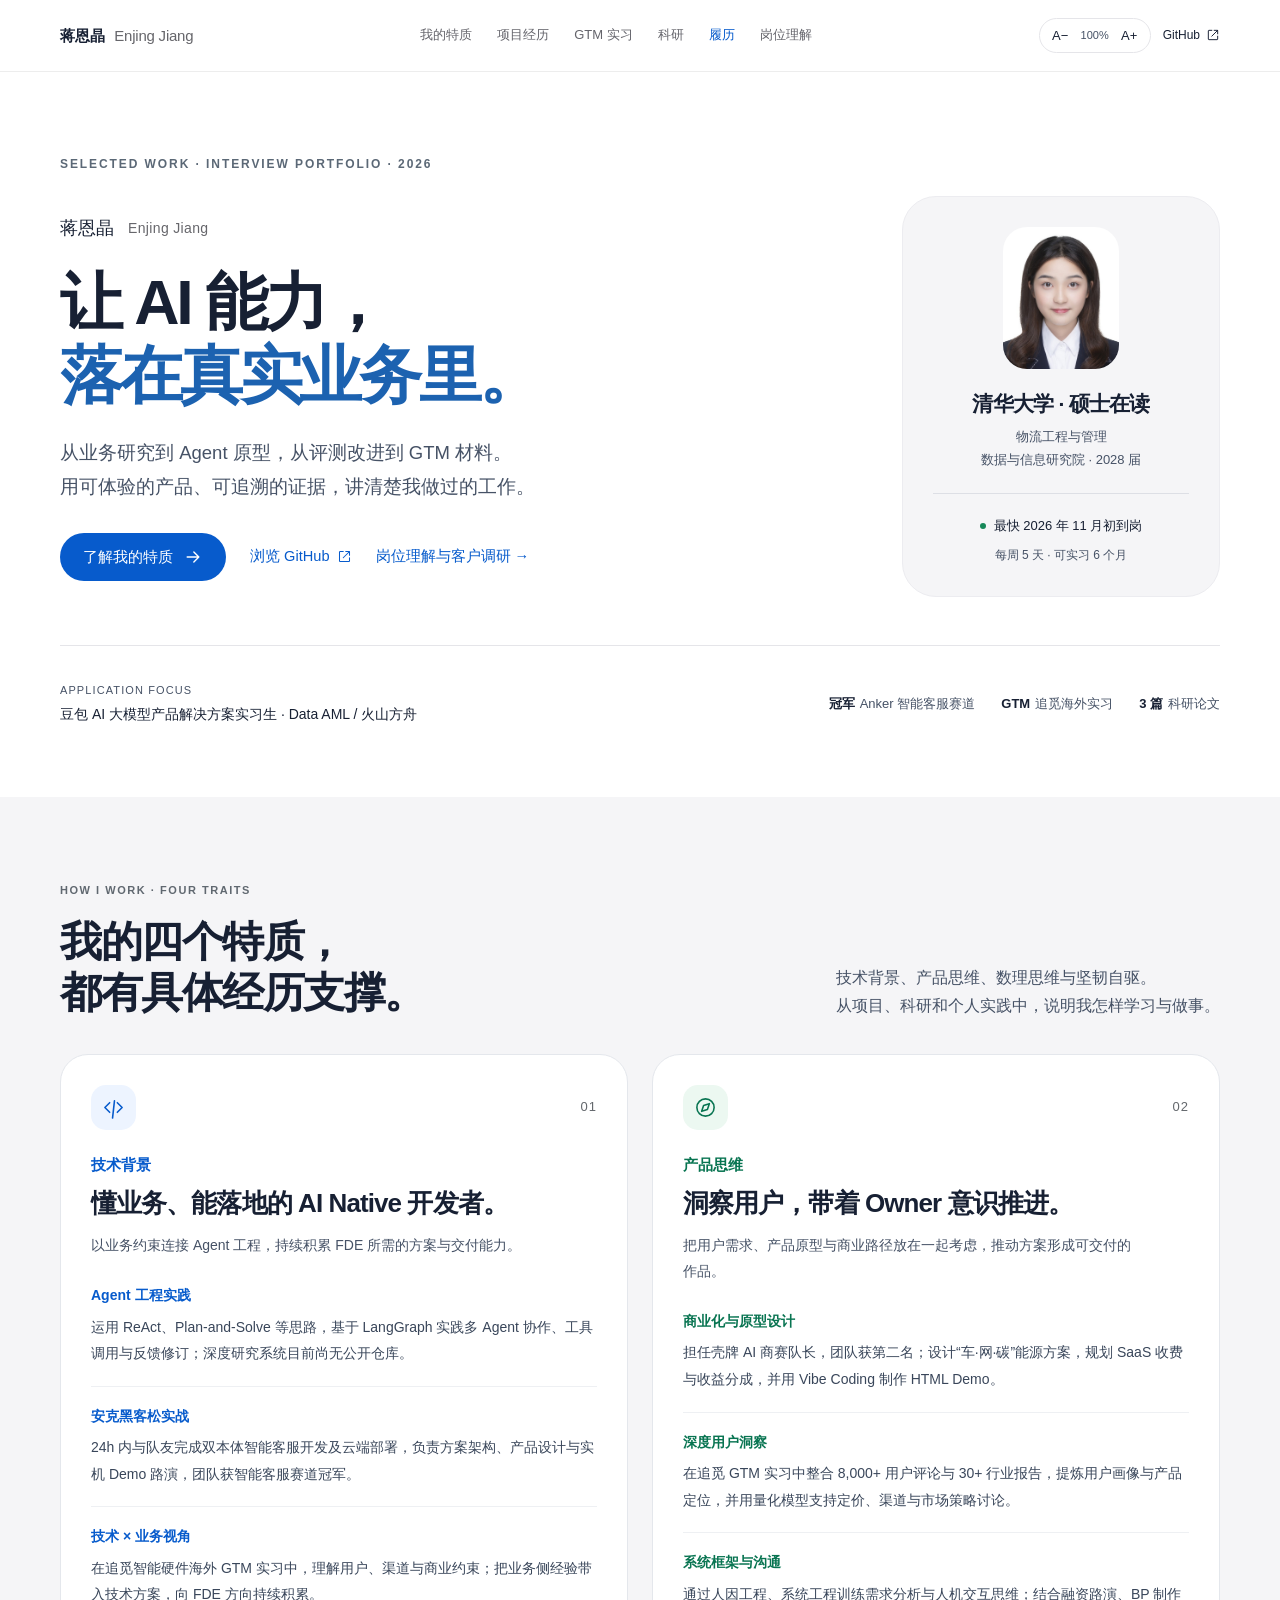
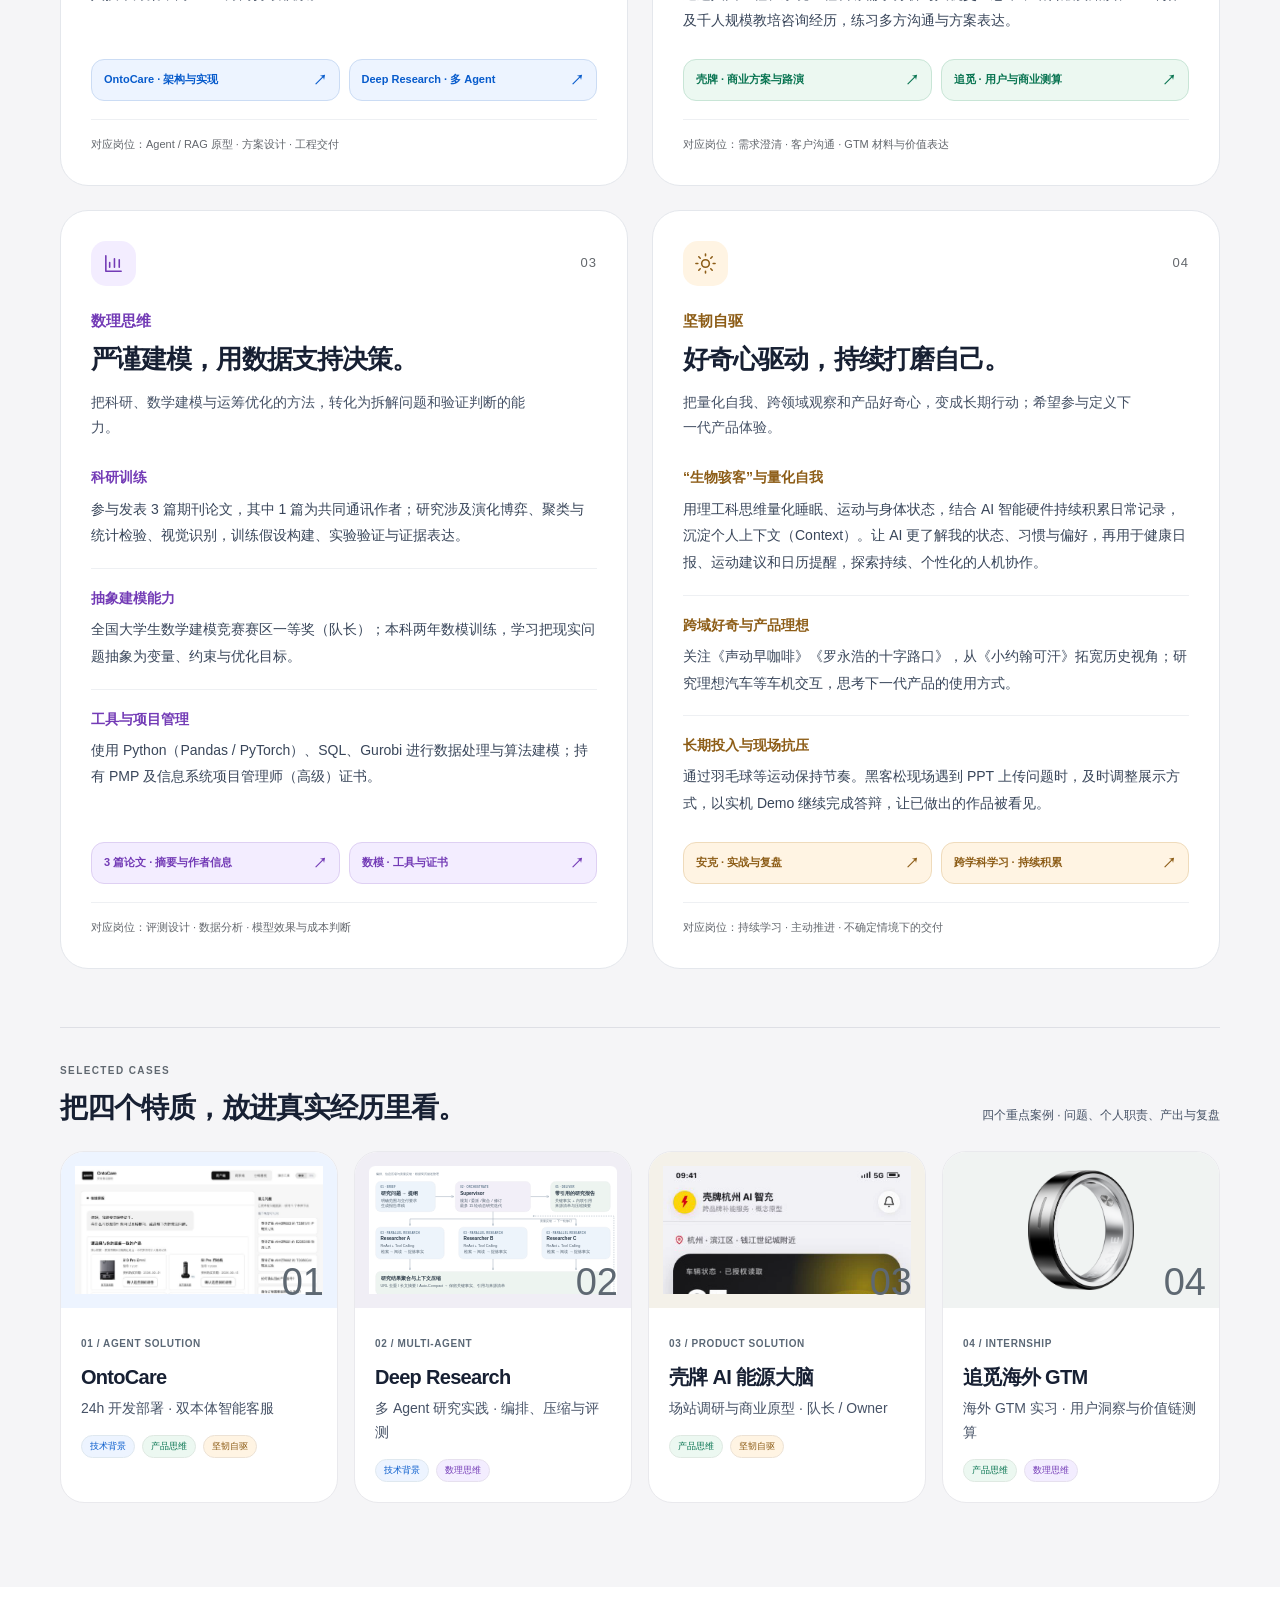
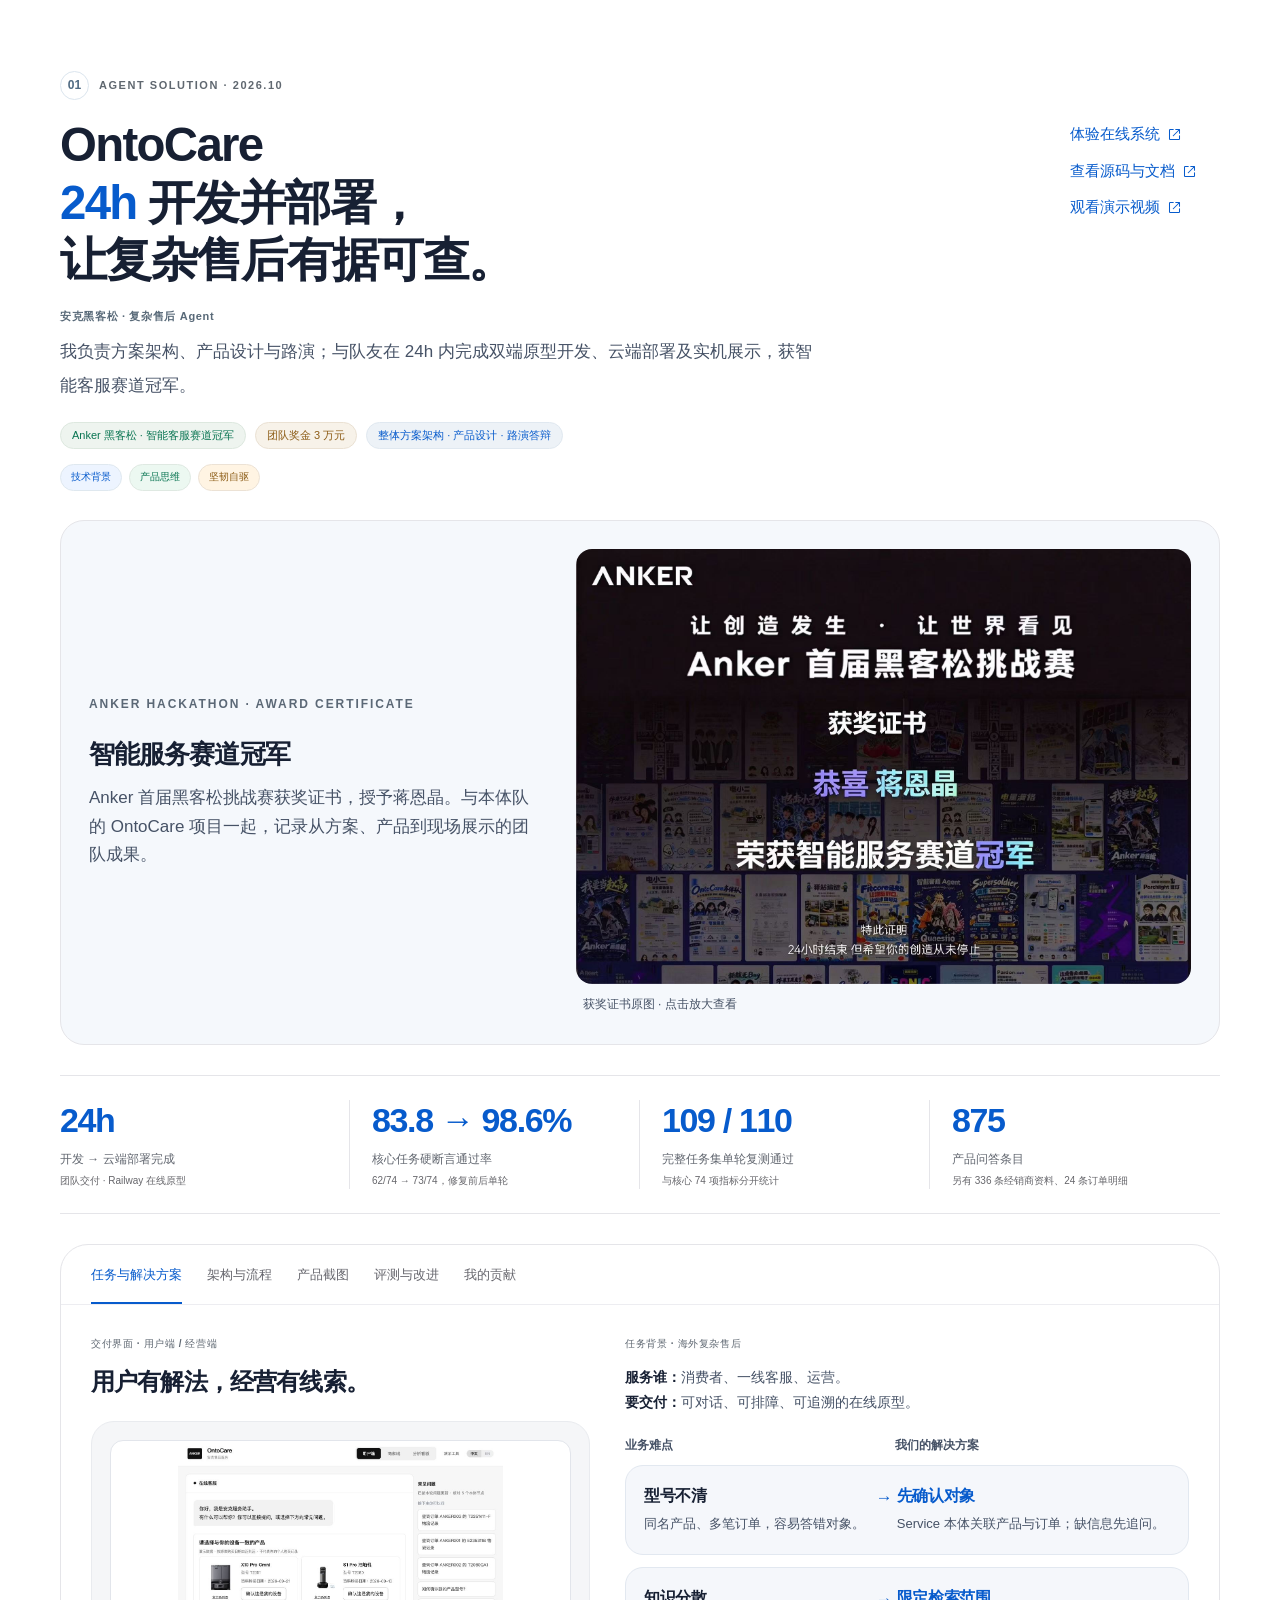
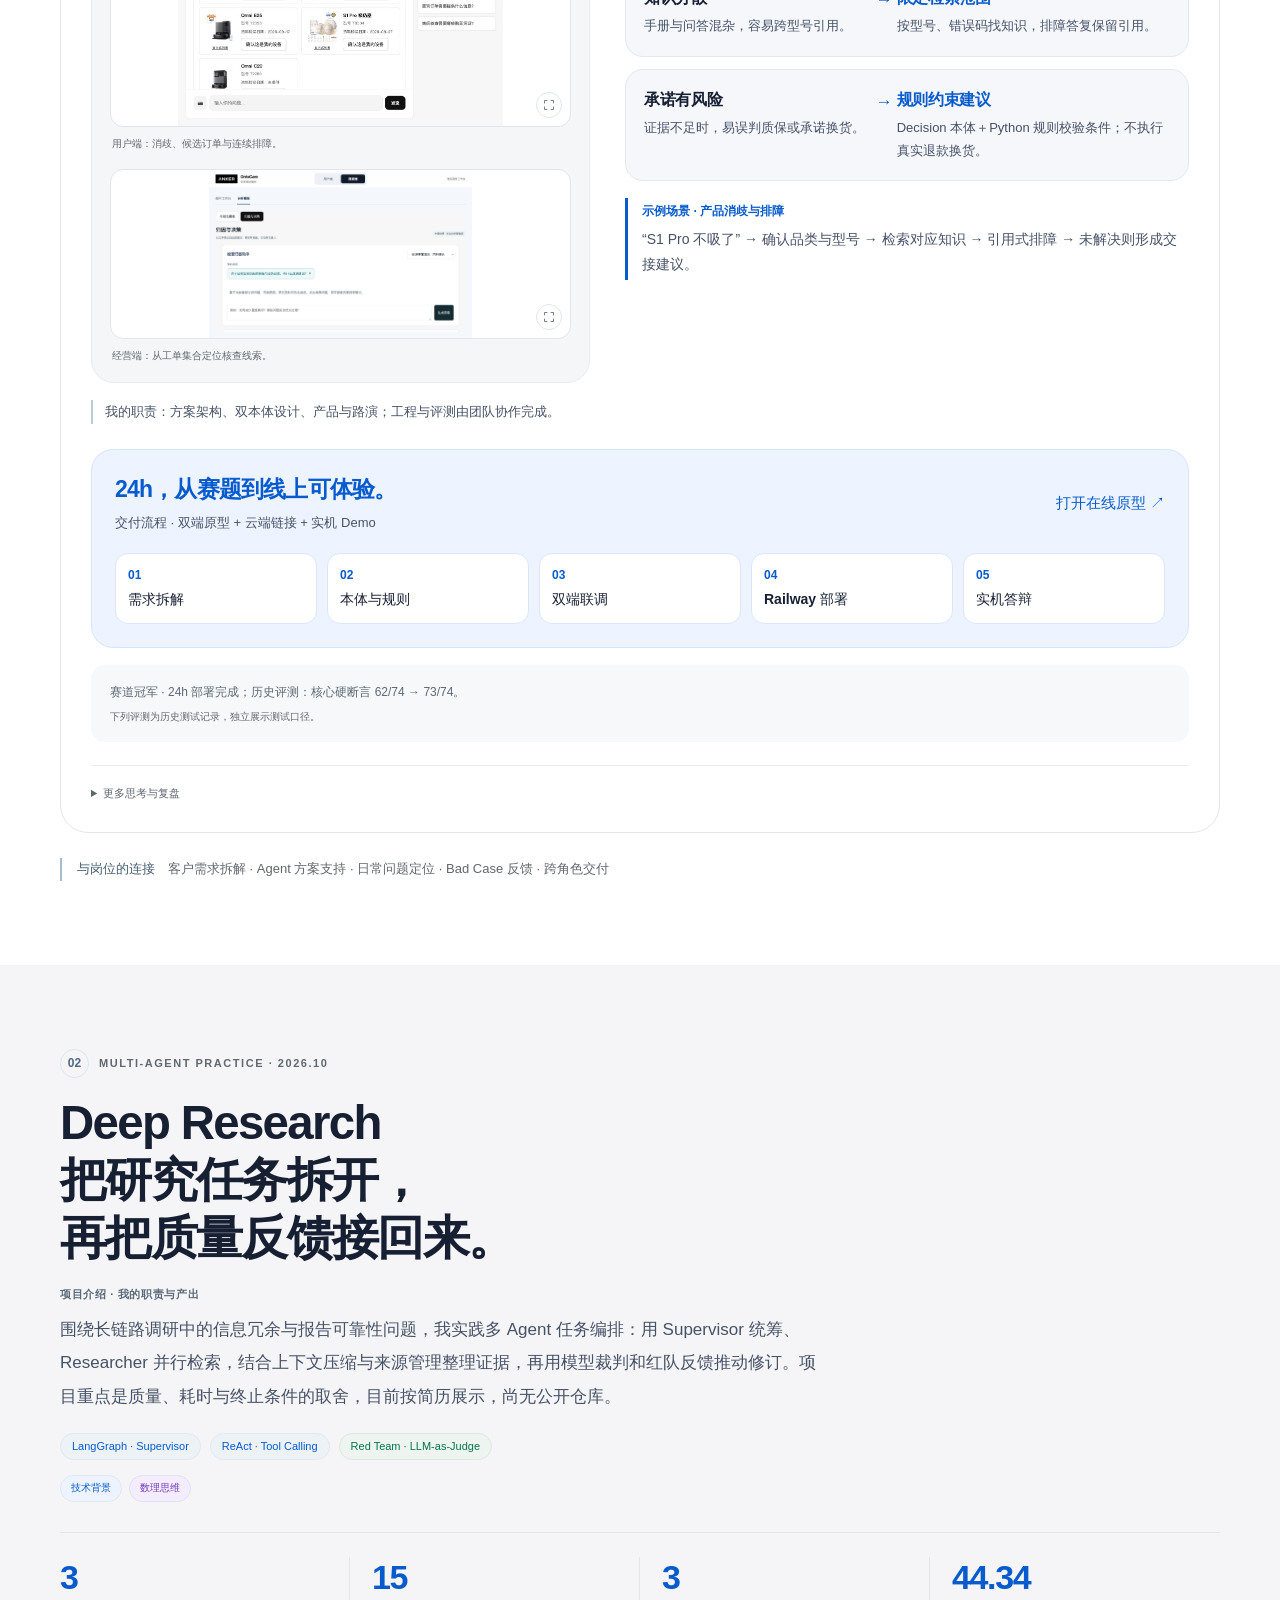
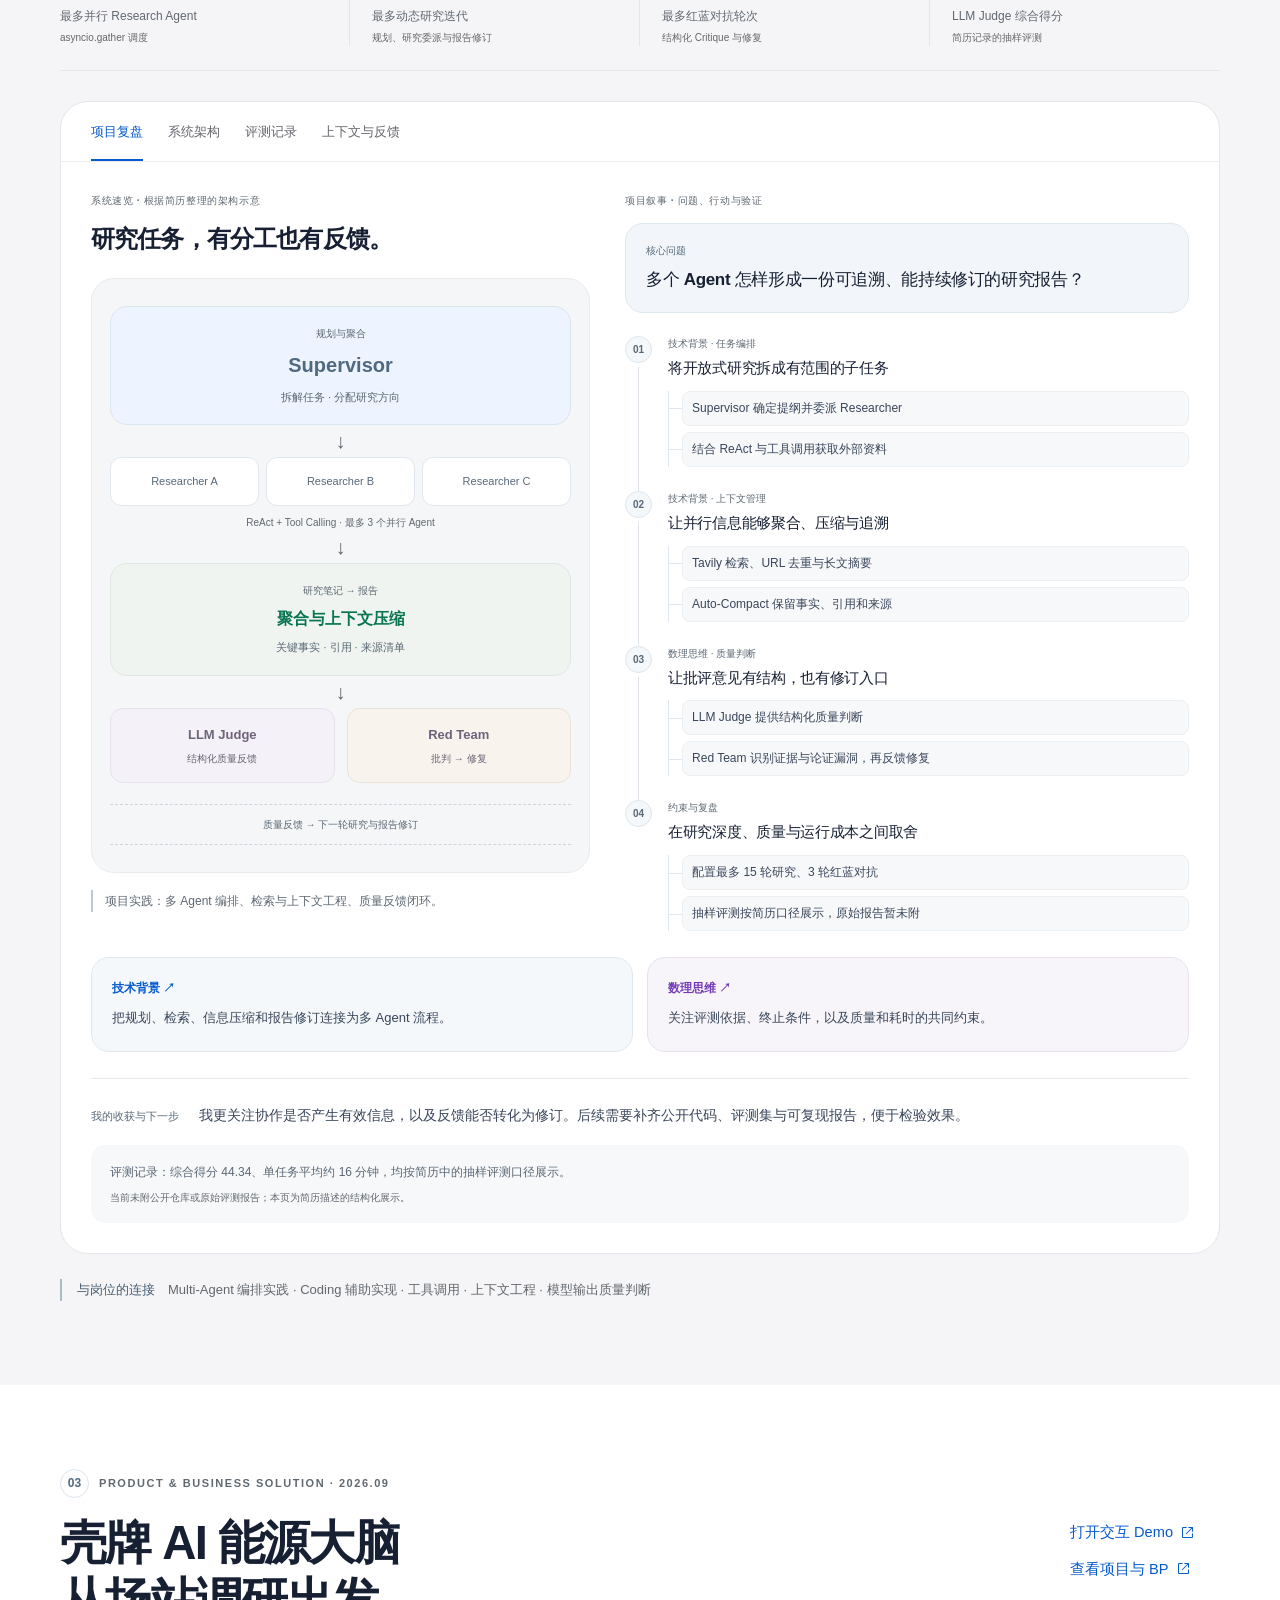
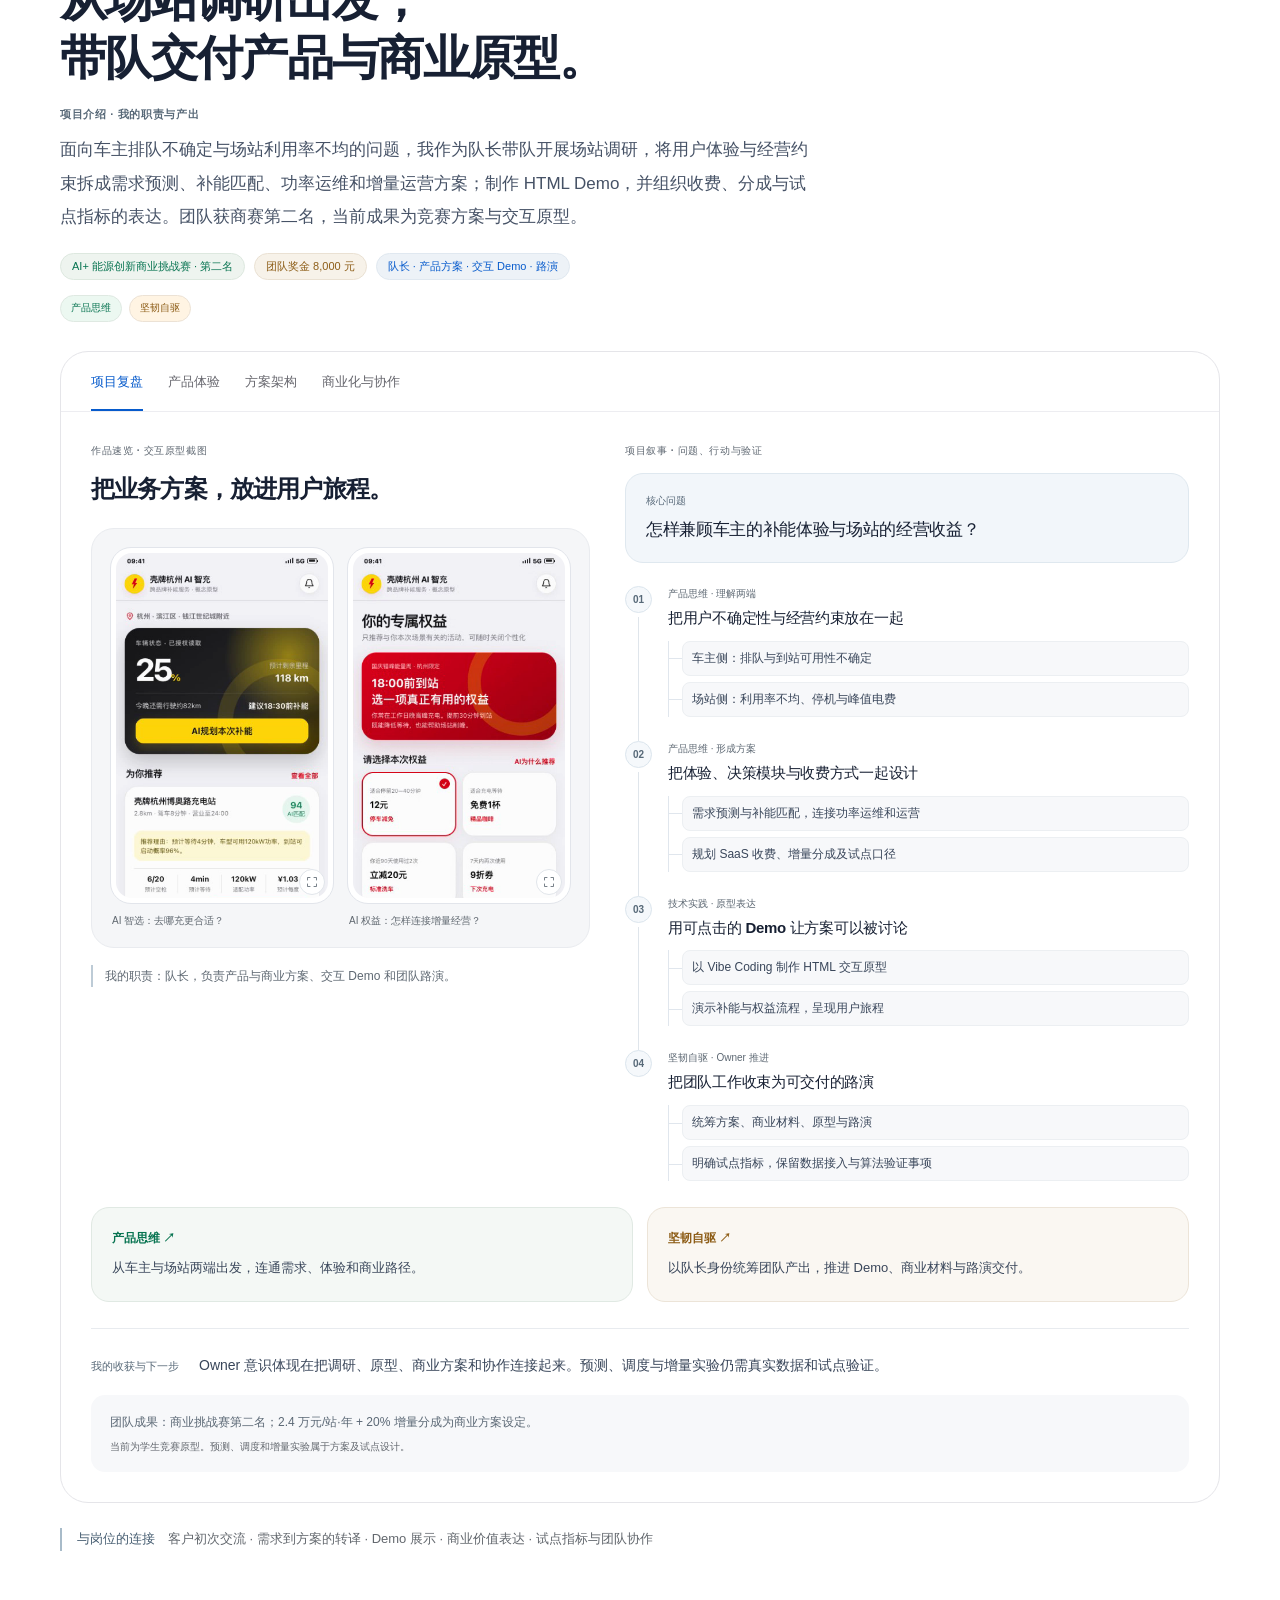
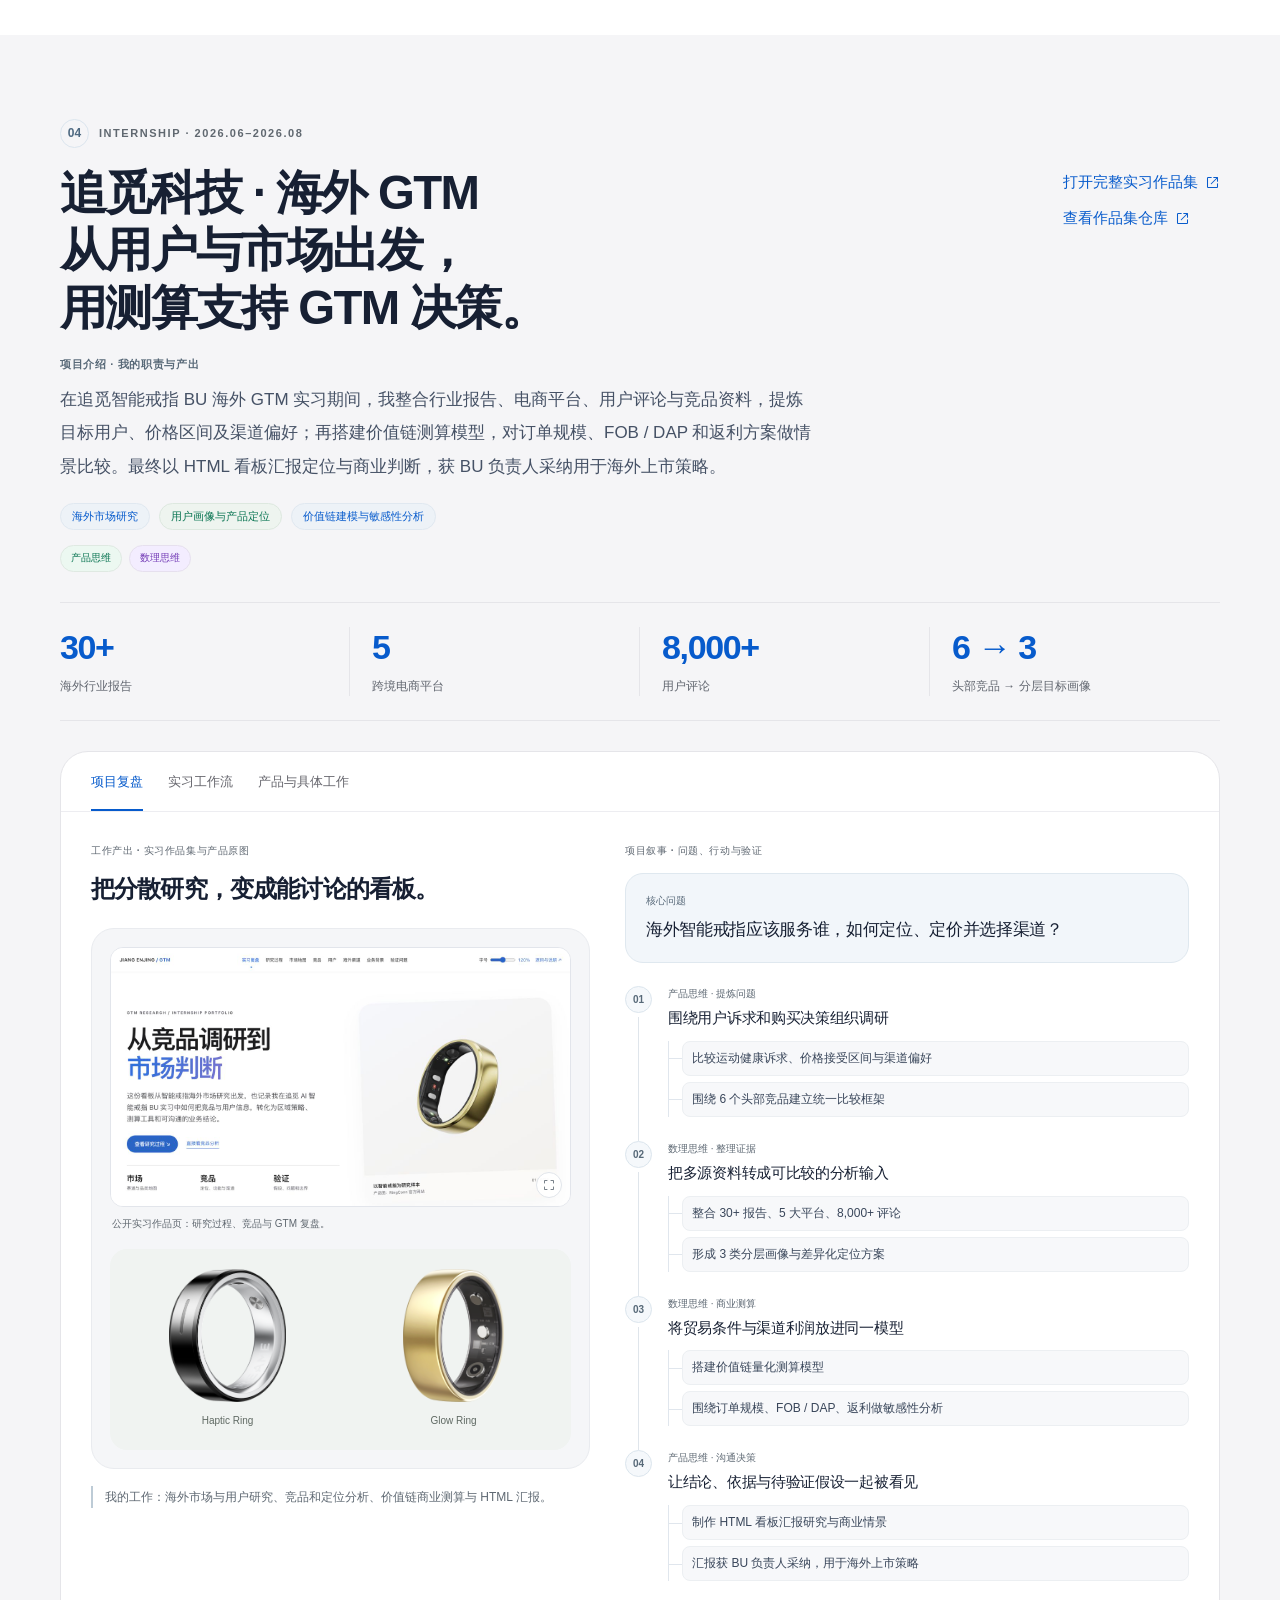
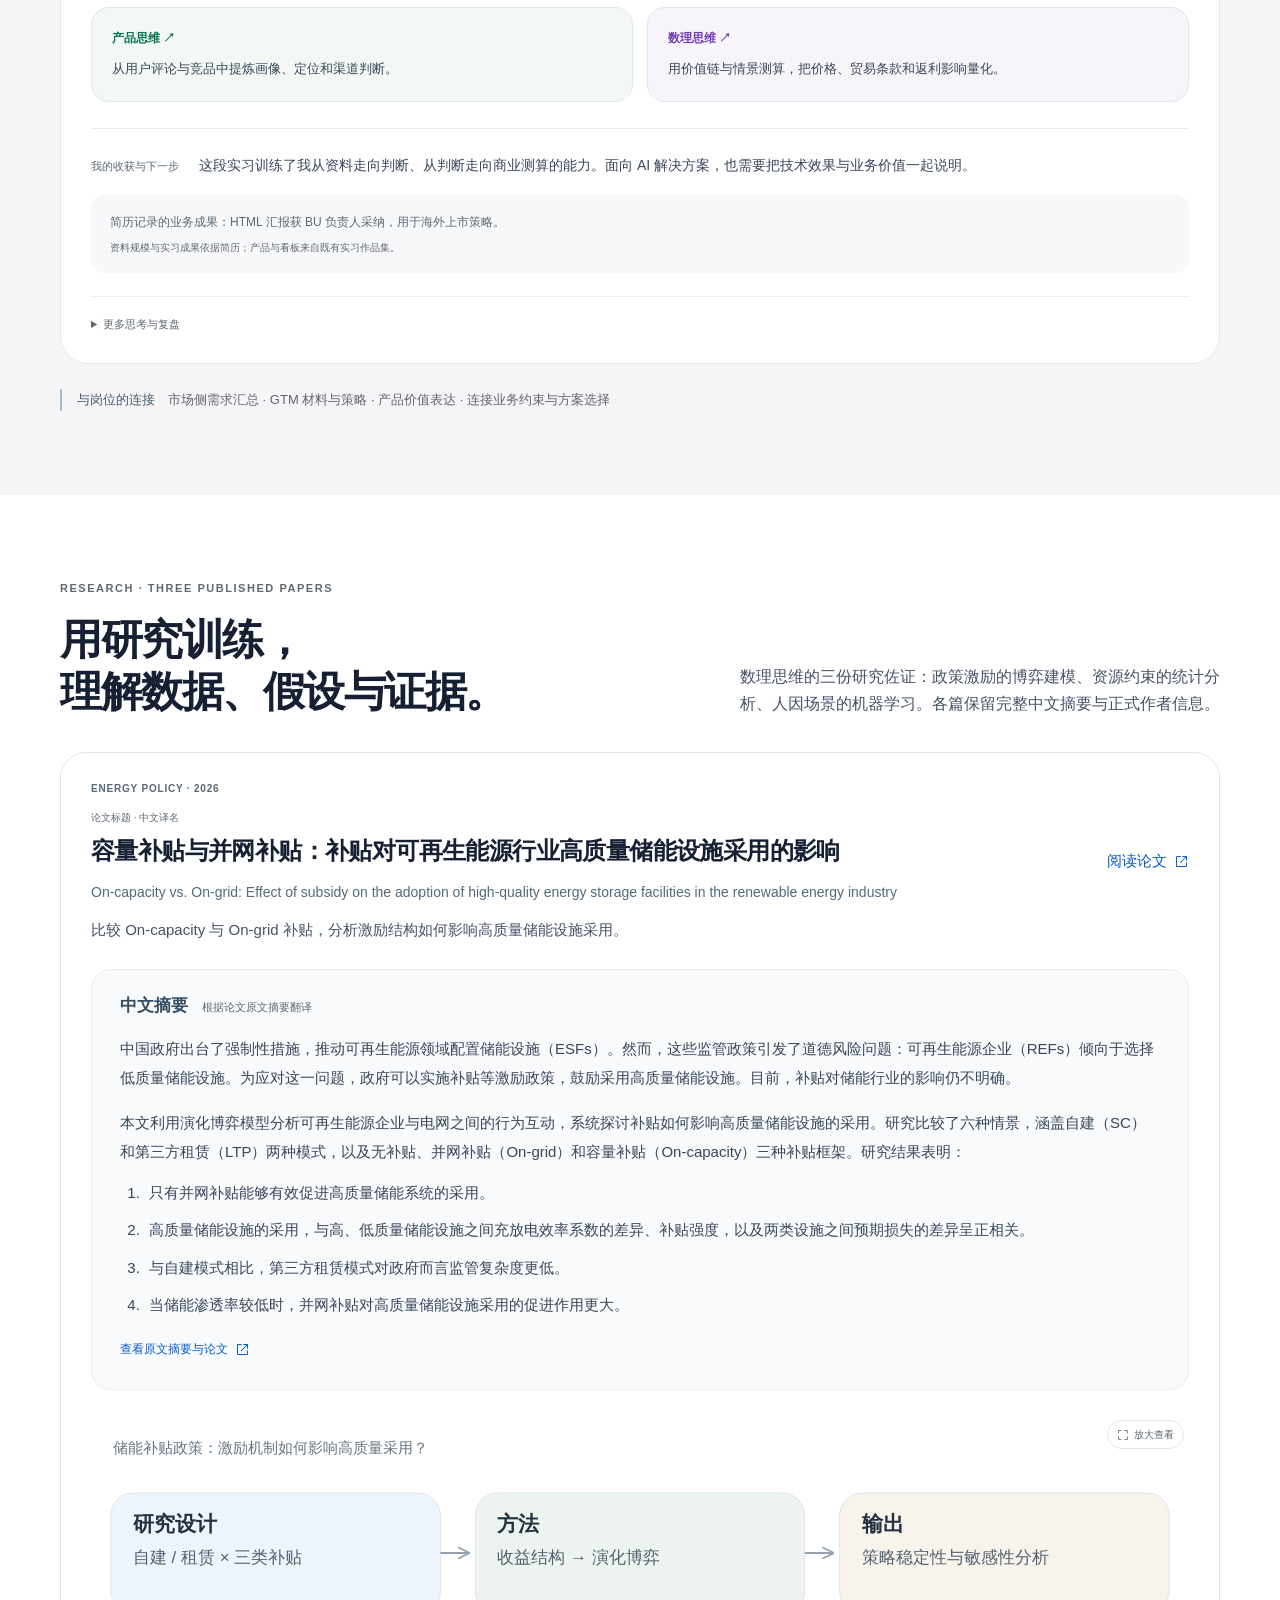
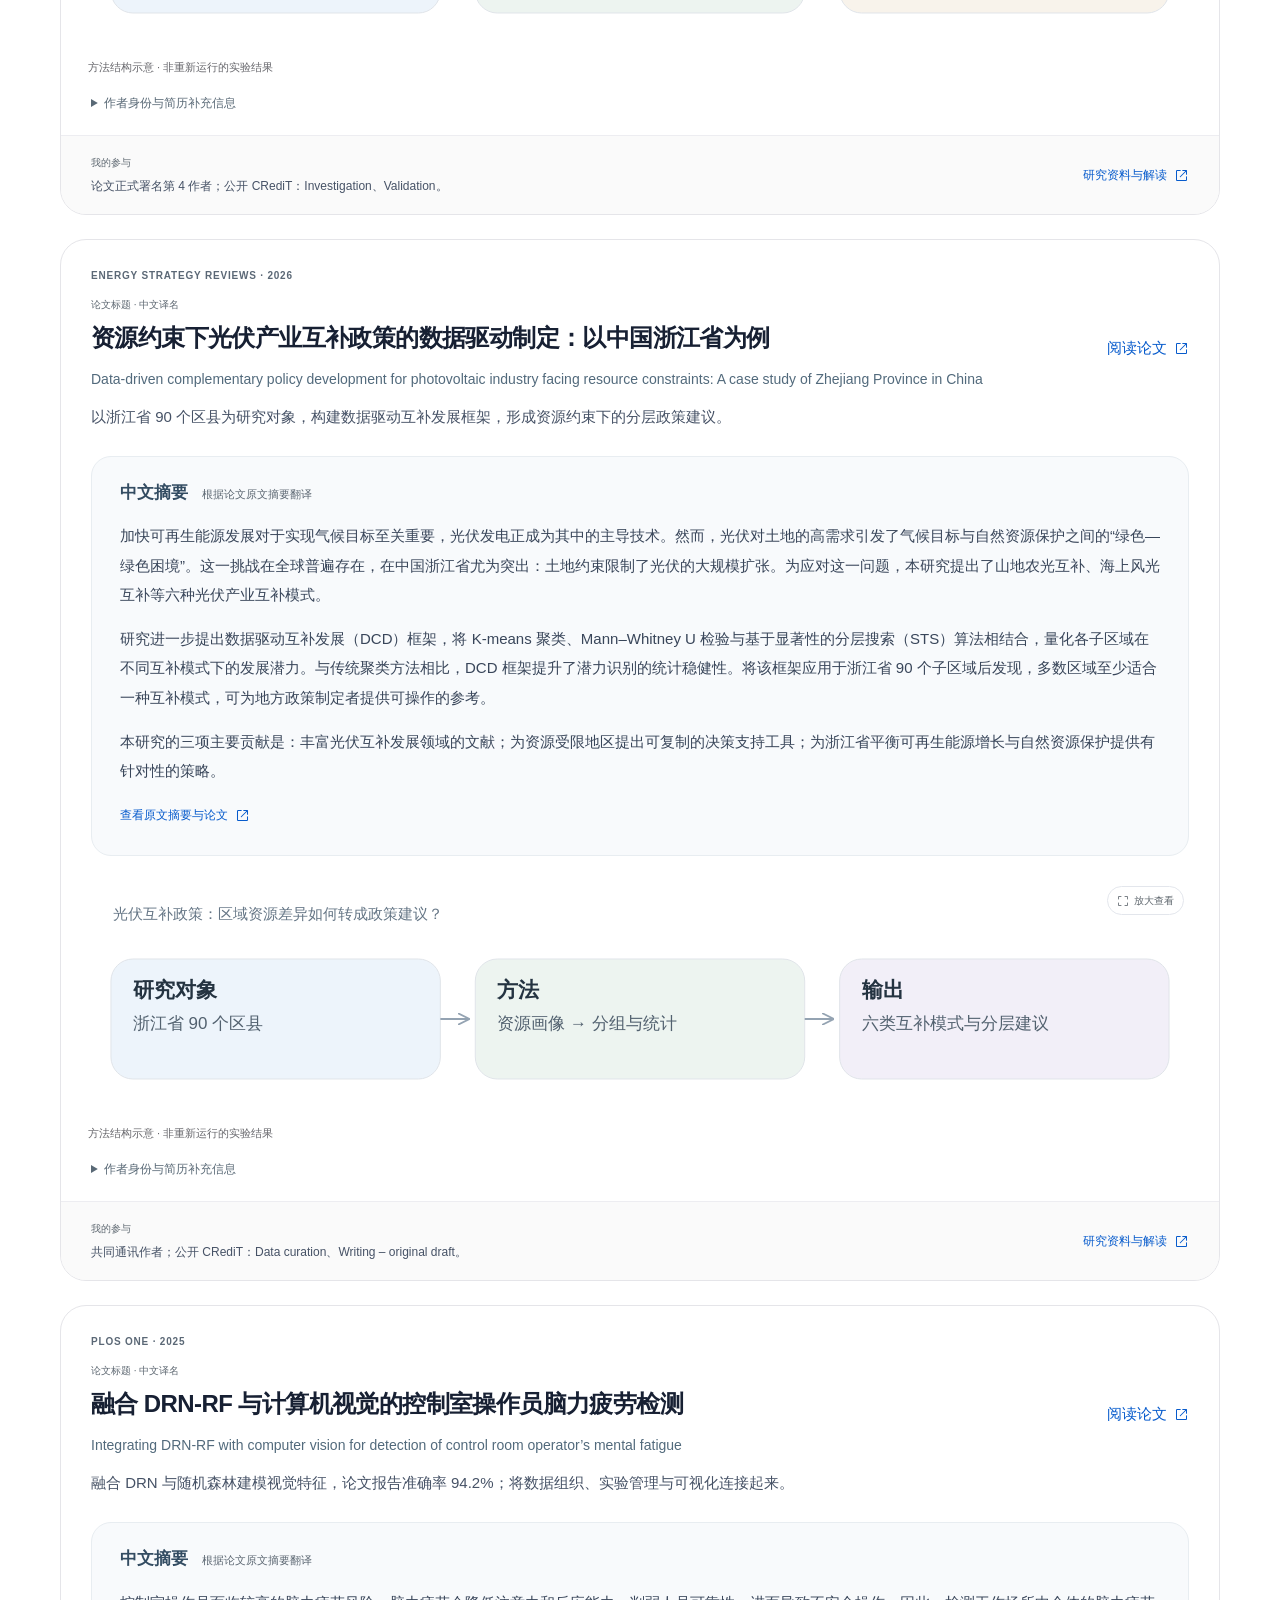
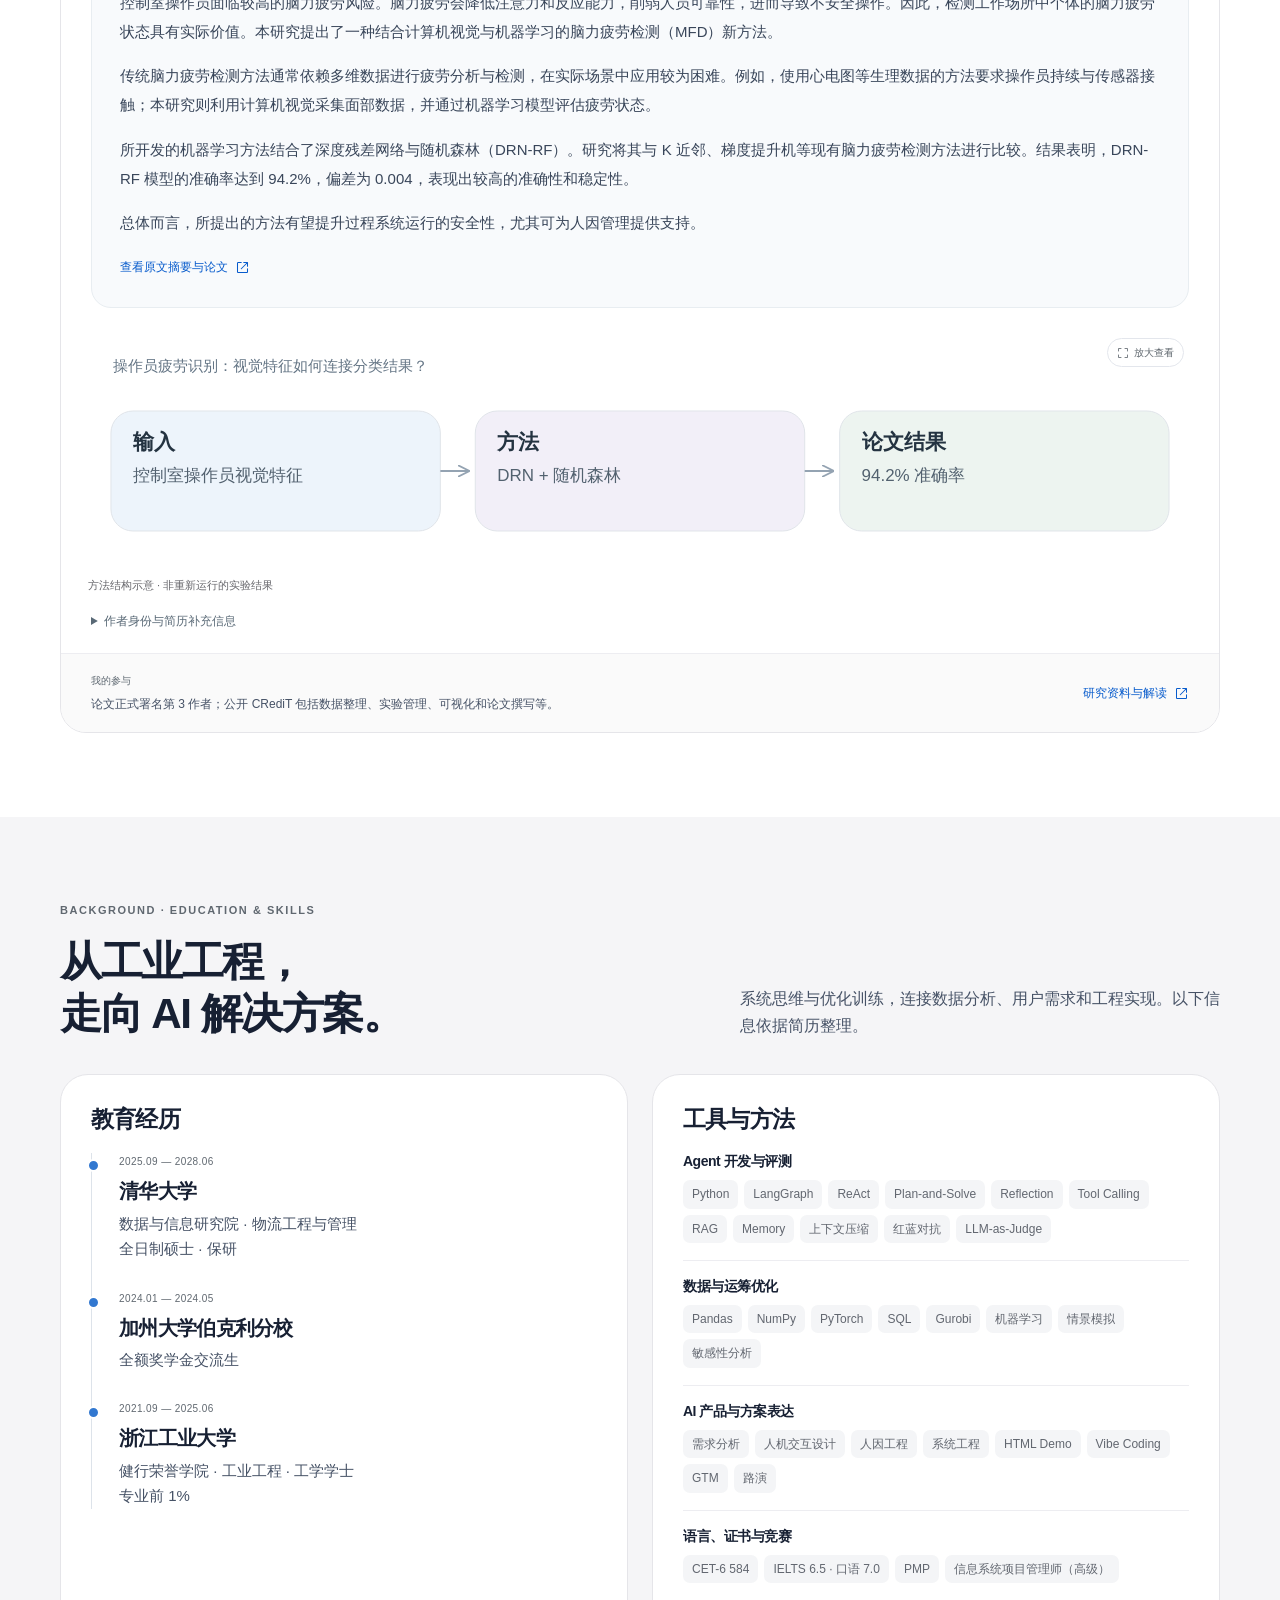
==== commit fdb90e4c: "Add Anker champion certificate to OntoCare portfolio case" ====
--- a/index.html
+++ b/index.html
@@ -44,6 +44,9 @@
 #ontocare .hack-delivery-head .text-link{white-space:nowrap}
 #ontocare .story-personal-role{font-size:calc(13px * var(--type-scale,1));color:var(--muted)}
 @media(max-width:760px){#ontocare .hack-pair{padding:15px 12px;gap:23px}#ontocare .hack-labels{gap:23px}#ontocare .hack-pair h4{font-size:calc(15px * var(--type-scale,1))}#ontocare .hack-delivery{padding:19px 16px}#ontocare .hack-delivery-head{display:block}#ontocare .hack-delivery-head .text-link{margin-top:13px}#ontocare .hack-stages{grid-template-columns:1fr 1fr}#ontocare .hack-stages li:last-child{grid-column:1/-1}#ontocare .hack-delivery h3{font-size:calc(22px * var(--type-scale,1))}}
+
+/* Anker certificate evidence */
+.award-proof{display:grid;grid-template-columns:minmax(0,.85fr) minmax(0,1.15fr);gap:32px;align-items:center;padding:28px;margin:28px 0;background:#f5f8fc;border:1px solid var(--line);border-radius:24px}.award-proof h3{font-size:26px;line-height:1.35;margin:8px 0 12px}.award-proof p{margin:0;color:var(--muted)}.award-proof figure{margin:0;min-width:0}.award-proof button{display:block;width:100%;padding:0;border:0;border-radius:16px;overflow:hidden;background:transparent;cursor:zoom-in}.award-proof img{display:block;width:100%;height:auto}.award-proof figcaption{font-size:12px;color:var(--muted);margin-top:10px}@media(max-width:720px){.award-proof{grid-template-columns:1fr;padding:20px;gap:20px}.award-proof h3{font-size:23px}}
 </style><link rel="canonical" href="https://jiangenjing.github.io/enjing-interview-portfolio/"><link rel="icon" type="image/svg+xml" href="assets/favicon.svg"><style id="abstract-content-styles">
 .summary-label{display:block;font-size:calc(11px * var(--type-scale,1));font-weight:600;letter-spacing:.06em;color:#586978;margin-bottom:8px}
 .case-title .project-summary{line-height:1.95}
@@ -103,7 +106,7 @@
 <a href="#shell"><div class="project-cover shell"><img width="368" height="800" class="" src="assets/shell-home.png" alt="壳牌 AI 能源大脑" loading="lazy" decoding="async"><span class="cover-index">03</span></div><div class="project-nav-body"><small>03 / PRODUCT SOLUTION</small><h3>壳牌 AI 能源大脑</h3><p>场站调研与商业原型 · 队长 / Owner</p><div class="case-trait-tags" aria-label="这段经历体现的特质"><span class="case-trait-tag sage">产品思维</span><span class="case-trait-tag sand">坚韧自驱</span></div></div></a>
 <a href="#dreame"><div class="project-cover dreame"><img width="1131" height="1280" class="" src="assets/dreame-haptic-ring.png" alt="追觅海外 GTM" loading="lazy" decoding="async"><span class="cover-index">04</span></div><div class="project-nav-body"><small>04 / INTERNSHIP</small><h3>追觅海外 GTM</h3><p>海外 GTM 实习 · 用户洞察与价值链测算</p><div class="case-trait-tags" aria-label="这段经历体现的特质"><span class="case-trait-tag sage">产品思维</span><span class="case-trait-tag lilac">数理思维</span></div></div></a>
 </div></div></section>
-<section class="section" id="ontocare"><div class="wrap"><div class="section-kicker"><span class="num">01</span>AGENT SOLUTION · 2026.10</div><div class="case-top"><div class="case-title"><h2>OntoCare<br><em>24h</em> 开发并部署，<br>让复杂售后有据可查。</h2><p class="project-summary"><span class="summary-label">安克黑客松 · 复杂售后 Agent</span>我负责方案架构、产品设计与路演；与队友在 24h 内完成双端原型开发、云端部署及实机展示，获智能客服赛道冠军。</p><div class="case-meta"><span class="pill sage">Anker 黑客松 · 智能客服赛道冠军</span><span class="pill sand">团队奖金 3 万元</span><span class="pill">整体方案架构 · 产品设计 · 路演答辩</span></div><div class="case-trait-tags" aria-label="这段经历体现的特质"><a class="case-trait-tag blue" href="#trait-business">技术背景</a><a class="case-trait-tag sage" href="#trait-builder">产品思维</a><a class="case-trait-tag sand" href="#trait-ownership">坚韧自驱</a></div></div><div class="case-links"><a class="text-link" href="https://web-production-195cd.up.railway.app/" target="_blank" rel="noopener noreferrer">体验在线系统<svg class="icon" viewBox="0 0 24 24" fill="none" stroke="currentColor" stroke-width="1.65" stroke-linecap="round" stroke-linejoin="round" aria-hidden="true"><path d="M14 4h6v6M20 4 10 14M10 4H5a1 1 0 0 0-1 1v14a1 1 0 0 0 1 1h14a1 1 0 0 0 1-1v-5"></path></svg></a><a class="text-link" href="https://github.com/jiangenjing/anker-OntoCare" target="_blank" rel="noopener noreferrer">查看源码与文档<svg class="icon" viewBox="0 0 24 24" fill="none" stroke="currentColor" stroke-width="1.65" stroke-linecap="round" stroke-linejoin="round" aria-hidden="true"><path d="M14 4h6v6M20 4 10 14M10 4H5a1 1 0 0 0-1 1v14a1 1 0 0 0 1 1h14a1 1 0 0 0 1-1v-5"></path></svg></a><a class="text-link" href="https://jiangenjing.github.io/anker-OntoCare/docs/视频演示.html" target="_blank" rel="noopener noreferrer">观看演示视频<svg class="icon" viewBox="0 0 24 24" fill="none" stroke="currentColor" stroke-width="1.65" stroke-linecap="round" stroke-linejoin="round" aria-hidden="true"><path d="M14 4h6v6M20 4 10 14M10 4H5a1 1 0 0 0-1 1v14a1 1 0 0 0 1 1h14a1 1 0 0 0 1-1v-5"></path></svg></a></div></div><div class="metrics"><div class="metric"><strong>24h</strong><span>开发 → 云端部署完成</span><small>团队交付 · Railway 在线原型</small></div><div class="metric"><strong>83.8 → 98.6%</strong><span>核心任务硬断言通过率</span><small>62/74 → 73/74，修复前后单轮</small></div><div class="metric"><strong>109 / 110</strong><span>完整任务集单轮复测通过</span><small>与核心 74 项指标分开统计</small></div><div class="metric"><strong>875</strong><span>产品问答条目</span><small>另有 336 条经销商资料、24 条订单明细</small></div></div>
+<section class="section" id="ontocare"><div class="wrap"><div class="section-kicker"><span class="num">01</span>AGENT SOLUTION · 2026.10</div><div class="case-top"><div class="case-title"><h2>OntoCare<br><em>24h</em> 开发并部署，<br>让复杂售后有据可查。</h2><p class="project-summary"><span class="summary-label">安克黑客松 · 复杂售后 Agent</span>我负责方案架构、产品设计与路演；与队友在 24h 内完成双端原型开发、云端部署及实机展示，获智能客服赛道冠军。</p><div class="case-meta"><span class="pill sage">Anker 黑客松 · 智能客服赛道冠军</span><span class="pill sand">团队奖金 3 万元</span><span class="pill">整体方案架构 · 产品设计 · 路演答辩</span></div><div class="case-trait-tags" aria-label="这段经历体现的特质"><a class="case-trait-tag blue" href="#trait-business">技术背景</a><a class="case-trait-tag sage" href="#trait-builder">产品思维</a><a class="case-trait-tag sand" href="#trait-ownership">坚韧自驱</a></div></div><div class="case-links"><a class="text-link" href="https://web-production-195cd.up.railway.app/" target="_blank" rel="noopener noreferrer">体验在线系统<svg class="icon" viewBox="0 0 24 24" fill="none" stroke="currentColor" stroke-width="1.65" stroke-linecap="round" stroke-linejoin="round" aria-hidden="true"><path d="M14 4h6v6M20 4 10 14M10 4H5a1 1 0 0 0-1 1v14a1 1 0 0 0 1 1h14a1 1 0 0 0 1-1v-5"></path></svg></a><a class="text-link" href="https://github.com/jiangenjing/anker-OntoCare" target="_blank" rel="noopener noreferrer">查看源码与文档<svg class="icon" viewBox="0 0 24 24" fill="none" stroke="currentColor" stroke-width="1.65" stroke-linecap="round" stroke-linejoin="round" aria-hidden="true"><path d="M14 4h6v6M20 4 10 14M10 4H5a1 1 0 0 0-1 1v14a1 1 0 0 0 1 1h14a1 1 0 0 0 1-1v-5"></path></svg></a><a class="text-link" href="https://jiangenjing.github.io/anker-OntoCare/docs/视频演示.html" target="_blank" rel="noopener noreferrer">观看演示视频<svg class="icon" viewBox="0 0 24 24" fill="none" stroke="currentColor" stroke-width="1.65" stroke-linecap="round" stroke-linejoin="round" aria-hidden="true"><path d="M14 4h6v6M20 4 10 14M10 4H5a1 1 0 0 0-1 1v14a1 1 0 0 0 1 1h14a1 1 0 0 0 1-1v-5"></path></svg></a></div></div><div class="award-proof" id="ontocare-award"><div><div class="eyebrow">ANKER HACKATHON · AWARD CERTIFICATE</div><h3>智能服务赛道冠军</h3><p>Anker 首届黑客松挑战赛获奖证书，授予蒋恩晶。与本体队的 OntoCare 项目一起，记录从方案、产品到现场展示的团队成果。</p></div><figure><button class="zoomable" type="button" aria-label="放大：Anker 智能服务赛道冠军证书" data-caption="蒋恩晶 · Anker 首届黑客松挑战赛智能服务赛道冠军（证书原图）"><img width="1809" height="1280" src="assets/anker-intelligent-service-champion.jpg" alt="Anker 首届黑客松挑战赛获奖证书：蒋恩晶荣获智能服务赛道冠军" loading="lazy" decoding="async"></button><figcaption>获奖证书原图 · 点击放大查看</figcaption></figure></div><div class="metrics"><div class="metric"><strong>24h</strong><span>开发 → 云端部署完成</span><small>团队交付 · Railway 在线原型</small></div><div class="metric"><strong>83.8 → 98.6%</strong><span>核心任务硬断言通过率</span><small>62/74 → 73/74，修复前后单轮</small></div><div class="metric"><strong>109 / 110</strong><span>完整任务集单轮复测通过</span><small>与核心 74 项指标分开统计</small></div><div class="metric"><strong>875</strong><span>产品问答条目</span><small>另有 336 条经销商资料、24 条订单明细</small></div></div>
 <div class="project-board" data-tabs=""><div class="tab-list" role="tablist" aria-label="onto 项目内容"><button type="button" role="tab" id="onto-tab-story" aria-controls="onto-panel-story" aria-selected="true" tabindex="0">任务与解决方案</button><button type="button" role="tab" id="onto-tab-0" aria-controls="onto-panel-0" aria-selected="false" tabindex="-1">架构与流程</button><button type="button" role="tab" id="onto-tab-1" aria-controls="onto-panel-1" aria-selected="false" tabindex="-1">产品截图</button><button type="button" role="tab" id="onto-tab-2" aria-controls="onto-panel-2" aria-selected="false" tabindex="-1">评测与改进</button><button type="button" role="tab" id="onto-tab-3" aria-controls="onto-panel-3" aria-selected="false" tabindex="-1">我的贡献</button></div><div class="tab-panel story-panel" id="onto-panel-story" role="tabpanel" aria-labelledby="onto-tab-story"><div class="case-story"><div class="story-proof"><div class="story-label">交付界面 · 用户端 / 经营端</div><h3>用户有解法，经营有线索。</h3><div class="story-artifacts"><figure class="story-shot hero-shot"><button class="zoomable" type="button" aria-label="放大：OntoCare 用户端作品速览" data-caption="用户端：消歧、候选订单与连续排障。"><img width="1025" height="898" src="assets/ontocare-customer.png" alt="OntoCare 用户端作品速览" class="" loading="lazy" decoding="async"><span class="story-zoom"><svg class="icon" viewBox="0 0 24 24" fill="none" stroke="currentColor" stroke-width="1.65" stroke-linecap="round" stroke-linejoin="round" aria-hidden="true"><path d="M8 3H3v5m13-5h5v5M3 16v5h5m13-5v5h-5"></path></svg></span></button><figcaption>用户端：消歧、候选订单与连续排障。</figcaption></figure><figure class="story-shot secondary-shot"><button class="zoomable" type="button" aria-label="放大：OntoCare 经营端作品速览" data-caption="经营端：从工单集合定位核查线索。"><img width="2400" height="1532" src="assets/ontocare-analytics.png" alt="OntoCare 经营端作品速览" class="" loading="lazy" decoding="async"><span class="story-zoom"><svg class="icon" viewBox="0 0 24 24" fill="none" stroke="currentColor" stroke-width="1.65" stroke-linecap="round" stroke-linejoin="round" aria-hidden="true"><path d="M8 3H3v5m13-5h5v5M3 16v5h5m13-5v5h-5"></path></svg></span></button><figcaption>经营端：从工单集合定位核查线索。</figcaption></figure></div><p class="story-personal-role">我的职责：方案架构、双本体设计、产品与路演；工程与评测由团队协作完成。</p></div><div class="story-map"><div class="story-label">任务背景 · 海外复杂售后</div>
 <p class="hack-context"><strong>服务谁：</strong>消费者、一线客服、运营。<br><strong>要交付：</strong>可对话、可排障、可追溯的在线原型。</p>
 <div class="hack-labels"><span>业务难点</span><span>我们的解决方案</span></div>
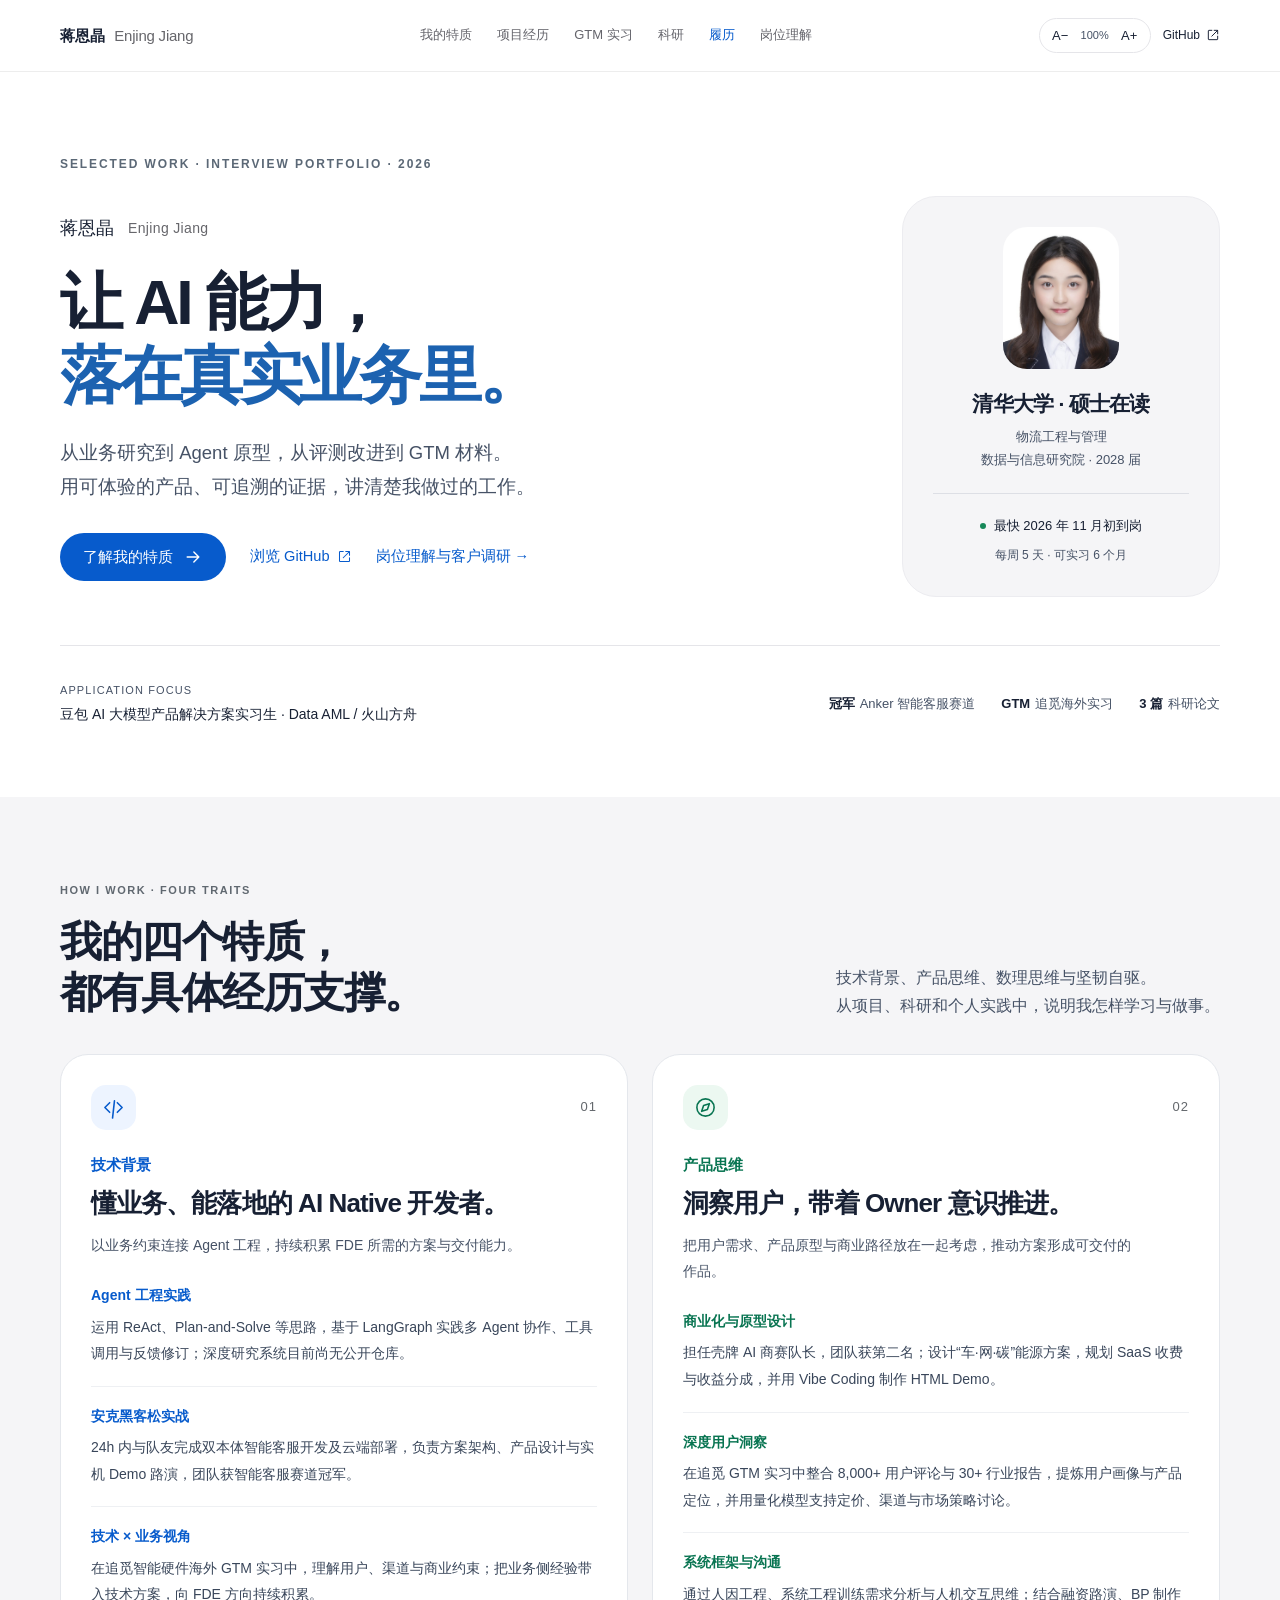
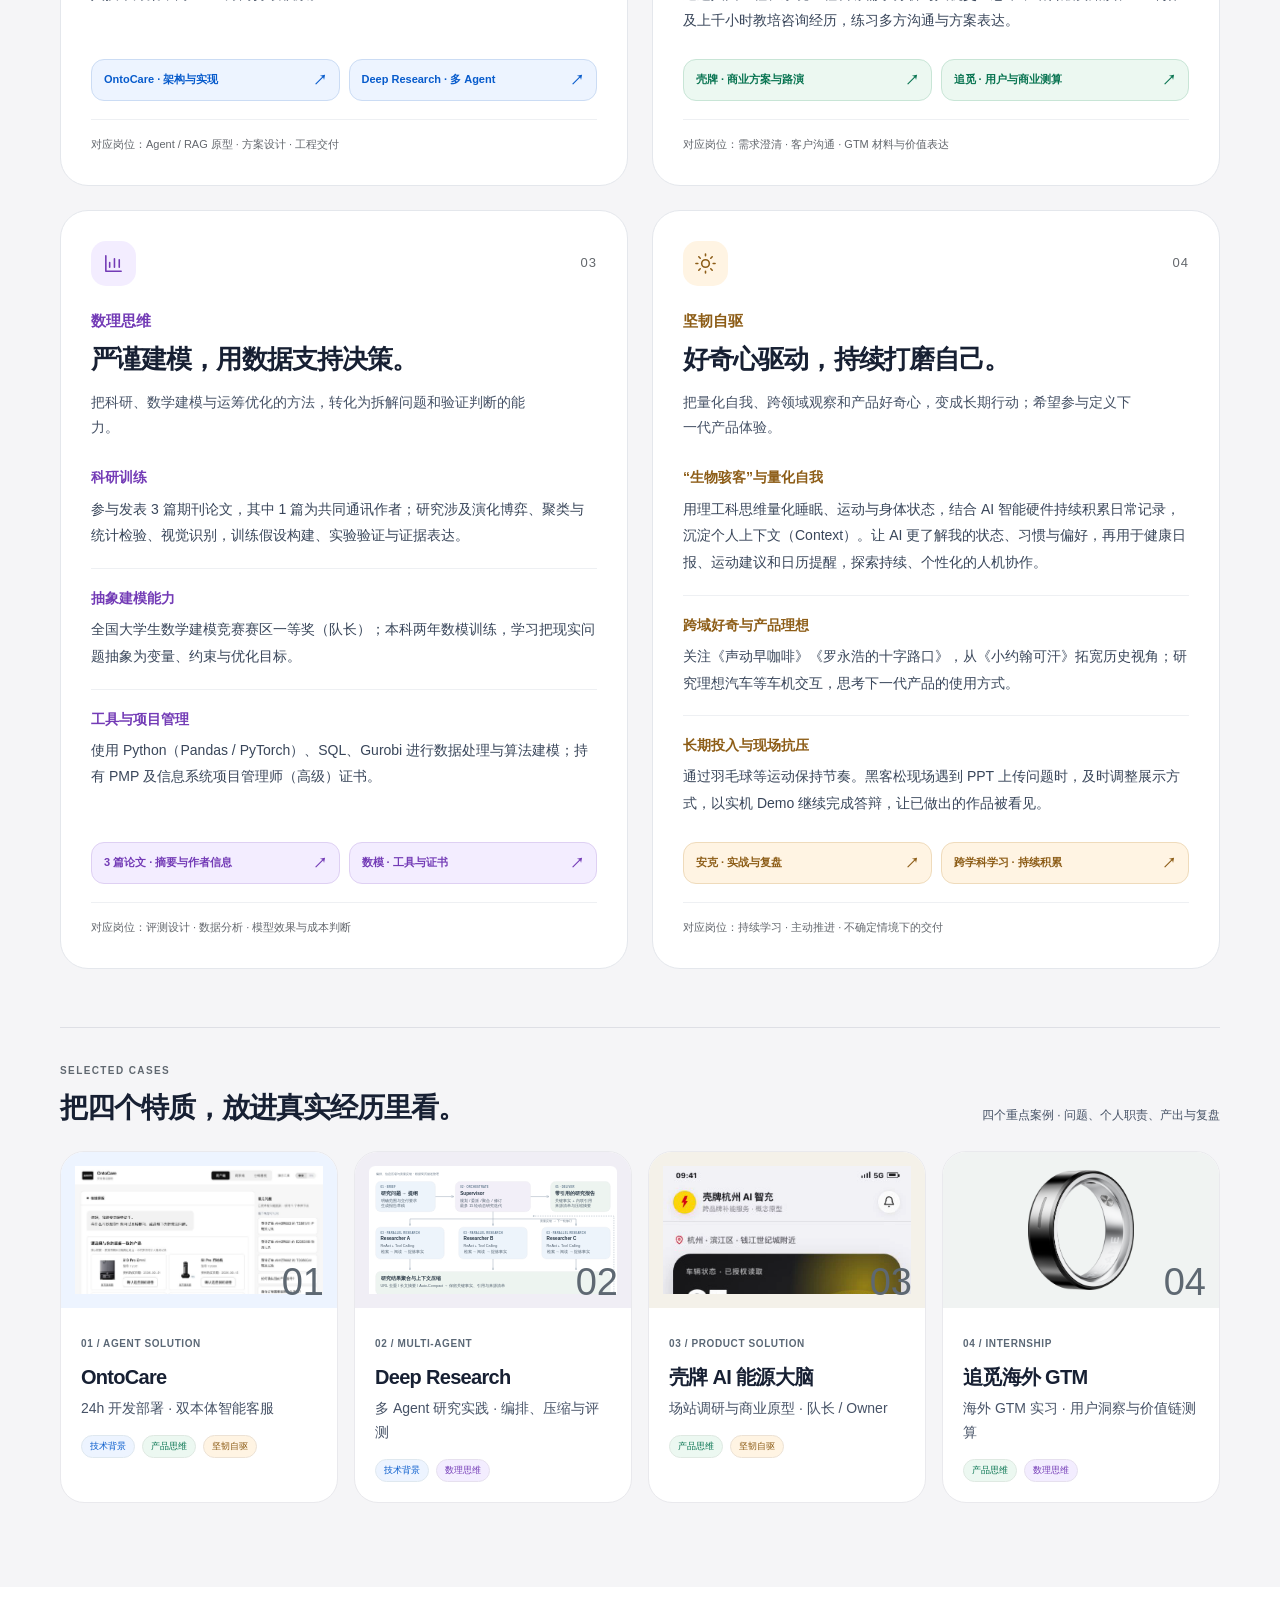
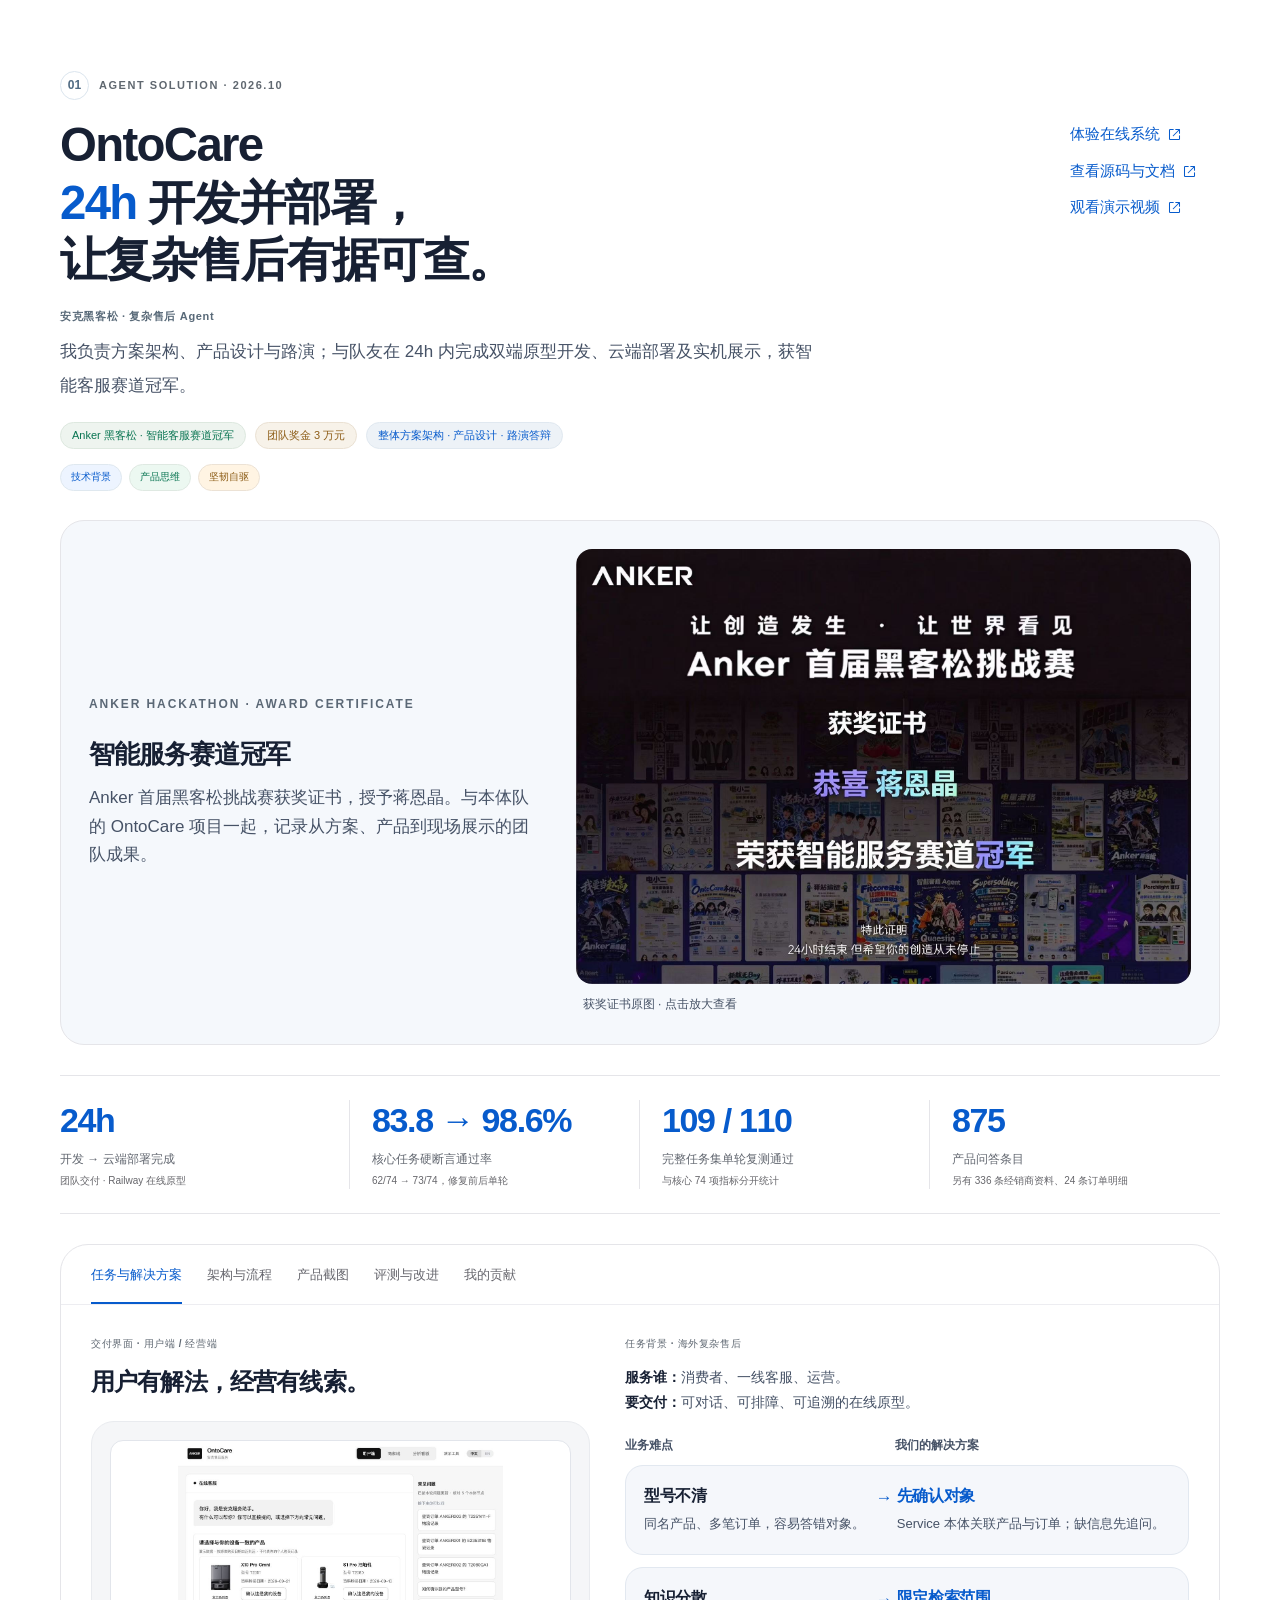
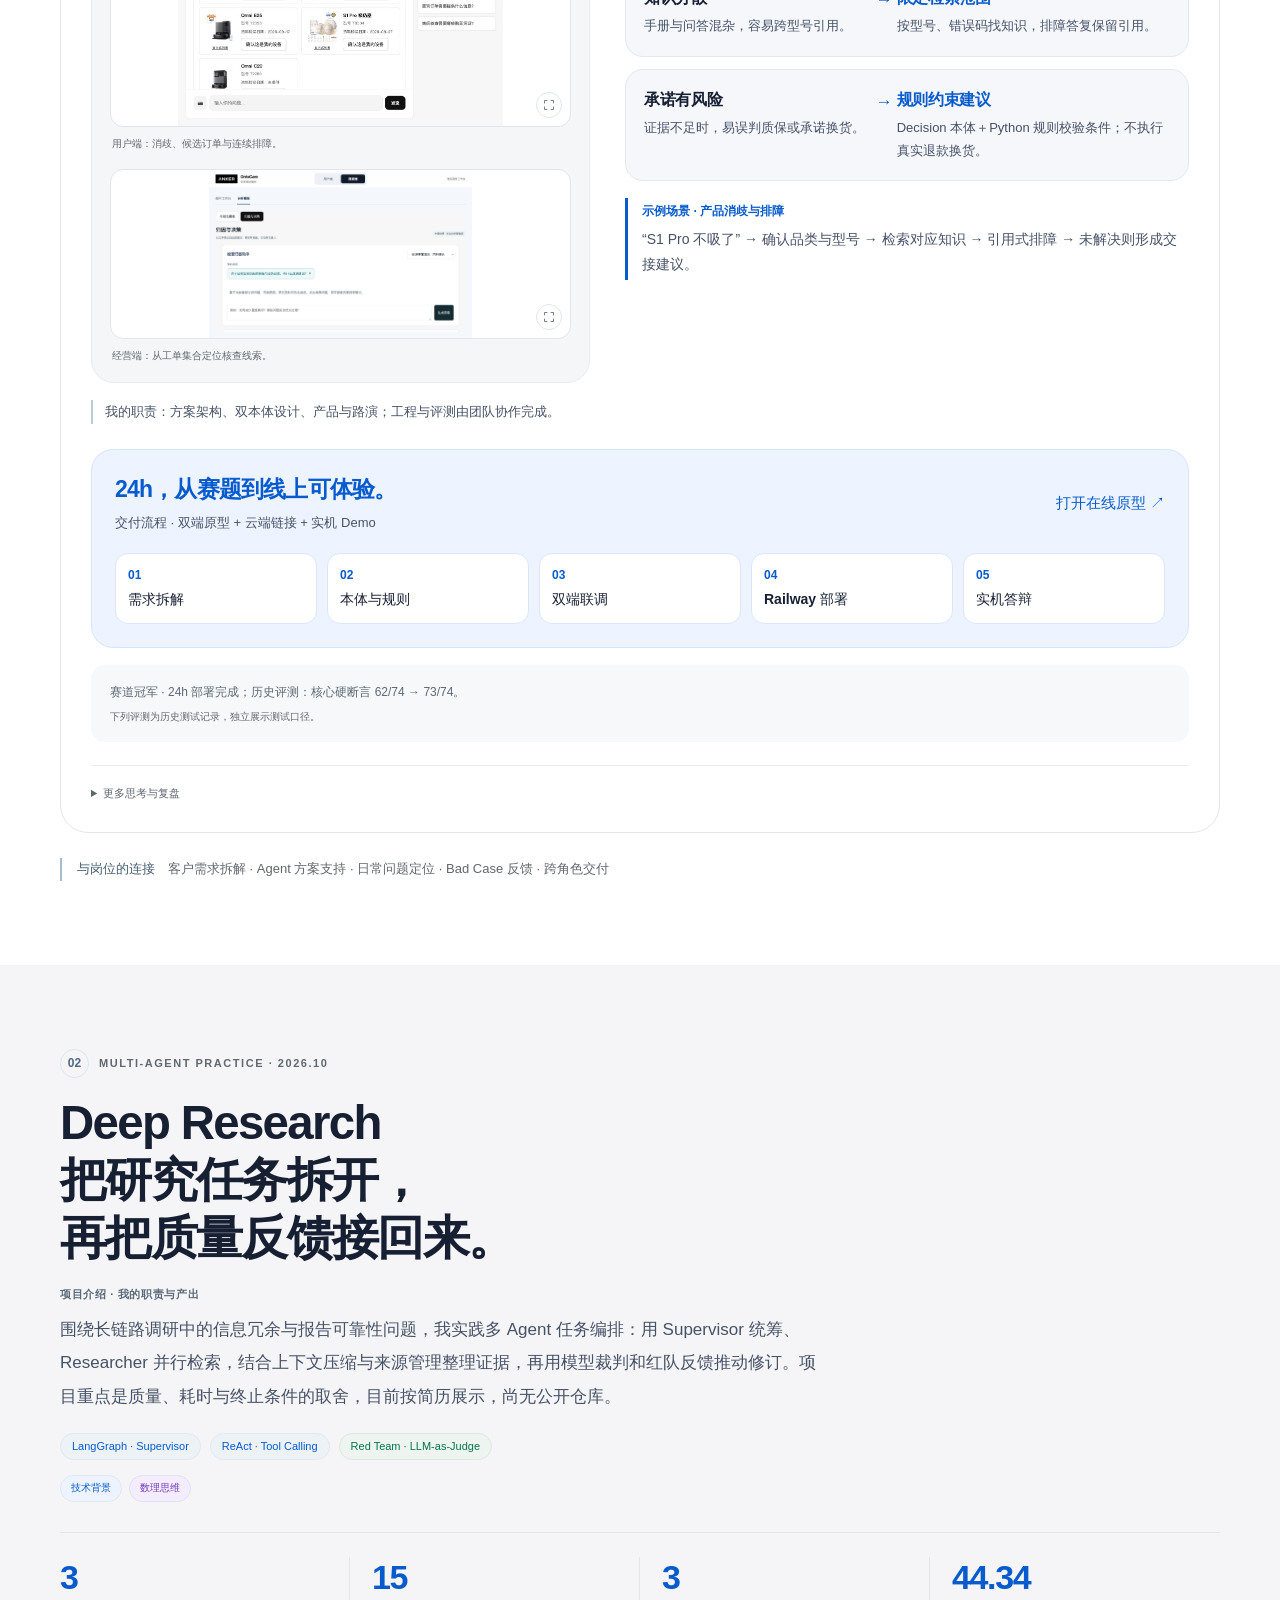
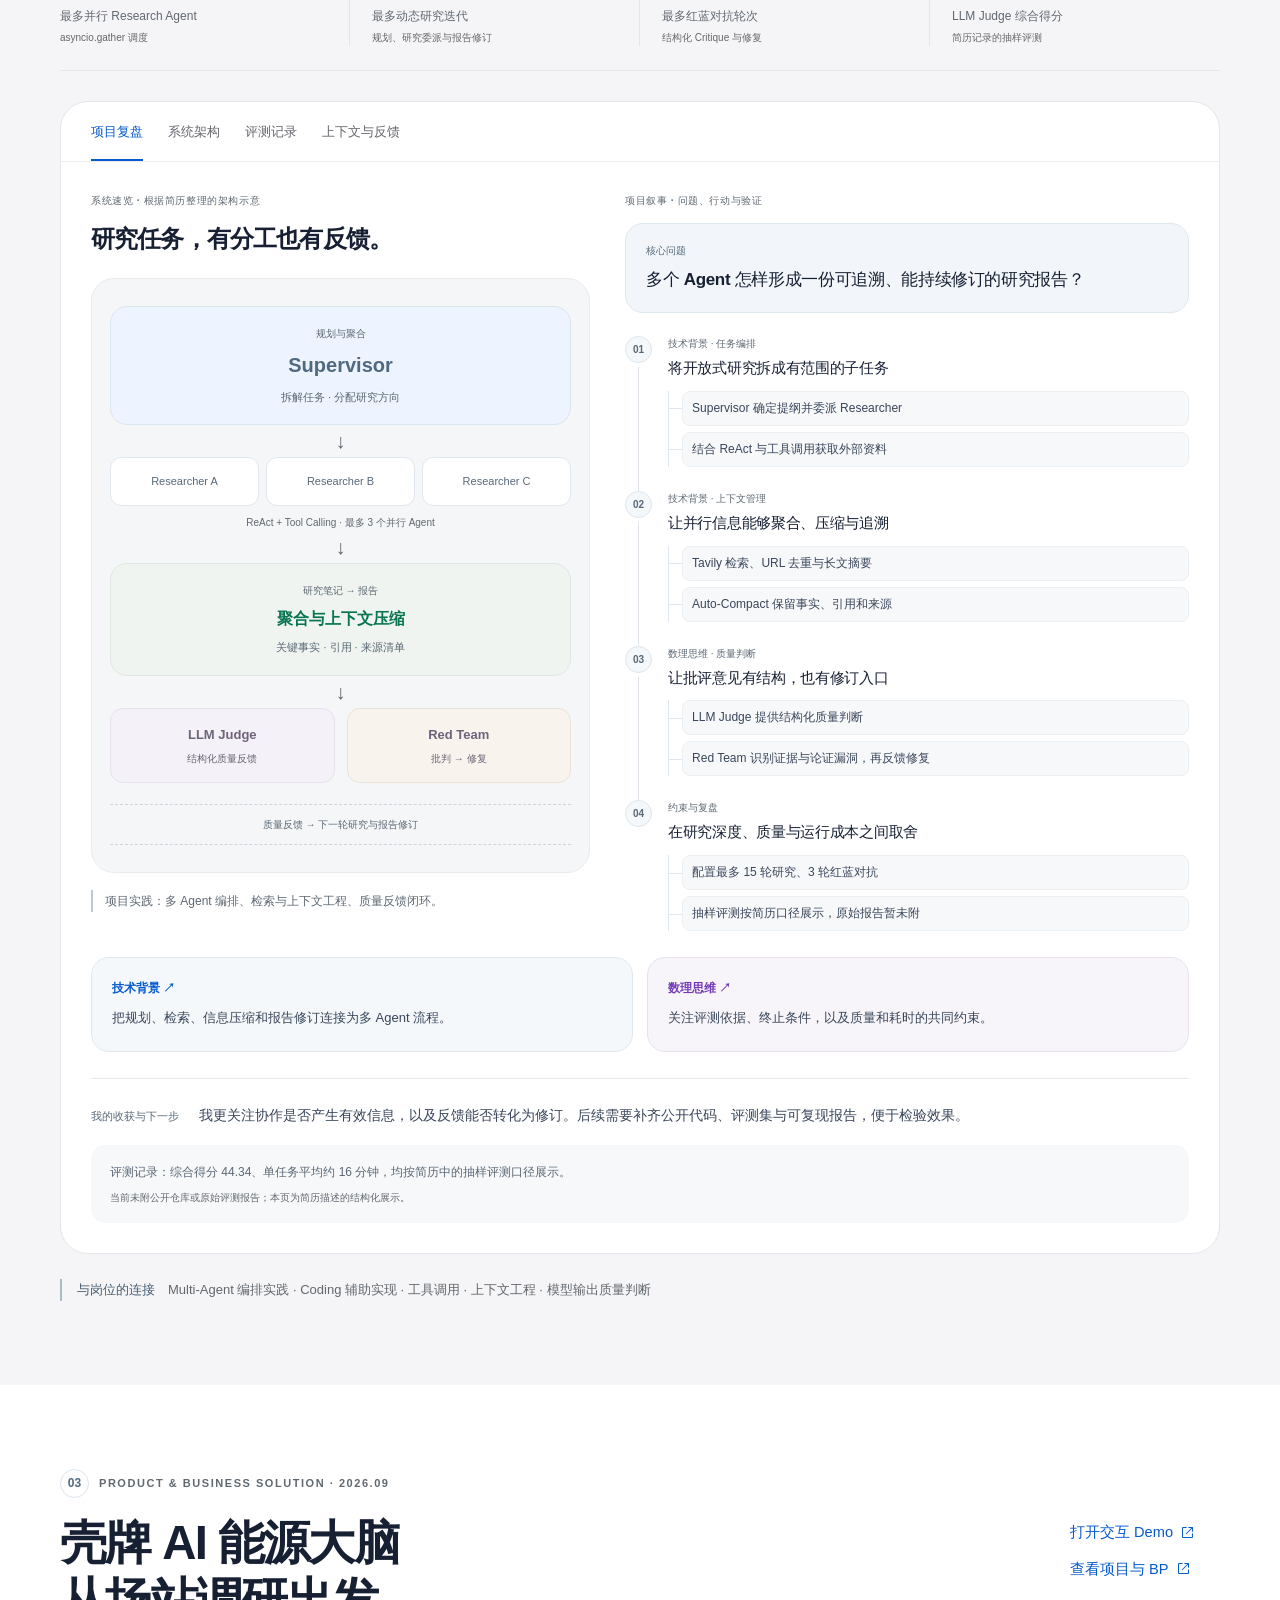
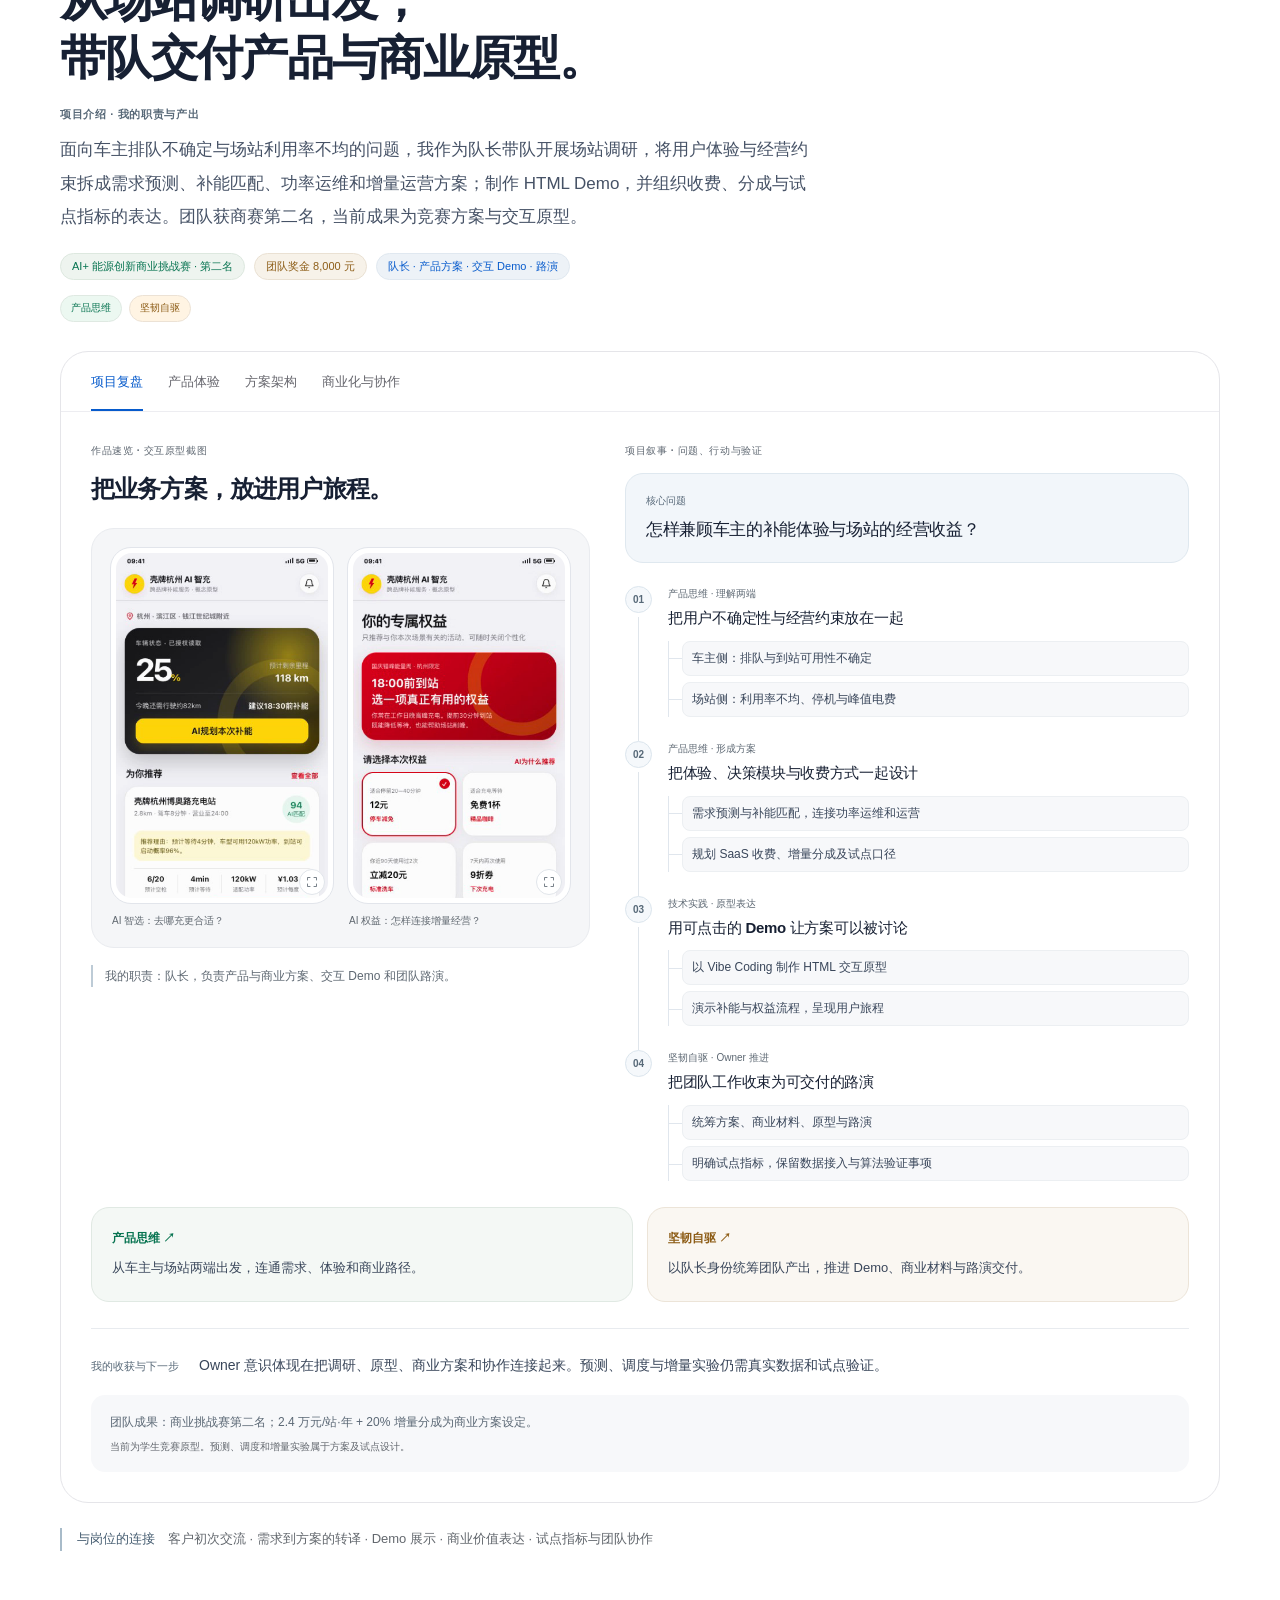
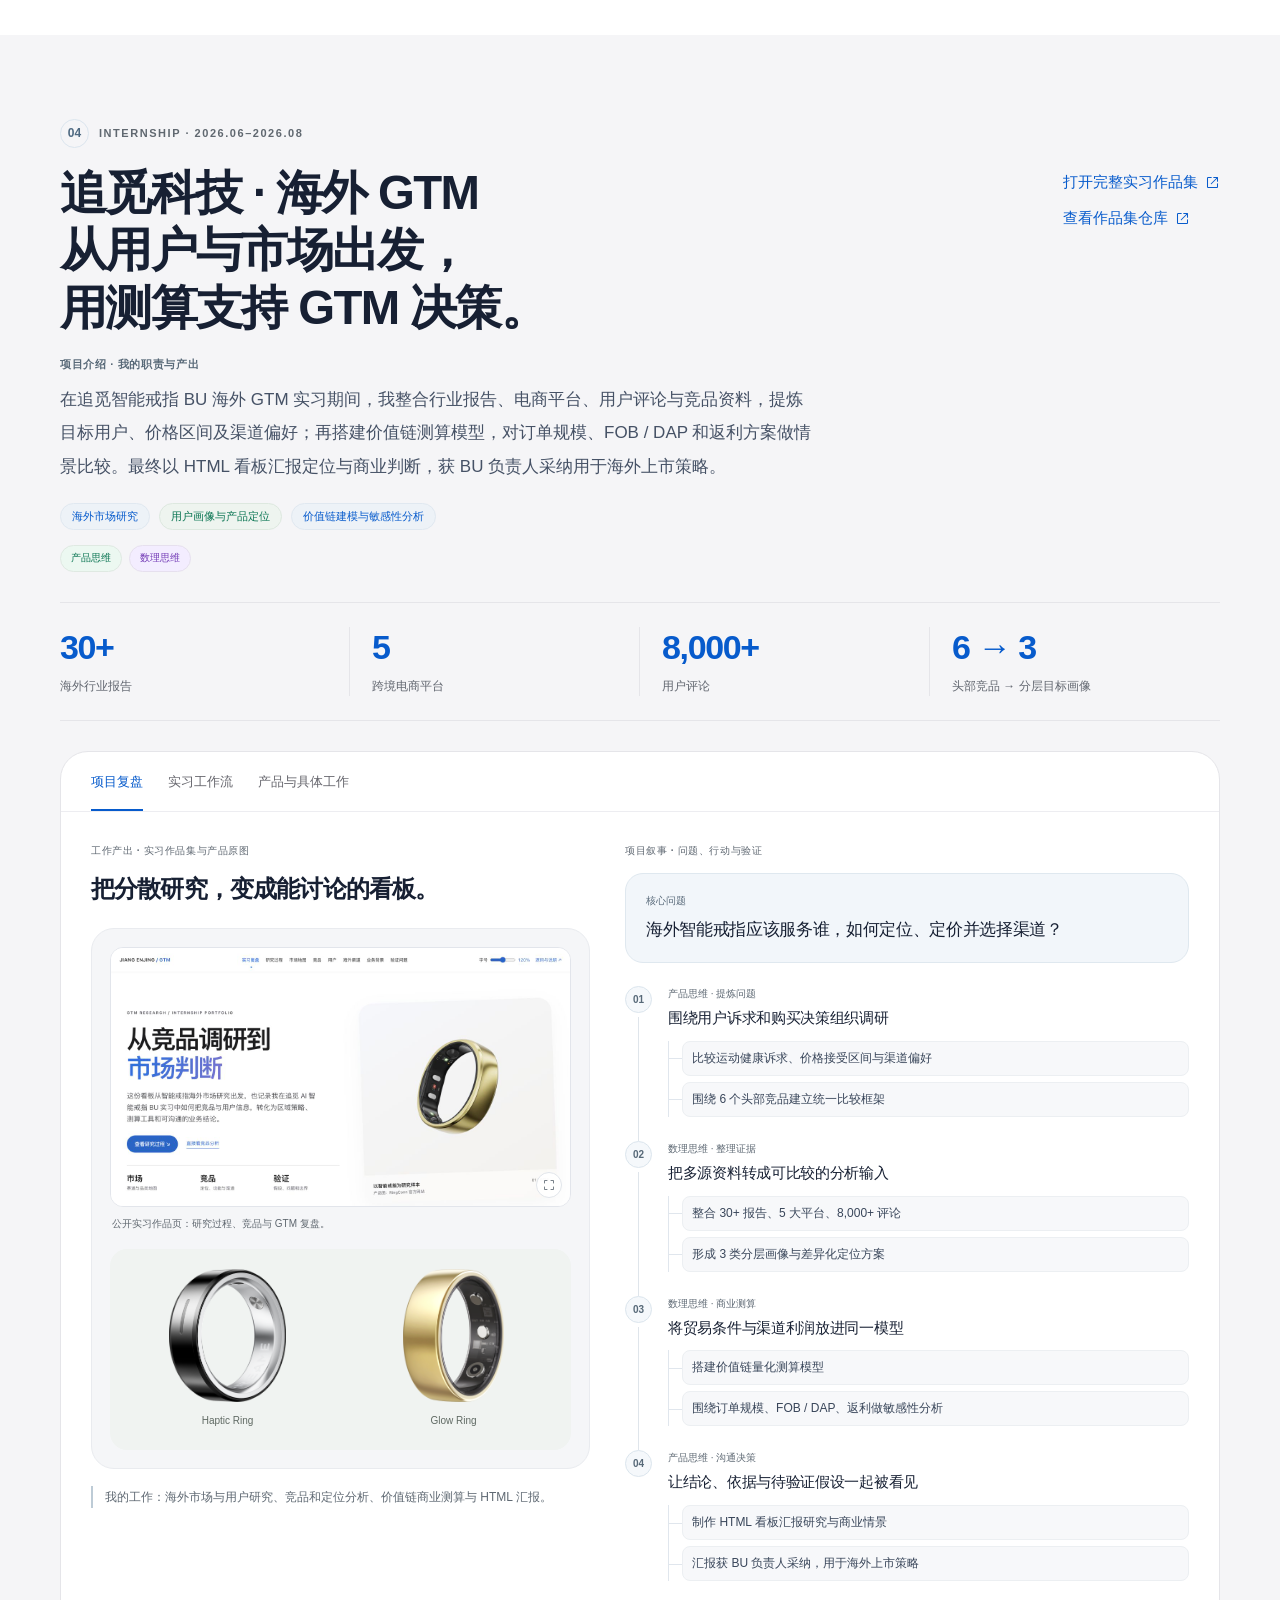
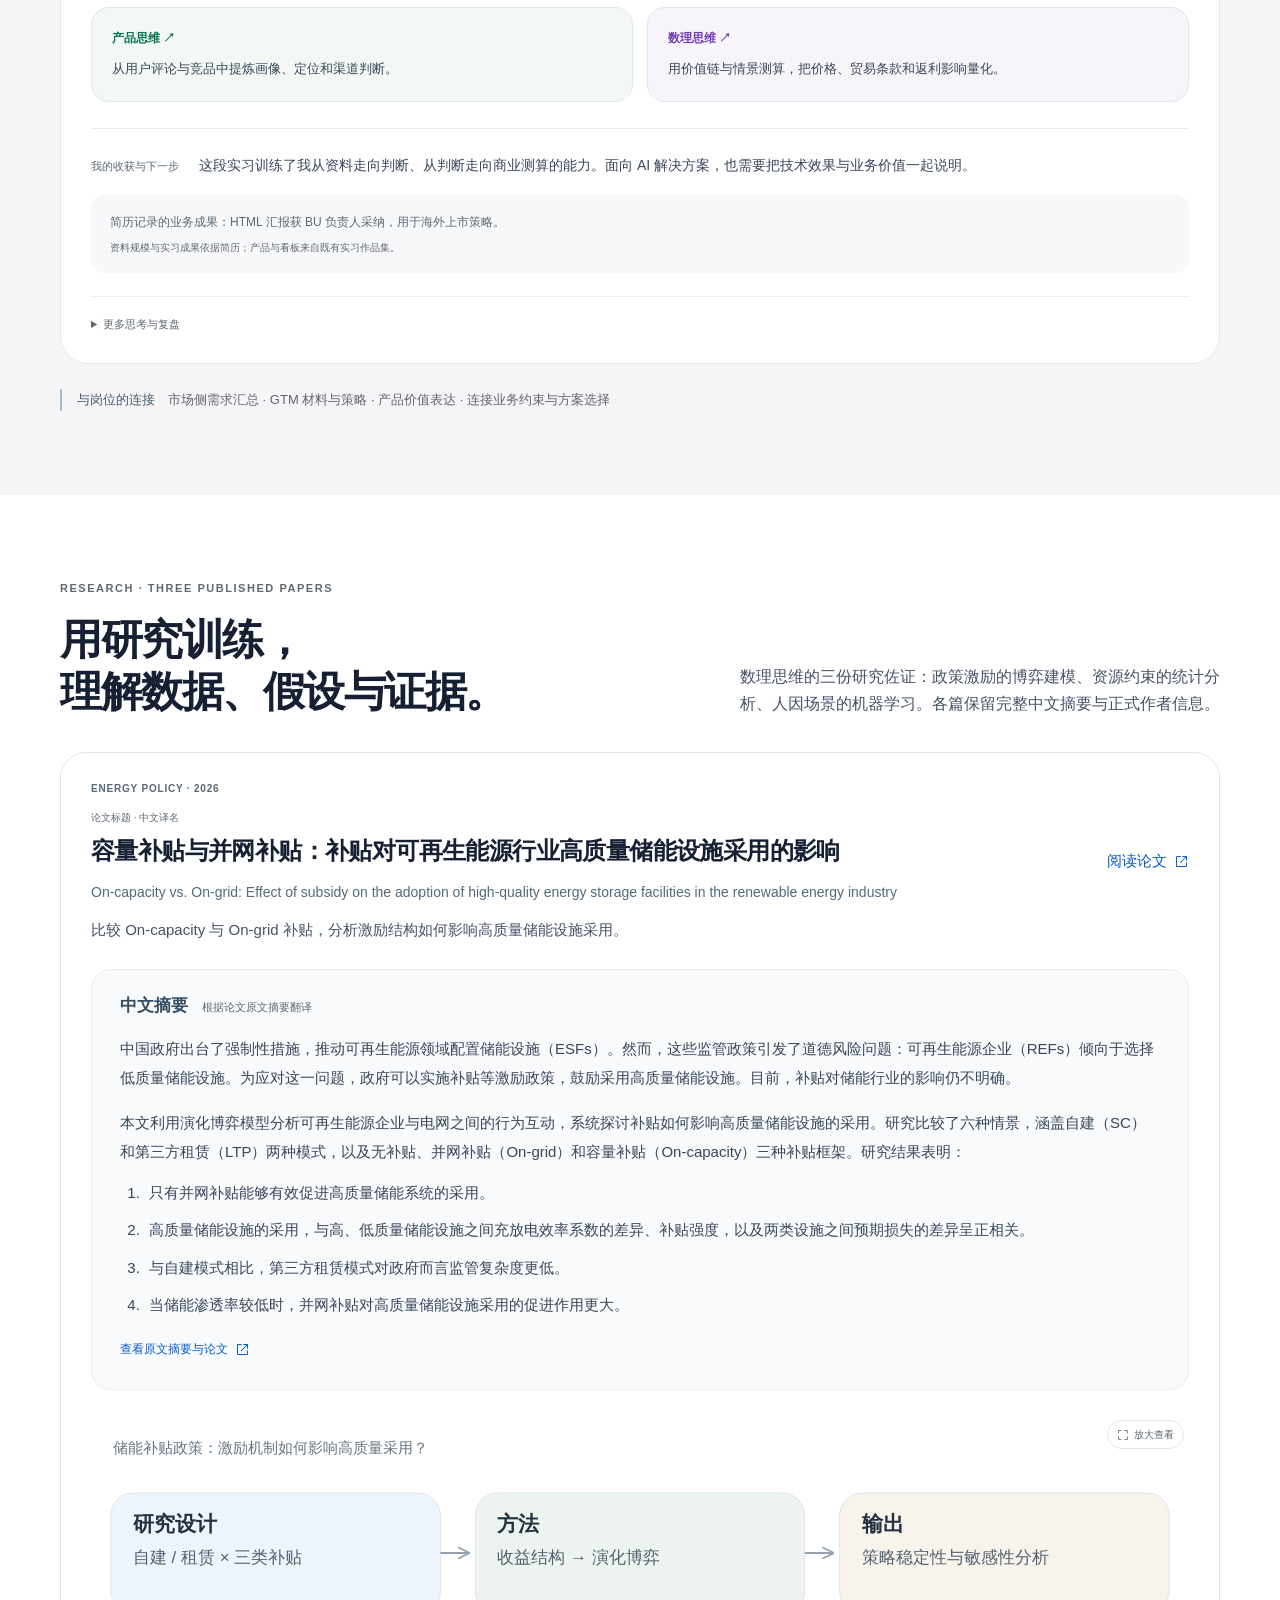
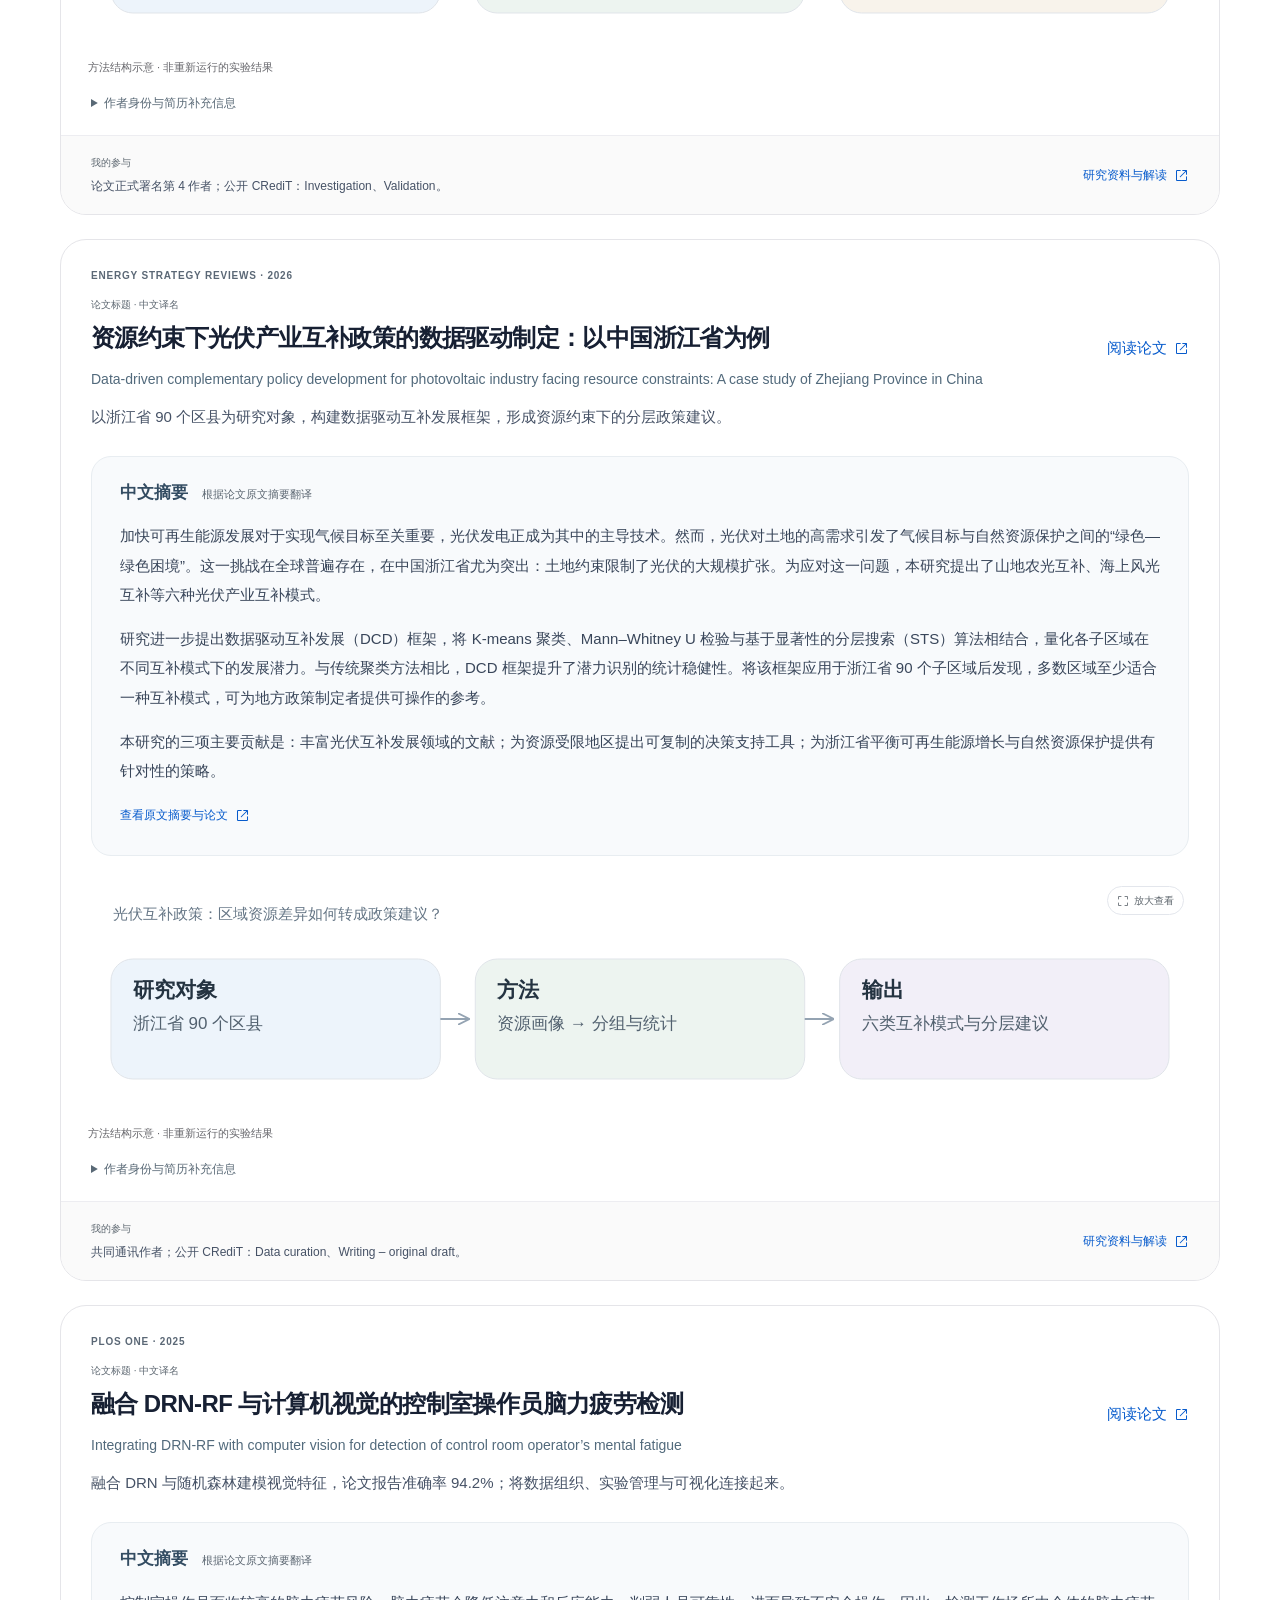
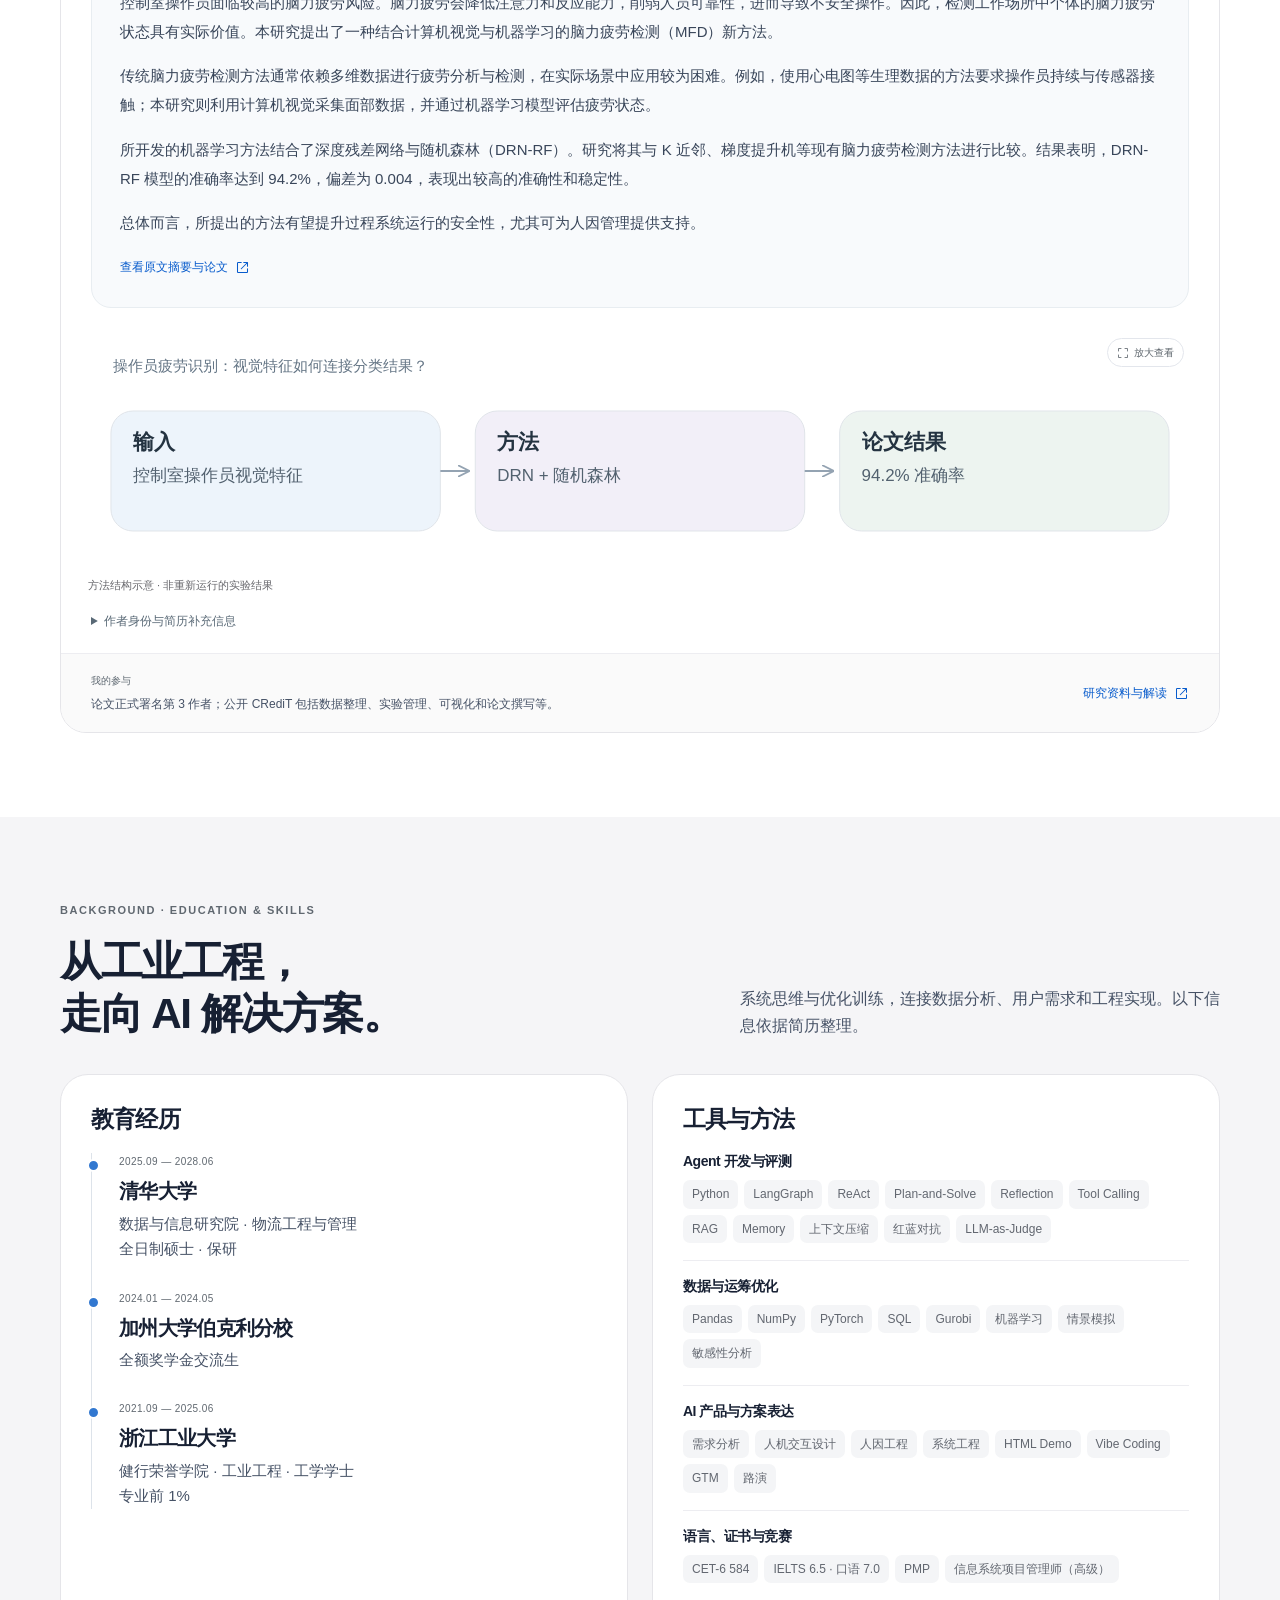
==== commit d13849b2: "Correct consulting experience from people count to hours" ====
--- a/index.html
+++ b/index.html
@@ -100,7 +100,7 @@
 </style></head><body><a class="skip" href="#main">跳转到主要内容</a>
 <header class="topbar"><nav class="wrap nav-inner" aria-label="主导航"><a class="brand" href="#top">蒋恩晶<span>Enjing Jiang</span></a><div class="nav-links"><a href="#overview">我的特质</a><a href="#projects">项目经历</a><a href="#dreame">GTM 实习</a><a href="#research">科研</a><a href="#background">履历</a><a href="role-understanding.html">岗位理解</a></div><div class="nav-tools"><div class="font-tool" aria-label="字号调整"><button type="button" id="font-down" aria-label="减小字号">A−</button><output id="font-size">100%</output><button type="button" id="font-up" aria-label="增大字号">A+</button></div><a class="nav-github" href="https://github.com/jiangenjing" target="_blank" rel="noopener noreferrer">GitHub<svg class="icon" viewBox="0 0 24 24" fill="none" stroke="currentColor" stroke-width="1.65" stroke-linecap="round" stroke-linejoin="round" aria-hidden="true"><path d="M14 4h6v6M20 4 10 14M10 4H5a1 1 0 0 0-1 1v14a1 1 0 0 0 1 1h14a1 1 0 0 0 1-1v-5"></path></svg></a></div></nav></header>
 <main id="main"><section class="hero wrap" id="top"><div class="eyebrow">Selected work · Interview portfolio · 2026</div><div class="hero-grid"><div><div class="name-line">蒋恩晶 <span>Enjing Jiang</span></div><h1>让 AI 能力，<br><em>落在真实业务里。</em></h1><p class="hero-lead">从业务研究到 Agent 原型，从评测改进到 GTM 材料。<br>用可体验的产品、可追溯的证据，讲清楚我做过的工作。</p><div class="hero-actions"><a class="button" href="#overview">了解我的特质 <svg class="icon" viewBox="0 0 24 24" fill="none" stroke="currentColor" stroke-width="1.65" stroke-linecap="round" stroke-linejoin="round" aria-hidden="true"><path d="M5 12h14m-6-6 6 6-6 6"></path></svg></a><a class="text-link" href="https://github.com/jiangenjing" target="_blank" rel="noopener noreferrer">浏览 GitHub<svg class="icon" viewBox="0 0 24 24" fill="none" stroke="currentColor" stroke-width="1.65" stroke-linecap="round" stroke-linejoin="round" aria-hidden="true"><path d="M14 4h6v6M20 4 10 14M10 4H5a1 1 0 0 0-1 1v14a1 1 0 0 0 1 1h14a1 1 0 0 0 1-1v-5"></path></svg></a><a class="text-link" href="role-understanding.html">岗位理解与客户调研 →</a></div></div><aside class="profile-card" aria-label="个人信息"><img width="540" height="720" class="portrait" src="assets/enjing-portrait.jpg" alt="蒋恩晶简历照片" loading="eager" decoding="async"><h3>清华大学 · 硕士在读</h3><p>物流工程与管理<br>数据与信息研究院 · 2028 届</p><div class="profile-rule"></div><div class="availability">最快 2026 年 11 月初到岗</div><p class="profile-foot">每周 5 天 · 可实习 6 个月</p></aside></div><div class="role-strip"><div class="role"><span>APPLICATION FOCUS</span>豆包 AI 大模型产品解决方案实习生 · Data AML / 火山方舟</div><div class="quick-facts"><span><strong>冠军</strong>Anker 智能客服赛道</span><span><strong>GTM</strong>追觅海外实习</span><span><strong>3 篇</strong>科研论文</span></div></div></section>
-<section class="section soft" id="overview"><div class="wrap"><div class="section-head"><div><div class="section-kicker">HOW I WORK · FOUR TRAITS</div><h2>我的四个特质，<br>都有具体经历支撑。</h2></div><p>技术背景、产品思维、数理思维与坚韧自驱。<br>从项目、科研和个人实践中，说明我怎样学习与做事。</p></div><div class="trait-grid"><article class="trait-card blue" id="trait-business"><div class="trait-top"><span class="trait-icon"><svg class="icon" viewBox="0 0 24 24" fill="none" stroke="currentColor" stroke-width="1.65" stroke-linecap="round" stroke-linejoin="round" aria-hidden="true"><path d="m8 7-5 5 5 5m8-10 5 5-5 5m-3-12-2 18"></path></svg></span><span class="trait-order">01</span></div><div class="trait-label">技术背景</div><h3>懂业务、能落地的 AI Native 开发者。</h3><p class="trait-intro">以业务约束连接 Agent 工程，持续积累 FDE 所需的方案与交付能力。</p><ul class="trait-detail-list"><li><h4>Agent 工程实践</h4><p>运用 ReAct、Plan-and-Solve 等思路，基于 LangGraph 实践多 Agent 协作、工具调用与反馈修订；深度研究系统目前尚无公开仓库。</p></li><li><h4>安克黑客松实战</h4><p>24h 内与队友完成双本体智能客服开发及云端部署，负责方案架构、产品设计与实机 Demo 路演，团队获智能客服赛道冠军。</p></li><li><h4>技术 × 业务视角</h4><p>在追觅智能硬件海外 GTM 实习中，理解用户、渠道与商业约束；把业务侧经验带入技术方案，向 FDE 方向持续积累。</p></li></ul><div class="trait-proof" aria-label="技术背景相关经历"><a class="trait-evidence" href="#ontocare" data-evidence-tab="onto-tab-1"><span class="evidence-project">OntoCare · 架构与实现<span aria-hidden="true">↗</span></span></a><a class="trait-evidence" href="#deepresearch" data-evidence-tab="deep-tab-0"><span class="evidence-project">Deep Research · 多 Agent<span aria-hidden="true">↗</span></span></a></div><div class="trait-relevance">对应岗位：Agent / RAG 原型 · 方案设计 · 工程交付</div></article><article class="trait-card sage" id="trait-builder"><div class="trait-top"><span class="trait-icon"><svg class="icon" viewBox="0 0 24 24" fill="none" stroke="currentColor" stroke-width="1.65" stroke-linecap="round" stroke-linejoin="round" aria-hidden="true"><circle cx="12" cy="12" r="9"></circle><path d="m16 8-2 6-6 2 2-6 6-2Z"></path></svg></span><span class="trait-order">02</span></div><div class="trait-label">产品思维</div><h3>洞察用户，带着 Owner 意识推进。</h3><p class="trait-intro">把用户需求、产品原型与商业路径放在一起考虑，推动方案形成可交付的作品。</p><ul class="trait-detail-list"><li><h4>商业化与原型设计</h4><p>担任壳牌 AI 商赛队长，团队获第二名；设计“车·网·碳”能源方案，规划 SaaS 收费与收益分成，并用 Vibe Coding 制作 HTML Demo。</p></li><li><h4>深度用户洞察</h4><p>在追觅 GTM 实习中整合 8,000+ 用户评论与 30+ 行业报告，提炼用户画像与产品定位，并用量化模型支持定价、渠道与市场策略讨论。</p></li><li><h4>系统框架与沟通</h4><p>通过人因工程、系统工程训练需求分析与人机交互思维；结合融资路演、BP 制作及千人规模教培咨询经历，练习多方沟通与方案表达。</p></li></ul><div class="trait-proof" aria-label="产品思维相关经历"><a class="trait-evidence" href="#shell" data-evidence-tab="shell-tab-2"><span class="evidence-project">壳牌 · 商业方案与路演<span aria-hidden="true">↗</span></span></a><a class="trait-evidence" href="#dreame" data-evidence-tab="dreame-tab-1"><span class="evidence-project">追觅 · 用户与商业测算<span aria-hidden="true">↗</span></span></a></div><div class="trait-relevance">对应岗位：需求澄清 · 客户沟通 · GTM 材料与价值表达</div></article><article class="trait-card lilac" id="trait-evidence"><div class="trait-top"><span class="trait-icon"><svg class="icon" viewBox="0 0 24 24" fill="none" stroke="currentColor" stroke-width="1.65" stroke-linecap="round" stroke-linejoin="round" aria-hidden="true"><path d="M4 4v16h16M8 16v-5m5 5V7m5 9v-8"></path></svg></span><span class="trait-order">03</span></div><div class="trait-label">数理思维</div><h3>严谨建模，用数据支持决策。</h3><p class="trait-intro">把科研、数学建模与运筹优化的方法，转化为拆解问题和验证判断的能力。</p><ul class="trait-detail-list"><li><h4>科研训练</h4><p>参与发表 3 篇期刊论文，其中 1 篇为共同通讯作者；研究涉及演化博弈、聚类与统计检验、视觉识别，训练假设构建、实验验证与证据表达。</p></li><li><h4>抽象建模能力</h4><p>全国大学生数学建模竞赛赛区一等奖（队长）；本科两年数模训练，学习把现实问题抽象为变量、约束与优化目标。</p></li><li><h4>工具与项目管理</h4><p>使用 Python（Pandas / PyTorch）、SQL、Gurobi 进行数据处理与算法建模；持有 PMP 及信息系统项目管理师（高级）证书。</p></li></ul><div class="trait-proof" aria-label="数理思维相关经历"><a class="trait-evidence" href="#research"><span class="evidence-project">3 篇论文 · 摘要与作者信息<span aria-hidden="true">↗</span></span></a><a class="trait-evidence" href="#background"><span class="evidence-project">数模 · 工具与证书<span aria-hidden="true">↗</span></span></a></div><div class="trait-relevance">对应岗位：评测设计 · 数据分析 · 模型效果与成本判断</div></article><article class="trait-card sand" id="trait-ownership"><div class="trait-top"><span class="trait-icon"><svg class="icon" viewBox="0 0 24 24" fill="none" stroke="currentColor" stroke-width="1.65" stroke-linecap="round" stroke-linejoin="round" aria-hidden="true"><circle cx="12" cy="12" r="4"></circle><path d="M12 2v2m0 16v2M2 12h2m16 0h2M5 5l1.5 1.5m11 11L19 19M5 19l1.5-1.5m11-11L19 5"></path></svg></span><span class="trait-order">04</span></div><div class="trait-label">坚韧自驱</div><h3>好奇心驱动，持续打磨自己。</h3><p class="trait-intro">把量化自我、跨领域观察和产品好奇心，变成长期行动；希望参与定义下一代产品体验。</p><ul class="trait-detail-list"><li><h4>“生物骇客”与量化自我</h4><p>用理工科思维量化睡眠、运动与身体状态，结合 AI 智能硬件持续积累日常记录，沉淀个人上下文（Context）。让 AI 更了解我的状态、习惯与偏好，再用于健康日报、运动建议和日历提醒，探索持续、个性化的人机协作。</p></li><li><h4>跨域好奇与产品理想</h4><p>关注《声动早咖啡》《罗永浩的十字路口》，从《小约翰可汗》拓宽历史视角；研究理想汽车等车机交互，思考下一代产品的使用方式。</p></li><li><h4>长期投入与现场抗压</h4><p>通过羽毛球等运动保持节奏。黑客松现场遇到 PPT 上传问题时，及时调整展示方式，以实机 Demo 继续完成答辩，让已做出的作品被看见。</p></li></ul><div class="trait-proof" aria-label="坚韧自驱相关经历"><a class="trait-evidence" href="#ontocare" data-evidence-tab="onto-tab-story"><span class="evidence-project">安克 · 实战与复盘<span aria-hidden="true">↗</span></span></a><a class="trait-evidence" href="#background"><span class="evidence-project">跨学科学习 · 持续积累<span aria-hidden="true">↗</span></span></a></div><div class="trait-relevance">对应岗位：持续学习 · 主动推进 · 不确定情境下的交付</div></article></div><div id="projects" class="project-directory-title"><div><div class="section-kicker">SELECTED CASES</div><h3>把四个特质，放进真实经历里看。</h3></div><p>四个重点案例 · 问题、个人职责、产出与复盘</p></div><div class="project-nav">
+<section class="section soft" id="overview"><div class="wrap"><div class="section-head"><div><div class="section-kicker">HOW I WORK · FOUR TRAITS</div><h2>我的四个特质，<br>都有具体经历支撑。</h2></div><p>技术背景、产品思维、数理思维与坚韧自驱。<br>从项目、科研和个人实践中，说明我怎样学习与做事。</p></div><div class="trait-grid"><article class="trait-card blue" id="trait-business"><div class="trait-top"><span class="trait-icon"><svg class="icon" viewBox="0 0 24 24" fill="none" stroke="currentColor" stroke-width="1.65" stroke-linecap="round" stroke-linejoin="round" aria-hidden="true"><path d="m8 7-5 5 5 5m8-10 5 5-5 5m-3-12-2 18"></path></svg></span><span class="trait-order">01</span></div><div class="trait-label">技术背景</div><h3>懂业务、能落地的 AI Native 开发者。</h3><p class="trait-intro">以业务约束连接 Agent 工程，持续积累 FDE 所需的方案与交付能力。</p><ul class="trait-detail-list"><li><h4>Agent 工程实践</h4><p>运用 ReAct、Plan-and-Solve 等思路，基于 LangGraph 实践多 Agent 协作、工具调用与反馈修订；深度研究系统目前尚无公开仓库。</p></li><li><h4>安克黑客松实战</h4><p>24h 内与队友完成双本体智能客服开发及云端部署，负责方案架构、产品设计与实机 Demo 路演，团队获智能客服赛道冠军。</p></li><li><h4>技术 × 业务视角</h4><p>在追觅智能硬件海外 GTM 实习中，理解用户、渠道与商业约束；把业务侧经验带入技术方案，向 FDE 方向持续积累。</p></li></ul><div class="trait-proof" aria-label="技术背景相关经历"><a class="trait-evidence" href="#ontocare" data-evidence-tab="onto-tab-1"><span class="evidence-project">OntoCare · 架构与实现<span aria-hidden="true">↗</span></span></a><a class="trait-evidence" href="#deepresearch" data-evidence-tab="deep-tab-0"><span class="evidence-project">Deep Research · 多 Agent<span aria-hidden="true">↗</span></span></a></div><div class="trait-relevance">对应岗位：Agent / RAG 原型 · 方案设计 · 工程交付</div></article><article class="trait-card sage" id="trait-builder"><div class="trait-top"><span class="trait-icon"><svg class="icon" viewBox="0 0 24 24" fill="none" stroke="currentColor" stroke-width="1.65" stroke-linecap="round" stroke-linejoin="round" aria-hidden="true"><circle cx="12" cy="12" r="9"></circle><path d="m16 8-2 6-6 2 2-6 6-2Z"></path></svg></span><span class="trait-order">02</span></div><div class="trait-label">产品思维</div><h3>洞察用户，带着 Owner 意识推进。</h3><p class="trait-intro">把用户需求、产品原型与商业路径放在一起考虑，推动方案形成可交付的作品。</p><ul class="trait-detail-list"><li><h4>商业化与原型设计</h4><p>担任壳牌 AI 商赛队长，团队获第二名；设计“车·网·碳”能源方案，规划 SaaS 收费与收益分成，并用 Vibe Coding 制作 HTML Demo。</p></li><li><h4>深度用户洞察</h4><p>在追觅 GTM 实习中整合 8,000+ 用户评论与 30+ 行业报告，提炼用户画像与产品定位，并用量化模型支持定价、渠道与市场策略讨论。</p></li><li><h4>系统框架与沟通</h4><p>通过人因工程、系统工程训练需求分析与人机交互思维；结合融资路演、BP 制作及上千小时教培咨询经历，练习多方沟通与方案表达。</p></li></ul><div class="trait-proof" aria-label="产品思维相关经历"><a class="trait-evidence" href="#shell" data-evidence-tab="shell-tab-2"><span class="evidence-project">壳牌 · 商业方案与路演<span aria-hidden="true">↗</span></span></a><a class="trait-evidence" href="#dreame" data-evidence-tab="dreame-tab-1"><span class="evidence-project">追觅 · 用户与商业测算<span aria-hidden="true">↗</span></span></a></div><div class="trait-relevance">对应岗位：需求澄清 · 客户沟通 · GTM 材料与价值表达</div></article><article class="trait-card lilac" id="trait-evidence"><div class="trait-top"><span class="trait-icon"><svg class="icon" viewBox="0 0 24 24" fill="none" stroke="currentColor" stroke-width="1.65" stroke-linecap="round" stroke-linejoin="round" aria-hidden="true"><path d="M4 4v16h16M8 16v-5m5 5V7m5 9v-8"></path></svg></span><span class="trait-order">03</span></div><div class="trait-label">数理思维</div><h3>严谨建模，用数据支持决策。</h3><p class="trait-intro">把科研、数学建模与运筹优化的方法，转化为拆解问题和验证判断的能力。</p><ul class="trait-detail-list"><li><h4>科研训练</h4><p>参与发表 3 篇期刊论文，其中 1 篇为共同通讯作者；研究涉及演化博弈、聚类与统计检验、视觉识别，训练假设构建、实验验证与证据表达。</p></li><li><h4>抽象建模能力</h4><p>全国大学生数学建模竞赛赛区一等奖（队长）；本科两年数模训练，学习把现实问题抽象为变量、约束与优化目标。</p></li><li><h4>工具与项目管理</h4><p>使用 Python（Pandas / PyTorch）、SQL、Gurobi 进行数据处理与算法建模；持有 PMP 及信息系统项目管理师（高级）证书。</p></li></ul><div class="trait-proof" aria-label="数理思维相关经历"><a class="trait-evidence" href="#research"><span class="evidence-project">3 篇论文 · 摘要与作者信息<span aria-hidden="true">↗</span></span></a><a class="trait-evidence" href="#background"><span class="evidence-project">数模 · 工具与证书<span aria-hidden="true">↗</span></span></a></div><div class="trait-relevance">对应岗位：评测设计 · 数据分析 · 模型效果与成本判断</div></article><article class="trait-card sand" id="trait-ownership"><div class="trait-top"><span class="trait-icon"><svg class="icon" viewBox="0 0 24 24" fill="none" stroke="currentColor" stroke-width="1.65" stroke-linecap="round" stroke-linejoin="round" aria-hidden="true"><circle cx="12" cy="12" r="4"></circle><path d="M12 2v2m0 16v2M2 12h2m16 0h2M5 5l1.5 1.5m11 11L19 19M5 19l1.5-1.5m11-11L19 5"></path></svg></span><span class="trait-order">04</span></div><div class="trait-label">坚韧自驱</div><h3>好奇心驱动，持续打磨自己。</h3><p class="trait-intro">把量化自我、跨领域观察和产品好奇心，变成长期行动；希望参与定义下一代产品体验。</p><ul class="trait-detail-list"><li><h4>“生物骇客”与量化自我</h4><p>用理工科思维量化睡眠、运动与身体状态，结合 AI 智能硬件持续积累日常记录，沉淀个人上下文（Context）。让 AI 更了解我的状态、习惯与偏好，再用于健康日报、运动建议和日历提醒，探索持续、个性化的人机协作。</p></li><li><h4>跨域好奇与产品理想</h4><p>关注《声动早咖啡》《罗永浩的十字路口》，从《小约翰可汗》拓宽历史视角；研究理想汽车等车机交互，思考下一代产品的使用方式。</p></li><li><h4>长期投入与现场抗压</h4><p>通过羽毛球等运动保持节奏。黑客松现场遇到 PPT 上传问题时，及时调整展示方式，以实机 Demo 继续完成答辩，让已做出的作品被看见。</p></li></ul><div class="trait-proof" aria-label="坚韧自驱相关经历"><a class="trait-evidence" href="#ontocare" data-evidence-tab="onto-tab-story"><span class="evidence-project">安克 · 实战与复盘<span aria-hidden="true">↗</span></span></a><a class="trait-evidence" href="#background"><span class="evidence-project">跨学科学习 · 持续积累<span aria-hidden="true">↗</span></span></a></div><div class="trait-relevance">对应岗位：持续学习 · 主动推进 · 不确定情境下的交付</div></article></div><div id="projects" class="project-directory-title"><div><div class="section-kicker">SELECTED CASES</div><h3>把四个特质，放进真实经历里看。</h3></div><p>四个重点案例 · 问题、个人职责、产出与复盘</p></div><div class="project-nav">
 <a href="#ontocare"><div class="project-cover "><img width="1025" height="898" class="" src="assets/ontocare-customer.png" alt="OntoCare" loading="lazy" decoding="async"><span class="cover-index">01</span></div><div class="project-nav-body"><small>01 / AGENT SOLUTION</small><h3>OntoCare</h3><p>24h 开发部署 · 双本体智能客服</p><div class="case-trait-tags" aria-label="这段经历体现的特质"><span class="case-trait-tag blue">技术背景</span><span class="case-trait-tag sage">产品思维</span><span class="case-trait-tag sand">坚韧自驱</span></div></div></a>
 <a href="#deepresearch"><div class="project-cover deep"><img width="1120" height="790" class="" src="assets/deepresearch-flow.svg" alt="Deep Research" loading="lazy" decoding="async"><span class="cover-index">02</span></div><div class="project-nav-body"><small>02 / MULTI-AGENT</small><h3>Deep Research</h3><p>多 Agent 研究实践 · 编排、压缩与评测</p><div class="case-trait-tags" aria-label="这段经历体现的特质"><span class="case-trait-tag blue">技术背景</span><span class="case-trait-tag lilac">数理思维</span></div></div></a>
 <a href="#shell"><div class="project-cover shell"><img width="368" height="800" class="" src="assets/shell-home.png" alt="壳牌 AI 能源大脑" loading="lazy" decoding="async"><span class="cover-index">03</span></div><div class="project-nav-body"><small>03 / PRODUCT SOLUTION</small><h3>壳牌 AI 能源大脑</h3><p>场站调研与商业原型 · 队长 / Owner</p><div class="case-trait-tags" aria-label="这段经历体现的特质"><span class="case-trait-tag sage">产品思维</span><span class="case-trait-tag sand">坚韧自驱</span></div></div></a>
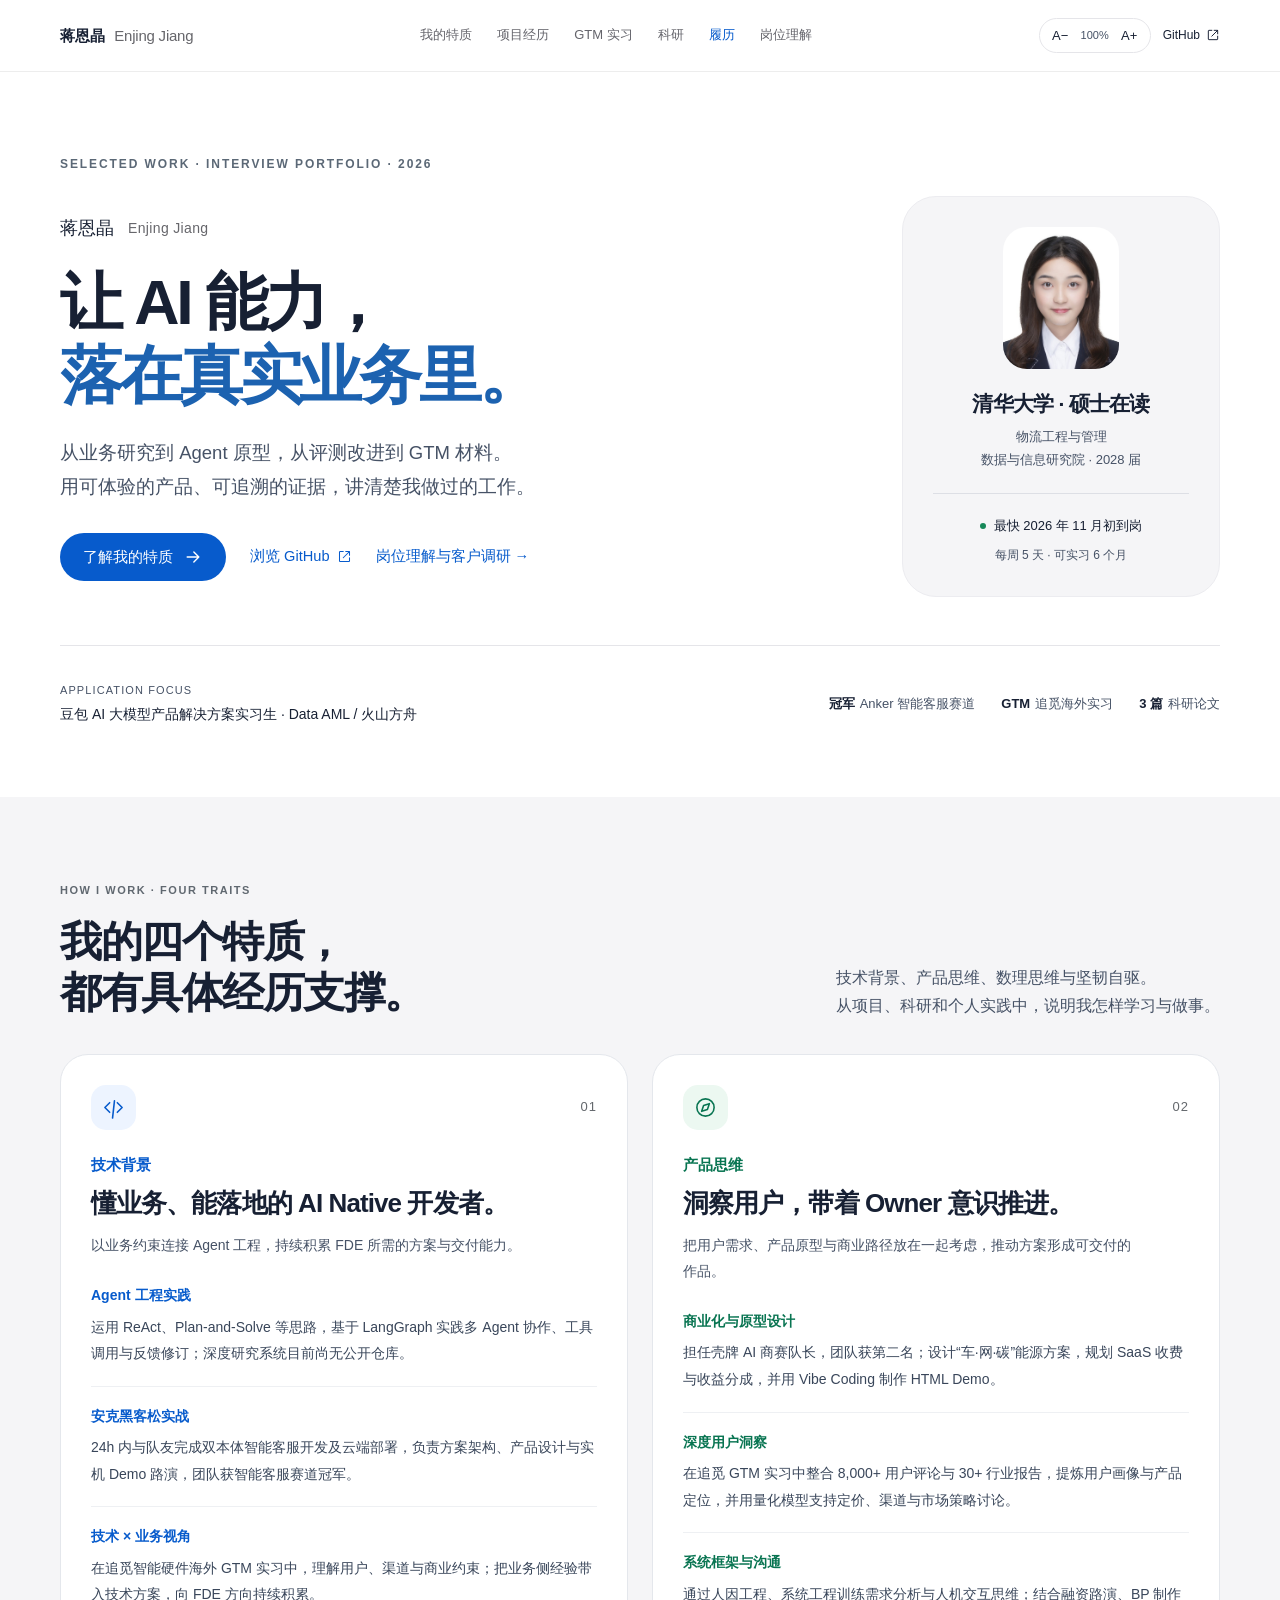
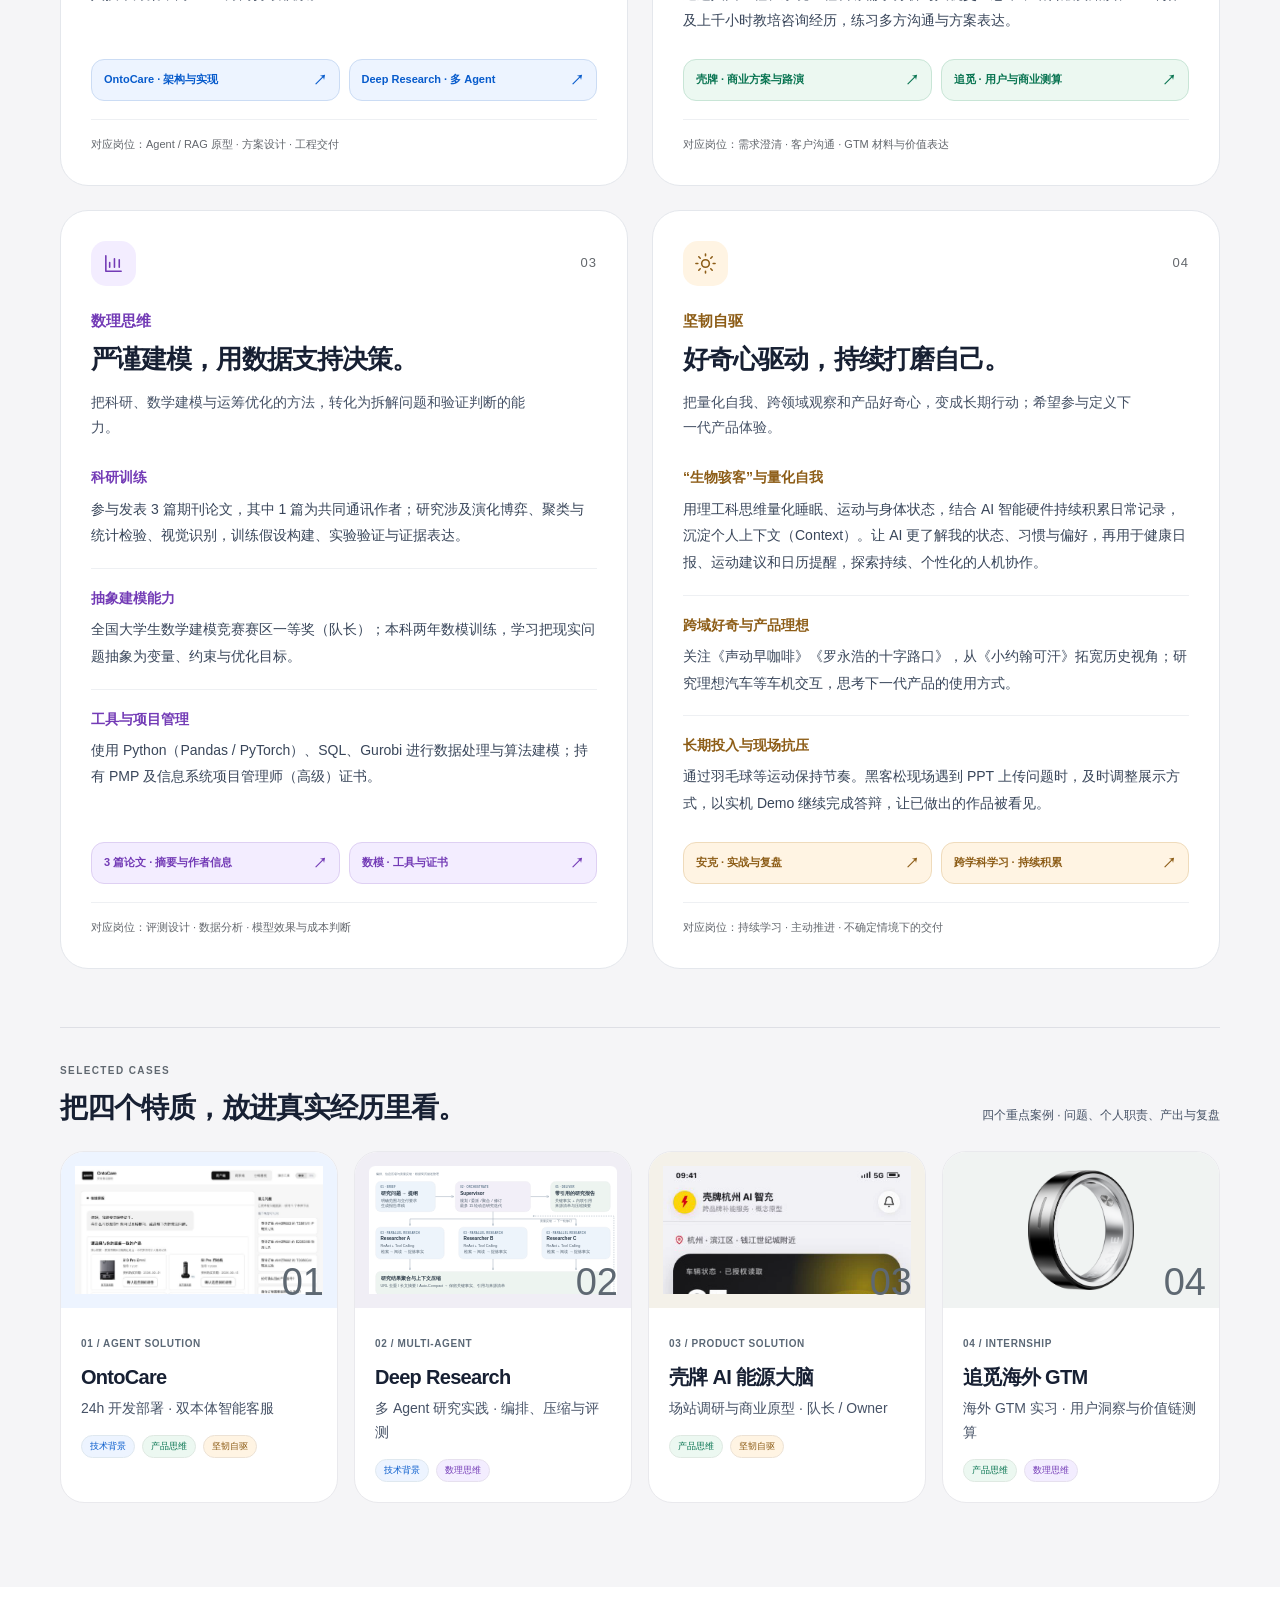
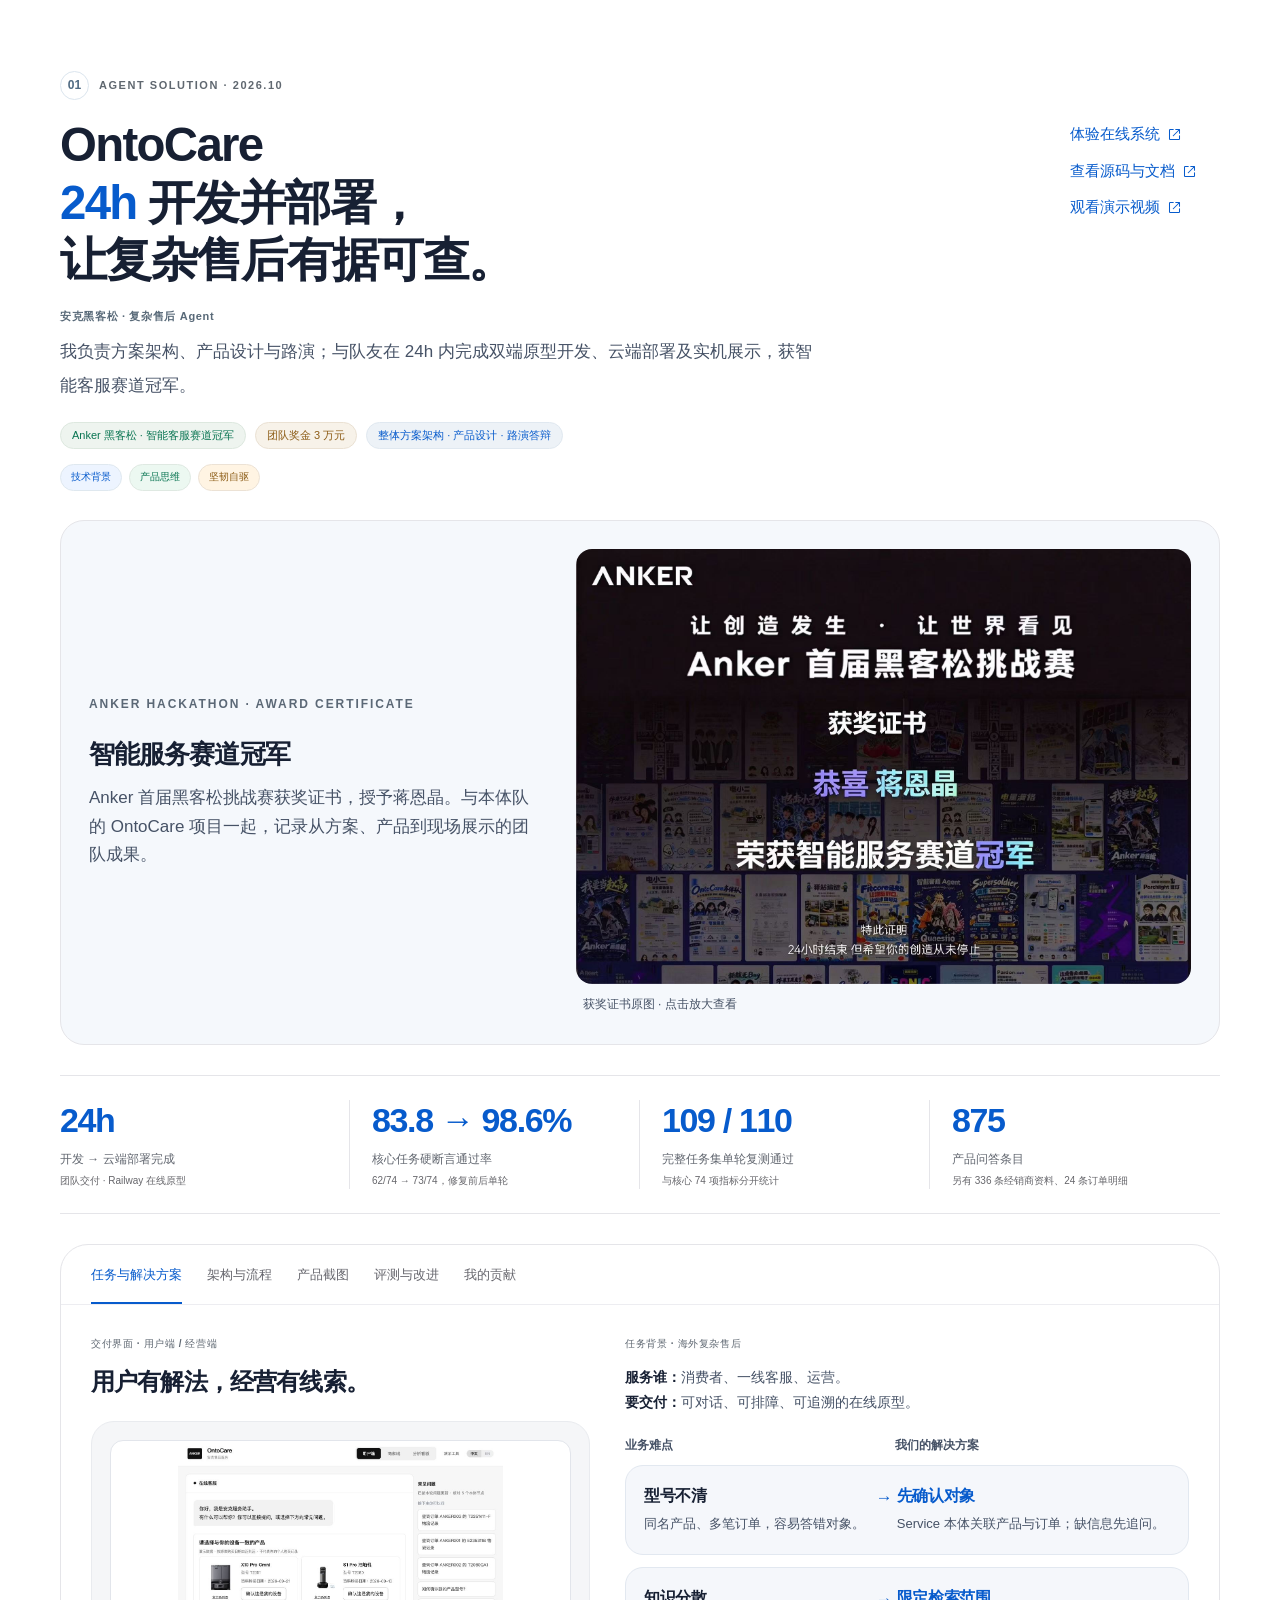
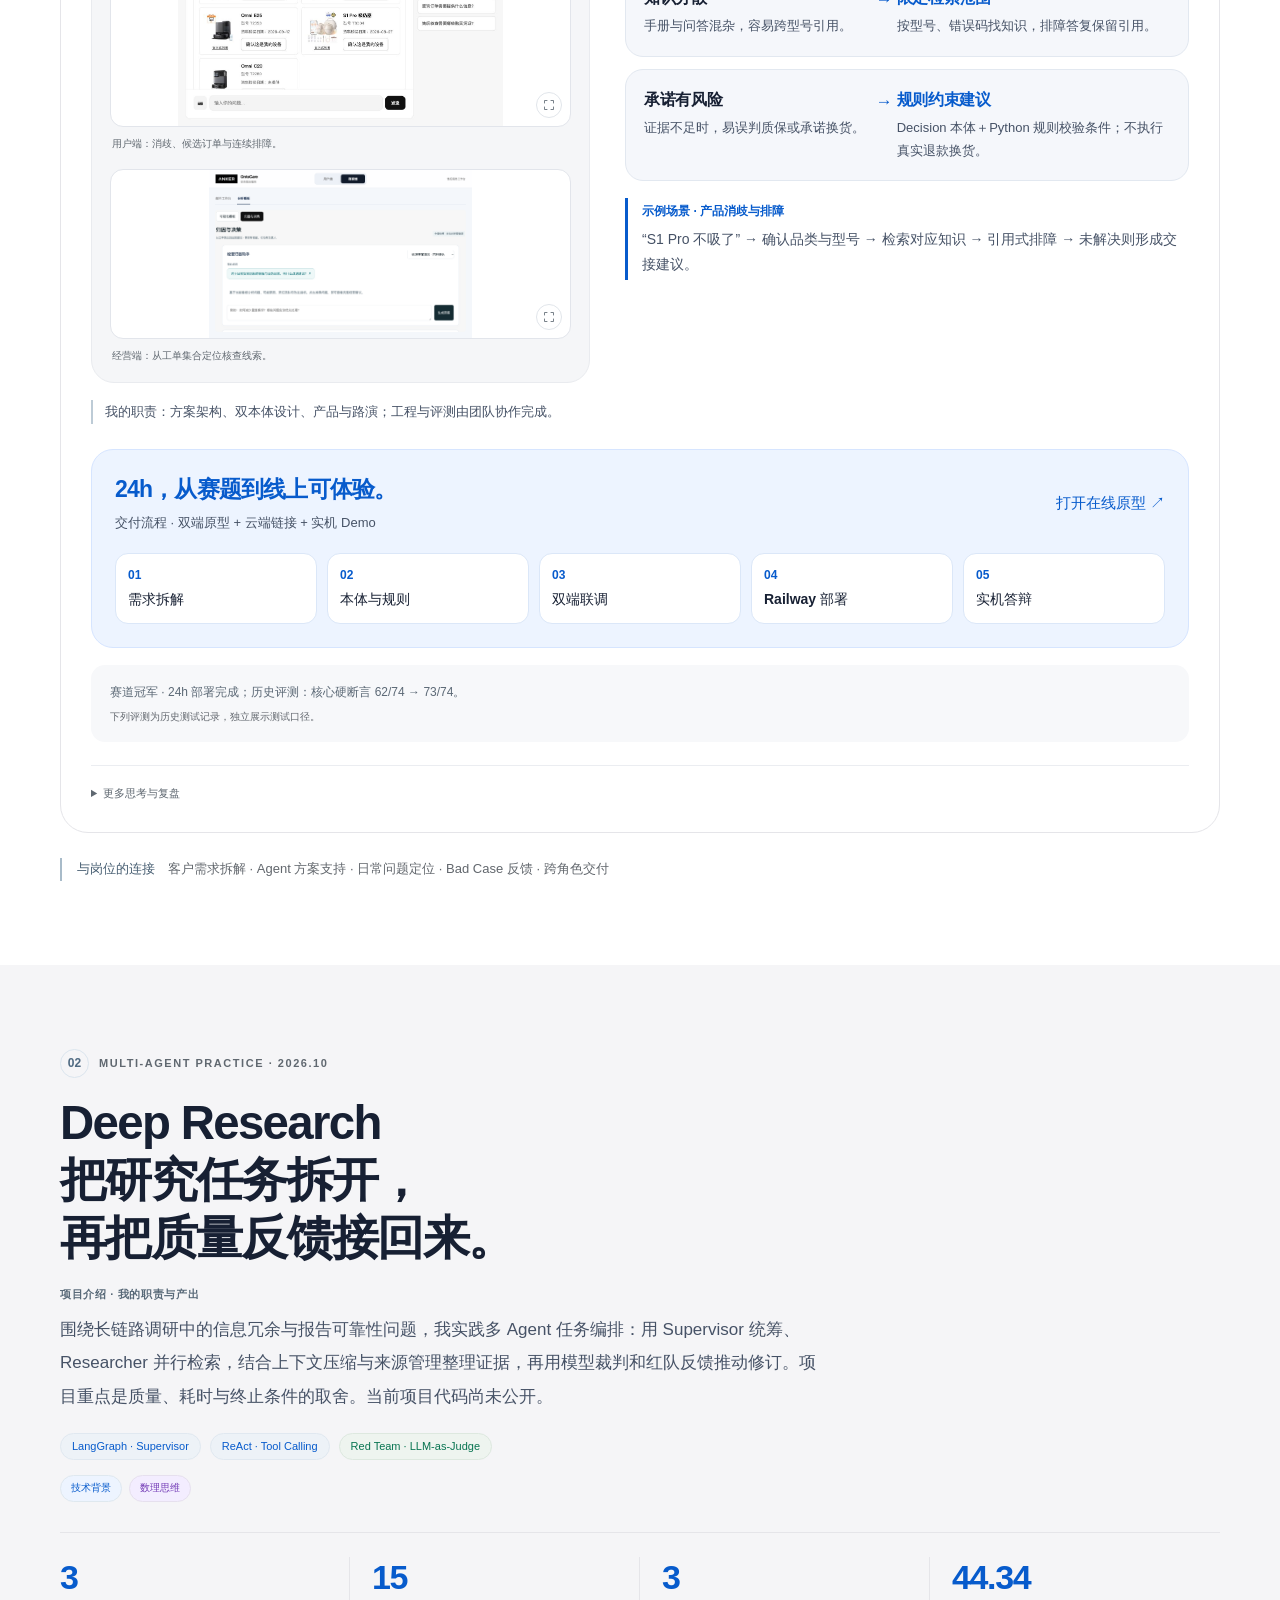
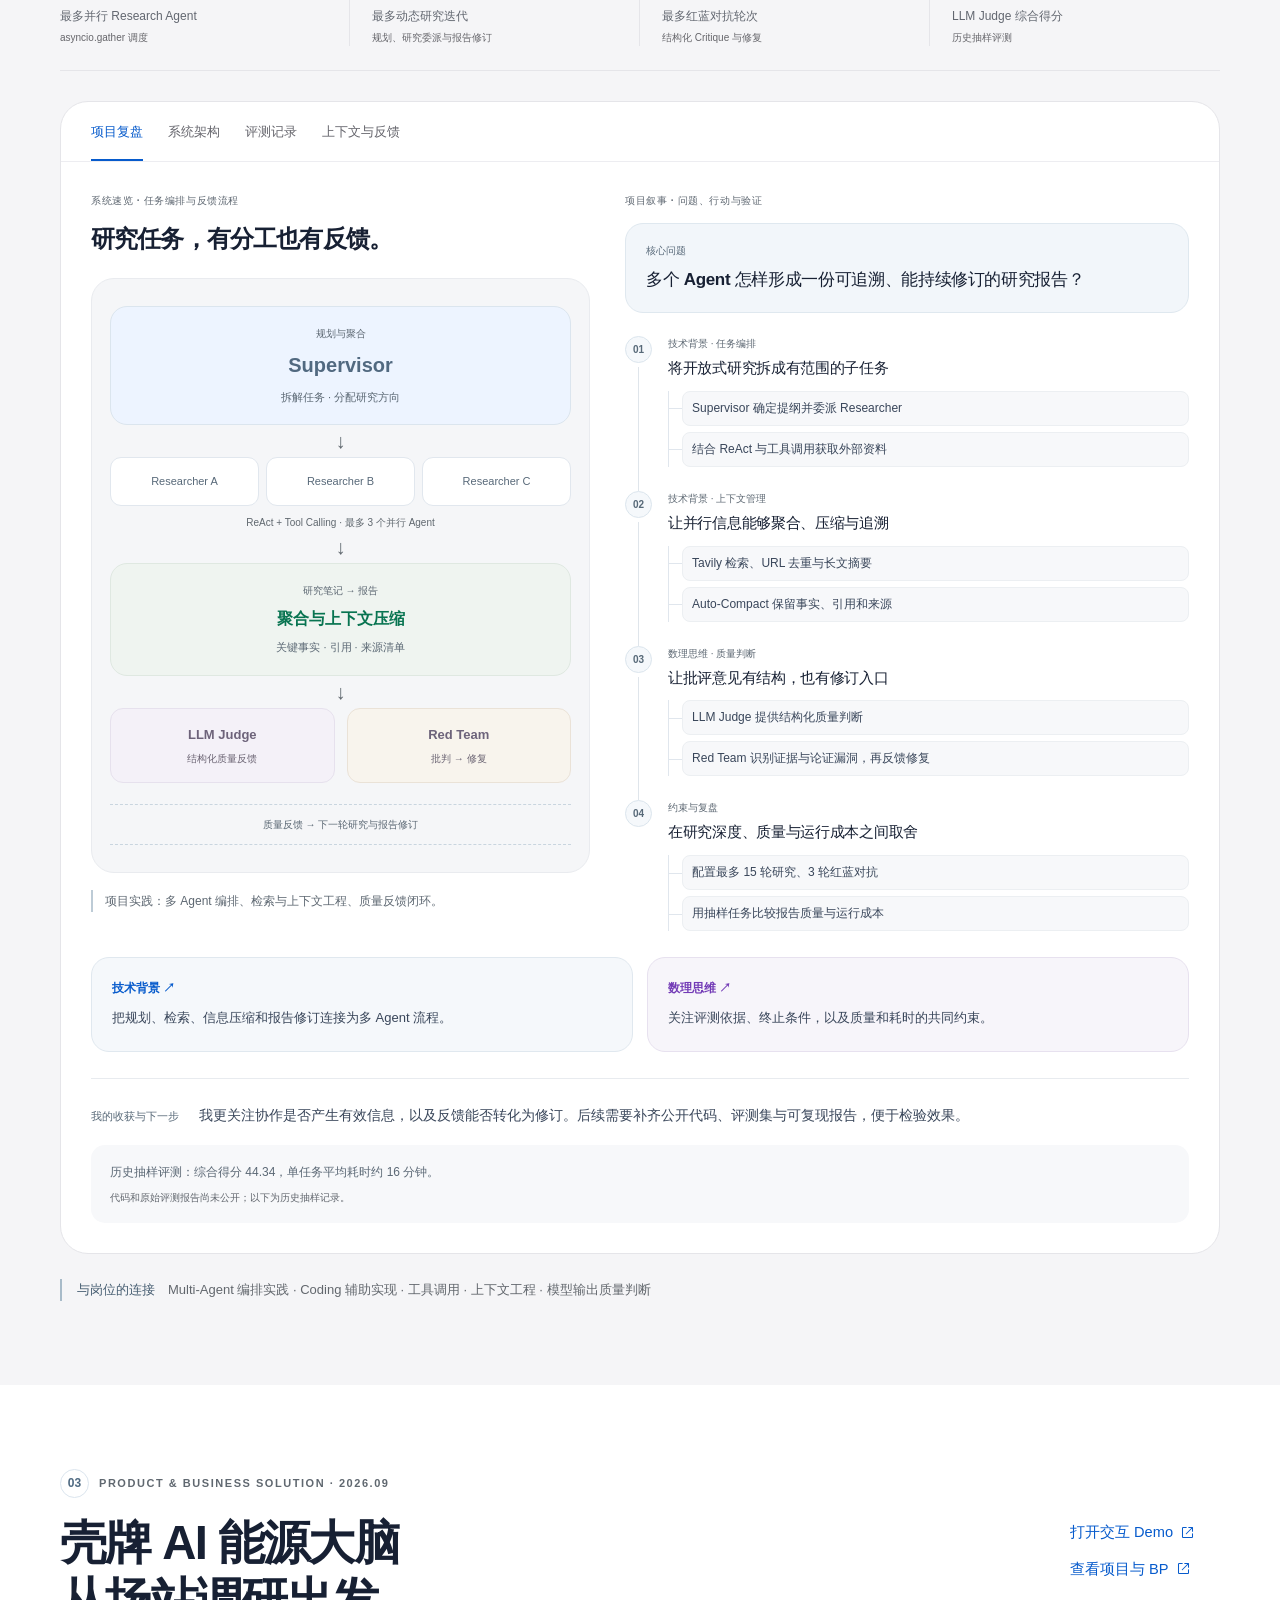
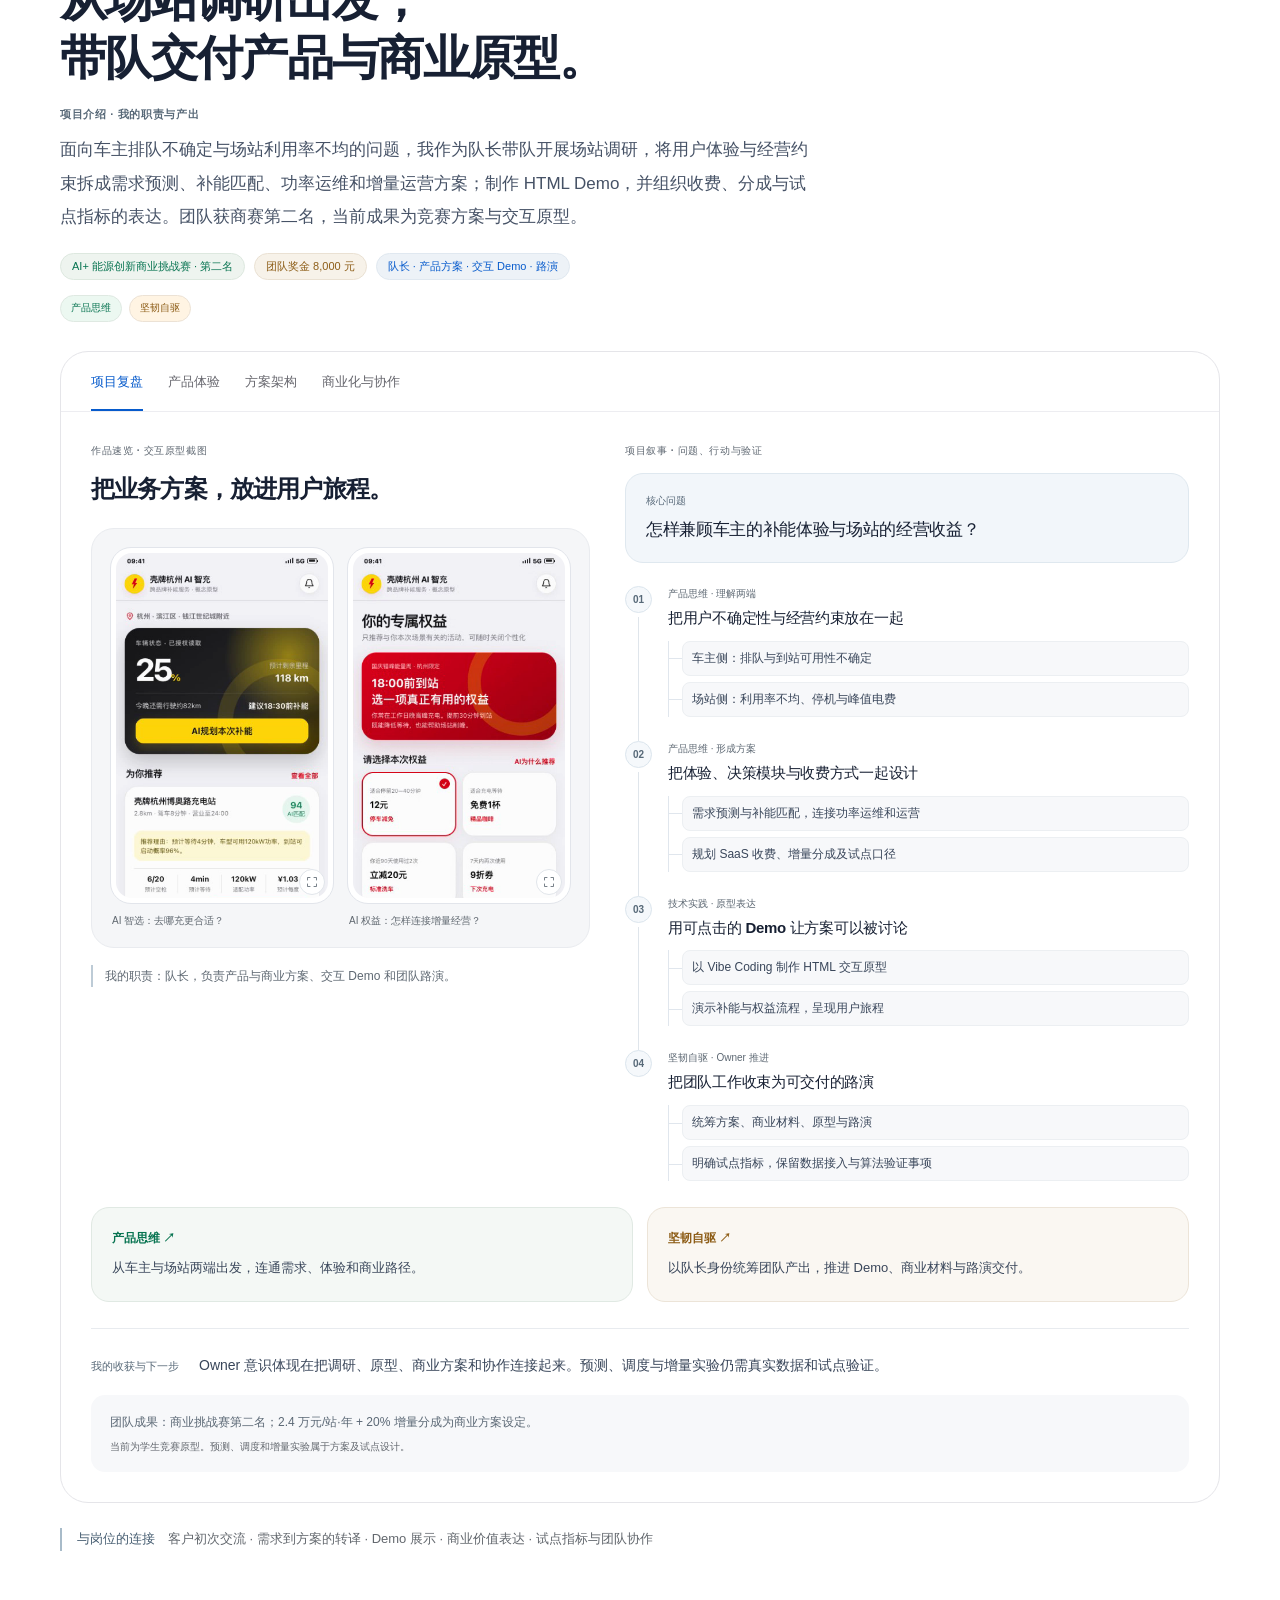
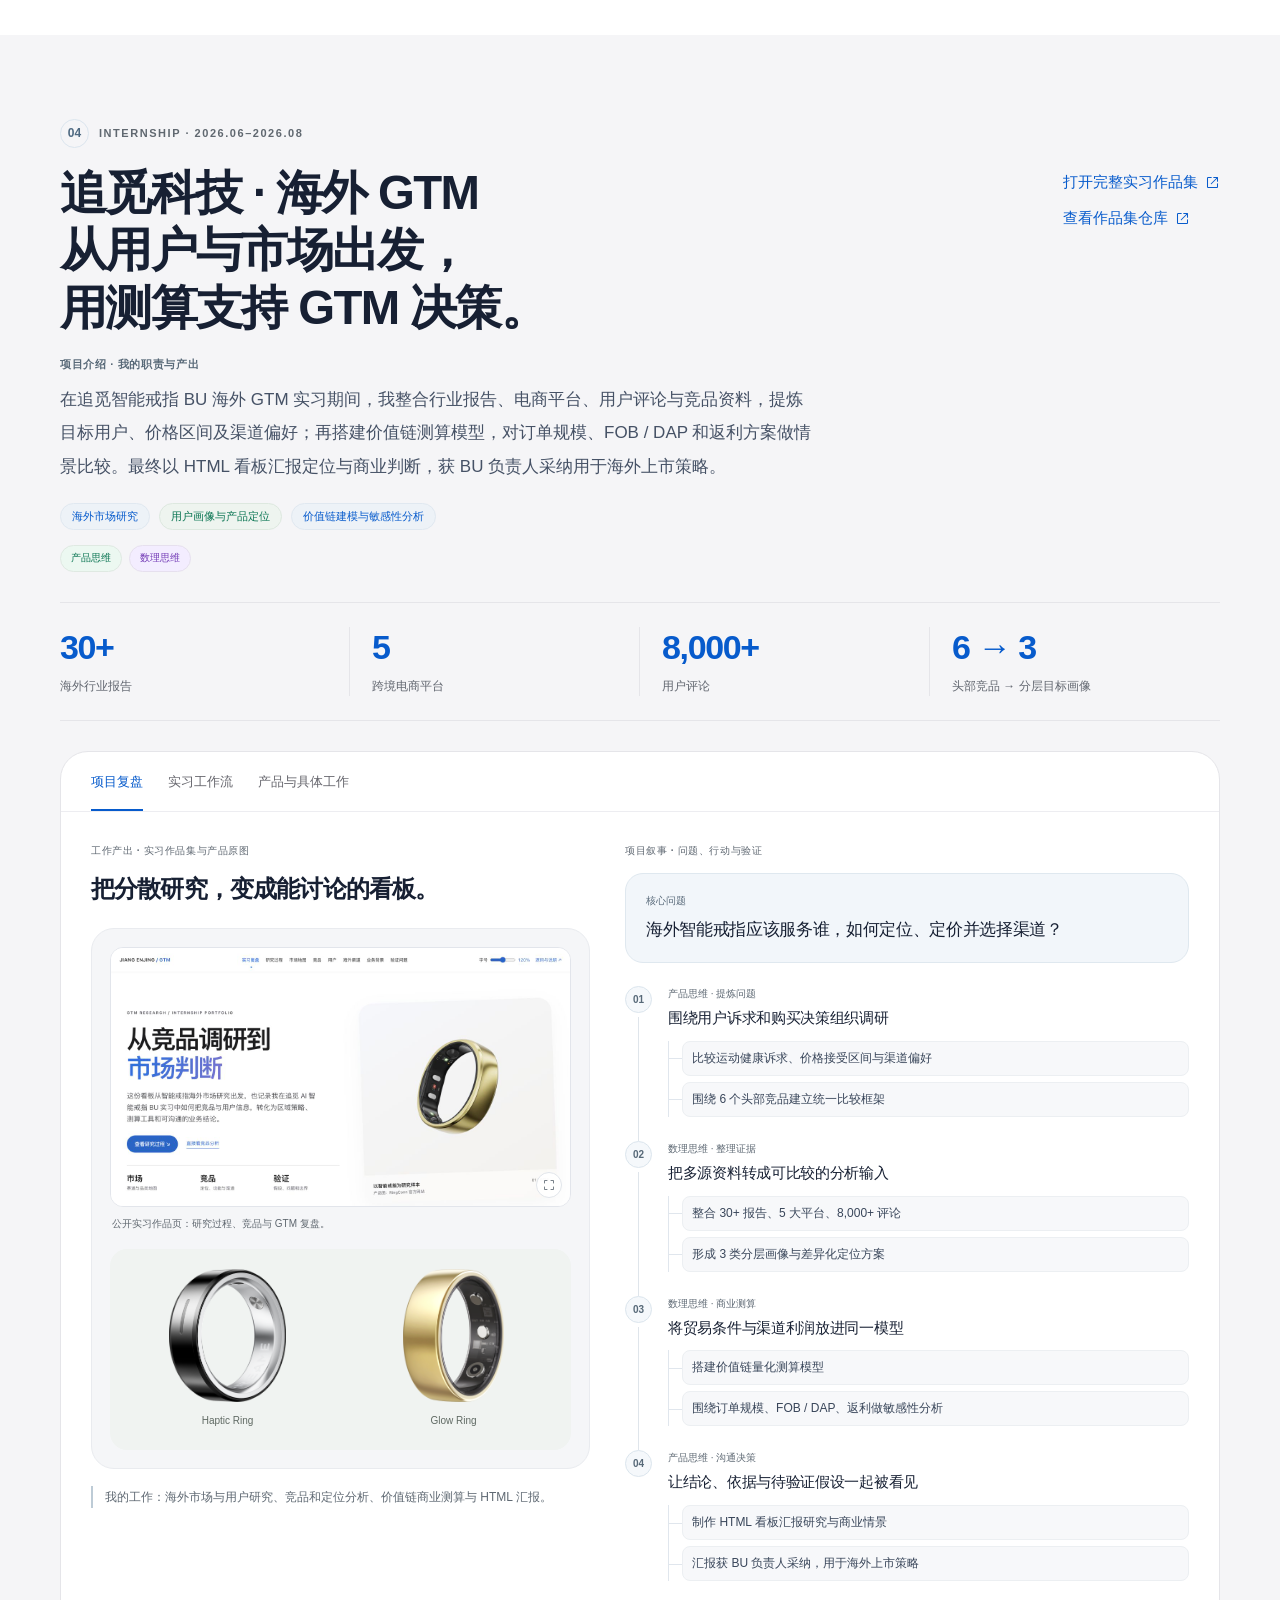
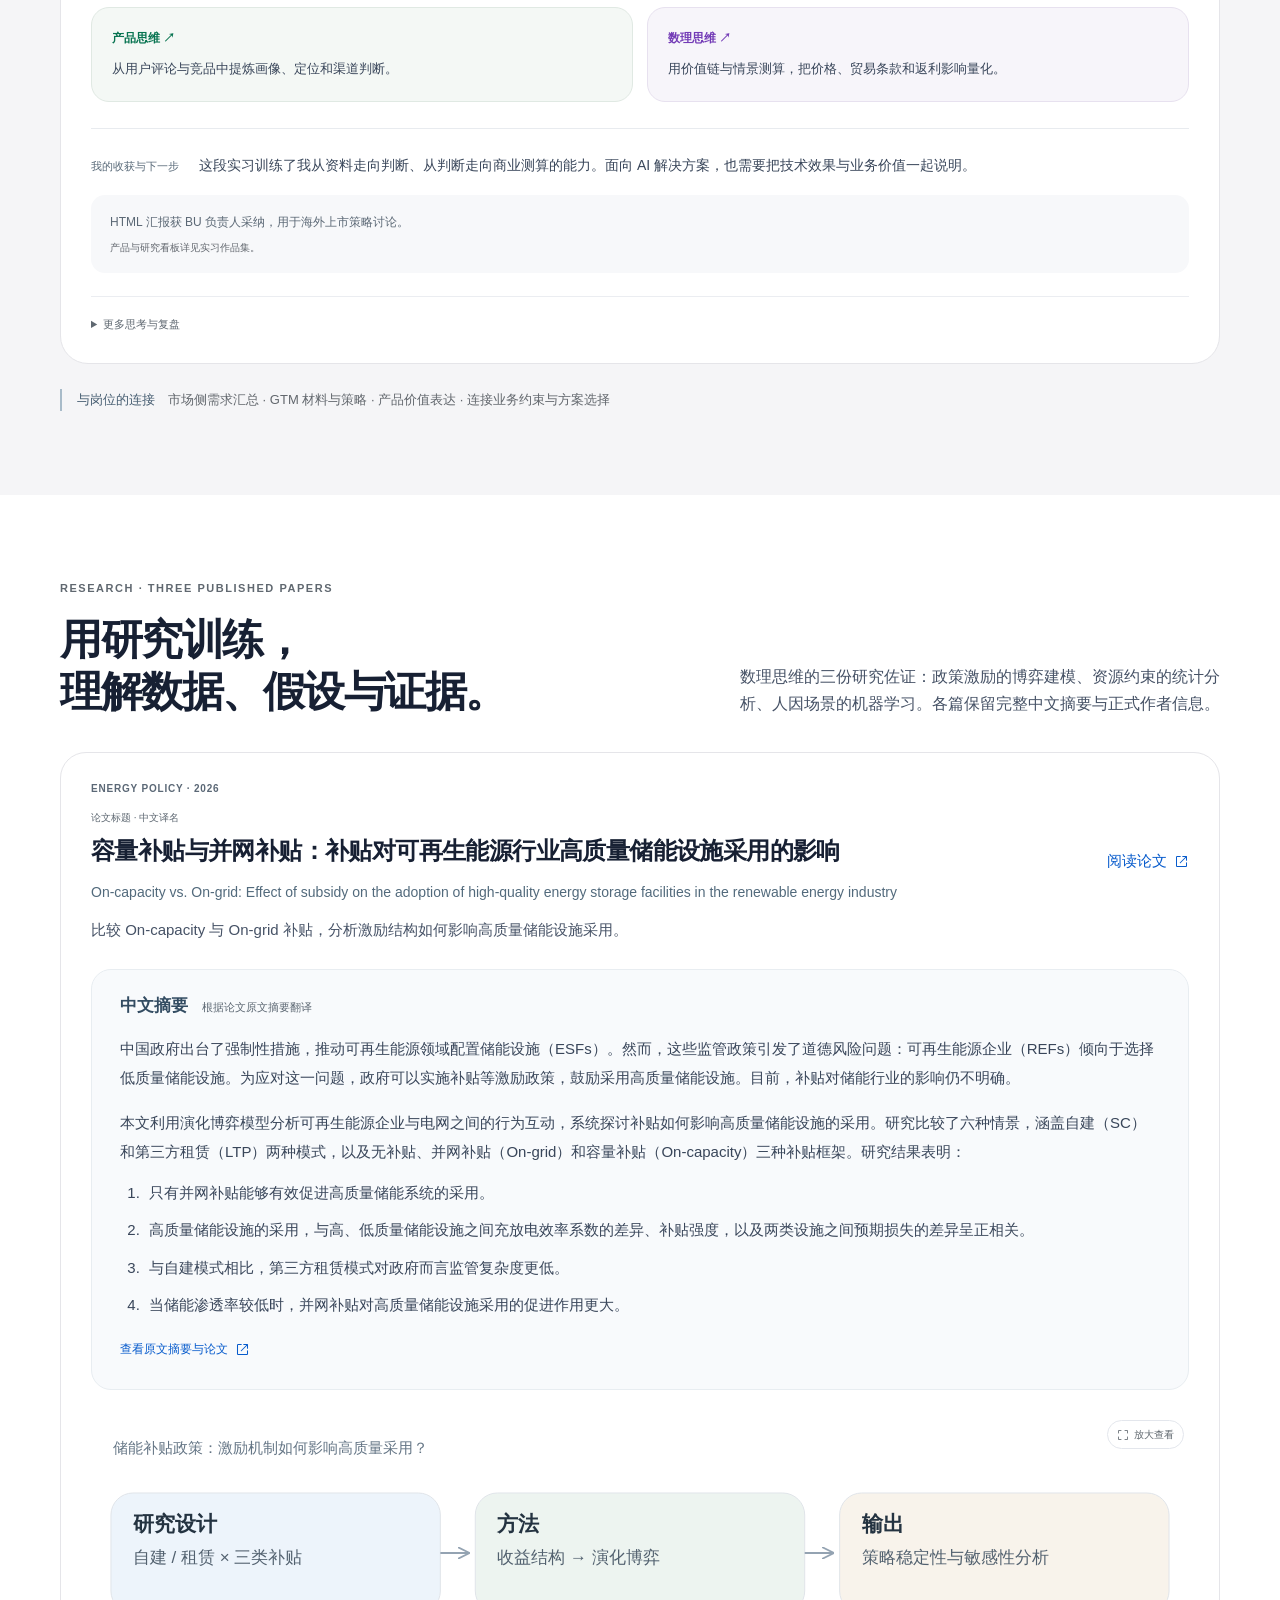
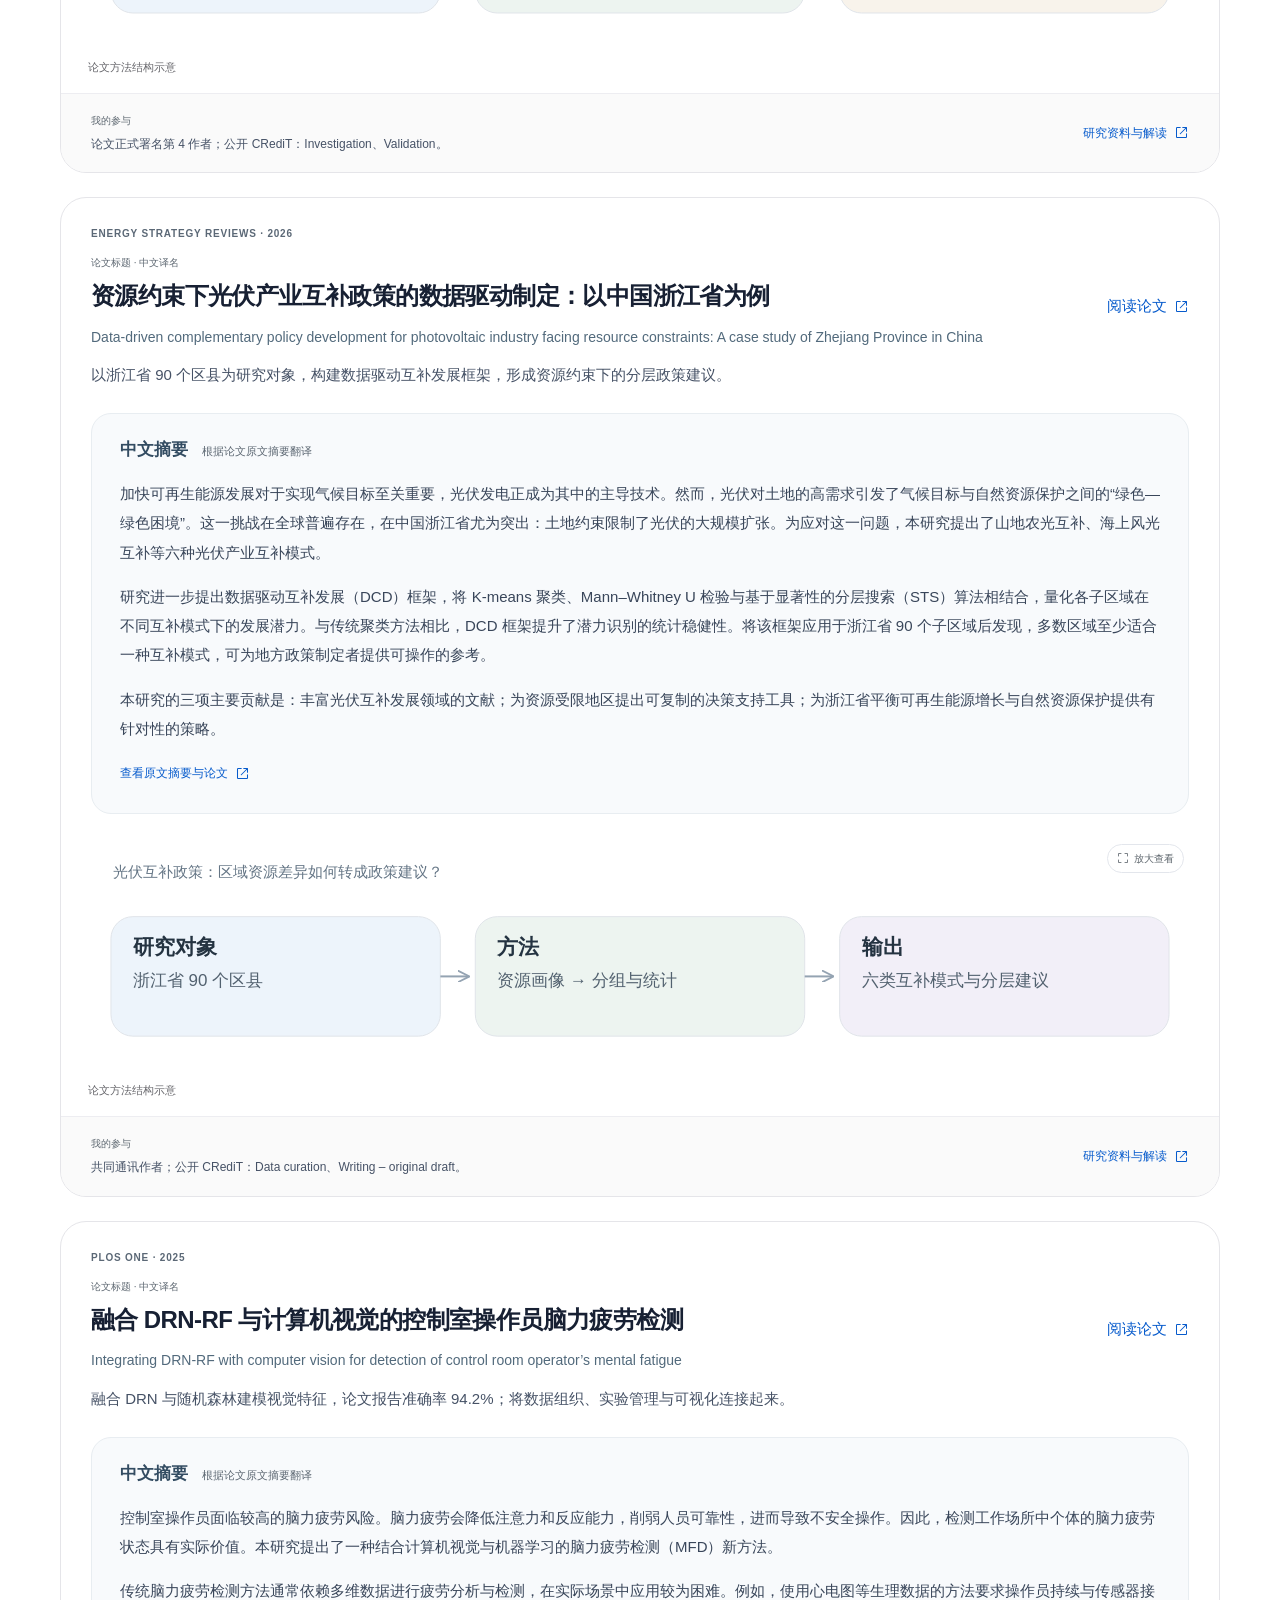
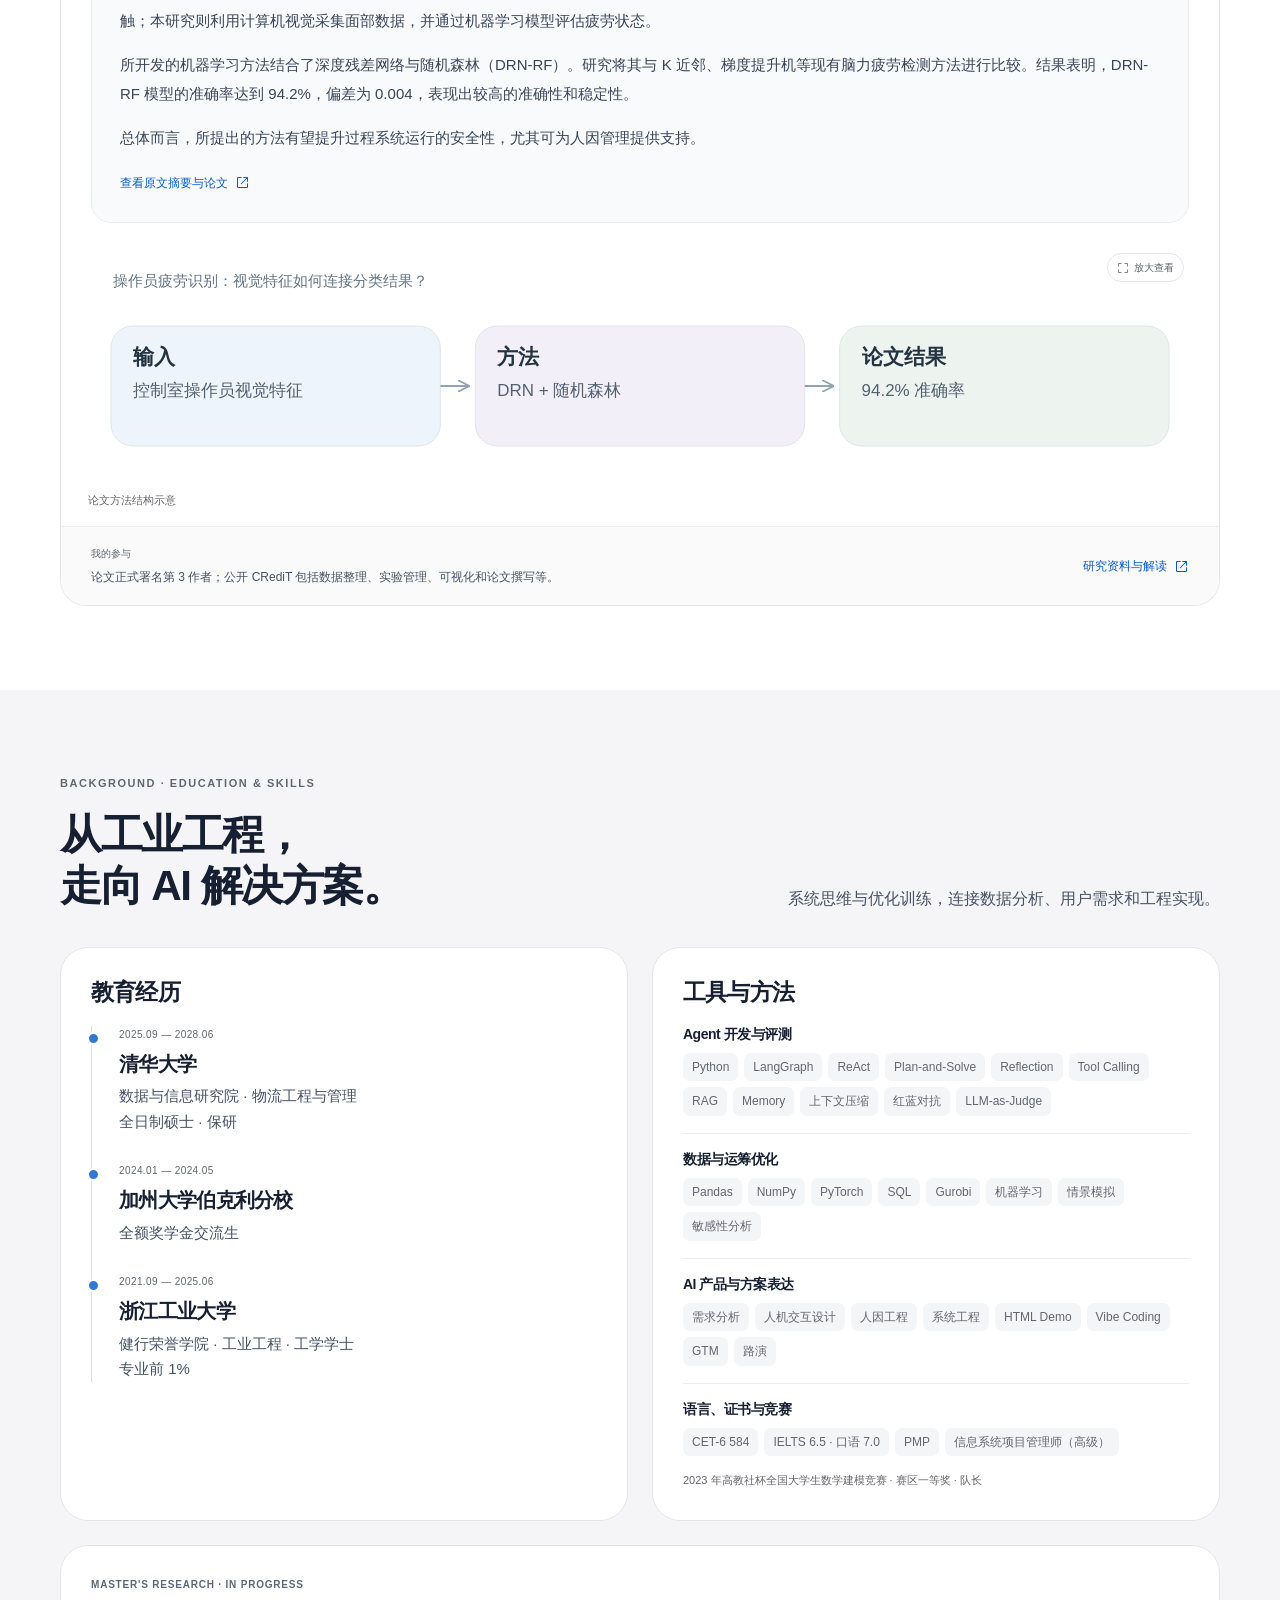
==== commit 73cb1653: "Polish public portfolio copy and remove drafting notes" ====
--- a/index.html
+++ b/index.html
@@ -117,38 +117,38 @@
 </ol><div class="hack-example"><span>示例场景 · 产品消歧与排障</span><p>“S1 Pro 不吸了” → 确认品类与型号 → 检索对应知识 → 引用式排障 → 未解决则形成交接建议。</p></div></div></div><div class="hack-delivery"><div class="hack-delivery-head"><div><h3>24h，从赛题到线上可体验。</h3><p>交付流程 · 双端原型 + 云端链接 + 实机 Demo</p></div><a class="text-link" href="https://web-production-195cd.up.railway.app/" target="_blank" rel="noopener noreferrer">打开在线原型 ↗</a></div><ol class="hack-stages" aria-label="24小时开发部署交付流程"><li>需求拆解</li><li>本体与规则</li><li>双端联调</li><li>Railway 部署</li><li>实机答辩</li></ol></div><div class="story-proof-note"><p>赛道冠军 · 24h 部署完成；历史评测：核心硬断言 62/74 → 73/74。</p><small>下列评测为历史测试记录，独立展示测试口径。</small></div><details class="story-extra"><summary>更多思考与复盘</summary><div class="insight-grid"><article class="insight"><span class="tiny-number">01</span><h4>难点：信息不完整</h4><p>“S1 Pro 不吸了”可能指向不同品类。先识别对象与已有上下文，再限定知识范围，减少跨型号回答。</p></article><article class="insight"><span class="tiny-number">02</span><h4>做法：证据与规则分工</h4><p>模型组织语言；规则计算业务条件。答复保留引用，经营建议关联工单、规则 ID 与源表行号。</p></article><article class="insight"><span class="tiny-number">03</span><h4>复盘：先完成核心服务链</h4><p>在时间约束内做出可体验 MVP，并为故障定位、回归测试与现场讲解留出时间。</p></article></div><p class="note">演示资料：63 条工单快照、875 条原始产品问答、336 条经销商资料、24 条订单明细；按发布与可见状态使用。</p><div class="case-strengths" aria-label="这段经历的能力佐证"><a class="case-strength blue" href="#trait-business"><span class="strength-name">技术背景 ↗</span><p>双本体与检索，连接知识、规则和对话。</p></a><a class="case-strength sage" href="#trait-builder"><span class="strength-name">产品思维 ↗</span><p>围绕对象识别、排障与承诺边界设计流程。</p></a><a class="case-strength sand" href="#trait-ownership"><span class="strength-name">坚韧自驱 ↗</span><p>24h 完成团队交付；现场改用实机 Demo 答辩。</p></a></div><div class="story-takeaway"><span>我的收获与下一步</span><p>先跑通核心服务链，再补监控、人工接管与长期验证。</p></div></details></div><div role="tabpanel" id="onto-panel-0" aria-labelledby="onto-tab-0" class="tab-panel" hidden=""><figure class="diagram"><button type="button" class="zoomable diagram-scroll" aria-label="放大：OntoCare 服务链路与双本体架构" data-caption="依据公开仓库当前实现重绘。Service Ontology 组织实体与证据，Decision Ontology 计算业务边界；知识或规则修改经人工核查后回归。"><img width="1120" height="660" class="" src="assets/ontocare-flow.svg" alt="OntoCare 服务链路与双本体架构" loading="lazy" decoding="async"><span class="zoom-hint"><svg class="icon" viewBox="0 0 24 24" fill="none" stroke="currentColor" stroke-width="1.65" stroke-linecap="round" stroke-linejoin="round" aria-hidden="true"><path d="M8 3H3v5m13-5h5v5M3 16v5h5m13-5v5h-5"></path></svg>放大查看</span></button><figcaption>依据公开仓库当前实现重绘。Service Ontology 组织实体与证据，Decision Ontology 计算业务边界；知识或规则修改经人工核查后回归。</figcaption></figure><details class="source-panel"><summary>查看路演原始架构图</summary><figure class="screenshot "><button type="button" class="zoomable" aria-label="放大：路演原始架构材料" data-caption="此图含方案设计，当前实现范围见上方重绘流程及公开仓库说明。"><img width="2194" height="938" class="" src="assets/ontocare-original-architecture.png" alt="路演原始架构材料" loading="lazy" decoding="async"></button><figcaption><strong>路演原始架构材料</strong><span>此图含方案设计，当前实现范围见上方重绘流程及公开仓库说明。</span></figcaption></figure></details></div><div role="tabpanel" id="onto-panel-1" aria-labelledby="onto-tab-1" class="tab-panel" hidden=""><div class="screenshot-grid"><figure class="screenshot "><button type="button" class="zoomable" aria-label="放大：用户端 · 产品与订单卡片" data-caption="多轮排障、候选订单与可展开引用。"><img width="1025" height="898" class="" src="assets/ontocare-customer.png" alt="用户端 · 产品与订单卡片" loading="lazy" decoding="async"></button><figcaption><strong>用户端 · 产品与订单卡片</strong><span>多轮排障、候选订单与可展开引用。</span></figcaption></figure><figure class="screenshot "><button type="button" class="zoomable" aria-label="放大：经营端 · 工单归因看板" data-caption="统计、候选归因、源表行号与规则下钻。"><img width="2400" height="1532" class="" src="assets/ontocare-analytics.png" alt="经营端 · 工单归因看板" loading="lazy" decoding="async"></button><figcaption><strong>经营端 · 工单归因看板</strong><span>统计、候选归因、源表行号与规则下钻。</span></figcaption></figure><figure class="screenshot wide"><button type="button" class="zoomable" aria-label="放大：评测端 · 历史结果可视化" data-caption="原始项目截图。不同测试版本与判定口径分别查看。"><img width="1440" height="3189" class="" src="assets/ontocare-evaluation.png" alt="评测端 · 历史结果可视化" loading="lazy" decoding="async"></button><figcaption><strong>评测端 · 历史结果可视化</strong><span>原始项目截图。不同测试版本与判定口径分别查看。</span></figcaption></figure></div></div><div role="tabpanel" id="onto-panel-2" aria-labelledby="onto-tab-2" class="tab-panel" hidden=""><div class="evaluation-grid"><div><h3 class="subhead">用失败案例驱动迭代。</h3><p class="body-copy">Persona 多轮对抗发现问题，硬性断言检查业务约束，LLM-as-Judge 补充语义判断；再将问题归因到检索、状态、规则或表达。</p><div class="bar-row"><span>历史首轮</span><div class="bar-track"><span style="width:83.8%"></span></div><b>62/74</b></div><div class="bar-row"><span>修复复测</span><div class="bar-track"><span style="width:98.6%"></span></div><b>73/74</b></div></div><div class="quote-block">发现 Bad Case<br>→ 核查证据与失败原因<br>→ 修正知识、规则或代码<br>→ 人工审核与回归验证</div></div><div class="data-row"><div class="metric"><strong>2.63 s</strong><span>历史完整回答时延 P50</span></div><div class="metric"><strong>9.00 s</strong><span>历史完整回答时延 P95</span></div><div class="metric"><strong>746</strong><span>非故障注入请求</span></div></div><p class="note">时延来自历史进程内测试与真实接口调用，不含浏览器。通过率为任务单轮硬断言指标，不等于生产解决率；“自进化”指有人审参与的改进流程。</p></div><div role="tabpanel" id="onto-panel-3" aria-labelledby="onto-tab-3" class="tab-panel" hidden=""><div class="role-list"><article class="role-item"><h4>整体方案架构与产品设计</h4><p>从用户求助与商家处理两端拆解服务流程，明确实体、证据、规则、模型与人工的职责，将产品消歧、订单候选、排障与引用串联起来。</p></article><article class="role-item"><h4>与队友共同交付</h4><p>围绕完整 MVP 协调后端、前端与评测工作，准备可体验的系统、可复查的材料和路演讲述。个人重点为方案架构、产品设计及答辩。</p></article><article class="role-item"><h4>双本体与检索方案</h4><p>Service + Decision 双本体关联产品、订单、知识和业务条件。当前主链路采用 JSON 关系、Python 规则与型号限定检索。</p></article><article class="role-item"><h4>从“回答”延伸到“经营”</h4><p>围绕四类候选归因规则组织核查建议，通过 ReadOntology 与 ReadTrace 连接业务实体、规则和工单原文，保留证据下钻入口。</p></article></div><p class="note">候选归因是核查线索。历史路演架构中的规划能力与当前实现范围，详见仓库说明。</p></div></div>
 
 <p class="connection"><strong>与岗位的连接</strong>　客户需求拆解 · Agent 方案支持 · 日常问题定位 · Bad Case 反馈 · 跨角色交付</p></div></section>
-<section class="section soft" id="deepresearch"><div class="wrap"><div class="section-kicker"><span class="num">02</span>MULTI-AGENT PRACTICE · 2026.10</div><div class="case-top"><div class="case-title"><h2>Deep Research<br>把研究任务拆开，<br>再把质量反馈接回来。</h2><p class="project-summary"><span class="summary-label">项目介绍 · 我的职责与产出</span>围绕长链路调研中的信息冗余与报告可靠性问题，我实践多 Agent 任务编排：用 Supervisor 统筹、Researcher 并行检索，结合上下文压缩与来源管理整理证据，再用模型裁判和红队反馈推动修订。项目重点是质量、耗时与终止条件的取舍，目前按简历展示，尚无公开仓库。</p><div class="case-meta"><span class="pill">LangGraph · Supervisor</span><span class="pill">ReAct · Tool Calling</span><span class="pill sage">Red Team · LLM-as-Judge</span></div><div class="case-trait-tags" aria-label="这段经历体现的特质"><a class="case-trait-tag blue" href="#trait-business">技术背景</a><a class="case-trait-tag lilac" href="#trait-evidence">数理思维</a></div></div></div><div class="metrics"><div class="metric"><strong>3</strong><span>最多并行 Research Agent</span><small>asyncio.gather 调度</small></div><div class="metric"><strong>15</strong><span>最多动态研究迭代</span><small>规划、研究委派与报告修订</small></div><div class="metric"><strong>3</strong><span>最多红蓝对抗轮次</span><small>结构化 Critique 与修复</small></div><div class="metric"><strong>44.34</strong><span>LLM Judge 综合得分</span><small>简历记录的抽样评测</small></div></div>
-<div class="project-board" data-tabs=""><div class="tab-list" role="tablist" aria-label="deep 项目内容"><button type="button" role="tab" id="deep-tab-story" aria-controls="deep-panel-story" aria-selected="true" tabindex="0">项目复盘</button><button type="button" role="tab" id="deep-tab-0" aria-controls="deep-panel-0" aria-selected="false" tabindex="-1">系统架构</button><button type="button" role="tab" id="deep-tab-1" aria-controls="deep-panel-1" aria-selected="false" tabindex="-1">评测记录</button><button type="button" role="tab" id="deep-tab-2" aria-controls="deep-panel-2" aria-selected="false" tabindex="-1">上下文与反馈</button></div><div class="tab-panel story-panel" id="deep-panel-story" role="tabpanel" aria-labelledby="deep-tab-story"><div class="case-story"><div class="story-proof"><div class="story-label">系统速览 · 根据简历整理的架构示意</div><h3>研究任务，有分工也有反馈。</h3><div class="story-artifacts"><div class="research-mini"><div class="mini-node lead-node"><span>规划与聚合</span><strong>Supervisor</strong><small>拆解任务 · 分配研究方向</small></div><div class="mini-connector" aria-hidden="true">↓</div><div class="parallel-nodes"><div>Researcher A</div><div>Researcher B</div><div>Researcher C</div></div><p class="parallel-note">ReAct + Tool Calling · 最多 3 个并行 Agent</p><div class="mini-connector" aria-hidden="true">↓</div><div class="mini-node compact-node"><span>研究笔记 → 报告</span><strong>聚合与上下文压缩</strong><small>关键事实 · 引用 · 来源清单</small></div><div class="mini-connector" aria-hidden="true">↓</div><div class="quality-nodes"><div><strong>LLM Judge</strong><small>结构化质量反馈</small></div><div><strong>Red Team</strong><small>批判 → 修复</small></div></div><div class="feedback-note">质量反馈 → 下一轮研究与报告修订</div></div></div><p class="story-personal-role">项目实践：多 Agent 编排、检索与上下文工程、质量反馈闭环。</p></div><div class="story-map"><div class="story-label">项目叙事 · 问题、行动与验证</div><div class="story-question"><span>核心问题</span><h4>多个 Agent 怎样形成一份可追溯、能持续修订的研究报告？</h4></div><ol class="story-steps"><li class="story-step"><span class="step-index">01</span><div class="step-content"><span class="step-phase">技术背景 · 任务编排</span><h4>将开放式研究拆成有范围的子任务</h4><ul class="story-leaves"><li>Supervisor 确定提纲并委派 Researcher</li><li>结合 ReAct 与工具调用获取外部资料</li></ul></div></li><li class="story-step"><span class="step-index">02</span><div class="step-content"><span class="step-phase">技术背景 · 上下文管理</span><h4>让并行信息能够聚合、压缩与追溯</h4><ul class="story-leaves"><li>Tavily 检索、URL 去重与长文摘要</li><li>Auto-Compact 保留事实、引用和来源</li></ul></div></li><li class="story-step"><span class="step-index">03</span><div class="step-content"><span class="step-phase">数理思维 · 质量判断</span><h4>让批评意见有结构，也有修订入口</h4><ul class="story-leaves"><li>LLM Judge 提供结构化质量判断</li><li>Red Team 识别证据与论证漏洞，再反馈修复</li></ul></div></li><li class="story-step"><span class="step-index">04</span><div class="step-content"><span class="step-phase">约束与复盘</span><h4>在研究深度、质量与运行成本之间取舍</h4><ul class="story-leaves"><li>配置最多 15 轮研究、3 轮红蓝对抗</li><li>抽样评测按简历口径展示，原始报告暂未附</li></ul></div></li></ol></div></div><div class="case-strengths" aria-label="这段经历的能力佐证"><a class="case-strength blue" href="#trait-business"><span class="strength-name">技术背景 ↗</span><p>把规划、检索、信息压缩和报告修订连接为多 Agent 流程。</p></a><a class="case-strength lilac" href="#trait-evidence"><span class="strength-name">数理思维 ↗</span><p>关注评测依据、终止条件，以及质量和耗时的共同约束。</p></a></div><div class="story-takeaway"><span>我的收获与下一步</span><p>我更关注协作是否产生有效信息，以及反馈能否转化为修订。后续需要补齐公开代码、评测集与可复现报告，便于检验效果。</p></div><div class="story-proof-note"><p>评测记录：综合得分 44.34、单任务平均约 16 分钟，均按简历中的抽样评测口径展示。</p><small>当前未附公开仓库或原始评测报告；本页为简历描述的结构化展示。</small></div></div><div role="tabpanel" id="deep-panel-0" aria-labelledby="deep-tab-0" class="tab-panel" hidden=""><figure class="diagram"><button type="button" class="zoomable diagram-scroll" aria-label="放大：Deep Research 多 Agent 架构图" data-caption="根据简历描述整理：Supervisor 协调研究任务，Researcher 获取资料，Judge 与 Red Team 提供反馈。该项目当前没有公开仓库链接。"><img width="1120" height="790" class="" src="assets/deepresearch-flow.svg" alt="Deep Research 多 Agent 架构图" loading="lazy" decoding="async"><span class="zoom-hint"><svg class="icon" viewBox="0 0 24 24" fill="none" stroke="currentColor" stroke-width="1.65" stroke-linecap="round" stroke-linejoin="round" aria-hidden="true"><path d="M8 3H3v5m13-5h5v5M3 16v5h5m13-5v5h-5"></path></svg>放大查看</span></button><figcaption>根据简历描述整理：Supervisor 协调研究任务，Researcher 获取资料，Judge 与 Red Team 提供反馈。该项目当前没有公开仓库链接。</figcaption></figure></div><div role="tabpanel" id="deep-panel-1" aria-labelledby="deep-tab-1" class="tab-panel" hidden=""><div class="evaluation-grid"><div><h3 class="subhead">把报告质量拆成可观察维度。</h3><p class="body-copy">DeepResearch Bench 抽样测试的简历记录如下；单任务平均耗时约 16 分钟。</p><div class="bar-row"><span>全面性</span><div class="bar-track"><span style="width:41.23%"></span></div><b>41.23</b></div><div class="bar-row"><span>洞察性</span><div class="bar-track"><span style="width:44.52%"></span></div><b>44.52</b></div><div class="bar-row"><span>指令遵循</span><div class="bar-track"><span style="width:43.29%"></span></div><b>43.29</b></div><div class="bar-row"><span>可读性</span><div class="bar-track"><span style="width:48.0%"></span></div><b>48.00</b></div></div><div class="quote-block">研究范围是否完整？<br>关键陈述是否有依据？<br>论证是否一致、可读？<br>反馈能否回到下一轮修订？</div></div><p class="note">分数与耗时依据简历记录；当前未附原始评测报告、样本量与模型配置。不同测试集和评测版本不作榜单排名比较。</p></div><div role="tabpanel" id="deep-panel-2" aria-labelledby="deep-tab-2" class="tab-panel" hidden=""><div class="insight-grid"><article class="insight"><span class="tiny-number">01</span><h4>检索：减少重复信息</h4><p>Tavily 网页检索与 URL 去重，先整理来源，再将长文提炼为与任务相关的事实。</p></article><article class="insight"><span class="tiny-number">02</span><h4>压缩：保留可核查内容</h4><p>Auto-Compact 减少上下文冗余，保留关键事实、内联引用和来源清单，降低长链路信息干扰。</p></article><article class="insight"><span class="tiny-number">03</span><h4>反馈：把批评转成动作</h4><p>LLM Judge 给出结构化质量反馈；Red Team 识别漏洞，将 Critique 注入后续修复与报告迭代。</p></article></div></div></div>
+<section class="section soft" id="deepresearch"><div class="wrap"><div class="section-kicker"><span class="num">02</span>MULTI-AGENT PRACTICE · 2026.10</div><div class="case-top"><div class="case-title"><h2>Deep Research<br>把研究任务拆开，<br>再把质量反馈接回来。</h2><p class="project-summary"><span class="summary-label">项目介绍 · 我的职责与产出</span>围绕长链路调研中的信息冗余与报告可靠性问题，我实践多 Agent 任务编排：用 Supervisor 统筹、Researcher 并行检索，结合上下文压缩与来源管理整理证据，再用模型裁判和红队反馈推动修订。项目重点是质量、耗时与终止条件的取舍。当前项目代码尚未公开。</p><div class="case-meta"><span class="pill">LangGraph · Supervisor</span><span class="pill">ReAct · Tool Calling</span><span class="pill sage">Red Team · LLM-as-Judge</span></div><div class="case-trait-tags" aria-label="这段经历体现的特质"><a class="case-trait-tag blue" href="#trait-business">技术背景</a><a class="case-trait-tag lilac" href="#trait-evidence">数理思维</a></div></div></div><div class="metrics"><div class="metric"><strong>3</strong><span>最多并行 Research Agent</span><small>asyncio.gather 调度</small></div><div class="metric"><strong>15</strong><span>最多动态研究迭代</span><small>规划、研究委派与报告修订</small></div><div class="metric"><strong>3</strong><span>最多红蓝对抗轮次</span><small>结构化 Critique 与修复</small></div><div class="metric"><strong>44.34</strong><span>LLM Judge 综合得分</span><small>历史抽样评测</small></div></div>
+<div class="project-board" data-tabs=""><div class="tab-list" role="tablist" aria-label="deep 项目内容"><button type="button" role="tab" id="deep-tab-story" aria-controls="deep-panel-story" aria-selected="true" tabindex="0">项目复盘</button><button type="button" role="tab" id="deep-tab-0" aria-controls="deep-panel-0" aria-selected="false" tabindex="-1">系统架构</button><button type="button" role="tab" id="deep-tab-1" aria-controls="deep-panel-1" aria-selected="false" tabindex="-1">评测记录</button><button type="button" role="tab" id="deep-tab-2" aria-controls="deep-panel-2" aria-selected="false" tabindex="-1">上下文与反馈</button></div><div class="tab-panel story-panel" id="deep-panel-story" role="tabpanel" aria-labelledby="deep-tab-story"><div class="case-story"><div class="story-proof"><div class="story-label">系统速览 · 任务编排与反馈流程</div><h3>研究任务，有分工也有反馈。</h3><div class="story-artifacts"><div class="research-mini"><div class="mini-node lead-node"><span>规划与聚合</span><strong>Supervisor</strong><small>拆解任务 · 分配研究方向</small></div><div class="mini-connector" aria-hidden="true">↓</div><div class="parallel-nodes"><div>Researcher A</div><div>Researcher B</div><div>Researcher C</div></div><p class="parallel-note">ReAct + Tool Calling · 最多 3 个并行 Agent</p><div class="mini-connector" aria-hidden="true">↓</div><div class="mini-node compact-node"><span>研究笔记 → 报告</span><strong>聚合与上下文压缩</strong><small>关键事实 · 引用 · 来源清单</small></div><div class="mini-connector" aria-hidden="true">↓</div><div class="quality-nodes"><div><strong>LLM Judge</strong><small>结构化质量反馈</small></div><div><strong>Red Team</strong><small>批判 → 修复</small></div></div><div class="feedback-note">质量反馈 → 下一轮研究与报告修订</div></div></div><p class="story-personal-role">项目实践：多 Agent 编排、检索与上下文工程、质量反馈闭环。</p></div><div class="story-map"><div class="story-label">项目叙事 · 问题、行动与验证</div><div class="story-question"><span>核心问题</span><h4>多个 Agent 怎样形成一份可追溯、能持续修订的研究报告？</h4></div><ol class="story-steps"><li class="story-step"><span class="step-index">01</span><div class="step-content"><span class="step-phase">技术背景 · 任务编排</span><h4>将开放式研究拆成有范围的子任务</h4><ul class="story-leaves"><li>Supervisor 确定提纲并委派 Researcher</li><li>结合 ReAct 与工具调用获取外部资料</li></ul></div></li><li class="story-step"><span class="step-index">02</span><div class="step-content"><span class="step-phase">技术背景 · 上下文管理</span><h4>让并行信息能够聚合、压缩与追溯</h4><ul class="story-leaves"><li>Tavily 检索、URL 去重与长文摘要</li><li>Auto-Compact 保留事实、引用和来源</li></ul></div></li><li class="story-step"><span class="step-index">03</span><div class="step-content"><span class="step-phase">数理思维 · 质量判断</span><h4>让批评意见有结构，也有修订入口</h4><ul class="story-leaves"><li>LLM Judge 提供结构化质量判断</li><li>Red Team 识别证据与论证漏洞，再反馈修复</li></ul></div></li><li class="story-step"><span class="step-index">04</span><div class="step-content"><span class="step-phase">约束与复盘</span><h4>在研究深度、质量与运行成本之间取舍</h4><ul class="story-leaves"><li>配置最多 15 轮研究、3 轮红蓝对抗</li><li>用抽样任务比较报告质量与运行成本</li></ul></div></li></ol></div></div><div class="case-strengths" aria-label="这段经历的能力佐证"><a class="case-strength blue" href="#trait-business"><span class="strength-name">技术背景 ↗</span><p>把规划、检索、信息压缩和报告修订连接为多 Agent 流程。</p></a><a class="case-strength lilac" href="#trait-evidence"><span class="strength-name">数理思维 ↗</span><p>关注评测依据、终止条件，以及质量和耗时的共同约束。</p></a></div><div class="story-takeaway"><span>我的收获与下一步</span><p>我更关注协作是否产生有效信息，以及反馈能否转化为修订。后续需要补齐公开代码、评测集与可复现报告，便于检验效果。</p></div><div class="story-proof-note"><p>历史抽样评测：综合得分 44.34，单任务平均耗时约 16 分钟。</p><small>代码和原始评测报告尚未公开；以下为历史抽样记录。</small></div></div><div role="tabpanel" id="deep-panel-0" aria-labelledby="deep-tab-0" class="tab-panel" hidden=""><figure class="diagram"><button type="button" class="zoomable diagram-scroll" aria-label="放大：Deep Research 多 Agent 架构图" data-caption="Supervisor 协调研究任务，Researcher 获取资料，Judge 与 Red Team 提供反馈。当前项目代码尚未公开。"><img width="1120" height="790" class="" src="assets/deepresearch-flow.svg" alt="Deep Research 多 Agent 架构图" loading="lazy" decoding="async"><span class="zoom-hint"><svg class="icon" viewBox="0 0 24 24" fill="none" stroke="currentColor" stroke-width="1.65" stroke-linecap="round" stroke-linejoin="round" aria-hidden="true"><path d="M8 3H3v5m13-5h5v5M3 16v5h5m13-5v5h-5"></path></svg>放大查看</span></button><figcaption>Supervisor 协调研究任务，Researcher 获取资料，Judge 与 Red Team 提供反馈。当前项目代码尚未公开。</figcaption></figure></div><div role="tabpanel" id="deep-panel-1" aria-labelledby="deep-tab-1" class="tab-panel" hidden=""><div class="evaluation-grid"><div><h3 class="subhead">把报告质量拆成可观察维度。</h3><p class="body-copy">DeepResearch Bench 历史抽样测试记录；单任务平均耗时约 16 分钟。</p><div class="bar-row"><span>全面性</span><div class="bar-track"><span style="width:41.23%"></span></div><b>41.23</b></div><div class="bar-row"><span>洞察性</span><div class="bar-track"><span style="width:44.52%"></span></div><b>44.52</b></div><div class="bar-row"><span>指令遵循</span><div class="bar-track"><span style="width:43.29%"></span></div><b>43.29</b></div><div class="bar-row"><span>可读性</span><div class="bar-track"><span style="width:48.0%"></span></div><b>48.00</b></div></div><div class="quote-block">研究范围是否完整？<br>关键陈述是否有依据？<br>论证是否一致、可读？<br>反馈能否回到下一轮修订？</div></div><p class="note">历史抽样结果，原始报告、样本量与模型配置尚未公开，不作跨测试集或跨版本的榜单排名比较。</p></div><div role="tabpanel" id="deep-panel-2" aria-labelledby="deep-tab-2" class="tab-panel" hidden=""><div class="insight-grid"><article class="insight"><span class="tiny-number">01</span><h4>检索：减少重复信息</h4><p>Tavily 网页检索与 URL 去重，先整理来源，再将长文提炼为与任务相关的事实。</p></article><article class="insight"><span class="tiny-number">02</span><h4>压缩：保留可核查内容</h4><p>Auto-Compact 减少上下文冗余，保留关键事实、内联引用和来源清单，降低长链路信息干扰。</p></article><article class="insight"><span class="tiny-number">03</span><h4>反馈：把批评转成动作</h4><p>LLM Judge 给出结构化质量反馈；Red Team 识别漏洞，将 Critique 注入后续修复与报告迭代。</p></article></div></div></div>
 <p class="connection"><strong>与岗位的连接</strong>　Multi-Agent 编排实践 · Coding 辅助实现 · 工具调用 · 上下文工程 · 模型输出质量判断</p></div></section>
 <section class="section" id="shell"><div class="wrap"><div class="section-kicker"><span class="num">03</span>PRODUCT &amp; BUSINESS SOLUTION · 2026.09</div><div class="case-top"><div class="case-title"><h2>壳牌 AI 能源大脑<br>从场站调研出发，<br>带队交付产品与商业原型。</h2><p class="project-summary"><span class="summary-label">项目介绍 · 我的职责与产出</span>面向车主排队不确定与场站利用率不均的问题，我作为队长带队开展场站调研，将用户体验与经营约束拆成需求预测、补能匹配、功率运维和增量运营方案；制作 HTML Demo，并组织收费、分成与试点指标的表达。团队获商赛第二名，当前成果为竞赛方案与交互原型。</p><div class="case-meta"><span class="pill sage">AI+ 能源创新商业挑战赛 · 第二名</span><span class="pill sand">团队奖金 8,000 元</span><span class="pill">队长 · 产品方案 · 交互 Demo · 路演</span></div><div class="case-trait-tags" aria-label="这段经历体现的特质"><a class="case-trait-tag sage" href="#trait-builder">产品思维</a><a class="case-trait-tag sand" href="#trait-ownership">坚韧自驱</a></div></div><div class="case-links"><a class="text-link" href="http://hawk-knko.upma.site/" target="_blank" rel="noopener noreferrer">打开交互 Demo<svg class="icon" viewBox="0 0 24 24" fill="none" stroke="currentColor" stroke-width="1.65" stroke-linecap="round" stroke-linejoin="round" aria-hidden="true"><path d="M14 4h6v6M20 4 10 14M10 4H5a1 1 0 0 0-1 1v14a1 1 0 0 0 1 1h14a1 1 0 0 0 1-1v-5"></path></svg></a><a class="text-link" href="https://github.com/jiangenjing/shell-hangzhou-ai-energy-brain" target="_blank" rel="noopener noreferrer">查看项目与 BP<svg class="icon" viewBox="0 0 24 24" fill="none" stroke="currentColor" stroke-width="1.65" stroke-linecap="round" stroke-linejoin="round" aria-hidden="true"><path d="M14 4h6v6M20 4 10 14M10 4H5a1 1 0 0 0-1 1v14a1 1 0 0 0 1 1h14a1 1 0 0 0 1-1v-5"></path></svg></a></div></div>
 <div class="project-board" data-tabs=""><div class="tab-list" role="tablist" aria-label="shell 项目内容"><button type="button" role="tab" id="shell-tab-story" aria-controls="shell-panel-story" aria-selected="true" tabindex="0">项目复盘</button><button type="button" role="tab" id="shell-tab-0" aria-controls="shell-panel-0" aria-selected="false" tabindex="-1">产品体验</button><button type="button" role="tab" id="shell-tab-1" aria-controls="shell-panel-1" aria-selected="false" tabindex="-1">方案架构</button><button type="button" role="tab" id="shell-tab-2" aria-controls="shell-panel-2" aria-selected="false" tabindex="-1">商业化与协作</button></div><div class="tab-panel story-panel" id="shell-panel-story" role="tabpanel" aria-labelledby="shell-tab-story"><div class="case-story"><div class="story-proof"><div class="story-label">作品速览 · 交互原型截图</div><h3>把业务方案，放进用户旅程。</h3><div class="story-artifacts"><div class="story-phone-pair"><figure class="story-shot "><button class="zoomable" type="button" aria-label="放大：壳牌 AI 智选作品速览" data-caption="AI 智选：去哪充更合适？"><img width="368" height="800" src="assets/shell-home.png" alt="壳牌 AI 智选作品速览" class="" loading="lazy" decoding="async"><span class="story-zoom"><svg class="icon" viewBox="0 0 24 24" fill="none" stroke="currentColor" stroke-width="1.65" stroke-linecap="round" stroke-linejoin="round" aria-hidden="true"><path d="M8 3H3v5m13-5h5v5M3 16v5h5m13-5v5h-5"></path></svg></span></button><figcaption>AI 智选：去哪充更合适？</figcaption></figure><figure class="story-shot "><button class="zoomable" type="button" aria-label="放大：壳牌 AI 权益作品速览" data-caption="AI 权益：怎样连接增量经营？"><img width="368" height="800" src="assets/shell-benefits.png" alt="壳牌 AI 权益作品速览" class="" loading="lazy" decoding="async"><span class="story-zoom"><svg class="icon" viewBox="0 0 24 24" fill="none" stroke="currentColor" stroke-width="1.65" stroke-linecap="round" stroke-linejoin="round" aria-hidden="true"><path d="M8 3H3v5m13-5h5v5M3 16v5h5m13-5v5h-5"></path></svg></span></button><figcaption>AI 权益：怎样连接增量经营？</figcaption></figure></div></div><p class="story-personal-role">我的职责：队长，负责产品与商业方案、交互 Demo 和团队路演。</p></div><div class="story-map"><div class="story-label">项目叙事 · 问题、行动与验证</div><div class="story-question"><span>核心问题</span><h4>怎样兼顾车主的补能体验与场站的经营收益？</h4></div><ol class="story-steps"><li class="story-step"><span class="step-index">01</span><div class="step-content"><span class="step-phase">产品思维 · 理解两端</span><h4>把用户不确定性与经营约束放在一起</h4><ul class="story-leaves"><li>车主侧：排队与到站可用性不确定</li><li>场站侧：利用率不均、停机与峰值电费</li></ul></div></li><li class="story-step"><span class="step-index">02</span><div class="step-content"><span class="step-phase">产品思维 · 形成方案</span><h4>把体验、决策模块与收费方式一起设计</h4><ul class="story-leaves"><li>需求预测与补能匹配，连接功率运维和运营</li><li>规划 SaaS 收费、增量分成及试点口径</li></ul></div></li><li class="story-step"><span class="step-index">03</span><div class="step-content"><span class="step-phase">技术实践 · 原型表达</span><h4>用可点击的 Demo 让方案可以被讨论</h4><ul class="story-leaves"><li>以 Vibe Coding 制作 HTML 交互原型</li><li>演示补能与权益流程，呈现用户旅程</li></ul></div></li><li class="story-step"><span class="step-index">04</span><div class="step-content"><span class="step-phase">坚韧自驱 · Owner 推进</span><h4>把团队工作收束为可交付的路演</h4><ul class="story-leaves"><li>统筹方案、商业材料、原型与路演</li><li>明确试点指标，保留数据接入与算法验证事项</li></ul></div></li></ol></div></div><div class="case-strengths" aria-label="这段经历的能力佐证"><a class="case-strength sage" href="#trait-builder"><span class="strength-name">产品思维 ↗</span><p>从车主与场站两端出发，连通需求、体验和商业路径。</p></a><a class="case-strength sand" href="#trait-ownership"><span class="strength-name">坚韧自驱 ↗</span><p>以队长身份统筹团队产出，推进 Demo、商业材料与路演交付。</p></a></div><div class="story-takeaway"><span>我的收获与下一步</span><p>Owner 意识体现在把调研、原型、商业方案和协作连接起来。预测、调度与增量实验仍需真实数据和试点验证。</p></div><div class="story-proof-note"><p>团队成果：商业挑战赛第二名；2.4 万元/站·年 + 20% 增量分成为商业方案设定。</p><small>当前为学生竞赛原型。预测、调度和增量实验属于方案及试点设计。</small></div></div><div role="tabpanel" id="shell-panel-0" aria-labelledby="shell-tab-0" class="tab-panel" hidden=""><div class="phones-label"><h3 class="subhead">从找到站，到完成一次补能。</h3><p>团队原型截图 · 点击放大</p></div><div class="phone-grid"><figure class="screenshot "><button type="button" class="zoomable" aria-label="放大：01 · AI 智选" data-caption="结合时间、价格与可靠性推荐站点"><img width="368" height="800" class="" src="assets/shell-home.png" alt="01 · AI 智选" loading="lazy" decoding="async"></button><figcaption><strong>01 · AI 智选</strong><span>结合时间、价格与可靠性推荐站点</span></figcaption></figure><figure class="screenshot "><button type="button" class="zoomable" aria-label="放大：02 · 站点详情" data-caption="展示空枪、等待和停车规则"><img width="368" height="800" class="" src="assets/shell-station.png" alt="02 · 站点详情" loading="lazy" decoding="async"></button><figcaption><strong>02 · 站点详情</strong><span>展示空枪、等待和停车规则</span></figcaption></figure><figure class="screenshot "><button type="button" class="zoomable" aria-label="放大：03 · 智能充电" data-caption="解释功率变化与预计完成时间"><img width="368" height="800" class="" src="assets/shell-charging.png" alt="03 · 智能充电" loading="lazy" decoding="async"></button><figcaption><strong>03 · 智能充电</strong><span>解释功率变化与预计完成时间</span></figcaption></figure><figure class="screenshot "><button type="button" class="zoomable" aria-label="放大：04 · AI 权益" data-caption="把用户激励连接到增量经营"><img width="368" height="800" class="" src="assets/shell-benefits.png" alt="04 · AI 权益" loading="lazy" decoding="async"></button><figcaption><strong>04 · AI 权益</strong><span>把用户激励连接到增量经营</span></figcaption></figure></div><p class="note">当前为学生竞赛交互原型，使用演示数据；预测、调度与因果增量模块为方案及试点设计。</p></div><div role="tabpanel" id="shell-panel-1" aria-labelledby="shell-tab-1" class="tab-panel" hidden=""><figure class="diagram"><button type="button" class="zoomable diagram-scroll" aria-label="放大：壳牌能源方案架构图" data-caption="四类数据连接四个决策模块，再连接用户体验、经营验收与商业化试点。接口接入和模型上线属于方案规划。"><img width="1120" height="660" class="" src="assets/shell-flow.svg" alt="壳牌能源方案架构图" loading="lazy" decoding="async"><span class="zoom-hint"><svg class="icon" viewBox="0 0 24 24" fill="none" stroke="currentColor" stroke-width="1.65" stroke-linecap="round" stroke-linejoin="round" aria-hidden="true"><path d="M8 3H3v5m13-5h5v5M3 16v5h5m13-5v5h-5"></path></svg>放大查看</span></button><figcaption>四类数据连接四个决策模块，再连接用户体验、经营验收与商业化试点。接口接入和模型上线属于方案规划。</figcaption></figure></div><div role="tabpanel" id="shell-panel-2" aria-labelledby="shell-tab-2" class="tab-panel" hidden=""><div class="data-row"><div class="data-card"><strong>2.4 万元</strong><p>每站每年 SaaS 服务费</p></div><div class="data-card"><strong>20%</strong><p>经核验增量经营收益分成</p></div><div class="data-card"><strong>分阶段试点</strong><p>先验证可交付性，再讨论扩展</p></div></div><div class="insight-grid"><article class="insight"><span class="tiny-number">01</span><h4>先明确谁使用、谁买单</h4><p>车主需要补能确定性，运营人员需要可执行建议，经营方关注增量利润，IT 与安全团队参与接入和验收。</p></article><article class="insight"><span class="tiny-number">02</span><h4>用实验连接模型与业务</h4><p>规划 Uplift 因果增量实验与 A/B 测试，观察到站转化、30 天复充、MTTR 与增量 ROI。</p></article><article class="insight"><span class="tiny-number">03</span><h4>把路演材料做成可体验产品</h4><p>结合行业信息、竞品和场站调研整理方案，用 HTML Demo 演示用户路径，作为队长统筹团队路演。</p></article></div><p class="note">收费与收益为团队商业方案及情景测算，不代表已签约订单、上线收益或实际试点结果。</p></div></div>
 <p class="connection"><strong>与岗位的连接</strong>　客户初次交流 · 需求到方案的转译 · Demo 展示 · 商业价值表达 · 试点指标与团队协作</p></div></section>
 <section class="section soft" id="dreame"><div class="wrap"><div class="section-kicker"><span class="num">04</span>INTERNSHIP · 2026.06–2026.08</div><div class="case-top"><div class="case-title"><h2>追觅科技 · 海外 GTM<br>从用户与市场出发，<br>用测算支持 GTM 决策。</h2><p class="project-summary"><span class="summary-label">项目介绍 · 我的职责与产出</span>在追觅智能戒指 BU 海外 GTM 实习期间，我整合行业报告、电商平台、用户评论与竞品资料，提炼目标用户、价格区间及渠道偏好；再搭建价值链测算模型，对订单规模、FOB / DAP 和返利方案做情景比较。最终以 HTML 看板汇报定位与商业判断，获 BU 负责人采纳用于海外上市策略。</p><div class="case-meta"><span class="pill">海外市场研究</span><span class="pill sage">用户画像与产品定位</span><span class="pill">价值链建模与敏感性分析</span></div><div class="case-trait-tags" aria-label="这段经历体现的特质"><a class="case-trait-tag sage" href="#trait-builder">产品思维</a><a class="case-trait-tag lilac" href="#trait-evidence">数理思维</a></div></div><div class="case-links"><a class="text-link" href="https://jiangenjing.github.io/dreame-gtm-portfolio/" target="_blank" rel="noopener noreferrer">打开完整实习作品集<svg class="icon" viewBox="0 0 24 24" fill="none" stroke="currentColor" stroke-width="1.65" stroke-linecap="round" stroke-linejoin="round" aria-hidden="true"><path d="M14 4h6v6M20 4 10 14M10 4H5a1 1 0 0 0-1 1v14a1 1 0 0 0 1 1h14a1 1 0 0 0 1-1v-5"></path></svg></a><a class="text-link" href="https://github.com/jiangenjing/dreame-gtm-portfolio" target="_blank" rel="noopener noreferrer">查看作品集仓库<svg class="icon" viewBox="0 0 24 24" fill="none" stroke="currentColor" stroke-width="1.65" stroke-linecap="round" stroke-linejoin="round" aria-hidden="true"><path d="M14 4h6v6M20 4 10 14M10 4H5a1 1 0 0 0-1 1v14a1 1 0 0 0 1 1h14a1 1 0 0 0 1-1v-5"></path></svg></a></div></div><div class="metrics"><div class="metric"><strong>30+</strong><span>海外行业报告</span></div><div class="metric"><strong>5</strong><span>跨境电商平台</span></div><div class="metric"><strong>8,000+</strong><span>用户评论</span></div><div class="metric"><strong>6 → 3</strong><span>头部竞品 → 分层目标画像</span></div></div>
-<div class="project-board" data-tabs=""><div class="tab-list" role="tablist" aria-label="dreame 项目内容"><button type="button" role="tab" id="dreame-tab-story" aria-controls="dreame-panel-story" aria-selected="true" tabindex="0">项目复盘</button><button type="button" role="tab" id="dreame-tab-0" aria-controls="dreame-panel-0" aria-selected="false" tabindex="-1">实习工作流</button><button type="button" role="tab" id="dreame-tab-1" aria-controls="dreame-panel-1" aria-selected="false" tabindex="-1">产品与具体工作</button></div><div class="tab-panel story-panel" id="dreame-panel-story" role="tabpanel" aria-labelledby="dreame-tab-story"><div class="case-story"><div class="story-proof"><div class="story-label">工作产出 · 实习作品集与产品原图</div><h3>把分散研究，变成能讨论的看板。</h3><div class="story-artifacts"><figure class="story-shot gtm-proof"><button class="zoomable" type="button" aria-label="放大：追觅 GTM 看板作品速览" data-caption="公开实习作品页：研究过程、竞品与 GTM 复盘。"><img width="1280" height="720" src="assets/dreame-workbench-preview.jpg" alt="追觅 GTM 看板作品速览" class="" loading="lazy" decoding="async"><span class="story-zoom"><svg class="icon" viewBox="0 0 24 24" fill="none" stroke="currentColor" stroke-width="1.65" stroke-linecap="round" stroke-linejoin="round" aria-hidden="true"><path d="M8 3H3v5m13-5h5v5M3 16v5h5m13-5v5h-5"></path></svg></span></button><figcaption>公开实习作品页：研究过程、竞品与 GTM 复盘。</figcaption></figure><div class="story-ring-pair"><figure><img width="1131" height="1280" src="assets/dreame-haptic-ring.png" alt="Dreame Haptic Ring 产品图" class="" loading="lazy" decoding="async"><figcaption>Haptic Ring</figcaption></figure><figure><img width="967" height="1280" src="assets/dreame-glow-ring.png" alt="Dreame Glow Ring 产品图" class="" loading="lazy" decoding="async"><figcaption>Glow Ring</figcaption></figure></div></div><p class="story-personal-role">我的工作：海外市场与用户研究、竞品和定位分析、价值链商业测算与 HTML 汇报。</p></div><div class="story-map"><div class="story-label">项目叙事 · 问题、行动与验证</div><div class="story-question"><span>核心问题</span><h4>海外智能戒指应该服务谁，如何定位、定价并选择渠道？</h4></div><ol class="story-steps"><li class="story-step"><span class="step-index">01</span><div class="step-content"><span class="step-phase">产品思维 · 提炼问题</span><h4>围绕用户诉求和购买决策组织调研</h4><ul class="story-leaves"><li>比较运动健康诉求、价格接受区间与渠道偏好</li><li>围绕 6 个头部竞品建立统一比较框架</li></ul></div></li><li class="story-step"><span class="step-index">02</span><div class="step-content"><span class="step-phase">数理思维 · 整理证据</span><h4>把多源资料转成可比较的分析输入</h4><ul class="story-leaves"><li>整合 30+ 报告、5 大平台、8,000+ 评论</li><li>形成 3 类分层画像与差异化定位方案</li></ul></div></li><li class="story-step"><span class="step-index">03</span><div class="step-content"><span class="step-phase">数理思维 · 商业测算</span><h4>将贸易条件与渠道利润放进同一模型</h4><ul class="story-leaves"><li>搭建价值链量化测算模型</li><li>围绕订单规模、FOB / DAP、返利做敏感性分析</li></ul></div></li><li class="story-step"><span class="step-index">04</span><div class="step-content"><span class="step-phase">产品思维 · 沟通决策</span><h4>让结论、依据与待验证假设一起被看见</h4><ul class="story-leaves"><li>制作 HTML 看板汇报研究与商业情景</li><li>汇报获 BU 负责人采纳，用于海外上市策略</li></ul></div></li></ol></div></div><div class="case-strengths" aria-label="这段经历的能力佐证"><a class="case-strength sage" href="#trait-builder"><span class="strength-name">产品思维 ↗</span><p>从用户评论与竞品中提炼画像、定位和渠道判断。</p></a><a class="case-strength lilac" href="#trait-evidence"><span class="strength-name">数理思维 ↗</span><p>用价值链与情景测算，把价格、贸易条款和返利影响量化。</p></a></div><div class="story-takeaway"><span>我的收获与下一步</span><p>这段实习训练了我从资料走向判断、从判断走向商业测算的能力。面向 AI 解决方案，也需要把技术效果与业务价值一起说明。</p></div><div class="story-proof-note"><p>简历记录的业务成果：HTML 汇报获 BU 负责人采纳，用于海外上市策略。</p><small>资料规模与实习成果依据简历；产品与看板来自既有实习作品集。</small></div><details class="story-extra"><summary>更多思考与复盘</summary><div class="insight-grid"><article class="insight"><span class="tiny-number">01</span><h4>需求归纳</h4><p>从分散评论中提炼用户在意的功能、痛点、价格与购买条件，形成可讨论的用户分层。</p></article><article class="insight"><span class="tiny-number">02</span><h4>量化比较</h4><p>把产品成本、订单规模、贸易条款与渠道返利放在同一价值链中，比较方案对利润空间的影响。</p></article><article class="insight"><span class="tiny-number">03</span><h4>材料表达</h4><p>用结构化看板让业务负责人快速浏览结论、查看依据，并对待验证问题继续讨论。</p></article></div></details></div><div role="tabpanel" id="dreame-panel-0" aria-labelledby="dreame-tab-0" class="tab-panel" hidden=""><figure class="diagram"><button type="button" class="zoomable diagram-scroll" aria-label="放大：追觅 GTM 实习工作流" data-caption="资料数量与成果依据简历；产品原图沿用已有实习作品集。HTML 看板被 BU 负责人采纳用于海外上市策略，为简历记录的业务成果。"><img width="1120" height="650" class="" src="assets/dreame-flow.svg" alt="追觅 GTM 实习工作流" loading="lazy" decoding="async"><span class="zoom-hint"><svg class="icon" viewBox="0 0 24 24" fill="none" stroke="currentColor" stroke-width="1.65" stroke-linecap="round" stroke-linejoin="round" aria-hidden="true"><path d="M8 3H3v5m13-5h5v5M3 16v5h5m13-5v5h-5"></path></svg>放大查看</span></button><figcaption>资料数量与成果依据简历；产品原图沿用已有实习作品集。HTML 看板被 BU 负责人采纳用于海外上市策略，为简历记录的业务成果。</figcaption></figure></div><div role="tabpanel" id="dreame-panel-1" aria-labelledby="dreame-tab-1" class="tab-panel" hidden=""><div class="work-grid"><div class="product-stage"><figure><img width="1131" height="1280" class="" src="assets/dreame-haptic-ring.png" alt="Dreame Haptic Ring 产品原图" loading="lazy" decoding="async"><figcaption>Dreame AI Smart Ring · Haptic</figcaption></figure><figure><img width="967" height="1280" class="" src="assets/dreame-glow-ring.png" alt="Dreame Glow Ring 产品原图" loading="lazy" decoding="async"><figcaption>Dreame Glow Ring</figcaption></figure></div><div class="deliverables"><article class="deliverable"><h4>市场研究与用户分析</h4><p>整合报告、电商平台、评论与竞品数据，挖掘运动健康诉求、价格区间和渠道偏好，形成三类分层画像及差异化定位方案。</p></article><article class="deliverable"><h4>商业建模与 GTM 决策</h4><p>搭建价值链量化测算模型，围绕订单规模、FOB / DAP 与返利方案做情景模拟和敏感性分析，支持定价与渠道选择。</p></article><article class="deliverable"><h4>汇报与落地沟通</h4><p>将复杂研究整理为可交互 HTML 看板，帮助讨论研究过程、定位假设与上市策略。</p></article></div></div></div></div>
+<div class="project-board" data-tabs=""><div class="tab-list" role="tablist" aria-label="dreame 项目内容"><button type="button" role="tab" id="dreame-tab-story" aria-controls="dreame-panel-story" aria-selected="true" tabindex="0">项目复盘</button><button type="button" role="tab" id="dreame-tab-0" aria-controls="dreame-panel-0" aria-selected="false" tabindex="-1">实习工作流</button><button type="button" role="tab" id="dreame-tab-1" aria-controls="dreame-panel-1" aria-selected="false" tabindex="-1">产品与具体工作</button></div><div class="tab-panel story-panel" id="dreame-panel-story" role="tabpanel" aria-labelledby="dreame-tab-story"><div class="case-story"><div class="story-proof"><div class="story-label">工作产出 · 实习作品集与产品原图</div><h3>把分散研究，变成能讨论的看板。</h3><div class="story-artifacts"><figure class="story-shot gtm-proof"><button class="zoomable" type="button" aria-label="放大：追觅 GTM 看板作品速览" data-caption="公开实习作品页：研究过程、竞品与 GTM 复盘。"><img width="1280" height="720" src="assets/dreame-workbench-preview.jpg" alt="追觅 GTM 看板作品速览" class="" loading="lazy" decoding="async"><span class="story-zoom"><svg class="icon" viewBox="0 0 24 24" fill="none" stroke="currentColor" stroke-width="1.65" stroke-linecap="round" stroke-linejoin="round" aria-hidden="true"><path d="M8 3H3v5m13-5h5v5M3 16v5h5m13-5v5h-5"></path></svg></span></button><figcaption>公开实习作品页：研究过程、竞品与 GTM 复盘。</figcaption></figure><div class="story-ring-pair"><figure><img width="1131" height="1280" src="assets/dreame-haptic-ring.png" alt="Dreame Haptic Ring 产品图" class="" loading="lazy" decoding="async"><figcaption>Haptic Ring</figcaption></figure><figure><img width="967" height="1280" src="assets/dreame-glow-ring.png" alt="Dreame Glow Ring 产品图" class="" loading="lazy" decoding="async"><figcaption>Glow Ring</figcaption></figure></div></div><p class="story-personal-role">我的工作：海外市场与用户研究、竞品和定位分析、价值链商业测算与 HTML 汇报。</p></div><div class="story-map"><div class="story-label">项目叙事 · 问题、行动与验证</div><div class="story-question"><span>核心问题</span><h4>海外智能戒指应该服务谁，如何定位、定价并选择渠道？</h4></div><ol class="story-steps"><li class="story-step"><span class="step-index">01</span><div class="step-content"><span class="step-phase">产品思维 · 提炼问题</span><h4>围绕用户诉求和购买决策组织调研</h4><ul class="story-leaves"><li>比较运动健康诉求、价格接受区间与渠道偏好</li><li>围绕 6 个头部竞品建立统一比较框架</li></ul></div></li><li class="story-step"><span class="step-index">02</span><div class="step-content"><span class="step-phase">数理思维 · 整理证据</span><h4>把多源资料转成可比较的分析输入</h4><ul class="story-leaves"><li>整合 30+ 报告、5 大平台、8,000+ 评论</li><li>形成 3 类分层画像与差异化定位方案</li></ul></div></li><li class="story-step"><span class="step-index">03</span><div class="step-content"><span class="step-phase">数理思维 · 商业测算</span><h4>将贸易条件与渠道利润放进同一模型</h4><ul class="story-leaves"><li>搭建价值链量化测算模型</li><li>围绕订单规模、FOB / DAP、返利做敏感性分析</li></ul></div></li><li class="story-step"><span class="step-index">04</span><div class="step-content"><span class="step-phase">产品思维 · 沟通决策</span><h4>让结论、依据与待验证假设一起被看见</h4><ul class="story-leaves"><li>制作 HTML 看板汇报研究与商业情景</li><li>汇报获 BU 负责人采纳，用于海外上市策略</li></ul></div></li></ol></div></div><div class="case-strengths" aria-label="这段经历的能力佐证"><a class="case-strength sage" href="#trait-builder"><span class="strength-name">产品思维 ↗</span><p>从用户评论与竞品中提炼画像、定位和渠道判断。</p></a><a class="case-strength lilac" href="#trait-evidence"><span class="strength-name">数理思维 ↗</span><p>用价值链与情景测算，把价格、贸易条款和返利影响量化。</p></a></div><div class="story-takeaway"><span>我的收获与下一步</span><p>这段实习训练了我从资料走向判断、从判断走向商业测算的能力。面向 AI 解决方案，也需要把技术效果与业务价值一起说明。</p></div><div class="story-proof-note"><p>HTML 汇报获 BU 负责人采纳，用于海外上市策略讨论。</p><small>产品与研究看板详见实习作品集。</small></div><details class="story-extra"><summary>更多思考与复盘</summary><div class="insight-grid"><article class="insight"><span class="tiny-number">01</span><h4>需求归纳</h4><p>从分散评论中提炼用户在意的功能、痛点、价格与购买条件，形成可讨论的用户分层。</p></article><article class="insight"><span class="tiny-number">02</span><h4>量化比较</h4><p>把产品成本、订单规模、贸易条款与渠道返利放在同一价值链中，比较方案对利润空间的影响。</p></article><article class="insight"><span class="tiny-number">03</span><h4>材料表达</h4><p>用结构化看板让业务负责人快速浏览结论、查看依据，并对待验证问题继续讨论。</p></article></div></details></div><div role="tabpanel" id="dreame-panel-0" aria-labelledby="dreame-tab-0" class="tab-panel" hidden=""><figure class="diagram"><button type="button" class="zoomable diagram-scroll" aria-label="放大：追觅 GTM 实习工作流" data-caption="追觅海外 GTM 工作流：市场研究、用户分析、商业测算与汇报。HTML 看板用于海外上市策略讨论。"><img width="1120" height="650" class="" src="assets/dreame-flow.svg" alt="追觅 GTM 实习工作流" loading="lazy" decoding="async"><span class="zoom-hint"><svg class="icon" viewBox="0 0 24 24" fill="none" stroke="currentColor" stroke-width="1.65" stroke-linecap="round" stroke-linejoin="round" aria-hidden="true"><path d="M8 3H3v5m13-5h5v5M3 16v5h5m13-5v5h-5"></path></svg>放大查看</span></button><figcaption>追觅海外 GTM 工作流：市场研究、用户分析、商业测算与汇报。HTML 看板用于海外上市策略讨论。</figcaption></figure></div><div role="tabpanel" id="dreame-panel-1" aria-labelledby="dreame-tab-1" class="tab-panel" hidden=""><div class="work-grid"><div class="product-stage"><figure><img width="1131" height="1280" class="" src="assets/dreame-haptic-ring.png" alt="Dreame Haptic Ring 产品原图" loading="lazy" decoding="async"><figcaption>Dreame AI Smart Ring · Haptic</figcaption></figure><figure><img width="967" height="1280" class="" src="assets/dreame-glow-ring.png" alt="Dreame Glow Ring 产品原图" loading="lazy" decoding="async"><figcaption>Dreame Glow Ring</figcaption></figure></div><div class="deliverables"><article class="deliverable"><h4>市场研究与用户分析</h4><p>整合报告、电商平台、评论与竞品数据，挖掘运动健康诉求、价格区间和渠道偏好，形成三类分层画像及差异化定位方案。</p></article><article class="deliverable"><h4>商业建模与 GTM 决策</h4><p>搭建价值链量化测算模型，围绕订单规模、FOB / DAP 与返利方案做情景模拟和敏感性分析，支持定价与渠道选择。</p></article><article class="deliverable"><h4>汇报与落地沟通</h4><p>将复杂研究整理为可交互 HTML 看板，帮助讨论研究过程、定位假设与上市策略。</p></article></div></div></div></div>
 
 <p class="connection"><strong>与岗位的连接</strong>　市场侧需求汇总 · GTM 材料与策略 · 产品价值表达 · 连接业务约束与方案选择</p></div></section>
 <section class="section" id="research"><div class="wrap"><div class="section-head"><div><div class="section-kicker">RESEARCH · THREE PUBLISHED PAPERS</div><h2>用研究训练，<br>理解数据、假设与证据。</h2></div><p>数理思维的三份研究佐证：政策激励的博弈建模、资源约束的统计分析、人因场景的机器学习。各篇保留完整中文摘要与正式作者信息。</p></div><div class="research-list">
 <article class="paper-card"><div class="paper-header"><div><div class="paper-tag">ENERGY POLICY · 2026</div><span class="paper-question-label">论文标题 · 中文译名</span><h3>容量补贴与并网补贴：补贴对可再生能源行业高质量储能设施采用的影响</h3><p class="paper-original-title" lang="en">On-capacity vs. On-grid: Effect of subsidy on the adoption of high-quality energy storage facilities in the renewable energy industry</p><p>比较 On-capacity 与 On-grid 补贴，分析激励结构如何影响高质量储能设施采用。</p></div><a class="text-link" href="https://doi.org/10.1016/j.enpol.2025.114922" target="_blank" rel="noopener noreferrer">阅读论文<svg class="icon" viewBox="0 0 24 24" fill="none" stroke="currentColor" stroke-width="1.65" stroke-linecap="round" stroke-linejoin="round" aria-hidden="true"><path d="M14 4h6v6M20 4 10 14M10 4H5a1 1 0 0 0-1 1v14a1 1 0 0 0 1 1h14a1 1 0 0 0 1-1v-5"></path></svg></a></div><section class="paper-abstract" aria-labelledby="paper-abstract-1"><div class="abstract-heading"><h4 id="paper-abstract-1">中文摘要</h4><span>根据论文原文摘要翻译</span></div><p>中国政府出台了强制性措施，推动可再生能源领域配置储能设施（ESFs）。然而，这些监管政策引发了道德风险问题：可再生能源企业（REFs）倾向于选择低质量储能设施。为应对这一问题，政府可以实施补贴等激励政策，鼓励采用高质量储能设施。目前，补贴对储能行业的影响仍不明确。</p><p>本文利用演化博弈模型分析可再生能源企业与电网之间的行为互动，系统探讨补贴如何影响高质量储能设施的采用。研究比较了六种情景，涵盖自建（SC）和第三方租赁（LTP）两种模式，以及无补贴、并网补贴（On-grid）和容量补贴（On-capacity）三种补贴框架。研究结果表明：</p><ol><li>只有并网补贴能够有效促进高质量储能系统的采用。</li><li>高质量储能设施的采用，与高、低质量储能设施之间充放电效率系数的差异、补贴强度，以及两类设施之间预期损失的差异呈正相关。</li><li>与自建模式相比，第三方租赁模式对政府而言监管复杂度更低。</li><li>当储能渗透率较低时，并网补贴对高质量储能设施采用的促进作用更大。</li></ol><a class="text-link abstract-source" href="https://doi.org/10.1016/j.enpol.2025.114922" target="_blank" rel="noopener noreferrer">查看原文摘要与论文<svg class="icon" viewBox="0 0 24 24" fill="none" stroke="currentColor" stroke-width="1.65" stroke-linecap="round" stroke-linejoin="round" aria-hidden="true"><path d="M14 4h6v6M20 4 10 14M10 4H5a1 1 0 0 0-1 1v14a1 1 0 0 0 1 1h14a1 1 0 0 0 1-1v-5"></path></svg></a></section>
-<figure class="diagram"><button type="button" class="zoomable diagram-scroll" aria-label="放大：储能补贴政策研究方法示意" data-caption="方法结构示意 · 非重新运行的实验结果"><img width="1120" height="235" class="" src="assets/research-storage.svg" alt="储能补贴政策研究方法示意" loading="lazy" decoding="async"><span class="zoom-hint"><svg class="icon" viewBox="0 0 24 24" fill="none" stroke="currentColor" stroke-width="1.65" stroke-linecap="round" stroke-linejoin="round" aria-hidden="true"><path d="M8 3H3v5m13-5h5v5M3 16v5h5m13-5v5h-5"></path></svg>放大查看</span></button><figcaption>方法结构示意 · 非重新运行的实验结果</figcaption></figure>
-<details><summary>作者身份与简历补充信息</summary><p>简历标注“学生一作”；期刊署名次序与学生作者排序分别理解。简历记录：SSCI Q1，IF 9.3（按简历口径保留，影响因子随年度变化）。</p></details><div class="paper-bottom"><p><strong class="paper-role-label">我的参与</strong>论文正式署名第 4 作者；公开 CRediT：Investigation、Validation。</p><a class="text-link" href="https://github.com/jiangenjing/energy-storage-subsidy-game" target="_blank" rel="noopener noreferrer">研究资料与解读<svg class="icon" viewBox="0 0 24 24" fill="none" stroke="currentColor" stroke-width="1.65" stroke-linecap="round" stroke-linejoin="round" aria-hidden="true"><path d="M14 4h6v6M20 4 10 14M10 4H5a1 1 0 0 0-1 1v14a1 1 0 0 0 1 1h14a1 1 0 0 0 1-1v-5"></path></svg></a></div></article>
+<figure class="diagram"><button type="button" class="zoomable diagram-scroll" aria-label="放大：储能补贴政策研究方法示意" data-caption="论文方法结构示意"><img width="1120" height="235" class="" src="assets/research-storage.svg" alt="储能补贴政策研究方法示意" loading="lazy" decoding="async"><span class="zoom-hint"><svg class="icon" viewBox="0 0 24 24" fill="none" stroke="currentColor" stroke-width="1.65" stroke-linecap="round" stroke-linejoin="round" aria-hidden="true"><path d="M8 3H3v5m13-5h5v5M3 16v5h5m13-5v5h-5"></path></svg>放大查看</span></button><figcaption>论文方法结构示意</figcaption></figure>
+<div class="paper-bottom"><p><strong class="paper-role-label">我的参与</strong>论文正式署名第 4 作者；公开 CRediT：Investigation、Validation。</p><a class="text-link" href="https://github.com/jiangenjing/energy-storage-subsidy-game" target="_blank" rel="noopener noreferrer">研究资料与解读<svg class="icon" viewBox="0 0 24 24" fill="none" stroke="currentColor" stroke-width="1.65" stroke-linecap="round" stroke-linejoin="round" aria-hidden="true"><path d="M14 4h6v6M20 4 10 14M10 4H5a1 1 0 0 0-1 1v14a1 1 0 0 0 1 1h14a1 1 0 0 0 1-1v-5"></path></svg></a></div></article>
 <article class="paper-card"><div class="paper-header"><div><div class="paper-tag">ENERGY STRATEGY REVIEWS · 2026</div><span class="paper-question-label">论文标题 · 中文译名</span><h3>资源约束下光伏产业互补政策的数据驱动制定：以中国浙江省为例</h3><p class="paper-original-title" lang="en">Data-driven complementary policy development for photovoltaic industry facing resource constraints: A case study of Zhejiang Province in China</p><p>以浙江省 90 个区县为研究对象，构建数据驱动互补发展框架，形成资源约束下的分层政策建议。</p></div><a class="text-link" href="https://doi.org/10.1016/j.esr.2026.102128" target="_blank" rel="noopener noreferrer">阅读论文<svg class="icon" viewBox="0 0 24 24" fill="none" stroke="currentColor" stroke-width="1.65" stroke-linecap="round" stroke-linejoin="round" aria-hidden="true"><path d="M14 4h6v6M20 4 10 14M10 4H5a1 1 0 0 0-1 1v14a1 1 0 0 0 1 1h14a1 1 0 0 0 1-1v-5"></path></svg></a></div><section class="paper-abstract" aria-labelledby="paper-abstract-2"><div class="abstract-heading"><h4 id="paper-abstract-2">中文摘要</h4><span>根据论文原文摘要翻译</span></div><p>加快可再生能源发展对于实现气候目标至关重要，光伏发电正成为其中的主导技术。然而，光伏对土地的高需求引发了气候目标与自然资源保护之间的“绿色—绿色困境”。这一挑战在全球普遍存在，在中国浙江省尤为突出：土地约束限制了光伏的大规模扩张。为应对这一问题，本研究提出了山地农光互补、海上风光互补等六种光伏产业互补模式。</p><p>研究进一步提出数据驱动互补发展（DCD）框架，将 K-means 聚类、Mann–Whitney U 检验与基于显著性的分层搜索（STS）算法相结合，量化各子区域在不同互补模式下的发展潜力。与传统聚类方法相比，DCD 框架提升了潜力识别的统计稳健性。将该框架应用于浙江省 90 个子区域后发现，多数区域至少适合一种互补模式，可为地方政策制定者提供可操作的参考。</p><p>本研究的三项主要贡献是：丰富光伏互补发展领域的文献；为资源受限地区提出可复制的决策支持工具；为浙江省平衡可再生能源增长与自然资源保护提供有针对性的策略。</p><a class="text-link abstract-source" href="https://doi.org/10.1016/j.esr.2026.102128" target="_blank" rel="noopener noreferrer">查看原文摘要与论文<svg class="icon" viewBox="0 0 24 24" fill="none" stroke="currentColor" stroke-width="1.65" stroke-linecap="round" stroke-linejoin="round" aria-hidden="true"><path d="M14 4h6v6M20 4 10 14M10 4H5a1 1 0 0 0-1 1v14a1 1 0 0 0 1 1h14a1 1 0 0 0 1-1v-5"></path></svg></a></section>
-<figure class="diagram"><button type="button" class="zoomable diagram-scroll" aria-label="放大：光伏互补政策研究方法示意" data-caption="方法结构示意 · 非重新运行的实验结果"><img width="1120" height="235" class="" src="assets/research-pv.svg" alt="光伏互补政策研究方法示意" loading="lazy" decoding="async"><span class="zoom-hint"><svg class="icon" viewBox="0 0 24 24" fill="none" stroke="currentColor" stroke-width="1.65" stroke-linecap="round" stroke-linejoin="round" aria-hidden="true"><path d="M8 3H3v5m13-5h5v5M3 16v5h5m13-5v5h-5"></path></svg>放大查看</span></button><figcaption>方法结构示意 · 非重新运行的实验结果</figcaption></figure>
-<details><summary>作者身份与简历补充信息</summary><p>简历标注“通讯作者”；正式发表材料为共同通讯作者。简历记录：SCIE Q1，IF 12.1（按简历口径保留，影响因子随年度变化）。</p></details><div class="paper-bottom"><p><strong class="paper-role-label">我的参与</strong>共同通讯作者；公开 CRediT：Data curation、Writing – original draft。</p><a class="text-link" href="https://github.com/jiangenjing/photovoltaic-complementary-policy" target="_blank" rel="noopener noreferrer">研究资料与解读<svg class="icon" viewBox="0 0 24 24" fill="none" stroke="currentColor" stroke-width="1.65" stroke-linecap="round" stroke-linejoin="round" aria-hidden="true"><path d="M14 4h6v6M20 4 10 14M10 4H5a1 1 0 0 0-1 1v14a1 1 0 0 0 1 1h14a1 1 0 0 0 1-1v-5"></path></svg></a></div></article>
+<figure class="diagram"><button type="button" class="zoomable diagram-scroll" aria-label="放大：光伏互补政策研究方法示意" data-caption="论文方法结构示意"><img width="1120" height="235" class="" src="assets/research-pv.svg" alt="光伏互补政策研究方法示意" loading="lazy" decoding="async"><span class="zoom-hint"><svg class="icon" viewBox="0 0 24 24" fill="none" stroke="currentColor" stroke-width="1.65" stroke-linecap="round" stroke-linejoin="round" aria-hidden="true"><path d="M8 3H3v5m13-5h5v5M3 16v5h5m13-5v5h-5"></path></svg>放大查看</span></button><figcaption>论文方法结构示意</figcaption></figure>
+<div class="paper-bottom"><p><strong class="paper-role-label">我的参与</strong>共同通讯作者；公开 CRediT：Data curation、Writing – original draft。</p><a class="text-link" href="https://github.com/jiangenjing/photovoltaic-complementary-policy" target="_blank" rel="noopener noreferrer">研究资料与解读<svg class="icon" viewBox="0 0 24 24" fill="none" stroke="currentColor" stroke-width="1.65" stroke-linecap="round" stroke-linejoin="round" aria-hidden="true"><path d="M14 4h6v6M20 4 10 14M10 4H5a1 1 0 0 0-1 1v14a1 1 0 0 0 1 1h14a1 1 0 0 0 1-1v-5"></path></svg></a></div></article>
 <article class="paper-card"><div class="paper-header"><div><div class="paper-tag">PLOS ONE · 2025</div><span class="paper-question-label">论文标题 · 中文译名</span><h3>融合 DRN-RF 与计算机视觉的控制室操作员脑力疲劳检测</h3><p class="paper-original-title" lang="en">Integrating DRN-RF with computer vision for detection of control room operator’s mental fatigue</p><p>融合 DRN 与随机森林建模视觉特征，论文报告准确率 94.2%；将数据组织、实验管理与可视化连接起来。</p></div><a class="text-link" href="https://doi.org/10.1371/journal.pone.0320780" target="_blank" rel="noopener noreferrer">阅读论文<svg class="icon" viewBox="0 0 24 24" fill="none" stroke="currentColor" stroke-width="1.65" stroke-linecap="round" stroke-linejoin="round" aria-hidden="true"><path d="M14 4h6v6M20 4 10 14M10 4H5a1 1 0 0 0-1 1v14a1 1 0 0 0 1 1h14a1 1 0 0 0 1-1v-5"></path></svg></a></div><section class="paper-abstract" aria-labelledby="paper-abstract-3"><div class="abstract-heading"><h4 id="paper-abstract-3">中文摘要</h4><span>根据论文原文摘要翻译</span></div><p>控制室操作员面临较高的脑力疲劳风险。脑力疲劳会降低注意力和反应能力，削弱人员可靠性，进而导致不安全操作。因此，检测工作场所中个体的脑力疲劳状态具有实际价值。本研究提出了一种结合计算机视觉与机器学习的脑力疲劳检测（MFD）新方法。</p><p>传统脑力疲劳检测方法通常依赖多维数据进行疲劳分析与检测，在实际场景中应用较为困难。例如，使用心电图等生理数据的方法要求操作员持续与传感器接触；本研究则利用计算机视觉采集面部数据，并通过机器学习模型评估疲劳状态。</p><p>所开发的机器学习方法结合了深度残差网络与随机森林（DRN-RF）。研究将其与 K 近邻、梯度提升机等现有脑力疲劳检测方法进行比较。结果表明，DRN-RF 模型的准确率达到 94.2%，偏差为 0.004，表现出较高的准确性和稳定性。</p><p>总体而言，所提出的方法有望提升过程系统运行的安全性，尤其可为人因管理提供支持。</p><a class="text-link abstract-source" href="https://doi.org/10.1371/journal.pone.0320780" target="_blank" rel="noopener noreferrer">查看原文摘要与论文<svg class="icon" viewBox="0 0 24 24" fill="none" stroke="currentColor" stroke-width="1.65" stroke-linecap="round" stroke-linejoin="round" aria-hidden="true"><path d="M14 4h6v6M20 4 10 14M10 4H5a1 1 0 0 0-1 1v14a1 1 0 0 0 1 1h14a1 1 0 0 0 1-1v-5"></path></svg></a></section>
-<figure class="diagram"><button type="button" class="zoomable diagram-scroll" aria-label="放大：控制室操作员疲劳识别方法示意" data-caption="方法结构示意 · 非重新运行的实验结果"><img width="1120" height="235" class="" src="assets/research-fatigue.svg" alt="控制室操作员疲劳识别方法示意" loading="lazy" decoding="async"><span class="zoom-hint"><svg class="icon" viewBox="0 0 24 24" fill="none" stroke="currentColor" stroke-width="1.65" stroke-linecap="round" stroke-linejoin="round" aria-hidden="true"><path d="M8 3H3v5m13-5h5v5M3 16v5h5m13-5v5h-5"></path></svg>放大查看</span></button><figcaption>方法结构示意 · 非重新运行的实验结果</figcaption></figure>
-<details><summary>作者身份与简历补充信息</summary><p>简历标注“学生二作”；期刊署名次序与学生作者排序分别理解。94.2% 为论文实验结果，非本页面重新训练所得。简历记录：SCIE Q2，IF 2.8（按简历口径保留）。</p></details><div class="paper-bottom"><p><strong class="paper-role-label">我的参与</strong>论文正式署名第 3 作者；公开 CRediT 包括数据整理、实验管理、可视化和论文撰写等。</p><a class="text-link" href="https://github.com/jiangenjing/drn-rf-fatigue-research" target="_blank" rel="noopener noreferrer">研究资料与解读<svg class="icon" viewBox="0 0 24 24" fill="none" stroke="currentColor" stroke-width="1.65" stroke-linecap="round" stroke-linejoin="round" aria-hidden="true"><path d="M14 4h6v6M20 4 10 14M10 4H5a1 1 0 0 0-1 1v14a1 1 0 0 0 1 1h14a1 1 0 0 0 1-1v-5"></path></svg></a></div></article>
+<figure class="diagram"><button type="button" class="zoomable diagram-scroll" aria-label="放大：控制室操作员疲劳识别方法示意" data-caption="论文方法结构示意"><img width="1120" height="235" class="" src="assets/research-fatigue.svg" alt="控制室操作员疲劳识别方法示意" loading="lazy" decoding="async"><span class="zoom-hint"><svg class="icon" viewBox="0 0 24 24" fill="none" stroke="currentColor" stroke-width="1.65" stroke-linecap="round" stroke-linejoin="round" aria-hidden="true"><path d="M8 3H3v5m13-5h5v5M3 16v5h5m13-5v5h-5"></path></svg>放大查看</span></button><figcaption>论文方法结构示意</figcaption></figure>
+<div class="paper-bottom"><p><strong class="paper-role-label">我的参与</strong>论文正式署名第 3 作者；公开 CRediT 包括数据整理、实验管理、可视化和论文撰写等。</p><a class="text-link" href="https://github.com/jiangenjing/drn-rf-fatigue-research" target="_blank" rel="noopener noreferrer">研究资料与解读<svg class="icon" viewBox="0 0 24 24" fill="none" stroke="currentColor" stroke-width="1.65" stroke-linecap="round" stroke-linejoin="round" aria-hidden="true"><path d="M14 4h6v6M20 4 10 14M10 4H5a1 1 0 0 0-1 1v14a1 1 0 0 0 1 1h14a1 1 0 0 0 1-1v-5"></path></svg></a></div></article>
 </div></div></section>
-<section class="section soft" id="background"><div class="wrap"><div class="section-head"><div><div class="section-kicker">BACKGROUND · EDUCATION &amp; SKILLS</div><h2>从工业工程，<br>走向 AI 解决方案。</h2></div><p>系统思维与优化训练，连接数据分析、用户需求和工程实现。以下信息依据简历整理。</p></div><div class="timeline"><article class="education"><h3 class="subhead">教育经历</h3><div class="education-item"><time>2025.09 — 2028.06</time><h3>清华大学</h3><p>数据与信息研究院 · 物流工程与管理<br>全日制硕士 · 保研</p></div><div class="education-item"><time>2024.01 — 2024.05</time><h3>加州大学伯克利分校</h3><p>全额奖学金交流生</p></div><div class="education-item"><time>2021.09 — 2025.06</time><h3>浙江工业大学</h3><p>健行荣誉学院 · 工业工程 · 工学学士<br>专业前 1%</p></div></article><article class="skills"><h3 class="subhead">工具与方法</h3>
+<section class="section soft" id="background"><div class="wrap"><div class="section-head"><div><div class="section-kicker">BACKGROUND · EDUCATION &amp; SKILLS</div><h2>从工业工程，<br>走向 AI 解决方案。</h2></div><p>系统思维与优化训练，连接数据分析、用户需求和工程实现。</p></div><div class="timeline"><article class="education"><h3 class="subhead">教育经历</h3><div class="education-item"><time>2025.09 — 2028.06</time><h3>清华大学</h3><p>数据与信息研究院 · 物流工程与管理<br>全日制硕士 · 保研</p></div><div class="education-item"><time>2024.01 — 2024.05</time><h3>加州大学伯克利分校</h3><p>全额奖学金交流生</p></div><div class="education-item"><time>2021.09 — 2025.06</time><h3>浙江工业大学</h3><p>健行荣誉学院 · 工业工程 · 工学学士<br>专业前 1%</p></div></article><article class="skills"><h3 class="subhead">工具与方法</h3>
 <div class="skill-group"><h4>Agent 开发与评测</h4><div class="tags"><span>Python</span><span>LangGraph</span><span>ReAct</span><span>Plan-and-Solve</span><span>Reflection</span><span>Tool Calling</span><span>RAG</span><span>Memory</span><span>上下文压缩</span><span>红蓝对抗</span><span>LLM-as-Judge</span></div></div>
 <div class="skill-group"><h4>数据与运筹优化</h4><div class="tags"><span>Pandas</span><span>NumPy</span><span>PyTorch</span><span>SQL</span><span>Gurobi</span><span>机器学习</span><span>情景模拟</span><span>敏感性分析</span></div></div>
 <div class="skill-group"><h4>AI 产品与方案表达</h4><div class="tags"><span>需求分析</span><span>人机交互设计</span><span>人因工程</span><span>系统工程</span><span>HTML Demo</span><span>Vibe Coding</span><span>GTM</span><span>路演</span></div></div>
 <div class="skill-group"><h4>语言、证书与竞赛</h4><div class="tags"><span>CET-6 584</span><span>IELTS 6.5 · 口语 7.0</span><span>PMP</span><span>信息系统项目管理师（高级）</span></div><p class="small-print">2023 年高教社杯全国大学生数学建模竞赛 · 赛区一等奖 · 队长</p></div></article></div><article class="thesis"><div class="paper-tag">MASTER'S RESEARCH · IN PROGRESS</div><h3>预测之后，怎样做更好的库存与品仓决策？</h3><p>硕士课题：基于时序大模型预测后优化框架的跨境电商品仓部署问题研究。</p><div class="case-trait-tags" aria-label="这段经历体现的特质"><span class="case-trait-tag lilac">数理思维</span><span class="case-trait-tag blue">技术背景</span></div><p class="project-summary"><span class="summary-label">研究经历 · 进行中</span>围绕跨境电商需求波动与品仓部署，我研究“预测—优化—解释”的联动框架：用 Time-MoE 预测销量，将需求输入库存与仓位优化模型，再由 Agent 解释决策依据与影响因素。课题仍在研究中，重点关注预测误差怎样传导到履约和库存成本，以及决策是否有效。</p><figure class="diagram"><button type="button" class="zoomable diagram-scroll" aria-label="放大：硕士研究方向流程图" data-caption="研究中课题的框架示意：Time-MoE 销量预测 + 库存优化 + Agent 归因。"><img width="1120" height="335" class="" src="assets/thesis-flow.svg" alt="硕士研究方向流程图" loading="lazy" decoding="async"><span class="zoom-hint"><svg class="icon" viewBox="0 0 24 24" fill="none" stroke="currentColor" stroke-width="1.65" stroke-linecap="round" stroke-linejoin="round" aria-hidden="true"><path d="M8 3H3v5m13-5h5v5M3 16v5h5m13-5v5h-5"></path></svg>放大查看</span></button><figcaption>研究中课题的框架示意：Time-MoE 销量预测 + 库存优化 + Agent 归因。</figcaption></figure></article></div></section>
-<section class="section" id="role-fit"><div class="wrap"><div class="section-head"><div><div class="section-kicker">CONNECTING THE DOTS</div><h2>这些经历，<br>如何连接到这份岗位。</h2></div><p>依据本次提供的 JD，聚焦方案支持、模型应用工程与 GTM 三类工作。</p></div><div class="matching-grid">
+<section class="section" id="role-fit"><div class="wrap"><div class="section-head"><div><div class="section-kicker">CONNECTING THE DOTS</div><h2>这些经历，<br>如何连接到这份岗位。</h2></div><p>聚焦方案支持、模型应用工程与 GTM 三类工作，连接已有经历与岗位任务。</p></div><div class="matching-grid">
 <article class="matching-card"><svg class="icon" viewBox="0 0 24 24" fill="none" stroke="currentColor" stroke-width="1.65" stroke-linecap="round" stroke-linejoin="round" aria-hidden="true"><circle cx="12" cy="12" r="9"></circle><path d="m16 8-2 6-6 2 2-6 6-2Z"></path></svg><h3>从客户的问题出发</h3><p>把目标、使用场景、约束和验收指标问清楚，再用 Demo 和架构图帮助客户、产品与技术团队对齐。壳牌与 OntoCare 提供了具体实践。</p><a href="#shell">查看产品方案案例 →</a></article>
 <article class="matching-card"><svg class="icon" viewBox="0 0 24 24" fill="none" stroke="currentColor" stroke-width="1.65" stroke-linecap="round" stroke-linejoin="round" aria-hidden="true"><path d="m8 7-5 5 5 5m8-10 5 5-5 5m-3-12-2 18"></path></svg><h3>把模型能力变成应用</h3><p>用 Python、工具调用和工作流编排构建原型；用来源、Trace 和评测记录定位问题，把 Bad Case 转为可行动的反馈。</p><a href="#ontocare">查看 Agent 与评测案例 →</a></article>
 <article class="matching-card"><svg class="icon" viewBox="0 0 24 24" fill="none" stroke="currentColor" stroke-width="1.65" stroke-linecap="round" stroke-linejoin="round" aria-hidden="true"><path d="M4 4v16h16M8 16v-5m5 5V7m5 9v-8"></path></svg><h3>把产品价值讲清楚</h3><p>整理市场需求和常见问题，形成 GTM 材料、商业情景与试点计划；将市场侧信息反馈到产品讨论中。追觅实习是这部分的直接经验。</p><a href="#dreame">查看 GTM 实习案例 →</a></article>
 </div><a class="role-page-entry" href="role-understanding.html"><span class="role-entry-icon" aria-hidden="true">↗</span><div><strong>我的岗位理解与客户调研</strong><p>客户支持流程 · 官方合作案例 · 四项能力与项目佐证</p></div><span aria-hidden="true">→</span></a><div class="more-work"><article class="supplement-project"><span class="paper-tag">补充作品</span><h3>ServiceMind</h3><p class="supplement-description">从工程复现理解客服 Agent 的模块协作</p><div class="case-trait-tags" aria-label="这段经历体现的特质"><span class="case-trait-tag blue">技术背景</span><span class="case-trait-tag sand">坚韧自驱</span></div><p class="project-summary"><span class="summary-label">经历概述</span>我将 ServiceMind 作为客服 Agent 的工程学习与复现项目，围绕意图路由、RAG、分层记忆和请求追踪梳理服务链路，结合前后端源码与复现说明理解模块分工。重点训练代码阅读、工程拆解和问题定位，为继续做真实场景原型积累方法。</p><a class="text-link" href="https://github.com/jiangenjing/servicemind-agent-demo" target="_blank" rel="noopener noreferrer">查看项目与资料<svg class="icon" viewBox="0 0 24 24" fill="none" stroke="currentColor" stroke-width="1.65" stroke-linecap="round" stroke-linejoin="round" aria-hidden="true"><path d="M14 4h6v6M20 4 10 14M10 4H5a1 1 0 0 0-1 1v14a1 1 0 0 0 1 1h14a1 1 0 0 0 1-1v-5"></path></svg></a></article><article class="supplement-project"><span class="paper-tag">补充作品</span><h3>ReturnPilot</h3><p class="supplement-description">将退货体验与商家成本放进同一业务原型</p><div class="case-trait-tags" aria-label="这段经历体现的特质"><span class="case-trait-tag sage">产品思维</span><span class="case-trait-tag lilac">数理思维</span></div><p class="project-summary"><span class="summary-label">经历概述</span>围绕沙特零售退货，我与团队设计连接消费者、商家和保险机构的决策原型，以退货路由、成本比较和嵌入式退运险说明业务路径；整理商业计划与关键假设，兼顾用户体验、履约条件与商家成本。当前为商业方案及原型，后续需要验证业务与合作条件。</p><a class="text-link" href="https://github.com/jiangenjing/returnpilot-ai" target="_blank" rel="noopener noreferrer">查看项目与资料<svg class="icon" viewBox="0 0 24 24" fill="none" stroke="currentColor" stroke-width="1.65" stroke-linecap="round" stroke-linejoin="round" aria-hidden="true"><path d="M14 4h6v6M20 4 10 14M10 4H5a1 1 0 0 0-1 1v14a1 1 0 0 0 1 1h14a1 1 0 0 0 1-1v-5"></path></svg></a></article><article class="supplement-project"><span class="paper-tag">补充作品</span><h3>章节学习工作流 Skill</h3><p class="supplement-description">把反复出现的学习需求沉淀为 Agent 技能</p><div class="case-trait-tags" aria-label="这段经历体现的特质"><span class="case-trait-tag blue">技术背景</span><span class="case-trait-tag sand">坚韧自驱</span></div><p class="project-summary"><span class="summary-label">经历概述</span>从日常学习中的资料分散和重复整理出发，我把录音纪要、资料去重、章节汇总、复习播客、思维导图与学习任务串成可复用的 Agent 工作流，定义输入、产出和检查步骤，并公开技能包与说明。将个人需求整理为工具，也为后续复用和改进提供基础。</p><a class="text-link" href="https://github.com/jiangenjing/chapter-learning-workflow" target="_blank" rel="noopener noreferrer">查看项目与资料<svg class="icon" viewBox="0 0 24 24" fill="none" stroke="currentColor" stroke-width="1.65" stroke-linecap="round" stroke-linejoin="round" aria-hidden="true"><path d="M14 4h6v6M20 4 10 14M10 4H5a1 1 0 0 0-1 1v14a1 1 0 0 0 1 1h14a1 1 0 0 0 1-1v-5"></path></svg></a></article></div></div></section></main>
-<footer class="contact"><div class="wrap"><div class="contact-inner"><div><h3>蒋恩晶 · Enjing Jiang</h3><p>清华大学硕士在读 · AI 产品解决方案 / Agent 应用</p><div class="contact-links"><a href="mailto:jej25@mails.tsinghua.edu.cn">jej25@mails.tsinghua.edu.cn</a><a href="tel:+8618042474095">(+86) 18042474095</a><a href="https://github.com/jiangenjing" target="_blank" rel="noopener noreferrer">GitHub ↗</a></div></div><span class="updated">更新于 2026.10.20</span></div><details class="source-panel"><summary>资料来源与展示口径</summary><ul><li>履历、项目数量、竞赛与实习结果依据本次提供的 PDF 简历。岗位关联依据本次提供的 JD 整理。</li><li>OntoCare、壳牌与三篇论文的具体工作、方法和个人贡献，结合对应 GitHub 仓库说明。图解为根据这些材料重新绘制的结构示意。</li><li>Deep Research 当前未附公开仓库；架构与指标依据简历，原始评测报告与配置未附，不作跨榜单排名比较。</li><li>产品与原型截图来自本人已有公开项目；追觅产品图沿用已有实习作品集。照片为简历原图。单文件离线版已内嵌全部图片，可从仓库下载 offline.html。</li><li>方法示意、研究中的课题、竞赛原型、历史评测与已发表论文结果分别注明。岗位关联是对既有经历的归纳。</li><li>研究资料：<a class="text-link" href="https://github.com/jiangenjing/anker-OntoCare" target="_blank" rel="noopener noreferrer">OntoCare<svg class="icon" viewBox="0 0 24 24" fill="none" stroke="currentColor" stroke-width="1.65" stroke-linecap="round" stroke-linejoin="round" aria-hidden="true"><path d="M14 4h6v6M20 4 10 14M10 4H5a1 1 0 0 0-1 1v14a1 1 0 0 0 1 1h14a1 1 0 0 0 1-1v-5"></path></svg></a> · <a class="text-link" href="https://github.com/jiangenjing/shell-hangzhou-ai-energy-brain" target="_blank" rel="noopener noreferrer">壳牌<svg class="icon" viewBox="0 0 24 24" fill="none" stroke="currentColor" stroke-width="1.65" stroke-linecap="round" stroke-linejoin="round" aria-hidden="true"><path d="M14 4h6v6M20 4 10 14M10 4H5a1 1 0 0 0-1 1v14a1 1 0 0 0 1 1h14a1 1 0 0 0 1-1v-5"></path></svg></a> · <a class="text-link" href="https://jiangenjing.github.io/dreame-gtm-portfolio/" target="_blank" rel="noopener noreferrer">追觅<svg class="icon" viewBox="0 0 24 24" fill="none" stroke="currentColor" stroke-width="1.65" stroke-linecap="round" stroke-linejoin="round" aria-hidden="true"><path d="M14 4h6v6M20 4 10 14M10 4H5a1 1 0 0 0-1 1v14a1 1 0 0 0 1 1h14a1 1 0 0 0 1-1v-5"></path></svg></a></li></ul></details></div></footer>
+<footer class="contact"><div class="wrap"><div class="contact-inner"><div><h3>蒋恩晶 · Enjing Jiang</h3><p>清华大学硕士在读 · AI 产品解决方案 / Agent 应用</p><div class="contact-links"><a href="mailto:jej25@mails.tsinghua.edu.cn">jej25@mails.tsinghua.edu.cn</a><a href="tel:+8618042474095">(+86) 18042474095</a><a href="https://github.com/jiangenjing" target="_blank" rel="noopener noreferrer">GitHub ↗</a></div></div><span class="updated">更新于 2026.10.22</span></div><details class="source-panel"><summary>资料来源与展示口径</summary><ul><li>本页汇总个人项目、实习、竞赛与研究经历；项目职责、成果与资料入口分别列示。</li><li>OntoCare、壳牌与三篇论文的具体工作、方法和个人贡献，结合对应 GitHub 仓库说明。图解为根据这些材料重新绘制的结构示意。</li><li>Deep Research 代码与原始评测材料尚未公开；历史抽样结果不作跨榜单排名比较。</li><li>产品与原型截图来自对应项目，追觅产品图见实习作品集。离线版可从仓库下载 offline.html。</li><li>方法示意、研究中的课题、竞赛原型、历史评测与已发表论文结果分别注明。岗位关联是对既有经历的归纳。</li><li>研究资料：<a class="text-link" href="https://github.com/jiangenjing/anker-OntoCare" target="_blank" rel="noopener noreferrer">OntoCare<svg class="icon" viewBox="0 0 24 24" fill="none" stroke="currentColor" stroke-width="1.65" stroke-linecap="round" stroke-linejoin="round" aria-hidden="true"><path d="M14 4h6v6M20 4 10 14M10 4H5a1 1 0 0 0-1 1v14a1 1 0 0 0 1 1h14a1 1 0 0 0 1-1v-5"></path></svg></a> · <a class="text-link" href="https://github.com/jiangenjing/shell-hangzhou-ai-energy-brain" target="_blank" rel="noopener noreferrer">壳牌<svg class="icon" viewBox="0 0 24 24" fill="none" stroke="currentColor" stroke-width="1.65" stroke-linecap="round" stroke-linejoin="round" aria-hidden="true"><path d="M14 4h6v6M20 4 10 14M10 4H5a1 1 0 0 0-1 1v14a1 1 0 0 0 1 1h14a1 1 0 0 0 1-1v-5"></path></svg></a> · <a class="text-link" href="https://jiangenjing.github.io/dreame-gtm-portfolio/" target="_blank" rel="noopener noreferrer">追觅<svg class="icon" viewBox="0 0 24 24" fill="none" stroke="currentColor" stroke-width="1.65" stroke-linecap="round" stroke-linejoin="round" aria-hidden="true"><path d="M14 4h6v6M20 4 10 14M10 4H5a1 1 0 0 0-1 1v14a1 1 0 0 0 1 1h14a1 1 0 0 0 1-1v-5"></path></svg></a></li></ul></details></div></footer>
 <dialog class="image-modal" id="image-modal" aria-label="图片放大预览"><button class="modal-close" type="button" aria-label="关闭预览"><svg class="icon" viewBox="0 0 24 24" fill="none" stroke="currentColor" stroke-width="1.65" stroke-linecap="round" stroke-linejoin="round" aria-hidden="true"><path d="m6 6 12 12M6 18 18 6"></path></svg></button><figure><img id="modal-image" alt=""><figcaption id="modal-caption"></figcaption></figure><p class="modal-instruction">按 Esc 或点击右上角关闭</p></dialog>
 <script>
 document.querySelectorAll('[data-tabs]').forEach(board=>{
